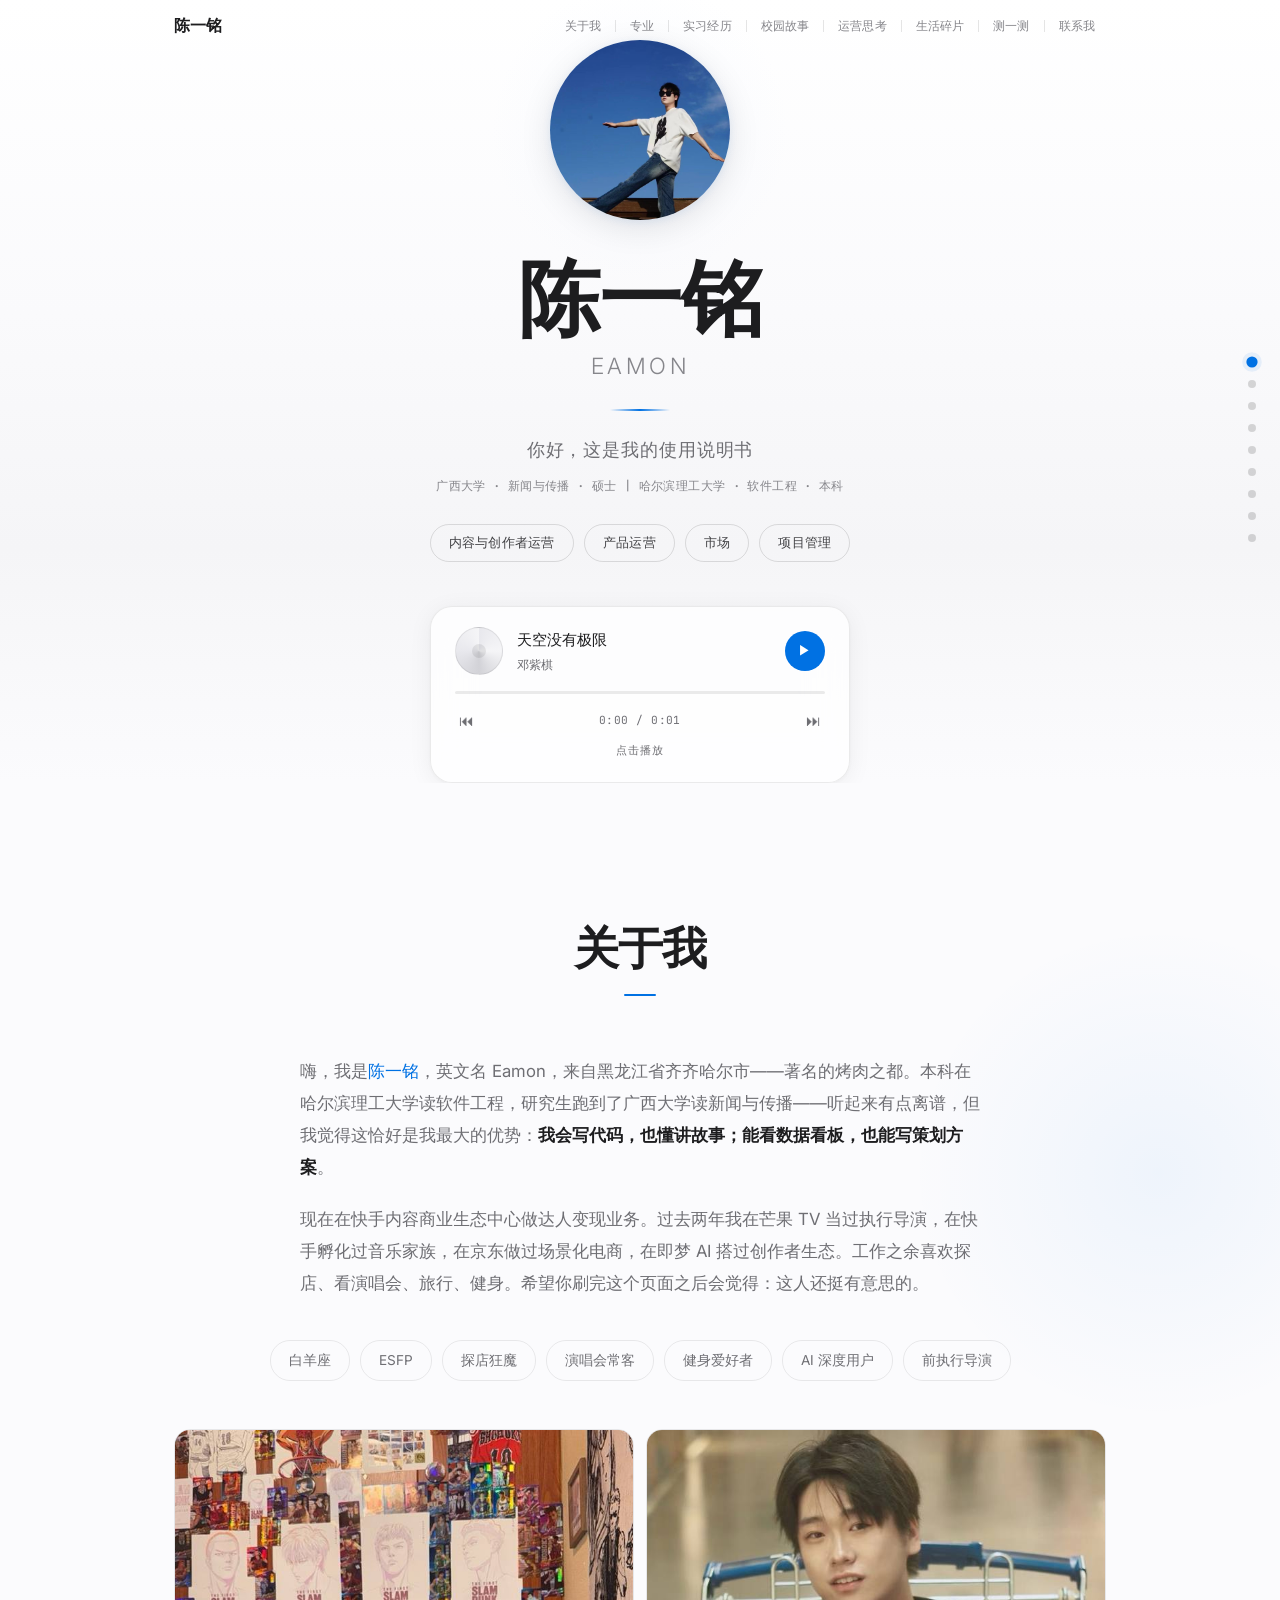
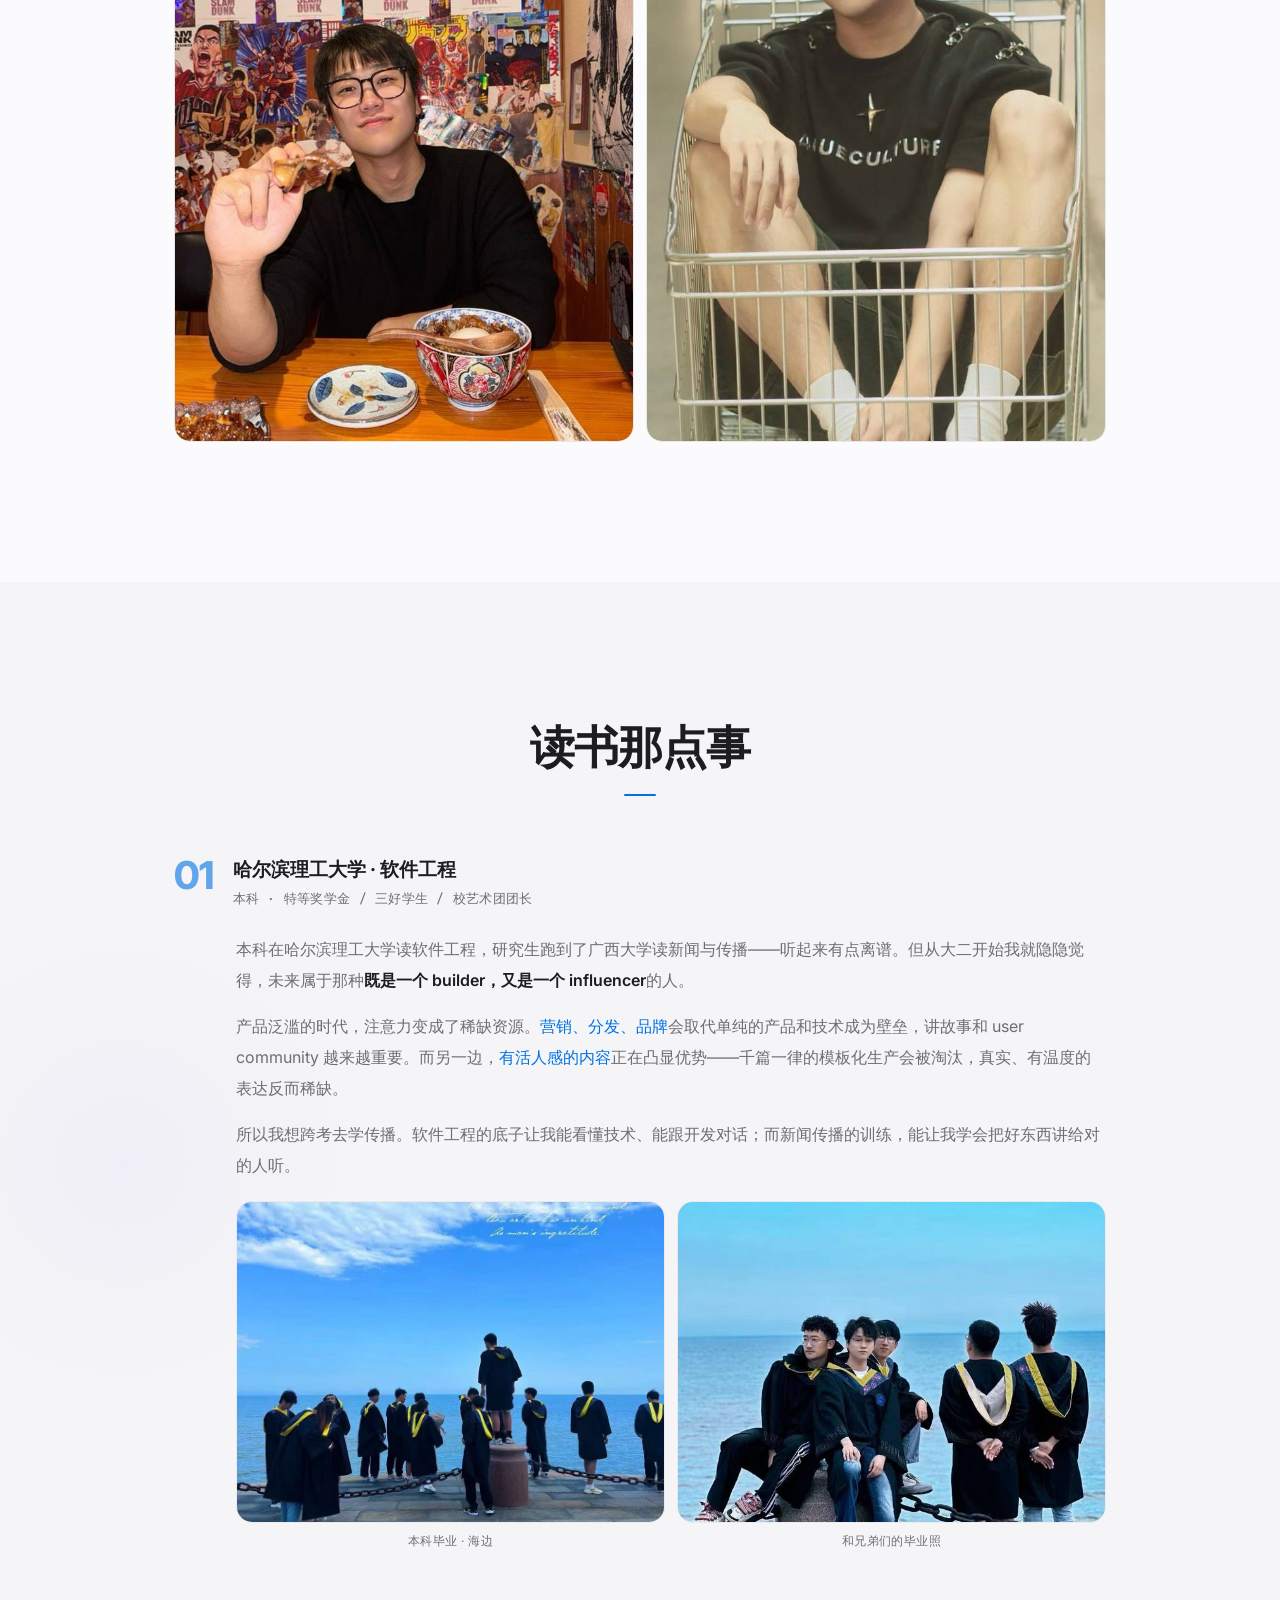
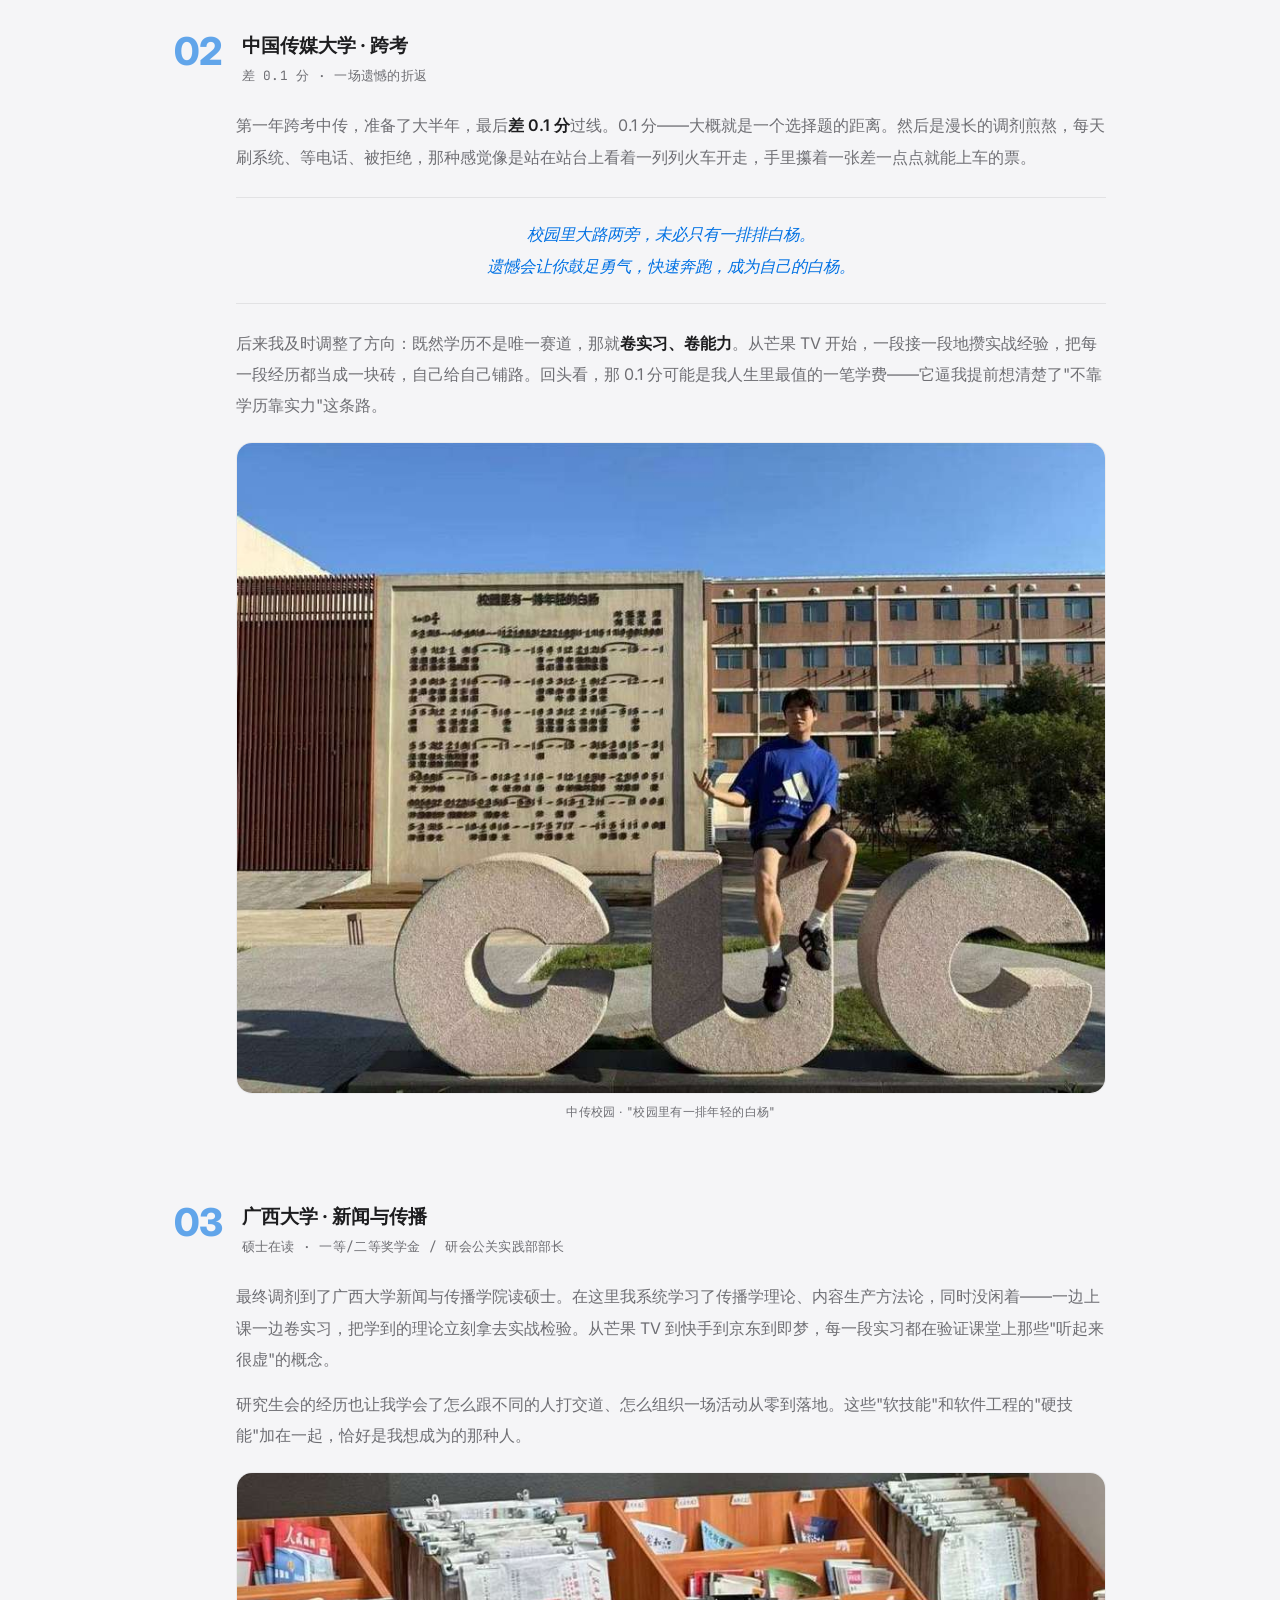
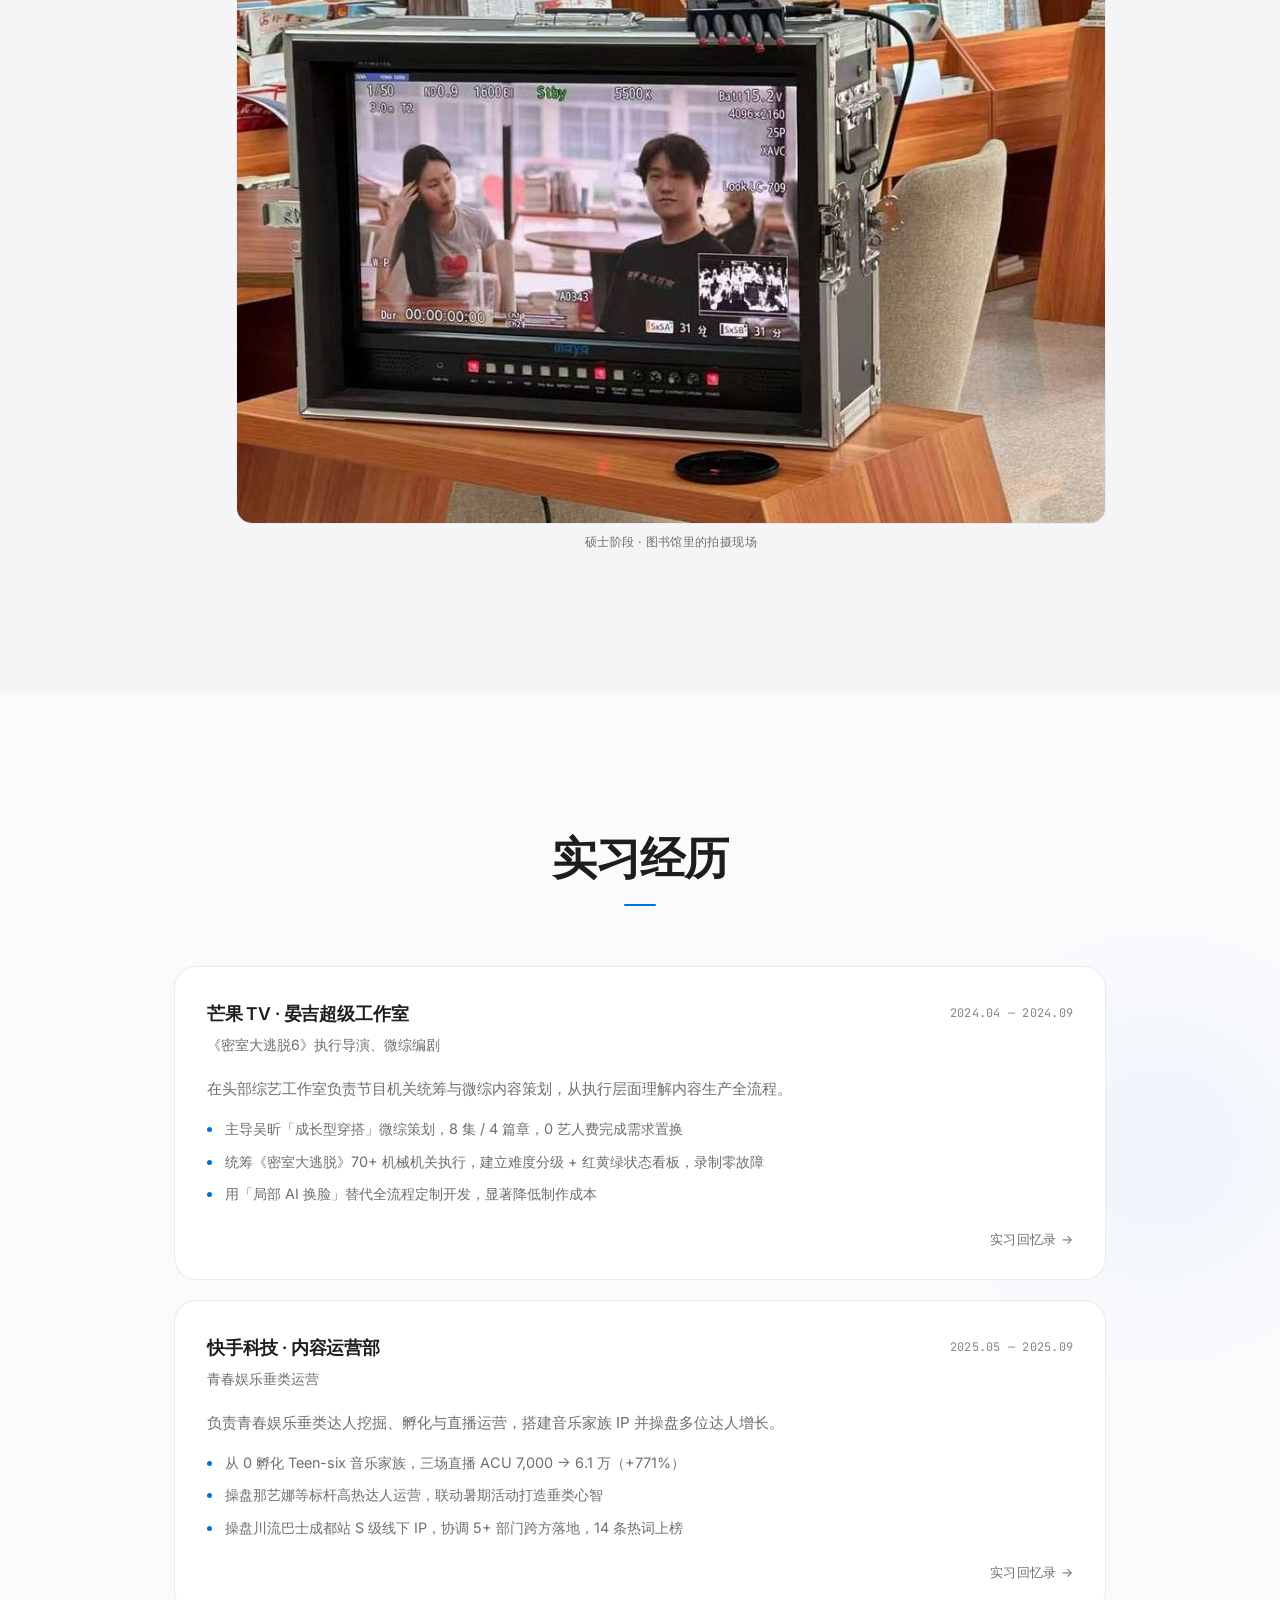
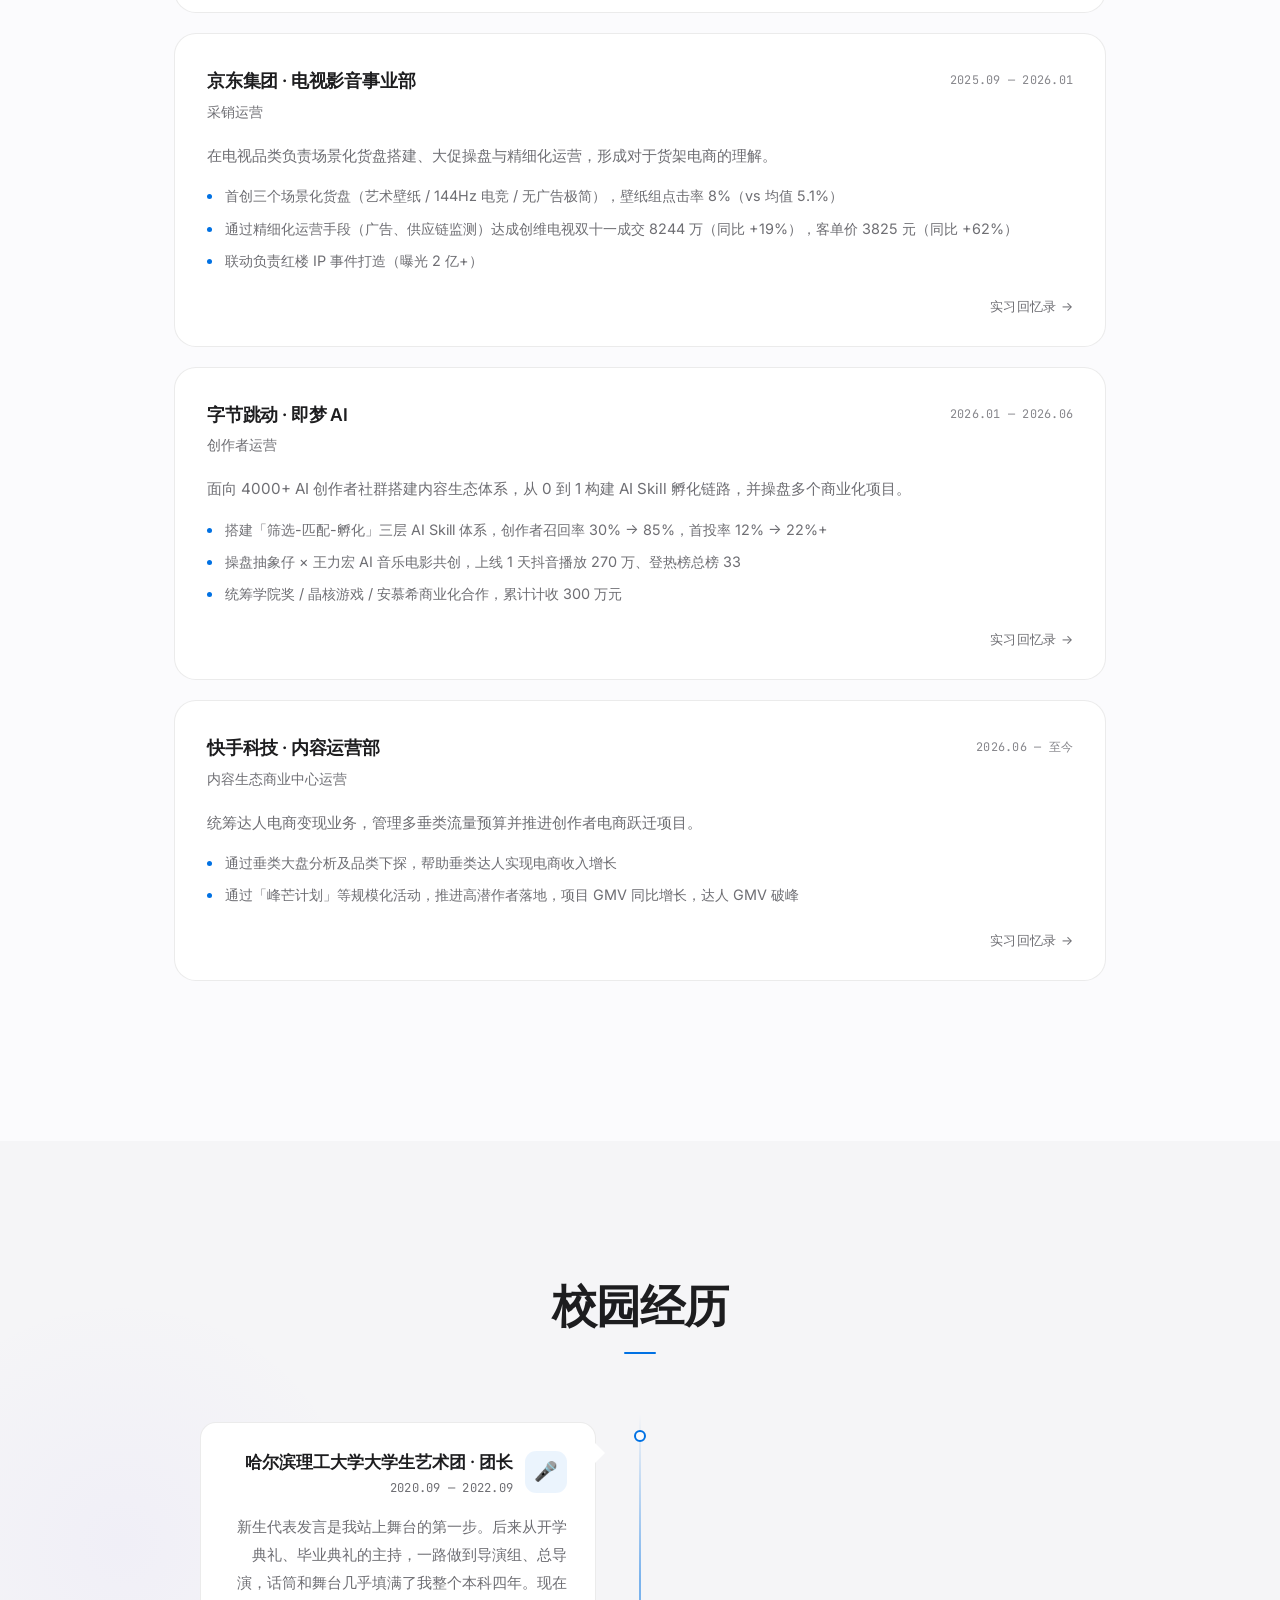
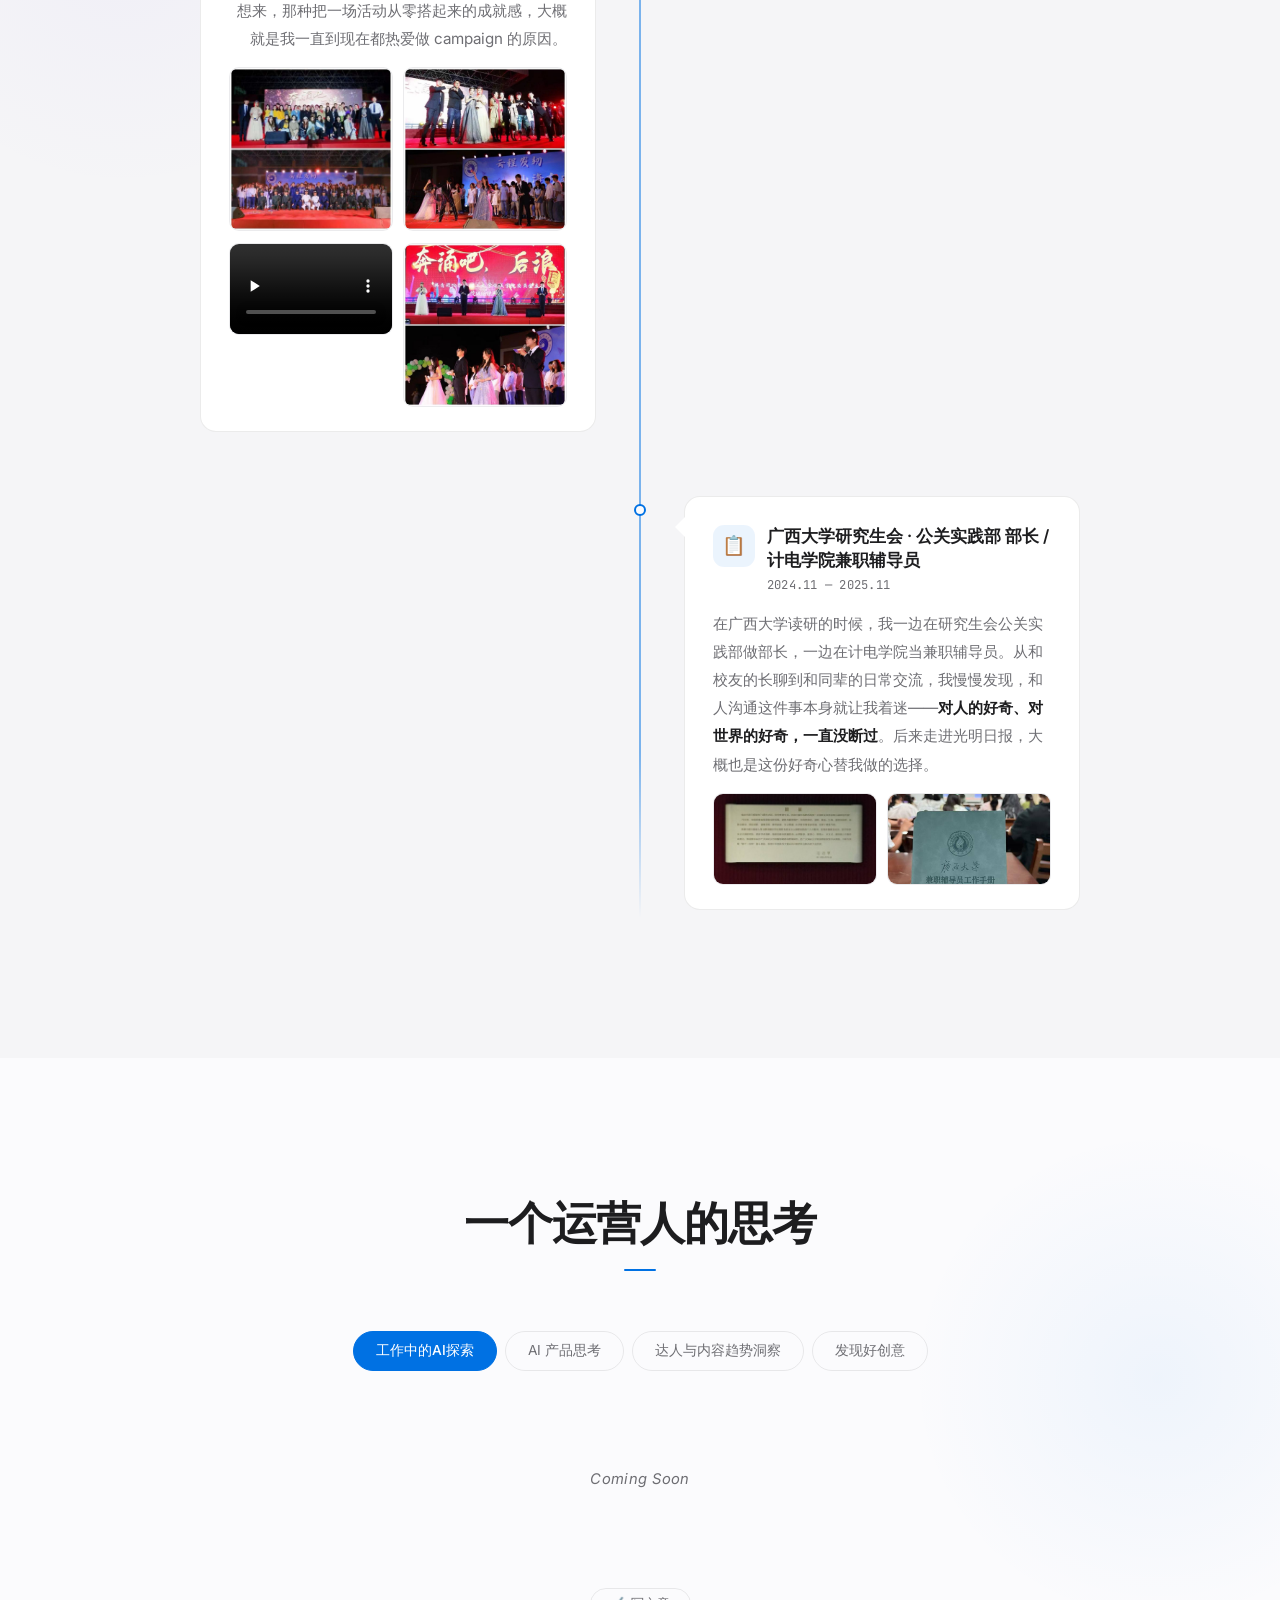
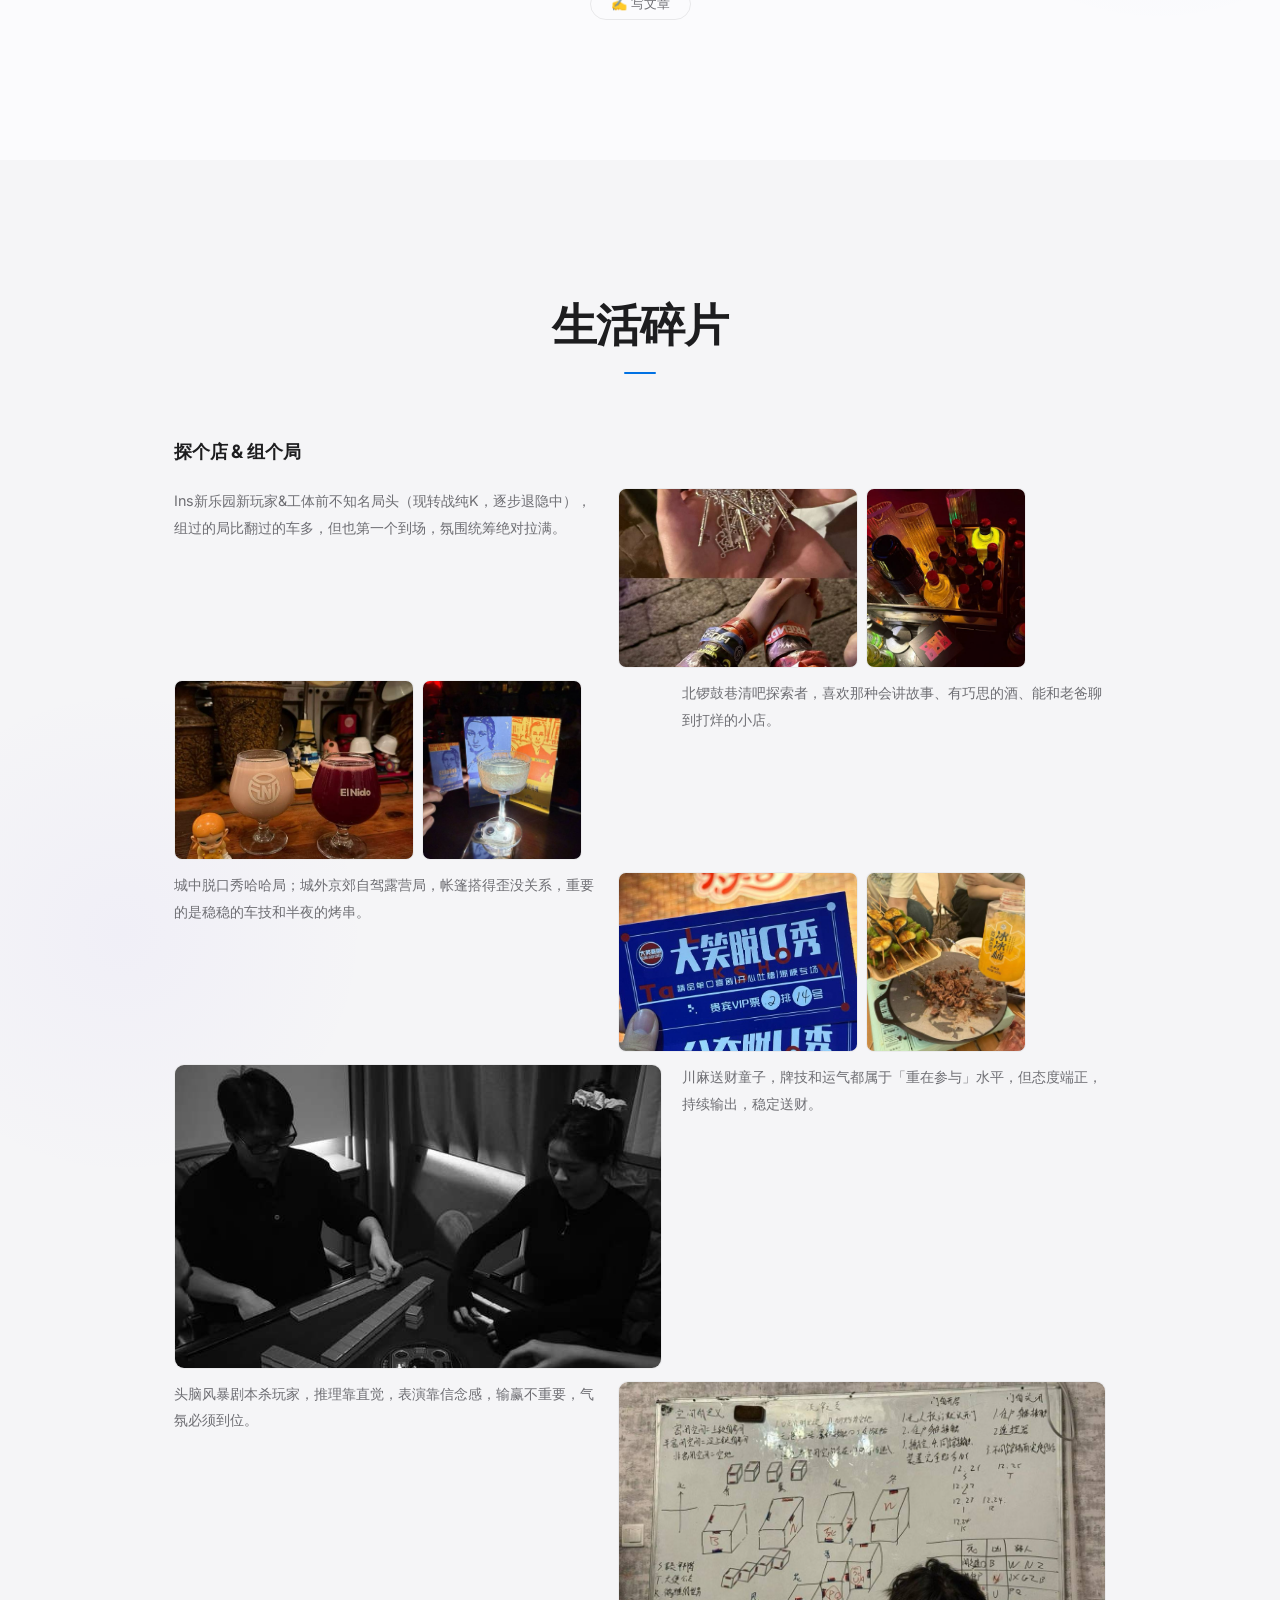
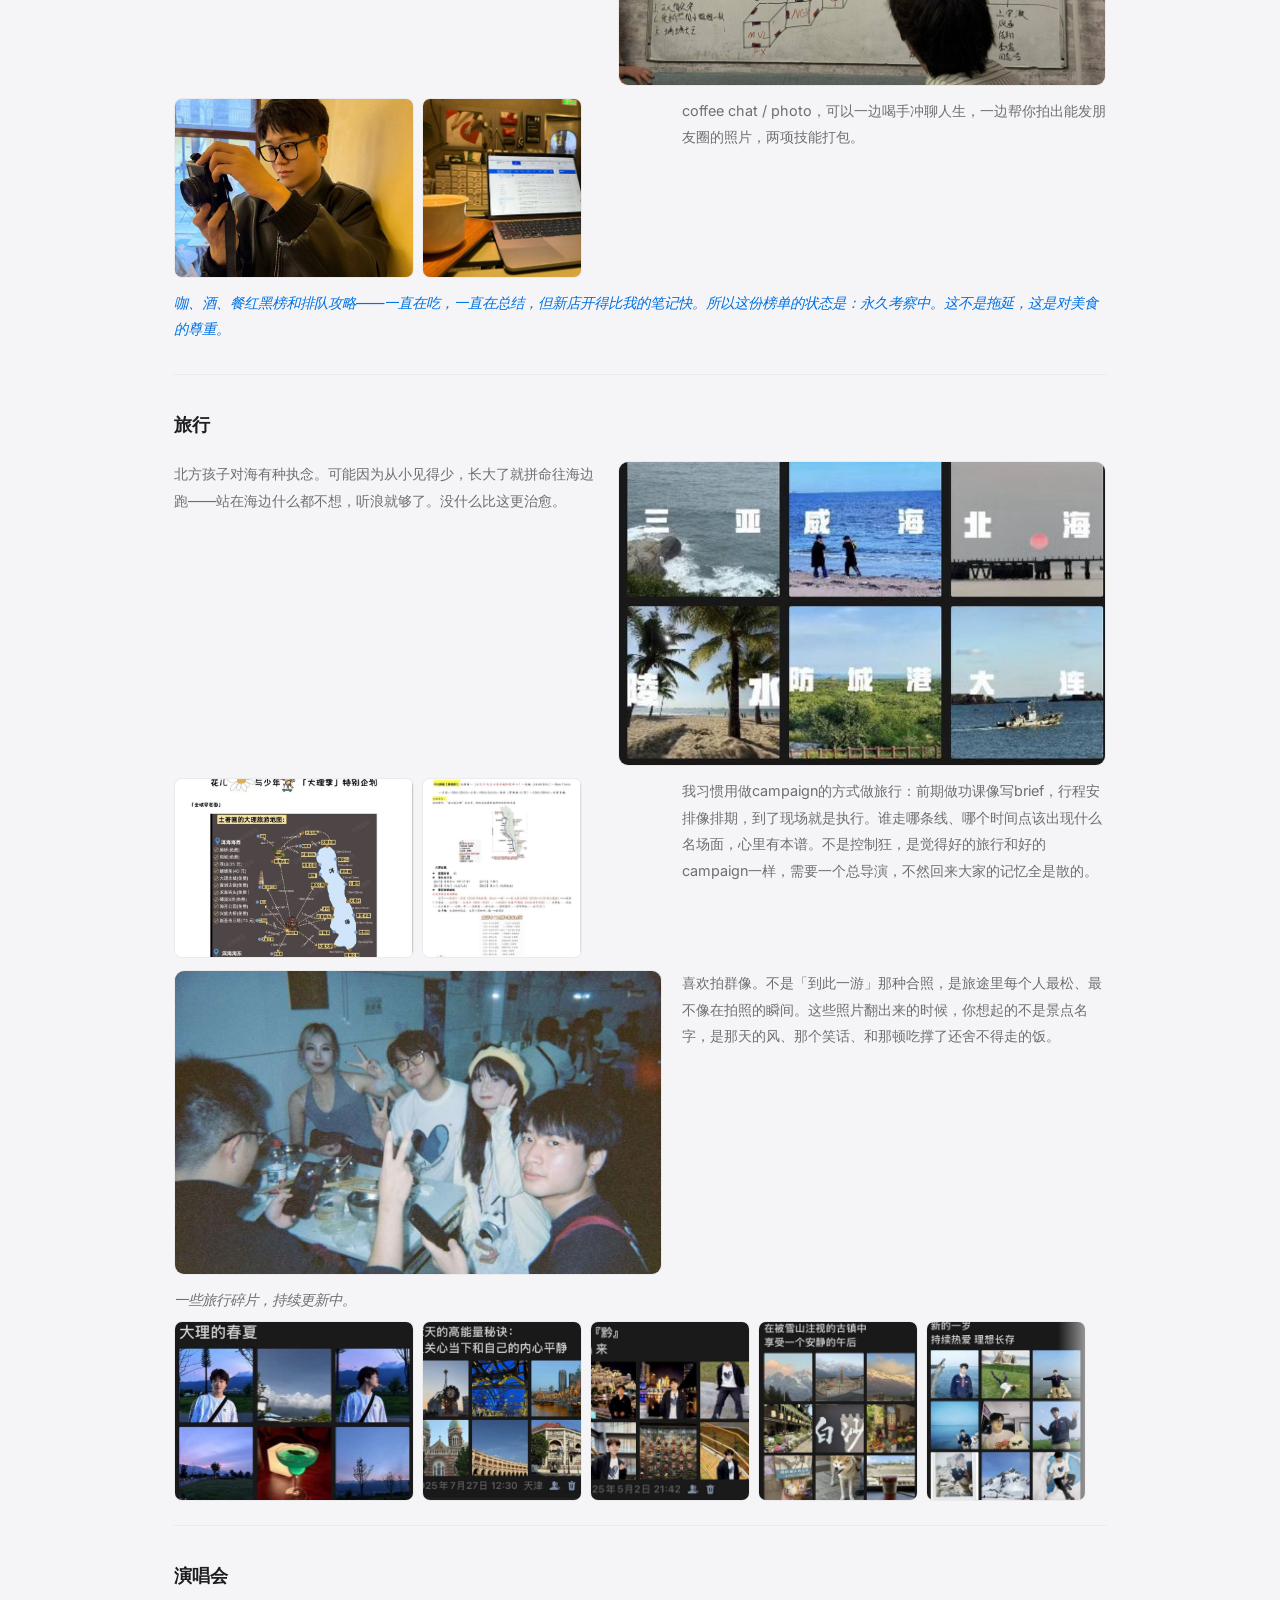
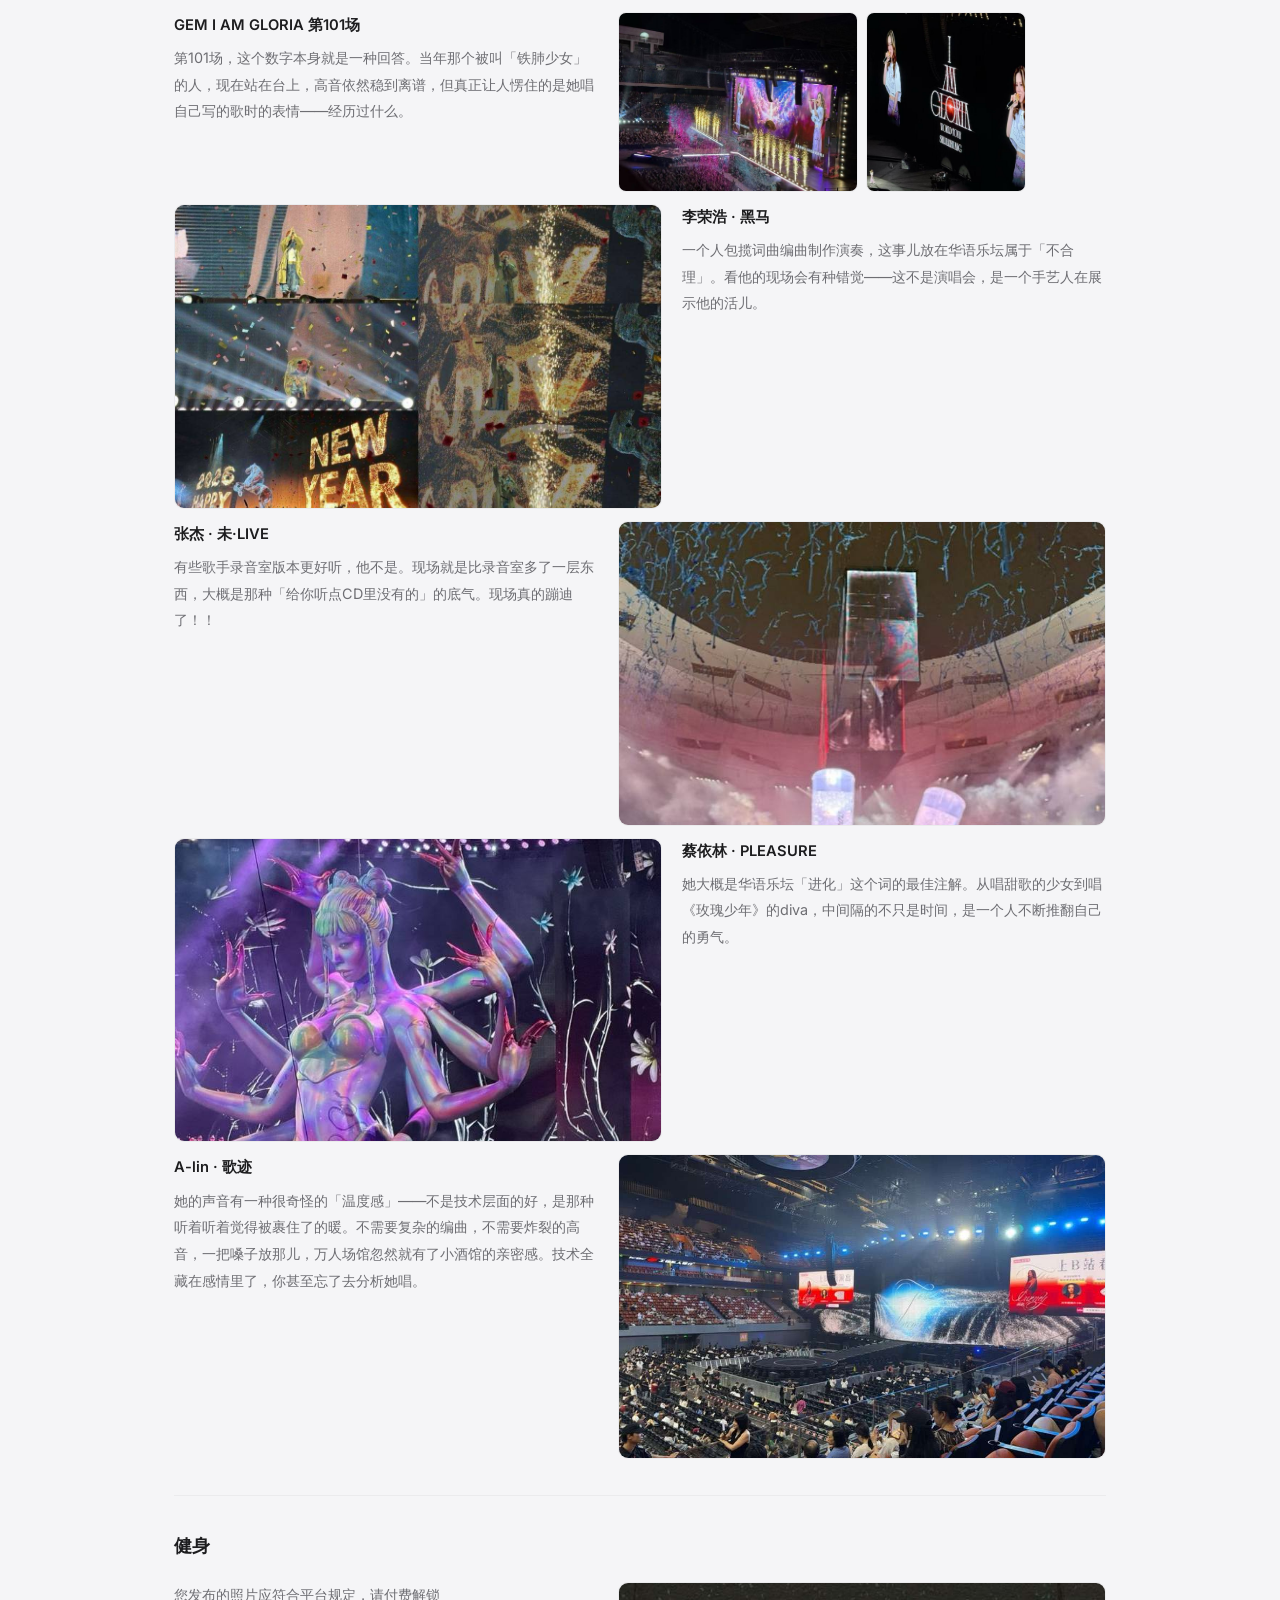
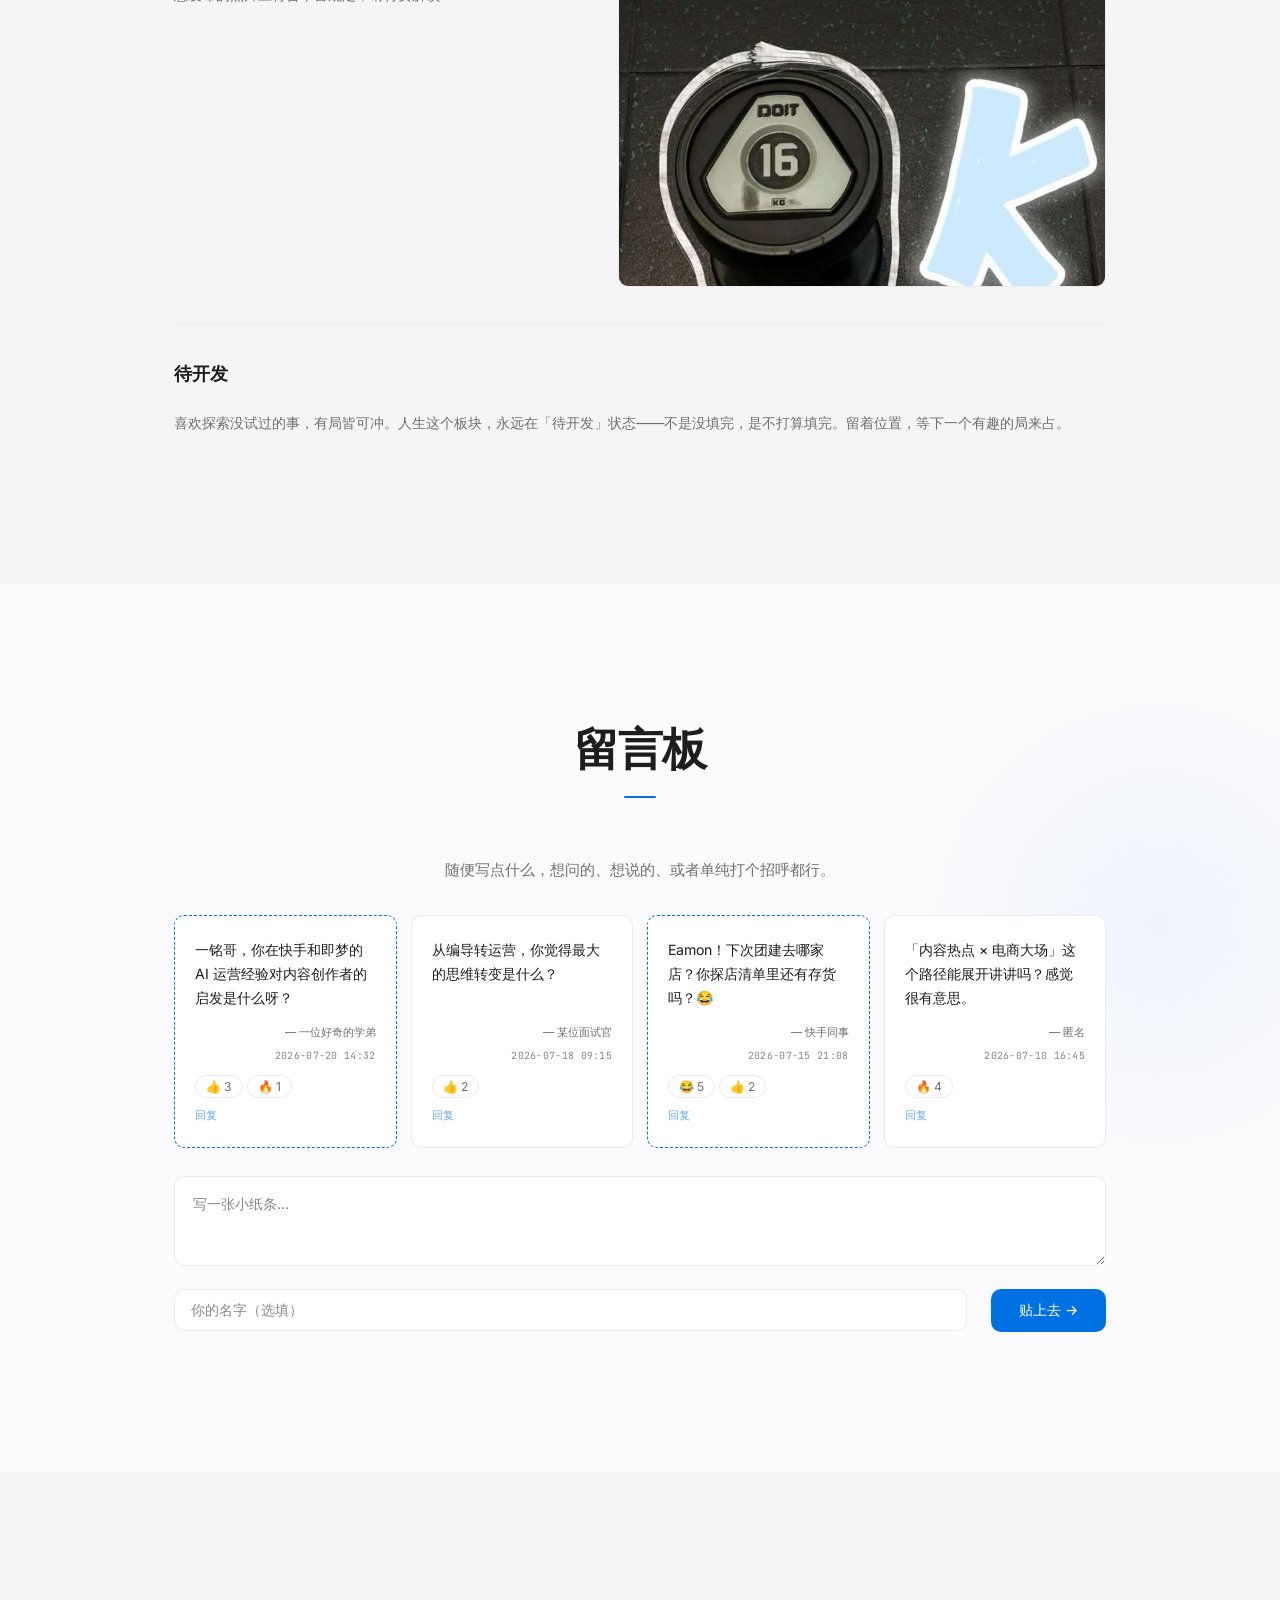
==== index.html @ 67abf1c7 "feat: fix image overflow in editor + add image resize support - CSS: constrain all images in .editor" ====
<!DOCTYPE html>
<html lang="zh-CN">
<head>
<meta charset="UTF-8" />
<meta name="viewport" content="width=device-width, initial-scale=1.0" />
<title>陈一铭 Eamon</title>
<link rel="preconnect" href="https://fonts.googleapis.com" />
<link rel="preconnect" href="https://fonts.gstatic.com" crossorigin />
<link href="https://fonts.googleapis.com/css2?family=LXGW+WenKai:wght@300;400;700&family=JetBrains+Mono:wght@300;400;500&family=Inter:wght@300;400;500;600;700;800;900&display=swap" rel="stylesheet" media="print" onload="this.media='all'" />
<link rel="stylesheet" href="https://fonts.loli.net/css2?family=LXGW+WenKai:wght@300;400;700&family=JetBrains+Mono:wght@300;400;500&family=Inter:wght@300;400;500;600;700;800;900&display=swap" />
<style>
:root{
  --bg:#fbfbfd;
  --bg-light:#ffffff;
  --bg-card:#ffffff;
  --bg-card-hover:#f5f5f7;
  --text:#1d1d1f;
  --text-soft:#424245;
  --text-dim:#6e6e73;
  --text-faint:#86868b;
  --accent:#0071e3;
  --accent-soft:rgba(0,113,227,0.08);
  --accent-mid:rgba(0,113,227,0.18);
  --border:rgba(0,0,0,0.08);
  --border-light:rgba(0,0,0,0.04);
  --radius:16px;
  --radius-sm:10px;
  --radius-lg:22px;
  --font-sans:'Inter','SF Pro Display',-apple-system,BlinkMacSystemFont,'Helvetica Neue',sans-serif;
  --font-cn:'LXGW WenKai','Inter',-apple-system,BlinkMacSystemFont,sans-serif;
  --font-mono:'SF Mono','JetBrains Mono',ui-monospace,monospace;
}
*,*::before,*::after{margin:0;padding:0;box-sizing:border-box}
html{scroll-behavior:smooth;-webkit-font-smoothing:antialiased;-moz-osx-font-smoothing:grayscale}
body{
  background:var(--bg);color:var(--text);
  font-family:var(--font-cn);
  line-height:1.7;font-size:16px;
  overflow-x:hidden;
}
a{color:var(--accent);text-decoration:none;transition:color 0.2s}
a:hover{color:var(--accent)}
::selection{background:var(--accent);color:#fff}

/* ===== Scrollbar ===== */
::-webkit-scrollbar{width:6px}
::-webkit-scrollbar-track{background:var(--bg)}
::-webkit-scrollbar-thumb{background:#d2d2d7;border-radius:3px}
::-webkit-scrollbar-thumb:hover{background:var(--accent)}
html{scrollbar-width:thin;scrollbar-color:#d2d2d7 var(--bg)}

/* ===== Container ===== */
.wrap{max-width:980px;margin:0 auto;padding:0 24px}

/* ===== Section ===== */
.s{padding:140px 0;position:relative;overflow:hidden}
.s-alt{background:#f5f5f7}
/* subtle ambient glow */
.s::before{
  content:'';position:absolute;top:10%;right:-10%;width:500px;height:500px;
  background:radial-gradient(circle,rgba(0,113,227,0.05) 0%,transparent 70%);
  pointer-events:none;z-index:0;
}
.s-alt::before{
  content:'';position:absolute;bottom:10%;left:-10%;width:500px;height:500px;
  background:radial-gradient(circle,rgba(120,90,255,0.04) 0%,transparent 70%);
  pointer-events:none;z-index:0;
}
.s > .wrap{position:relative;z-index:1}

/* ===== Section title ===== */
.stitle{
  font-family:var(--font-sans);
  font-size:clamp(1.8rem,4vw,2.8rem);font-weight:700;
  letter-spacing:-0.02em;text-align:center;
  margin-bottom:60px;color:var(--text);
  line-height:1.15;
}
.stitle::after{
  content:'';display:block;width:32px;height:2px;
  background:var(--accent);margin:20px auto 0;border-radius:1px;
}
.s-alt .stitle{color:var(--text)}

/* ===== Fade reveal ===== */
.fade{opacity:0;transform:translateY(30px);transition:opacity 0.8s cubic-bezier(0.25,1,0.5,1),transform 0.8s cubic-bezier(0.25,1,0.5,1)}
.fade.in{opacity:1;transform:none}

/* ===== HERO ===== */
.hero{
  min-height:100vh;min-height:700px;
  display:flex;align-items:center;justify-content:center;
  text-align:center;position:relative;overflow:hidden;
  background:linear-gradient(180deg,#ffffff 0%,#fafafc 40%,#f5f5f7 70%,var(--bg) 100%);
}
.hero .wrap{display:flex;flex-direction:column;align-items:center;justify-content:center;position:relative;z-index:2;padding-top:40px}
.hero-portrait{
  position:relative;width:180px;height:180px;margin:0 auto 36px;
}
.hero-glow{
  position:absolute;inset:-60px;border-radius:50%;
  background:radial-gradient(circle,rgba(0,113,227,0.1) 0%,rgba(200,220,255,0.05) 40%,transparent 70%);
  pointer-events:none;z-index:0;
  animation:heroGlow 4s ease-in-out infinite alternate;
}
@keyframes heroGlow{
  0%{opacity:0.8;transform:scale(1)}
  100%{opacity:1;transform:scale(1.08)}
}
.hero-portrait img{
  width:100%;height:100%;border-radius:50%;object-fit:cover;
  position:relative;z-index:1;
  box-shadow:0 8px 32px rgba(0,0,0,0.1),0 2px 8px rgba(0,113,227,0.08);
}
.hero-name{
  font-family:var(--font-sans);
  font-size:clamp(2.8rem,6.5vw,5.2rem);font-weight:800;
  letter-spacing:-0.02em;color:#1d1d1f;line-height:1;
  margin-bottom:8px;
}
.hero-en{
  font-family:var(--font-sans);
  font-size:clamp(1rem,2vw,1.4rem);font-weight:300;
  letter-spacing:0.15em;color:#86868b;
  margin-bottom:24px;
}
.hero-line{
  width:60px;height:2px;background:linear-gradient(90deg,transparent,var(--accent),transparent);margin:0 auto 24px;
}
.hero-tagline{
  font-family:var(--font-cn);
  font-size:1.1rem;color:#6e6e73;letter-spacing:0.05em;
  margin-bottom:10px;
}
.hero-school{
  font-family:var(--font-mono);
  font-size:0.78rem;color:#86868b;letter-spacing:0.03em;
  margin-bottom:28px;
}
.hero-tags{display:flex;justify-content:center;gap:10px;flex-wrap:wrap;margin-bottom:44px}
.hero-tags .tag{
  font-family:var(--font-sans);font-size:0.8rem;
  padding:7px 18px;border-radius:20px;
  border:1px solid rgba(0,0,0,0.12);background:transparent;
  color:#424245;letter-spacing:0.02em;
  transition:all 0.25s;
}
.hero-tags .tag:hover{border-color:#86868b;color:#1d1d1f}

/* Music Player - Apple frosted glass */
.player-wrap{
  max-width:420px;margin:0 auto;width:100%;
  background:rgba(255,255,255,0.72);backdrop-filter:saturate(180%) blur(20px);-webkit-backdrop-filter:saturate(180%) blur(20px);
  border-radius:var(--radius-lg);
  padding:20px 24px 22px;text-align:left;
  border:1px solid var(--border);
  box-shadow:0 4px 24px rgba(0,0,0,0.06),0 1px 4px rgba(0,0,0,0.04);
}
.player-top{display:flex;align-items:center;gap:14px;margin-bottom:16px}
.player-disc{
  width:48px;height:48px;border-radius:50%;flex-shrink:0;
  background:conic-gradient(from 0deg,#e8e8ed,#f5f5f7,#d2d2d7,#e8e8ed,#f5f5f7);
  display:flex;align-items:center;justify-content:center;
  animation:spin 14s linear infinite paused;
  border:1px solid var(--border);
}
.player-disc.playing{animation-play-state:running}
.player-disc .hole{width:14px;height:14px;border-radius:50%;background:var(--border)}
@keyframes spin{to{transform:rotate(360deg)}}
.player-info{flex:1;min-width:0}
.player-info .song{
  font-family:var(--font-sans);font-weight:500;font-size:0.92rem;color:var(--text);
  white-space:nowrap;overflow:hidden;text-overflow:ellipsis;
}
.player-info .artist{font-family:var(--font-sans);font-size:0.74rem;color:var(--text-dim);margin-top:2px}
.player-btn{
  width:40px;height:40px;border-radius:50%;border:none;cursor:pointer;
  background:var(--accent);color:#fff;font-size:13px;
  display:flex;align-items:center;justify-content:center;
  transition:transform 0.25s,box-shadow 0.25s;flex-shrink:0;
}
.player-btn:hover{transform:scale(1.06);box-shadow:0 4px 16px rgba(41,151,255,0.4)}
.player-progress{height:3px;background:var(--border);border-radius:2px;margin-bottom:14px;cursor:pointer;position:relative}
.player-progress .bar{height:100%;background:var(--accent);border-radius:2px;width:0%;transition:width 0.3s linear}
.player-progress .dot{
  position:absolute;top:50%;right:0;width:10px;height:10px;
  background:var(--accent);border-radius:50%;transform:translate(50%,-50%);
  box-shadow:0 0 8px rgba(41,151,255,0.4);
  opacity:0;transition:opacity 0.2s;
}
.player-progress:hover .dot{opacity:1}
.player-controls{display:flex;align-items:center;justify-content:space-between;margin-top:10px}
.player-controls button{
  background:none;border:none;cursor:pointer;color:var(--text-dim);
  font-size:15px;padding:4px;transition:color 0.2s,transform 0.2s;
}
.player-controls button:hover{color:var(--accent);transform:scale(1.1)}
.player-controls .time{font-family:var(--font-mono);font-size:0.7rem;color:var(--text-dim);letter-spacing:0.04em}
.player-hint{
  margin-top:8px;text-align:center;font-size:0.68rem;color:var(--text-dim);
  letter-spacing:0.1em;transition:opacity 0.4s;
  font-family:var(--font-sans);
}
.player-hint.hide{opacity:0}

/* ===== ABOUT ===== */
.about-text{
  max-width:680px;margin:0 auto;font-size:1.05rem;line-height:1.9;color:var(--text-dim);
}
.about-text p{margin-bottom:1.2em}
.about-text strong{color:var(--text);font-weight:600}
.about-text .highlight{color:var(--accent);font-weight:500}
.about-tags{display:flex;flex-wrap:wrap;gap:10px;justify-content:center;margin-top:40px}
.about-tag{
  display:inline-flex;align-items:center;
  padding:8px 18px;border-radius:20px;font-size:0.85rem;font-weight:400;
  background:transparent;border:1px solid var(--border);color:var(--text-dim);
  font-family:var(--font-cn);
  transition:all 0.25s cubic-bezier(0.25,1,0.5,1);
}
.about-tag:hover{
  transform:translateY(-2px);
  border-color:var(--accent);color:var(--accent);
}
.about-photos{margin-top:48px;display:grid;grid-template-columns:1fr 1fr;gap:12px}
.about-photos img{
  width:100%;aspect-ratio:3/4;border-radius:var(--radius);
  object-fit:cover;display:block;
  border:1px solid var(--border);
  transition:transform 0.4s cubic-bezier(0.25,1,0.5,1);
}
.about-photos img:hover{transform:translateY(-4px) scale(1.01)}

/* ===== EDUCATION ===== */
.edu-chapter{margin-bottom:80px;position:relative}
.edu-chapter:last-child{margin-bottom:0}
.edu-chapter-head{display:flex;align-items:flex-start;gap:20px;margin-bottom:24px}
.edu-chapter-num{
  font-family:var(--font-sans);font-style:normal;font-weight:800;
  font-size:2.4rem;color:var(--accent);opacity:0.6;line-height:1;flex-shrink:0;
  letter-spacing:-0.03em;
}
.edu-chapter-title{font-family:var(--font-sans);font-weight:700;font-size:1.2rem;line-height:1.4;color:var(--text)}
.edu-chapter-role{font-family:var(--font-mono);font-size:0.8rem;color:var(--text-dim);margin-top:6px;letter-spacing:0.02em}
.edu-chapter-body{color:var(--text-dim);font-size:1rem;line-height:1.95;margin-bottom:20px;padding-left:62px}
.edu-chapter-body p{margin-bottom:0.9em}
.edu-chapter-body strong{color:var(--text);font-weight:600}
.edu-chapter-body .accent-text{color:var(--accent);font-weight:500}
.edu-chapter-body .poetic{
  font-family:var(--font-cn);font-style:italic;font-size:1.02rem;
  color:var(--accent);line-height:2;text-align:center;
  border-top:1px solid var(--border);border-bottom:1px solid var(--border);
  padding:20px 0;margin:24px 0;
}
.edu-images{display:grid;gap:12px;margin-top:20px;padding-left:62px}
.edu-images.cols-2{grid-template-columns:1fr 1fr}
.edu-images.cols-1{grid-template-columns:1fr}
.edu-img{
  border-radius:var(--radius);overflow:hidden;
  aspect-ratio:4/3;background:#f5f5f7;
  border:1px solid var(--border-light);
  transition:transform 0.35s;
}
.edu-img:hover{transform:translateY(-2px)}
.edu-img img{width:100%;height:100%;object-fit:cover;display:block}
.edu-img-cap{
  font-size:0.76rem;color:var(--text-dim);margin-top:8px;
  text-align:center;letter-spacing:0.03em;
  font-family:var(--font-sans);
}

/* ===== EXPERIENCE ===== */
.exp-card{
  background:var(--bg-card);border-radius:var(--radius-lg);padding:32px 32px 64px;
  margin-bottom:20px;cursor:pointer;position:relative;overflow:hidden;
  border:1px solid var(--border);
  transition:transform 0.35s cubic-bezier(0.25,1,0.5,1),background 0.35s,border-color 0.35s;
}
.exp-card::before{
  content:'';position:absolute;left:0;top:0;bottom:0;width:3px;
  background:var(--accent);transform:scaleY(0);transform-origin:top;
  transition:transform 0.35s cubic-bezier(0.25,1,0.5,1);
}
.exp-card:hover{
  transform:translateY(-3px);background:var(--bg-card-hover);
  border-color:rgba(58,155,252,0.15);
}
.exp-card:hover::before{transform:scaleY(1)}
.exp-card .open-hint{
  position:absolute;bottom:28px;right:32px;
  font-size:0.8rem;color:var(--text-dim);
  display:flex;align-items:center;gap:6px;
  transition:all 0.25s;z-index:2;
  font-family:var(--font-sans);letter-spacing:0.02em;
}
.exp-card:hover .open-hint{color:var(--accent);transform:translateX(4px)}
.exp-header{display:flex;justify-content:space-between;align-items:flex-start;margin-bottom:18px;flex-wrap:wrap;gap:8px}
.exp-header .co{font-family:var(--font-sans);font-weight:600;font-size:1.1rem;color:var(--text);letter-spacing:-0.01em}
.exp-header .role{color:var(--text-dim);font-size:0.88rem;font-weight:400;margin-top:4px}
.exp-header .date{
  font-family:var(--font-mono);font-size:0.74rem;color:var(--text-faint);
  margin-top:4px;letter-spacing:0.02em;text-align:right;
}
.exp-body{color:var(--text-dim);font-size:0.95rem;line-height:1.85}
.exp-body p{margin-bottom:0.9em}
.exp-body strong{color:var(--text);font-weight:600}
.exp-achieve{list-style:none;padding:0;margin-top:14px}
.exp-achieve li{
  position:relative;padding-left:18px;margin-bottom:8px;
  color:var(--text-dim);font-size:0.9rem;line-height:1.7;
}
.exp-achieve li::before{
  content:'';position:absolute;left:0;top:10px;
  width:5px;height:5px;border-radius:50%;
  background:var(--accent);
}

/* ===== MEMORY MODAL ===== */
.modal-overlay{
  position:fixed;inset:0;background:rgba(0,0,0,0.5);
  z-index:900;opacity:0;pointer-events:none;
  transition:opacity 0.4s;backdrop-filter:blur(20px);
  -webkit-backdrop-filter:blur(20px);
}
.modal-overlay.open{opacity:1;pointer-events:auto}
.modal{
  position:fixed;top:50%;left:50%;
  transform:translate(-50%,-50%) scale(0.96);
  background:var(--bg-card);border-radius:var(--radius-lg);
  width:min(720px,94vw);max-height:90vh;overflow-y:auto;
  z-index:901;opacity:0;pointer-events:none;
  transition:opacity 0.5s cubic-bezier(0.25,1,0.5,1),transform 0.5s cubic-bezier(0.25,1,0.5,1);
  border:1px solid var(--border);
}
.modal.open{opacity:1;pointer-events:auto;transform:translate(-50%,-50%) scale(1)}
.modal::-webkit-scrollbar{width:4px}
.modal::-webkit-scrollbar-track{background:transparent}
.modal::-webkit-scrollbar-thumb{background:var(--accent);border-radius:2px}
.modal-head{
  padding:32px 40px 20px;display:flex;justify-content:space-between;align-items:flex-start;
  position:relative;
}
.modal-head .mh-co{
  font-family:var(--font-sans);
  font-weight:700;font-size:1.3rem;letter-spacing:-0.01em;line-height:1.3;color:var(--text);
}
.modal-head .mh-role{
  color:var(--accent);font-size:0.86rem;margin-top:8px;font-weight:400;
  font-family:var(--font-sans);
}
.modal-close{
  width:36px;height:36px;border-radius:50%;border:none;cursor:pointer;
  background:var(--bg-card-hover);color:var(--text-dim);font-size:15px;
  display:flex;align-items:center;justify-content:center;
  transition:all 0.25s;flex-shrink:0;
  border:1px solid var(--border);
}
.modal-close:hover{background:var(--accent-soft);color:var(--accent);transform:rotate(90deg)}

/* Cover image full-bleed */
.memoir-cover{
  position:relative;width:100%;aspect-ratio:16/10;
  overflow:hidden;background:#f5f5f7;
}
.memoir-cover img{
  width:100%;height:100%;object-fit:cover;display:block;
  transition:transform 0.8s ease;
}
.memoir-cover:hover img{transform:scale(1.03)}
.memoir-cover::after{
  content:'';position:absolute;inset:0;
  background:linear-gradient(180deg,transparent 55%,rgba(0,0,0,0.5));
  pointer-events:none;
}
.memoir-cover .cover-label{
  position:absolute;bottom:18px;left:28px;
  font-family:var(--font-sans);
  color:#fff;font-size:0.85rem;letter-spacing:0.05em;
  text-shadow:0 1px 10px rgba(0,0,0,0.6);z-index:4;
}

/* Article body */
.memoir-article{padding:28px 40px 12px}
.memoir-article p{
  font-family:var(--font-cn);
  font-size:1rem;line-height:1.95;color:var(--text-dim);
  margin-bottom:1.2em;letter-spacing:0.01em;
}

/* Inline figure */
.memoir-fig{
  margin:24px 0 28px;border-radius:var(--radius);overflow:hidden;
  border:1px solid var(--border);
  transition:transform 0.3s ease;
}
.memoir-fig:hover{transform:scale(1.01)}
.memoir-fig img{
  width:100%;display:block;
}

/* Gallery */
.memoir-gallery{display:grid;gap:12px;margin:24px 0 0}
.memoir-gallery.cols-2{grid-template-columns:1fr 1fr}
.memoir-gallery.cols-3{grid-template-columns:repeat(3,1fr)}
.memoir-gallery .memoir-fig{margin:0}

/* Video inline */
.memoir-video{
  margin:24px 0;border-radius:var(--radius);overflow:hidden;
  background:var(--bg);position:relative;
  border:1px solid var(--border);
}
.memoir-video video{width:100%;display:block;outline:none;background:#000;min-height:120px}
.memoir-video .video-loader{
  position:absolute;top:50%;left:50%;transform:translate(-50%,-50%);
  color:var(--text-dim);font-size:0.8rem;font-family:var(--font-sans);
  padding:8px 20px;border:1px solid var(--border);border-radius:20px;
  background:var(--bg-card);transition:opacity 0.3s;
  pointer-events:none;animation:pulse 1.5s ease-in-out infinite;
}
@keyframes pulse{0%,100%{opacity:0.6}50%{opacity:1}}
.memoir-video .video-caption{
  padding:12px 18px;background:var(--bg-card);color:var(--text-dim);
  font-size:0.76rem;letter-spacing:0.04em;
  font-family:var(--font-sans);
  border-top:1px solid var(--border-light);
}

/* Link card */
.memoir-link{
  display:flex;align-items:center;gap:16px;
  margin:24px 0;padding:18px 20px;border-radius:var(--radius);
  background:var(--bg-card-hover);border:1px solid var(--border);
  cursor:pointer;
  transition:all 0.3s cubic-bezier(0.25,1,0.5,1);text-decoration:none !important;
  color:inherit !important;
}
.memoir-link:hover{
  transform:translateY(-2px);
  border-color:var(--accent);
}
.memoir-link .link-icon{
  width:44px;height:44px;border-radius:var(--radius-sm);flex-shrink:0;
  display:flex;align-items:center;justify-content:center;
  font-size:18px;background:var(--accent-soft);
  transition:all 0.3s;
}
.memoir-link:hover .link-icon{background:var(--accent);color:#fff}
.memoir-link .link-body{flex:1;min-width:0}
.memoir-link .link-title{
  font-weight:500;font-size:0.92rem;color:var(--text);
  white-space:nowrap;overflow:hidden;text-overflow:ellipsis;
  font-family:var(--font-sans);
}
.memoir-link .link-desc{
  font-size:0.78rem;color:var(--text-dim);margin-top:3px;
  white-space:nowrap;overflow:hidden;text-overflow:ellipsis;
}
.memoir-link .link-arrow{
  color:var(--accent);font-size:0.88rem;flex-shrink:0;
  transition:transform 0.2s;
}
.memoir-link:hover .link-arrow{transform:translateX(3px)}

/* End ornament */
.memoir-end{
  text-align:center;padding:26px 0 42px;color:var(--text-dim);
  font-family:var(--font-sans);font-size:1rem;letter-spacing:0.2em;
}

/* ===== CAMPUS TIMELINE ===== */
.timeline{position:relative;max-width:880px;margin:0 auto;padding:8px 0}
.timeline::before{
  content:'';position:absolute;top:0;bottom:0;left:50%;width:1px;
  background:linear-gradient(180deg,transparent 0%,var(--accent) 15%,var(--accent) 85%,transparent 100%);
  transform:translateX(-50%);
}
.timeline-item{position:relative;margin-bottom:64px;width:50%;padding:0 44px;box-sizing:border-box}
.timeline-item:last-child{margin-bottom:0}
.timeline-item:nth-child(odd){left:0;text-align:right;padding-right:44px;padding-left:0}
.timeline-item:nth-child(even){left:50%;padding-left:44px;padding-right:0}
.timeline-item:nth-child(odd) .campus-block-head{flex-direction:row-reverse}
.timeline-item:nth-child(odd) .campus-images{direction:rtl}
.timeline-item:nth-child(odd) .campus-images > *{direction:ltr}
.timeline-dot{
  position:absolute;top:8px;width:12px;height:12px;border-radius:50%;
  background:var(--bg);border:2px solid var(--accent);
  z-index:2;transition:transform 0.3s;
}
.timeline-item:nth-child(odd) .timeline-dot{right:-6px}
.timeline-item:nth-child(even) .timeline-dot{left:-6px}
.timeline-item:hover .timeline-dot{transform:scale(1.3)}
.timeline-content{
  background:var(--bg-card);border-radius:var(--radius);padding:28px 28px 24px;
  border:1px solid var(--border);
  position:relative;transition:transform 0.35s,background 0.35s;
}
.timeline-content::before{
  content:'';position:absolute;top:20px;width:0;height:0;border-style:solid;
}
.timeline-item:nth-child(odd) .timeline-content::before{
  right:-10px;border-width:10px 0 10px 10px;border-color:transparent transparent transparent var(--bg-card);
}
.timeline-item:nth-child(even) .timeline-content::before{
  left:-10px;border-width:10px 10px 10px 0;border-color:transparent var(--bg-card) transparent transparent;
}
.timeline-content:hover{transform:translateY(-3px);background:var(--bg-card-hover)}
.campus-block-head{display:flex;align-items:flex-start;gap:12px;margin-bottom:14px}
.campus-block-icon{
  width:42px;height:42px;border-radius:11px;flex-shrink:0;
  display:flex;align-items:center;justify-content:center;
  font-size:19px;background:var(--accent-soft);
}
.campus-block-title{font-family:var(--font-sans);font-weight:600;font-size:1.05rem;line-height:1.4;color:var(--text)}
.campus-block-sub{font-family:var(--font-mono);font-size:0.76rem;color:var(--text-dim);margin-top:3px;letter-spacing:0.02em}
.campus-block-body{color:var(--text-dim);font-size:0.95rem;line-height:1.85;margin-bottom:14px}
.campus-block-body p{margin-bottom:0.8em}
.campus-block-body strong{color:var(--text);font-weight:600}
.campus-images{display:grid;gap:10px;margin-top:14px}
.campus-images.cols-3{grid-template-columns:repeat(3,1fr)}
.campus-images.cols-2{grid-template-columns:1fr 1fr}
.campus-images.cols-1{grid-template-columns:1fr}
.campus-img{
  border-radius:var(--radius-sm);overflow:hidden;
  aspect-ratio:1/1;background:#f5f5f7;
  border:1px solid var(--border-light);transition:transform 0.35s;
}
.campus-img:hover{transform:translateY(-2px)}
.campus-img img{width:100%;height:100%;object-fit:cover;display:block}
.campus-img.wide{aspect-ratio:16/9}

/* timeline entrance animation */
.timeline-item{opacity:0;transform:translateY(28px);transition:opacity 0.8s cubic-bezier(0.25,1,0.5,1),transform 0.8s cubic-bezier(0.25,1,0.5,1)}
.timeline-item.in{opacity:1;transform:translateY(0)}

/* ===== THOUGHTS ===== */
.thoughts-tabs{display:flex;gap:8px;margin-bottom:40px;flex-wrap:wrap;justify-content:center}
.thoughts-tab{
  padding:10px 22px;border-radius:24px;border:1px solid var(--border);
  background:transparent;color:var(--text-dim);cursor:pointer;
  font-family:var(--font-cn);font-size:0.86rem;font-weight:400;transition:all 0.25s;
}
.thoughts-tab:hover{border-color:var(--accent);color:var(--accent)}
.thoughts-tab.active{background:var(--accent);color:#fff;border-color:var(--accent);font-weight:500}
.thoughts-panels{min-height:100px;margin-bottom:40px}
.thoughts-panel{display:none}
.thoughts-panel.active{display:block}
.thought-article{
  background:var(--bg-card);border-radius:var(--radius);padding:20px 28px;
  margin-bottom:12px;
  border:1px solid var(--border);
  cursor:pointer;
  transition:transform 0.3s cubic-bezier(0.25,1,0.5,1),background 0.3s,border-color 0.3s;
}
.thought-article:hover{transform:translateY(-2px);background:var(--bg-card-hover);border-color:var(--accent-mid)}
.thought-article-meta{
  display:flex;justify-content:space-between;align-items:center;
  margin-bottom:10px;font-size:0.74rem;color:var(--text-faint);
  font-family:var(--font-mono);letter-spacing:0.02em;
}
.thought-article-title{
  font-family:var(--font-sans);
  font-size:1.05rem;font-weight:600;margin-bottom:0;color:var(--text);
  letter-spacing:-0.01em;
  display:flex;align-items:center;justify-content:space-between;gap:12px;
}
.thought-article-title .arrow{color:var(--text-faint);font-size:0.8rem;transition:transform 0.2s,color 0.2s;flex-shrink:0}
.thought-article:hover .thought-article-title .arrow{color:var(--accent);transform:translateX(3px)}
.thought-article-actions{display:flex;gap:6px;flex-shrink:0}
.thought-article-actions button{
  background:none;border:none;color:var(--text-faint);cursor:pointer;
  font-size:0.72rem;font-family:inherit;opacity:0;transition:opacity 0.2s;
  padding:2px 8px;border-radius:6px;
}
.thought-article:hover .thought-article-actions button{opacity:0.6}
.thought-article-actions button:hover{opacity:1 !important;color:var(--accent)}
.thought-article-body{color:var(--text-dim);font-size:0.95rem;line-height:1.9}
.thought-article-body p{margin-bottom:0.9em}
.thought-empty{
  text-align:center;padding:56px 20px;color:var(--text-dim);
  font-size:0.92rem;font-style:italic;
  font-family:var(--font-sans);letter-spacing:0.03em;
}

/* Thought detail modal */
.thought-modal{
  position:fixed;inset:0;z-index:940;
  background:rgba(0,0,0,0.5);backdrop-filter:blur(20px);-webkit-backdrop-filter:blur(20px);
  display:flex;align-items:flex-start;justify-content:center;
  overflow-y:auto;padding:60px 24px;
  opacity:0;pointer-events:none;
  transition:opacity 0.35s cubic-bezier(0.25,1,0.5,1);
}
.thought-modal.open{opacity:1;pointer-events:auto}
.thought-modal-inner{
  background:var(--bg-card);border-radius:var(--radius-lg);
  max-width:680px;width:100%;padding:48px 52px;
  border:1px solid var(--border);
  transform:translateY(20px) scale(0.98);
  transition:transform 0.4s cubic-bezier(0.25,1,0.5,1);
  position:relative;
}
.thought-modal.open .thought-modal-inner{transform:translateY(0) scale(1)}
.thought-modal-close{
  position:absolute;top:20px;right:24px;
  width:36px;height:36px;border-radius:50%;border:1px solid var(--border);cursor:pointer;
  background:var(--bg-card-hover);color:var(--text-dim);font-size:15px;
  display:flex;align-items:center;justify-content:center;
  transition:all 0.25s;
}
.thought-modal-close:hover{background:var(--accent-soft);color:var(--accent);transform:rotate(90deg)}
.thought-modal-meta{font-size:0.76rem;color:var(--text-faint);font-family:var(--font-mono);letter-spacing:0.02em;margin-bottom:16px}
.thought-modal-title{font-family:var(--font-sans);font-size:1.6rem;font-weight:700;color:var(--text);letter-spacing:-0.01em;line-height:1.3;margin-bottom:24px;padding-bottom:20px;border-bottom:1px solid var(--border-light)}
.thought-modal-body{color:var(--text-dim);font-size:1rem;line-height:1.95;overflow-x:auto;word-wrap:break-word}
.thought-modal-body p{margin-bottom:1em}
.thought-modal-body img{max-width:100%;height:auto;border-radius:var(--radius-sm);display:block;margin:8px 0}
.thought-modal-attachments{margin-top:20px;display:flex;gap:12px;flex-wrap:wrap}
.thought-modal-attachments img{max-width:100%;border-radius:var(--radius-sm);margin-bottom:8px}
.thought-modal-attachments video{max-width:100%;border-radius:var(--radius-sm);margin-bottom:8px}
.thought-modal-attachments .thought-attach-item{
  display:inline-flex;align-items:center;gap:6px;padding:8px 14px;
  background:var(--bg-card-hover);border-radius:var(--radius-sm);
  font-size:0.82rem;color:var(--text-dim);text-decoration:none;
  transition:background 0.2s,color 0.2s;
}
.thought-modal-attachments .thought-attach-item:hover{background:var(--accent-soft);color:var(--accent)}
.thought-modal-actions{
  margin-top:32px;padding-top:24px;border-top:1px solid var(--border-light);
  display:flex;gap:12px;justify-content:flex-end;
}
.thought-modal-actions button{
  padding:6px 16px;border-radius:var(--radius-sm);font-size:0.78rem;
  background:none;border:1px solid var(--border);color:var(--text-dim);
  cursor:pointer;font-family:inherit;transition:all 0.2s;
}
.thought-modal-actions button:hover{border-color:var(--accent);color:var(--accent)}

/* Article comment count on cards */
.thought-article-comments{font-size:0.75rem;color:var(--text-dim);margin-top:4px}

/* Article comments section */
.article-comments-section{margin-top:32px;padding-top:24px;border-top:1px solid var(--border-light)}
.comments-title{font-size:1rem;font-weight:600;margin-bottom:16px}
.comments-list{display:flex;flex-direction:column;gap:12px;margin-bottom:16px;max-height:300px;overflow-y:auto}
.comments-empty{color:var(--text-dim);font-size:0.85rem;padding:12px 0;text-align:center}
.comment-item{padding:12px 16px;background:var(--bg);border-radius:var(--radius-sm);border:1px solid var(--border-light)}
.comment-head{display:flex;justify-content:space-between;align-items:center;margin-bottom:6px}
.comment-name{font-size:0.8rem;font-weight:600;color:var(--text)}
.comment-time{font-size:0.7rem;color:var(--text-dim)}
.comment-text{font-size:0.85rem;line-height:1.6;color:var(--text)}
.comment-input-area{display:flex;flex-direction:column;gap:8px}
.comment-input-area input{
  padding:8px 12px;border:1px solid var(--border);border-radius:var(--radius-sm);
  font-size:0.8rem;font-family:inherit;background:var(--card-bg);color:var(--text);
}
.comment-input-area textarea{
  padding:8px 12px;border:1px solid var(--border);border-radius:var(--radius-sm);
  font-size:0.85rem;font-family:inherit;background:var(--card-bg);color:var(--text);resize:vertical;
}
.comment-input-area button{
  align-self:flex-end;padding:6px 20px;border-radius:var(--radius-sm);
  background:var(--accent);color:#fff;border:none;font-size:0.8rem;
  cursor:pointer;font-family:inherit;transition:opacity 0.2s;
}
.comment-input-area button:hover{opacity:0.85}

/* Rich text editor toolbar */
.editor-toolbar{
  display:flex;align-items:center;gap:4px;flex-wrap:wrap;
  padding:8px 12px;background:var(--bg);border:1px solid var(--border);
  border-radius:var(--radius-sm) var(--radius-sm) 0 0;
  border-bottom:none;
}
.editor-toolbar .tb-btn{
  display:inline-flex;align-items:center;justify-content:center;
  min-width:30px;height:30px;padding:0 6px;border-radius:6px;
  border:1px solid transparent;background:transparent;cursor:pointer;
  font-family:var(--font-sans);font-size:0.82rem;font-weight:600;
  color:var(--text-dim);transition:all 0.15s;
}
.editor-toolbar .tb-btn:hover{background:var(--accent-soft);color:var(--accent)}
.editor-toolbar .tb-btn.active{background:var(--accent-soft);color:var(--accent)}
.editor-toolbar .tb-sep{width:1px;height:18px;background:var(--border);margin:0 4px}
.editor-toolbar .tb-select{
  height:28px;padding:0 8px;border-radius:6px;border:1px solid var(--border);
  background:var(--bg);color:var(--text-dim);font-family:inherit;font-size:0.78rem;
  cursor:pointer;outline:none;
}
.editor-toolbar .tb-color-wrap{position:relative;display:inline-flex;align-items:center}
.editor-toolbar .tb-color{
  width:28px;height:28px;border-radius:6px;border:1px solid var(--border);
  cursor:pointer;background:transparent;padding:0;overflow:hidden;
  display:flex;align-items:center;justify-content:center;font-size:0.7rem;color:var(--text-dim);
}
.editor-toolbar .tb-color-bar{position:absolute;bottom:2px;left:4px;right:4px;height:3px;border-radius:2px;background:var(--accent)}
.editor-toolbar input[type="color"]{
  position:absolute;inset:0;width:100%;height:100%;opacity:0;cursor:pointer;border:none;
}
.editor-content{
  width:100%;background:var(--bg);border:1px solid var(--border);border-radius:0 0 var(--radius-sm) var(--radius-sm);
  padding:16px;font-family:inherit;font-size:0.92rem;line-height:1.8;color:var(--text);
  min-height:140px;outline:none;transition:border-color 0.2s;
  overflow-x:auto;word-wrap:break-word;
}
.editor-content:focus{border-color:var(--accent)}
.editor-content:empty::before{content:attr(data-placeholder);color:var(--text-faint)}
/* Constrain images inside editor */
.editor-content img{max-width:100%;height:auto;border-radius:var(--radius-sm);display:block;margin:8px 0}
.editor-content img.resizable{
  outline:2px dashed var(--accent);outline-offset:2px;
}
.img-resize-handle{
  position:absolute;width:14px;height:14px;background:var(--accent);
  border:2px solid #fff;border-radius:50%;cursor:nwse-resize;z-index:10;
  box-shadow:0 1px 4px rgba(0,0,0,0.3);
}
/* Writer */
.thoughts-writer{display:none;
  background:var(--bg-card);border-radius:var(--radius);padding:28px;
  border:1px solid var(--border);
}
.writer-head{display:flex;gap:12px;margin-bottom:16px}
.writer-title{
  flex:2;padding:10px 16px;border:1px solid var(--border);border-radius:var(--radius-sm);
  font-family:inherit;font-size:0.92rem;outline:none;color:var(--text);
  background:var(--bg);transition:border-color 0.2s;
}
.writer-title:focus{border-color:var(--accent)}
.writer-category{
  flex:1;padding:10px 16px;border:1px solid var(--border);border-radius:var(--radius-sm);
  font-family:inherit;font-size:0.88rem;outline:none;
  background:var(--bg);color:var(--text-dim);cursor:pointer;
}
.writer-content{
  width:100%;background:var(--bg);border:1px solid var(--border);border-radius:var(--radius-sm);
  padding:16px;font-family:inherit;font-size:0.92rem;line-height:1.8;color:var(--text);
  resize:vertical;min-height:100px;outline:none;transition:border-color 0.2s;
}
.writer-content:focus{border-color:var(--accent)}
.writer-attachments{margin-top:12px}
.writer-attach-list{display:flex;gap:8px;flex-wrap:wrap;margin-top:8px}
.writer-attach-tag{
  display:inline-flex;align-items:center;gap:6px;padding:6px 12px;border-radius:var(--radius-sm);
  background:var(--bg);border:1px solid var(--border);font-size:0.78rem;color:var(--text-dim);
}
.writer-attach-tag .remove{cursor:pointer;color:var(--accent);font-weight:700}
.writer-attach-tag .remove:hover{color:var(--text)}
.writer-attach-btn{
  display:inline-flex;align-items:center;gap:6px;padding:6px 14px;border-radius:var(--radius-sm);
  background:var(--bg);border:1px dashed var(--border);color:var(--text-dim);font-size:0.8rem;
  cursor:pointer;transition:all 0.2s;font-family:inherit;
}
.writer-attach-btn:hover{border-color:var(--accent);color:var(--accent)}
.writer-actions{display:flex;justify-content:space-between;align-items:center;margin-top:12px}
.writer-hint{font-size:0.78rem;color:var(--text-dim)}
.writer-publish{
  background:var(--accent);color:#fff;border:none;border-radius:var(--radius-sm);
  padding:10px 28px;font-family:inherit;font-size:0.88rem;font-weight:600;
  cursor:pointer;transition:opacity 0.2s;
}
.writer-publish:hover{opacity:0.85}
.thoughts-writer.open{display:block}
.thoughts-admin-toggle{text-align:center;margin-top:24px}
.thoughts-admin-toggle button{
  background:none;border:1px solid var(--border);border-radius:20px;
  padding:6px 20px;color:var(--text-dim);font-family:inherit;
  font-size:0.82rem;cursor:pointer;transition:all 0.2s;
}
.thoughts-admin-toggle button:hover{border-color:var(--accent);color:var(--accent)}
.thought-article-attachments{margin-top:16px;display:flex;gap:10px;flex-wrap:wrap}
.thought-attach-item{
  display:inline-flex;align-items:center;gap:8px;padding:10px 14px;border-radius:var(--radius-sm);
  background:var(--bg);border:1px solid var(--border);font-size:0.82rem;color:var(--text-dim);
  cursor:pointer;transition:all 0.2s;text-decoration:none !important;
}
.thought-attach-item:hover{border-color:var(--accent)}
.thought-attach-item .icon{font-size:1.1rem}
.thought-attach-item .name{max-width:160px;overflow:hidden;text-overflow:ellipsis;white-space:nowrap}
.thought-attach-preview{margin-top:12px;border-radius:var(--radius-sm);overflow:hidden;max-width:100%}
.thought-attach-preview img{max-width:100%;display:block;border-radius:var(--radius-sm)}
.thought-attach-preview video{max-width:100%;display:block;border-radius:var(--radius-sm)}

/* ===== LIFE / INTERESTS — Cinema ===== */
.life-item{
  margin-bottom:32px;padding-bottom:24px;border-bottom:1px solid var(--border-light);
  position:relative;
}
.life-item:last-child{border-bottom:none;margin-bottom:0;padding-bottom:0}
.life-text{
  color:var(--text-dim);font-size:0.9rem;line-height:1.85;margin-bottom:0.5em;
}
.life-text strong{
  color:var(--text);font-family:var(--font-sans);
  font-size:1.15rem;font-weight:700;display:block;
  margin-bottom:20px;letter-spacing:-0.01em;
}
.life-text em,.life-text i{color:var(--accent);font-style:italic}

/* Alternating text+image pair */
.life-pair{
  display:flex;gap:20px;align-items:flex-start;margin-bottom:12px;
}
.life-pair.alt{flex-direction:row-reverse}
.life-pair-text{flex:1;min-width:0}
.life-pair-media{flex:1.15;min-width:0}

/* Filmstrip — horizontal scroll with hero first */
.life-grid{
  display:flex;gap:8px;
  overflow-x:auto;scroll-snap-type:x mandatory;
  scrollbar-width:none;-ms-overflow-style:none;
  -webkit-overflow-scrolling:touch;
}
.life-grid::-webkit-scrollbar{display:none}
.life-grid .life-img:first-child{
  width:240px;
}
.life-grid .life-img{
  flex:0 0 auto;width:160px;margin:0;scroll-snap-align:start;cursor:pointer;
  border-radius:8px;overflow:hidden;aspect-ratio:4/3;background:#f5f5f7;
  border:1px solid var(--border-light);
  transition:all 0.3s cubic-bezier(0.25,1,0.5,1);
}
.life-grid .life-img:hover{
  transform:translateY(-3px) scale(1.02);
  box-shadow:0 8px 24px rgba(0,0,0,0.1);
}
.life-grid .life-img img{width:100%;height:100%;object-fit:cover;display:block}

/* Standalone image inside pair */
.life-pair-media>.life-img{
  margin:0;border-radius:10px;overflow:hidden;
  aspect-ratio:16/10;background:#f5f5f7;
  border:1px solid var(--border-light);
  transition:all 0.35s cubic-bezier(0.25,1,0.5,1);
  cursor:pointer;max-width:100%;
}
.life-pair-media>.life-img:hover{transform:translateY(-3px);box-shadow:0 10px 30px rgba(0,0,0,0.12)}
.life-pair-media>.life-img img{width:100%;height:100%;object-fit:cover;display:block;transition:transform 0.6s ease}
.life-pair-media>.life-img:hover img{transform:scale(1.03)}

/* Filmstrip scroll fade hint */
.life-grid-wrap{position:relative}
.life-grid-wrap::after{
  content:'';position:absolute;right:0;top:0;bottom:0;width:48px;
  background:linear-gradient(90deg,transparent,#f5f5f7);
  pointer-events:none;border-radius:0 8px 8px 0;z-index:2;
}

/* Standalone text (no pair) */
.life-text.foot{margin-top:8px;font-style:italic}

/* Life responsive */
@media(max-width:768px){
  .life-pair,.life-pair.alt{flex-direction:column;gap:12px}
  .life-pair-media{width:100%}
  .life-grid .life-img:first-child{width:200px}
}

/* ===== CINEMA LIGHTBOX ===== */
.cinema-overlay{
  position:fixed;inset:0;z-index:950;
  background:rgba(0,0,0,0.92);
  backdrop-filter:blur(30px);-webkit-backdrop-filter:blur(30px);
  display:flex;align-items:center;justify-content:center;flex-direction:column;
  opacity:0;pointer-events:none;
  transition:opacity 0.4s cubic-bezier(0.25,1,0.5,1);
}
.cinema-overlay.open{opacity:1;pointer-events:auto}
.cinema-screen{
  position:relative;max-width:86vw;max-height:80vh;
  border-radius:10px;overflow:hidden;
  box-shadow:0 24px 80px rgba(0,0,0,0.5),0 0 0 1px rgba(255,255,255,0.06);
  transform:scale(0.92);transition:transform 0.5s cubic-bezier(0.25,1,0.5,1);
}
.cinema-overlay.open .cinema-screen{transform:scale(1)}
.cinema-screen img{
 display:block;max-width:86vw;max-height:80vh;object-fit:contain;
}
.cinema-caption{
  margin-top:16px;font-size:0.78rem;color:rgba(255,255,255,0.45);
  font-family:var(--font-mono);letter-spacing:0.08em;
  text-align:center;
}
.cinema-close{
  position:fixed;top:20px;right:24px;z-index:951;
  width:40px;height:40px;border-radius:50%;border:none;cursor:pointer;
  background:rgba(255,255,255,0.1);color:rgba(255,255,255,0.7);font-size:18px;
  display:flex;align-items:center;justify-content:center;
  transition:all 0.25s;backdrop-filter:blur(10px);
}
.cinema-close:hover{background:rgba(255,255,255,0.2);color:#fff;transform:rotate(90deg)}
.cinema-nav{
  position:fixed;top:50%;z-index:951;
  width:44px;height:44px;border-radius:50%;border:none;cursor:pointer;
  background:rgba(255,255,255,0.08);color:rgba(255,255,255,0.6);font-size:18px;
  display:flex;align-items:center;justify-content:center;
  transition:all 0.25s;backdrop-filter:blur(10px);
}
.cinema-nav:hover{background:rgba(255,255,255,0.18);color:#fff}
.cinema-prev{left:16px;transform:translateY(-50%)}
.cinema-next{right:16px;transform:translateY(-50%)}
.cinema-counter{
  position:fixed;bottom:20px;left:50%;transform:translateX(-50%);z-index:951;
  font-family:var(--font-mono);font-size:0.7rem;color:rgba(255,255,255,0.35);
  letter-spacing:0.12em;
}

/* ===== NOTES ===== */
.notes-intro{color:var(--text-dim);margin-bottom:32px;font-size:0.92rem;text-align:center}
.notes-board{
  display:grid;grid-template-columns:repeat(auto-fill,minmax(220px,1fr));gap:14px;
  margin-bottom:28px;
}
.note-card{
  background:var(--bg-card);border-radius:var(--radius-sm);padding:22px 20px;
  position:relative;transform:rotate(var(--rot,0deg));
  transition:all 0.3s cubic-bezier(0.25,1,0.5,1);min-height:130px;
  display:flex;flex-direction:column;justify-content:space-between;
  border:1px solid var(--border);
}
.note-card:hover{transform:rotate(0deg) translateY(-4px);z-index:2;background:var(--bg-card-hover)}
.note-card .q{font-size:0.88rem;color:var(--text);line-height:1.7;margin-bottom:14px;flex:1}
.note-card .from{font-size:0.7rem;color:var(--text-dim);text-align:right;font-family:var(--font-sans)}
.note-card.pin{border:1px dashed var(--accent)}
.note-reply-btn{
  font-size:0.7rem;color:var(--accent);background:none;border:none;
  cursor:pointer;padding:2px 0;font-family:inherit;opacity:0.6;transition:opacity 0.2s;
  text-align:left;margin-top:8px;
}
.note-reply-btn:hover{opacity:1;text-decoration:underline}
.note-reply-area{display:flex;flex-direction:column;gap:8px;margin-top:10px}
.note-reply-area input{
  background:var(--bg);border:1px solid var(--border);border-radius:6px;
  padding:8px 12px;color:var(--text);font-family:inherit;font-size:0.82rem;outline:none;
  transition:border-color 0.2s;
}
.note-reply-area input:focus{border-color:var(--accent)}
.note-reply-area > button{
  background:var(--accent);color:#fff;border:none;border-radius:6px;
  padding:7px 16px;font-family:inherit;font-size:0.8rem;cursor:pointer;
  align-self:flex-start;transition:opacity 0.2s;
}
.note-reply-area > button:hover{opacity:0.88}
.note-reply{
  margin-top:10px;padding:12px 14px;background:var(--bg);border-radius:6px;
  border-left:2px solid var(--accent);
}
.note-reply .reply-text{font-size:0.82rem;color:var(--text-dim);line-height:1.65}
.note-reply .reply-from{display:block;font-size:0.68rem;color:var(--accent);margin-top:6px;text-align:right;font-family:var(--font-sans)}
.note-reply .reply-time{display:block;font-size:0.62rem;color:var(--text-faint);margin-top:2px;text-align:right}
.note-time{font-size:0.62rem;color:var(--text-faint);margin-top:6px;text-align:right;font-family:var(--font-mono);letter-spacing:0.03em}
.note-emoji-bar{display:flex;gap:4px;margin-top:10px;flex-wrap:wrap}
.note-emoji-bar .emoji-btn{
  background:none;border:1px solid var(--border);border-radius:12px;padding:3px 10px;
  font-size:0.76rem;cursor:pointer;color:var(--text-dim);transition:all 0.2s;font-family:inherit;
}
.note-emoji-bar .emoji-btn:hover{border-color:var(--accent);color:var(--text)}
.note-emoji-bar .emoji-btn.picked{border-color:var(--accent);background:var(--accent-soft);color:#fff}
.note-emoji-picker{
  display:flex;gap:6px;padding:8px;background:var(--bg);border-radius:6px;flex-wrap:wrap;
  border:1px solid var(--border-light);
}
.note-emoji-picker span{cursor:pointer;font-size:1.05rem;padding:3px 5px;border-radius:4px;transition:background 0.2s}
.note-emoji-picker span:hover{background:var(--accent-soft)}
.note-form textarea{
  width:100%;background:var(--bg-card);border:1px solid var(--border);border-radius:var(--radius-sm);
  padding:18px;color:var(--text);font-family:inherit;font-size:0.9rem;
  resize:vertical;min-height:90px;outline:none;transition:border-color 0.3s;
}
.note-form textarea:focus{border-color:var(--accent)}
.note-form textarea::placeholder{color:var(--text-faint)}
.note-form .submit-row{display:flex;justify-content:space-between;align-items:center;margin-top:14px;gap:12px}
.note-form input{
  flex:1;background:var(--bg-card);border:1px solid var(--border);border-radius:var(--radius-sm);
  padding:12px 16px;color:var(--text);font-family:inherit;font-size:0.85rem;
  outline:none;transition:border-color 0.3s;
}
.note-form input:focus{border-color:var(--accent)}
.note-form input::placeholder{color:var(--text-faint)}
.note-form button{
  background:var(--accent);color:#fff;border:none;border-radius:var(--radius-sm);
  padding:12px 28px;font-family:inherit;font-size:0.88rem;font-weight:500;
  cursor:pointer;margin-left:12px;transition:all 0.25s;white-space:nowrap;
}
.note-form button:hover{background:#1a7fd6;transform:translateY(-1px)}

/* ===== CONTACT ===== */
.contact-grid{display:grid;grid-template-columns:repeat(auto-fit,minmax(200px,1fr));gap:16px}
.contact-card{
  background:var(--bg-card);border-radius:var(--radius);padding:32px 24px;
  text-align:center;
  transition:all 0.35s cubic-bezier(0.25,1,0.5,1);
  border:1px solid var(--border);
  text-decoration:none !important;color:inherit;display:block;
}
.contact-card:hover{
  transform:translateY(-4px);
  border-color:var(--accent);background:var(--bg-card-hover);
}
.contact-card .icon{font-size:1.8rem;margin-bottom:10px;transition:transform 0.3s}
.contact-card:hover .icon{transform:scale(1.15)}
.contact-card .label{font-size:0.7rem;color:var(--text-dim);text-transform:uppercase;letter-spacing:0.12em;margin-bottom:6px;font-family:var(--font-mono)}
.contact-card .val{font-size:0.92rem;font-weight:500;color:var(--text);line-height:1.5;word-break:break-all}
.contact-card .qr-img{
  width:88px;height:88px;border-radius:8px;margin:8px auto 0;display:block;
  border:1px solid var(--border);transition:transform 0.3s;
}
.contact-card:hover .qr-img{transform:scale(1.05)}

/* ===== FRIEND MATCH ===== */
.match-wrap{max-width:560px;margin:0 auto}
.match-card{
  background:var(--bg-card);border-radius:var(--radius-lg);padding:44px 36px;
  border:1px solid var(--border);
  text-align:center;position:relative;overflow:hidden;
}
.match-card::before{
  content:'';position:absolute;top:0;left:0;right:0;height:3px;
  background:linear-gradient(90deg,var(--accent),#4fb0ff,var(--accent));
}
.match-start .match-icon{
  width:80px;height:80px;border-radius:50%;
  background:var(--accent-soft);
  display:flex;align-items:center;justify-content:center;
  margin:0 auto 20px;font-size:2.2rem;
  animation:matchFloat 3s ease-in-out infinite;
  border:2px solid var(--accent-soft);
}
@keyframes matchFloat{0%,100%{transform:translateY(0)}50%{transform:translateY(-8px)}}
.match-start h3{
  font-family:var(--font-sans);font-size:1.5rem;font-weight:700;
  margin-bottom:8px;color:var(--text);letter-spacing:-0.01em;
}
.match-start .match-desc{
  font-size:0.88rem;color:var(--text-dim);line-height:1.7;margin-bottom:28px;
}
.match-btn{
  background:var(--accent);color:#fff;border:none;border-radius:var(--radius-sm);
  padding:14px 40px;font-family:inherit;font-size:1rem;font-weight:500;
  cursor:pointer;transition:all 0.3s cubic-bezier(0.25,1,0.5,1);
}
.match-btn:hover{transform:translateY(-2px);background:#1a7fd6}
/* Form */
.match-form{display:none;text-align:left}
.match-form.active{display:block;animation:matchFadeIn 0.4s ease}
@keyframes matchFadeIn{from{opacity:0}to{opacity:1}}
.match-form-group{margin-bottom:20px}
.match-form-group label{
  display:block;font-family:var(--font-mono);font-size:0.7rem;
  color:var(--text-dim);letter-spacing:0.08em;text-transform:uppercase;
  margin-bottom:8px;
}
.match-form-group input,
.match-form-group select{
  width:100%;padding:12px 16px;border-radius:var(--radius-sm);
  border:1px solid var(--border);background:var(--bg);
  font-family:inherit;font-size:0.95rem;color:var(--text);
  outline:none;transition:all 0.2s;
  -webkit-appearance:none;appearance:none;
}
.match-form-group input:focus,
.match-form-group select:focus{
  border-color:var(--accent);
  box-shadow:0 0 0 3px var(--accent-soft);
}
.match-form-row{display:grid;grid-template-columns:1fr 1fr;gap:16px}
.match-submit-btn{
  width:100%;background:var(--accent);color:#fff;border:none;
  border-radius:var(--radius-sm);padding:14px;font-family:inherit;
  font-size:1rem;font-weight:500;cursor:pointer;
  transition:all 0.3s;margin-top:8px;
}
.match-submit-btn:hover{background:#1a7fd6;transform:translateY(-1px)}
/* Loading */
.match-loading{display:none;text-align:center;padding:40px 0}
.match-loading.active{display:block}
.match-loading-spinner{
  width:60px;height:60px;margin:0 auto 20px;position:relative;
}
.match-loading-spinner::before{
  content:'';position:absolute;inset:0;
  border:2px solid var(--border);border-top-color:var(--accent);
  border-radius:50%;animation:matchSpin 1s linear infinite;
}
@keyframes matchSpin{to{transform:rotate(360deg)}}
.match-loading p{font-family:var(--font-sans);font-size:1.1rem;color:var(--text-dim)}
.match-loading-dots::after{content:'...';animation:matchDots 1.5s steps(4,end) infinite}
@keyframes matchDots{0%{content:''}25%{content:'.'}50%{content:'..'}75%{content:'...'}}
/* Result */
.match-result{display:none;text-align:center}
.match-result.active{display:block;animation:matchFadeInUp 0.6s ease}
@keyframes matchFadeInUp{from{opacity:0;transform:translateY(20px)}to{opacity:1;transform:none}}
.match-percent{
  font-family:var(--font-sans);font-size:5rem;font-weight:800;
  line-height:1;margin-bottom:4px;color:var(--accent);
  letter-spacing:-0.03em;
}
.match-percent-label{
  font-family:var(--font-mono);font-size:0.78rem;color:var(--text-dim);
  letter-spacing:0.1em;margin-bottom:24px;
}
.match-result-tag{
  display:inline-block;padding:8px 20px;border-radius:20px;
  background:var(--accent-soft);color:var(--accent);
  font-family:var(--font-sans);font-size:1.1rem;font-weight:600;
  margin-bottom:20px;border:1px solid var(--border);
}
.match-dimensions{display:grid;gap:14px;margin-bottom:28px;text-align:left}
.match-dim{
  background:var(--bg);border-radius:var(--radius-sm);padding:18px 20px;
  border:1px solid var(--border);
}
.match-dim-header{display:flex;align-items:center;gap:10px;margin-bottom:10px}
.match-dim-icon{
  width:32px;height:32px;border-radius:50%;
  display:flex;align-items:center;justify-content:center;
  font-size:1rem;background:var(--accent-soft);
}
.match-dim-title{font-family:var(--font-sans);font-size:1rem;font-weight:600;color:var(--text)}
.match-dim-score{font-family:var(--font-mono);font-size:0.75rem;color:var(--accent);margin-left:auto}
.match-dim-bar{height:4px;background:var(--border);border-radius:2px;margin-bottom:10px;overflow:hidden}
.match-dim-bar-inner{height:100%;border-radius:2px;transition:width 1s cubic-bezier(0.25,1,0.5,1)}
.match-dim-desc{font-size:0.85rem;color:var(--text-dim);line-height:1.65;margin:0}
.match-retry-btn{
  background:none;border:1.5px solid var(--accent);color:var(--accent);
  border-radius:var(--radius-sm);padding:12px 32px;
  font-family:inherit;font-size:0.92rem;font-weight:500;
  cursor:pointer;transition:all 0.3s;
}
.match-retry-btn:hover{background:var(--accent);color:#fff}

/* ===== FOOTER ===== */
footer{
  text-align:center;padding:80px 0 48px;color:var(--text-faint);font-size:0.8rem;
  font-family:var(--font-sans);letter-spacing:0.04em;
  background:var(--bg);
}
footer .footer-quote{
  font-family:var(--font-cn);font-size:0.95rem;color:var(--text-dim);
  margin-bottom:12px;letter-spacing:0.02em;
}
footer .footer-copy{opacity:0.7}
.visitor-counter{margin-top:8px;font-size:0.75rem;opacity:0.5}

/* ===== Toast ===== */
.toast{
  position:fixed;bottom:36px;left:50%;transform:translateX(-50%) translateY(20px);
  background:var(--bg-card);color:var(--text);padding:12px 28px;border-radius:var(--radius-sm);
  font-size:0.86rem;opacity:0;
  transition:opacity 0.3s,transform 0.4s cubic-bezier(0.25,1,0.5,1);z-index:1000;pointer-events:none;
  border:1px solid var(--border);
  border-left:3px solid var(--accent);
  font-family:inherit;
}
.toast.show{opacity:1;transform:translateX(-50%) translateY(0)}

/* ===== TOP NAV ===== */
.topnav{
  position:fixed;top:0;left:0;right:0;z-index:100;
  background:transparent;
  transition:transform 0.35s cubic-bezier(0.25,1,0.5,1),background 0.3s,backdrop-filter 0.3s;
}
.topnav.hidden{transform:translateY(-100%)}
.topnav.scrolled{
  background:rgba(255,255,255,0.72);
  backdrop-filter:blur(20px) saturate(180%);
  -webkit-backdrop-filter:blur(20px) saturate(180%);
  border-bottom:1px solid var(--border-light);
}
.topnav-inner{
  max-width:980px;margin:0 auto;padding:0 24px;
  display:flex;align-items:center;justify-content:space-between;
  height:52px;
}
.topnav-logo{
  font-family:var(--font-sans);
  font-weight:600;font-size:1rem;color:var(--text);
  text-decoration:none !important;letter-spacing:-0.01em;
  transition:color 0.2s;
}
.topnav:not(.scrolled) .topnav-logo{color:#1d1d1f}
.topnav-logo:hover{color:var(--accent)}
.topnav-links{display:flex;align-items:center;gap:2px;flex-shrink:1;min-width:0;overflow-x:auto;scrollbar-width:none}
.topnav-links::-webkit-scrollbar{display:none}
.topnav-link{
  font-size:0.76rem;color:var(--text-dim);text-decoration:none !important;
  padding:6px 11px;position:relative;transition:all 0.2s;white-space:nowrap;
  border-radius:6px;font-weight:400;letter-spacing:0.01em;
  font-family:var(--font-sans);
}
.topnav:not(.scrolled) .topnav-link{color:#86868b}
.topnav-link:hover{color:var(--text)}
.topnav:not(.scrolled) .topnav-link:hover{color:#1d1d1f}
.topnav-link.active{color:var(--accent);font-weight:500}
.topnav-divider{width:1px;height:12px;background:var(--border);margin:0 1px;flex-shrink:0}
.topnav:not(.scrolled) .topnav-divider{background:rgba(0,0,0,0.1)}

/* ===== SIDE NAV ===== */
.sidenav{
  position:fixed;right:24px;top:50%;transform:translateY(-50%);
  z-index:99;display:flex;flex-direction:column;gap:14px;
}
.sidenav-dot{
  width:8px;height:8px;border-radius:50%;
  background:rgba(0,0,0,0.15);display:block;
  transition:all 0.3s cubic-bezier(0.25,1,0.5,1);
  text-decoration:none !important;position:relative;
}
.sidenav-dot:hover{background:rgba(0,0,0,0.3);transform:scale(1.3)}
.sidenav-dot.active{
  background:var(--accent);transform:scale(1.4);
  box-shadow:0 0 0 3px var(--accent-soft);
}
.sidenav-dot::after{
  content:attr(data-label);position:absolute;right:20px;top:50%;transform:translateY(-50%);
  background:var(--bg-card);color:var(--text);font-size:0.7rem;padding:4px 10px;border-radius:6px;
  white-space:nowrap;opacity:0;pointer-events:none;transition:opacity 0.2s;
  font-family:var(--font-sans);border:1px solid var(--border);
}
.sidenav-dot:hover::after{opacity:1}

/* ===== Responsive ===== */
@media(max-width:768px){
  .s{padding:100px 0}
  .hero-name{font-size:clamp(2.8rem,12vw,4rem)}
  .hero-portrait{width:140px;height:140px;margin-bottom:28px}
  .hero-en{font-size:1rem;margin-bottom:20px}
  .hero-tagline{font-size:1rem}
  .timeline::before{left:24px}
  .timeline-item{width:100%;left:0 !important;padding-left:60px !important;padding-right:0 !important;text-align:left !important}
  .timeline-item:nth-child(odd) .campus-block-head{flex-direction:row}
  .timeline-item:nth-child(odd) .campus-images{direction:ltr}
  .timeline-dot{left:18px !important;right:auto !important}
  .timeline-content::before{display:none}
  .sidenav{display:none}
  .topnav-inner{justify-content:center}
  .topnav-logo{display:none}
  .topnav-links{gap:2px;width:100%;justify-content:center}
  .topnav-link{font-size:0.7rem;padding:5px 7px}
  .topnav-divider{height:10px;margin:0 1px}
  .about-photos{grid-template-columns:1fr}
  .edu-chapter-body{padding-left:0}
  .edu-images{padding-left:0}
  .notes-board{grid-template-columns:1fr}
  .life-grid.cols-3{grid-template-columns:1fr 1fr}
  .life-item{margin-bottom:36px;padding-bottom:28px}
  .match-form-row{grid-template-columns:1fr}
}
@media(max-width:480px){
  .s{padding:80px 0}
  .stitle{font-size:1.6rem;margin-bottom:40px}
  .wrap{padding:0 18px}
  .hero-portrait{width:120px;height:120px}
  .hero-name{font-size:2.6rem}
  .hero-school{font-size:0.7rem}
  .exp-card{padding:24px 20px 56px}
  .thought-article{padding:24px 20px}
  .writer-head{flex-direction:column}
  .writer-title,.writer-category{flex:1;width:100%}
  .life-grid.cols-3{grid-template-columns:1fr}
  .life-text strong{font-size:1.3rem}
  .match-card{padding:32px 24px}
  .modal-head{padding:24px 20px 16px}
  .modal-head .mh-co{font-size:1.1rem}
  .memoir-article{padding:20px 20px 8px}
}
</style>
</head>
<body>

<nav class="topnav" id="topnav">
  <div class="topnav-inner">
    <a href="#top" class="topnav-logo">陈一铭</a>
    <div class="topnav-links">
      <a href="#about" class="topnav-link">关于我</a>
      <span class="topnav-divider"></span>
      <a href="#education" class="topnav-link">专业</a>
      <span class="topnav-divider"></span>
      <a href="#experience" class="topnav-link">实习经历</a>
      <span class="topnav-divider"></span>
      <a href="#campus" class="topnav-link">校园故事</a>
      <span class="topnav-divider"></span>
      <a href="#thoughts" class="topnav-link">运营思考</a>
      <span class="topnav-divider"></span>
      <a href="#interests" class="topnav-link">生活碎片</a>
      <span class="topnav-divider"></span>
      <a href="#match" class="topnav-link">测一测</a>
      <span class="topnav-divider"></span>
      <a href="#contact" class="topnav-link">联系我</a>
    </div>
  </div>
</nav>

<!-- ===== HERO ===== -->
<header class="hero" id="top">
  <div class="wrap">
    <div class="hero-portrait fade">
      <div class="hero-glow"></div>
      <img src="assets/avatar.jpg" alt="Eamon" />
    </div>
    <h1 class="hero-name fade">陈一铭</h1>
    <p class="hero-en fade">EAMON</p>
    <div class="hero-line fade"></div>
    <p class="hero-tagline fade">你好，这是我的使用说明书</p>
    <p class="hero-school fade">广西大学 · 新闻与传播 · 硕士 | 哈尔滨理工大学 · 软件工程 · 本科</p>
    <div class="hero-tags fade">
      <span class="tag">内容与创作者运营</span>
      <span class="tag">产品运营</span>
      <span class="tag">市场</span>
      <span class="tag">项目管理</span>
    </div>
    <!-- Music Player - minimal style -->
    <div class="player-wrap fade" id="player">
      <div class="player-top">
        <div class="player-disc" id="disc"><div class="hole"></div></div>
        <div class="player-info">
          <div class="song" id="pSong">天空没有极限</div>
          <div class="artist" id="pArtist">邓紫棋</div>
        </div>
        <button class="player-btn" id="playBtn" aria-label="播放/暂停">▶</button>
      </div>
      <div class="player-progress" id="progress">
        <div class="bar" id="pBar"></div>
        <div class="dot"></div>
      </div>
      <div class="player-controls">
        <button id="prevBtn" aria-label="上一首">⏮</button>
        <span class="time" id="pTime">0:00 / 0:00</span>
        <button id="nextBtn" aria-label="下一首">⏭</button>
      </div>
      <div class="player-hint" id="pHint">点击播放</div>
    </div>
  </div>
</header>

<!-- ===== ABOUT ===== -->
<section class="s" id="about">
  <div class="wrap">
    <h2 class="stitle fade">关于我</h2>
    <div class="about-text fade">
      <p>嗨，我是<span class="highlight">陈一铭</span>，英文名 Eamon，来自黑龙江省齐齐哈尔市——著名的烤肉之都。本科在哈尔滨理工大学读软件工程，研究生跑到了广西大学读新闻与传播——听起来有点离谱，但我觉得这恰好是我最大的优势：<strong>我会写代码，也懂讲故事；能看数据看板，也能写策划方案</strong>。</p>
      <p>现在在快手内容商业生态中心做达人变现业务。过去两年我在芒果 TV 当过执行导演，在快手孵化过音乐家族，在京东做过场景化电商，在即梦 AI 搭过创作者生态。工作之余喜欢探店、看演唱会、旅行、健身。希望你刷完这个页面之后会觉得：这人还挺有意思的。</p>
    </div>
    <div class="about-tags fade">
      <span class="about-tag">白羊座</span>
      <span class="about-tag">ESFP</span>
      <span class="about-tag">探店狂魔</span>
      <span class="about-tag">演唱会常客</span>
      <span class="about-tag">健身爱好者</span>
      <span class="about-tag">AI 深度用户</span>
      <span class="about-tag">前执行导演</span>
    </div>
    <div class="about-photos fade">
      <img src="assets/decor/d2.jpg" alt="" loading="lazy" />
      <img src="assets/decor/d4.jpg" alt="" loading="lazy" />
    </div>
  </div>
</section>

<!-- ===== EDUCATION ===== -->
<section class="s s-alt" id="education">
  <div class="wrap">
    <h2 class="stitle fade">读书那点事</h2>
    <!-- Chapter 1 -->
    <div class="edu-chapter fade">
      <div class="edu-chapter-head">
        <span class="edu-chapter-num">01</span>
        <div>
          <div class="edu-chapter-title">哈尔滨理工大学 · 软件工程</div>
          <div class="edu-chapter-role">本科 · 特等奖学金 / 三好学生 / 校艺术团团长</div>
        </div>
      </div>
      <div class="edu-chapter-body">
        <p>本科在哈尔滨理工大学读软件工程，研究生跑到了广西大学读新闻与传播——听起来有点离谱。但从大二开始我就隐隐觉得，未来属于那种<strong>既是一个 builder，又是一个 influencer</strong>的人。</p>
        <p>产品泛滥的时代，注意力变成了稀缺资源。<span class="accent-text">营销、分发、品牌</span>会取代单纯的产品和技术成为壁垒，讲故事和 user community 越来越重要。而另一边，<span class="accent-text">有活人感的内容</span>正在凸显优势——千篇一律的模板化生产会被淘汰，真实、有温度的表达反而稀缺。</p>
        <p>所以我想跨考去学传播。软件工程的底子让我能看懂技术、能跟开发对话；而新闻传播的训练，能让我学会把好东西讲给对的人听。</p>
      </div>
      <div class="edu-images cols-2">
        <div>
          <div class="edu-img"><img src="assets/edu-bachelor-1.jpg" alt="本科毕业照" loading="lazy" /></div>
          <div class="edu-img-cap">本科毕业 · 海边</div>
        </div>
        <div>
          <div class="edu-img"><img src="assets/edu-bachelor-2.jpg" alt="本科兄弟合照" loading="lazy" /></div>
          <div class="edu-img-cap">和兄弟们的毕业照</div>
        </div>
      </div>
    </div>
    <!-- Chapter 2 -->
    <div class="edu-chapter fade">
      <div class="edu-chapter-head">
        <span class="edu-chapter-num">02</span>
        <div>
          <div class="edu-chapter-title">中国传媒大学 · 跨考</div>
          <div class="edu-chapter-role">差 0.1 分 · 一场遗憾的折返</div>
        </div>
      </div>
      <div class="edu-chapter-body">
        <p>第一年跨考中传，准备了大半年，最后<strong>差 0.1 分</strong>过线。0.1 分——大概就是一个选择题的距离。然后是漫长的调剂煎熬，每天刷系统、等电话、被拒绝，那种感觉像是站在站台上看着一列列火车开走，手里攥着一张差一点点就能上车的票。</p>
        <div class="poetic">校园里大路两旁，未必只有一排排白杨。<br/>遗憾会让你鼓足勇气，快速奔跑，成为自己的白杨。</div>
        <p>后来我及时调整了方向：既然学历不是唯一赛道，那就<strong>卷实习、卷能力</strong>。从芒果 TV 开始，一段接一段地攒实战经验，把每一段经历都当成一块砖，自己给自己铺路。回头看，那 0.1 分可能是我人生里最值的一笔学费——它逼我提前想清楚了"不靠学历靠实力"这条路。</p>
      </div>
      <div class="edu-images cols-1">
        <div>
          <div class="edu-img"><img src="assets/edu-cuc.jpg" alt="中国传媒大学校碑" loading="lazy" /></div>
          <div class="edu-img-cap">中传校园 · "校园里有一排年轻的白杨"</div>
        </div>
      </div>
    </div>
    <!-- Chapter 3 -->
    <div class="edu-chapter fade">
      <div class="edu-chapter-head">
        <span class="edu-chapter-num">03</span>
        <div>
          <div class="edu-chapter-title">广西大学 · 新闻与传播</div>
          <div class="edu-chapter-role">硕士在读 · 一等/二等奖学金 / 研会公关实践部部长</div>
        </div>
      </div>
      <div class="edu-chapter-body">
        <p>最终调剂到了广西大学新闻与传播学院读硕士。在这里我系统学习了传播学理论、内容生产方法论，同时没闲着——一边上课一边卷实习，把学到的理论立刻拿去实战检验。从芒果 TV 到快手到京东到即梦，每一段实习都在验证课堂上那些"听起来很虚"的概念。</p>
        <p>研究生会的经历也让我学会了怎么跟不同的人打交道、怎么组织一场活动从零到落地。这些"软技能"和软件工程的"硬技能"加在一起，恰好是我想成为的那种人。</p>
      </div>
      <div class="edu-images cols-1">
        <div>
          <div class="edu-img"><img src="assets/edu-master.jpg" alt="硕士阶段拍摄现场" loading="lazy" /></div>
          <div class="edu-img-cap">硕士阶段 · 图书馆里的拍摄现场</div>
        </div>
      </div>
    </div>
  </div>
</section>

<!-- ===== EXPERIENCE ===== -->
<section class="s" id="experience">
  <div class="wrap">
    <h2 class="stitle fade">实习经历</h2>
    <!-- 1. 芒果TV -->
    <div class="exp-card fade" onclick="openMemory(0)">
      <div class="exp-header">
        <div><div class="co">芒果 TV · 晏吉超级工作室</div><div class="role">《密室大逃脱6》执行导演、微综编剧</div></div>
        <div class="date">2024.04 — 2024.09</div>
      </div>
      <div class="exp-body">
        <p>在头部综艺工作室负责节目机关统筹与微综内容策划，从执行层面理解内容生产全流程。</p>
      </div>
      <ul class="exp-achieve">
        <li>主导吴昕「成长型穿搭」微综策划，8 集 / 4 篇章，0 艺人费完成需求置换</li>
        <li>统筹《密室大逃脱》70+ 机械机关执行，建立难度分级 + 红黄绿状态看板，录制零故障</li>
        <li>用「局部 AI 换脸」替代全流程定制开发，显著降低制作成本</li>
      </ul>
      <span class="open-hint">实习回忆录 →</span>
    </div>
    <!-- 2. 快手-青春娱乐 -->
    <div class="exp-card fade" onclick="openMemory(1)">
      <div class="exp-header">
        <div><div class="co">快手科技 · 内容运营部</div><div class="role">青春娱乐垂类运营</div></div>
        <div class="date">2025.05 — 2025.09</div>
      </div>
      <div class="exp-body">
        <p>负责青春娱乐垂类达人挖掘、孵化与直播运营，搭建音乐家族 IP 并操盘多位达人增长。</p>
      </div>
      <ul class="exp-achieve">
        <li>从 0 孵化 Teen-six 音乐家族，三场直播 ACU 7,000 → 6.1 万（+771%）</li>
        <li>操盘那艺娜等标杆高热达人运营，联动暑期活动打造垂类心智</li>
        <li>操盘川流巴士成都站 S 级线下 IP，协调 5+ 部门跨方落地，14 条热词上榜</li>
      </ul>
      <span class="open-hint">实习回忆录 →</span>
    </div>
    <!-- 3. 京东 -->
    <div class="exp-card fade" onclick="openMemory(2)">
      <div class="exp-header">
        <div><div class="co">京东集团 · 电视影音事业部</div><div class="role">采销运营</div></div>
        <div class="date">2025.09 — 2026.01</div>
      </div>
      <div class="exp-body">
        <p>在电视品类负责场景化货盘搭建、大促操盘与精细化运营，形成对于货架电商的理解。</p>
      </div>
      <ul class="exp-achieve">
        <li>首创三个场景化货盘（艺术壁纸 / 144Hz 电竞 / 无广告极简），壁纸组点击率 8%（vs 均值 5.1%）</li>
        <li>通过精细化运营手段（广告、供应链监测）达成创维电视双十一成交 8244 万（同比 +19%），客单价 3825 元（同比 +62%）</li>
        <li>联动负责红楼 IP 事件打造（曝光 2 亿+）</li>
      </ul>
      <span class="open-hint">实习回忆录 →</span>
    </div>
    <!-- 4. 即梦AI -->
    <div class="exp-card fade" onclick="openMemory(3)">
      <div class="exp-header">
        <div><div class="co">字节跳动 · 即梦 AI</div><div class="role">创作者运营</div></div>
        <div class="date">2026.01 — 2026.06</div>
      </div>
      <div class="exp-body">
        <p>面向 4000+ AI 创作者社群搭建内容生态体系，从 0 到 1 构建 AI Skill 孵化链路，并操盘多个商业化项目。</p>
      </div>
      <ul class="exp-achieve">
        <li>搭建「筛选-匹配-孵化」三层 AI Skill 体系，创作者召回率 30% → 85%，首投率 12% → 22%+</li>
        <li>操盘抽象仔 × 王力宏 AI 音乐电影共创，上线 1 天抖音播放 270 万、登热榜总榜 33</li>
        <li>统筹学院奖 / 晶核游戏 / 安慕希商业化合作，累计计收 300 万元</li>
      </ul>
      <span class="open-hint">实习回忆录 →</span>
    </div>
    <!-- 5. 快手-内容商业 -->
    <div class="exp-card fade" onclick="openMemory(4)">
      <div class="exp-header">
        <div><div class="co">快手科技 · 内容运营部</div><div class="role">内容生态商业中心运营</div></div>
        <div class="date">2026.06 — 至今</div>
      </div>
      <div class="exp-body">
        <p>统筹达人电商变现业务，管理多垂类流量预算并推进创作者电商跃迁项目。</p>
      </div>
      <ul class="exp-achieve">
        <li>通过垂类大盘分析及品类下探，帮助垂类达人实现电商收入增长</li>
        <li>通过「峰芒计划」等规模化活动，推进高潜作者落地，项目 GMV 同比增长，达人 GMV 破峰</li>
      </ul>
      <span class="open-hint">实习回忆录 →</span>
    </div>
  </div>
</section>

<!-- ===== MEMORY MODAL ===== -->
<div class="sidenav" id="sidenav">
  <a href="#top" class="sidenav-dot active" data-section="top" data-label="首页"></a>
  <a href="#about" class="sidenav-dot" data-section="about" data-label="关于我"></a>
  <a href="#education" class="sidenav-dot" data-section="education" data-label="专业"></a>
  <a href="#experience" class="sidenav-dot" data-section="experience" data-label="实习经历"></a>
  <a href="#campus" class="sidenav-dot" data-section="campus" data-label="校园故事"></a>
  <a href="#thoughts" class="sidenav-dot" data-section="thoughts" data-label="运营思考"></a>
  <a href="#interests" class="sidenav-dot" data-section="interests" data-label="生活碎片"></a>
  <a href="#match" class="sidenav-dot" data-section="match" data-label="测一测"></a>
  <a href="#contact" class="sidenav-dot" data-section="contact" data-label="联系我"></a>
</div>
<div class="modal-overlay" id="modalOverlay" onclick="closeMemory()"></div>
<div class="modal" id="modal">
  <div class="modal-head">
    <div><div class="mh-co" id="mCo"></div><div class="mh-role" id="mRole"></div></div>
    <button class="modal-close" onclick="closeMemory()">✕</button>
  </div>
  <div id="mCover"></div>
  <div class="memoir-article" id="mArticle"></div>
  <div id="mGallery"></div>
  <div class="memoir-end" id="mEnd">— ✦ —</div>
</div>

<!-- ===== CAMPUS ===== -->
<section class="s s-alt" id="campus">
  <div class="wrap">
    <h2 class="stitle fade">校园经历</h2>
    <div class="timeline">
      <div class="timeline-item fade">
        <div class="timeline-dot"></div>
        <div class="timeline-content">
          <div class="campus-block-head">
            <div class="campus-block-icon">🎤</div>
            <div>
              <div class="campus-block-title">哈尔滨理工大学大学生艺术团 · 团长</div>
              <div class="campus-block-sub">2020.09 — 2022.09</div>
            </div>
          </div>
          <div class="campus-block-body">
            <p>新生代表发言是我站上舞台的第一步。后来从开学典礼、毕业典礼的主持，一路做到导演组、总导演，话筒和舞台几乎填满了我整个本科四年。现在想来，那种把一场活动从零搭起来的成就感，大概就是我一直到现在都热爱做 campaign 的原因。</p>
          </div>
          <div class="campus-images cols-2">
            <div class="campus-img"><img src="assets/campus/c1.jpg" alt="" loading="lazy" /></div>
            <div class="campus-img"><img src="assets/campus/c2.jpg" alt="" loading="lazy" /></div>
          </div>
          <div class="campus-images cols-2" style="margin-top:12px">
            <div class="campus-img"><img src="assets/campus/c3.jpg" alt="" loading="lazy" /></div>
            <div class="campus-img wide"><video src="assets/campus/video1.mp4" controls preload="none" playsinline style="width:100%;height:100%;object-fit:contain;display:block;background:#f5f5f7"></video></div>
          </div>
        </div>
      </div>
      <div class="timeline-item fade">
        <div class="timeline-dot"></div>
        <div class="timeline-content">
          <div class="campus-block-head">
            <div class="campus-block-icon">📋</div>
            <div>
              <div class="campus-block-title">广西大学研究生会 · 公关实践部 部长 / 计电学院兼职辅导员</div>
              <div class="campus-block-sub">2024.11 — 2025.11</div>
            </div>
          </div>
          <div class="campus-block-body">
            <p>在广西大学读研的时候，我一边在研究生会公关实践部做部长，一边在计电学院当兼职辅导员。从和校友的长聊到和同辈的日常交流，我慢慢发现，和人沟通这件事本身就让我着迷——<strong>对人的好奇、对世界的好奇，一直没断过</strong>。后来走进光明日报，大概也是这份好奇心替我做的选择。</p>
          </div>
          <div class="campus-images cols-2">
            <div class="campus-img wide"><img src="assets/campus/c4.jpg" alt="" loading="lazy" /></div>
            <div class="campus-img wide"><img src="assets/campus/c5.jpg" alt="" loading="lazy" /></div>
          </div>
        </div>
      </div>
    </div>
  </div>
</section>

<!-- ===== THOUGHTS ===== -->
<section class="s" id="thoughts">
  <div class="wrap">
    <h2 class="stitle fade">一个运营人的思考</h2>
    <div class="thoughts-tabs fade">
      <button class="thoughts-tab active" data-tab="ai-use">工作中的AI探索</button>
      <button class="thoughts-tab" data-tab="ai-product">AI 产品思考</button>
      <button class="thoughts-tab" data-tab="creator">达人与内容趋势洞察</button>
      <button class="thoughts-tab" data-tab="campaign">发现好创意</button>
    </div>
    <div class="thoughts-panels fade">
      <div class="thoughts-panel active" id="panel-ai-use"></div>
      <div class="thoughts-panel" id="panel-ai-product"></div>
      <div class="thoughts-panel" id="panel-creator"></div>
      <div class="thoughts-panel" id="panel-campaign"></div>
    </div>
    <div class="thoughts-admin-toggle fade"><button onclick="toggleWriter()">✍️ 写文章</button></div>
    <div class="thoughts-writer fade">
      <div class="writer-head">
        <input type="text" class="writer-title" placeholder="标题…" />
        <select class="writer-category">
          <option value="ai-use">工作中的AI探索</option>
          <option value="ai-product">AI 产品思考</option>
          <option value="creator">达人与内容趋势洞察</option>
          <option value="campaign">发现好创意</option>
        </select>
      </div>
      <div class="editor-toolbar">
        <button class="tb-btn" data-cmd="bold" title="加粗 (Ctrl+B)"><b>B</b></button>
        <button class="tb-btn" data-cmd="italic" title="斜体 (Ctrl+I)"><i>I</i></button>
        <button class="tb-btn" data-cmd="underline" title="下划线 (Ctrl+U)"><u>U</u></button>
        <div class="tb-sep"></div>
        <select class="tb-select" data-cmd="fontSize" title="字号">
          <option value="2">小</option>
          <option value="3" selected>常规</option>
          <option value="4">大</option>
          <option value="5">特大</option>
          <option value="6">标题</option>
        </select>
        <div class="tb-color-wrap">
          <button class="tb-btn tb-color" title="文字颜色">
            A<span class="tb-color-bar"></span>
          </button>
          <input type="color" class="tb-color-input" value="#0071e3" />
        </div>
        <div class="tb-sep"></div>
        <button class="tb-btn" data-cmd="insertUnorderedList" title="无序列表">•</button>
        <button class="tb-btn" data-cmd="insertOrderedList" title="有序列表">1.</button>
      </div>
      <div class="editor-content" contenteditable="true" data-placeholder="写点什么…" spellcheck="false"></div>
      <div class="writer-attachments">
        <button class="writer-attach-btn" onclick="document.getElementById('attachInput').click()">📎 添加附件</button>
        <input type="file" id="attachInput" style="display:none" multiple onchange="handleAttachUpload(this)" />
        <div class="writer-attach-list" id="attachList"></div>
      </div>
      <div class="writer-actions">
        <span class="writer-hint">发布后会保存在本地浏览器中</span>
        <button class="writer-publish" onclick="publishThought()">发布</button>
      </div>
    </div>
  </div>
</section>

<!-- ===== INTERESTS / LIFE ===== -->
<section class="s s-alt" id="interests">
  <div class="wrap">
    <h2 class="stitle fade">生活碎片</h2>
    <!-- 探个店&组个局 -->
    <div class="life-item fade">
      <div class="life-text"><strong>探个店 & 组个局</strong></div>
      <div class="life-pair">
        <div class="life-pair-text">
          <div class="life-text">Ins新乐园新玩家&工体前不知名局头（现转战纯K，逐步退隐中），组过的局比翻过的车多，但也第一个到场，氛围统筹绝对拉满。</div>
        </div>
        <div class="life-pair-media">
          <div class="life-grid-wrap"><div class="life-grid" data-cinema>
            <div class="life-img" onclick="openCinema(this)"><img src="assets/life/life_shop1.jpg" alt="" loading="lazy" /></div>
            <div class="life-img" onclick="openCinema(this)"><img src="assets/life/life_shop2.jpg" alt="" loading="lazy" /></div>
          </div></div>
        </div>
      </div>
      <div class="life-pair alt">
        <div class="life-pair-text">
          <div class="life-text">北锣鼓巷清吧探索者，喜欢那种会讲故事、有巧思的酒、能和老爸聊到打烊的小店。</div>
        </div>
        <div class="life-pair-media">
          <div class="life-grid-wrap"><div class="life-grid" data-cinema>
            <div class="life-img" onclick="openCinema(this)"><img src="assets/life/life_bar1.jpg" alt="" loading="lazy" /></div>
            <div class="life-img" onclick="openCinema(this)"><img src="assets/life/life_bar2.jpg" alt="" loading="lazy" /></div>
          </div></div>
        </div>
      </div>
      <div class="life-pair">
        <div class="life-pair-text">
          <div class="life-text">城中脱口秀哈哈局；城外京郊自驾露营局，帐篷搭得歪没关系，重要的是稳稳的车技和半夜的烤串。</div>
        </div>
        <div class="life-pair-media">
          <div class="life-grid-wrap"><div class="life-grid" data-cinema>
            <div class="life-img" onclick="openCinema(this)"><img src="assets/life/life_jubilee1.jpg" alt="" loading="lazy" /></div>
            <div class="life-img" onclick="openCinema(this)"><img src="assets/life/life_jubilee2.jpg" alt="" loading="lazy" /></div>
          </div></div>
        </div>
      </div>
      <div class="life-pair alt">
        <div class="life-pair-text">
          <div class="life-text">川麻送财童子，牌技和运气都属于「重在参与」水平，但态度端正，持续输出，稳定送财。</div>
        </div>
        <div class="life-pair-media">
          <div class="life-img" onclick="openCinema(this)"><img src="assets/life/life_mahjong.jpg" alt="" loading="lazy" /></div>
        </div>
      </div>
      <div class="life-pair">
        <div class="life-pair-text">
          <div class="life-text">头脑风暴剧本杀玩家，推理靠直觉，表演靠信念感，输赢不重要，气氛必须到位。</div>
        </div>
        <div class="life-pair-media">
          <div class="life-img" onclick="openCinema(this)"><img src="assets/life/life_jubilee3.jpg" alt="" loading="lazy" /></div>
        </div>
      </div>
      <div class="life-pair alt">
        <div class="life-pair-text">
          <div class="life-text">coffee chat / photo，可以一边喝手冲聊人生，一边帮你拍出能发朋友圈的照片，两项技能打包。</div>
        </div>
        <div class="life-pair-media">
          <div class="life-grid-wrap"><div class="life-grid" data-cinema>
            <div class="life-img" onclick="openCinema(this)"><img src="assets/life/life_coffee1.jpg" alt="" loading="lazy" /></div>
            <div class="life-img" onclick="openCinema(this)"><img src="assets/life/life_coffee2.jpg" alt="" loading="lazy" /></div>
          </div></div>
        </div>
      </div>
      <div class="life-text foot" style="color:var(--accent)">咖、酒、餐红黑榜和排队攻略——一直在吃，一直在总结，但新店开得比我的笔记快。所以这份榜单的状态是：永久考察中。这不是拖延，这是对美食的尊重。</div>
    </div>
    <!-- 旅行 -->
    <div class="life-item fade">
      <div class="life-text"><strong>旅行</strong></div>
      <div class="life-pair">
        <div class="life-pair-text">
          <div class="life-text">北方孩子对海有种执念。可能因为从小见得少，长大了就拼命往海边跑——站在海边什么都不想，听浪就够了。没什么比这更治愈。</div>
        </div>
        <div class="life-pair-media">
          <div class="life-img" onclick="openCinema(this)"><img src="assets/life/life_sea1.jpg" alt="" loading="lazy" /></div>
        </div>
      </div>
      <div class="life-pair alt">
        <div class="life-pair-text">
          <div class="life-text">我习惯用做campaign的方式做旅行：前期做功课像写brief，行程安排像排期，到了现场就是执行。谁走哪条线、哪个时间点该出现什么名场面，心里有本谱。不是控制狂，是觉得好的旅行和好的campaign一样，需要一个总导演，不然回来大家的记忆全是散的。</div>
        </div>
        <div class="life-pair-media">
          <div class="life-grid-wrap"><div class="life-grid" data-cinema>
            <div class="life-img" onclick="openCinema(this)"><img src="assets/life/life_travel1.jpg" alt="" loading="lazy" /></div>
            <div class="life-img" onclick="openCinema(this)"><img src="assets/life/life_travel2.jpg" alt="" loading="lazy" /></div>
          </div></div>
        </div>
      </div>
      <div class="life-pair alt">
        <div class="life-pair-text">
          <div class="life-text">喜欢拍群像。不是「到此一游」那种合照，是旅途里每个人最松、最不像在拍照的瞬间。这些照片翻出来的时候，你想起的不是景点名字，是那天的风、那个笑话、和那顿吃撑了还舍不得走的饭。</div>
        </div>
        <div class="life-pair-media">
          <div class="life-img" onclick="openCinema(this)"><img src="assets/life/life_group.jpg" alt="" loading="lazy" /></div>
        </div>
      </div>
      <div class="life-text foot" style="color:var(--text-dim)">一些旅行碎片，持续更新中。</div>
      <div class="life-grid-wrap"><div class="life-grid" data-cinema>
        <div class="life-img" onclick="openCinema(this)"><img src="assets/life/life_frag1.jpg" alt="" loading="lazy" /></div>
        <div class="life-img" onclick="openCinema(this)"><img src="assets/life/life_frag2.jpg" alt="" loading="lazy" /></div>
        <div class="life-img" onclick="openCinema(this)"><img src="assets/life/life_frag3.jpg" alt="" loading="lazy" /></div>
        <div class="life-img" onclick="openCinema(this)"><img src="assets/life/life_frag4.jpg" alt="" loading="lazy" /></div>
        <div class="life-img" onclick="openCinema(this)"><img src="assets/life/life_frag5.jpg" alt="" loading="lazy" /></div>
      </div></div>
    </div>
    <!-- 演唱会 -->
    <div class="life-item fade">
      <div class="life-text"><strong>演唱会</strong></div>
      <div class="life-pair">
        <div class="life-pair-text">
          <div class="life-text" style="color:var(--text);font-family:var(--font-sans);font-weight:600;font-size:0.92rem;margin-bottom:6px">GEM I AM GLORIA 第101场</div>
          <div class="life-text">第101场，这个数字本身就是一种回答。当年那个被叫「铁肺少女」的人，现在站在台上，高音依然稳到离谱，但真正让人愣住的是她唱自己写的歌时的表情——经历过什么。</div>
        </div>
        <div class="life-pair-media">
          <div class="life-grid-wrap"><div class="life-grid" data-cinema>
            <div class="life-img" onclick="openCinema(this)"><img src="assets/life/life_gem1.jpg" alt="" loading="lazy" /></div>
            <div class="life-img" onclick="openCinema(this)"><img src="assets/life/life_gem2.jpg" alt="" loading="lazy" /></div>
          </div></div>
        </div>
      </div>
      <div class="life-pair alt">
        <div class="life-pair-text">
          <div class="life-text" style="color:var(--text);font-family:var(--font-sans);font-weight:600;font-size:0.92rem;margin-bottom:6px">李荣浩 · 黑马</div>
          <div class="life-text">一个人包揽词曲编曲制作演奏，这事儿放在华语乐坛属于「不合理」。看他的现场会有种错觉——这不是演唱会，是一个手艺人在展示他的活儿。</div>
        </div>
        <div class="life-pair-media">
          <div class="life-img" onclick="openCinema(this)"><img src="assets/life/life_lironghao.jpg" alt="" loading="lazy" /></div>
        </div>
      </div>
      <div class="life-pair">
        <div class="life-pair-text">
          <div class="life-text" style="color:var(--text);font-family:var(--font-sans);font-weight:600;font-size:0.92rem;margin-bottom:6px">张杰 · 未·LIVE</div>
          <div class="life-text">有些歌手录音室版本更好听，他不是。现场就是比录音室多了一层东西，大概是那种「给你听点CD里没有的」的底气。现场真的蹦迪了！！</div>
        </div>
        <div class="life-pair-media">
          <div class="life-img" onclick="openCinema(this)"><img src="assets/life/life_zhangjie.jpg" alt="" loading="lazy" /></div>
        </div>
      </div>
      <div class="life-pair alt">
        <div class="life-pair-text">
          <div class="life-text" style="color:var(--text);font-family:var(--font-sans);font-weight:600;font-size:0.92rem;margin-bottom:6px">蔡依林 · PLEASURE</div>
          <div class="life-text">她大概是华语乐坛「进化」这个词的最佳注解。从唱甜歌的少女到唱《玫瑰少年》的diva，中间隔的不只是时间，是一个人不断推翻自己的勇气。</div>
        </div>
        <div class="life-pair-media">
          <div class="life-img" onclick="openCinema(this)"><img src="assets/life/life_jolin.jpg" alt="" loading="lazy" /></div>
        </div>
      </div>
      <div class="life-pair">
        <div class="life-pair-text">
          <div class="life-text" style="color:var(--text);font-family:var(--font-sans);font-weight:600;font-size:0.92rem;margin-bottom:6px">A-lin · 歌迹</div>
          <div class="life-text">她的声音有一种很奇怪的「温度感」——不是技术层面的好，是那种听着听着觉得被裹住了的暖。不需要复杂的编曲，不需要炸裂的高音，一把嗓子放那儿，万人场馆忽然就有了小酒馆的亲密感。技术全藏在感情里了，你甚至忘了去分析她唱。</div>
        </div>
        <div class="life-pair-media">
          <div class="life-img" onclick="openCinema(this)"><img src="assets/life/life_alin.jpg" alt="" loading="lazy" /></div>
        </div>
      </div>
    </div>
    <!-- 健身 -->
    <div class="life-item fade">
      <div class="life-text"><strong>健身</strong></div>
      <div class="life-pair">
        <div class="life-pair-text">
          <div class="life-text">您发布的照片应符合平台规定，请付费解锁</div>
        </div>
        <div class="life-pair-media">
          <div class="life-img" onclick="openCinema(this)"><img src="assets/life/life_gym.jpg" alt="" loading="lazy" /></div>
        </div>
      </div>
    </div>
    <!-- 待开发 -->
    <div class="life-item fade">
      <div class="life-text"><strong>待开发</strong></div>
      <div class="life-text">喜欢探索没试过的事，有局皆可冲。人生这个板块，永远在「待开发」状态——不是没填完，是不打算填完。留着位置，等下一个有趣的局来占。</div>
    </div>
  </div>
</section>

<!-- ===== NOTES ===== -->
<section class="s" id="notes">
  <div class="wrap">
    <h2 class="stitle fade">留言板</h2>
    <p class="notes-intro fade">随便写点什么，想问的、想说的、或者单纯打个招呼都行。</p>
    <div class="notes-board" id="notesBoard">
      <div class="note-card pin fade" style="--rot:-1.2deg">
        <div class="q">一铭哥，你在快手和即梦的 AI 运营经验对内容创作者的启发是什么呀？</div>
        <div class="from">— 一位好奇的学弟</div>
        <div class="note-time">2026-07-20 14:32</div>
        <div class="note-emoji-bar"><button class="emoji-btn" onclick="pickEmoji(this)">👍 3</button><button class="emoji-btn" onclick="pickEmoji(this)">🔥 1</button></div>
        <button class="note-reply-btn" onclick="replyNote(this)">回复</button>
      </div>
      <div class="note-card fade" style="--rot:0.8deg">
        <div class="q">从编导转运营，你觉得最大的思维转变是什么？</div>
        <div class="from">— 某位面试官</div>
        <div class="note-time">2026-07-18 09:15</div>
        <div class="note-emoji-bar"><button class="emoji-btn" onclick="pickEmoji(this)">👍 2</button></div>
        <button class="note-reply-btn" onclick="replyNote(this)">回复</button>
      </div>
      <div class="note-card pin fade" style="--rot:-0.5deg">
        <div class="q">Eamon！下次团建去哪家店？你探店清单里还有存货吗？😂</div>
        <div class="from">— 快手同事</div>
        <div class="note-time">2026-07-15 21:08</div>
        <div class="note-emoji-bar"><button class="emoji-btn" onclick="pickEmoji(this)">😂 5</button><button class="emoji-btn" onclick="pickEmoji(this)">👍 2</button></div>
        <button class="note-reply-btn" onclick="replyNote(this)">回复</button>
      </div>
      <div class="note-card fade" style="--rot:1.5deg">
        <div class="q">「内容热点 × 电商大场」这个路径能展开讲讲吗？感觉很有意思。</div>
        <div class="from">— 匿名</div>
        <div class="note-time">2026-07-10 16:45</div>
        <div class="note-emoji-bar"><button class="emoji-btn" onclick="pickEmoji(this)">🔥 4</button></div>
        <button class="note-reply-btn" onclick="replyNote(this)">回复</button>
      </div>
    </div>
    <div class="note-form fade">
      <textarea id="noteInput" placeholder="写一张小纸条..." rows="3"></textarea>
      <div class="submit-row">
        <input type="text" id="noteFrom" placeholder="你的名字（选填）" />
        <button onclick="addNote()">贴上去 →</button>
      </div>
    </div>
  </div>
</section>

<!-- ===== CONTACT ===== -->
<section class="s s-alt" id="contact">
  <div class="wrap">
    <h2 class="stitle fade">找到我</h2>
    <div class="contact-grid">
      <a href="mailto:chenyiming.07@qq.com" class="contact-card fade" style="text-decoration:none">
        <div class="icon">📧</div>
        <div class="label">Email</div>
        <div class="val">chenyiming.07@qq.com</div>
      </a>
      <a href="tel:17645710825" class="contact-card fade" style="text-decoration:none">
        <div class="icon">📱</div>
        <div class="label">Phone</div>
        <div class="val">176 4571 0825</div>
      </a>
      <div class="contact-card fade">
        <div class="icon">💬</div>
        <div class="label">WeChat</div>
        <img src="assets/wechat-qr.jpg" class="qr-img" alt="微信二维码" />
      </div>
    </div>
  </div>
</section>

<!-- ===== FRIEND MATCH ===== -->
<section class="s" id="match">
  <div class="wrap">
    <h2 class="stitle fade">缘分测算</h2>
    <div class="match-wrap fade">
      <div class="match-card" id="matchCard">
        <!-- Start -->
        <div class="match-start" id="matchStart">
          <div class="match-icon">🔮</div>
          <h3>三合一玄学契合度</h3>
          <p class="match-desc">星座 × MBTI × 生辰密码<br/>输入你的信息，看看你和陈一铭的缘分指数</p>
          <button class="match-btn" onclick="startMatch()">开始测算</button>
        </div>
        <!-- Form -->
        <div class="match-form" id="matchForm">
          <div class="match-form-group">
            <label>你的名字（可选）</label>
            <input type="text" id="matchName" placeholder="怎么称呼你？" maxlength="10">
          </div>
          <div class="match-form-row">
            <div class="match-form-group">
              <label>出生日期</label>
              <input type="date" id="matchBirth">
            </div>
            <div class="match-form-group">
              <label>星座</label>
              <select id="matchZodiac">
                <option value="">自动计算</option>
                <option value="aries">白羊座 ♈</option>
                <option value="taurus">金牛座 ♉</option>
                <option value="gemini">双子座 ♊</option>
                <option value="cancer">巨蟹座 ♋</option>
                <option value="leo">狮子座 ♌</option>
                <option value="virgo">处女座 ♍</option>
                <option value="libra">天秤座 ♎</option>
                <option value="scorpio">天蝎座 ♏</option>
                <option value="sagittarius">射手座 ♐</option>
                <option value="capricorn">摩羯座 ♑</option>
                <option value="aquarius">水瓶座 ♒</option>
                <option value="pisces">双鱼座 ♓</option>
              </select>
            </div>
          </div>
          <div class="match-form-group">
            <label>你的 MBTI 类型</label>
            <select id="matchMbti">
              <option value="">请选择...</option>
              <option value="INTJ">INTJ 建筑师</option>
              <option value="INTP">INTP 逻辑学家</option>
              <option value="ENTJ">ENTJ 指挥官</option>
              <option value="ENTP">ENTP 辩论家</option>
              <option value="INFJ">INFJ 提倡者</option>
              <option value="INFP">INFP 调停者</option>
              <option value="ENFJ">ENFJ 主人公</option>
              <option value="ENFP">ENFP 竞选者</option>
              <option value="ISTJ">ISTJ 检查员</option>
              <option value="ISFJ">ISFJ 守卫者</option>
              <option value="ESTJ">ESTJ 总经理</option>
              <option value="ESFJ">ESFJ 执政官</option>
              <option value="ISTP">ISTP 鉴赏家</option>
              <option value="ISFP">ISFP 探险家</option>
              <option value="ESTP">ESTP 企业家</option>
              <option value="ESFP">ESFP 表演者</option>
            </select>
          </div>
          <button class="match-submit-btn" onclick="submitMatch()">✨ 揭晓缘分</button>
        </div>
        <!-- Loading -->
        <div class="match-loading" id="matchLoading">
          <div class="match-loading-spinner"></div>
          <p>正在推演星盘<span class="match-loading-dots"></span></p>
        </div>
        <!-- Result -->
        <div class="match-result" id="matchResult">
          <div class="match-percent" id="matchPercent">0%</div>
          <div class="match-percent-label">你和陈一铭的契合度</div>
          <div class="match-result-tag" id="matchTag">加载中...</div>
          <div class="match-dimensions" id="matchDimensions"></div>
          <button class="match-retry-btn" onclick="resetMatch()">再测一次</button>
        </div>
      </div>
    </div>
  </div>
</section>

<footer>
  <div class="wrap">
    <div class="footer-quote">愿我们都能在热爱里，闪闪发光 ✦</div>
    <p class="footer-copy">© 2026 陈一铭 Eamon · 用真心写的 readme</p>
    <div id="visitorCounter" class="visitor-counter"></div>
  </div>
</footer>

<div class="toast" id="toast"></div>

<!-- Thought detail modal -->
<div class="thought-modal" id="thoughtModal" onclick="if(event.target===this)closeThoughtModal()">
  <div class="thought-modal-inner">
    <button class="thought-modal-close" onclick="closeThoughtModal()">✕</button>
    <div class="thought-modal-meta" id="thoughtModalMeta"></div>
    <div class="thought-modal-title" id="thoughtModalTitle"></div>
    <div class="thought-modal-body" id="thoughtModalBody"></div>
    <div id="thoughtModalAttachments"></div>
    <div class="thought-modal-actions" id="thoughtModalActions"></div>
    <div id="thoughtModalComments"></div>
  </div>
</div>

<script>
/* ===== Firebase Config (cross-device message board) ===== */
const firebaseConfig = {
  apiKey: "AIzaSyBp1GZu2WHJN0KbS6z0quxr-hIT_6QVPWU",
  authDomain: "eamon-website.firebaseapp.com",
  databaseURL: "https://eamon-website-default-rtdb.asia-southeast1.firebasedatabase.app",
  projectId: "eamon-website",
  storageBucket: "eamon-website.firebasestorage.app",
  messagingSenderId: "238670882890",
  appId: "1:238670882890:web:e86eed464859cf6ca15eb3"
};
let db = null;
let useFirebase = false;

/* Load Firebase SDK asynchronously — non-blocking */
function loadFirebaseAsync() {
  var s1 = document.createElement('script');
  s1.src = 'https://cdn.bootcdn.net/ajax/libs/firebase/10.12.0/firebase-app-compat.min.js';
  s1.onload = function() {
    var s2 = document.createElement('script');
    s2.src = 'https://cdn.bootcdn.net/ajax/libs/firebase/10.12.0/firebase-database-compat.min.js';
    s2.onload = function() {
      try {
        if (typeof firebase !== 'undefined' && firebaseConfig.databaseURL) {
          firebase.initializeApp(firebaseConfig);
          db = firebase.database();
          useFirebase = true;
          initFirebaseListeners();
        }
      } catch(e) { console.warn('Firebase init skipped:', e.message); }
    };
    s2.onerror = function() { console.warn('Firebase database SDK failed to load'); };
    document.head.appendChild(s2);
  };
  s1.onerror = function() { console.warn('Firebase app SDK failed to load'); };
  document.head.appendChild(s1);
}

/* Deferred Firebase init — runs after page is fully interactive */
if (document.readyState === 'complete') {
  loadFirebaseAsync();
} else {
  window.addEventListener('load', loadFirebaseAsync);
}

/* ===== Visitor Tracking ===== */
function trackVisitor() {
  if (!useFirebase) return;
  var fingerprint = localStorage.getItem('eamon_visitor_id');
  var isNewVisitor = !fingerprint;
  if (!fingerprint) {
    fingerprint = 'v' + Date.now() + Math.random().toString(36).substr(2, 6);
    localStorage.setItem('eamon_visitor_id', fingerprint);
  }
  var now = new Date();
  var dateStr = now.getFullYear() + '-' + String(now.getMonth()+1).padStart(2,'0') + '-' + String(now.getDate()).padStart(2,'0');
  var timeStr = String(now.getHours()).padStart(2,'0') + ':' + String(now.getMinutes()).padStart(2,'0');
  var referrer = document.referrer || '直接访问';
  var screen = window.screen.width + 'x' + window.screen.height;
  var visitorData = {
    id: fingerprint,
    date: dateStr,
    time: timeStr,
    ts: Date.now(),
    referrer: referrer,
    screen: screen,
    ua: navigator.userAgent.substring(0, 100)
  };
  db.ref('visitors/' + fingerprint).set(visitorData);
  db.ref('visitor_stats/total').transaction(function(current) { return (current || 0) + 1; });
  if (isNewVisitor) {
    db.ref('visitor_stats/unique').transaction(function(current) { return (current || 0) + 1; });
  }
  db.ref('visitor_stats/daily/' + dateStr).transaction(function(current) { return (current || 0) + 1; });
}

/* Display visitor count in footer */
function initVisitorCounter() {
  if (!useFirebase) return;
  db.ref('visitor_stats').on('value', function(snapshot) {
    var stats = snapshot.val() || {};
    var total = stats.total || 0;
    var unique = stats.unique || 0;
    var todayStr = new Date().getFullYear() + '-' + String(new Date().getMonth()+1).padStart(2,'0') + '-' + String(new Date().getDate()).padStart(2,'0');
    var today = (stats.daily && stats.daily[todayStr]) || 0;
    var counterEl = document.getElementById('visitorCounter');
    if (counterEl) {
      counterEl.innerHTML = '👁 今日 ' + today + ' · 累计 ' + total + ' 次访问';
    }
  });
}

/* Run visitor tracking on page load */
trackVisitor();

/* ===== Firebase Listeners Init (called after async Firebase load) ===== */
function initFirebaseListeners() {
  trackVisitor();
  /* Reload notes with Firebase if available now */
  var board = document.getElementById('messageBoard');
  if (board) {
    var cards = board.querySelectorAll('.note-card');
    cards.forEach(function(c) { c.remove(); });
  }
  if (typeof loadNotes === 'function') loadNotes();
  /* Reload thoughts from Firebase (will overwrite localStorage fallback) */
  if (typeof loadThoughts === 'function') {
    loadThoughts();
    console.log('Firebase ready, reloaded thoughts from cloud');
  }
}

/* ===== Top Nav scroll behavior ===== */
const topnav = document.getElementById('topnav');
const sections = document.querySelectorAll('section[id],header[id]');
const sidenavDots = document.querySelectorAll('.sidenav-dot');
const topnavLinks = document.querySelectorAll('.topnav-link');

let lastScroll = 0;
window.addEventListener('scroll', () => {
  const st = window.scrollY;
  // hide/show on scroll direction
  if (st > lastScroll && st > 200) { topnav.classList.add('hidden'); } else { topnav.classList.remove('hidden'); }
  if (st > 10) { topnav.classList.add('scrolled'); } else { topnav.classList.remove('scrolled'); }
  lastScroll = st;
  // update active dot
  let current = '';
  sections.forEach(s => {
    if (st >= s.offsetTop - 200) current = s.id;
  });
  sidenavDots.forEach(d => {
    d.classList.toggle('active', d.dataset.section === current);
  });
  topnavLinks.forEach(l => {
    const href = l.getAttribute('href').replace('#','');
    l.classList.toggle('active', href === current);
  });
});

/* ===== Thoughts Blog (Firebase real-time + localStorage fallback) ===== */
const THOUGHTS_KEY = 'eamon_thoughts';
const ADMIN_PASSWORD = 'eamon2026';
let isAdmin = sessionStorage.getItem('eamon_admin') === '1';
let thoughtsData = {};
let currentEdit = null;
let pendingAttachments = [];

/* Convert Firebase object-with-numeric-keys to array; pass-through if already array */
function thoughtsAsArray(cat) {
  var raw = thoughtsData[cat];
  if (!raw) return [];
  if (Array.isArray(raw)) return raw;
  if (typeof raw === 'object') return Object.keys(raw).map(k => raw[k]).filter(p => p && p.ts);
  return [];
}

function getThoughts(cat) {
  return thoughtsAsArray(cat).sort((a,b) => b.ts - a.ts);
}

function saveThoughtsLocal() { localStorage.setItem(THOUGHTS_KEY, JSON.stringify(thoughtsData)); }

function getFileIcon(type, name) {
  if (type && type.startsWith('image/')) return '🖼️';
  if (type && type.startsWith('video/')) return '🎬';
  if (type === 'application/pdf' || name.endsWith('.pdf')) return '📄';
  if (name.endsWith('.md') || name.endsWith('.markdown')) return '📝';
  if (name.endsWith('.zip') || name.endsWith('.rar') || name.endsWith('.7z')) return '📦';
  return '📎';
}

function formatFileSize(bytes) {
  if (bytes < 1024) return bytes + 'B';
  if (bytes < 1024*1024) return (bytes/1024).toFixed(1) + 'KB';
  return (bytes/1024/1024).toFixed(1) + 'MB';
}

function renderAttachments(atts, inArticle) {
  if (!atts || !atts.length) return '';
  let html = '<div class="thought-article-attachments">';
  atts.forEach((att, idx) => {
    const icon = getFileIcon(att.type, att.name);
    if (inArticle && att.type && att.type.startsWith('image/')) {
      html += '<div class="thought-attach-preview"><img src="' + att.data + '" alt="' + att.name + '" /></div>';
    } else if (inArticle && att.type && att.type.startsWith('video/')) {
      html += '<div class="thought-attach-preview"><video src="' + att.data + '" controls preload="none" style="max-width:100%"></video></div>';
    } else {
      html += '<a class="thought-attach-item" href="' + att.data + '" download="' + att.name + '"><span class="icon">' + icon + '</span><span class="name">' + att.name + '</span></a>';
    }
  });
  html += '</div>';
  return html;
}

function renderPanel(cat) {
  const panel = document.getElementById('panel-' + cat);
  if (!panel) return;
  const posts = getThoughts(cat);
  if (!posts.length) {
    panel.innerHTML = '<div class="thought-empty">Coming Soon</div>';
    return;
  }
  panel.innerHTML = posts.map((p) => {
    const d = new Date(p.ts);
    const dateStr = d.getFullYear() + '.' + String(d.getMonth()+1).padStart(2,'0') + '.' + String(d.getDate()).padStart(2,'0');
    var actionsHtml = '';
    if (isAdmin) {
      actionsHtml = '<div class="thought-article-actions">' +
        '<button onclick="event.stopPropagation();editThought(\'' + cat + '\',' + p.ts + ')">编辑</button>' +
        '<button onclick="event.stopPropagation();deleteThought(\'' + cat + '\',' + p.ts + ')">删除</button>' +
        '</div>';
    }
    var commentCount = (p.commentCount || 0);
    return '<div class="thought-article" onclick="openThought(\'' + cat + '\',' + p.ts + ')" data-ts="' + p.ts + '">' +
      '<div class="thought-article-meta"><span>' + dateStr + '</span>' + actionsHtml + '</div>' +
      '<div class="thought-article-title"><span>' + p.title + '</span><span class="arrow">→</span></div>' +
      (commentCount ? '<div class="thought-article-comments">💬 ' + commentCount + ' 条评论</div>' : '') +
    '</div>';
  }).join('');
}

function renderAllPanels() {
  ['ai-use','ai-product','creator','campaign'].forEach(renderPanel);
}

/* Load thoughts from Firebase (real-time) or localStorage (fallback) */
function loadThoughts() {
  if (useFirebase) {
    /* Always keep localStorage as offline cache */
    try {
      var cached = JSON.parse(localStorage.getItem(THOUGHTS_KEY) || '{}');
      if (typeof cached === 'object' && !Array.isArray(cached)) thoughtsData = cached;
    } catch(e) {}
    renderAllPanels(); /* Show cached data immediately */
    db.ref('thoughts').on('value', function(snapshot) {
      const val = snapshot.val() || {};
      /* Normalize: convert Firebase object-with-numeric-keys to arrays */
      thoughtsData = {};
      Object.keys(val).forEach(function(cat) {
        var items = val[cat];
        if (Array.isArray(items)) {
          thoughtsData[cat] = items;
        } else if (items && typeof items === 'object') {
          thoughtsData[cat] = Object.keys(items).map(k => items[k]).filter(p => p && p.ts);
        }
      });
      /* Sync normalized data to localStorage as cache */
      try { localStorage.setItem(THOUGHTS_KEY, JSON.stringify(thoughtsData)); } catch(e) {}
      renderAllPanels();
    });
  } else {
    try { thoughtsData = JSON.parse(localStorage.getItem(THOUGHTS_KEY) || '{}'); } catch(e) { thoughtsData = {}; }
    if (typeof thoughtsData !== 'object' || Array.isArray(thoughtsData)) thoughtsData = {};
    renderAllPanels();
  }
}

function deleteThought(cat, ts) {
  if (!confirm('确定要删除这篇文章吗？')) return;
  if (useFirebase) {
    db.ref('thoughts/' + cat).once('value').then(function(snap) {
      const raw = snap.val();
      var arr = Array.isArray(raw) ? raw : (raw ? Object.keys(raw).map(k => raw[k]) : []);
      const filtered = arr.filter(p => p.ts !== ts);
      db.ref('thoughts/' + cat).set(filtered);
    });
  } else {
    var arr = thoughtsAsArray(cat);
    if (!arr.length) return;
    thoughtsData[cat] = arr.filter(p => p.ts !== ts);
    saveThoughtsLocal();
    renderPanel(cat);
  }
  showToast('已删除');
}

function editThought(cat, ts) {
  const post = thoughtsAsArray(cat).find(p => p.ts === ts);
  if (!post) return;
  currentEdit = { cat, ts };
  document.querySelector('.writer-title').value = post.title;
  document.querySelector('.editor-content').innerHTML = post.content;
  document.querySelector('.writer-category').value = cat;
  pendingAttachments = post.attachments ? JSON.parse(JSON.stringify(post.attachments)) : [];
  renderAttachList();
  document.querySelector('.thoughts-writer').classList.add('open');
  document.querySelector('.writer-publish').textContent = '保存修改';
  closeThoughtModal();
  showToast('进入编辑模式，修改后点击保存');
}

function publishThought() {
  const title = document.querySelector('.writer-title').value.trim();
  const content = document.querySelector('.editor-content').innerHTML.trim();
  const cat = document.querySelector('.writer-category').value;
  if (!title || !content || content === '<br>') { showToast('标题和内容不能为空'); return; }
  if (currentEdit) {
    if (useFirebase) {
      db.ref('thoughts/' + currentEdit.cat).once('value').then(function(snap) {
        const raw = snap.val();
        var arr = Array.isArray(raw) ? raw : (raw ? Object.keys(raw).map(k => raw[k]) : []);
        const idx = arr.findIndex(p => p.ts === currentEdit.ts);
        if (idx !== -1) {
          arr[idx].title = title;
          arr[idx].content = content;
          arr[idx].attachments = pendingAttachments.length ? pendingAttachments : null;
          arr[idx].updatedAt = Date.now();
          db.ref('thoughts/' + currentEdit.cat).set(arr);
        }
        showToast('修改成功');
      });
    } else {
      const post = thoughtsAsArray(currentEdit.cat).find(p => p.ts === currentEdit.ts);
      if (post) {
        post.title = title;
        post.content = content;
        post.attachments = pendingAttachments.length ? pendingAttachments : undefined;
        post.updatedAt = Date.now();
        saveThoughtsLocal();
        renderPanel(currentEdit.cat);
        showToast('修改成功');
      }
    }
    currentEdit = null;
    document.querySelector('.writer-publish').textContent = '发布';
  } else {
    const newPost = { title, content, ts: Date.now() };
    if (pendingAttachments.length) newPost.attachments = pendingAttachments;
    if (useFirebase) {
      db.ref('thoughts/' + cat).once('value').then(function(snap) {
        const raw = snap.val();
        var arr = Array.isArray(raw) ? raw : (raw ? Object.keys(raw).map(k => raw[k]) : []);
        arr.push(newPost);
        db.ref('thoughts/' + cat).set(arr);
        showToast('发布成功');
      });
    } else {
      if (!thoughtsData[cat]) thoughtsData[cat] = [];
      if (!Array.isArray(thoughtsData[cat])) thoughtsData[cat] = thoughtsAsArray(cat);
      thoughtsData[cat].push(newPost);
      saveThoughtsLocal();
      renderPanel(cat);
      showToast('发布成功');
    }
  }
  document.querySelector('.writer-title').value = '';
  document.querySelector('.editor-content').innerHTML = '';
  pendingAttachments = [];
  renderAttachList();
  document.querySelector('.thoughts-writer').classList.remove('open');
}

function handleAttachUpload(input) {
  const files = Array.from(input.files);
  if (!files.length) return;
  files.forEach(file => {
    if (file.size > 5 * 1024 * 1024) { showToast(file.name + ' 超过5MB限制，已跳过'); return; }
    const reader = new FileReader();
    reader.onload = e => {
      pendingAttachments.push({ name: file.name, type: file.type, size: file.size, data: e.target.result });
      renderAttachList();
    };
    reader.readAsDataURL(file);
  });
  input.value = '';
}

function renderAttachList() {
  const list = document.getElementById('attachList');
  if (!pendingAttachments.length) { list.innerHTML = ''; return; }
  list.innerHTML = pendingAttachments.map((att, i) => {
    const icon = getFileIcon(att.type, att.name);
    return '<div class="writer-attach-tag"><span>' + icon + ' ' + att.name + ' (' + formatFileSize(att.size) + ')</span><span class="remove" onclick="removeAttachment(' + i + ')">×</span></div>';
  }).join('');
}

function removeAttachment(idx) {
  pendingAttachments.splice(idx, 1);
  renderAttachList();
}

function switchThoughtTab(tabName) {
  const tab = document.querySelector('.thoughts-tab[data-tab="' + tabName + '"]');
  if (tab) tab.click();
}

document.querySelectorAll('.thoughts-tab').forEach(tab => {
  tab.addEventListener('click', () => {
    document.querySelectorAll('.thoughts-tab').forEach(t => t.classList.remove('active'));
    document.querySelectorAll('.thoughts-panel').forEach(p => p.classList.remove('active'));
    tab.classList.add('active');
    var panel = document.getElementById('panel-' + tab.dataset.tab);
    if (panel) panel.classList.add('active');
  });
});

loadThoughts();

/* ===== Thought Modal ===== */
function openThought(cat, ts) {
  const post = thoughtsAsArray(cat).find(p => p.ts === ts);
  if (!post) return;
  const d = new Date(post.ts);
  const dateStr = d.getFullYear() + '.' + String(d.getMonth()+1).padStart(2,'0') + '.' + String(d.getDate()).padStart(2,'0');
  document.getElementById('thoughtModalMeta').textContent = dateStr;
  document.getElementById('thoughtModalTitle').textContent = post.title;
  document.getElementById('thoughtModalBody').innerHTML = post.content;
  /* attachments */
  const attEl = document.getElementById('thoughtModalAttachments');
  const attachHtml = renderAttachments(post.attachments, true);
  if (attachHtml) {
    attEl.className = 'thought-modal-attachments';
    attEl.innerHTML = attachHtml;
  } else {
    attEl.className = '';
    attEl.innerHTML = '';
  }
  /* actions - only admin */
  const actionsEl = document.getElementById('thoughtModalActions');
  if (isAdmin) {
    actionsEl.style.display = '';
    actionsEl.innerHTML =
      '<button onclick="editThought(\'' + cat + '\',' + ts + ')">编辑</button>' +
      '<button onclick="deleteThought(\'' + cat + '\',' + ts + ');closeThoughtModal()">删除</button>' +
      '<button onclick="adminLogout()" style="margin-left:auto;opacity:0.6">退出管理</button>';
  } else {
    actionsEl.style.display = 'none';
    actionsEl.innerHTML = '';
  }
  /* comment section */
  loadArticleComments(cat, ts);
  document.getElementById('thoughtModal').classList.add('open');
  document.body.style.overflow = 'hidden';
}

function closeThoughtModal() {
  document.getElementById('thoughtModal').classList.remove('open');
  document.body.style.overflow = '';
}

/* ===== Admin Login ===== */
function adminLogin() {
  var input = prompt('请输入管理密码：');
  if (input === ADMIN_PASSWORD) {
    isAdmin = true;
    sessionStorage.setItem('eamon_admin', '1');
    renderAllPanels();
    showToast('管理员已登录');
  } else if (input !== null) {
    showToast('密码错误');
  }
}

function adminLogout() {
  isAdmin = false;
  sessionStorage.removeItem('eamon_admin');
  renderAllPanels();
  closeThoughtModal();
  showToast('已退出管理');
}

function toggleWriter() {
  if (!isAdmin) {
    adminLogin();
    return;
  }
  document.querySelector('.thoughts-writer').classList.toggle('open');
}

/* ===== Article Comments ===== */
function loadArticleComments(cat, ts) {
  var commentEl = document.getElementById('thoughtModalComments');
  if (!commentEl) return;
  var commentId = cat + '_' + ts;
  var html = '<div class="article-comments-section">';
  html += '<h4 class="comments-title">💬 评论区</h4>';
  html += '<div class="comments-list" id="commentsList"></div>';
  html += '<div class="comment-input-area">';
  html += '<input type="text" id="commentName" placeholder="你的名字（可选）" maxlength="20" />';
  html += '<textarea id="commentText" placeholder="写点什么..." maxlength="500" rows="2"></textarea>';
  html += '<button onclick="submitComment(\'' + cat + '\',' + ts + ')">发送</button>';
  html += '</div>';
  html += '</div>';
  commentEl.innerHTML = html;
  if (useFirebase) {
    db.ref('article_comments/' + commentId).on('value', function(snapshot) {
      var comments = snapshot.val() || {};
      renderComments(comments);
    });
  } else {
    var local = JSON.parse(localStorage.getItem('eamon_art_comments_' + commentId) || '{}');
    renderComments(local);
  }
}

function renderComments(comments) {
  var listEl = document.getElementById('commentsList');
  if (!listEl) return;
  var arr = [];
  if (Array.isArray(comments)) arr = comments;
  else { for (var k in comments) arr.push(comments[k]); }
  arr.sort(function(a,b) { return (a.ts||0) - (b.ts||0); });
  if (!arr.length) {
    listEl.innerHTML = '<div class="comments-empty">还没有评论，快来抢沙发～</div>';
    return;
  }
  listEl.innerHTML = arr.map(function(c) {
    var name = c.name ? c.name.replace(/</g,'&lt;') : '匿名访客';
    var text = c.text ? c.text.replace(/</g,'&lt;') : '';
    var d = new Date(c.ts || Date.now());
    var timeStr = (d.getMonth()+1) + '月' + d.getDate() + '日 ' + String(d.getHours()).padStart(2,'0') + ':' + String(d.getMinutes()).padStart(2,'0');
    return '<div class="comment-item">' +
      '<div class="comment-head"><span class="comment-name">' + name + '</span><span class="comment-time">' + timeStr + '</span></div>' +
      '<div class="comment-text">' + text + '</div>' +
    '</div>';
  }).join('');
}

function submitComment(cat, ts) {
  var nameEl = document.getElementById('commentName');
  var textEl = document.getElementById('commentText');
  if (!textEl) return;
  var name = nameEl ? nameEl.value.trim() : '';
  var text = textEl.value.trim();
  if (!text) { showToast('写点什么再发送呀'); return; }
  var comment = { name: name, text: text, ts: Date.now() };
  var commentId = cat + '_' + ts;
  if (useFirebase) {
    db.ref('article_comments/' + commentId).push().set(comment);
  } else {
    var local = JSON.parse(localStorage.getItem('eamon_art_comments_' + commentId) || '{}');
    var key = 'c' + Date.now();
    local[key] = comment;
    localStorage.setItem('eamon_art_comments_' + commentId, JSON.stringify(local));
    renderComments(local);
  }
  textEl.value = '';
  showToast('评论已发送');
}

document.addEventListener('keydown', e => {
  if (e.key === 'Escape') closeThoughtModal();
});

/* ===== Rich Text Editor Toolbar ===== */
(function initEditor() {
  const toolbarBtns = document.querySelectorAll('.editor-toolbar .tb-btn[data-cmd]');
  toolbarBtns.forEach(btn => {
    btn.addEventListener('click', e => {
      e.preventDefault();
      const cmd = btn.dataset.cmd;
      document.execCommand(cmd, false, null);
      const editor = document.querySelector('.editor-content');
      if (editor) editor.focus();
      btn.classList.toggle('active');
      setTimeout(() => updateToolbarState(), 0);
    });
  });

  const sizeSelect = document.querySelector('.tb-select[data-cmd]');
  if (sizeSelect) {
    sizeSelect.addEventListener('change', e => {
      document.execCommand('fontSize', false, e.target.value);
      const editor = document.querySelector('.editor-content');
      if (editor) editor.focus();
    });
  }

  const colorInput = document.querySelector('.tb-color-input');
  if (colorInput) {
    colorInput.addEventListener('input', e => {
      const bar = document.querySelector('.tb-color-bar');
      if (bar) bar.style.background = e.target.value;
      document.execCommand('foreColor', false, e.target.value);
      const editor = document.querySelector('.editor-content');
      if (editor) editor.focus();
    });
  }

  const colorBtn = document.querySelector('.tb-color');
  if (colorBtn) {
    colorBtn.addEventListener('click', e => {
      if (e.target.tagName === 'INPUT') return;
      e.preventDefault();
      const ci = document.querySelector('.tb-color-input');
      if (ci) ci.click();
    });
  }

  function updateToolbarState() {
    document.querySelectorAll('.editor-toolbar .tb-btn[data-cmd]').forEach(btn => {
      const cmd = btn.dataset.cmd;
      try {
        if (document.queryCommandState(cmd)) btn.classList.add('active');
        else btn.classList.remove('active');
      } catch(e) {}
    });
  }

  const editorEl = document.querySelector('.editor-content');
  if (editorEl) {
    editorEl.addEventListener('keyup', updateToolbarState);
    editorEl.addEventListener('mouseup', updateToolbarState);

    /* Handle paste: constrain image width on paste */
    editorEl.addEventListener('paste', function(e) {
      var items = e.clipboardData && e.clipboardData.items;
      if (!items) return;
      var hasImage = false;
      for (var i = 0; i < items.length; i++) {
        if (items[i].type.indexOf('image') !== -1) {
          hasImage = true;
          var blob = items[i].getAsFile();
          var reader = new FileReader();
          reader.onload = function(ev) {
            var img = document.createElement('img');
            img.src = ev.target.result;
            img.style.maxWidth = '100%';
            img.style.height = 'auto';
            img.style.borderRadius = 'var(--radius-sm)';
            img.style.display = 'block';
            img.style.margin = '8px 0';
            /* Insert at cursor position */
            var sel = window.getSelection();
            if (sel && sel.rangeCount > 0) {
              var range = sel.getRangeAt(0);
              range.deleteContents();
              range.insertNode(img);
              range.setStartAfter(img);
              range.setEndAfter(img);
              sel.removeAllRanges();
              sel.addRange(range);
            } else {
              editorEl.appendChild(img);
            }
            attachImageResize(img);
          };
          reader.readAsDataURL(blob);
        }
      }
      if (hasImage) {
        e.preventDefault();
      }
    });

    /* Click to select image for resize */
    editorEl.addEventListener('click', function(e) {
      /* Remove previous selection */
      editorEl.querySelectorAll('img.resizable').forEach(function(img) {
        img.classList.remove('resizable');
      });
      var handles = editorEl.querySelectorAll('.img-resize-handle');
      handles.forEach(function(h) { h.remove(); });

      if (e.target.tagName === 'IMG' && e.target.closest('.editor-content')) {
        attachImageResize(e.target);
      }
    });

    /* Deselect on click outside images */
    document.addEventListener('click', function(e) {
      if (!e.target.closest('.editor-content') && !e.target.classList.contains('img-resize-handle')) {
        editorEl.querySelectorAll('img.resizable').forEach(function(img) {
          img.classList.remove('resizable');
        });
        var handles = editorEl.querySelectorAll('.img-resize-handle');
        handles.forEach(function(h) { h.remove(); });
      }
    });
  }

  /* Attach resize handle to an image in the editor */
  function attachImageResize(img) {
    if (!img || !img.closest('.editor-content')) return;
    /* Make image relatively positioned for handle positioning */
    img.style.position = 'relative';
    img.classList.add('resizable');

    /* Remove old handles */
    img.parentElement.querySelectorAll('.img-resize-handle').forEach(function(h) { h.remove(); });

    /* Create resize handle */
    var handle = document.createElement('div');
    handle.className = 'img-resize-handle';
    img.parentElement.style.position = img.parentElement.style.position || 'relative';
    img.parentElement.appendChild(handle);

    function positionHandle() {
      var rect = img.getBoundingClientRect();
      var parentRect = img.parentElement.getBoundingClientRect();
      handle.style.left = (rect.right - parentRect.left - 7) + 'px';
      handle.style.top = (rect.bottom - parentRect.top - 7) + 'px';
    }
    positionHandle();
    /* Reposition on image load */
    if (!img.complete) {
      img.addEventListener('load', positionHandle);
    }

    var isResizing = false;
    var startX = 0, startY = 0, startW = 0, startH = 0;

    handle.addEventListener('mousedown', function(e) {
      e.preventDefault();
      e.stopPropagation();
      isResizing = true;
      startX = e.clientX;
      startY = e.clientY;
      startW = img.offsetWidth;
      startH = img.offsetHeight;
      document.body.style.userSelect = 'none';
    });

    document.addEventListener('mousemove', function(e) {
      if (!isResizing) return;
      var dx = e.clientX - startX;
      var newW = Math.max(80, Math.min(startW + dx, editorEl.clientWidth - 40));
      var ratio = startH / startW;
      img.style.width = newW + 'px';
      img.style.height = 'auto';
      img.style.maxWidth = 'none';
      positionHandle();
    });

    document.addEventListener('mouseup', function() {
      if (isResizing) {
        isResizing = false;
        document.body.style.userSelect = '';
      }
    });
  }
})();

/* ===== Scroll Reveal ===== */
const io = new IntersectionObserver((entries) => {
  entries.forEach(e => { if (e.isIntersecting) { e.target.classList.add('in'); io.unobserve(e.target); } });
}, { threshold: 0.1 });
document.querySelectorAll('.fade').forEach(el => io.observe(el));

/* ===== Hero Staggered Entrance ===== */
document.querySelectorAll('.hero .fade').forEach((el, i) => {
  el.style.transitionDelay = (0.1 + i * 0.12) + 's';
  setTimeout(() => el.classList.add('in'), 50);
});

/* ===== Timeline Stagger ===== */
document.querySelectorAll('.timeline-item.fade').forEach((el, i) => {
  el.style.transitionDelay = (i * 0.18) + 's';
});

/* ===== Toast ===== */
function showToast(msg) {
  const t = document.getElementById('toast');
  t.textContent = msg; t.classList.add('show');
  setTimeout(() => t.classList.remove('show'), 2400);
}

/* ===== Notes (Firebase real-time + localStorage fallback) ===== */
const NOTES_KEY = 'eamon_notes';
let notesData = [];

function saveNotes() { localStorage.setItem(NOTES_KEY, JSON.stringify(notesData)); }

function renderNoteCard(note) {
  const card = document.createElement('div');
  card.className = 'note-card pin fade in';
  card.style.cssText = `--rot:${note.rot}deg`;
  card.dataset.ts = note.ts;
  if (note.id) card.dataset.id = note.id;
  let emojiHtml = '<div class="note-emoji-bar">';
  ['👍','🔥','😂'].forEach(e => {
    const count = (note.emojis && note.emojis[e]) || 0;
    emojiHtml += `<button class="emoji-btn" onclick="pickEmoji(this,'${e}')">${e} ${count}</button>`;
  });
  emojiHtml += '</div>';
  let repliesHtml = '';
  let replies = note.replies;
  if (replies && !Array.isArray(replies)) replies = Object.values(replies);
  if (replies && replies.length) {
    replies.forEach(r => {
      repliesHtml += `<div class="note-reply"><span class="reply-text">${r.text.replace(/</g,'&lt;')}</span><span class="reply-from">— Eamon</span><span class="reply-time">${r.time}</span></div>`;
    });
  }
  card.innerHTML = `<div class="q">${note.q.replace(/</g,'&lt;')}</div><div class="from">${note.from ? '— ' + note.from.replace(/</g,'&lt;') : '— 匿名'}</div><div class="note-time">${note.time}</div>${emojiHtml}<button class="note-reply-btn" onclick="replyNote(this)">回复</button>${repliesHtml}`;
  document.getElementById('notesBoard').prepend(card);
}

/* Real-time update: only refresh emoji counts and add new replies (no full re-render) */
function updateNoteCard(note) {
  const card = document.querySelector('.note-card[data-id="' + note.id + '"]');
  if (!card) return;
  card.querySelectorAll('.emoji-btn').forEach(b => {
    const parts = b.textContent.trim().split(' ');
    const em = parts[0];
    const count = (note.emojis && note.emojis[em]) || 0;
    b.textContent = em + ' ' + count;
  });
  let replies = note.replies;
  if (replies && !Array.isArray(replies)) replies = Object.values(replies);
  if (!replies) replies = [];
  const existingReplies = card.querySelectorAll('.note-reply').length;
  const replyBtn = card.querySelector('.note-reply-btn');
  if (replies.length > existingReplies && replyBtn) {
    for (let i = existingReplies; i < replies.length; i++) {
      const r = replies[i];
      const reply = document.createElement('div');
      reply.className = 'note-reply';
      reply.innerHTML = '<span class="reply-text">' + r.text.replace(/</g,'&lt;') + '</span><span class="reply-from">— Eamon</span><span class="reply-time">' + r.time + '</span>';
      card.insertBefore(reply, replyBtn);
    }
    const replyArea = card.querySelector('.note-reply-area');
    if (replyArea) replyArea.remove();
  }
}

function loadNotes() {
  if (useFirebase) {
    /* child_added: fires for all existing messages in order, then for new ones */
    db.ref('messages').orderByChild('ts').on('child_added', function(snapshot) {
      const note = snapshot.val();
      note.id = snapshot.key;
      if (note.replies && !Array.isArray(note.replies)) note.replies = Object.values(note.replies);
      if (!note.replies) note.replies = [];
      if (!note.emojis) note.emojis = {};
      renderNoteCard(note);
    });
    /* child_changed: fires when a message is updated (replies, emoji likes) */
    db.ref('messages').on('child_changed', function(snapshot) {
      const note = snapshot.val();
      note.id = snapshot.key;
      if (note.replies && !Array.isArray(note.replies)) note.replies = Object.values(note.replies);
      if (!note.replies) note.replies = [];
      if (!note.emojis) note.emojis = {};
      updateNoteCard(note);
    });
  } else {
    try { notesData = JSON.parse(localStorage.getItem(NOTES_KEY) || '[]'); } catch(e) { notesData = []; }
    if (!Array.isArray(notesData)) notesData = [];
    notesData.forEach(note => renderNoteCard(note));
  }
}

function addNote() {
  const q = document.getElementById('noteInput').value.trim();
  const from = document.getElementById('noteFrom').value.trim();
  if (!q) { showToast('写点什么再贴上去呀'); return; }
  const rot = parseFloat((Math.random() * 3 - 1.5).toFixed(1));
  const now = new Date();
  const timeStr = now.getFullYear() + '-' + String(now.getMonth()+1).padStart(2,'0') + '-' + String(now.getDate()).padStart(2,'0') + ' ' + String(now.getHours()).padStart(2,'0') + ':' + String(now.getMinutes()).padStart(2,'0');
  const note = { q, from, time: timeStr, rot, ts: Date.now(), replies: [], emojis: {} };
  if (useFirebase) {
    db.ref('messages').push().set(note);
  } else {
    notesData.unshift(note);
    saveNotes();
    renderNoteCard(note);
  }
  document.getElementById('noteInput').value = '';
  document.getElementById('noteFrom').value = '';
  showToast('贴上去了');
}

function replyNote(btn) {
  const card = btn.closest('.note-card');
  if (!card) return;
  let replyArea = card.querySelector('.note-reply-area');
  if (replyArea) { replyArea.remove(); return; }
  replyArea = document.createElement('div');
  replyArea.className = 'note-reply-area';
  replyArea.innerHTML = '<input type="text" placeholder="回复..." /><button onclick="submitReply(this)">发送</button><div class="note-emoji-picker"><span onclick="addEmojiToReply(this)">👍</span><span onclick="addEmojiToReply(this)">❤️</span><span onclick="addEmojiToReply(this)">🔥</span><span onclick="addEmojiToReply(this)">😂</span><span onclick="addEmojiToReply(this)">🎉</span><span onclick="addEmojiToReply(this)">💯</span><span onclick="addEmojiToReply(this)">👏</span><span onclick="addEmojiToReply(this)">🙏</span></div>';
  card.appendChild(replyArea);
  replyArea.querySelector('input').focus();
}

function addEmojiToReply(span) {
  const input = span.closest('.note-reply-area').querySelector('input');
  input.value += span.textContent;
  input.focus();
}

function submitReply(btn) {
  const area = btn.closest('.note-reply-area');
  const card = btn.closest('.note-card');
  const text = area.querySelector('input').value.trim();
  if (!text) return;
  const now = new Date();
  const timeStr = now.getFullYear() + '-' + String(now.getMonth()+1).padStart(2,'0') + '-' + String(now.getDate()).padStart(2,'0') + ' ' + String(now.getHours()).padStart(2,'0') + ':' + String(now.getMinutes()).padStart(2,'0');
  if (useFirebase && card.dataset.id) {
    db.ref('messages/' + card.dataset.id + '/replies').push().set({ text, time: timeStr });
    area.remove();
  } else {
    const reply = document.createElement('div');
    reply.className = 'note-reply';
    reply.innerHTML = '<span class="reply-text">' + text.replace(/</g,'&lt;') + '</span><span class="reply-from">— Eamon</span><span class="reply-time">' + timeStr + '</span>';
    area.replaceWith(reply);
    const ts = parseInt(card.dataset.ts);
    const note = notesData.find(n => n.ts === ts);
    if (note) {
      if (!note.replies) note.replies = [];
      note.replies.push({ text, time: timeStr });
      saveNotes();
    }
  }
  showToast('已回复');
}

function pickEmoji(btn, emoji) {
  const card = btn.closest('.note-card');
  const parts = btn.textContent.trim().split(' ');
  const em = emoji || parts[0];
  let count = parseInt(parts[1] || 0);
  if (btn.classList.contains('picked')) {
    count = Math.max(0, count - 1);
    btn.classList.remove('picked');
  } else {
    count += 1;
    btn.classList.add('picked');
  }
  btn.textContent = em + ' ' + count;
  if (useFirebase && card.dataset.id) {
    /* Write to Firebase — all devices see the update in real-time */
    db.ref('messages/' + card.dataset.id + '/emojis/' + em).set(count);
  } else if (card && card.dataset.ts) {
    const ts = parseInt(card.dataset.ts);
    const note = notesData.find(n => n.ts === ts);
    if (note) {
      if (!note.emojis) note.emojis = {};
      note.emojis[em] = count;
      saveNotes();
    }
  }
}

/* load saved notes on page load */
loadNotes();

/* ===== Memory Modal ===== */
const memories = [
  {
    co: '芒果 TV · 晏吉超级工作室',
    role: '《密室大逃脱6》执行导演、微综编剧',
    cover: 'assets/mango/01.jpg',
    coverLabel: '湖南广播电视台 · 长沙',
    coverPos: 'center 55%',
    content: [
      { type: 'p', text: '从《快乐大本营》入坑湖南卫视，童年记忆里的悲欢与综艺交织，第一次的实习谢谢雨凝姐帮我圆了电视梦！' },
      { type: 'fig', src: 'assets/mango/02.jpg' },
      { type: 'p', text: '无限宠爱，一路高歌，谢谢你芒果TV，八岁生日快乐！' },
      { type: 'fig', src: 'assets/mango/03.jpg' },
      { type: 'p', text: '微综立项发布！ah- moment！谢谢堃，带我在一次次逻辑闭环里，完成自己的第一个编剧作品。' },
      { type: 'p', text: '多奇妙的缘分，我们密逃小分队都来了北京，依旧做着自己喜欢的事情！' },
    ],
    gallery: ['assets/mango/04.jpg']
  },
  {
    co: '快手科技 · 内容运营部',
    role: '青春娱乐垂类运营',
    cover: 'assets/kuaishou1/01.jpg',
    coverLabel: '快手工牌 · 北京',
    content: [
      { type: 'p', text: '爱青娱！我的第一份互联网实习，帅杰是我的第一个面试官！' },
      { type: 'fig', src: 'assets/kuaishou1/02.jpg' },
      { type: 'p', text: '爱三金！爱乐瑶！一起出差两个月的革命友谊，一起熬过无数的夜！快手初代三人组会长长久久！我们在快手做了 Teen-six，做了高热达人，做了很 fancy 的事情。' },
      { type: 'video', src: 'assets/kuaishou1/video1.mp4', caption: 'Teen-six 直播' },
      { type: 'video', src: 'assets/kuaishou1/video2.mp4', caption: '那艺娜 直播' },
      { type: 'p', text: '西二旗的晚霞真的很好看，还有一直陪着我的实习搭子！' },
      { type: 'fig', src: 'assets/kuaishou1/03.jpg' },
    ],
    gallery: ['assets/kuaishou1/04.jpg', 'assets/kuaishou1/05.jpg']
  },
  {
    co: '京东集团 · 电视影音事业部',
    role: '采销运营',
    cover: 'assets/jd/01.jpg',
    coverLabel: '京东直播间 · 亦庄',
    coverPos: 'center 20%',
    content: [
      { type: 'p', text: '在京东，我从台前走到了幕后，以直播新人的身份重新上岗。' },
      { type: 'fig', src: 'assets/jd/02.jpg' },
      { type: 'p', text: '入职培训三天，我们组拿了第一，那股子热血现在想起来还烫手。' },
      { type: 'fig', src: 'assets/jd/03.jpg' },
      { type: 'p', text: '后来就是为京东卖命的无数个凌晨，说战斗一触即发一点都不夸张，但那些熬过来的夜晚，最后都变成了最踏实的东西。' },
    ],
    gallery: ['assets/jd/04.jpg', 'assets/jd/05.jpg']
  },
  {
    co: '字节跳动 · 即梦 AI',
    role: '创作者运营',
    cover: 'assets/jimeng/01.jpg',
    coverLabel: '中关村 · 北京',
    content: [
      { type: 'p', text: '我经历了成长最快的一段日子。最前沿的视野、最体系的思维，这些词听起来很大，但落到每天的工作里，就是实打实的磨炼。谢谢你字节跳动，谢谢即梦，让我看见了自己还能走多远。' },
      { type: 'fig', src: 'assets/jimeng/02.jpg' },
      { type: 'p', text: 'Seedance 2.0 上线，和正清就这样冲向热搜！当时的压力大大大大大！' },
      { type: 'p', text: '和王力宏合作全球首支交互式 AI 音乐电影上线！成就感满满。' },
      { type: 'link', icon: '🎵', title: '王力宏 × 即梦AI · Come What May', desc: '全球首支交互式 AI 音乐电影 · 抖音', href: 'https://v.douyin.com/WBkoRvDUQrE/' },
      { type: 'p', text: '通过策略、市场宣传让越来越多的 AI 短片创作者被看见有收益。' },
      { type: 'link', icon: '📄', title: 'AI 短片创作者生态实践', desc: '即梦 AI 创作者运营方法论', href: 'https://mp.weixin.qq.com/s/-OziPXMFtnqVEt_jQ5PwqQ' },
      { type: 'link', icon: '📄', title: 'AI 创作者增长策略', desc: '从 0 到 1 搭建 AI Skill 孵化体系', href: 'https://mp.weixin.qq.com/s/D-EWY-8LJ7A-yarCbkKLuA' },
      { type: 'p', text: '谢谢我的饭搭子们：立凯、玉涵、孙旭。谢谢职场互助所：舒凡、晨熙。谢谢神秘组织：C蒙、Yb、麻麻。' },
    ],
    gallery: []
  },
  {
    co: '快手科技 · 内容运营部',
    role: '内容生态商业中心运营',
    cover: 'assets/kuaishou2/01.jpg',
    coverLabel: '北京',
    content: [
      { type: 'p', text: '通过信任和背书得到的暑期实习机会！和花姐、凯哥的故事 ing。' },
      { type: 'p', text: '离开的人也都会越来越好。' },
    ],
    gallery: []
  }
];

function openMemory(i) {
  const m = memories[i];
  document.getElementById('mCo').textContent = m.co;
  document.getElementById('mRole').textContent = m.role;
  document.getElementById('mEnd').textContent = '— ✦ —';

  // Cover
  const coverEl = document.getElementById('mCover');
  if (m.cover) {
    const pos = m.coverPos || '';
    coverEl.innerHTML = `<div class="memoir-cover"><img src="${m.cover}" alt="" loading="lazy" decoding="async"${pos ? ` style="object-position:${pos}"` : ''} />${m.coverLabel ? `<span class="cover-label">${m.coverLabel}</span>` : ''}</div>`;
  } else {
    coverEl.innerHTML = '';
  }

  // Article body: interleave text, figures, videos, links
  const articleEl = document.getElementById('mArticle');
  articleEl.innerHTML = m.content.map(c => {
    if (c.type === 'p') return `<p>${c.text}</p>`;
    if (c.type === 'fig') return `<div class="memoir-fig"><img src="${c.src}" alt="" loading="lazy" decoding="async" /></div>`;
    if (c.type === 'video') return `<div class="memoir-video"><video data-src="${c.src}" controls preload="none" playsinline></video><div class="video-loader">视频加载中…</div>${c.caption ? `<div class="video-caption">${c.caption}</div>` : ''}</div>`;
    if (c.type === 'link') return `<a class="memoir-link" href="${c.href}" target="_blank" rel="noopener"><div class="link-icon">${c.icon || '🔗'}</div><div class="link-body"><div class="link-title">${c.title}</div><div class="link-desc">${c.desc || ''}</div></div><span class="link-arrow">→</span></a>`;
    return '';
  }).join('');

  // Lazy-load videos via Intersection Observer
  var lazyVideos = articleEl.querySelectorAll('video[data-src]');
  if (lazyVideos.length > 0) {
    var videoObserver = new IntersectionObserver(function(entries) {
      entries.forEach(function(entry) {
        if (entry.isIntersecting) {
          var v = entry.target;
          var loader = v.nextElementSibling;
          v.src = v.dataset.src;
          v.preload = 'metadata';
          v.addEventListener('loadedmetadata', function() {
            if (loader) loader.style.display = 'none';
          }, { once: true });
          videoObserver.unobserve(v);
        }
      });
    }, { rootMargin: '200px' });
    lazyVideos.forEach(function(v) { videoObserver.observe(v); });
  }

  // Gallery for remaining photos
  const galleryEl = document.getElementById('mGallery');
  if (m.gallery && m.gallery.length > 0) {
    const cols = m.gallery.length >= 3 ? 'cols-3' : 'cols-2';
    galleryEl.innerHTML = `<div class="memoir-gallery ${cols}">${m.gallery.map(src =>
      `<div class="memoir-fig"><img src="${src}" alt="" loading="lazy" decoding="async" /></div>`
    ).join('')}</div>`;
  } else {
    galleryEl.innerHTML = '';
  }

  // Scroll modal to top & open
  document.getElementById('modal').scrollTop = 0;
  document.getElementById('modalOverlay').classList.add('open');
  document.getElementById('modal').classList.add('open');
  document.body.style.overflow = 'hidden';
}

function closeMemory() {
  document.getElementById('modalOverlay').classList.remove('open');
  document.getElementById('modal').classList.remove('open');
  document.body.style.overflow = '';
}

document.addEventListener('keydown', e => { if (e.key === 'Escape') closeMemory(); });

/* ===== Music Player ===== */
const playlist = [
  { song: '天空没有极限', artist: '邓紫棋', src: 'assets/sky-no-limit.mp3' }
];

let currentTrack = 0;
let isPlaying = false;
const audio = new Audio();
audio.preload = 'metadata';
let audioLoaded = false;

const pSong = document.getElementById('pSong');
const pArtist = document.getElementById('pArtist');
const pBar = document.getElementById('pBar');
const pTime = document.getElementById('pTime');
const disc = document.getElementById('disc');
const playBtn = document.getElementById('playBtn');

function loadTrack(i) {
  currentTrack = i;
  const t = playlist[i];
  if (pSong) pSong.textContent = t.song;
  if (pArtist) pArtist.textContent = t.artist;
  audioLoaded = false;
  updateProgress();
}

function updateProgress() {
  const ct = audio.currentTime || 0;
  const dur = audio.duration || 1;
  const pct = (ct / dur) * 100;
  if (pBar) pBar.style.width = Math.min(pct, 100) + '%';
  if (!pTime) return;
  const cm = Math.floor(ct / 60);
  const cs = Math.floor(ct % 60);
  const dm = Math.floor(dur / 60);
  const ds = Math.floor(dur % 60);
  pTime.textContent = `${cm}:${String(cs).padStart(2,'0')} / ${dm}:${String(ds).padStart(2,'0')}`;
}

audio.addEventListener('timeupdate', updateProgress);
audio.addEventListener('waiting', function() {
  if (isPlaying && playBtn) playBtn.textContent = '⟳';
});
audio.addEventListener('playing', function() {
  if (isPlaying && playBtn) playBtn.textContent = '⏸';
});
audio.addEventListener('ended', () => {
  // loop
  audio.currentTime = 0;
  audio.play().catch(function(e) { console.warn('Loop play failed:', e); });
});

function togglePlay() {
  if (isPlaying) {
    pause();
  } else {
    play();
  }
}

function play() {
  isPlaying = true;
  if (disc) disc.classList.add('playing');
  var pHint = document.getElementById('pHint');
  if (pHint) pHint.classList.add('hide');
  if (!audioLoaded || audio.error) {
    /* Reset and retry load */
    audioLoaded = false;
    if (playBtn) playBtn.textContent = '⟳';
    audio.removeAttribute('src');
    audio.load(); /* Abort any previous load */
    var playStarted = false;
    function attemptPlay() {
      if (playStarted || !isPlaying) return;
      playStarted = true;
      audio.play().then(function() {
        if (playBtn) playBtn.textContent = '⏸';
      }).catch(function(err) {
        console.warn('Audio play failed:', err);
        if (playBtn) playBtn.textContent = '▶';
        isPlaying = false;
        if (disc) disc.classList.remove('playing');
      });
    }
    setTimeout(function() {
      audio.src = playlist[currentTrack].src;
      audio.load();
      audioLoaded = true;
    }, 50);
    audio.addEventListener('canplaythrough', function onReady() {
      audio.removeEventListener('canplaythrough', onReady);
      if (isPlaying) attemptPlay();
    });
    /* Fallback: if canplaythrough doesn't fire in 4s, try anyway */
    setTimeout(function() {
      if (isPlaying && !playStarted && audio.readyState >= 2) attemptPlay();
    }, 4000);
    audio.addEventListener('error', function onErr() {
      audio.removeEventListener('error', onErr);
      console.error('Audio load error, code:', audio.error ? audio.error.code : 'unknown');
      audioLoaded = false; /* Allow retry on next click */
      if (playBtn) playBtn.textContent = '▶';
      isPlaying = false;
      if (disc) disc.classList.remove('playing');
    });
  } else {
    audio.play().then(function() {
      if (playBtn) playBtn.textContent = '⏸';
    }).catch(function(err) {
      console.warn('Audio play failed:', err);
      if (playBtn) playBtn.textContent = '▶';
      isPlaying = false;
      if (disc) disc.classList.remove('playing');
    });
  }
}

function pause() {
  isPlaying = false;
  if (playBtn) playBtn.textContent = '▶';
  if (disc) disc.classList.remove('playing');
  audio.pause();
}

function next() {
  pause();
  loadTrack((currentTrack + 1) % playlist.length);
  play();
}

function prev() {
  pause();
  loadTrack((currentTrack - 1 + playlist.length) % playlist.length);
  play();
}

if(playBtn) playBtn.addEventListener('click', togglePlay);
var _nextBtn = document.getElementById('nextBtn');
if(_nextBtn) _nextBtn.addEventListener('click', next);
var _prevBtn = document.getElementById('prevBtn');
if(_prevBtn) _prevBtn.addEventListener('click', prev);

// progress bar click seek
var _progress = document.getElementById('progress');
if(_progress) _progress.addEventListener('click', (e) => {
  const rect = e.currentTarget.getBoundingClientRect();
  const pct = (e.clientX - rect.left) / rect.width;
  const dur = audio.duration || 1;
  audio.currentTime = pct * dur;
});

// init
loadTrack(0);

// ===== FRIEND MATCH =====
const zodiacData = {
  aries:   { name: '白羊座',   element: 'fire',  emoji: '♈' },
  taurus:  { name: '金牛座',   element: 'earth', emoji: '♉' },
  gemini:  { name: '双子座',   element: 'air',   emoji: '♊' },
  cancer:  { name: '巨蟹座',   element: 'water', emoji: '♋' },
  leo:     { name: '狮子座',   element: 'fire',  emoji: '♌' },
  virgo:   { name: '处女座',   element: 'earth', emoji: '♍' },
  libra:   { name: '天秤座',   element: 'air',   emoji: '♎' },
  scorpio: { name: '天蝎座',   element: 'water', emoji: '♏' },
  sagittarius: { name: '射手座', element: 'fire', emoji: '♐' },
  capricorn:   { name: '摩羯座', element: 'earth', emoji: '♑' },
  aquarius:    { name: '水瓶座', element: 'air',   emoji: '♒' },
  pisces:      { name: '双鱼座', element: 'water', emoji: '♓' }
};

const mbtiData = {
  INTJ: { name: '建筑师',   role: 'analyst' },
  INTP: { name: '逻辑学家', role: 'analyst' },
  ENTJ: { name: '指挥官',   role: 'analyst' },
  ENTP: { name: '辩论家',   role: 'analyst' },
  INFJ: { name: '提倡者',   role: 'diplomat' },
  INFP: { name: '调停者',   role: 'diplomat' },
  ENFJ: { name: '主人公',   role: 'diplomat' },
  ENFP: { name: '竞选者',   role: 'diplomat' },
  ISTJ: { name: '检查员',   role: 'sentinel' },
  ISFJ: { name: '守卫者',   role: 'sentinel' },
  ESTJ: { name: '总经理',   role: 'sentinel' },
  ESFJ: { name: '执政官',   role: 'sentinel' },
  ISTP: { name: '鉴赏家',   role: 'explorer' },
  ISFP: { name: '探险家',   role: 'explorer' },
  ESTP: { name: '企业家',   role: 'explorer' },
  ESFP: { name: '表演者',   role: 'explorer' }
};

function getZodiacFromDate(dateStr) {
  if (!dateStr) return null;
  const d = new Date(dateStr);
  const m = d.getMonth() + 1;
  const day = d.getDate();
  if ((m === 3 && day >= 21) || (m === 4 && day <= 19)) return 'aries';
  if ((m === 4 && day >= 20) || (m === 5 && day <= 20)) return 'taurus';
  if ((m === 5 && day >= 21) || (m === 6 && day <= 21)) return 'gemini';
  if ((m === 6 && day >= 22) || (m === 7 && day <= 22)) return 'cancer';
  if ((m === 7 && day >= 23) || (m === 8 && day <= 22)) return 'leo';
  if ((m === 8 && day >= 23) || (m === 9 && day <= 22)) return 'virgo';
  if ((m === 9 && day >= 23) || (m === 10 && day <= 23)) return 'libra';
  if ((m === 10 && day >= 24) || (m === 11 && day <= 22)) return 'scorpio';
  if ((m === 11 && day >= 23) || (m === 12 && day <= 21)) return 'sagittarius';
  if ((m === 12 && day >= 22) || (m === 1 && day <= 19)) return 'capricorn';
  if ((m === 1 && day >= 20) || (m === 2 && day <= 18)) return 'aquarius';
  return 'pisces';
}

function getChineseZodiac(dateStr) {
  if (!dateStr) return null;
  const year = new Date(dateStr).getFullYear();
  const animals = ['猴', '鸡', '狗', '猪', '鼠', '牛', '虎', '兔', '龙', '蛇', '马', '羊'];
  return animals[year % 12];
}

function calcLifeNumber(dateStr) {
  if (!dateStr) return 0;
  const d = new Date(dateStr);
  let sum = d.getDate() + (d.getMonth() + 1);
  while (sum > 9) {
    let s = 0;
    while (sum > 0) { s += sum % 10; sum = Math.floor(sum / 10); }
    sum = s;
  }
  return sum || 1;
}

function calcZodiacScore(zodiac) {
  if (!zodiac) return Math.floor(Math.random() * 20) + 60;
  const el = zodiacData[zodiac].element;
  const scores = { fire: 85, air: 82, earth: 72, water: 68 };
  let base = scores[el] || 70;
  base += Math.floor(Math.random() * 12) - 6;
  return Math.min(98, Math.max(50, base));
}

function calcMbtiScore(mbti) {
  if (!mbti || !mbtiData[mbti]) return Math.floor(Math.random() * 20) + 60;
  const role = mbtiData[mbti].role;
  const scores = { diplomat: 88, analyst: 80, explorer: 75, sentinel: 70 };
  let base = scores[role] || 70;
  if (['ENFP', 'ENFJ', 'ENTP', 'ENTJ'].indexOf(mbti) !== -1) base += 5;
  base += Math.floor(Math.random() * 10) - 5;
  return Math.min(98, Math.max(50, base));
}

function calcDestinyScore(dateStr) {
  if (!dateStr) return Math.floor(Math.random() * 20) + 60;
  const lifeNum = calcLifeNumber(dateStr);
  const numScores = { 1: 90, 2: 75, 3: 88, 4: 72, 5: 85, 6: 78, 7: 82, 8: 80, 9: 87 };
  let base = numScores[lifeNum] || 75;
  base += Math.floor(Math.random() * 10) - 5;
  return Math.min(98, Math.max(50, base));
}

function startMatch() {
  document.getElementById('matchStart').style.display = 'none';
  document.getElementById('matchForm').classList.add('active');
  /* Auto-match zodiac when birthday is entered */
  var birthInput = document.getElementById('matchBirth');
  if (birthInput && !birthInput.dataset.zodiacBound) {
    birthInput.dataset.zodiacBound = '1';
    birthInput.addEventListener('change', function() {
      if (this.value) {
        var autoZodiac = getZodiacFromDate(this.value);
        if (autoZodiac) {
          var zodiacSelect = document.getElementById('matchZodiac');
          zodiacSelect.value = autoZodiac;
          zodiacSelect.style.transition = 'background 0.3s';
          zodiacSelect.style.background = 'rgba(0,113,227,0.1)';
          setTimeout(function() { zodiacSelect.style.background = ''; }, 800);
        }
      }
    });
  }
}

function submitMatch() {
  var birth = document.getElementById('matchBirth').value;
  var zodiac = document.getElementById('matchZodiac').value;
  var mbti = document.getElementById('matchMbti').value;

  if (!birth && !zodiac) {
    showToast('请至少填写出生日期或选择星座~');
    return;
  }

  if (birth && !zodiac) {
    zodiac = getZodiacFromDate(birth);
    document.getElementById('matchZodiac').value = zodiac;
  }

  document.getElementById('matchForm').classList.remove('active');
  document.getElementById('matchLoading').classList.add('active');

  setTimeout(function() {
    showMatchResult(birth, zodiac, mbti);
  }, 2000);
}

function showMatchResult(birth, zodiac, mbti) {
  document.getElementById('matchLoading').classList.remove('active');
  document.getElementById('matchResult').classList.add('active');

  var zScore = calcZodiacScore(zodiac);
  var mScore = calcMbtiScore(mbti);
  var dScore = calcDestinyScore(birth);
  var total = Math.round((zScore * 0.35 + mScore * 0.35 + dScore * 0.3));

  var current = 0;
  var interval = setInterval(function() {
    current += 2;
    if (current >= total) {
      current = total;
      clearInterval(interval);
    }
    document.getElementById('matchPercent').textContent = current + '%';
  }, 25);

  var tag = '';
  if (total >= 90) tag = '天作之合';
  else if (total >= 80) tag = '灵魂共振';
  else if (total >= 70) tag = '志趣相投';
  else if (total >= 60) tag = '互补良缘';
  else tag = '缘分待续';
  document.getElementById('matchTag').textContent = tag;

  var zName = zodiac ? zodiacData[zodiac].name + ' ' + zodiacData[zodiac].emoji : '未知星座';
  var mName = mbti ? mbti + ' · ' + mbtiData[mbti].name : '未知类型';
  var animal = birth ? getChineseZodiac(birth) : '?';
  var lifeNum = birth ? calcLifeNumber(birth) : '?';

  var dims = [
    {
      icon: '🔮',
      title: '星座能量',
      score: zScore,
      color: 'var(--accent)',
      desc: '你的' + zName + '与陈一铭的星座磁场' + (zScore >= 80 ? '高度共振，你们在天性上就有很多共鸣。' : zScore >= 70 ? '相处融洽，星座特质互补。' : '虽然星座属性不同，但差异也是一种吸引力。')
    },
    {
      icon: '🧠',
      title: 'MBTI 契合',
      score: mScore,
      color: '#4fb0ff',
      desc: mName + '在思维方式上与陈一铭' + (mScore >= 80 ? '天然适配，你们的思维模式非常接近。' : mScore >= 70 ? '有不错的契合度，能互相理解。' : '有不同的思考角度，正好可以互相补充。')
    },
    {
      icon: '📿',
      title: '生辰密码',
      score: dScore,
      color: '#2997ff',
      desc: '生肖「' + animal + '」· 生命灵数「' + lifeNum + '」· 你的命理特质' + (dScore >= 80 ? '与陈一铭的气场高度匹配。' : dScore >= 70 ? '和陈一铭的能量场相处和谐。' : '与陈一铭形成了有趣的互补格局。')
    }
  ];

  var dimsEl = document.getElementById('matchDimensions');
  dimsEl.innerHTML = '';
  dims.forEach(function(dim) {
    var div = document.createElement('div');
    div.className = 'match-dim';
    div.innerHTML =
      '<div class="match-dim-header">' +
        '<div class="match-dim-icon">' + dim.icon + '</div>' +
        '<div class="match-dim-title">' + dim.title + '</div>' +
        '<div class="match-dim-score">' + dim.score + '分</div>' +
      '</div>' +
      '<div class="match-dim-bar">' +
        '<div class="match-dim-bar-inner" style="width:0%;background:' + dim.color + '"></div>' +
      '</div>' +
      '<p class="match-dim-desc">' + dim.desc + '</p>';
    dimsEl.appendChild(div);
    setTimeout(function() {
      div.querySelector('.match-dim-bar-inner').style.width = dim.score + '%';
    }, 300);
  });
}

function resetMatch() {
  document.getElementById('matchResult').classList.remove('active');
  document.getElementById('matchStart').style.display = 'block';
  document.getElementById('matchBirth').value = '';
  document.getElementById('matchZodiac').value = '';
  document.getElementById('matchMbti').value = '';
  document.getElementById('matchName').value = '';
}

// ===== CINEMA LIGHTBOX =====
var cinemaImgs = [], cinemaIdx = 0;
function openCinema(el) {
  var grid = el.closest('[data-cinema]');
  if (grid) {
    cinemaImgs = Array.from(grid.querySelectorAll('img')).map(function(i){return i.src});
    cinemaIdx = Array.from(grid.querySelectorAll('.life-img')).indexOf(el);
    if (cinemaIdx < 0) cinemaIdx = 0;
  } else {
    cinemaImgs = [el.querySelector('img').src];
    cinemaIdx = 0;
  }
  document.getElementById('cinemaImg').src = cinemaImgs[cinemaIdx];
  document.getElementById('cinemaCounter').textContent = cinemaImgs.length > 1 ? (cinemaIdx+1) + ' / ' + cinemaImgs.length : '';
  document.getElementById('cinemaCaption').textContent = '';
  var ov = document.getElementById('cinemaOverlay');
  ov.classList.add('open');
  document.body.style.overflow = 'hidden';
}
function closeCinema() {
  document.getElementById('cinemaOverlay').classList.remove('open');
  document.body.style.overflow = '';
}
function cinemaNav(dir) {
  if (cinemaImgs.length <= 1) return;
  cinemaIdx = (cinemaIdx + dir + cinemaImgs.length) % cinemaImgs.length;
  var img = document.getElementById('cinemaImg');
  img.style.opacity = '0';
  img.style.transform = dir > 0 ? 'scale(0.95) translateX(20px)' : 'scale(0.95) translateX(-20px)';
  setTimeout(function(){
    img.src = cinemaImgs[cinemaIdx];
    document.getElementById('cinemaCounter').textContent = (cinemaIdx+1) + ' / ' + cinemaImgs.length;
    img.style.opacity = '1';
    img.style.transform = 'scale(1) translateX(0)';
  }, 150);
}
// cinema keyboard nav
document.addEventListener('keydown', function(e){
  var ov = document.getElementById('cinemaOverlay');
  if (!ov || !ov.classList.contains('open')) return;
  if (e.key === 'Escape') closeCinema();
  if (e.key === 'ArrowLeft') cinemaNav(-1);
  if (e.key === 'ArrowRight') cinemaNav(1);
});
// cinema init (runs after DOM ready because elements are after this script)
document.addEventListener('DOMContentLoaded', function(){
  var ov = document.getElementById('cinemaOverlay');
  if (ov) {
    ov.addEventListener('click', function(e){
      if (e.target === this || e.target.classList.contains('cinema-screen')) closeCinema();
    });
  }
  var cImg = document.getElementById('cinemaImg');
  if (cImg) {
    cImg.style.transition = 'opacity 0.15s ease, transform 0.25s cubic-bezier(0.25,1,0.5,1)';
  }
  /* Set decoding=async on all lazy images for non-blocking decode */
  document.querySelectorAll('img[loading="lazy"]:not([decoding])').forEach(function(img) {
    img.decoding = 'async';
  });
  /* Preload memoir images & videos during idle time */
  if (window.requestIdleCallback) {
    requestIdleCallback(preloadMemoirAssets, { timeout: 5000 });
  } else {
    setTimeout(preloadMemoirAssets, 3000);
  }
  /* Init visitor counter display */
  initVisitorCounter();
});

/* ===== Memoir Asset Preloader ===== */
function preloadMemoirAssets() {
  var preloaded = window._memoirPreloaded || {};
  window._memoirPreloaded = preloaded;
  memories.forEach(function(m) {
    if (m.cover && !preloaded[m.cover]) {
      preloaded[m.cover] = new Image();
      preloaded[m.cover].src = m.cover;
    }
    if (m.content) {
      m.content.forEach(function(c) {
        if (c.type === 'fig' && c.src && !preloaded[c.src]) {
          preloaded[c.src] = new Image();
          preloaded[c.src].src = c.src;
        }
        if (c.type === 'video' && c.src && !preloaded[c.src]) {
          var v = document.createElement('video');
          v.preload = 'metadata';
          v.src = c.src;
          preloaded[c.src] = v;
        }
      });
    }
    if (m.gallery) {
      m.gallery.forEach(function(src) {
        if (!preloaded[src]) {
          preloaded[src] = new Image();
          preloaded[src].src = src;
        }
      });
    }
  });
}

</script>

<!-- Cinema Lightbox -->
<div class="cinema-overlay" id="cinemaOverlay">
  <button class="cinema-close" onclick="closeCinema()">×</button>
  <button class="cinema-nav cinema-prev" onclick="cinemaNav(-1)">‹</button>
  <div class="cinema-screen"><img id="cinemaImg" src="" alt="" /></div>
  <button class="cinema-nav cinema-next" onclick="cinemaNav(1)">›</button>
  <div class="cinema-caption" id="cinemaCaption"></div>
  <div class="cinema-counter" id="cinemaCounter"></div>
</div>
</body>
</html>
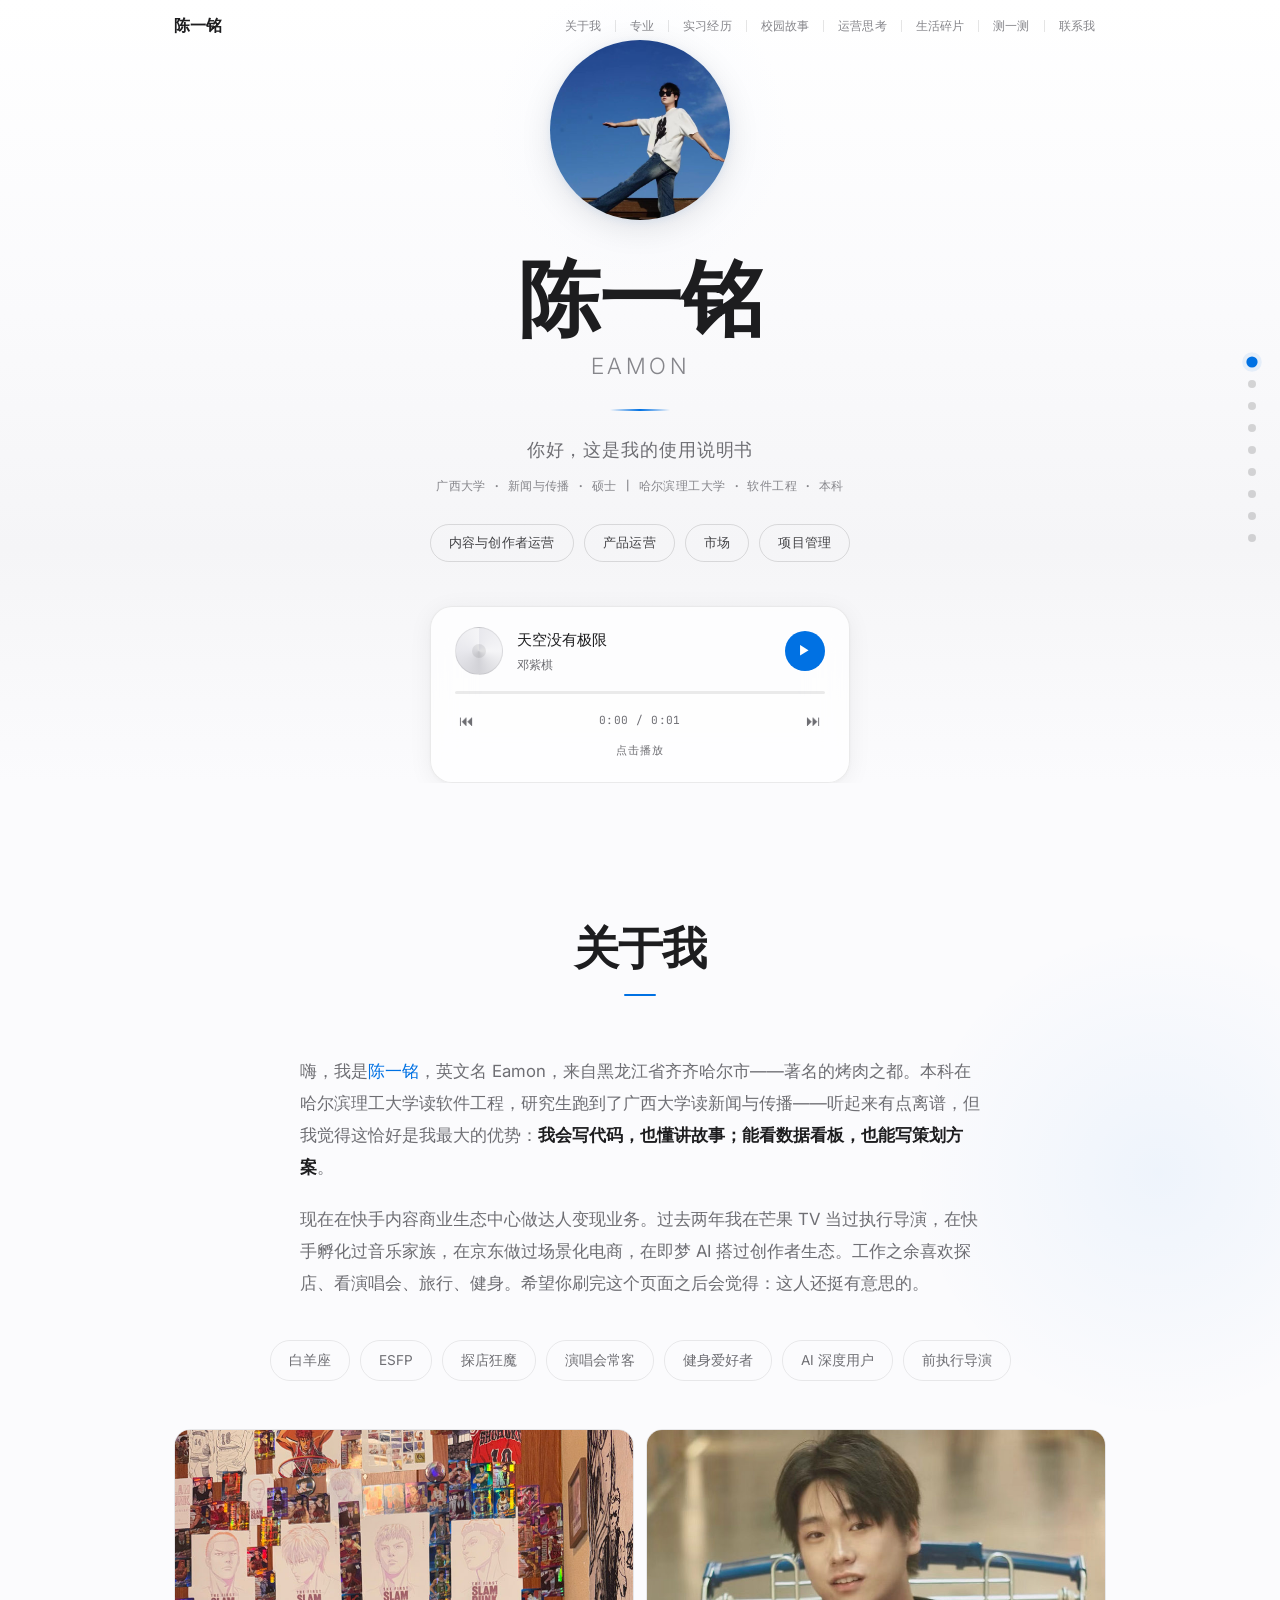
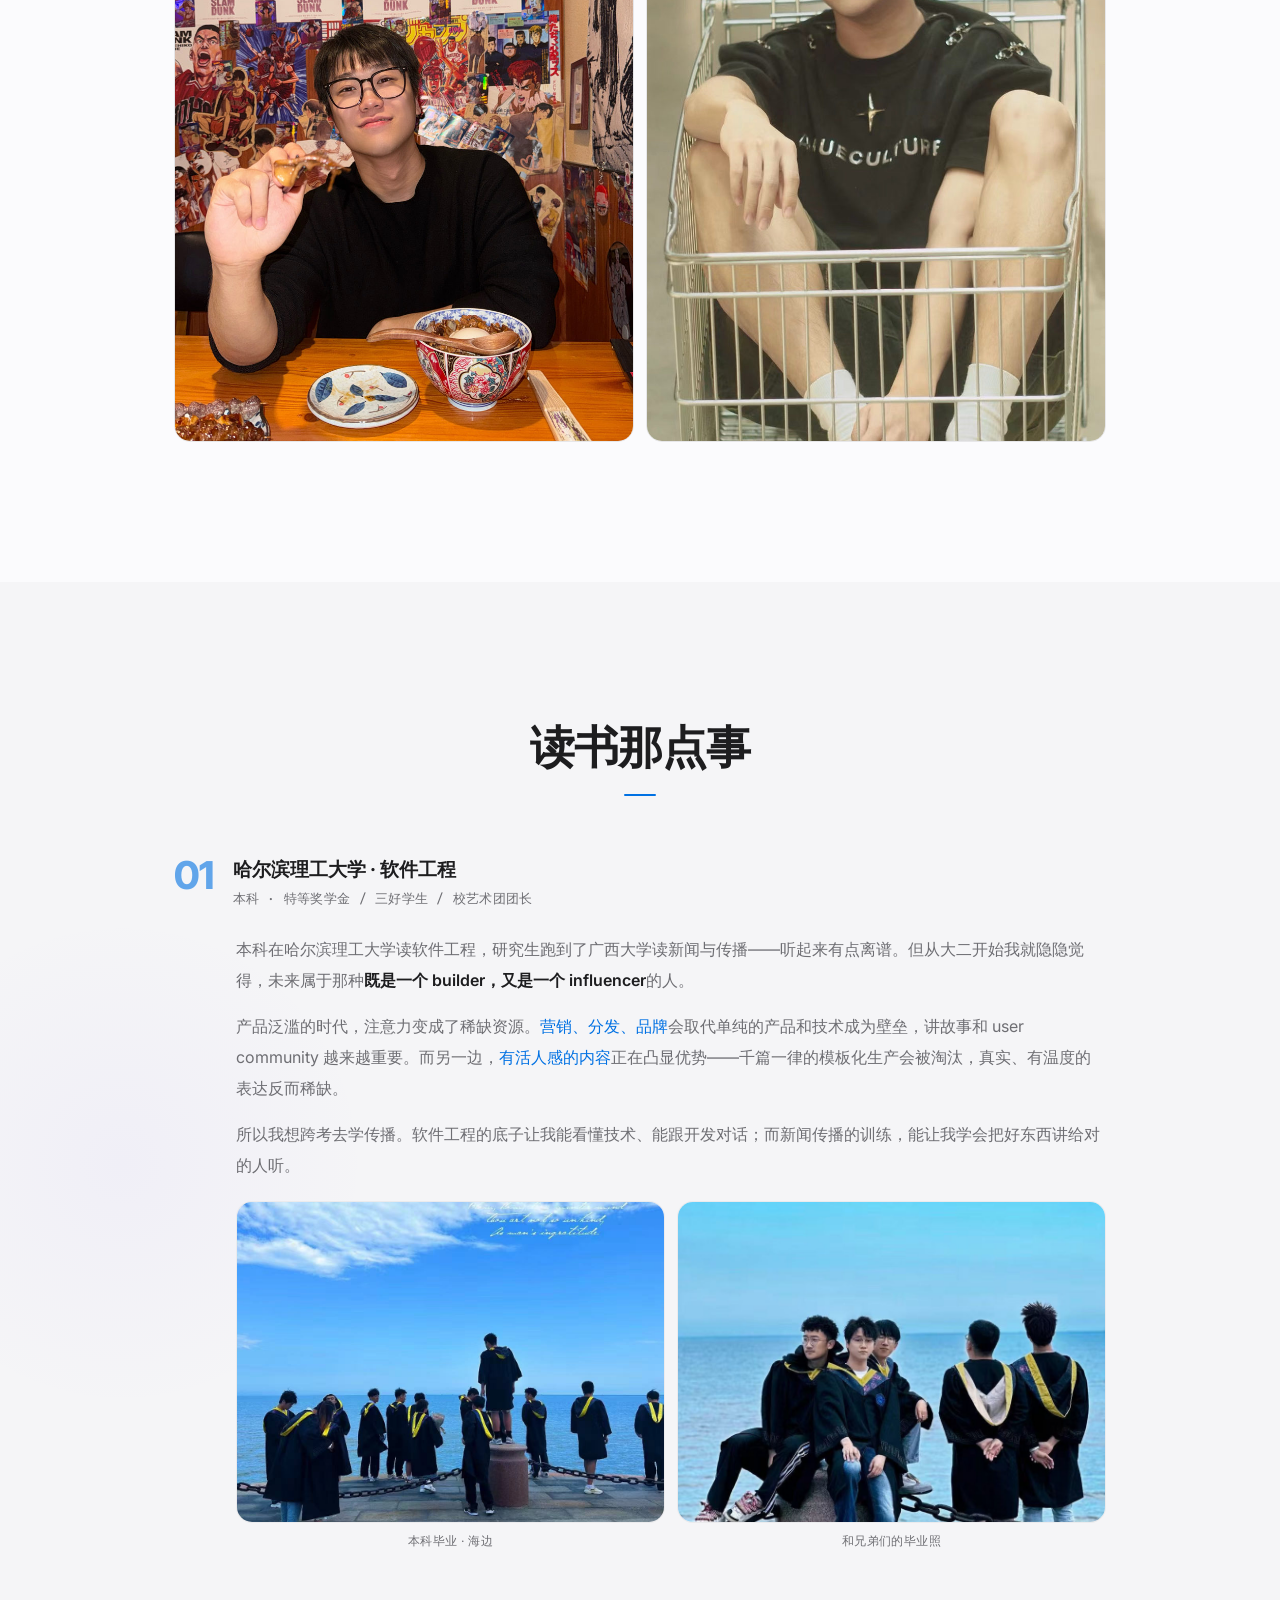
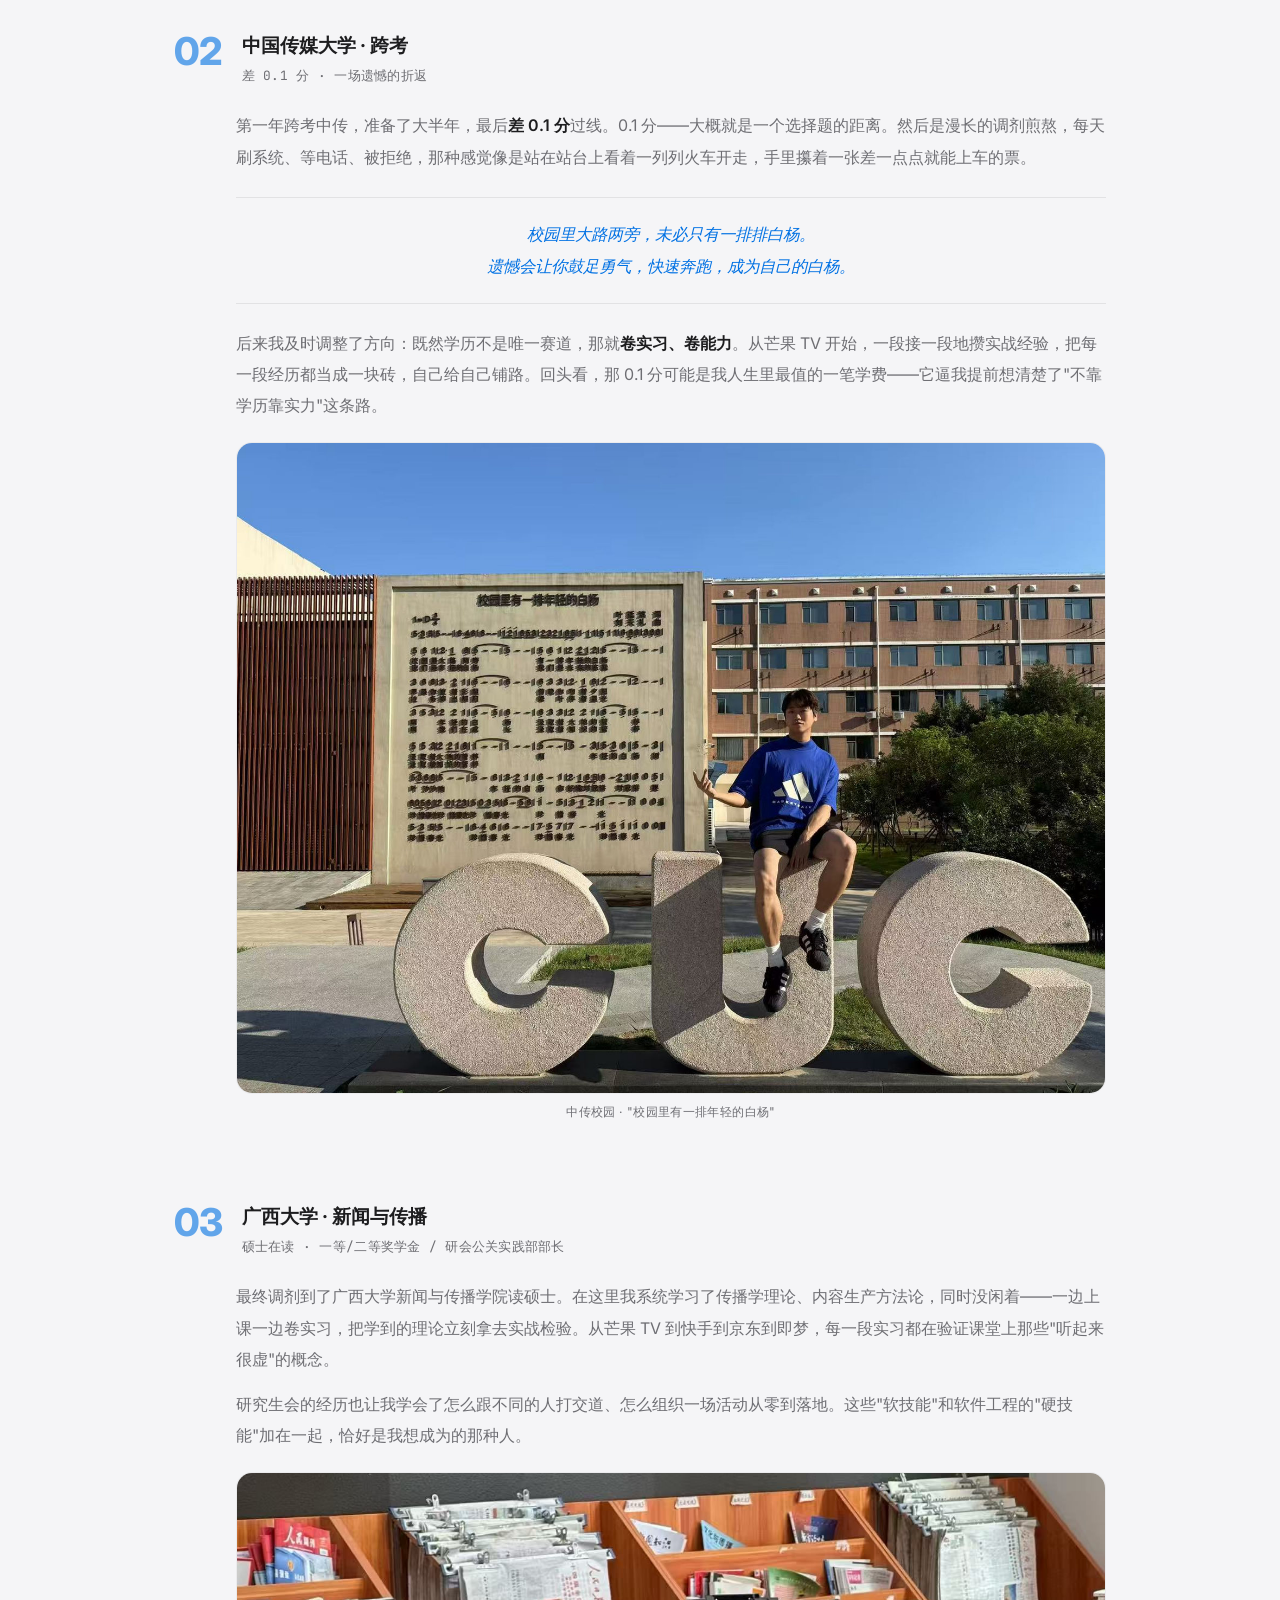
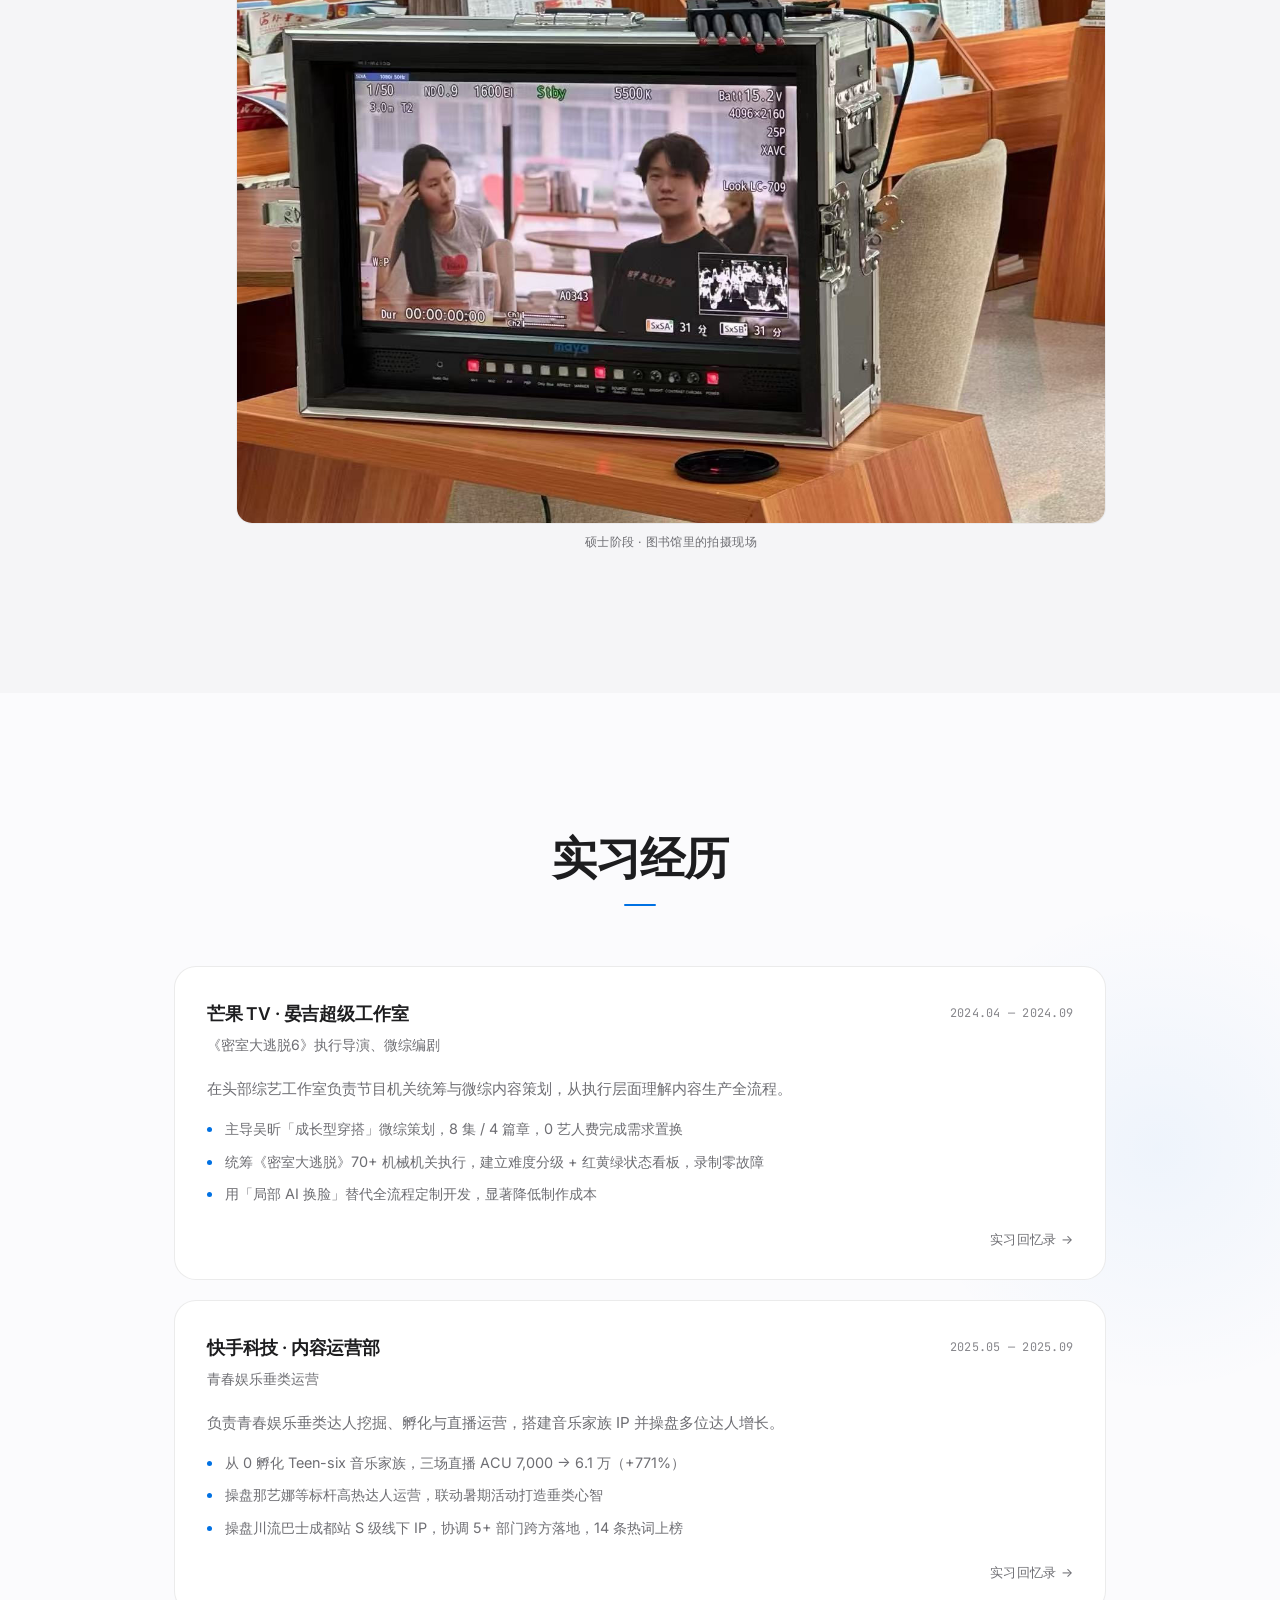
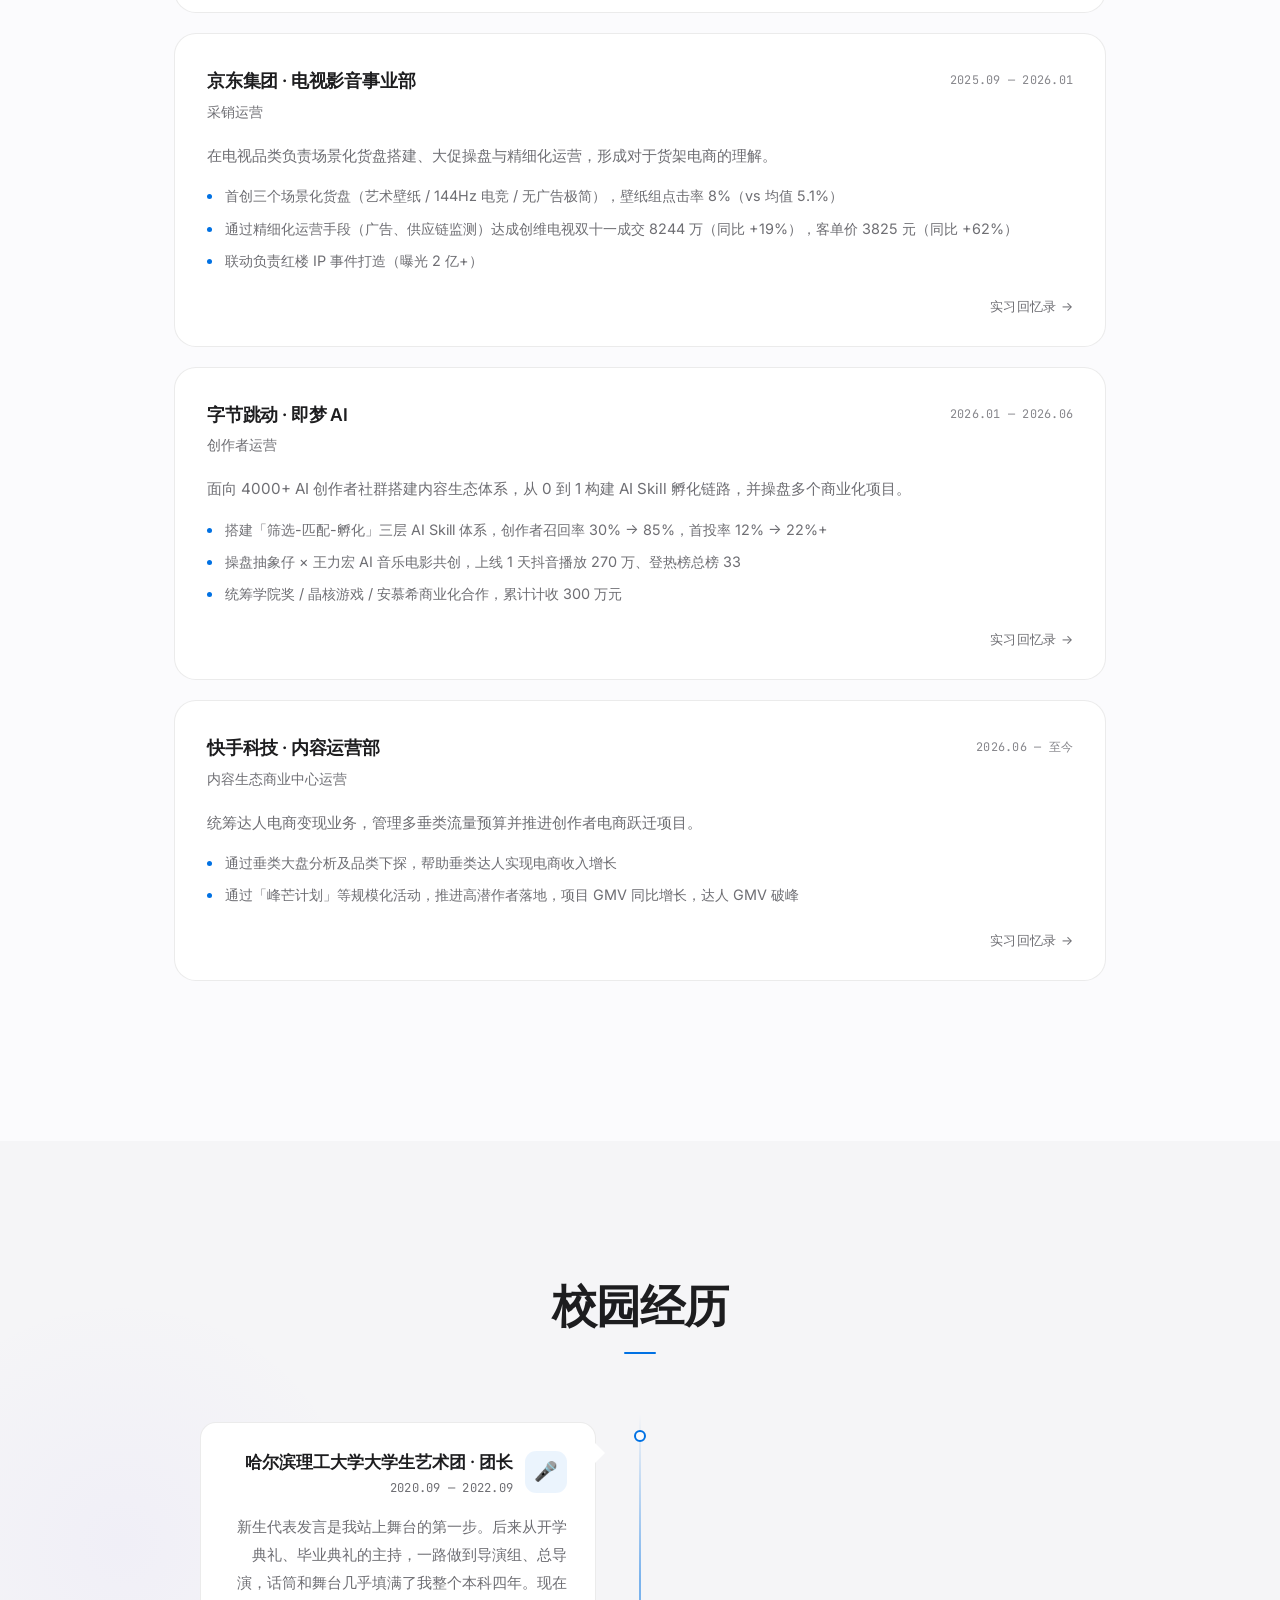
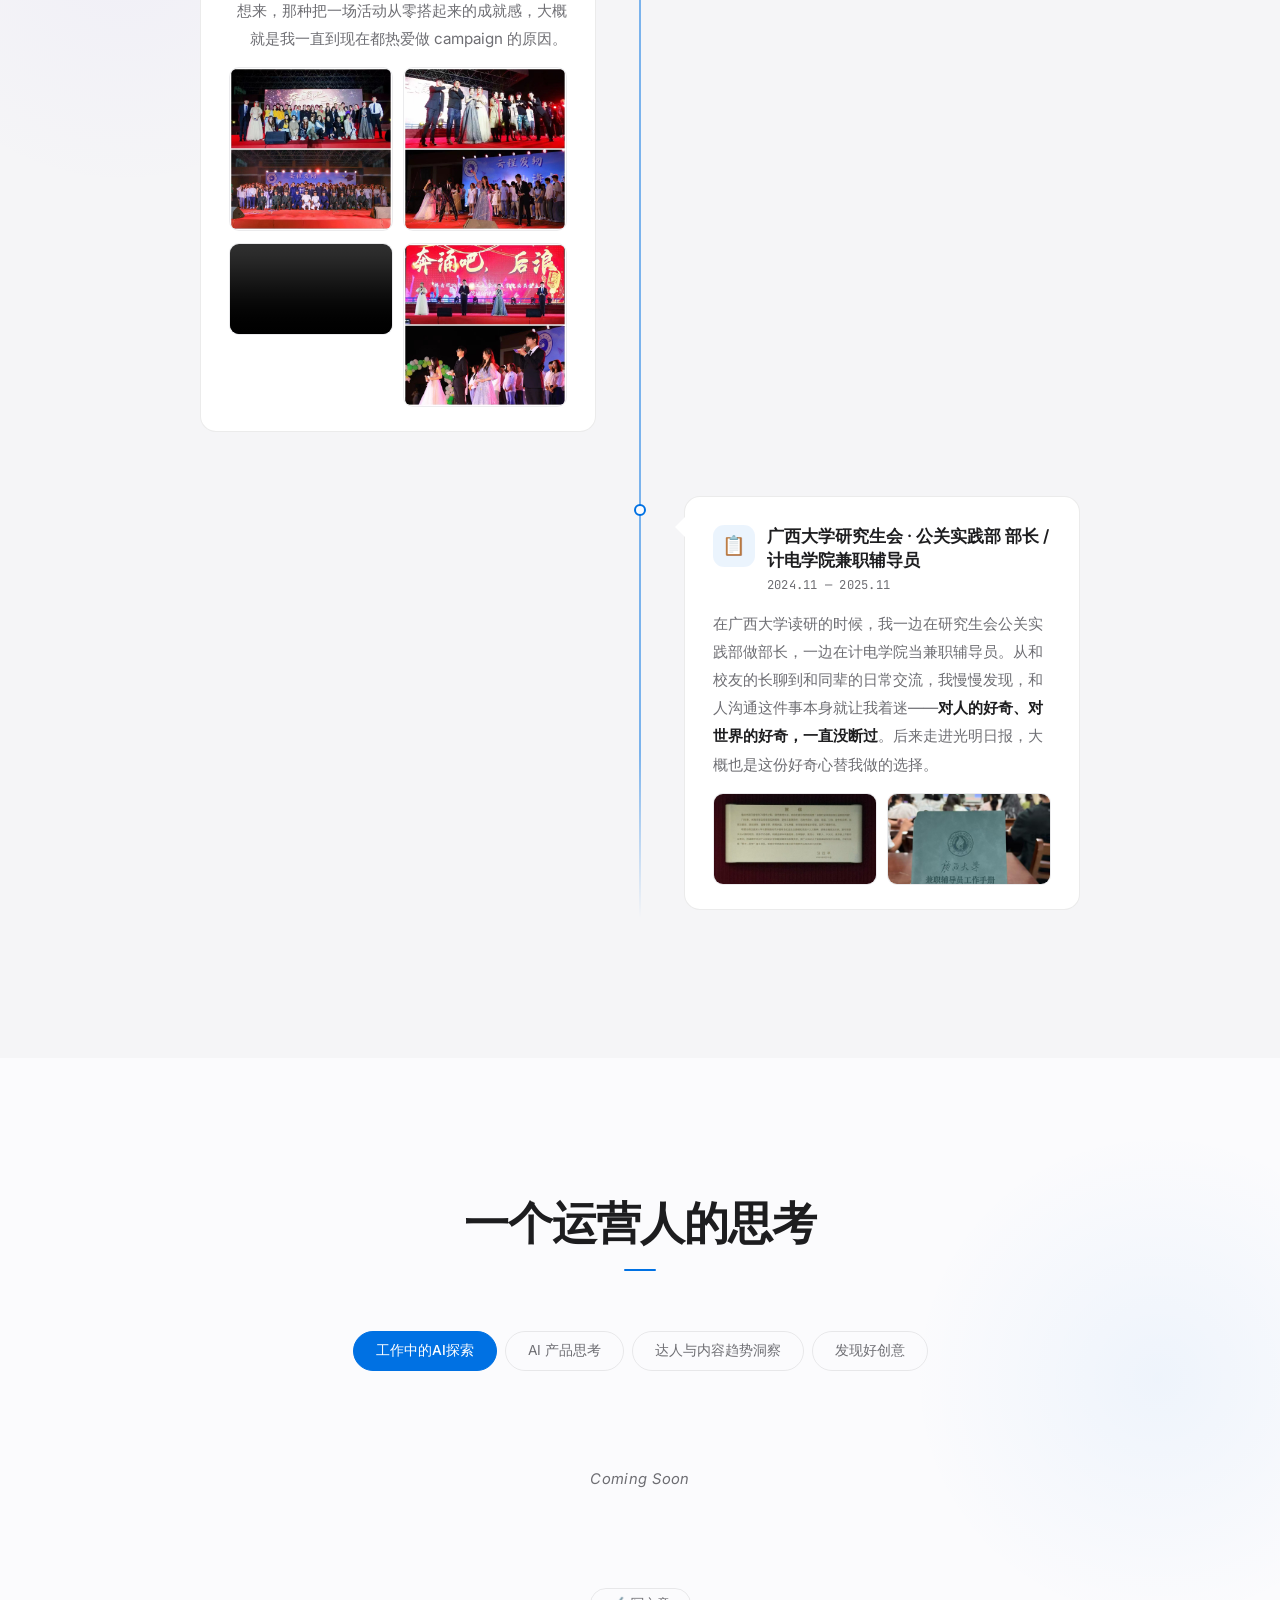
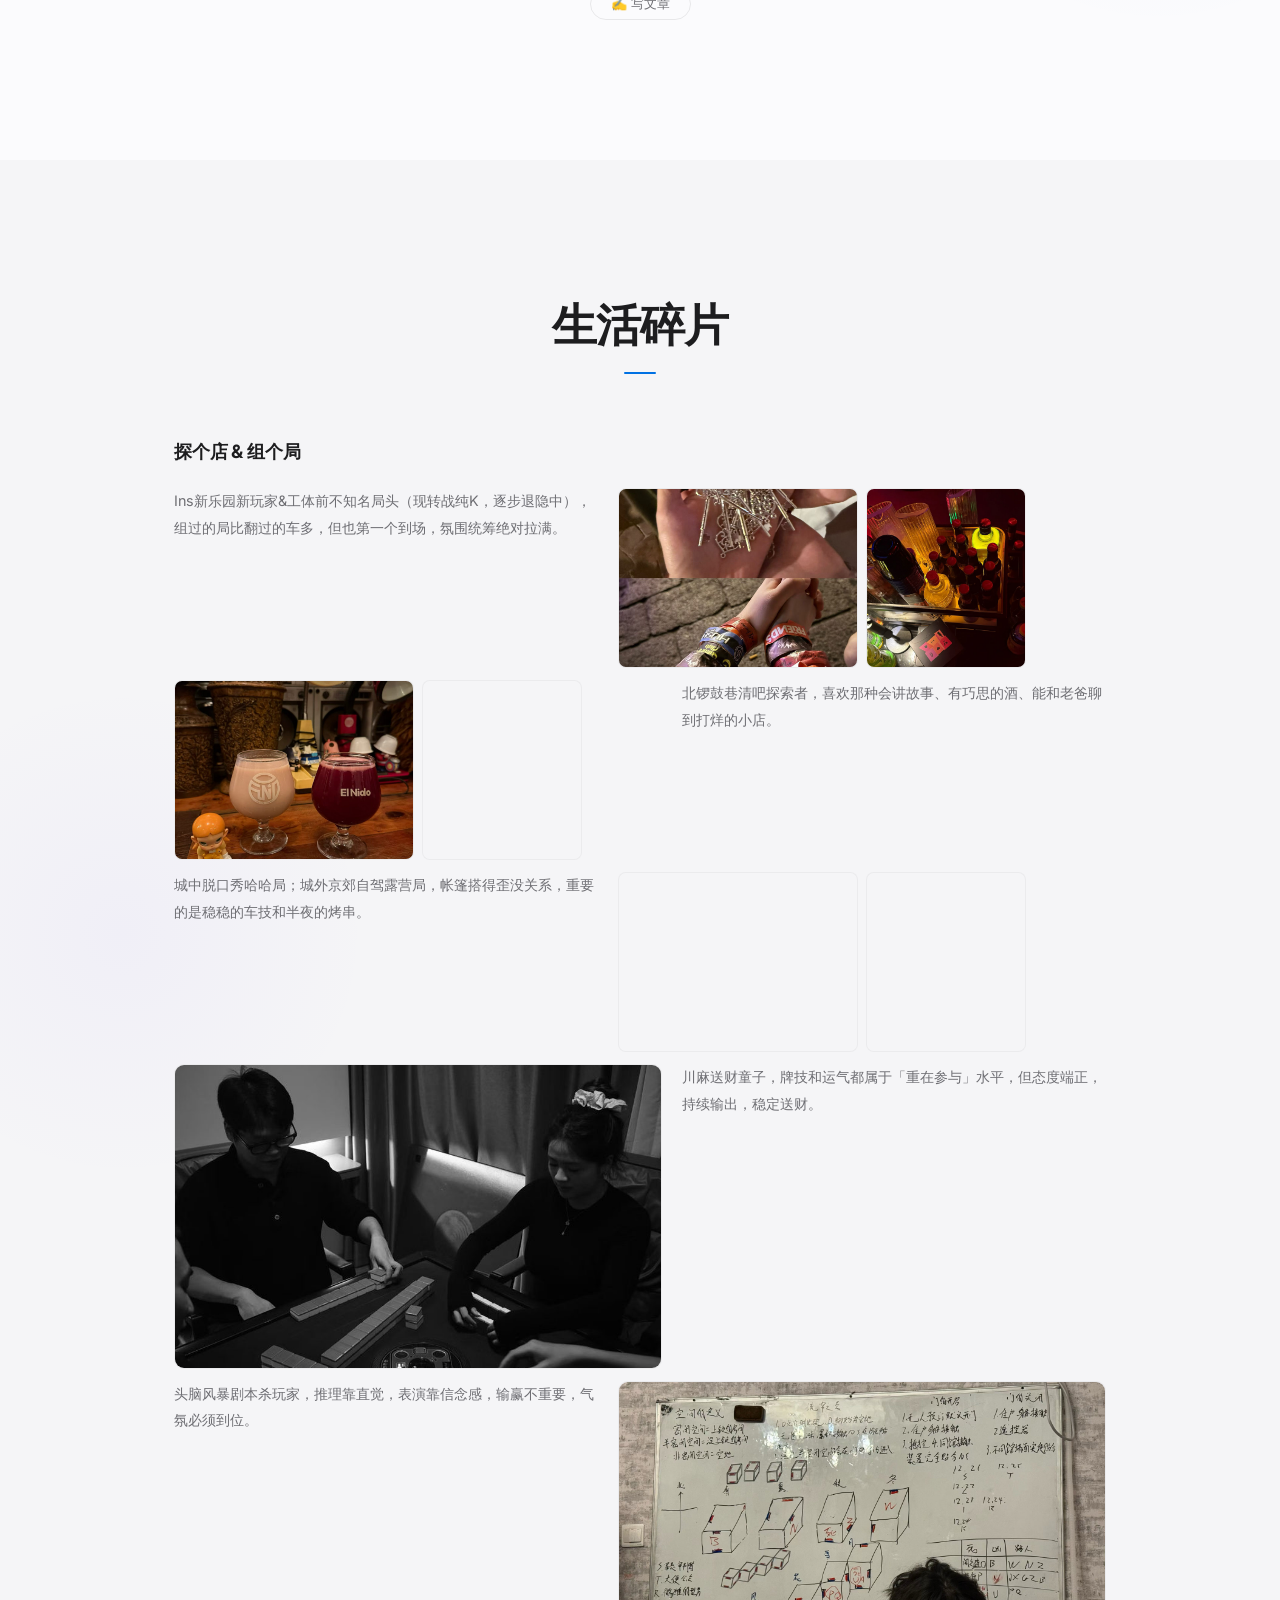
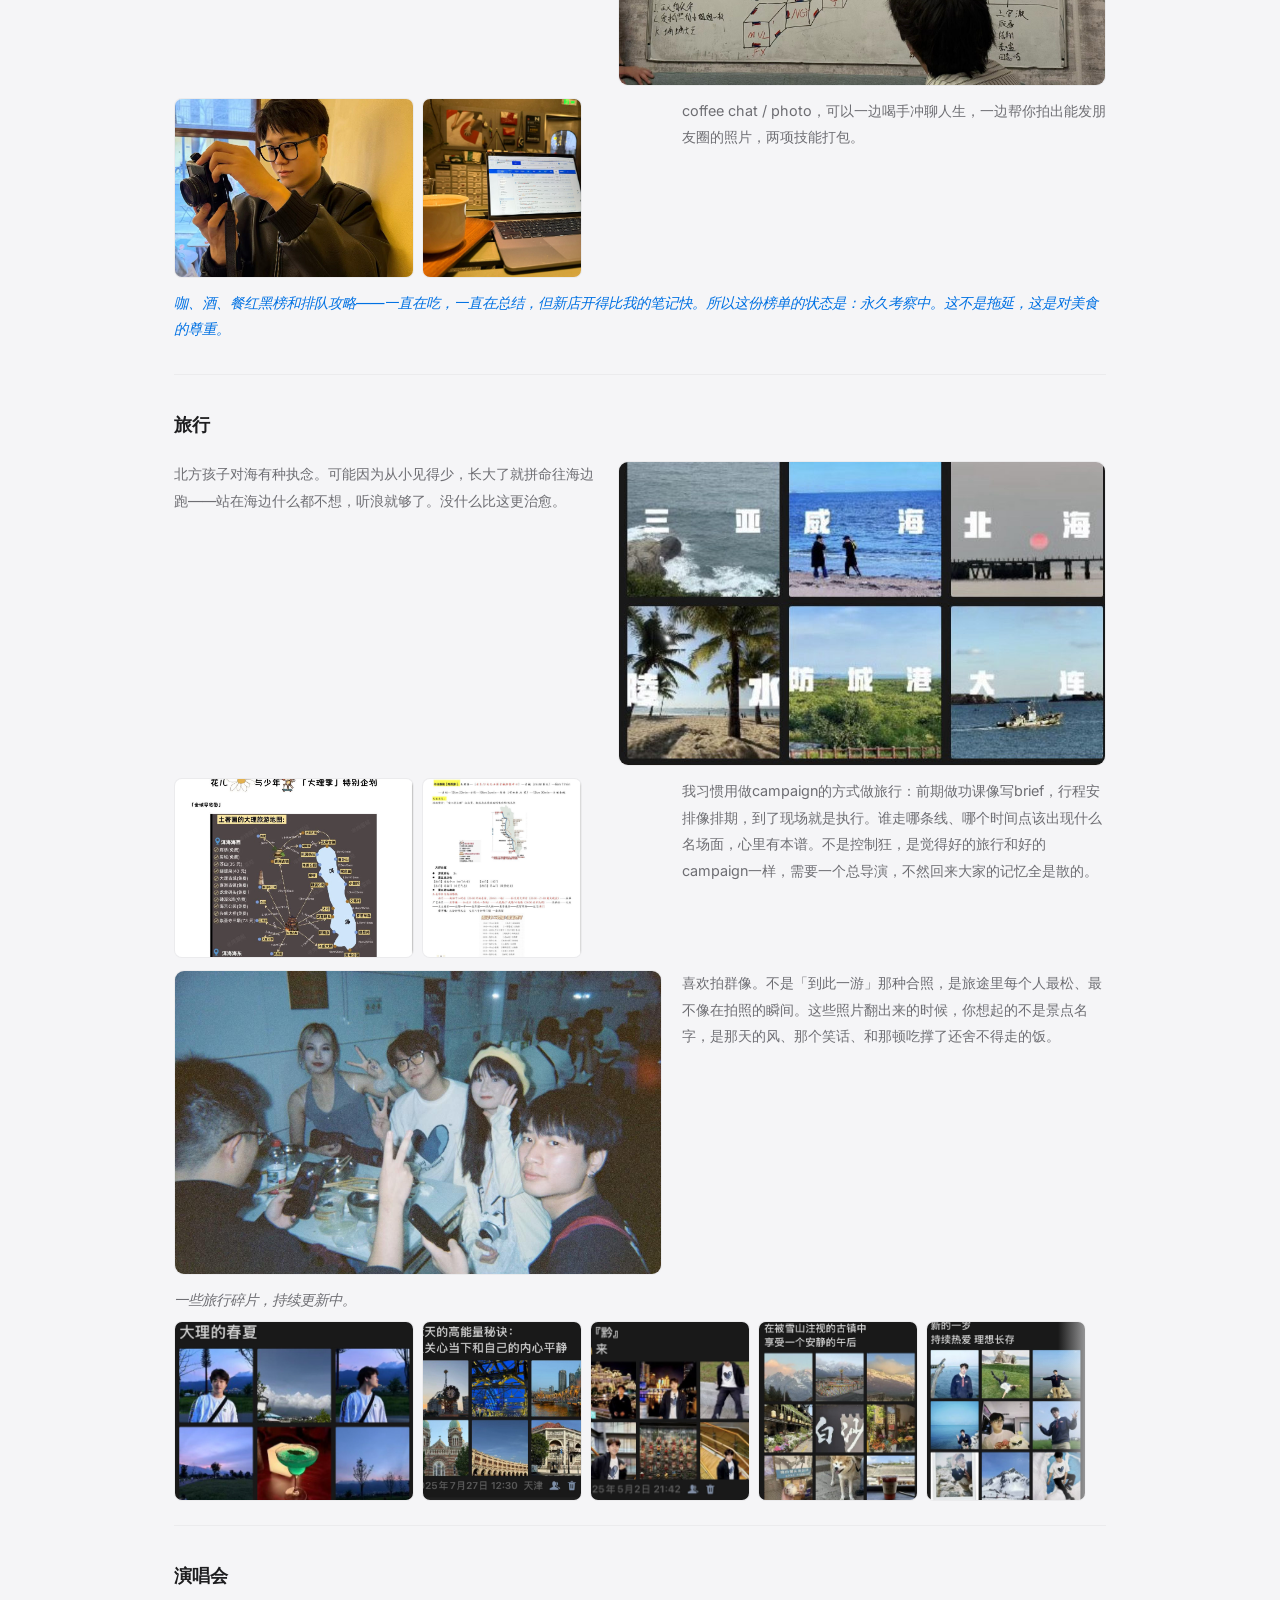
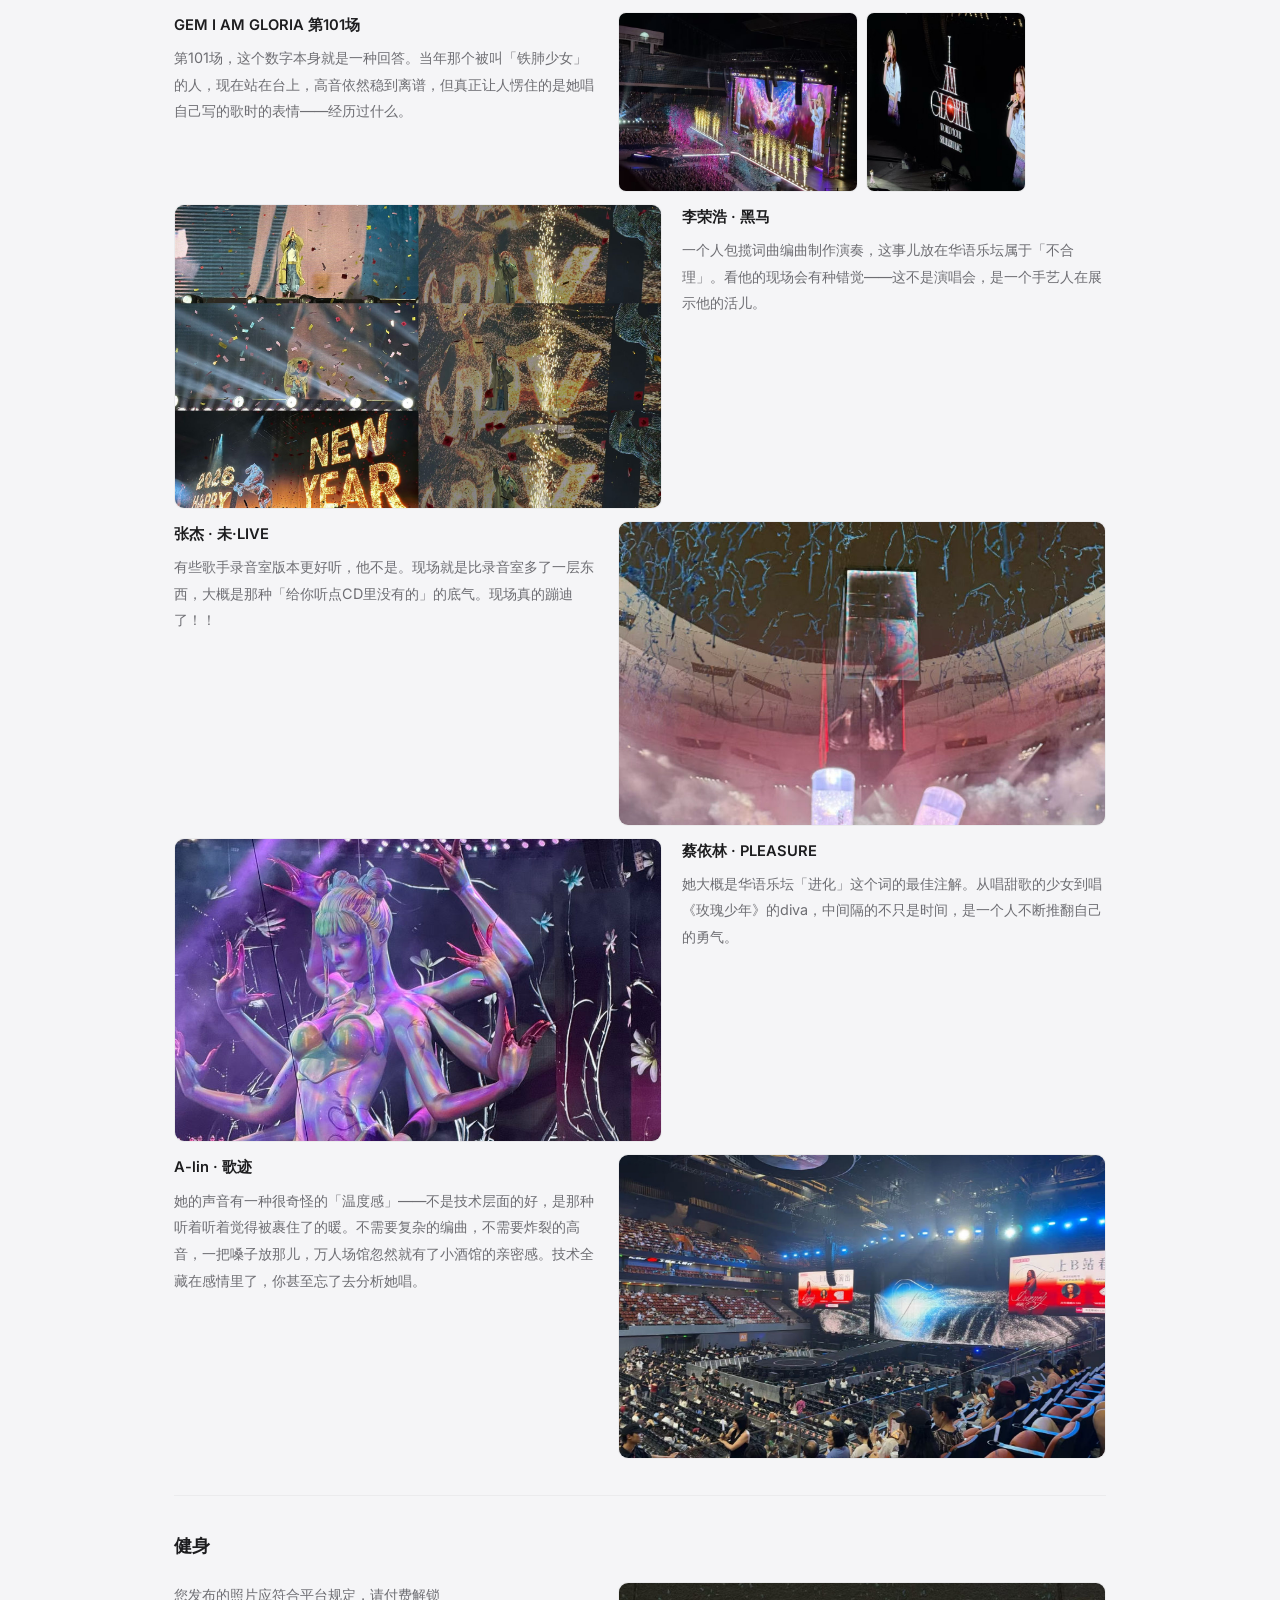
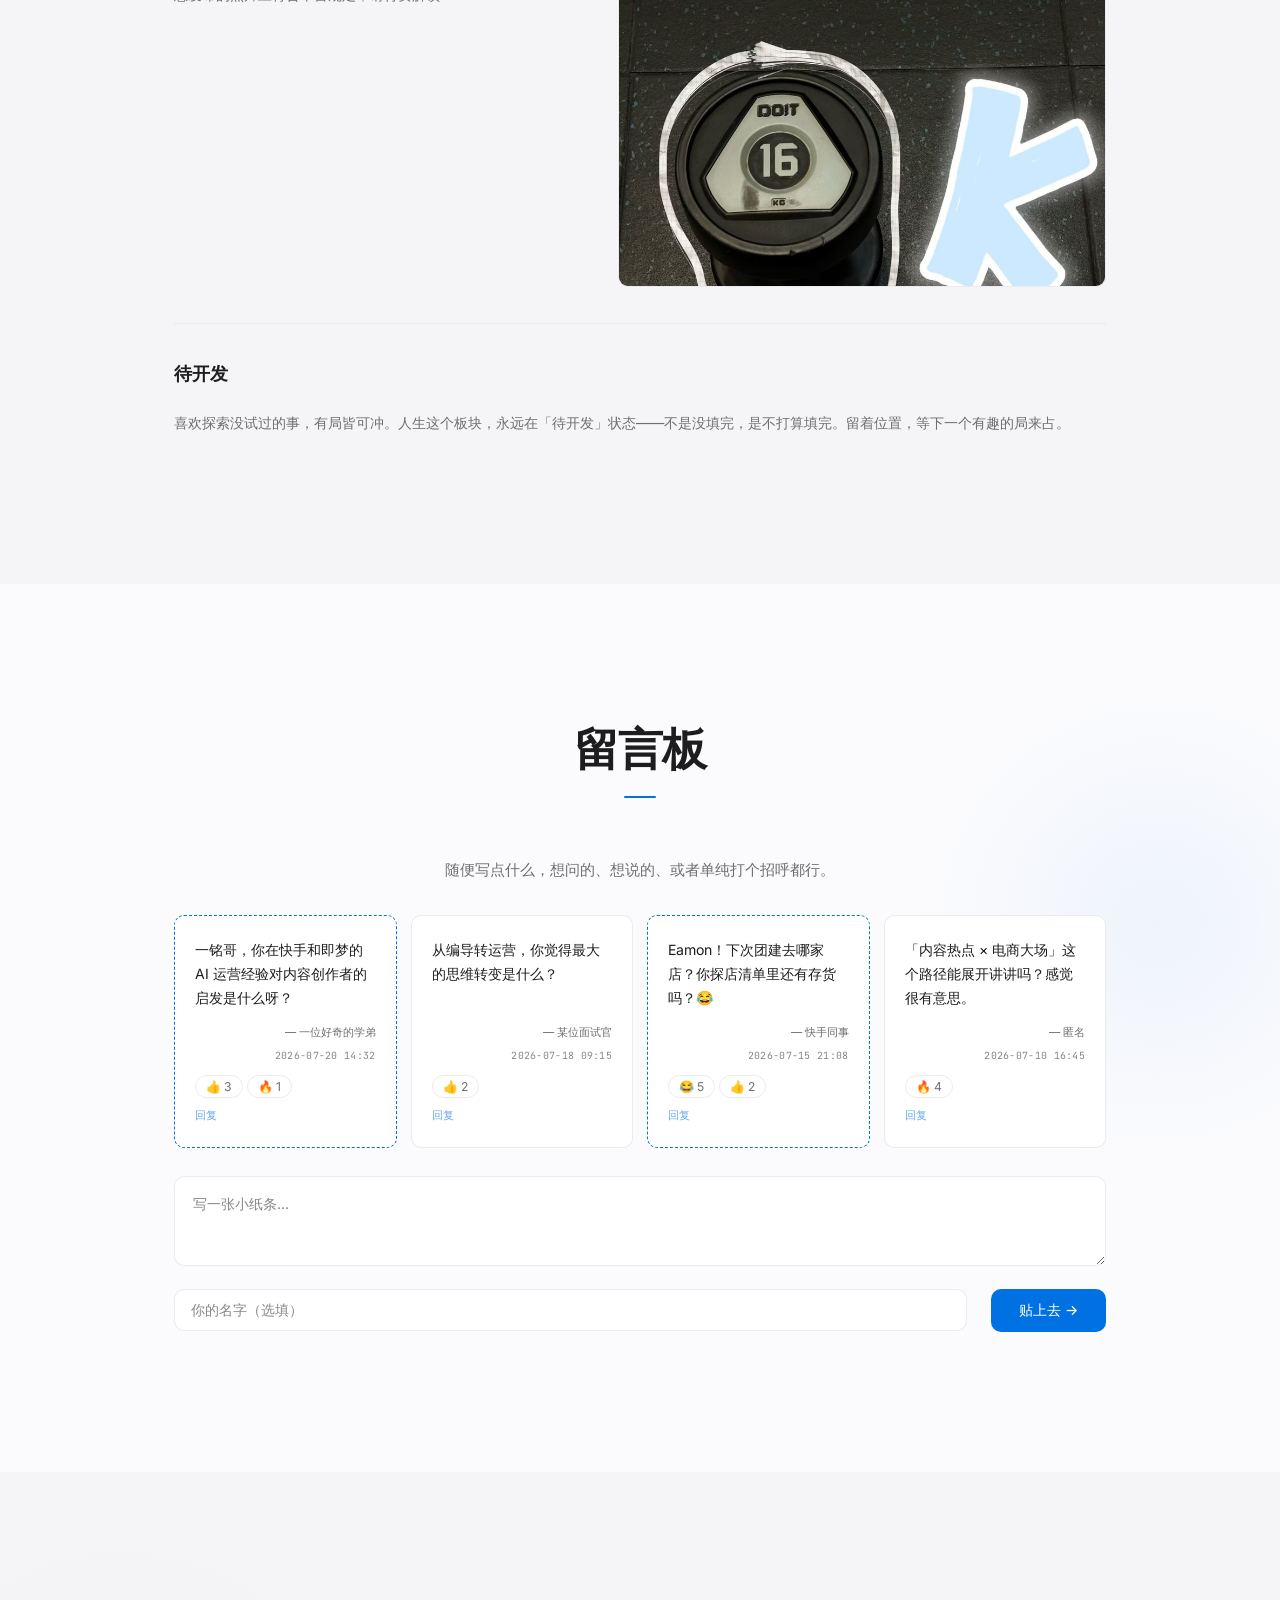
==== commit 7b8770ab: "fix: higher quality image recompression + message board instant sync Images: - Restored originals fr" ====
--- a/index.html
+++ b/index.html
@@ -2829,14 +2829,30 @@
 
 function loadNotes() {
   if (useFirebase) {
-    /* child_added: fires for all existing messages in order, then for new ones */
-    db.ref('messages').orderByChild('ts').on('child_added', function(snapshot) {
-      const note = snapshot.val();
-      note.id = snapshot.key;
-      if (note.replies && !Array.isArray(note.replies)) note.replies = Object.values(note.replies);
-      if (!note.replies) note.replies = [];
-      if (!note.emojis) note.emojis = {};
-      renderNoteCard(note);
+    var loadedOnce = false;
+    /* value: load ALL messages at once for complete initial render */
+    db.ref('messages').orderByChild('ts').on('value', function(snapshot) {
+      var board = document.getElementById('notesBoard');
+      if (!board) return;
+      /* Clear existing cards on first load or full refresh */
+      board.querySelectorAll('.note-card').forEach(function(c) { c.remove(); });
+      var val = snapshot.val();
+      if (val) {
+        /* Convert to array and sort by timestamp */
+        var notes = Object.keys(val).map(function(key) {
+          var note = val[key];
+          note.id = key;
+          if (note.replies && !Array.isArray(note.replies)) note.replies = Object.values(note.replies);
+          if (!note.replies) note.replies = [];
+          if (!note.emojis) note.emojis = {};
+          return note;
+        }).sort(function(a, b) { return (b.ts || 0) - (a.ts || 0); });
+        /* Render all notes at once */
+        notes.forEach(function(note) { renderNoteCard(note); });
+      }
+      /* Also cache to localStorage */
+      try { localStorage.setItem(NOTES_KEY, JSON.stringify(notesData)); } catch(e) {}
+      loadedOnce = true;
     });
     /* child_changed: fires when a message is updated (replies, emoji likes) */
     db.ref('messages').on('child_changed', function(snapshot) {
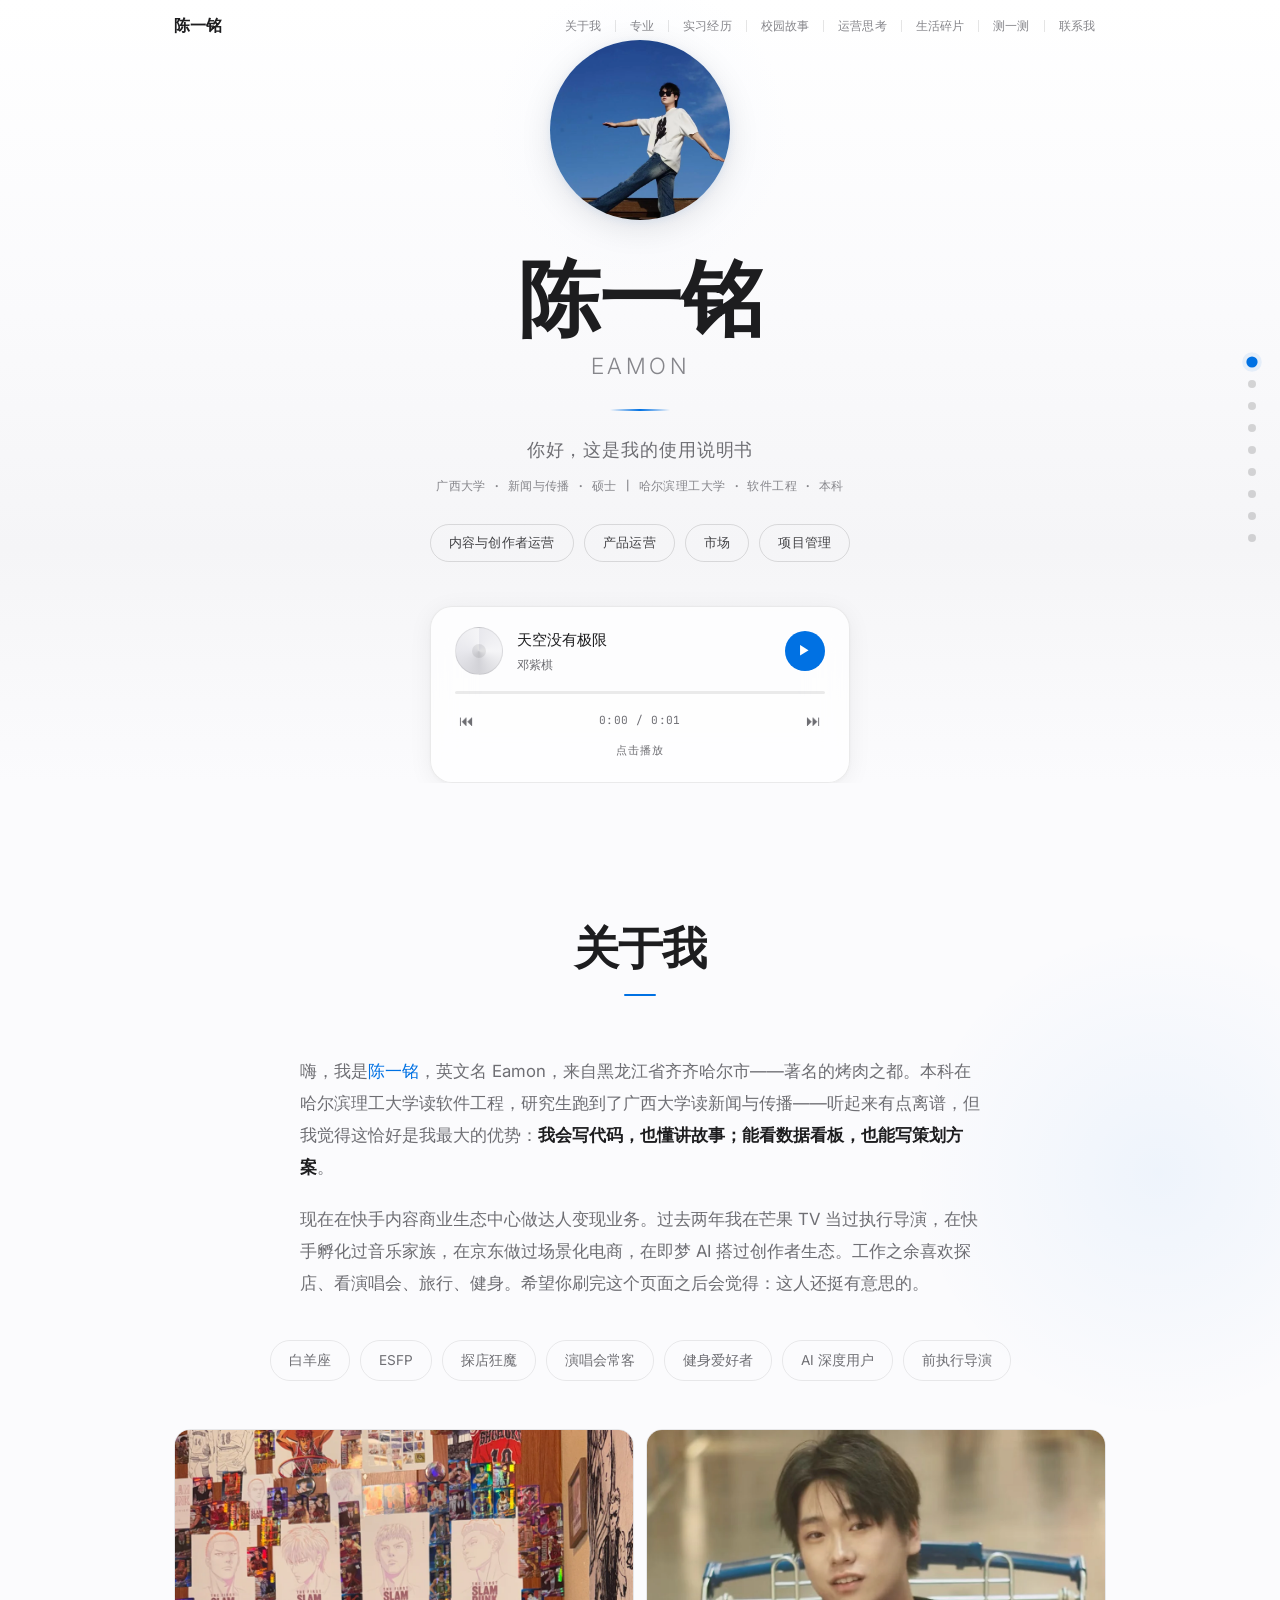
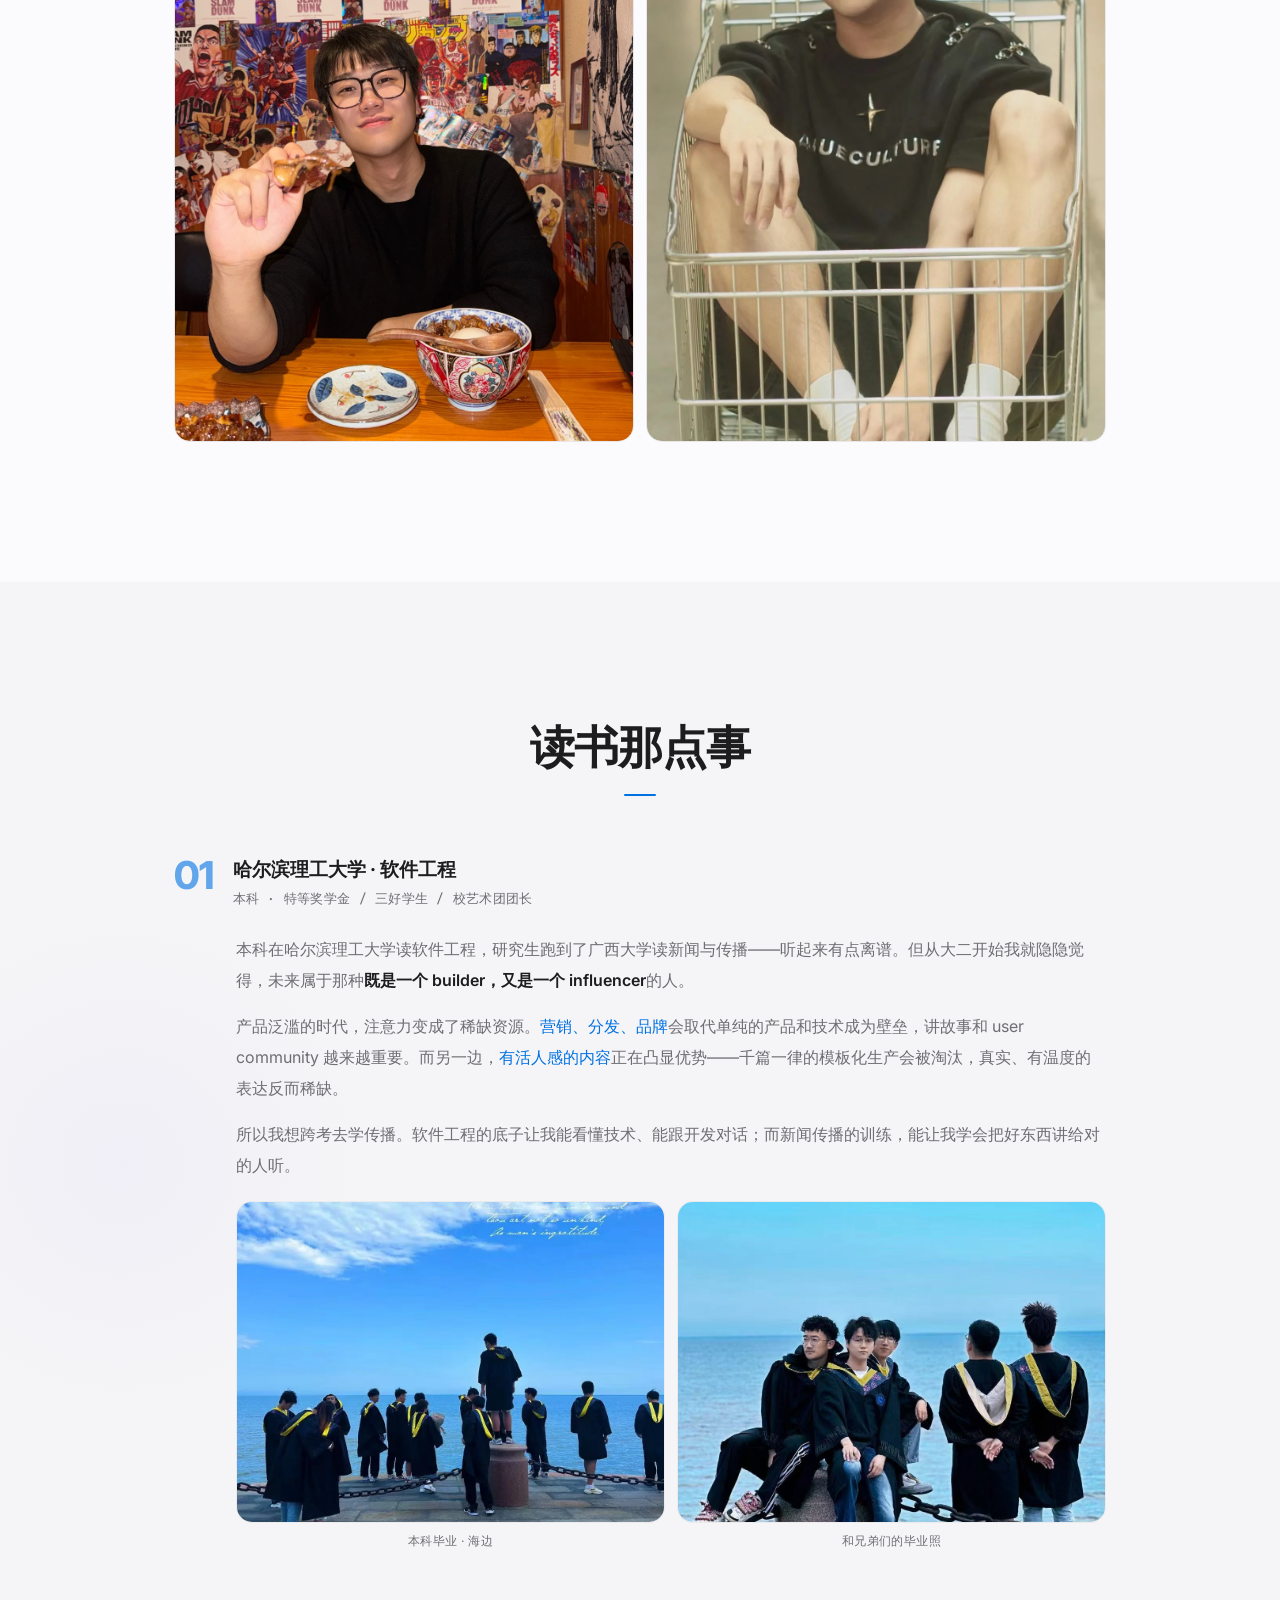
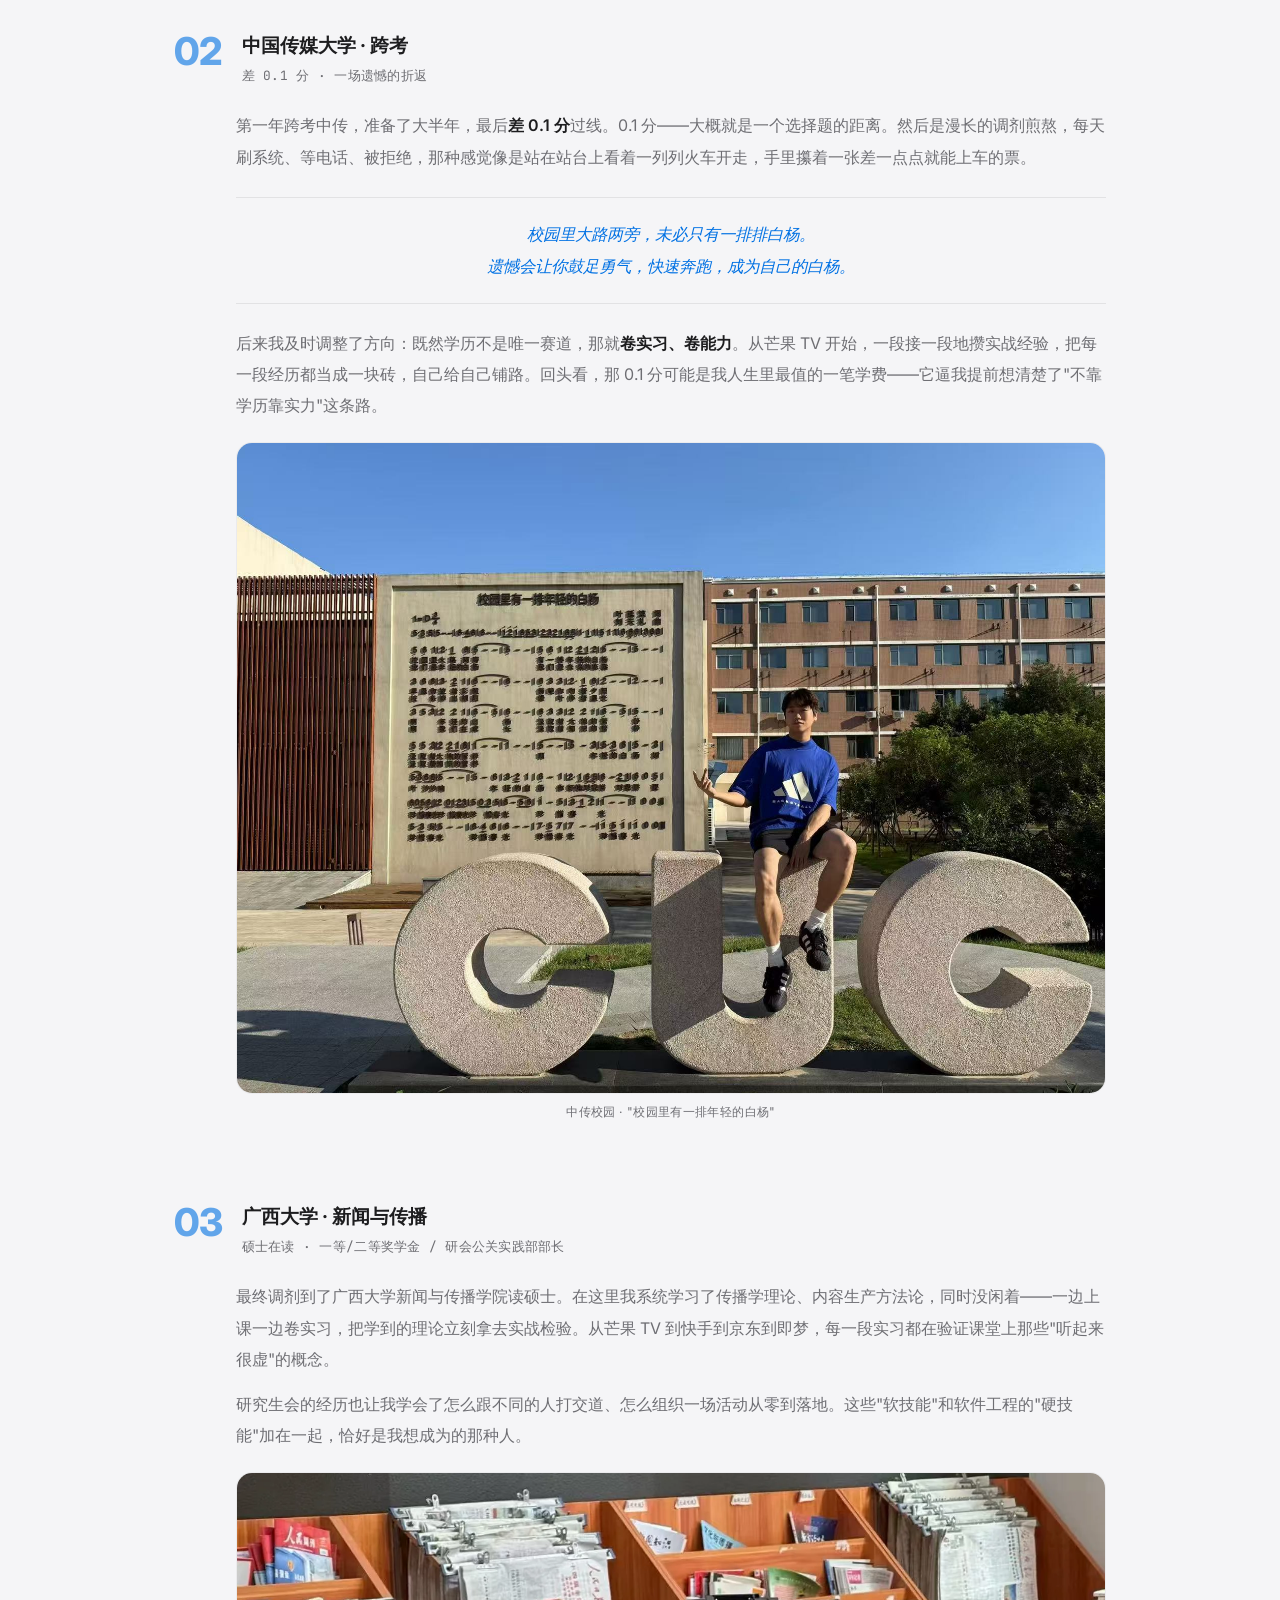
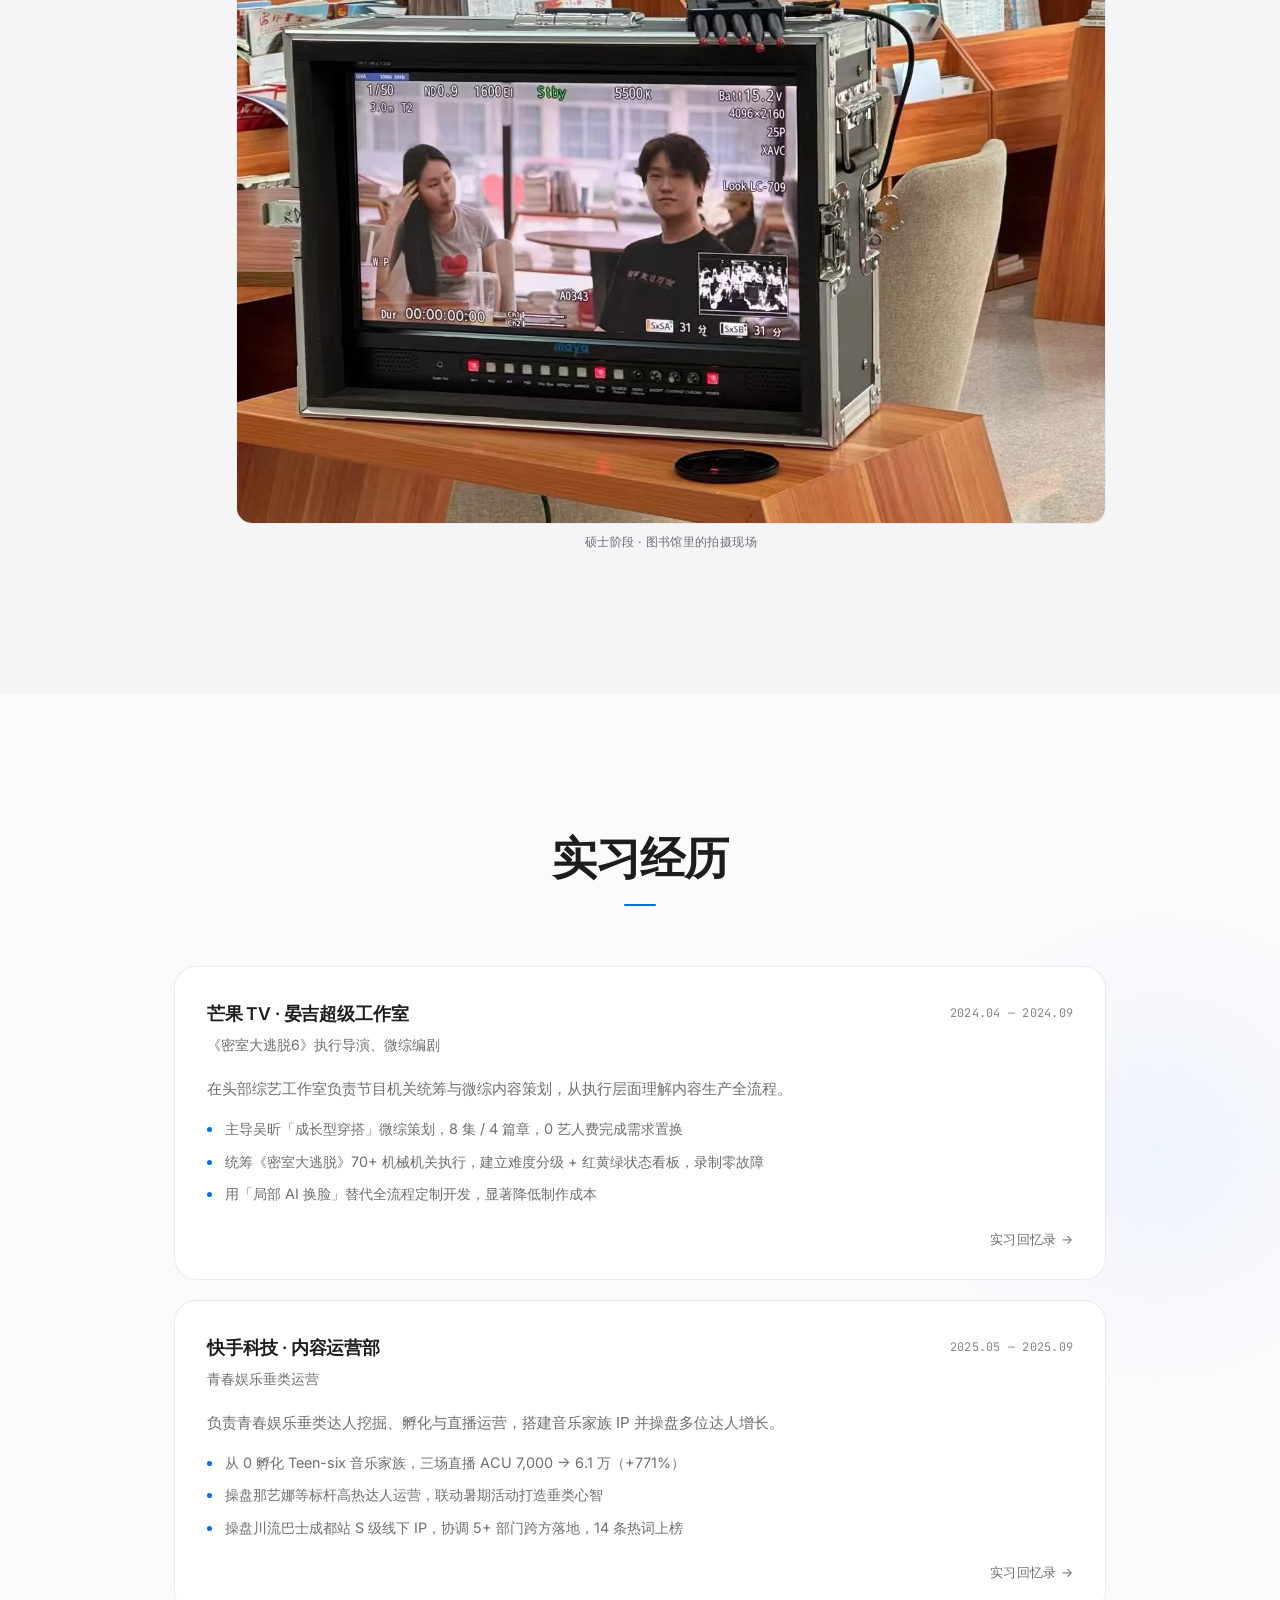
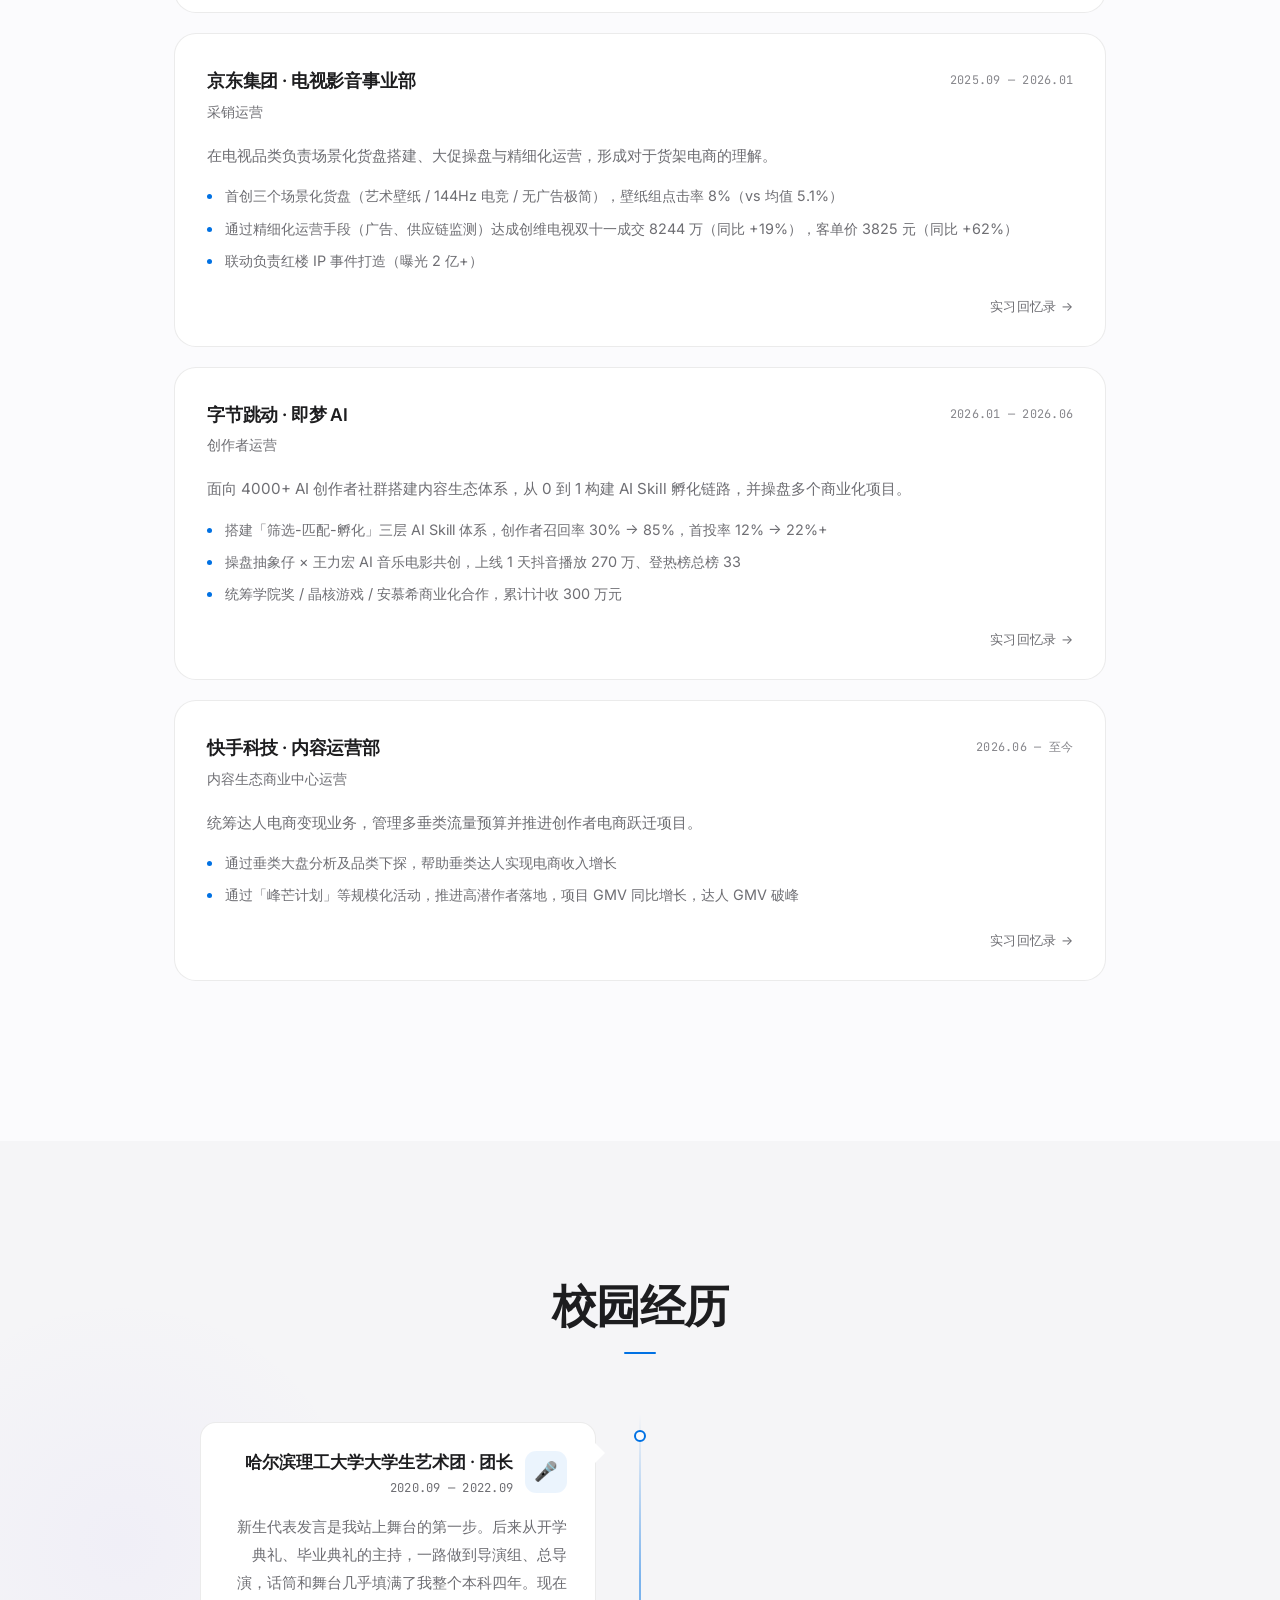
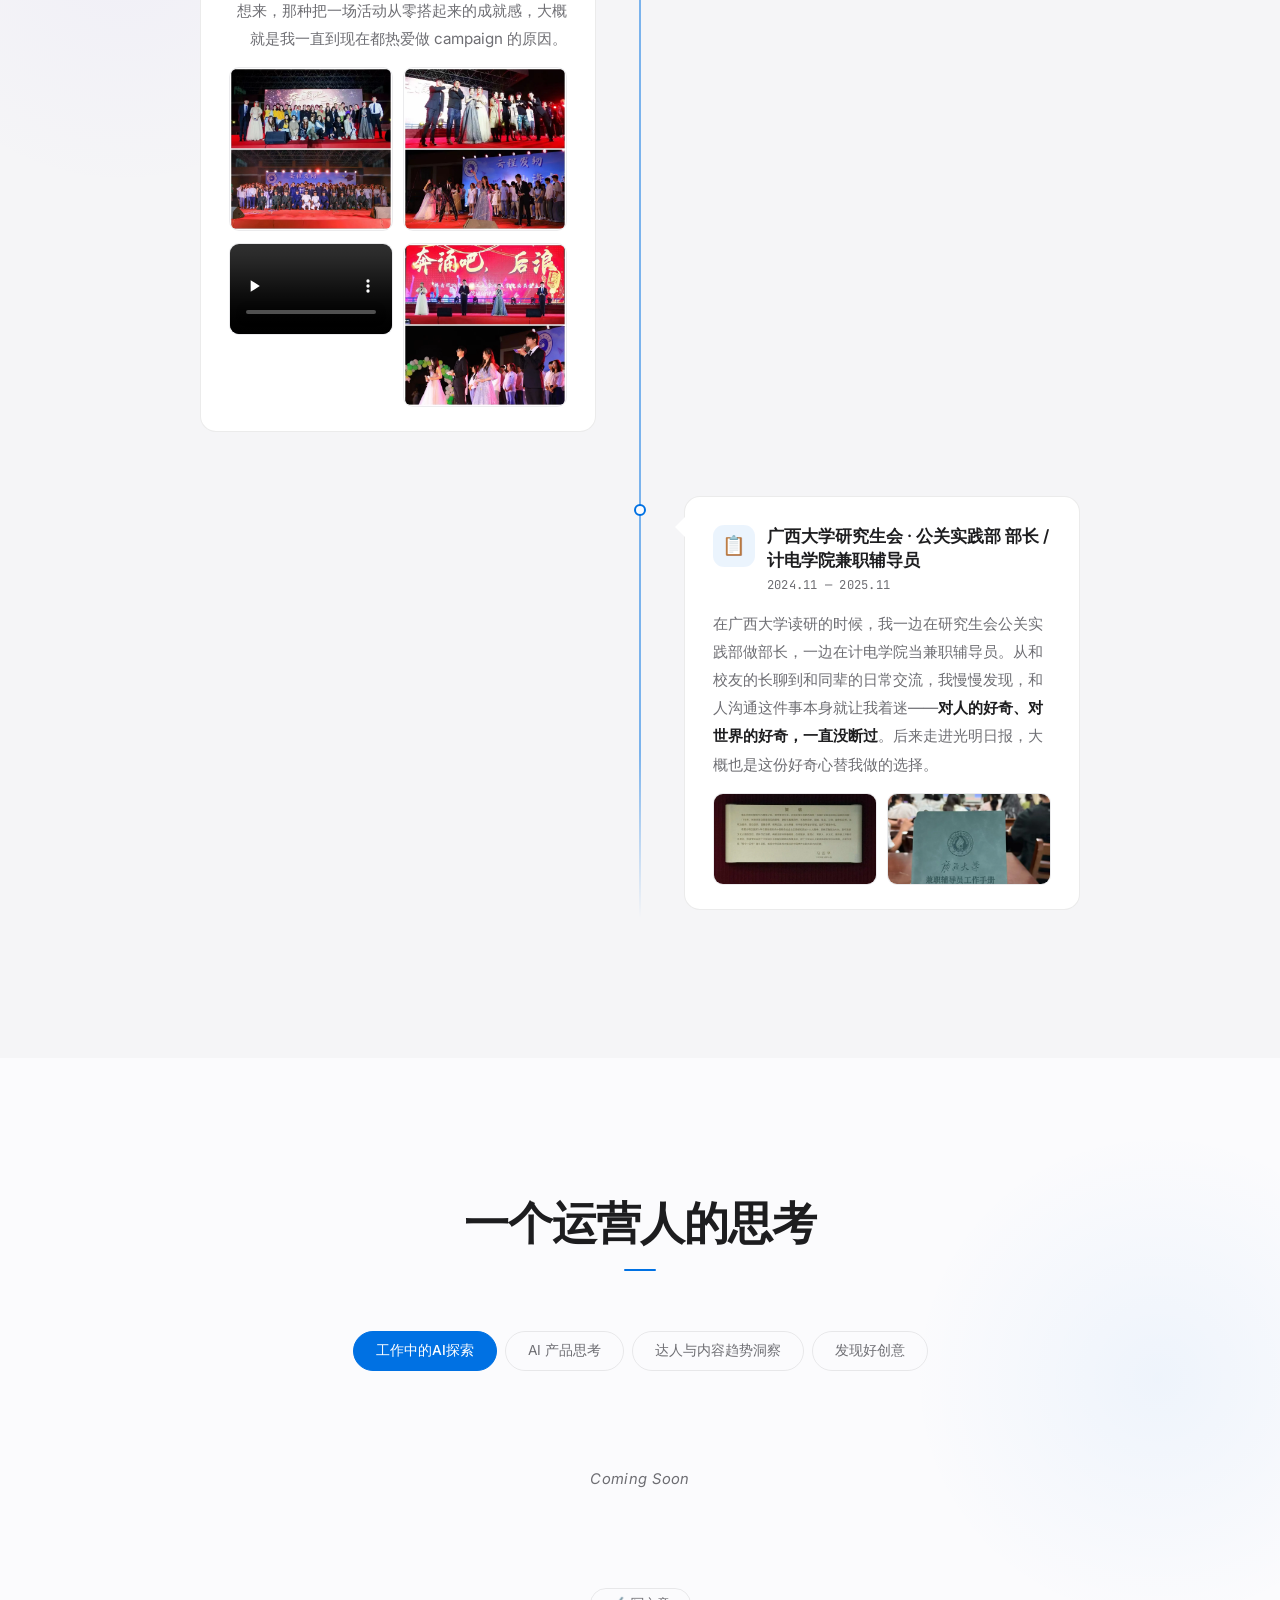
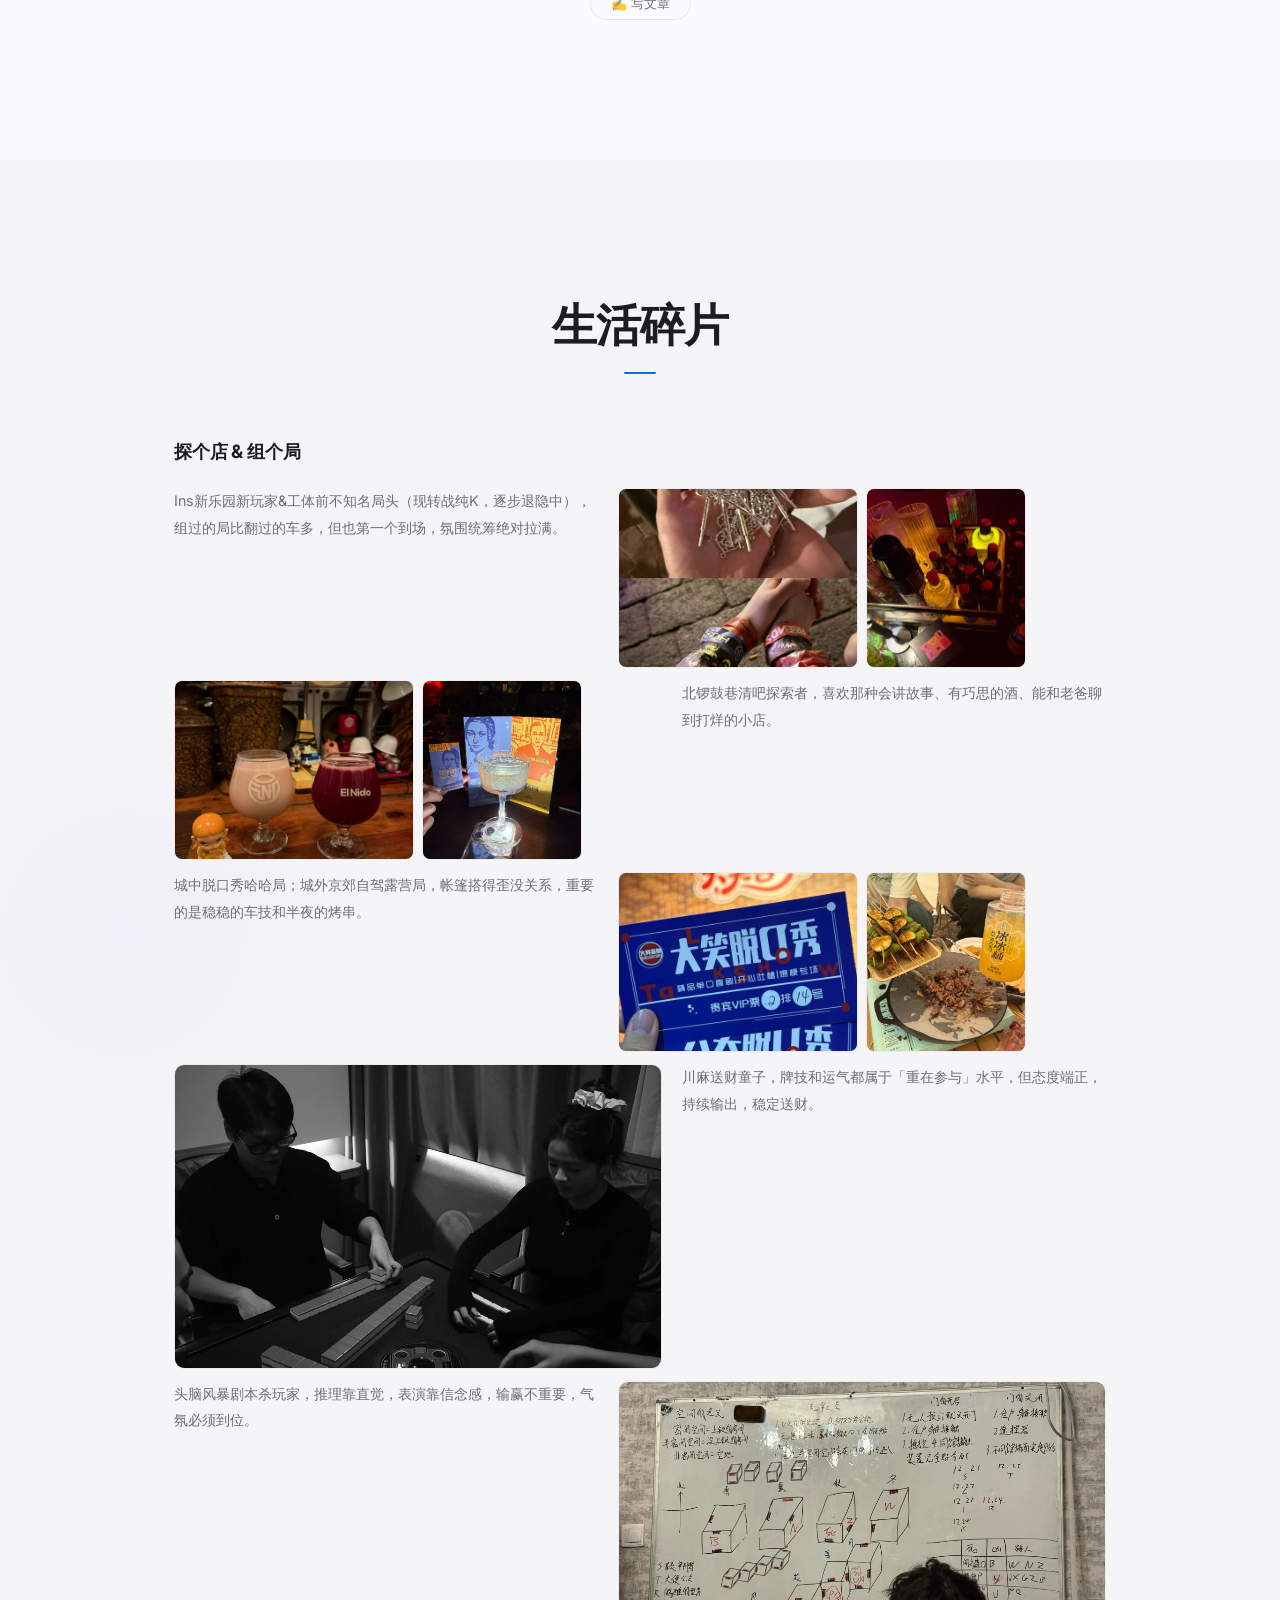
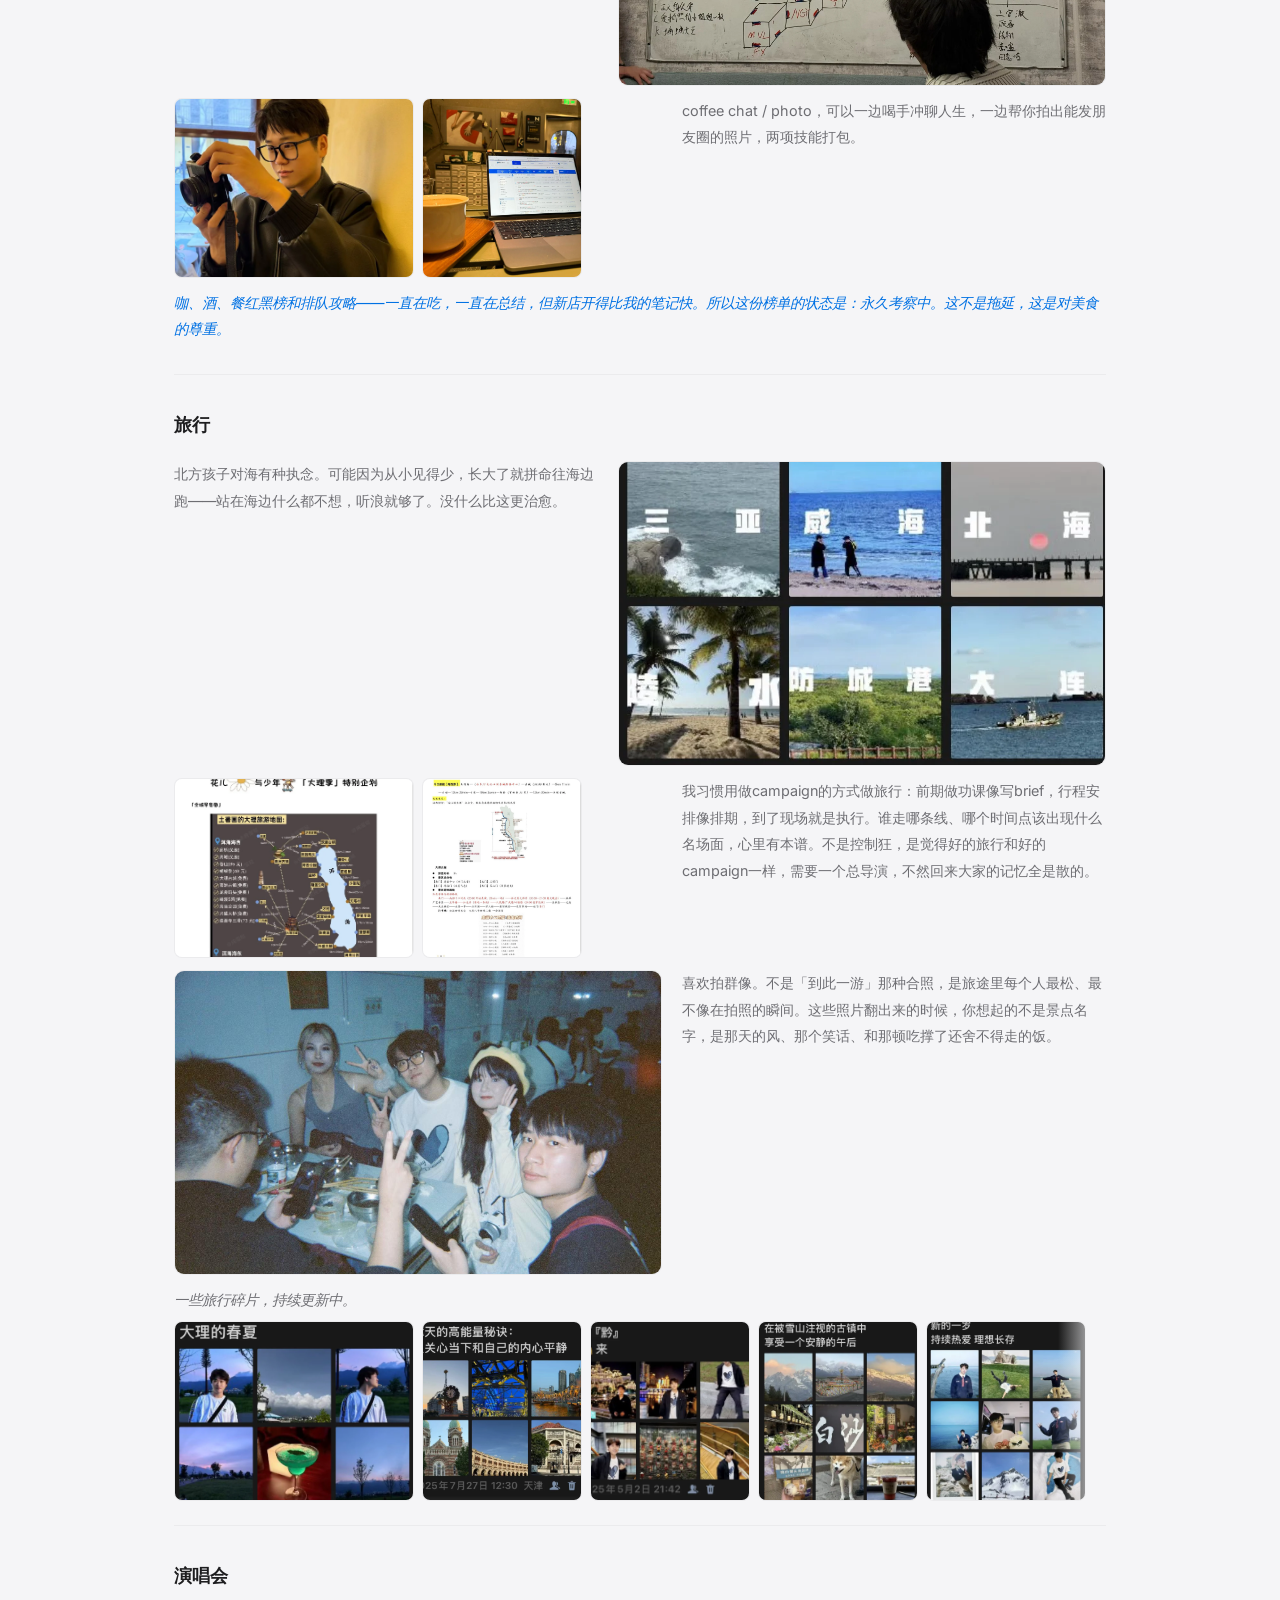
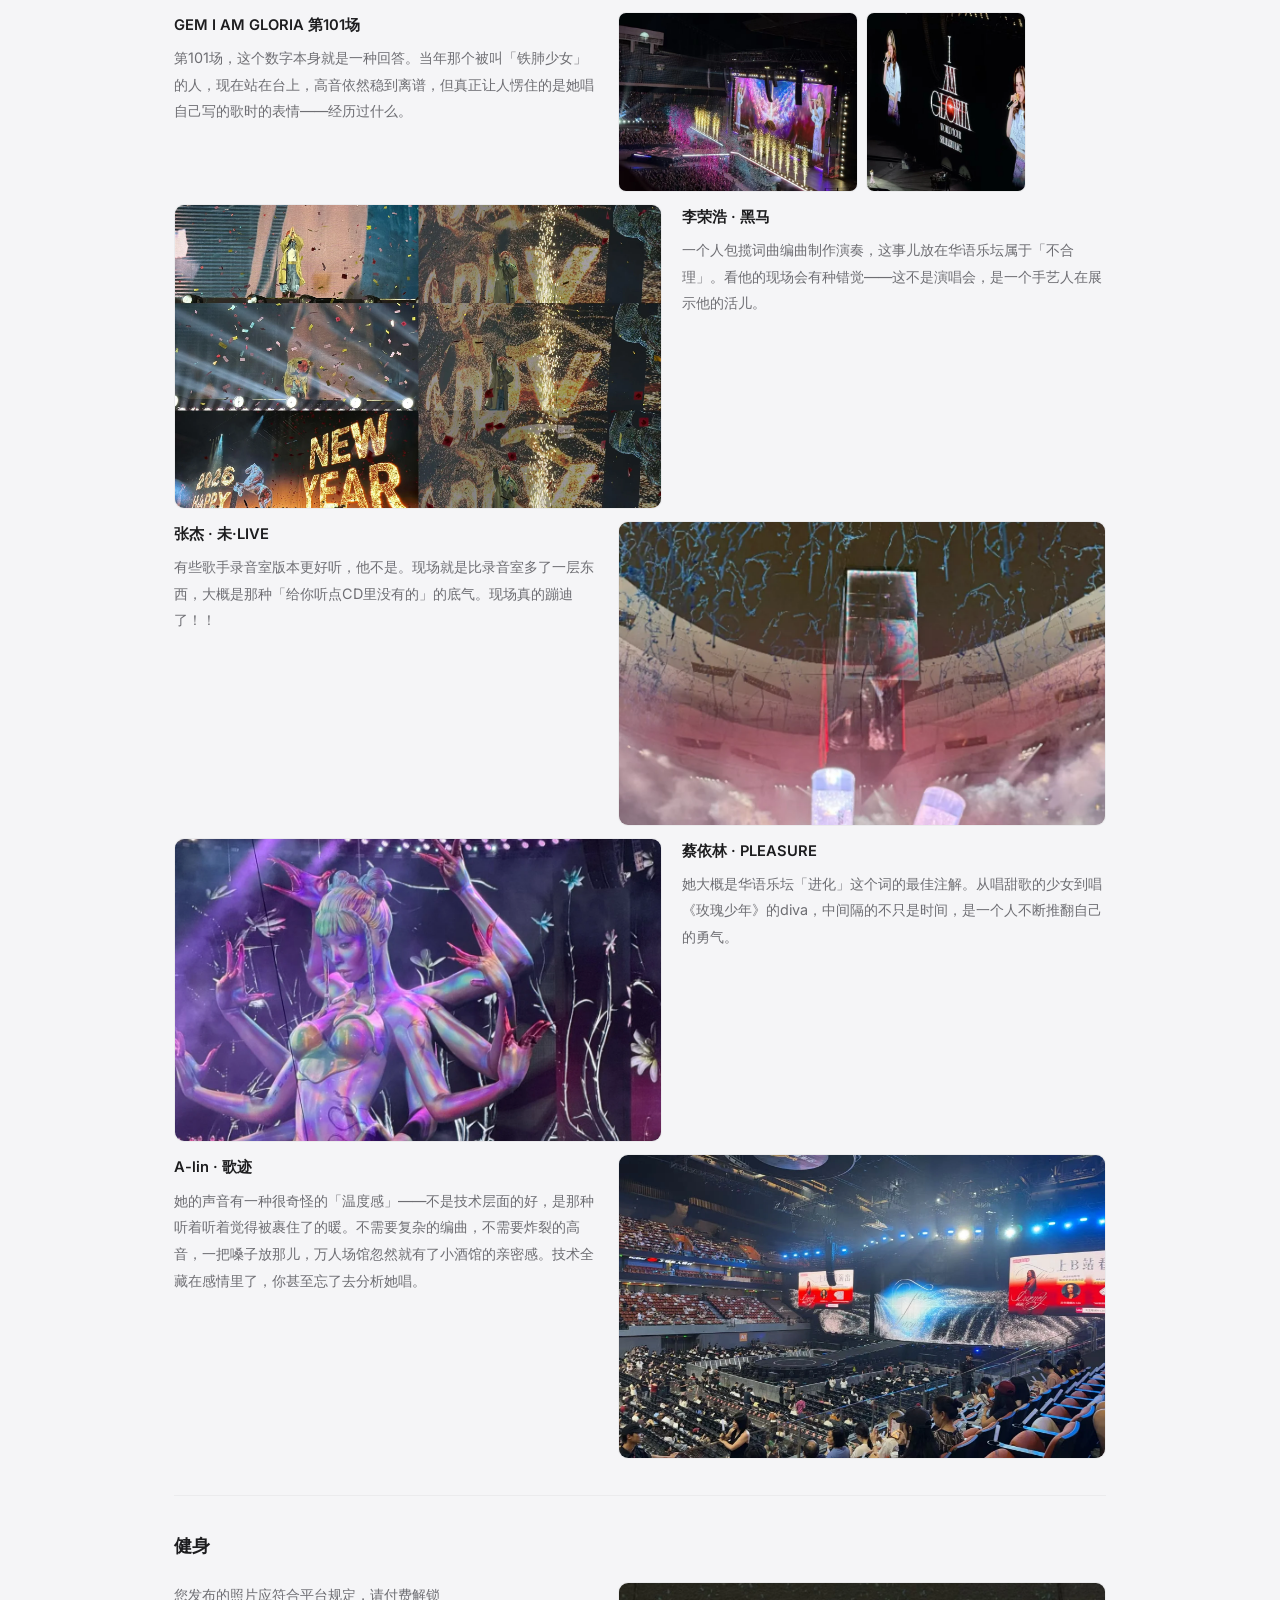
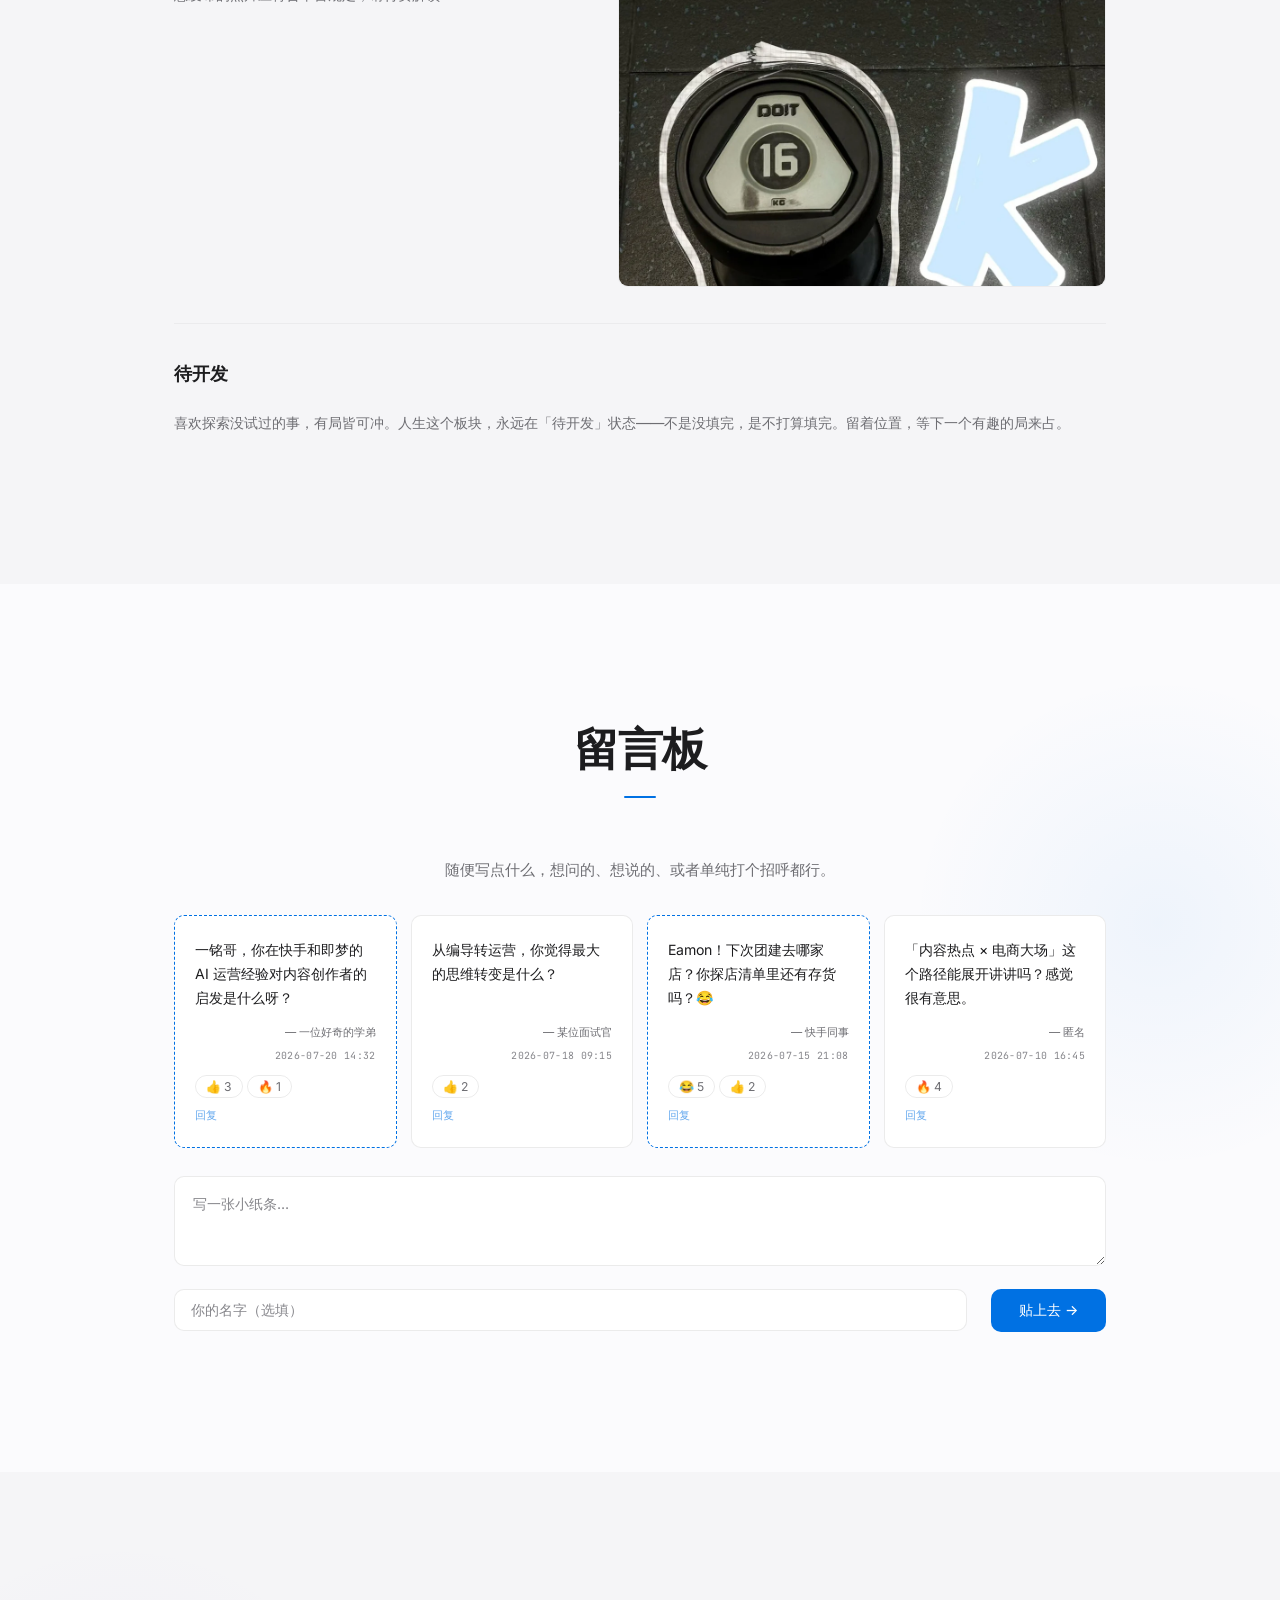
==== commit b5f42c10: "perf: WebP images + split CSS/JS + HD video + fix video seek + fix visitor counter" ====
--- a/index.html
+++ b/index.html
@@ -4,1268 +4,10 @@
 <meta charset="UTF-8" />
 <meta name="viewport" content="width=device-width, initial-scale=1.0" />
 <title>陈一铭 Eamon</title>
-<link rel="preconnect" href="https://fonts.googleapis.com" />
-<link rel="preconnect" href="https://fonts.gstatic.com" crossorigin />
-<link href="https://fonts.googleapis.com/css2?family=LXGW+WenKai:wght@300;400;700&family=JetBrains+Mono:wght@300;400;500&family=Inter:wght@300;400;500;600;700;800;900&display=swap" rel="stylesheet" media="print" onload="this.media='all'" />
-<link rel="stylesheet" href="https://fonts.loli.net/css2?family=LXGW+WenKai:wght@300;400;700&family=JetBrains+Mono:wght@300;400;500&family=Inter:wght@300;400;500;600;700;800;900&display=swap" />
-<style>
-:root{
-  --bg:#fbfbfd;
-  --bg-light:#ffffff;
-  --bg-card:#ffffff;
-  --bg-card-hover:#f5f5f7;
-  --text:#1d1d1f;
-  --text-soft:#424245;
-  --text-dim:#6e6e73;
-  --text-faint:#86868b;
-  --accent:#0071e3;
-  --accent-soft:rgba(0,113,227,0.08);
-  --accent-mid:rgba(0,113,227,0.18);
-  --border:rgba(0,0,0,0.08);
-  --border-light:rgba(0,0,0,0.04);
-  --radius:16px;
-  --radius-sm:10px;
-  --radius-lg:22px;
-  --font-sans:'Inter','SF Pro Display',-apple-system,BlinkMacSystemFont,'Helvetica Neue',sans-serif;
-  --font-cn:'LXGW WenKai','Inter',-apple-system,BlinkMacSystemFont,sans-serif;
-  --font-mono:'SF Mono','JetBrains Mono',ui-monospace,monospace;
-}
-*,*::before,*::after{margin:0;padding:0;box-sizing:border-box}
-html{scroll-behavior:smooth;-webkit-font-smoothing:antialiased;-moz-osx-font-smoothing:grayscale}
-body{
-  background:var(--bg);color:var(--text);
-  font-family:var(--font-cn);
-  line-height:1.7;font-size:16px;
-  overflow-x:hidden;
-}
-a{color:var(--accent);text-decoration:none;transition:color 0.2s}
-a:hover{color:var(--accent)}
-::selection{background:var(--accent);color:#fff}
-
-/* ===== Scrollbar ===== */
-::-webkit-scrollbar{width:6px}
-::-webkit-scrollbar-track{background:var(--bg)}
-::-webkit-scrollbar-thumb{background:#d2d2d7;border-radius:3px}
-::-webkit-scrollbar-thumb:hover{background:var(--accent)}
-html{scrollbar-width:thin;scrollbar-color:#d2d2d7 var(--bg)}
-
-/* ===== Container ===== */
-.wrap{max-width:980px;margin:0 auto;padding:0 24px}
-
-/* ===== Section ===== */
-.s{padding:140px 0;position:relative;overflow:hidden}
-.s-alt{background:#f5f5f7}
-/* subtle ambient glow */
-.s::before{
-  content:'';position:absolute;top:10%;right:-10%;width:500px;height:500px;
-  background:radial-gradient(circle,rgba(0,113,227,0.05) 0%,transparent 70%);
-  pointer-events:none;z-index:0;
-}
-.s-alt::before{
-  content:'';position:absolute;bottom:10%;left:-10%;width:500px;height:500px;
-  background:radial-gradient(circle,rgba(120,90,255,0.04) 0%,transparent 70%);
-  pointer-events:none;z-index:0;
-}
-.s > .wrap{position:relative;z-index:1}
-
-/* ===== Section title ===== */
-.stitle{
-  font-family:var(--font-sans);
-  font-size:clamp(1.8rem,4vw,2.8rem);font-weight:700;
-  letter-spacing:-0.02em;text-align:center;
-  margin-bottom:60px;color:var(--text);
-  line-height:1.15;
-}
-.stitle::after{
-  content:'';display:block;width:32px;height:2px;
-  background:var(--accent);margin:20px auto 0;border-radius:1px;
-}
-.s-alt .stitle{color:var(--text)}
-
-/* ===== Fade reveal ===== */
-.fade{opacity:0;transform:translateY(30px);transition:opacity 0.8s cubic-bezier(0.25,1,0.5,1),transform 0.8s cubic-bezier(0.25,1,0.5,1)}
-.fade.in{opacity:1;transform:none}
-
-/* ===== HERO ===== */
-.hero{
-  min-height:100vh;min-height:700px;
-  display:flex;align-items:center;justify-content:center;
-  text-align:center;position:relative;overflow:hidden;
-  background:linear-gradient(180deg,#ffffff 0%,#fafafc 40%,#f5f5f7 70%,var(--bg) 100%);
-}
-.hero .wrap{display:flex;flex-direction:column;align-items:center;justify-content:center;position:relative;z-index:2;padding-top:40px}
-.hero-portrait{
-  position:relative;width:180px;height:180px;margin:0 auto 36px;
-}
-.hero-glow{
-  position:absolute;inset:-60px;border-radius:50%;
-  background:radial-gradient(circle,rgba(0,113,227,0.1) 0%,rgba(200,220,255,0.05) 40%,transparent 70%);
-  pointer-events:none;z-index:0;
-  animation:heroGlow 4s ease-in-out infinite alternate;
-}
-@keyframes heroGlow{
-  0%{opacity:0.8;transform:scale(1)}
-  100%{opacity:1;transform:scale(1.08)}
-}
-.hero-portrait img{
-  width:100%;height:100%;border-radius:50%;object-fit:cover;
-  position:relative;z-index:1;
-  box-shadow:0 8px 32px rgba(0,0,0,0.1),0 2px 8px rgba(0,113,227,0.08);
-}
-.hero-name{
-  font-family:var(--font-sans);
-  font-size:clamp(2.8rem,6.5vw,5.2rem);font-weight:800;
-  letter-spacing:-0.02em;color:#1d1d1f;line-height:1;
-  margin-bottom:8px;
-}
-.hero-en{
-  font-family:var(--font-sans);
-  font-size:clamp(1rem,2vw,1.4rem);font-weight:300;
-  letter-spacing:0.15em;color:#86868b;
-  margin-bottom:24px;
-}
-.hero-line{
-  width:60px;height:2px;background:linear-gradient(90deg,transparent,var(--accent),transparent);margin:0 auto 24px;
-}
-.hero-tagline{
-  font-family:var(--font-cn);
-  font-size:1.1rem;color:#6e6e73;letter-spacing:0.05em;
-  margin-bottom:10px;
-}
-.hero-school{
-  font-family:var(--font-mono);
-  font-size:0.78rem;color:#86868b;letter-spacing:0.03em;
-  margin-bottom:28px;
-}
-.hero-tags{display:flex;justify-content:center;gap:10px;flex-wrap:wrap;margin-bottom:44px}
-.hero-tags .tag{
-  font-family:var(--font-sans);font-size:0.8rem;
-  padding:7px 18px;border-radius:20px;
-  border:1px solid rgba(0,0,0,0.12);background:transparent;
-  color:#424245;letter-spacing:0.02em;
-  transition:all 0.25s;
-}
-.hero-tags .tag:hover{border-color:#86868b;color:#1d1d1f}
-
-/* Music Player - Apple frosted glass */
-.player-wrap{
-  max-width:420px;margin:0 auto;width:100%;
-  background:rgba(255,255,255,0.72);backdrop-filter:saturate(180%) blur(20px);-webkit-backdrop-filter:saturate(180%) blur(20px);
-  border-radius:var(--radius-lg);
-  padding:20px 24px 22px;text-align:left;
-  border:1px solid var(--border);
-  box-shadow:0 4px 24px rgba(0,0,0,0.06),0 1px 4px rgba(0,0,0,0.04);
-}
-.player-top{display:flex;align-items:center;gap:14px;margin-bottom:16px}
-.player-disc{
-  width:48px;height:48px;border-radius:50%;flex-shrink:0;
-  background:conic-gradient(from 0deg,#e8e8ed,#f5f5f7,#d2d2d7,#e8e8ed,#f5f5f7);
-  display:flex;align-items:center;justify-content:center;
-  animation:spin 14s linear infinite paused;
-  border:1px solid var(--border);
-}
-.player-disc.playing{animation-play-state:running}
-.player-disc .hole{width:14px;height:14px;border-radius:50%;background:var(--border)}
-@keyframes spin{to{transform:rotate(360deg)}}
-.player-info{flex:1;min-width:0}
-.player-info .song{
-  font-family:var(--font-sans);font-weight:500;font-size:0.92rem;color:var(--text);
-  white-space:nowrap;overflow:hidden;text-overflow:ellipsis;
-}
-.player-info .artist{font-family:var(--font-sans);font-size:0.74rem;color:var(--text-dim);margin-top:2px}
-.player-btn{
-  width:40px;height:40px;border-radius:50%;border:none;cursor:pointer;
-  background:var(--accent);color:#fff;font-size:13px;
-  display:flex;align-items:center;justify-content:center;
-  transition:transform 0.25s,box-shadow 0.25s;flex-shrink:0;
-}
-.player-btn:hover{transform:scale(1.06);box-shadow:0 4px 16px rgba(41,151,255,0.4)}
-.player-progress{height:3px;background:var(--border);border-radius:2px;margin-bottom:14px;cursor:pointer;position:relative}
-.player-progress .bar{height:100%;background:var(--accent);border-radius:2px;width:0%;transition:width 0.3s linear}
-.player-progress .dot{
-  position:absolute;top:50%;right:0;width:10px;height:10px;
-  background:var(--accent);border-radius:50%;transform:translate(50%,-50%);
-  box-shadow:0 0 8px rgba(41,151,255,0.4);
-  opacity:0;transition:opacity 0.2s;
-}
-.player-progress:hover .dot{opacity:1}
-.player-controls{display:flex;align-items:center;justify-content:space-between;margin-top:10px}
-.player-controls button{
-  background:none;border:none;cursor:pointer;color:var(--text-dim);
-  font-size:15px;padding:4px;transition:color 0.2s,transform 0.2s;
-}
-.player-controls button:hover{color:var(--accent);transform:scale(1.1)}
-.player-controls .time{font-family:var(--font-mono);font-size:0.7rem;color:var(--text-dim);letter-spacing:0.04em}
-.player-hint{
-  margin-top:8px;text-align:center;font-size:0.68rem;color:var(--text-dim);
-  letter-spacing:0.1em;transition:opacity 0.4s;
-  font-family:var(--font-sans);
-}
-.player-hint.hide{opacity:0}
-
-/* ===== ABOUT ===== */
-.about-text{
-  max-width:680px;margin:0 auto;font-size:1.05rem;line-height:1.9;color:var(--text-dim);
-}
-.about-text p{margin-bottom:1.2em}
-.about-text strong{color:var(--text);font-weight:600}
-.about-text .highlight{color:var(--accent);font-weight:500}
-.about-tags{display:flex;flex-wrap:wrap;gap:10px;justify-content:center;margin-top:40px}
-.about-tag{
-  display:inline-flex;align-items:center;
-  padding:8px 18px;border-radius:20px;font-size:0.85rem;font-weight:400;
-  background:transparent;border:1px solid var(--border);color:var(--text-dim);
-  font-family:var(--font-cn);
-  transition:all 0.25s cubic-bezier(0.25,1,0.5,1);
-}
-.about-tag:hover{
-  transform:translateY(-2px);
-  border-color:var(--accent);color:var(--accent);
-}
-.about-photos{margin-top:48px;display:grid;grid-template-columns:1fr 1fr;gap:12px}
-.about-photos img{
-  width:100%;aspect-ratio:3/4;border-radius:var(--radius);
-  object-fit:cover;display:block;
-  border:1px solid var(--border);
-  transition:transform 0.4s cubic-bezier(0.25,1,0.5,1);
-}
-.about-photos img:hover{transform:translateY(-4px) scale(1.01)}
-
-/* ===== EDUCATION ===== */
-.edu-chapter{margin-bottom:80px;position:relative}
-.edu-chapter:last-child{margin-bottom:0}
-.edu-chapter-head{display:flex;align-items:flex-start;gap:20px;margin-bottom:24px}
-.edu-chapter-num{
-  font-family:var(--font-sans);font-style:normal;font-weight:800;
-  font-size:2.4rem;color:var(--accent);opacity:0.6;line-height:1;flex-shrink:0;
-  letter-spacing:-0.03em;
-}
-.edu-chapter-title{font-family:var(--font-sans);font-weight:700;font-size:1.2rem;line-height:1.4;color:var(--text)}
-.edu-chapter-role{font-family:var(--font-mono);font-size:0.8rem;color:var(--text-dim);margin-top:6px;letter-spacing:0.02em}
-.edu-chapter-body{color:var(--text-dim);font-size:1rem;line-height:1.95;margin-bottom:20px;padding-left:62px}
-.edu-chapter-body p{margin-bottom:0.9em}
-.edu-chapter-body strong{color:var(--text);font-weight:600}
-.edu-chapter-body .accent-text{color:var(--accent);font-weight:500}
-.edu-chapter-body .poetic{
-  font-family:var(--font-cn);font-style:italic;font-size:1.02rem;
-  color:var(--accent);line-height:2;text-align:center;
-  border-top:1px solid var(--border);border-bottom:1px solid var(--border);
-  padding:20px 0;margin:24px 0;
-}
-.edu-images{display:grid;gap:12px;margin-top:20px;padding-left:62px}
-.edu-images.cols-2{grid-template-columns:1fr 1fr}
-.edu-images.cols-1{grid-template-columns:1fr}
-.edu-img{
-  border-radius:var(--radius);overflow:hidden;
-  aspect-ratio:4/3;background:#f5f5f7;
-  border:1px solid var(--border-light);
-  transition:transform 0.35s;
-}
-.edu-img:hover{transform:translateY(-2px)}
-.edu-img img{width:100%;height:100%;object-fit:cover;display:block}
-.edu-img-cap{
-  font-size:0.76rem;color:var(--text-dim);margin-top:8px;
-  text-align:center;letter-spacing:0.03em;
-  font-family:var(--font-sans);
-}
-
-/* ===== EXPERIENCE ===== */
-.exp-card{
-  background:var(--bg-card);border-radius:var(--radius-lg);padding:32px 32px 64px;
-  margin-bottom:20px;cursor:pointer;position:relative;overflow:hidden;
-  border:1px solid var(--border);
-  transition:transform 0.35s cubic-bezier(0.25,1,0.5,1),background 0.35s,border-color 0.35s;
-}
-.exp-card::before{
-  content:'';position:absolute;left:0;top:0;bottom:0;width:3px;
-  background:var(--accent);transform:scaleY(0);transform-origin:top;
-  transition:transform 0.35s cubic-bezier(0.25,1,0.5,1);
-}
-.exp-card:hover{
-  transform:translateY(-3px);background:var(--bg-card-hover);
-  border-color:rgba(58,155,252,0.15);
-}
-.exp-card:hover::before{transform:scaleY(1)}
-.exp-card .open-hint{
-  position:absolute;bottom:28px;right:32px;
-  font-size:0.8rem;color:var(--text-dim);
-  display:flex;align-items:center;gap:6px;
-  transition:all 0.25s;z-index:2;
-  font-family:var(--font-sans);letter-spacing:0.02em;
-}
-.exp-card:hover .open-hint{color:var(--accent);transform:translateX(4px)}
-.exp-header{display:flex;justify-content:space-between;align-items:flex-start;margin-bottom:18px;flex-wrap:wrap;gap:8px}
-.exp-header .co{font-family:var(--font-sans);font-weight:600;font-size:1.1rem;color:var(--text);letter-spacing:-0.01em}
-.exp-header .role{color:var(--text-dim);font-size:0.88rem;font-weight:400;margin-top:4px}
-.exp-header .date{
-  font-family:var(--font-mono);font-size:0.74rem;color:var(--text-faint);
-  margin-top:4px;letter-spacing:0.02em;text-align:right;
-}
-.exp-body{color:var(--text-dim);font-size:0.95rem;line-height:1.85}
-.exp-body p{margin-bottom:0.9em}
-.exp-body strong{color:var(--text);font-weight:600}
-.exp-achieve{list-style:none;padding:0;margin-top:14px}
-.exp-achieve li{
-  position:relative;padding-left:18px;margin-bottom:8px;
-  color:var(--text-dim);font-size:0.9rem;line-height:1.7;
-}
-.exp-achieve li::before{
-  content:'';position:absolute;left:0;top:10px;
-  width:5px;height:5px;border-radius:50%;
-  background:var(--accent);
-}
-
-/* ===== MEMORY MODAL ===== */
-.modal-overlay{
-  position:fixed;inset:0;background:rgba(0,0,0,0.5);
-  z-index:900;opacity:0;pointer-events:none;
-  transition:opacity 0.4s;backdrop-filter:blur(20px);
-  -webkit-backdrop-filter:blur(20px);
-}
-.modal-overlay.open{opacity:1;pointer-events:auto}
-.modal{
-  position:fixed;top:50%;left:50%;
-  transform:translate(-50%,-50%) scale(0.96);
-  background:var(--bg-card);border-radius:var(--radius-lg);
-  width:min(720px,94vw);max-height:90vh;overflow-y:auto;
-  z-index:901;opacity:0;pointer-events:none;
-  transition:opacity 0.5s cubic-bezier(0.25,1,0.5,1),transform 0.5s cubic-bezier(0.25,1,0.5,1);
-  border:1px solid var(--border);
-}
-.modal.open{opacity:1;pointer-events:auto;transform:translate(-50%,-50%) scale(1)}
-.modal::-webkit-scrollbar{width:4px}
-.modal::-webkit-scrollbar-track{background:transparent}
-.modal::-webkit-scrollbar-thumb{background:var(--accent);border-radius:2px}
-.modal-head{
-  padding:32px 40px 20px;display:flex;justify-content:space-between;align-items:flex-start;
-  position:relative;
-}
-.modal-head .mh-co{
-  font-family:var(--font-sans);
-  font-weight:700;font-size:1.3rem;letter-spacing:-0.01em;line-height:1.3;color:var(--text);
-}
-.modal-head .mh-role{
-  color:var(--accent);font-size:0.86rem;margin-top:8px;font-weight:400;
-  font-family:var(--font-sans);
-}
-.modal-close{
-  width:36px;height:36px;border-radius:50%;border:none;cursor:pointer;
-  background:var(--bg-card-hover);color:var(--text-dim);font-size:15px;
-  display:flex;align-items:center;justify-content:center;
-  transition:all 0.25s;flex-shrink:0;
-  border:1px solid var(--border);
-}
-.modal-close:hover{background:var(--accent-soft);color:var(--accent);transform:rotate(90deg)}
-
-/* Cover image full-bleed */
-.memoir-cover{
-  position:relative;width:100%;aspect-ratio:16/10;
-  overflow:hidden;background:#f5f5f7;
-}
-.memoir-cover img{
-  width:100%;height:100%;object-fit:cover;display:block;
-  transition:transform 0.8s ease;
-}
-.memoir-cover:hover img{transform:scale(1.03)}
-.memoir-cover::after{
-  content:'';position:absolute;inset:0;
-  background:linear-gradient(180deg,transparent 55%,rgba(0,0,0,0.5));
-  pointer-events:none;
-}
-.memoir-cover .cover-label{
-  position:absolute;bottom:18px;left:28px;
-  font-family:var(--font-sans);
-  color:#fff;font-size:0.85rem;letter-spacing:0.05em;
-  text-shadow:0 1px 10px rgba(0,0,0,0.6);z-index:4;
-}
-
-/* Article body */
-.memoir-article{padding:28px 40px 12px}
-.memoir-article p{
-  font-family:var(--font-cn);
-  font-size:1rem;line-height:1.95;color:var(--text-dim);
-  margin-bottom:1.2em;letter-spacing:0.01em;
-}
-
-/* Inline figure */
-.memoir-fig{
-  margin:24px 0 28px;border-radius:var(--radius);overflow:hidden;
-  border:1px solid var(--border);
-  transition:transform 0.3s ease;
-}
-.memoir-fig:hover{transform:scale(1.01)}
-.memoir-fig img{
-  width:100%;display:block;
-}
-
-/* Gallery */
-.memoir-gallery{display:grid;gap:12px;margin:24px 0 0}
-.memoir-gallery.cols-2{grid-template-columns:1fr 1fr}
-.memoir-gallery.cols-3{grid-template-columns:repeat(3,1fr)}
-.memoir-gallery .memoir-fig{margin:0}
-
-/* Video inline */
-.memoir-video{
-  margin:24px 0;border-radius:var(--radius);overflow:hidden;
-  background:var(--bg);position:relative;
-  border:1px solid var(--border);
-}
-.memoir-video video{width:100%;display:block;outline:none;background:#000;min-height:120px}
-.memoir-video .video-loader{
-  position:absolute;top:50%;left:50%;transform:translate(-50%,-50%);
-  color:var(--text-dim);font-size:0.8rem;font-family:var(--font-sans);
-  padding:8px 20px;border:1px solid var(--border);border-radius:20px;
-  background:var(--bg-card);transition:opacity 0.3s;
-  pointer-events:none;animation:pulse 1.5s ease-in-out infinite;
-}
-@keyframes pulse{0%,100%{opacity:0.6}50%{opacity:1}}
-.memoir-video .video-caption{
-  padding:12px 18px;background:var(--bg-card);color:var(--text-dim);
-  font-size:0.76rem;letter-spacing:0.04em;
-  font-family:var(--font-sans);
-  border-top:1px solid var(--border-light);
-}
-
-/* Link card */
-.memoir-link{
-  display:flex;align-items:center;gap:16px;
-  margin:24px 0;padding:18px 20px;border-radius:var(--radius);
-  background:var(--bg-card-hover);border:1px solid var(--border);
-  cursor:pointer;
-  transition:all 0.3s cubic-bezier(0.25,1,0.5,1);text-decoration:none !important;
-  color:inherit !important;
-}
-.memoir-link:hover{
-  transform:translateY(-2px);
-  border-color:var(--accent);
-}
-.memoir-link .link-icon{
-  width:44px;height:44px;border-radius:var(--radius-sm);flex-shrink:0;
-  display:flex;align-items:center;justify-content:center;
-  font-size:18px;background:var(--accent-soft);
-  transition:all 0.3s;
-}
-.memoir-link:hover .link-icon{background:var(--accent);color:#fff}
-.memoir-link .link-body{flex:1;min-width:0}
-.memoir-link .link-title{
-  font-weight:500;font-size:0.92rem;color:var(--text);
-  white-space:nowrap;overflow:hidden;text-overflow:ellipsis;
-  font-family:var(--font-sans);
-}
-.memoir-link .link-desc{
-  font-size:0.78rem;color:var(--text-dim);margin-top:3px;
-  white-space:nowrap;overflow:hidden;text-overflow:ellipsis;
-}
-.memoir-link .link-arrow{
-  color:var(--accent);font-size:0.88rem;flex-shrink:0;
-  transition:transform 0.2s;
-}
-.memoir-link:hover .link-arrow{transform:translateX(3px)}
-
-/* End ornament */
-.memoir-end{
-  text-align:center;padding:26px 0 42px;color:var(--text-dim);
-  font-family:var(--font-sans);font-size:1rem;letter-spacing:0.2em;
-}
-
-/* ===== CAMPUS TIMELINE ===== */
-.timeline{position:relative;max-width:880px;margin:0 auto;padding:8px 0}
-.timeline::before{
-  content:'';position:absolute;top:0;bottom:0;left:50%;width:1px;
-  background:linear-gradient(180deg,transparent 0%,var(--accent) 15%,var(--accent) 85%,transparent 100%);
-  transform:translateX(-50%);
-}
-.timeline-item{position:relative;margin-bottom:64px;width:50%;padding:0 44px;box-sizing:border-box}
-.timeline-item:last-child{margin-bottom:0}
-.timeline-item:nth-child(odd){left:0;text-align:right;padding-right:44px;padding-left:0}
-.timeline-item:nth-child(even){left:50%;padding-left:44px;padding-right:0}
-.timeline-item:nth-child(odd) .campus-block-head{flex-direction:row-reverse}
-.timeline-item:nth-child(odd) .campus-images{direction:rtl}
-.timeline-item:nth-child(odd) .campus-images > *{direction:ltr}
-.timeline-dot{
-  position:absolute;top:8px;width:12px;height:12px;border-radius:50%;
-  background:var(--bg);border:2px solid var(--accent);
-  z-index:2;transition:transform 0.3s;
-}
-.timeline-item:nth-child(odd) .timeline-dot{right:-6px}
-.timeline-item:nth-child(even) .timeline-dot{left:-6px}
-.timeline-item:hover .timeline-dot{transform:scale(1.3)}
-.timeline-content{
-  background:var(--bg-card);border-radius:var(--radius);padding:28px 28px 24px;
-  border:1px solid var(--border);
-  position:relative;transition:transform 0.35s,background 0.35s;
-}
-.timeline-content::before{
-  content:'';position:absolute;top:20px;width:0;height:0;border-style:solid;
-}
-.timeline-item:nth-child(odd) .timeline-content::before{
-  right:-10px;border-width:10px 0 10px 10px;border-color:transparent transparent transparent var(--bg-card);
-}
-.timeline-item:nth-child(even) .timeline-content::before{
-  left:-10px;border-width:10px 10px 10px 0;border-color:transparent var(--bg-card) transparent transparent;
-}
-.timeline-content:hover{transform:translateY(-3px);background:var(--bg-card-hover)}
-.campus-block-head{display:flex;align-items:flex-start;gap:12px;margin-bottom:14px}
-.campus-block-icon{
-  width:42px;height:42px;border-radius:11px;flex-shrink:0;
-  display:flex;align-items:center;justify-content:center;
-  font-size:19px;background:var(--accent-soft);
-}
-.campus-block-title{font-family:var(--font-sans);font-weight:600;font-size:1.05rem;line-height:1.4;color:var(--text)}
-.campus-block-sub{font-family:var(--font-mono);font-size:0.76rem;color:var(--text-dim);margin-top:3px;letter-spacing:0.02em}
-.campus-block-body{color:var(--text-dim);font-size:0.95rem;line-height:1.85;margin-bottom:14px}
-.campus-block-body p{margin-bottom:0.8em}
-.campus-block-body strong{color:var(--text);font-weight:600}
-.campus-images{display:grid;gap:10px;margin-top:14px}
-.campus-images.cols-3{grid-template-columns:repeat(3,1fr)}
-.campus-images.cols-2{grid-template-columns:1fr 1fr}
-.campus-images.cols-1{grid-template-columns:1fr}
-.campus-img{
-  border-radius:var(--radius-sm);overflow:hidden;
-  aspect-ratio:1/1;background:#f5f5f7;
-  border:1px solid var(--border-light);transition:transform 0.35s;
-}
-.campus-img:hover{transform:translateY(-2px)}
-.campus-img img{width:100%;height:100%;object-fit:cover;display:block}
-.campus-img.wide{aspect-ratio:16/9}
-
-/* timeline entrance animation */
-.timeline-item{opacity:0;transform:translateY(28px);transition:opacity 0.8s cubic-bezier(0.25,1,0.5,1),transform 0.8s cubic-bezier(0.25,1,0.5,1)}
-.timeline-item.in{opacity:1;transform:translateY(0)}
-
-/* ===== THOUGHTS ===== */
-.thoughts-tabs{display:flex;gap:8px;margin-bottom:40px;flex-wrap:wrap;justify-content:center}
-.thoughts-tab{
-  padding:10px 22px;border-radius:24px;border:1px solid var(--border);
-  background:transparent;color:var(--text-dim);cursor:pointer;
-  font-family:var(--font-cn);font-size:0.86rem;font-weight:400;transition:all 0.25s;
-}
-.thoughts-tab:hover{border-color:var(--accent);color:var(--accent)}
-.thoughts-tab.active{background:var(--accent);color:#fff;border-color:var(--accent);font-weight:500}
-.thoughts-panels{min-height:100px;margin-bottom:40px}
-.thoughts-panel{display:none}
-.thoughts-panel.active{display:block}
-.thought-article{
-  background:var(--bg-card);border-radius:var(--radius);padding:20px 28px;
-  margin-bottom:12px;
-  border:1px solid var(--border);
-  cursor:pointer;
-  transition:transform 0.3s cubic-bezier(0.25,1,0.5,1),background 0.3s,border-color 0.3s;
-}
-.thought-article:hover{transform:translateY(-2px);background:var(--bg-card-hover);border-color:var(--accent-mid)}
-.thought-article-meta{
-  display:flex;justify-content:space-between;align-items:center;
-  margin-bottom:10px;font-size:0.74rem;color:var(--text-faint);
-  font-family:var(--font-mono);letter-spacing:0.02em;
-}
-.thought-article-title{
-  font-family:var(--font-sans);
-  font-size:1.05rem;font-weight:600;margin-bottom:0;color:var(--text);
-  letter-spacing:-0.01em;
-  display:flex;align-items:center;justify-content:space-between;gap:12px;
-}
-.thought-article-title .arrow{color:var(--text-faint);font-size:0.8rem;transition:transform 0.2s,color 0.2s;flex-shrink:0}
-.thought-article:hover .thought-article-title .arrow{color:var(--accent);transform:translateX(3px)}
-.thought-article-actions{display:flex;gap:6px;flex-shrink:0}
-.thought-article-actions button{
-  background:none;border:none;color:var(--text-faint);cursor:pointer;
-  font-size:0.72rem;font-family:inherit;opacity:0;transition:opacity 0.2s;
-  padding:2px 8px;border-radius:6px;
-}
-.thought-article:hover .thought-article-actions button{opacity:0.6}
-.thought-article-actions button:hover{opacity:1 !important;color:var(--accent)}
-.thought-article-body{color:var(--text-dim);font-size:0.95rem;line-height:1.9}
-.thought-article-body p{margin-bottom:0.9em}
-.thought-empty{
-  text-align:center;padding:56px 20px;color:var(--text-dim);
-  font-size:0.92rem;font-style:italic;
-  font-family:var(--font-sans);letter-spacing:0.03em;
-}
-
-/* Thought detail modal */
-.thought-modal{
-  position:fixed;inset:0;z-index:940;
-  background:rgba(0,0,0,0.5);backdrop-filter:blur(20px);-webkit-backdrop-filter:blur(20px);
-  display:flex;align-items:flex-start;justify-content:center;
-  overflow-y:auto;padding:60px 24px;
-  opacity:0;pointer-events:none;
-  transition:opacity 0.35s cubic-bezier(0.25,1,0.5,1);
-}
-.thought-modal.open{opacity:1;pointer-events:auto}
-.thought-modal-inner{
-  background:var(--bg-card);border-radius:var(--radius-lg);
-  max-width:680px;width:100%;padding:48px 52px;
-  border:1px solid var(--border);
-  transform:translateY(20px) scale(0.98);
-  transition:transform 0.4s cubic-bezier(0.25,1,0.5,1);
-  position:relative;
-}
-.thought-modal.open .thought-modal-inner{transform:translateY(0) scale(1)}
-.thought-modal-close{
-  position:absolute;top:20px;right:24px;
-  width:36px;height:36px;border-radius:50%;border:1px solid var(--border);cursor:pointer;
-  background:var(--bg-card-hover);color:var(--text-dim);font-size:15px;
-  display:flex;align-items:center;justify-content:center;
-  transition:all 0.25s;
-}
-.thought-modal-close:hover{background:var(--accent-soft);color:var(--accent);transform:rotate(90deg)}
-.thought-modal-meta{font-size:0.76rem;color:var(--text-faint);font-family:var(--font-mono);letter-spacing:0.02em;margin-bottom:16px}
-.thought-modal-title{font-family:var(--font-sans);font-size:1.6rem;font-weight:700;color:var(--text);letter-spacing:-0.01em;line-height:1.3;margin-bottom:24px;padding-bottom:20px;border-bottom:1px solid var(--border-light)}
-.thought-modal-body{color:var(--text-dim);font-size:1rem;line-height:1.95;overflow-x:auto;word-wrap:break-word}
-.thought-modal-body p{margin-bottom:1em}
-.thought-modal-body img{max-width:100%;height:auto;border-radius:var(--radius-sm);display:block;margin:8px 0}
-.thought-modal-attachments{margin-top:20px;display:flex;gap:12px;flex-wrap:wrap}
-.thought-modal-attachments img{max-width:100%;border-radius:var(--radius-sm);margin-bottom:8px}
-.thought-modal-attachments video{max-width:100%;border-radius:var(--radius-sm);margin-bottom:8px}
-.thought-modal-attachments .thought-attach-item{
-  display:inline-flex;align-items:center;gap:6px;padding:8px 14px;
-  background:var(--bg-card-hover);border-radius:var(--radius-sm);
-  font-size:0.82rem;color:var(--text-dim);text-decoration:none;
-  transition:background 0.2s,color 0.2s;
-}
-.thought-modal-attachments .thought-attach-item:hover{background:var(--accent-soft);color:var(--accent)}
-.thought-modal-actions{
-  margin-top:32px;padding-top:24px;border-top:1px solid var(--border-light);
-  display:flex;gap:12px;justify-content:flex-end;
-}
-.thought-modal-actions button{
-  padding:6px 16px;border-radius:var(--radius-sm);font-size:0.78rem;
-  background:none;border:1px solid var(--border);color:var(--text-dim);
-  cursor:pointer;font-family:inherit;transition:all 0.2s;
-}
-.thought-modal-actions button:hover{border-color:var(--accent);color:var(--accent)}
-
-/* Article comment count on cards */
-.thought-article-comments{font-size:0.75rem;color:var(--text-dim);margin-top:4px}
-
-/* Article comments section */
-.article-comments-section{margin-top:32px;padding-top:24px;border-top:1px solid var(--border-light)}
-.comments-title{font-size:1rem;font-weight:600;margin-bottom:16px}
-.comments-list{display:flex;flex-direction:column;gap:12px;margin-bottom:16px;max-height:300px;overflow-y:auto}
-.comments-empty{color:var(--text-dim);font-size:0.85rem;padding:12px 0;text-align:center}
-.comment-item{padding:12px 16px;background:var(--bg);border-radius:var(--radius-sm);border:1px solid var(--border-light)}
-.comment-head{display:flex;justify-content:space-between;align-items:center;margin-bottom:6px}
-.comment-name{font-size:0.8rem;font-weight:600;color:var(--text)}
-.comment-time{font-size:0.7rem;color:var(--text-dim)}
-.comment-text{font-size:0.85rem;line-height:1.6;color:var(--text)}
-.comment-input-area{display:flex;flex-direction:column;gap:8px}
-.comment-input-area input{
-  padding:8px 12px;border:1px solid var(--border);border-radius:var(--radius-sm);
-  font-size:0.8rem;font-family:inherit;background:var(--card-bg);color:var(--text);
-}
-.comment-input-area textarea{
-  padding:8px 12px;border:1px solid var(--border);border-radius:var(--radius-sm);
-  font-size:0.85rem;font-family:inherit;background:var(--card-bg);color:var(--text);resize:vertical;
-}
-.comment-input-area button{
-  align-self:flex-end;padding:6px 20px;border-radius:var(--radius-sm);
-  background:var(--accent);color:#fff;border:none;font-size:0.8rem;
-  cursor:pointer;font-family:inherit;transition:opacity 0.2s;
-}
-.comment-input-area button:hover{opacity:0.85}
-
-/* Rich text editor toolbar */
-.editor-toolbar{
-  display:flex;align-items:center;gap:4px;flex-wrap:wrap;
-  padding:8px 12px;background:var(--bg);border:1px solid var(--border);
-  border-radius:var(--radius-sm) var(--radius-sm) 0 0;
-  border-bottom:none;
-}
-.editor-toolbar .tb-btn{
-  display:inline-flex;align-items:center;justify-content:center;
-  min-width:30px;height:30px;padding:0 6px;border-radius:6px;
-  border:1px solid transparent;background:transparent;cursor:pointer;
-  font-family:var(--font-sans);font-size:0.82rem;font-weight:600;
-  color:var(--text-dim);transition:all 0.15s;
-}
-.editor-toolbar .tb-btn:hover{background:var(--accent-soft);color:var(--accent)}
-.editor-toolbar .tb-btn.active{background:var(--accent-soft);color:var(--accent)}
-.editor-toolbar .tb-sep{width:1px;height:18px;background:var(--border);margin:0 4px}
-.editor-toolbar .tb-select{
-  height:28px;padding:0 8px;border-radius:6px;border:1px solid var(--border);
-  background:var(--bg);color:var(--text-dim);font-family:inherit;font-size:0.78rem;
-  cursor:pointer;outline:none;
-}
-.editor-toolbar .tb-color-wrap{position:relative;display:inline-flex;align-items:center}
-.editor-toolbar .tb-color{
-  width:28px;height:28px;border-radius:6px;border:1px solid var(--border);
-  cursor:pointer;background:transparent;padding:0;overflow:hidden;
-  display:flex;align-items:center;justify-content:center;font-size:0.7rem;color:var(--text-dim);
-}
-.editor-toolbar .tb-color-bar{position:absolute;bottom:2px;left:4px;right:4px;height:3px;border-radius:2px;background:var(--accent)}
-.editor-toolbar input[type="color"]{
-  position:absolute;inset:0;width:100%;height:100%;opacity:0;cursor:pointer;border:none;
-}
-.editor-content{
-  width:100%;background:var(--bg);border:1px solid var(--border);border-radius:0 0 var(--radius-sm) var(--radius-sm);
-  padding:16px;font-family:inherit;font-size:0.92rem;line-height:1.8;color:var(--text);
-  min-height:140px;outline:none;transition:border-color 0.2s;
-  overflow-x:auto;word-wrap:break-word;
-}
-.editor-content:focus{border-color:var(--accent)}
-.editor-content:empty::before{content:attr(data-placeholder);color:var(--text-faint)}
-/* Constrain images inside editor */
-.editor-content img{max-width:100%;height:auto;border-radius:var(--radius-sm);display:block;margin:8px 0}
-.editor-content img.resizable{
-  outline:2px dashed var(--accent);outline-offset:2px;
-}
-.img-resize-handle{
-  position:absolute;width:14px;height:14px;background:var(--accent);
-  border:2px solid #fff;border-radius:50%;cursor:nwse-resize;z-index:10;
-  box-shadow:0 1px 4px rgba(0,0,0,0.3);
-}
-/* Writer */
-.thoughts-writer{display:none;
-  background:var(--bg-card);border-radius:var(--radius);padding:28px;
-  border:1px solid var(--border);
-}
-.writer-head{display:flex;gap:12px;margin-bottom:16px}
-.writer-title{
-  flex:2;padding:10px 16px;border:1px solid var(--border);border-radius:var(--radius-sm);
-  font-family:inherit;font-size:0.92rem;outline:none;color:var(--text);
-  background:var(--bg);transition:border-color 0.2s;
-}
-.writer-title:focus{border-color:var(--accent)}
-.writer-category{
-  flex:1;padding:10px 16px;border:1px solid var(--border);border-radius:var(--radius-sm);
-  font-family:inherit;font-size:0.88rem;outline:none;
-  background:var(--bg);color:var(--text-dim);cursor:pointer;
-}
-.writer-content{
-  width:100%;background:var(--bg);border:1px solid var(--border);border-radius:var(--radius-sm);
-  padding:16px;font-family:inherit;font-size:0.92rem;line-height:1.8;color:var(--text);
-  resize:vertical;min-height:100px;outline:none;transition:border-color 0.2s;
-}
-.writer-content:focus{border-color:var(--accent)}
-.writer-attachments{margin-top:12px}
-.writer-attach-list{display:flex;gap:8px;flex-wrap:wrap;margin-top:8px}
-.writer-attach-tag{
-  display:inline-flex;align-items:center;gap:6px;padding:6px 12px;border-radius:var(--radius-sm);
-  background:var(--bg);border:1px solid var(--border);font-size:0.78rem;color:var(--text-dim);
-}
-.writer-attach-tag .remove{cursor:pointer;color:var(--accent);font-weight:700}
-.writer-attach-tag .remove:hover{color:var(--text)}
-.writer-attach-btn{
-  display:inline-flex;align-items:center;gap:6px;padding:6px 14px;border-radius:var(--radius-sm);
-  background:var(--bg);border:1px dashed var(--border);color:var(--text-dim);font-size:0.8rem;
-  cursor:pointer;transition:all 0.2s;font-family:inherit;
-}
-.writer-attach-btn:hover{border-color:var(--accent);color:var(--accent)}
-.writer-actions{display:flex;justify-content:space-between;align-items:center;margin-top:12px}
-.writer-hint{font-size:0.78rem;color:var(--text-dim)}
-.writer-publish{
-  background:var(--accent);color:#fff;border:none;border-radius:var(--radius-sm);
-  padding:10px 28px;font-family:inherit;font-size:0.88rem;font-weight:600;
-  cursor:pointer;transition:opacity 0.2s;
-}
-.writer-publish:hover{opacity:0.85}
-.thoughts-writer.open{display:block}
-.thoughts-admin-toggle{text-align:center;margin-top:24px}
-.thoughts-admin-toggle button{
-  background:none;border:1px solid var(--border);border-radius:20px;
-  padding:6px 20px;color:var(--text-dim);font-family:inherit;
-  font-size:0.82rem;cursor:pointer;transition:all 0.2s;
-}
-.thoughts-admin-toggle button:hover{border-color:var(--accent);color:var(--accent)}
-.thought-article-attachments{margin-top:16px;display:flex;gap:10px;flex-wrap:wrap}
-.thought-attach-item{
-  display:inline-flex;align-items:center;gap:8px;padding:10px 14px;border-radius:var(--radius-sm);
-  background:var(--bg);border:1px solid var(--border);font-size:0.82rem;color:var(--text-dim);
-  cursor:pointer;transition:all 0.2s;text-decoration:none !important;
-}
-.thought-attach-item:hover{border-color:var(--accent)}
-.thought-attach-item .icon{font-size:1.1rem}
-.thought-attach-item .name{max-width:160px;overflow:hidden;text-overflow:ellipsis;white-space:nowrap}
-.thought-attach-preview{margin-top:12px;border-radius:var(--radius-sm);overflow:hidden;max-width:100%}
-.thought-attach-preview img{max-width:100%;display:block;border-radius:var(--radius-sm)}
-.thought-attach-preview video{max-width:100%;display:block;border-radius:var(--radius-sm)}
-
-/* ===== LIFE / INTERESTS — Cinema ===== */
-.life-item{
-  margin-bottom:32px;padding-bottom:24px;border-bottom:1px solid var(--border-light);
-  position:relative;
-}
-.life-item:last-child{border-bottom:none;margin-bottom:0;padding-bottom:0}
-.life-text{
-  color:var(--text-dim);font-size:0.9rem;line-height:1.85;margin-bottom:0.5em;
-}
-.life-text strong{
-  color:var(--text);font-family:var(--font-sans);
-  font-size:1.15rem;font-weight:700;display:block;
-  margin-bottom:20px;letter-spacing:-0.01em;
-}
-.life-text em,.life-text i{color:var(--accent);font-style:italic}
-
-/* Alternating text+image pair */
-.life-pair{
-  display:flex;gap:20px;align-items:flex-start;margin-bottom:12px;
-}
-.life-pair.alt{flex-direction:row-reverse}
-.life-pair-text{flex:1;min-width:0}
-.life-pair-media{flex:1.15;min-width:0}
-
-/* Filmstrip — horizontal scroll with hero first */
-.life-grid{
-  display:flex;gap:8px;
-  overflow-x:auto;scroll-snap-type:x mandatory;
-  scrollbar-width:none;-ms-overflow-style:none;
-  -webkit-overflow-scrolling:touch;
-}
-.life-grid::-webkit-scrollbar{display:none}
-.life-grid .life-img:first-child{
-  width:240px;
-}
-.life-grid .life-img{
-  flex:0 0 auto;width:160px;margin:0;scroll-snap-align:start;cursor:pointer;
-  border-radius:8px;overflow:hidden;aspect-ratio:4/3;background:#f5f5f7;
-  border:1px solid var(--border-light);
-  transition:all 0.3s cubic-bezier(0.25,1,0.5,1);
-}
-.life-grid .life-img:hover{
-  transform:translateY(-3px) scale(1.02);
-  box-shadow:0 8px 24px rgba(0,0,0,0.1);
-}
-.life-grid .life-img img{width:100%;height:100%;object-fit:cover;display:block}
-
-/* Standalone image inside pair */
-.life-pair-media>.life-img{
-  margin:0;border-radius:10px;overflow:hidden;
-  aspect-ratio:16/10;background:#f5f5f7;
-  border:1px solid var(--border-light);
-  transition:all 0.35s cubic-bezier(0.25,1,0.5,1);
-  cursor:pointer;max-width:100%;
-}
-.life-pair-media>.life-img:hover{transform:translateY(-3px);box-shadow:0 10px 30px rgba(0,0,0,0.12)}
-.life-pair-media>.life-img img{width:100%;height:100%;object-fit:cover;display:block;transition:transform 0.6s ease}
-.life-pair-media>.life-img:hover img{transform:scale(1.03)}
-
-/* Filmstrip scroll fade hint */
-.life-grid-wrap{position:relative}
-.life-grid-wrap::after{
-  content:'';position:absolute;right:0;top:0;bottom:0;width:48px;
-  background:linear-gradient(90deg,transparent,#f5f5f7);
-  pointer-events:none;border-radius:0 8px 8px 0;z-index:2;
-}
-
-/* Standalone text (no pair) */
-.life-text.foot{margin-top:8px;font-style:italic}
-
-/* Life responsive */
-@media(max-width:768px){
-  .life-pair,.life-pair.alt{flex-direction:column;gap:12px}
-  .life-pair-media{width:100%}
-  .life-grid .life-img:first-child{width:200px}
-}
-
-/* ===== CINEMA LIGHTBOX ===== */
-.cinema-overlay{
-  position:fixed;inset:0;z-index:950;
-  background:rgba(0,0,0,0.92);
-  backdrop-filter:blur(30px);-webkit-backdrop-filter:blur(30px);
-  display:flex;align-items:center;justify-content:center;flex-direction:column;
-  opacity:0;pointer-events:none;
-  transition:opacity 0.4s cubic-bezier(0.25,1,0.5,1);
-}
-.cinema-overlay.open{opacity:1;pointer-events:auto}
-.cinema-screen{
-  position:relative;max-width:86vw;max-height:80vh;
-  border-radius:10px;overflow:hidden;
-  box-shadow:0 24px 80px rgba(0,0,0,0.5),0 0 0 1px rgba(255,255,255,0.06);
-  transform:scale(0.92);transition:transform 0.5s cubic-bezier(0.25,1,0.5,1);
-}
-.cinema-overlay.open .cinema-screen{transform:scale(1)}
-.cinema-screen img{
- display:block;max-width:86vw;max-height:80vh;object-fit:contain;
-}
-.cinema-caption{
-  margin-top:16px;font-size:0.78rem;color:rgba(255,255,255,0.45);
-  font-family:var(--font-mono);letter-spacing:0.08em;
-  text-align:center;
-}
-.cinema-close{
-  position:fixed;top:20px;right:24px;z-index:951;
-  width:40px;height:40px;border-radius:50%;border:none;cursor:pointer;
-  background:rgba(255,255,255,0.1);color:rgba(255,255,255,0.7);font-size:18px;
-  display:flex;align-items:center;justify-content:center;
-  transition:all 0.25s;backdrop-filter:blur(10px);
-}
-.cinema-close:hover{background:rgba(255,255,255,0.2);color:#fff;transform:rotate(90deg)}
-.cinema-nav{
-  position:fixed;top:50%;z-index:951;
-  width:44px;height:44px;border-radius:50%;border:none;cursor:pointer;
-  background:rgba(255,255,255,0.08);color:rgba(255,255,255,0.6);font-size:18px;
-  display:flex;align-items:center;justify-content:center;
-  transition:all 0.25s;backdrop-filter:blur(10px);
-}
-.cinema-nav:hover{background:rgba(255,255,255,0.18);color:#fff}
-.cinema-prev{left:16px;transform:translateY(-50%)}
-.cinema-next{right:16px;transform:translateY(-50%)}
-.cinema-counter{
-  position:fixed;bottom:20px;left:50%;transform:translateX(-50%);z-index:951;
-  font-family:var(--font-mono);font-size:0.7rem;color:rgba(255,255,255,0.35);
-  letter-spacing:0.12em;
-}
-
-/* ===== NOTES ===== */
-.notes-intro{color:var(--text-dim);margin-bottom:32px;font-size:0.92rem;text-align:center}
-.notes-board{
-  display:grid;grid-template-columns:repeat(auto-fill,minmax(220px,1fr));gap:14px;
-  margin-bottom:28px;
-}
-.note-card{
-  background:var(--bg-card);border-radius:var(--radius-sm);padding:22px 20px;
-  position:relative;transform:rotate(var(--rot,0deg));
-  transition:all 0.3s cubic-bezier(0.25,1,0.5,1);min-height:130px;
-  display:flex;flex-direction:column;justify-content:space-between;
-  border:1px solid var(--border);
-}
-.note-card:hover{transform:rotate(0deg) translateY(-4px);z-index:2;background:var(--bg-card-hover)}
-.note-card .q{font-size:0.88rem;color:var(--text);line-height:1.7;margin-bottom:14px;flex:1}
-.note-card .from{font-size:0.7rem;color:var(--text-dim);text-align:right;font-family:var(--font-sans)}
-.note-card.pin{border:1px dashed var(--accent)}
-.note-reply-btn{
-  font-size:0.7rem;color:var(--accent);background:none;border:none;
-  cursor:pointer;padding:2px 0;font-family:inherit;opacity:0.6;transition:opacity 0.2s;
-  text-align:left;margin-top:8px;
-}
-.note-reply-btn:hover{opacity:1;text-decoration:underline}
-.note-reply-area{display:flex;flex-direction:column;gap:8px;margin-top:10px}
-.note-reply-area input{
-  background:var(--bg);border:1px solid var(--border);border-radius:6px;
-  padding:8px 12px;color:var(--text);font-family:inherit;font-size:0.82rem;outline:none;
-  transition:border-color 0.2s;
-}
-.note-reply-area input:focus{border-color:var(--accent)}
-.note-reply-area > button{
-  background:var(--accent);color:#fff;border:none;border-radius:6px;
-  padding:7px 16px;font-family:inherit;font-size:0.8rem;cursor:pointer;
-  align-self:flex-start;transition:opacity 0.2s;
-}
-.note-reply-area > button:hover{opacity:0.88}
-.note-reply{
-  margin-top:10px;padding:12px 14px;background:var(--bg);border-radius:6px;
-  border-left:2px solid var(--accent);
-}
-.note-reply .reply-text{font-size:0.82rem;color:var(--text-dim);line-height:1.65}
-.note-reply .reply-from{display:block;font-size:0.68rem;color:var(--accent);margin-top:6px;text-align:right;font-family:var(--font-sans)}
-.note-reply .reply-time{display:block;font-size:0.62rem;color:var(--text-faint);margin-top:2px;text-align:right}
-.note-time{font-size:0.62rem;color:var(--text-faint);margin-top:6px;text-align:right;font-family:var(--font-mono);letter-spacing:0.03em}
-.note-emoji-bar{display:flex;gap:4px;margin-top:10px;flex-wrap:wrap}
-.note-emoji-bar .emoji-btn{
-  background:none;border:1px solid var(--border);border-radius:12px;padding:3px 10px;
-  font-size:0.76rem;cursor:pointer;color:var(--text-dim);transition:all 0.2s;font-family:inherit;
-}
-.note-emoji-bar .emoji-btn:hover{border-color:var(--accent);color:var(--text)}
-.note-emoji-bar .emoji-btn.picked{border-color:var(--accent);background:var(--accent-soft);color:#fff}
-.note-emoji-picker{
-  display:flex;gap:6px;padding:8px;background:var(--bg);border-radius:6px;flex-wrap:wrap;
-  border:1px solid var(--border-light);
-}
-.note-emoji-picker span{cursor:pointer;font-size:1.05rem;padding:3px 5px;border-radius:4px;transition:background 0.2s}
-.note-emoji-picker span:hover{background:var(--accent-soft)}
-.note-form textarea{
-  width:100%;background:var(--bg-card);border:1px solid var(--border);border-radius:var(--radius-sm);
-  padding:18px;color:var(--text);font-family:inherit;font-size:0.9rem;
-  resize:vertical;min-height:90px;outline:none;transition:border-color 0.3s;
-}
-.note-form textarea:focus{border-color:var(--accent)}
-.note-form textarea::placeholder{color:var(--text-faint)}
-.note-form .submit-row{display:flex;justify-content:space-between;align-items:center;margin-top:14px;gap:12px}
-.note-form input{
-  flex:1;background:var(--bg-card);border:1px solid var(--border);border-radius:var(--radius-sm);
-  padding:12px 16px;color:var(--text);font-family:inherit;font-size:0.85rem;
-  outline:none;transition:border-color 0.3s;
-}
-.note-form input:focus{border-color:var(--accent)}
-.note-form input::placeholder{color:var(--text-faint)}
-.note-form button{
-  background:var(--accent);color:#fff;border:none;border-radius:var(--radius-sm);
-  padding:12px 28px;font-family:inherit;font-size:0.88rem;font-weight:500;
-  cursor:pointer;margin-left:12px;transition:all 0.25s;white-space:nowrap;
-}
-.note-form button:hover{background:#1a7fd6;transform:translateY(-1px)}
-
-/* ===== CONTACT ===== */
-.contact-grid{display:grid;grid-template-columns:repeat(auto-fit,minmax(200px,1fr));gap:16px}
-.contact-card{
-  background:var(--bg-card);border-radius:var(--radius);padding:32px 24px;
-  text-align:center;
-  transition:all 0.35s cubic-bezier(0.25,1,0.5,1);
-  border:1px solid var(--border);
-  text-decoration:none !important;color:inherit;display:block;
-}
-.contact-card:hover{
-  transform:translateY(-4px);
-  border-color:var(--accent);background:var(--bg-card-hover);
-}
-.contact-card .icon{font-size:1.8rem;margin-bottom:10px;transition:transform 0.3s}
-.contact-card:hover .icon{transform:scale(1.15)}
-.contact-card .label{font-size:0.7rem;color:var(--text-dim);text-transform:uppercase;letter-spacing:0.12em;margin-bottom:6px;font-family:var(--font-mono)}
-.contact-card .val{font-size:0.92rem;font-weight:500;color:var(--text);line-height:1.5;word-break:break-all}
-.contact-card .qr-img{
-  width:88px;height:88px;border-radius:8px;margin:8px auto 0;display:block;
-  border:1px solid var(--border);transition:transform 0.3s;
-}
-.contact-card:hover .qr-img{transform:scale(1.05)}
-
-/* ===== FRIEND MATCH ===== */
-.match-wrap{max-width:560px;margin:0 auto}
-.match-card{
-  background:var(--bg-card);border-radius:var(--radius-lg);padding:44px 36px;
-  border:1px solid var(--border);
-  text-align:center;position:relative;overflow:hidden;
-}
-.match-card::before{
-  content:'';position:absolute;top:0;left:0;right:0;height:3px;
-  background:linear-gradient(90deg,var(--accent),#4fb0ff,var(--accent));
-}
-.match-start .match-icon{
-  width:80px;height:80px;border-radius:50%;
-  background:var(--accent-soft);
-  display:flex;align-items:center;justify-content:center;
-  margin:0 auto 20px;font-size:2.2rem;
-  animation:matchFloat 3s ease-in-out infinite;
-  border:2px solid var(--accent-soft);
-}
-@keyframes matchFloat{0%,100%{transform:translateY(0)}50%{transform:translateY(-8px)}}
-.match-start h3{
-  font-family:var(--font-sans);font-size:1.5rem;font-weight:700;
-  margin-bottom:8px;color:var(--text);letter-spacing:-0.01em;
-}
-.match-start .match-desc{
-  font-size:0.88rem;color:var(--text-dim);line-height:1.7;margin-bottom:28px;
-}
-.match-btn{
-  background:var(--accent);color:#fff;border:none;border-radius:var(--radius-sm);
-  padding:14px 40px;font-family:inherit;font-size:1rem;font-weight:500;
-  cursor:pointer;transition:all 0.3s cubic-bezier(0.25,1,0.5,1);
-}
-.match-btn:hover{transform:translateY(-2px);background:#1a7fd6}
-/* Form */
-.match-form{display:none;text-align:left}
-.match-form.active{display:block;animation:matchFadeIn 0.4s ease}
-@keyframes matchFadeIn{from{opacity:0}to{opacity:1}}
-.match-form-group{margin-bottom:20px}
-.match-form-group label{
-  display:block;font-family:var(--font-mono);font-size:0.7rem;
-  color:var(--text-dim);letter-spacing:0.08em;text-transform:uppercase;
-  margin-bottom:8px;
-}
-.match-form-group input,
-.match-form-group select{
-  width:100%;padding:12px 16px;border-radius:var(--radius-sm);
-  border:1px solid var(--border);background:var(--bg);
-  font-family:inherit;font-size:0.95rem;color:var(--text);
-  outline:none;transition:all 0.2s;
-  -webkit-appearance:none;appearance:none;
-}
-.match-form-group input:focus,
-.match-form-group select:focus{
-  border-color:var(--accent);
-  box-shadow:0 0 0 3px var(--accent-soft);
-}
-.match-form-row{display:grid;grid-template-columns:1fr 1fr;gap:16px}
-.match-submit-btn{
-  width:100%;background:var(--accent);color:#fff;border:none;
-  border-radius:var(--radius-sm);padding:14px;font-family:inherit;
-  font-size:1rem;font-weight:500;cursor:pointer;
-  transition:all 0.3s;margin-top:8px;
-}
-.match-submit-btn:hover{background:#1a7fd6;transform:translateY(-1px)}
-/* Loading */
-.match-loading{display:none;text-align:center;padding:40px 0}
-.match-loading.active{display:block}
-.match-loading-spinner{
-  width:60px;height:60px;margin:0 auto 20px;position:relative;
-}
-.match-loading-spinner::before{
-  content:'';position:absolute;inset:0;
-  border:2px solid var(--border);border-top-color:var(--accent);
-  border-radius:50%;animation:matchSpin 1s linear infinite;
-}
-@keyframes matchSpin{to{transform:rotate(360deg)}}
-.match-loading p{font-family:var(--font-sans);font-size:1.1rem;color:var(--text-dim)}
-.match-loading-dots::after{content:'...';animation:matchDots 1.5s steps(4,end) infinite}
-@keyframes matchDots{0%{content:''}25%{content:'.'}50%{content:'..'}75%{content:'...'}}
-/* Result */
-.match-result{display:none;text-align:center}
-.match-result.active{display:block;animation:matchFadeInUp 0.6s ease}
-@keyframes matchFadeInUp{from{opacity:0;transform:translateY(20px)}to{opacity:1;transform:none}}
-.match-percent{
-  font-family:var(--font-sans);font-size:5rem;font-weight:800;
-  line-height:1;margin-bottom:4px;color:var(--accent);
-  letter-spacing:-0.03em;
-}
-.match-percent-label{
-  font-family:var(--font-mono);font-size:0.78rem;color:var(--text-dim);
-  letter-spacing:0.1em;margin-bottom:24px;
-}
-.match-result-tag{
-  display:inline-block;padding:8px 20px;border-radius:20px;
-  background:var(--accent-soft);color:var(--accent);
-  font-family:var(--font-sans);font-size:1.1rem;font-weight:600;
-  margin-bottom:20px;border:1px solid var(--border);
-}
-.match-dimensions{display:grid;gap:14px;margin-bottom:28px;text-align:left}
-.match-dim{
-  background:var(--bg);border-radius:var(--radius-sm);padding:18px 20px;
-  border:1px solid var(--border);
-}
-.match-dim-header{display:flex;align-items:center;gap:10px;margin-bottom:10px}
-.match-dim-icon{
-  width:32px;height:32px;border-radius:50%;
-  display:flex;align-items:center;justify-content:center;
-  font-size:1rem;background:var(--accent-soft);
-}
-.match-dim-title{font-family:var(--font-sans);font-size:1rem;font-weight:600;color:var(--text)}
-.match-dim-score{font-family:var(--font-mono);font-size:0.75rem;color:var(--accent);margin-left:auto}
-.match-dim-bar{height:4px;background:var(--border);border-radius:2px;margin-bottom:10px;overflow:hidden}
-.match-dim-bar-inner{height:100%;border-radius:2px;transition:width 1s cubic-bezier(0.25,1,0.5,1)}
-.match-dim-desc{font-size:0.85rem;color:var(--text-dim);line-height:1.65;margin:0}
-.match-retry-btn{
-  background:none;border:1.5px solid var(--accent);color:var(--accent);
-  border-radius:var(--radius-sm);padding:12px 32px;
-  font-family:inherit;font-size:0.92rem;font-weight:500;
-  cursor:pointer;transition:all 0.3s;
-}
-.match-retry-btn:hover{background:var(--accent);color:#fff}
-
-/* ===== FOOTER ===== */
-footer{
-  text-align:center;padding:80px 0 48px;color:var(--text-faint);font-size:0.8rem;
-  font-family:var(--font-sans);letter-spacing:0.04em;
-  background:var(--bg);
-}
-footer .footer-quote{
-  font-family:var(--font-cn);font-size:0.95rem;color:var(--text-dim);
-  margin-bottom:12px;letter-spacing:0.02em;
-}
-footer .footer-copy{opacity:0.7}
-.visitor-counter{margin-top:8px;font-size:0.75rem;opacity:0.5}
-
-/* ===== Toast ===== */
-.toast{
-  position:fixed;bottom:36px;left:50%;transform:translateX(-50%) translateY(20px);
-  background:var(--bg-card);color:var(--text);padding:12px 28px;border-radius:var(--radius-sm);
-  font-size:0.86rem;opacity:0;
-  transition:opacity 0.3s,transform 0.4s cubic-bezier(0.25,1,0.5,1);z-index:1000;pointer-events:none;
-  border:1px solid var(--border);
-  border-left:3px solid var(--accent);
-  font-family:inherit;
-}
-.toast.show{opacity:1;transform:translateX(-50%) translateY(0)}
-
-/* ===== TOP NAV ===== */
-.topnav{
-  position:fixed;top:0;left:0;right:0;z-index:100;
-  background:transparent;
-  transition:transform 0.35s cubic-bezier(0.25,1,0.5,1),background 0.3s,backdrop-filter 0.3s;
-}
-.topnav.hidden{transform:translateY(-100%)}
-.topnav.scrolled{
-  background:rgba(255,255,255,0.72);
-  backdrop-filter:blur(20px) saturate(180%);
-  -webkit-backdrop-filter:blur(20px) saturate(180%);
-  border-bottom:1px solid var(--border-light);
-}
-.topnav-inner{
-  max-width:980px;margin:0 auto;padding:0 24px;
-  display:flex;align-items:center;justify-content:space-between;
-  height:52px;
-}
-.topnav-logo{
-  font-family:var(--font-sans);
-  font-weight:600;font-size:1rem;color:var(--text);
-  text-decoration:none !important;letter-spacing:-0.01em;
-  transition:color 0.2s;
-}
-.topnav:not(.scrolled) .topnav-logo{color:#1d1d1f}
-.topnav-logo:hover{color:var(--accent)}
-.topnav-links{display:flex;align-items:center;gap:2px;flex-shrink:1;min-width:0;overflow-x:auto;scrollbar-width:none}
-.topnav-links::-webkit-scrollbar{display:none}
-.topnav-link{
-  font-size:0.76rem;color:var(--text-dim);text-decoration:none !important;
-  padding:6px 11px;position:relative;transition:all 0.2s;white-space:nowrap;
-  border-radius:6px;font-weight:400;letter-spacing:0.01em;
-  font-family:var(--font-sans);
-}
-.topnav:not(.scrolled) .topnav-link{color:#86868b}
-.topnav-link:hover{color:var(--text)}
-.topnav:not(.scrolled) .topnav-link:hover{color:#1d1d1f}
-.topnav-link.active{color:var(--accent);font-weight:500}
-.topnav-divider{width:1px;height:12px;background:var(--border);margin:0 1px;flex-shrink:0}
-.topnav:not(.scrolled) .topnav-divider{background:rgba(0,0,0,0.1)}
-
-/* ===== SIDE NAV ===== */
-.sidenav{
-  position:fixed;right:24px;top:50%;transform:translateY(-50%);
-  z-index:99;display:flex;flex-direction:column;gap:14px;
-}
-.sidenav-dot{
-  width:8px;height:8px;border-radius:50%;
-  background:rgba(0,0,0,0.15);display:block;
-  transition:all 0.3s cubic-bezier(0.25,1,0.5,1);
-  text-decoration:none !important;position:relative;
-}
-.sidenav-dot:hover{background:rgba(0,0,0,0.3);transform:scale(1.3)}
-.sidenav-dot.active{
-  background:var(--accent);transform:scale(1.4);
-  box-shadow:0 0 0 3px var(--accent-soft);
-}
-.sidenav-dot::after{
-  content:attr(data-label);position:absolute;right:20px;top:50%;transform:translateY(-50%);
-  background:var(--bg-card);color:var(--text);font-size:0.7rem;padding:4px 10px;border-radius:6px;
-  white-space:nowrap;opacity:0;pointer-events:none;transition:opacity 0.2s;
-  font-family:var(--font-sans);border:1px solid var(--border);
-}
-.sidenav-dot:hover::after{opacity:1}
-
-/* ===== Responsive ===== */
-@media(max-width:768px){
-  .s{padding:100px 0}
-  .hero-name{font-size:clamp(2.8rem,12vw,4rem)}
-  .hero-portrait{width:140px;height:140px;margin-bottom:28px}
-  .hero-en{font-size:1rem;margin-bottom:20px}
-  .hero-tagline{font-size:1rem}
-  .timeline::before{left:24px}
-  .timeline-item{width:100%;left:0 !important;padding-left:60px !important;padding-right:0 !important;text-align:left !important}
-  .timeline-item:nth-child(odd) .campus-block-head{flex-direction:row}
-  .timeline-item:nth-child(odd) .campus-images{direction:ltr}
-  .timeline-dot{left:18px !important;right:auto !important}
-  .timeline-content::before{display:none}
-  .sidenav{display:none}
-  .topnav-inner{justify-content:center}
-  .topnav-logo{display:none}
-  .topnav-links{gap:2px;width:100%;justify-content:center}
-  .topnav-link{font-size:0.7rem;padding:5px 7px}
-  .topnav-divider{height:10px;margin:0 1px}
-  .about-photos{grid-template-columns:1fr}
-  .edu-chapter-body{padding-left:0}
-  .edu-images{padding-left:0}
-  .notes-board{grid-template-columns:1fr}
-  .life-grid.cols-3{grid-template-columns:1fr 1fr}
-  .life-item{margin-bottom:36px;padding-bottom:28px}
-  .match-form-row{grid-template-columns:1fr}
-}
-@media(max-width:480px){
-  .s{padding:80px 0}
-  .stitle{font-size:1.6rem;margin-bottom:40px}
-  .wrap{padding:0 18px}
-  .hero-portrait{width:120px;height:120px}
-  .hero-name{font-size:2.6rem}
-  .hero-school{font-size:0.7rem}
-  .exp-card{padding:24px 20px 56px}
-  .thought-article{padding:24px 20px}
-  .writer-head{flex-direction:column}
-  .writer-title,.writer-category{flex:1;width:100%}
-  .life-grid.cols-3{grid-template-columns:1fr}
-  .life-text strong{font-size:1.3rem}
-  .match-card{padding:32px 24px}
-  .modal-head{padding:24px 20px 16px}
-  .modal-head .mh-co{font-size:1.1rem}
-  .memoir-article{padding:20px 20px 8px}
-}
-</style>
+<link rel="preconnect" href="https://fonts.loli.net" crossorigin />
+<link rel="stylesheet" href="https://fonts.loli.net/css2?family=LXGW+WenKai:wght@300;400;700&family=JetBrains+Mono:wght@300;400;500&family=Inter:wght@300;400;500;600;700;800;900&display=swap" media="print" onload="this.media='all'" />
+<link rel="preload" href="assets/style.css" as="style" />
+<link rel="stylesheet" href="assets/style.css" />
 </head>
 <body>
 
@@ -1297,7 +39,7 @@
   <div class="wrap">
     <div class="hero-portrait fade">
       <div class="hero-glow"></div>
-      <img src="assets/avatar.jpg" alt="Eamon" />
+      <img src="assets/avatar.webp" alt="Eamon" />
     </div>
     <h1 class="hero-name fade">陈一铭</h1>
     <p class="hero-en fade">EAMON</p>
@@ -1352,8 +94,8 @@
       <span class="about-tag">前执行导演</span>
     </div>
     <div class="about-photos fade">
-      <img src="assets/decor/d2.jpg" alt="" loading="lazy" />
-      <img src="assets/decor/d4.jpg" alt="" loading="lazy" />
+      <img src="assets/decor/d2.webp" alt="" loading="lazy" />
+      <img src="assets/decor/d4.webp" alt="" loading="lazy" />
     </div>
   </div>
 </section>
@@ -1378,7 +120,7 @@
       </div>
       <div class="edu-images cols-2">
         <div>
-          <div class="edu-img"><img src="assets/edu-bachelor-1.jpg" alt="本科毕业照" loading="lazy" /></div>
+          <div class="edu-img"><img src="assets/edu-bachelor-1.webp" alt="本科毕业照" loading="lazy" /></div>
           <div class="edu-img-cap">本科毕业 · 海边</div>
         </div>
         <div>
@@ -1423,7 +165,7 @@
       </div>
       <div class="edu-images cols-1">
         <div>
-          <div class="edu-img"><img src="assets/edu-master.jpg" alt="硕士阶段拍摄现场" loading="lazy" /></div>
+          <div class="edu-img"><img src="assets/edu-master.webp" alt="硕士阶段拍摄现场" loading="lazy" /></div>
           <div class="edu-img-cap">硕士阶段 · 图书馆里的拍摄现场</div>
         </div>
       </div>
@@ -1560,11 +302,11 @@
             <p>新生代表发言是我站上舞台的第一步。后来从开学典礼、毕业典礼的主持，一路做到导演组、总导演，话筒和舞台几乎填满了我整个本科四年。现在想来，那种把一场活动从零搭起来的成就感，大概就是我一直到现在都热爱做 campaign 的原因。</p>
           </div>
           <div class="campus-images cols-2">
-            <div class="campus-img"><img src="assets/campus/c1.jpg" alt="" loading="lazy" /></div>
-            <div class="campus-img"><img src="assets/campus/c2.jpg" alt="" loading="lazy" /></div>
+            <div class="campus-img"><img src="assets/campus/c1.webp" alt="" loading="lazy" /></div>
+            <div class="campus-img"><img src="assets/campus/c2.webp" alt="" loading="lazy" /></div>
           </div>
           <div class="campus-images cols-2" style="margin-top:12px">
-            <div class="campus-img"><img src="assets/campus/c3.jpg" alt="" loading="lazy" /></div>
+            <div class="campus-img"><img src="assets/campus/c3.webp" alt="" loading="lazy" /></div>
             <div class="campus-img wide"><video src="assets/campus/video1.mp4" controls preload="none" playsinline style="width:100%;height:100%;object-fit:contain;display:block;background:#f5f5f7"></video></div>
           </div>
         </div>
@@ -1583,8 +325,8 @@
             <p>在广西大学读研的时候，我一边在研究生会公关实践部做部长，一边在计电学院当兼职辅导员。从和校友的长聊到和同辈的日常交流，我慢慢发现，和人沟通这件事本身就让我着迷——<strong>对人的好奇、对世界的好奇，一直没断过</strong>。后来走进光明日报，大概也是这份好奇心替我做的选择。</p>
           </div>
           <div class="campus-images cols-2">
-            <div class="campus-img wide"><img src="assets/campus/c4.jpg" alt="" loading="lazy" /></div>
-            <div class="campus-img wide"><img src="assets/campus/c5.jpg" alt="" loading="lazy" /></div>
+            <div class="campus-img wide"><img src="assets/campus/c4.webp" alt="" loading="lazy" /></div>
+            <div class="campus-img wide"><img src="assets/campus/c5.webp" alt="" loading="lazy" /></div>
           </div>
         </div>
       </div>
@@ -1668,8 +410,8 @@
         </div>
         <div class="life-pair-media">
           <div class="life-grid-wrap"><div class="life-grid" data-cinema>
-            <div class="life-img" onclick="openCinema(this)"><img src="assets/life/life_shop1.jpg" alt="" loading="lazy" /></div>
-            <div class="life-img" onclick="openCinema(this)"><img src="assets/life/life_shop2.jpg" alt="" loading="lazy" /></div>
+            <div class="life-img" onclick="openCinema(this)"><img src="assets/life/life_shop1.webp" alt="" loading="lazy" /></div>
+            <div class="life-img" onclick="openCinema(this)"><img src="assets/life/life_shop2.webp" alt="" loading="lazy" /></div>
           </div></div>
         </div>
       </div>
@@ -1679,8 +421,8 @@
         </div>
         <div class="life-pair-media">
           <div class="life-grid-wrap"><div class="life-grid" data-cinema>
-            <div class="life-img" onclick="openCinema(this)"><img src="assets/life/life_bar1.jpg" alt="" loading="lazy" /></div>
-            <div class="life-img" onclick="openCinema(this)"><img src="assets/life/life_bar2.jpg" alt="" loading="lazy" /></div>
+            <div class="life-img" onclick="openCinema(this)"><img src="assets/life/life_bar1.webp" alt="" loading="lazy" /></div>
+            <div class="life-img" onclick="openCinema(this)"><img src="assets/life/life_bar2.webp" alt="" loading="lazy" /></div>
           </div></div>
         </div>
       </div>
@@ -1690,8 +432,8 @@
         </div>
         <div class="life-pair-media">
           <div class="life-grid-wrap"><div class="life-grid" data-cinema>
-            <div class="life-img" onclick="openCinema(this)"><img src="assets/life/life_jubilee1.jpg" alt="" loading="lazy" /></div>
-            <div class="life-img" onclick="openCinema(this)"><img src="assets/life/life_jubilee2.jpg" alt="" loading="lazy" /></div>
+            <div class="life-img" onclick="openCinema(this)"><img src="assets/life/life_jubilee1.webp" alt="" loading="lazy" /></div>
+            <div class="life-img" onclick="openCinema(this)"><img src="assets/life/life_jubilee2.webp" alt="" loading="lazy" /></div>
           </div></div>
         </div>
       </div>
@@ -1700,7 +442,7 @@
           <div class="life-text">川麻送财童子，牌技和运气都属于「重在参与」水平，但态度端正，持续输出，稳定送财。</div>
         </div>
         <div class="life-pair-media">
-          <div class="life-img" onclick="openCinema(this)"><img src="assets/life/life_mahjong.jpg" alt="" loading="lazy" /></div>
+          <div class="life-img" onclick="openCinema(this)"><img src="assets/life/life_mahjong.webp" alt="" loading="lazy" /></div>
         </div>
       </div>
       <div class="life-pair">
@@ -1708,7 +450,7 @@
           <div class="life-text">头脑风暴剧本杀玩家，推理靠直觉，表演靠信念感，输赢不重要，气氛必须到位。</div>
         </div>
         <div class="life-pair-media">
-          <div class="life-img" onclick="openCinema(this)"><img src="assets/life/life_jubilee3.jpg" alt="" loading="lazy" /></div>
+          <div class="life-img" onclick="openCinema(this)"><img src="assets/life/life_jubilee3.webp" alt="" loading="lazy" /></div>
         </div>
       </div>
       <div class="life-pair alt">
@@ -1717,8 +459,8 @@
         </div>
         <div class="life-pair-media">
           <div class="life-grid-wrap"><div class="life-grid" data-cinema>
-            <div class="life-img" onclick="openCinema(this)"><img src="assets/life/life_coffee1.jpg" alt="" loading="lazy" /></div>
-            <div class="life-img" onclick="openCinema(this)"><img src="assets/life/life_coffee2.jpg" alt="" loading="lazy" /></div>
+            <div class="life-img" onclick="openCinema(this)"><img src="assets/life/life_coffee1.webp" alt="" loading="lazy" /></div>
+            <div class="life-img" onclick="openCinema(this)"><img src="assets/life/life_coffee2.webp" alt="" loading="lazy" /></div>
           </div></div>
         </div>
       </div>
@@ -1732,7 +474,7 @@
           <div class="life-text">北方孩子对海有种执念。可能因为从小见得少，长大了就拼命往海边跑——站在海边什么都不想，听浪就够了。没什么比这更治愈。</div>
         </div>
         <div class="life-pair-media">
-          <div class="life-img" onclick="openCinema(this)"><img src="assets/life/life_sea1.jpg" alt="" loading="lazy" /></div>
+          <div class="life-img" onclick="openCinema(this)"><img src="assets/life/life_sea1.webp" alt="" loading="lazy" /></div>
         </div>
       </div>
       <div class="life-pair alt">
@@ -1741,8 +483,8 @@
         </div>
         <div class="life-pair-media">
           <div class="life-grid-wrap"><div class="life-grid" data-cinema>
-            <div class="life-img" onclick="openCinema(this)"><img src="assets/life/life_travel1.jpg" alt="" loading="lazy" /></div>
-            <div class="life-img" onclick="openCinema(this)"><img src="assets/life/life_travel2.jpg" alt="" loading="lazy" /></div>
+            <div class="life-img" onclick="openCinema(this)"><img src="assets/life/life_travel1.webp" alt="" loading="lazy" /></div>
+            <div class="life-img" onclick="openCinema(this)"><img src="assets/life/life_travel2.webp" alt="" loading="lazy" /></div>
           </div></div>
         </div>
       </div>
@@ -1756,11 +498,11 @@
       </div>
       <div class="life-text foot" style="color:var(--text-dim)">一些旅行碎片，持续更新中。</div>
       <div class="life-grid-wrap"><div class="life-grid" data-cinema>
-        <div class="life-img" onclick="openCinema(this)"><img src="assets/life/life_frag1.jpg" alt="" loading="lazy" /></div>
-        <div class="life-img" onclick="openCinema(this)"><img src="assets/life/life_frag2.jpg" alt="" loading="lazy" /></div>
-        <div class="life-img" onclick="openCinema(this)"><img src="assets/life/life_frag3.jpg" alt="" loading="lazy" /></div>
-        <div class="life-img" onclick="openCinema(this)"><img src="assets/life/life_frag4.jpg" alt="" loading="lazy" /></div>
-        <div class="life-img" onclick="openCinema(this)"><img src="assets/life/life_frag5.jpg" alt="" loading="lazy" /></div>
+        <div class="life-img" onclick="openCinema(this)"><img src="assets/life/life_frag1.webp" alt="" loading="lazy" /></div>
+        <div class="life-img" onclick="openCinema(this)"><img src="assets/life/life_frag2.webp" alt="" loading="lazy" /></div>
+        <div class="life-img" onclick="openCinema(this)"><img src="assets/life/life_frag3.webp" alt="" loading="lazy" /></div>
+        <div class="life-img" onclick="openCinema(this)"><img src="assets/life/life_frag4.webp" alt="" loading="lazy" /></div>
+        <div class="life-img" onclick="openCinema(this)"><img src="assets/life/life_frag5.webp" alt="" loading="lazy" /></div>
       </div></div>
     </div>
     <!-- 演唱会 -->
@@ -1773,8 +515,8 @@
         </div>
         <div class="life-pair-media">
           <div class="life-grid-wrap"><div class="life-grid" data-cinema>
-            <div class="life-img" onclick="openCinema(this)"><img src="assets/life/life_gem1.jpg" alt="" loading="lazy" /></div>
-            <div class="life-img" onclick="openCinema(this)"><img src="assets/life/life_gem2.jpg" alt="" loading="lazy" /></div>
+            <div class="life-img" onclick="openCinema(this)"><img src="assets/life/life_gem1.webp" alt="" loading="lazy" /></div>
+            <div class="life-img" onclick="openCinema(this)"><img src="assets/life/life_gem2.webp" alt="" loading="lazy" /></div>
           </div></div>
         </div>
       </div>
@@ -1784,7 +526,7 @@
           <div class="life-text">一个人包揽词曲编曲制作演奏，这事儿放在华语乐坛属于「不合理」。看他的现场会有种错觉——这不是演唱会，是一个手艺人在展示他的活儿。</div>
         </div>
         <div class="life-pair-media">
-          <div class="life-img" onclick="openCinema(this)"><img src="assets/life/life_lironghao.jpg" alt="" loading="lazy" /></div>
+          <div class="life-img" onclick="openCinema(this)"><img src="assets/life/life_lironghao.webp" alt="" loading="lazy" /></div>
         </div>
       </div>
       <div class="life-pair">
@@ -1793,7 +535,7 @@
           <div class="life-text">有些歌手录音室版本更好听，他不是。现场就是比录音室多了一层东西，大概是那种「给你听点CD里没有的」的底气。现场真的蹦迪了！！</div>
         </div>
         <div class="life-pair-media">
-          <div class="life-img" onclick="openCinema(this)"><img src="assets/life/life_zhangjie.jpg" alt="" loading="lazy" /></div>
+          <div class="life-img" onclick="openCinema(this)"><img src="assets/life/life_zhangjie.webp" alt="" loading="lazy" /></div>
         </div>
       </div>
       <div class="life-pair alt">
@@ -1802,7 +544,7 @@
           <div class="life-text">她大概是华语乐坛「进化」这个词的最佳注解。从唱甜歌的少女到唱《玫瑰少年》的diva，中间隔的不只是时间，是一个人不断推翻自己的勇气。</div>
         </div>
         <div class="life-pair-media">
-          <div class="life-img" onclick="openCinema(this)"><img src="assets/life/life_jolin.jpg" alt="" loading="lazy" /></div>
+          <div class="life-img" onclick="openCinema(this)"><img src="assets/life/life_jolin.webp" alt="" loading="lazy" /></div>
         </div>
       </div>
       <div class="life-pair">
@@ -1811,7 +553,7 @@
           <div class="life-text">她的声音有一种很奇怪的「温度感」——不是技术层面的好，是那种听着听着觉得被裹住了的暖。不需要复杂的编曲，不需要炸裂的高音，一把嗓子放那儿，万人场馆忽然就有了小酒馆的亲密感。技术全藏在感情里了，你甚至忘了去分析她唱。</div>
         </div>
         <div class="life-pair-media">
-          <div class="life-img" onclick="openCinema(this)"><img src="assets/life/life_alin.jpg" alt="" loading="lazy" /></div>
+          <div class="life-img" onclick="openCinema(this)"><img src="assets/life/life_alin.webp" alt="" loading="lazy" /></div>
         </div>
       </div>
     </div>
@@ -1823,7 +565,7 @@
           <div class="life-text">您发布的照片应符合平台规定，请付费解锁</div>
         </div>
         <div class="life-pair-media">
-          <div class="life-img" onclick="openCinema(this)"><img src="assets/life/life_gym.jpg" alt="" loading="lazy" /></div>
+          <div class="life-img" onclick="openCinema(this)"><img src="assets/life/life_gym.webp" alt="" loading="lazy" /></div>
         </div>
       </div>
     </div>
@@ -1898,7 +640,7 @@
       <div class="contact-card fade">
         <div class="icon">💬</div>
         <div class="label">WeChat</div>
-        <img src="assets/wechat-qr.jpg" class="qr-img" alt="微信二维码" />
+        <img src="assets/wechat-qr.webp" class="qr-img" alt="微信二维码" />
       </div>
     </div>
   </div>
@@ -2012,1603 +754,6 @@
   </div>
 </div>
 
-<script>
-/* ===== Firebase Config (cross-device message board) ===== */
-const firebaseConfig = {
-  apiKey: "AIzaSyBp1GZu2WHJN0KbS6z0quxr-hIT_6QVPWU",
-  authDomain: "eamon-website.firebaseapp.com",
-  databaseURL: "https://eamon-website-default-rtdb.asia-southeast1.firebasedatabase.app",
-  projectId: "eamon-website",
-  storageBucket: "eamon-website.firebasestorage.app",
-  messagingSenderId: "238670882890",
-  appId: "1:238670882890:web:e86eed464859cf6ca15eb3"
-};
-let db = null;
-let useFirebase = false;
-
-/* Load Firebase SDK asynchronously — non-blocking */
-function loadFirebaseAsync() {
-  var s1 = document.createElement('script');
-  s1.src = 'https://cdn.bootcdn.net/ajax/libs/firebase/10.12.0/firebase-app-compat.min.js';
-  s1.onload = function() {
-    var s2 = document.createElement('script');
-    s2.src = 'https://cdn.bootcdn.net/ajax/libs/firebase/10.12.0/firebase-database-compat.min.js';
-    s2.onload = function() {
-      try {
-        if (typeof firebase !== 'undefined' && firebaseConfig.databaseURL) {
-          firebase.initializeApp(firebaseConfig);
-          db = firebase.database();
-          useFirebase = true;
-          initFirebaseListeners();
-        }
-      } catch(e) { console.warn('Firebase init skipped:', e.message); }
-    };
-    s2.onerror = function() { console.warn('Firebase database SDK failed to load'); };
-    document.head.appendChild(s2);
-  };
-  s1.onerror = function() { console.warn('Firebase app SDK failed to load'); };
-  document.head.appendChild(s1);
-}
-
-/* Deferred Firebase init — runs after page is fully interactive */
-if (document.readyState === 'complete') {
-  loadFirebaseAsync();
-} else {
-  window.addEventListener('load', loadFirebaseAsync);
-}
-
-/* ===== Visitor Tracking ===== */
-function trackVisitor() {
-  if (!useFirebase) return;
-  var fingerprint = localStorage.getItem('eamon_visitor_id');
-  var isNewVisitor = !fingerprint;
-  if (!fingerprint) {
-    fingerprint = 'v' + Date.now() + Math.random().toString(36).substr(2, 6);
-    localStorage.setItem('eamon_visitor_id', fingerprint);
-  }
-  var now = new Date();
-  var dateStr = now.getFullYear() + '-' + String(now.getMonth()+1).padStart(2,'0') + '-' + String(now.getDate()).padStart(2,'0');
-  var timeStr = String(now.getHours()).padStart(2,'0') + ':' + String(now.getMinutes()).padStart(2,'0');
-  var referrer = document.referrer || '直接访问';
-  var screen = window.screen.width + 'x' + window.screen.height;
-  var visitorData = {
-    id: fingerprint,
-    date: dateStr,
-    time: timeStr,
-    ts: Date.now(),
-    referrer: referrer,
-    screen: screen,
-    ua: navigator.userAgent.substring(0, 100)
-  };
-  db.ref('visitors/' + fingerprint).set(visitorData);
-  db.ref('visitor_stats/total').transaction(function(current) { return (current || 0) + 1; });
-  if (isNewVisitor) {
-    db.ref('visitor_stats/unique').transaction(function(current) { return (current || 0) + 1; });
-  }
-  db.ref('visitor_stats/daily/' + dateStr).transaction(function(current) { return (current || 0) + 1; });
-}
-
-/* Display visitor count in footer */
-function initVisitorCounter() {
-  if (!useFirebase) return;
-  db.ref('visitor_stats').on('value', function(snapshot) {
-    var stats = snapshot.val() || {};
-    var total = stats.total || 0;
-    var unique = stats.unique || 0;
-    var todayStr = new Date().getFullYear() + '-' + String(new Date().getMonth()+1).padStart(2,'0') + '-' + String(new Date().getDate()).padStart(2,'0');
-    var today = (stats.daily && stats.daily[todayStr]) || 0;
-    var counterEl = document.getElementById('visitorCounter');
-    if (counterEl) {
-      counterEl.innerHTML = '👁 今日 ' + today + ' · 累计 ' + total + ' 次访问';
-    }
-  });
-}
-
-/* Run visitor tracking on page load */
-trackVisitor();
-
-/* ===== Firebase Listeners Init (called after async Firebase load) ===== */
-function initFirebaseListeners() {
-  trackVisitor();
-  /* Reload notes with Firebase if available now */
-  var board = document.getElementById('messageBoard');
-  if (board) {
-    var cards = board.querySelectorAll('.note-card');
-    cards.forEach(function(c) { c.remove(); });
-  }
-  if (typeof loadNotes === 'function') loadNotes();
-  /* Reload thoughts from Firebase (will overwrite localStorage fallback) */
-  if (typeof loadThoughts === 'function') {
-    loadThoughts();
-    console.log('Firebase ready, reloaded thoughts from cloud');
-  }
-}
-
-/* ===== Top Nav scroll behavior ===== */
-const topnav = document.getElementById('topnav');
-const sections = document.querySelectorAll('section[id],header[id]');
-const sidenavDots = document.querySelectorAll('.sidenav-dot');
-const topnavLinks = document.querySelectorAll('.topnav-link');
-
-let lastScroll = 0;
-window.addEventListener('scroll', () => {
-  const st = window.scrollY;
-  // hide/show on scroll direction
-  if (st > lastScroll && st > 200) { topnav.classList.add('hidden'); } else { topnav.classList.remove('hidden'); }
-  if (st > 10) { topnav.classList.add('scrolled'); } else { topnav.classList.remove('scrolled'); }
-  lastScroll = st;
-  // update active dot
-  let current = '';
-  sections.forEach(s => {
-    if (st >= s.offsetTop - 200) current = s.id;
-  });
-  sidenavDots.forEach(d => {
-    d.classList.toggle('active', d.dataset.section === current);
-  });
-  topnavLinks.forEach(l => {
-    const href = l.getAttribute('href').replace('#','');
-    l.classList.toggle('active', href === current);
-  });
-});
-
-/* ===== Thoughts Blog (Firebase real-time + localStorage fallback) ===== */
-const THOUGHTS_KEY = 'eamon_thoughts';
-const ADMIN_PASSWORD = 'eamon2026';
-let isAdmin = sessionStorage.getItem('eamon_admin') === '1';
-let thoughtsData = {};
-let currentEdit = null;
-let pendingAttachments = [];
-
-/* Convert Firebase object-with-numeric-keys to array; pass-through if already array */
-function thoughtsAsArray(cat) {
-  var raw = thoughtsData[cat];
-  if (!raw) return [];
-  if (Array.isArray(raw)) return raw;
-  if (typeof raw === 'object') return Object.keys(raw).map(k => raw[k]).filter(p => p && p.ts);
-  return [];
-}
-
-function getThoughts(cat) {
-  return thoughtsAsArray(cat).sort((a,b) => b.ts - a.ts);
-}
-
-function saveThoughtsLocal() { localStorage.setItem(THOUGHTS_KEY, JSON.stringify(thoughtsData)); }
-
-function getFileIcon(type, name) {
-  if (type && type.startsWith('image/')) return '🖼️';
-  if (type && type.startsWith('video/')) return '🎬';
-  if (type === 'application/pdf' || name.endsWith('.pdf')) return '📄';
-  if (name.endsWith('.md') || name.endsWith('.markdown')) return '📝';
-  if (name.endsWith('.zip') || name.endsWith('.rar') || name.endsWith('.7z')) return '📦';
-  return '📎';
-}
-
-function formatFileSize(bytes) {
-  if (bytes < 1024) return bytes + 'B';
-  if (bytes < 1024*1024) return (bytes/1024).toFixed(1) + 'KB';
-  return (bytes/1024/1024).toFixed(1) + 'MB';
-}
-
-function renderAttachments(atts, inArticle) {
-  if (!atts || !atts.length) return '';
-  let html = '<div class="thought-article-attachments">';
-  atts.forEach((att, idx) => {
-    const icon = getFileIcon(att.type, att.name);
-    if (inArticle && att.type && att.type.startsWith('image/')) {
-      html += '<div class="thought-attach-preview"><img src="' + att.data + '" alt="' + att.name + '" /></div>';
-    } else if (inArticle && att.type && att.type.startsWith('video/')) {
-      html += '<div class="thought-attach-preview"><video src="' + att.data + '" controls preload="none" style="max-width:100%"></video></div>';
-    } else {
-      html += '<a class="thought-attach-item" href="' + att.data + '" download="' + att.name + '"><span class="icon">' + icon + '</span><span class="name">' + att.name + '</span></a>';
-    }
-  });
-  html += '</div>';
-  return html;
-}
-
-function renderPanel(cat) {
-  const panel = document.getElementById('panel-' + cat);
-  if (!panel) return;
-  const posts = getThoughts(cat);
-  if (!posts.length) {
-    panel.innerHTML = '<div class="thought-empty">Coming Soon</div>';
-    return;
-  }
-  panel.innerHTML = posts.map((p) => {
-    const d = new Date(p.ts);
-    const dateStr = d.getFullYear() + '.' + String(d.getMonth()+1).padStart(2,'0') + '.' + String(d.getDate()).padStart(2,'0');
-    var actionsHtml = '';
-    if (isAdmin) {
-      actionsHtml = '<div class="thought-article-actions">' +
-        '<button onclick="event.stopPropagation();editThought(\'' + cat + '\',' + p.ts + ')">编辑</button>' +
-        '<button onclick="event.stopPropagation();deleteThought(\'' + cat + '\',' + p.ts + ')">删除</button>' +
-        '</div>';
-    }
-    var commentCount = (p.commentCount || 0);
-    return '<div class="thought-article" onclick="openThought(\'' + cat + '\',' + p.ts + ')" data-ts="' + p.ts + '">' +
-      '<div class="thought-article-meta"><span>' + dateStr + '</span>' + actionsHtml + '</div>' +
-      '<div class="thought-article-title"><span>' + p.title + '</span><span class="arrow">→</span></div>' +
-      (commentCount ? '<div class="thought-article-comments">💬 ' + commentCount + ' 条评论</div>' : '') +
-    '</div>';
-  }).join('');
-}
-
-function renderAllPanels() {
-  ['ai-use','ai-product','creator','campaign'].forEach(renderPanel);
-}
-
-/* Load thoughts from Firebase (real-time) or localStorage (fallback) */
-function loadThoughts() {
-  if (useFirebase) {
-    /* Always keep localStorage as offline cache */
-    try {
-      var cached = JSON.parse(localStorage.getItem(THOUGHTS_KEY) || '{}');
-      if (typeof cached === 'object' && !Array.isArray(cached)) thoughtsData = cached;
-    } catch(e) {}
-    renderAllPanels(); /* Show cached data immediately */
-    db.ref('thoughts').on('value', function(snapshot) {
-      const val = snapshot.val() || {};
-      /* Normalize: convert Firebase object-with-numeric-keys to arrays */
-      thoughtsData = {};
-      Object.keys(val).forEach(function(cat) {
-        var items = val[cat];
-        if (Array.isArray(items)) {
-          thoughtsData[cat] = items;
-        } else if (items && typeof items === 'object') {
-          thoughtsData[cat] = Object.keys(items).map(k => items[k]).filter(p => p && p.ts);
-        }
-      });
-      /* Sync normalized data to localStorage as cache */
-      try { localStorage.setItem(THOUGHTS_KEY, JSON.stringify(thoughtsData)); } catch(e) {}
-      renderAllPanels();
-    });
-  } else {
-    try { thoughtsData = JSON.parse(localStorage.getItem(THOUGHTS_KEY) || '{}'); } catch(e) { thoughtsData = {}; }
-    if (typeof thoughtsData !== 'object' || Array.isArray(thoughtsData)) thoughtsData = {};
-    renderAllPanels();
-  }
-}
-
-function deleteThought(cat, ts) {
-  if (!confirm('确定要删除这篇文章吗？')) return;
-  if (useFirebase) {
-    db.ref('thoughts/' + cat).once('value').then(function(snap) {
-      const raw = snap.val();
-      var arr = Array.isArray(raw) ? raw : (raw ? Object.keys(raw).map(k => raw[k]) : []);
-      const filtered = arr.filter(p => p.ts !== ts);
-      db.ref('thoughts/' + cat).set(filtered);
-    });
-  } else {
-    var arr = thoughtsAsArray(cat);
-    if (!arr.length) return;
-    thoughtsData[cat] = arr.filter(p => p.ts !== ts);
-    saveThoughtsLocal();
-    renderPanel(cat);
-  }
-  showToast('已删除');
-}
-
-function editThought(cat, ts) {
-  const post = thoughtsAsArray(cat).find(p => p.ts === ts);
-  if (!post) return;
-  currentEdit = { cat, ts };
-  document.querySelector('.writer-title').value = post.title;
-  document.querySelector('.editor-content').innerHTML = post.content;
-  document.querySelector('.writer-category').value = cat;
-  pendingAttachments = post.attachments ? JSON.parse(JSON.stringify(post.attachments)) : [];
-  renderAttachList();
-  document.querySelector('.thoughts-writer').classList.add('open');
-  document.querySelector('.writer-publish').textContent = '保存修改';
-  closeThoughtModal();
-  showToast('进入编辑模式，修改后点击保存');
-}
-
-function publishThought() {
-  const title = document.querySelector('.writer-title').value.trim();
-  const content = document.querySelector('.editor-content').innerHTML.trim();
-  const cat = document.querySelector('.writer-category').value;
-  if (!title || !content || content === '<br>') { showToast('标题和内容不能为空'); return; }
-  if (currentEdit) {
-    if (useFirebase) {
-      db.ref('thoughts/' + currentEdit.cat).once('value').then(function(snap) {
-        const raw = snap.val();
-        var arr = Array.isArray(raw) ? raw : (raw ? Object.keys(raw).map(k => raw[k]) : []);
-        const idx = arr.findIndex(p => p.ts === currentEdit.ts);
-        if (idx !== -1) {
-          arr[idx].title = title;
-          arr[idx].content = content;
-          arr[idx].attachments = pendingAttachments.length ? pendingAttachments : null;
-          arr[idx].updatedAt = Date.now();
-          db.ref('thoughts/' + currentEdit.cat).set(arr);
-        }
-        showToast('修改成功');
-      });
-    } else {
-      const post = thoughtsAsArray(currentEdit.cat).find(p => p.ts === currentEdit.ts);
-      if (post) {
-        post.title = title;
-        post.content = content;
-        post.attachments = pendingAttachments.length ? pendingAttachments : undefined;
-        post.updatedAt = Date.now();
-        saveThoughtsLocal();
-        renderPanel(currentEdit.cat);
-        showToast('修改成功');
-      }
-    }
-    currentEdit = null;
-    document.querySelector('.writer-publish').textContent = '发布';
-  } else {
-    const newPost = { title, content, ts: Date.now() };
-    if (pendingAttachments.length) newPost.attachments = pendingAttachments;
-    if (useFirebase) {
-      db.ref('thoughts/' + cat).once('value').then(function(snap) {
-        const raw = snap.val();
-        var arr = Array.isArray(raw) ? raw : (raw ? Object.keys(raw).map(k => raw[k]) : []);
-        arr.push(newPost);
-        db.ref('thoughts/' + cat).set(arr);
-        showToast('发布成功');
-      });
-    } else {
-      if (!thoughtsData[cat]) thoughtsData[cat] = [];
-      if (!Array.isArray(thoughtsData[cat])) thoughtsData[cat] = thoughtsAsArray(cat);
-      thoughtsData[cat].push(newPost);
-      saveThoughtsLocal();
-      renderPanel(cat);
-      showToast('发布成功');
-    }
-  }
-  document.querySelector('.writer-title').value = '';
-  document.querySelector('.editor-content').innerHTML = '';
-  pendingAttachments = [];
-  renderAttachList();
-  document.querySelector('.thoughts-writer').classList.remove('open');
-}
-
-function handleAttachUpload(input) {
-  const files = Array.from(input.files);
-  if (!files.length) return;
-  files.forEach(file => {
-    if (file.size > 5 * 1024 * 1024) { showToast(file.name + ' 超过5MB限制，已跳过'); return; }
-    const reader = new FileReader();
-    reader.onload = e => {
-      pendingAttachments.push({ name: file.name, type: file.type, size: file.size, data: e.target.result });
-      renderAttachList();
-    };
-    reader.readAsDataURL(file);
-  });
-  input.value = '';
-}
-
-function renderAttachList() {
-  const list = document.getElementById('attachList');
-  if (!pendingAttachments.length) { list.innerHTML = ''; return; }
-  list.innerHTML = pendingAttachments.map((att, i) => {
-    const icon = getFileIcon(att.type, att.name);
-    return '<div class="writer-attach-tag"><span>' + icon + ' ' + att.name + ' (' + formatFileSize(att.size) + ')</span><span class="remove" onclick="removeAttachment(' + i + ')">×</span></div>';
-  }).join('');
-}
-
-function removeAttachment(idx) {
-  pendingAttachments.splice(idx, 1);
-  renderAttachList();
-}
-
-function switchThoughtTab(tabName) {
-  const tab = document.querySelector('.thoughts-tab[data-tab="' + tabName + '"]');
-  if (tab) tab.click();
-}
-
-document.querySelectorAll('.thoughts-tab').forEach(tab => {
-  tab.addEventListener('click', () => {
-    document.querySelectorAll('.thoughts-tab').forEach(t => t.classList.remove('active'));
-    document.querySelectorAll('.thoughts-panel').forEach(p => p.classList.remove('active'));
-    tab.classList.add('active');
-    var panel = document.getElementById('panel-' + tab.dataset.tab);
-    if (panel) panel.classList.add('active');
-  });
-});
-
-loadThoughts();
-
-/* ===== Thought Modal ===== */
-function openThought(cat, ts) {
-  const post = thoughtsAsArray(cat).find(p => p.ts === ts);
-  if (!post) return;
-  const d = new Date(post.ts);
-  const dateStr = d.getFullYear() + '.' + String(d.getMonth()+1).padStart(2,'0') + '.' + String(d.getDate()).padStart(2,'0');
-  document.getElementById('thoughtModalMeta').textContent = dateStr;
-  document.getElementById('thoughtModalTitle').textContent = post.title;
-  document.getElementById('thoughtModalBody').innerHTML = post.content;
-  /* attachments */
-  const attEl = document.getElementById('thoughtModalAttachments');
-  const attachHtml = renderAttachments(post.attachments, true);
-  if (attachHtml) {
-    attEl.className = 'thought-modal-attachments';
-    attEl.innerHTML = attachHtml;
-  } else {
-    attEl.className = '';
-    attEl.innerHTML = '';
-  }
-  /* actions - only admin */
-  const actionsEl = document.getElementById('thoughtModalActions');
-  if (isAdmin) {
-    actionsEl.style.display = '';
-    actionsEl.innerHTML =
-      '<button onclick="editThought(\'' + cat + '\',' + ts + ')">编辑</button>' +
-      '<button onclick="deleteThought(\'' + cat + '\',' + ts + ');closeThoughtModal()">删除</button>' +
-      '<button onclick="adminLogout()" style="margin-left:auto;opacity:0.6">退出管理</button>';
-  } else {
-    actionsEl.style.display = 'none';
-    actionsEl.innerHTML = '';
-  }
-  /* comment section */
-  loadArticleComments(cat, ts);
-  document.getElementById('thoughtModal').classList.add('open');
-  document.body.style.overflow = 'hidden';
-}
-
-function closeThoughtModal() {
-  document.getElementById('thoughtModal').classList.remove('open');
-  document.body.style.overflow = '';
-}
-
-/* ===== Admin Login ===== */
-function adminLogin() {
-  var input = prompt('请输入管理密码：');
-  if (input === ADMIN_PASSWORD) {
-    isAdmin = true;
-    sessionStorage.setItem('eamon_admin', '1');
-    renderAllPanels();
-    showToast('管理员已登录');
-  } else if (input !== null) {
-    showToast('密码错误');
-  }
-}
-
-function adminLogout() {
-  isAdmin = false;
-  sessionStorage.removeItem('eamon_admin');
-  renderAllPanels();
-  closeThoughtModal();
-  showToast('已退出管理');
-}
-
-function toggleWriter() {
-  if (!isAdmin) {
-    adminLogin();
-    return;
-  }
-  document.querySelector('.thoughts-writer').classList.toggle('open');
-}
-
-/* ===== Article Comments ===== */
-function loadArticleComments(cat, ts) {
-  var commentEl = document.getElementById('thoughtModalComments');
-  if (!commentEl) return;
-  var commentId = cat + '_' + ts;
-  var html = '<div class="article-comments-section">';
-  html += '<h4 class="comments-title">💬 评论区</h4>';
-  html += '<div class="comments-list" id="commentsList"></div>';
-  html += '<div class="comment-input-area">';
-  html += '<input type="text" id="commentName" placeholder="你的名字（可选）" maxlength="20" />';
-  html += '<textarea id="commentText" placeholder="写点什么..." maxlength="500" rows="2"></textarea>';
-  html += '<button onclick="submitComment(\'' + cat + '\',' + ts + ')">发送</button>';
-  html += '</div>';
-  html += '</div>';
-  commentEl.innerHTML = html;
-  if (useFirebase) {
-    db.ref('article_comments/' + commentId).on('value', function(snapshot) {
-      var comments = snapshot.val() || {};
-      renderComments(comments);
-    });
-  } else {
-    var local = JSON.parse(localStorage.getItem('eamon_art_comments_' + commentId) || '{}');
-    renderComments(local);
-  }
-}
-
-function renderComments(comments) {
-  var listEl = document.getElementById('commentsList');
-  if (!listEl) return;
-  var arr = [];
-  if (Array.isArray(comments)) arr = comments;
-  else { for (var k in comments) arr.push(comments[k]); }
-  arr.sort(function(a,b) { return (a.ts||0) - (b.ts||0); });
-  if (!arr.length) {
-    listEl.innerHTML = '<div class="comments-empty">还没有评论，快来抢沙发～</div>';
-    return;
-  }
-  listEl.innerHTML = arr.map(function(c) {
-    var name = c.name ? c.name.replace(/</g,'&lt;') : '匿名访客';
-    var text = c.text ? c.text.replace(/</g,'&lt;') : '';
-    var d = new Date(c.ts || Date.now());
-    var timeStr = (d.getMonth()+1) + '月' + d.getDate() + '日 ' + String(d.getHours()).padStart(2,'0') + ':' + String(d.getMinutes()).padStart(2,'0');
-    return '<div class="comment-item">' +
-      '<div class="comment-head"><span class="comment-name">' + name + '</span><span class="comment-time">' + timeStr + '</span></div>' +
-      '<div class="comment-text">' + text + '</div>' +
-    '</div>';
-  }).join('');
-}
-
-function submitComment(cat, ts) {
-  var nameEl = document.getElementById('commentName');
-  var textEl = document.getElementById('commentText');
-  if (!textEl) return;
-  var name = nameEl ? nameEl.value.trim() : '';
-  var text = textEl.value.trim();
-  if (!text) { showToast('写点什么再发送呀'); return; }
-  var comment = { name: name, text: text, ts: Date.now() };
-  var commentId = cat + '_' + ts;
-  if (useFirebase) {
-    db.ref('article_comments/' + commentId).push().set(comment);
-  } else {
-    var local = JSON.parse(localStorage.getItem('eamon_art_comments_' + commentId) || '{}');
-    var key = 'c' + Date.now();
-    local[key] = comment;
-    localStorage.setItem('eamon_art_comments_' + commentId, JSON.stringify(local));
-    renderComments(local);
-  }
-  textEl.value = '';
-  showToast('评论已发送');
-}
-
-document.addEventListener('keydown', e => {
-  if (e.key === 'Escape') closeThoughtModal();
-});
-
-/* ===== Rich Text Editor Toolbar ===== */
-(function initEditor() {
-  const toolbarBtns = document.querySelectorAll('.editor-toolbar .tb-btn[data-cmd]');
-  toolbarBtns.forEach(btn => {
-    btn.addEventListener('click', e => {
-      e.preventDefault();
-      const cmd = btn.dataset.cmd;
-      document.execCommand(cmd, false, null);
-      const editor = document.querySelector('.editor-content');
-      if (editor) editor.focus();
-      btn.classList.toggle('active');
-      setTimeout(() => updateToolbarState(), 0);
-    });
-  });
-
-  const sizeSelect = document.querySelector('.tb-select[data-cmd]');
-  if (sizeSelect) {
-    sizeSelect.addEventListener('change', e => {
-      document.execCommand('fontSize', false, e.target.value);
-      const editor = document.querySelector('.editor-content');
-      if (editor) editor.focus();
-    });
-  }
-
-  const colorInput = document.querySelector('.tb-color-input');
-  if (colorInput) {
-    colorInput.addEventListener('input', e => {
-      const bar = document.querySelector('.tb-color-bar');
-      if (bar) bar.style.background = e.target.value;
-      document.execCommand('foreColor', false, e.target.value);
-      const editor = document.querySelector('.editor-content');
-      if (editor) editor.focus();
-    });
-  }
-
-  const colorBtn = document.querySelector('.tb-color');
-  if (colorBtn) {
-    colorBtn.addEventListener('click', e => {
-      if (e.target.tagName === 'INPUT') return;
-      e.preventDefault();
-      const ci = document.querySelector('.tb-color-input');
-      if (ci) ci.click();
-    });
-  }
-
-  function updateToolbarState() {
-    document.querySelectorAll('.editor-toolbar .tb-btn[data-cmd]').forEach(btn => {
-      const cmd = btn.dataset.cmd;
-      try {
-        if (document.queryCommandState(cmd)) btn.classList.add('active');
-        else btn.classList.remove('active');
-      } catch(e) {}
-    });
-  }
-
-  const editorEl = document.querySelector('.editor-content');
-  if (editorEl) {
-    editorEl.addEventListener('keyup', updateToolbarState);
-    editorEl.addEventListener('mouseup', updateToolbarState);
-
-    /* Handle paste: constrain image width on paste */
-    editorEl.addEventListener('paste', function(e) {
-      var items = e.clipboardData && e.clipboardData.items;
-      if (!items) return;
-      var hasImage = false;
-      for (var i = 0; i < items.length; i++) {
-        if (items[i].type.indexOf('image') !== -1) {
-          hasImage = true;
-          var blob = items[i].getAsFile();
-          var reader = new FileReader();
-          reader.onload = function(ev) {
-            var img = document.createElement('img');
-            img.src = ev.target.result;
-            img.style.maxWidth = '100%';
-            img.style.height = 'auto';
-            img.style.borderRadius = 'var(--radius-sm)';
-            img.style.display = 'block';
-            img.style.margin = '8px 0';
-            /* Insert at cursor position */
-            var sel = window.getSelection();
-            if (sel && sel.rangeCount > 0) {
-              var range = sel.getRangeAt(0);
-              range.deleteContents();
-              range.insertNode(img);
-              range.setStartAfter(img);
-              range.setEndAfter(img);
-              sel.removeAllRanges();
-              sel.addRange(range);
-            } else {
-              editorEl.appendChild(img);
-            }
-            attachImageResize(img);
-          };
-          reader.readAsDataURL(blob);
-        }
-      }
-      if (hasImage) {
-        e.preventDefault();
-      }
-    });
-
-    /* Click to select image for resize */
-    editorEl.addEventListener('click', function(e) {
-      /* Remove previous selection */
-      editorEl.querySelectorAll('img.resizable').forEach(function(img) {
-        img.classList.remove('resizable');
-      });
-      var handles = editorEl.querySelectorAll('.img-resize-handle');
-      handles.forEach(function(h) { h.remove(); });
-
-      if (e.target.tagName === 'IMG' && e.target.closest('.editor-content')) {
-        attachImageResize(e.target);
-      }
-    });
-
-    /* Deselect on click outside images */
-    document.addEventListener('click', function(e) {
-      if (!e.target.closest('.editor-content') && !e.target.classList.contains('img-resize-handle')) {
-        editorEl.querySelectorAll('img.resizable').forEach(function(img) {
-          img.classList.remove('resizable');
-        });
-        var handles = editorEl.querySelectorAll('.img-resize-handle');
-        handles.forEach(function(h) { h.remove(); });
-      }
-    });
-  }
-
-  /* Attach resize handle to an image in the editor */
-  function attachImageResize(img) {
-    if (!img || !img.closest('.editor-content')) return;
-    /* Make image relatively positioned for handle positioning */
-    img.style.position = 'relative';
-    img.classList.add('resizable');
-
-    /* Remove old handles */
-    img.parentElement.querySelectorAll('.img-resize-handle').forEach(function(h) { h.remove(); });
-
-    /* Create resize handle */
-    var handle = document.createElement('div');
-    handle.className = 'img-resize-handle';
-    img.parentElement.style.position = img.parentElement.style.position || 'relative';
-    img.parentElement.appendChild(handle);
-
-    function positionHandle() {
-      var rect = img.getBoundingClientRect();
-      var parentRect = img.parentElement.getBoundingClientRect();
-      handle.style.left = (rect.right - parentRect.left - 7) + 'px';
-      handle.style.top = (rect.bottom - parentRect.top - 7) + 'px';
-    }
-    positionHandle();
-    /* Reposition on image load */
-    if (!img.complete) {
-      img.addEventListener('load', positionHandle);
-    }
-
-    var isResizing = false;
-    var startX = 0, startY = 0, startW = 0, startH = 0;
-
-    handle.addEventListener('mousedown', function(e) {
-      e.preventDefault();
-      e.stopPropagation();
-      isResizing = true;
-      startX = e.clientX;
-      startY = e.clientY;
-      startW = img.offsetWidth;
-      startH = img.offsetHeight;
-      document.body.style.userSelect = 'none';
-    });
-
-    document.addEventListener('mousemove', function(e) {
-      if (!isResizing) return;
-      var dx = e.clientX - startX;
-      var newW = Math.max(80, Math.min(startW + dx, editorEl.clientWidth - 40));
-      var ratio = startH / startW;
-      img.style.width = newW + 'px';
-      img.style.height = 'auto';
-      img.style.maxWidth = 'none';
-      positionHandle();
-    });
-
-    document.addEventListener('mouseup', function() {
-      if (isResizing) {
-        isResizing = false;
-        document.body.style.userSelect = '';
-      }
-    });
-  }
-})();
-
-/* ===== Scroll Reveal ===== */
-const io = new IntersectionObserver((entries) => {
-  entries.forEach(e => { if (e.isIntersecting) { e.target.classList.add('in'); io.unobserve(e.target); } });
-}, { threshold: 0.1 });
-document.querySelectorAll('.fade').forEach(el => io.observe(el));
-
-/* ===== Hero Staggered Entrance ===== */
-document.querySelectorAll('.hero .fade').forEach((el, i) => {
-  el.style.transitionDelay = (0.1 + i * 0.12) + 's';
-  setTimeout(() => el.classList.add('in'), 50);
-});
-
-/* ===== Timeline Stagger ===== */
-document.querySelectorAll('.timeline-item.fade').forEach((el, i) => {
-  el.style.transitionDelay = (i * 0.18) + 's';
-});
-
-/* ===== Toast ===== */
-function showToast(msg) {
-  const t = document.getElementById('toast');
-  t.textContent = msg; t.classList.add('show');
-  setTimeout(() => t.classList.remove('show'), 2400);
-}
-
-/* ===== Notes (Firebase real-time + localStorage fallback) ===== */
-const NOTES_KEY = 'eamon_notes';
-let notesData = [];
-
-function saveNotes() { localStorage.setItem(NOTES_KEY, JSON.stringify(notesData)); }
-
-function renderNoteCard(note) {
-  const card = document.createElement('div');
-  card.className = 'note-card pin fade in';
-  card.style.cssText = `--rot:${note.rot}deg`;
-  card.dataset.ts = note.ts;
-  if (note.id) card.dataset.id = note.id;
-  let emojiHtml = '<div class="note-emoji-bar">';
-  ['👍','🔥','😂'].forEach(e => {
-    const count = (note.emojis && note.emojis[e]) || 0;
-    emojiHtml += `<button class="emoji-btn" onclick="pickEmoji(this,'${e}')">${e} ${count}</button>`;
-  });
-  emojiHtml += '</div>';
-  let repliesHtml = '';
-  let replies = note.replies;
-  if (replies && !Array.isArray(replies)) replies = Object.values(replies);
-  if (replies && replies.length) {
-    replies.forEach(r => {
-      repliesHtml += `<div class="note-reply"><span class="reply-text">${r.text.replace(/</g,'&lt;')}</span><span class="reply-from">— Eamon</span><span class="reply-time">${r.time}</span></div>`;
-    });
-  }
-  card.innerHTML = `<div class="q">${note.q.replace(/</g,'&lt;')}</div><div class="from">${note.from ? '— ' + note.from.replace(/</g,'&lt;') : '— 匿名'}</div><div class="note-time">${note.time}</div>${emojiHtml}<button class="note-reply-btn" onclick="replyNote(this)">回复</button>${repliesHtml}`;
-  document.getElementById('notesBoard').prepend(card);
-}
-
-/* Real-time update: only refresh emoji counts and add new replies (no full re-render) */
-function updateNoteCard(note) {
-  const card = document.querySelector('.note-card[data-id="' + note.id + '"]');
-  if (!card) return;
-  card.querySelectorAll('.emoji-btn').forEach(b => {
-    const parts = b.textContent.trim().split(' ');
-    const em = parts[0];
-    const count = (note.emojis && note.emojis[em]) || 0;
-    b.textContent = em + ' ' + count;
-  });
-  let replies = note.replies;
-  if (replies && !Array.isArray(replies)) replies = Object.values(replies);
-  if (!replies) replies = [];
-  const existingReplies = card.querySelectorAll('.note-reply').length;
-  const replyBtn = card.querySelector('.note-reply-btn');
-  if (replies.length > existingReplies && replyBtn) {
-    for (let i = existingReplies; i < replies.length; i++) {
-      const r = replies[i];
-      const reply = document.createElement('div');
-      reply.className = 'note-reply';
-      reply.innerHTML = '<span class="reply-text">' + r.text.replace(/</g,'&lt;') + '</span><span class="reply-from">— Eamon</span><span class="reply-time">' + r.time + '</span>';
-      card.insertBefore(reply, replyBtn);
-    }
-    const replyArea = card.querySelector('.note-reply-area');
-    if (replyArea) replyArea.remove();
-  }
-}
-
-function loadNotes() {
-  if (useFirebase) {
-    var loadedOnce = false;
-    /* value: load ALL messages at once for complete initial render */
-    db.ref('messages').orderByChild('ts').on('value', function(snapshot) {
-      var board = document.getElementById('notesBoard');
-      if (!board) return;
-      /* Clear existing cards on first load or full refresh */
-      board.querySelectorAll('.note-card').forEach(function(c) { c.remove(); });
-      var val = snapshot.val();
-      if (val) {
-        /* Convert to array and sort by timestamp */
-        var notes = Object.keys(val).map(function(key) {
-          var note = val[key];
-          note.id = key;
-          if (note.replies && !Array.isArray(note.replies)) note.replies = Object.values(note.replies);
-          if (!note.replies) note.replies = [];
-          if (!note.emojis) note.emojis = {};
-          return note;
-        }).sort(function(a, b) { return (b.ts || 0) - (a.ts || 0); });
-        /* Render all notes at once */
-        notes.forEach(function(note) { renderNoteCard(note); });
-      }
-      /* Also cache to localStorage */
-      try { localStorage.setItem(NOTES_KEY, JSON.stringify(notesData)); } catch(e) {}
-      loadedOnce = true;
-    });
-    /* child_changed: fires when a message is updated (replies, emoji likes) */
-    db.ref('messages').on('child_changed', function(snapshot) {
-      const note = snapshot.val();
-      note.id = snapshot.key;
-      if (note.replies && !Array.isArray(note.replies)) note.replies = Object.values(note.replies);
-      if (!note.replies) note.replies = [];
-      if (!note.emojis) note.emojis = {};
-      updateNoteCard(note);
-    });
-  } else {
-    try { notesData = JSON.parse(localStorage.getItem(NOTES_KEY) || '[]'); } catch(e) { notesData = []; }
-    if (!Array.isArray(notesData)) notesData = [];
-    notesData.forEach(note => renderNoteCard(note));
-  }
-}
-
-function addNote() {
-  const q = document.getElementById('noteInput').value.trim();
-  const from = document.getElementById('noteFrom').value.trim();
-  if (!q) { showToast('写点什么再贴上去呀'); return; }
-  const rot = parseFloat((Math.random() * 3 - 1.5).toFixed(1));
-  const now = new Date();
-  const timeStr = now.getFullYear() + '-' + String(now.getMonth()+1).padStart(2,'0') + '-' + String(now.getDate()).padStart(2,'0') + ' ' + String(now.getHours()).padStart(2,'0') + ':' + String(now.getMinutes()).padStart(2,'0');
-  const note = { q, from, time: timeStr, rot, ts: Date.now(), replies: [], emojis: {} };
-  if (useFirebase) {
-    db.ref('messages').push().set(note);
-  } else {
-    notesData.unshift(note);
-    saveNotes();
-    renderNoteCard(note);
-  }
-  document.getElementById('noteInput').value = '';
-  document.getElementById('noteFrom').value = '';
-  showToast('贴上去了');
-}
-
-function replyNote(btn) {
-  const card = btn.closest('.note-card');
-  if (!card) return;
-  let replyArea = card.querySelector('.note-reply-area');
-  if (replyArea) { replyArea.remove(); return; }
-  replyArea = document.createElement('div');
-  replyArea.className = 'note-reply-area';
-  replyArea.innerHTML = '<input type="text" placeholder="回复..." /><button onclick="submitReply(this)">发送</button><div class="note-emoji-picker"><span onclick="addEmojiToReply(this)">👍</span><span onclick="addEmojiToReply(this)">❤️</span><span onclick="addEmojiToReply(this)">🔥</span><span onclick="addEmojiToReply(this)">😂</span><span onclick="addEmojiToReply(this)">🎉</span><span onclick="addEmojiToReply(this)">💯</span><span onclick="addEmojiToReply(this)">👏</span><span onclick="addEmojiToReply(this)">🙏</span></div>';
-  card.appendChild(replyArea);
-  replyArea.querySelector('input').focus();
-}
-
-function addEmojiToReply(span) {
-  const input = span.closest('.note-reply-area').querySelector('input');
-  input.value += span.textContent;
-  input.focus();
-}
-
-function submitReply(btn) {
-  const area = btn.closest('.note-reply-area');
-  const card = btn.closest('.note-card');
-  const text = area.querySelector('input').value.trim();
-  if (!text) return;
-  const now = new Date();
-  const timeStr = now.getFullYear() + '-' + String(now.getMonth()+1).padStart(2,'0') + '-' + String(now.getDate()).padStart(2,'0') + ' ' + String(now.getHours()).padStart(2,'0') + ':' + String(now.getMinutes()).padStart(2,'0');
-  if (useFirebase && card.dataset.id) {
-    db.ref('messages/' + card.dataset.id + '/replies').push().set({ text, time: timeStr });
-    area.remove();
-  } else {
-    const reply = document.createElement('div');
-    reply.className = 'note-reply';
-    reply.innerHTML = '<span class="reply-text">' + text.replace(/</g,'&lt;') + '</span><span class="reply-from">— Eamon</span><span class="reply-time">' + timeStr + '</span>';
-    area.replaceWith(reply);
-    const ts = parseInt(card.dataset.ts);
-    const note = notesData.find(n => n.ts === ts);
-    if (note) {
-      if (!note.replies) note.replies = [];
-      note.replies.push({ text, time: timeStr });
-      saveNotes();
-    }
-  }
-  showToast('已回复');
-}
-
-function pickEmoji(btn, emoji) {
-  const card = btn.closest('.note-card');
-  const parts = btn.textContent.trim().split(' ');
-  const em = emoji || parts[0];
-  let count = parseInt(parts[1] || 0);
-  if (btn.classList.contains('picked')) {
-    count = Math.max(0, count - 1);
-    btn.classList.remove('picked');
-  } else {
-    count += 1;
-    btn.classList.add('picked');
-  }
-  btn.textContent = em + ' ' + count;
-  if (useFirebase && card.dataset.id) {
-    /* Write to Firebase — all devices see the update in real-time */
-    db.ref('messages/' + card.dataset.id + '/emojis/' + em).set(count);
-  } else if (card && card.dataset.ts) {
-    const ts = parseInt(card.dataset.ts);
-    const note = notesData.find(n => n.ts === ts);
-    if (note) {
-      if (!note.emojis) note.emojis = {};
-      note.emojis[em] = count;
-      saveNotes();
-    }
-  }
-}
-
-/* load saved notes on page load */
-loadNotes();
-
-/* ===== Memory Modal ===== */
-const memories = [
-  {
-    co: '芒果 TV · 晏吉超级工作室',
-    role: '《密室大逃脱6》执行导演、微综编剧',
-    cover: 'assets/mango/01.jpg',
-    coverLabel: '湖南广播电视台 · 长沙',
-    coverPos: 'center 55%',
-    content: [
-      { type: 'p', text: '从《快乐大本营》入坑湖南卫视，童年记忆里的悲欢与综艺交织，第一次的实习谢谢雨凝姐帮我圆了电视梦！' },
-      { type: 'fig', src: 'assets/mango/02.jpg' },
-      { type: 'p', text: '无限宠爱，一路高歌，谢谢你芒果TV，八岁生日快乐！' },
-      { type: 'fig', src: 'assets/mango/03.jpg' },
-      { type: 'p', text: '微综立项发布！ah- moment！谢谢堃，带我在一次次逻辑闭环里，完成自己的第一个编剧作品。' },
-      { type: 'p', text: '多奇妙的缘分，我们密逃小分队都来了北京，依旧做着自己喜欢的事情！' },
-    ],
-    gallery: ['assets/mango/04.jpg']
-  },
-  {
-    co: '快手科技 · 内容运营部',
-    role: '青春娱乐垂类运营',
-    cover: 'assets/kuaishou1/01.jpg',
-    coverLabel: '快手工牌 · 北京',
-    content: [
-      { type: 'p', text: '爱青娱！我的第一份互联网实习，帅杰是我的第一个面试官！' },
-      { type: 'fig', src: 'assets/kuaishou1/02.jpg' },
-      { type: 'p', text: '爱三金！爱乐瑶！一起出差两个月的革命友谊，一起熬过无数的夜！快手初代三人组会长长久久！我们在快手做了 Teen-six，做了高热达人，做了很 fancy 的事情。' },
-      { type: 'video', src: 'assets/kuaishou1/video1.mp4', caption: 'Teen-six 直播' },
-      { type: 'video', src: 'assets/kuaishou1/video2.mp4', caption: '那艺娜 直播' },
-      { type: 'p', text: '西二旗的晚霞真的很好看，还有一直陪着我的实习搭子！' },
-      { type: 'fig', src: 'assets/kuaishou1/03.jpg' },
-    ],
-    gallery: ['assets/kuaishou1/04.jpg', 'assets/kuaishou1/05.jpg']
-  },
-  {
-    co: '京东集团 · 电视影音事业部',
-    role: '采销运营',
-    cover: 'assets/jd/01.jpg',
-    coverLabel: '京东直播间 · 亦庄',
-    coverPos: 'center 20%',
-    content: [
-      { type: 'p', text: '在京东，我从台前走到了幕后，以直播新人的身份重新上岗。' },
-      { type: 'fig', src: 'assets/jd/02.jpg' },
-      { type: 'p', text: '入职培训三天，我们组拿了第一，那股子热血现在想起来还烫手。' },
-      { type: 'fig', src: 'assets/jd/03.jpg' },
-      { type: 'p', text: '后来就是为京东卖命的无数个凌晨，说战斗一触即发一点都不夸张，但那些熬过来的夜晚，最后都变成了最踏实的东西。' },
-    ],
-    gallery: ['assets/jd/04.jpg', 'assets/jd/05.jpg']
-  },
-  {
-    co: '字节跳动 · 即梦 AI',
-    role: '创作者运营',
-    cover: 'assets/jimeng/01.jpg',
-    coverLabel: '中关村 · 北京',
-    content: [
-      { type: 'p', text: '我经历了成长最快的一段日子。最前沿的视野、最体系的思维，这些词听起来很大，但落到每天的工作里，就是实打实的磨炼。谢谢你字节跳动，谢谢即梦，让我看见了自己还能走多远。' },
-      { type: 'fig', src: 'assets/jimeng/02.jpg' },
-      { type: 'p', text: 'Seedance 2.0 上线，和正清就这样冲向热搜！当时的压力大大大大大！' },
-      { type: 'p', text: '和王力宏合作全球首支交互式 AI 音乐电影上线！成就感满满。' },
-      { type: 'link', icon: '🎵', title: '王力宏 × 即梦AI · Come What May', desc: '全球首支交互式 AI 音乐电影 · 抖音', href: 'https://v.douyin.com/WBkoRvDUQrE/' },
-      { type: 'p', text: '通过策略、市场宣传让越来越多的 AI 短片创作者被看见有收益。' },
-      { type: 'link', icon: '📄', title: 'AI 短片创作者生态实践', desc: '即梦 AI 创作者运营方法论', href: 'https://mp.weixin.qq.com/s/-OziPXMFtnqVEt_jQ5PwqQ' },
-      { type: 'link', icon: '📄', title: 'AI 创作者增长策略', desc: '从 0 到 1 搭建 AI Skill 孵化体系', href: 'https://mp.weixin.qq.com/s/D-EWY-8LJ7A-yarCbkKLuA' },
-      { type: 'p', text: '谢谢我的饭搭子们：立凯、玉涵、孙旭。谢谢职场互助所：舒凡、晨熙。谢谢神秘组织：C蒙、Yb、麻麻。' },
-    ],
-    gallery: []
-  },
-  {
-    co: '快手科技 · 内容运营部',
-    role: '内容生态商业中心运营',
-    cover: 'assets/kuaishou2/01.jpg',
-    coverLabel: '北京',
-    content: [
-      { type: 'p', text: '通过信任和背书得到的暑期实习机会！和花姐、凯哥的故事 ing。' },
-      { type: 'p', text: '离开的人也都会越来越好。' },
-    ],
-    gallery: []
-  }
-];
-
-function openMemory(i) {
-  const m = memories[i];
-  document.getElementById('mCo').textContent = m.co;
-  document.getElementById('mRole').textContent = m.role;
-  document.getElementById('mEnd').textContent = '— ✦ —';
-
-  // Cover
-  const coverEl = document.getElementById('mCover');
-  if (m.cover) {
-    const pos = m.coverPos || '';
-    coverEl.innerHTML = `<div class="memoir-cover"><img src="${m.cover}" alt="" loading="lazy" decoding="async"${pos ? ` style="object-position:${pos}"` : ''} />${m.coverLabel ? `<span class="cover-label">${m.coverLabel}</span>` : ''}</div>`;
-  } else {
-    coverEl.innerHTML = '';
-  }
-
-  // Article body: interleave text, figures, videos, links
-  const articleEl = document.getElementById('mArticle');
-  articleEl.innerHTML = m.content.map(c => {
-    if (c.type === 'p') return `<p>${c.text}</p>`;
-    if (c.type === 'fig') return `<div class="memoir-fig"><img src="${c.src}" alt="" loading="lazy" decoding="async" /></div>`;
-    if (c.type === 'video') return `<div class="memoir-video"><video data-src="${c.src}" controls preload="none" playsinline></video><div class="video-loader">视频加载中…</div>${c.caption ? `<div class="video-caption">${c.caption}</div>` : ''}</div>`;
-    if (c.type === 'link') return `<a class="memoir-link" href="${c.href}" target="_blank" rel="noopener"><div class="link-icon">${c.icon || '🔗'}</div><div class="link-body"><div class="link-title">${c.title}</div><div class="link-desc">${c.desc || ''}</div></div><span class="link-arrow">→</span></a>`;
-    return '';
-  }).join('');
-
-  // Lazy-load videos via Intersection Observer
-  var lazyVideos = articleEl.querySelectorAll('video[data-src]');
-  if (lazyVideos.length > 0) {
-    var videoObserver = new IntersectionObserver(function(entries) {
-      entries.forEach(function(entry) {
-        if (entry.isIntersecting) {
-          var v = entry.target;
-          var loader = v.nextElementSibling;
-          v.src = v.dataset.src;
-          v.preload = 'metadata';
-          v.addEventListener('loadedmetadata', function() {
-            if (loader) loader.style.display = 'none';
-          }, { once: true });
-          videoObserver.unobserve(v);
-        }
-      });
-    }, { rootMargin: '200px' });
-    lazyVideos.forEach(function(v) { videoObserver.observe(v); });
-  }
-
-  // Gallery for remaining photos
-  const galleryEl = document.getElementById('mGallery');
-  if (m.gallery && m.gallery.length > 0) {
-    const cols = m.gallery.length >= 3 ? 'cols-3' : 'cols-2';
-    galleryEl.innerHTML = `<div class="memoir-gallery ${cols}">${m.gallery.map(src =>
-      `<div class="memoir-fig"><img src="${src}" alt="" loading="lazy" decoding="async" /></div>`
-    ).join('')}</div>`;
-  } else {
-    galleryEl.innerHTML = '';
-  }
-
-  // Scroll modal to top & open
-  document.getElementById('modal').scrollTop = 0;
-  document.getElementById('modalOverlay').classList.add('open');
-  document.getElementById('modal').classList.add('open');
-  document.body.style.overflow = 'hidden';
-}
-
-function closeMemory() {
-  document.getElementById('modalOverlay').classList.remove('open');
-  document.getElementById('modal').classList.remove('open');
-  document.body.style.overflow = '';
-}
-
-document.addEventListener('keydown', e => { if (e.key === 'Escape') closeMemory(); });
-
-/* ===== Music Player ===== */
-const playlist = [
-  { song: '天空没有极限', artist: '邓紫棋', src: 'assets/sky-no-limit.mp3' }
-];
-
-let currentTrack = 0;
-let isPlaying = false;
-const audio = new Audio();
-audio.preload = 'metadata';
-let audioLoaded = false;
-
-const pSong = document.getElementById('pSong');
-const pArtist = document.getElementById('pArtist');
-const pBar = document.getElementById('pBar');
-const pTime = document.getElementById('pTime');
-const disc = document.getElementById('disc');
-const playBtn = document.getElementById('playBtn');
-
-function loadTrack(i) {
-  currentTrack = i;
-  const t = playlist[i];
-  if (pSong) pSong.textContent = t.song;
-  if (pArtist) pArtist.textContent = t.artist;
-  audioLoaded = false;
-  updateProgress();
-}
-
-function updateProgress() {
-  const ct = audio.currentTime || 0;
-  const dur = audio.duration || 1;
-  const pct = (ct / dur) * 100;
-  if (pBar) pBar.style.width = Math.min(pct, 100) + '%';
-  if (!pTime) return;
-  const cm = Math.floor(ct / 60);
-  const cs = Math.floor(ct % 60);
-  const dm = Math.floor(dur / 60);
-  const ds = Math.floor(dur % 60);
-  pTime.textContent = `${cm}:${String(cs).padStart(2,'0')} / ${dm}:${String(ds).padStart(2,'0')}`;
-}
-
-audio.addEventListener('timeupdate', updateProgress);
-audio.addEventListener('waiting', function() {
-  if (isPlaying && playBtn) playBtn.textContent = '⟳';
-});
-audio.addEventListener('playing', function() {
-  if (isPlaying && playBtn) playBtn.textContent = '⏸';
-});
-audio.addEventListener('ended', () => {
-  // loop
-  audio.currentTime = 0;
-  audio.play().catch(function(e) { console.warn('Loop play failed:', e); });
-});
-
-function togglePlay() {
-  if (isPlaying) {
-    pause();
-  } else {
-    play();
-  }
-}
-
-function play() {
-  isPlaying = true;
-  if (disc) disc.classList.add('playing');
-  var pHint = document.getElementById('pHint');
-  if (pHint) pHint.classList.add('hide');
-  if (!audioLoaded || audio.error) {
-    /* Reset and retry load */
-    audioLoaded = false;
-    if (playBtn) playBtn.textContent = '⟳';
-    audio.removeAttribute('src');
-    audio.load(); /* Abort any previous load */
-    var playStarted = false;
-    function attemptPlay() {
-      if (playStarted || !isPlaying) return;
-      playStarted = true;
-      audio.play().then(function() {
-        if (playBtn) playBtn.textContent = '⏸';
-      }).catch(function(err) {
-        console.warn('Audio play failed:', err);
-        if (playBtn) playBtn.textContent = '▶';
-        isPlaying = false;
-        if (disc) disc.classList.remove('playing');
-      });
-    }
-    setTimeout(function() {
-      audio.src = playlist[currentTrack].src;
-      audio.load();
-      audioLoaded = true;
-    }, 50);
-    audio.addEventListener('canplaythrough', function onReady() {
-      audio.removeEventListener('canplaythrough', onReady);
-      if (isPlaying) attemptPlay();
-    });
-    /* Fallback: if canplaythrough doesn't fire in 4s, try anyway */
-    setTimeout(function() {
-      if (isPlaying && !playStarted && audio.readyState >= 2) attemptPlay();
-    }, 4000);
-    audio.addEventListener('error', function onErr() {
-      audio.removeEventListener('error', onErr);
-      console.error('Audio load error, code:', audio.error ? audio.error.code : 'unknown');
-      audioLoaded = false; /* Allow retry on next click */
-      if (playBtn) playBtn.textContent = '▶';
-      isPlaying = false;
-      if (disc) disc.classList.remove('playing');
-    });
-  } else {
-    audio.play().then(function() {
-      if (playBtn) playBtn.textContent = '⏸';
-    }).catch(function(err) {
-      console.warn('Audio play failed:', err);
-      if (playBtn) playBtn.textContent = '▶';
-      isPlaying = false;
-      if (disc) disc.classList.remove('playing');
-    });
-  }
-}
-
-function pause() {
-  isPlaying = false;
-  if (playBtn) playBtn.textContent = '▶';
-  if (disc) disc.classList.remove('playing');
-  audio.pause();
-}
-
-function next() {
-  pause();
-  loadTrack((currentTrack + 1) % playlist.length);
-  play();
-}
-
-function prev() {
-  pause();
-  loadTrack((currentTrack - 1 + playlist.length) % playlist.length);
-  play();
-}
-
-if(playBtn) playBtn.addEventListener('click', togglePlay);
-var _nextBtn = document.getElementById('nextBtn');
-if(_nextBtn) _nextBtn.addEventListener('click', next);
-var _prevBtn = document.getElementById('prevBtn');
-if(_prevBtn) _prevBtn.addEventListener('click', prev);
-
-// progress bar click seek
-var _progress = document.getElementById('progress');
-if(_progress) _progress.addEventListener('click', (e) => {
-  const rect = e.currentTarget.getBoundingClientRect();
-  const pct = (e.clientX - rect.left) / rect.width;
-  const dur = audio.duration || 1;
-  audio.currentTime = pct * dur;
-});
-
-// init
-loadTrack(0);
-
-// ===== FRIEND MATCH =====
-const zodiacData = {
-  aries:   { name: '白羊座',   element: 'fire',  emoji: '♈' },
-  taurus:  { name: '金牛座',   element: 'earth', emoji: '♉' },
-  gemini:  { name: '双子座',   element: 'air',   emoji: '♊' },
-  cancer:  { name: '巨蟹座',   element: 'water', emoji: '♋' },
-  leo:     { name: '狮子座',   element: 'fire',  emoji: '♌' },
-  virgo:   { name: '处女座',   element: 'earth', emoji: '♍' },
-  libra:   { name: '天秤座',   element: 'air',   emoji: '♎' },
-  scorpio: { name: '天蝎座',   element: 'water', emoji: '♏' },
-  sagittarius: { name: '射手座', element: 'fire', emoji: '♐' },
-  capricorn:   { name: '摩羯座', element: 'earth', emoji: '♑' },
-  aquarius:    { name: '水瓶座', element: 'air',   emoji: '♒' },
-  pisces:      { name: '双鱼座', element: 'water', emoji: '♓' }
-};
-
-const mbtiData = {
-  INTJ: { name: '建筑师',   role: 'analyst' },
-  INTP: { name: '逻辑学家', role: 'analyst' },
-  ENTJ: { name: '指挥官',   role: 'analyst' },
-  ENTP: { name: '辩论家',   role: 'analyst' },
-  INFJ: { name: '提倡者',   role: 'diplomat' },
-  INFP: { name: '调停者',   role: 'diplomat' },
-  ENFJ: { name: '主人公',   role: 'diplomat' },
-  ENFP: { name: '竞选者',   role: 'diplomat' },
-  ISTJ: { name: '检查员',   role: 'sentinel' },
-  ISFJ: { name: '守卫者',   role: 'sentinel' },
-  ESTJ: { name: '总经理',   role: 'sentinel' },
-  ESFJ: { name: '执政官',   role: 'sentinel' },
-  ISTP: { name: '鉴赏家',   role: 'explorer' },
-  ISFP: { name: '探险家',   role: 'explorer' },
-  ESTP: { name: '企业家',   role: 'explorer' },
-  ESFP: { name: '表演者',   role: 'explorer' }
-};
-
-function getZodiacFromDate(dateStr) {
-  if (!dateStr) return null;
-  const d = new Date(dateStr);
-  const m = d.getMonth() + 1;
-  const day = d.getDate();
-  if ((m === 3 && day >= 21) || (m === 4 && day <= 19)) return 'aries';
-  if ((m === 4 && day >= 20) || (m === 5 && day <= 20)) return 'taurus';
-  if ((m === 5 && day >= 21) || (m === 6 && day <= 21)) return 'gemini';
-  if ((m === 6 && day >= 22) || (m === 7 && day <= 22)) return 'cancer';
-  if ((m === 7 && day >= 23) || (m === 8 && day <= 22)) return 'leo';
-  if ((m === 8 && day >= 23) || (m === 9 && day <= 22)) return 'virgo';
-  if ((m === 9 && day >= 23) || (m === 10 && day <= 23)) return 'libra';
-  if ((m === 10 && day >= 24) || (m === 11 && day <= 22)) return 'scorpio';
-  if ((m === 11 && day >= 23) || (m === 12 && day <= 21)) return 'sagittarius';
-  if ((m === 12 && day >= 22) || (m === 1 && day <= 19)) return 'capricorn';
-  if ((m === 1 && day >= 20) || (m === 2 && day <= 18)) return 'aquarius';
-  return 'pisces';
-}
-
-function getChineseZodiac(dateStr) {
-  if (!dateStr) return null;
-  const year = new Date(dateStr).getFullYear();
-  const animals = ['猴', '鸡', '狗', '猪', '鼠', '牛', '虎', '兔', '龙', '蛇', '马', '羊'];
-  return animals[year % 12];
-}
-
-function calcLifeNumber(dateStr) {
-  if (!dateStr) return 0;
-  const d = new Date(dateStr);
-  let sum = d.getDate() + (d.getMonth() + 1);
-  while (sum > 9) {
-    let s = 0;
-    while (sum > 0) { s += sum % 10; sum = Math.floor(sum / 10); }
-    sum = s;
-  }
-  return sum || 1;
-}
-
-function calcZodiacScore(zodiac) {
-  if (!zodiac) return Math.floor(Math.random() * 20) + 60;
-  const el = zodiacData[zodiac].element;
-  const scores = { fire: 85, air: 82, earth: 72, water: 68 };
-  let base = scores[el] || 70;
-  base += Math.floor(Math.random() * 12) - 6;
-  return Math.min(98, Math.max(50, base));
-}
-
-function calcMbtiScore(mbti) {
-  if (!mbti || !mbtiData[mbti]) return Math.floor(Math.random() * 20) + 60;
-  const role = mbtiData[mbti].role;
-  const scores = { diplomat: 88, analyst: 80, explorer: 75, sentinel: 70 };
-  let base = scores[role] || 70;
-  if (['ENFP', 'ENFJ', 'ENTP', 'ENTJ'].indexOf(mbti) !== -1) base += 5;
-  base += Math.floor(Math.random() * 10) - 5;
-  return Math.min(98, Math.max(50, base));
-}
-
-function calcDestinyScore(dateStr) {
-  if (!dateStr) return Math.floor(Math.random() * 20) + 60;
-  const lifeNum = calcLifeNumber(dateStr);
-  const numScores = { 1: 90, 2: 75, 3: 88, 4: 72, 5: 85, 6: 78, 7: 82, 8: 80, 9: 87 };
-  let base = numScores[lifeNum] || 75;
-  base += Math.floor(Math.random() * 10) - 5;
-  return Math.min(98, Math.max(50, base));
-}
-
-function startMatch() {
-  document.getElementById('matchStart').style.display = 'none';
-  document.getElementById('matchForm').classList.add('active');
-  /* Auto-match zodiac when birthday is entered */
-  var birthInput = document.getElementById('matchBirth');
-  if (birthInput && !birthInput.dataset.zodiacBound) {
-    birthInput.dataset.zodiacBound = '1';
-    birthInput.addEventListener('change', function() {
-      if (this.value) {
-        var autoZodiac = getZodiacFromDate(this.value);
-        if (autoZodiac) {
-          var zodiacSelect = document.getElementById('matchZodiac');
-          zodiacSelect.value = autoZodiac;
-          zodiacSelect.style.transition = 'background 0.3s';
-          zodiacSelect.style.background = 'rgba(0,113,227,0.1)';
-          setTimeout(function() { zodiacSelect.style.background = ''; }, 800);
-        }
-      }
-    });
-  }
-}
-
-function submitMatch() {
-  var birth = document.getElementById('matchBirth').value;
-  var zodiac = document.getElementById('matchZodiac').value;
-  var mbti = document.getElementById('matchMbti').value;
-
-  if (!birth && !zodiac) {
-    showToast('请至少填写出生日期或选择星座~');
-    return;
-  }
-
-  if (birth && !zodiac) {
-    zodiac = getZodiacFromDate(birth);
-    document.getElementById('matchZodiac').value = zodiac;
-  }
-
-  document.getElementById('matchForm').classList.remove('active');
-  document.getElementById('matchLoading').classList.add('active');
-
-  setTimeout(function() {
-    showMatchResult(birth, zodiac, mbti);
-  }, 2000);
-}
-
-function showMatchResult(birth, zodiac, mbti) {
-  document.getElementById('matchLoading').classList.remove('active');
-  document.getElementById('matchResult').classList.add('active');
-
-  var zScore = calcZodiacScore(zodiac);
-  var mScore = calcMbtiScore(mbti);
-  var dScore = calcDestinyScore(birth);
-  var total = Math.round((zScore * 0.35 + mScore * 0.35 + dScore * 0.3));
-
-  var current = 0;
-  var interval = setInterval(function() {
-    current += 2;
-    if (current >= total) {
-      current = total;
-      clearInterval(interval);
-    }
-    document.getElementById('matchPercent').textContent = current + '%';
-  }, 25);
-
-  var tag = '';
-  if (total >= 90) tag = '天作之合';
-  else if (total >= 80) tag = '灵魂共振';
-  else if (total >= 70) tag = '志趣相投';
-  else if (total >= 60) tag = '互补良缘';
-  else tag = '缘分待续';
-  document.getElementById('matchTag').textContent = tag;
-
-  var zName = zodiac ? zodiacData[zodiac].name + ' ' + zodiacData[zodiac].emoji : '未知星座';
-  var mName = mbti ? mbti + ' · ' + mbtiData[mbti].name : '未知类型';
-  var animal = birth ? getChineseZodiac(birth) : '?';
-  var lifeNum = birth ? calcLifeNumber(birth) : '?';
-
-  var dims = [
-    {
-      icon: '🔮',
-      title: '星座能量',
-      score: zScore,
-      color: 'var(--accent)',
-      desc: '你的' + zName + '与陈一铭的星座磁场' + (zScore >= 80 ? '高度共振，你们在天性上就有很多共鸣。' : zScore >= 70 ? '相处融洽，星座特质互补。' : '虽然星座属性不同，但差异也是一种吸引力。')
-    },
-    {
-      icon: '🧠',
-      title: 'MBTI 契合',
-      score: mScore,
-      color: '#4fb0ff',
-      desc: mName + '在思维方式上与陈一铭' + (mScore >= 80 ? '天然适配，你们的思维模式非常接近。' : mScore >= 70 ? '有不错的契合度，能互相理解。' : '有不同的思考角度，正好可以互相补充。')
-    },
-    {
-      icon: '📿',
-      title: '生辰密码',
-      score: dScore,
-      color: '#2997ff',
-      desc: '生肖「' + animal + '」· 生命灵数「' + lifeNum + '」· 你的命理特质' + (dScore >= 80 ? '与陈一铭的气场高度匹配。' : dScore >= 70 ? '和陈一铭的能量场相处和谐。' : '与陈一铭形成了有趣的互补格局。')
-    }
-  ];
-
-  var dimsEl = document.getElementById('matchDimensions');
-  dimsEl.innerHTML = '';
-  dims.forEach(function(dim) {
-    var div = document.createElement('div');
-    div.className = 'match-dim';
-    div.innerHTML =
-      '<div class="match-dim-header">' +
-        '<div class="match-dim-icon">' + dim.icon + '</div>' +
-        '<div class="match-dim-title">' + dim.title + '</div>' +
-        '<div class="match-dim-score">' + dim.score + '分</div>' +
-      '</div>' +
-      '<div class="match-dim-bar">' +
-        '<div class="match-dim-bar-inner" style="width:0%;background:' + dim.color + '"></div>' +
-      '</div>' +
-      '<p class="match-dim-desc">' + dim.desc + '</p>';
-    dimsEl.appendChild(div);
-    setTimeout(function() {
-      div.querySelector('.match-dim-bar-inner').style.width = dim.score + '%';
-    }, 300);
-  });
-}
-
-function resetMatch() {
-  document.getElementById('matchResult').classList.remove('active');
-  document.getElementById('matchStart').style.display = 'block';
-  document.getElementById('matchBirth').value = '';
-  document.getElementById('matchZodiac').value = '';
-  document.getElementById('matchMbti').value = '';
-  document.getElementById('matchName').value = '';
-}
-
-// ===== CINEMA LIGHTBOX =====
-var cinemaImgs = [], cinemaIdx = 0;
-function openCinema(el) {
-  var grid = el.closest('[data-cinema]');
-  if (grid) {
-    cinemaImgs = Array.from(grid.querySelectorAll('img')).map(function(i){return i.src});
-    cinemaIdx = Array.from(grid.querySelectorAll('.life-img')).indexOf(el);
-    if (cinemaIdx < 0) cinemaIdx = 0;
-  } else {
-    cinemaImgs = [el.querySelector('img').src];
-    cinemaIdx = 0;
-  }
-  document.getElementById('cinemaImg').src = cinemaImgs[cinemaIdx];
-  document.getElementById('cinemaCounter').textContent = cinemaImgs.length > 1 ? (cinemaIdx+1) + ' / ' + cinemaImgs.length : '';
-  document.getElementById('cinemaCaption').textContent = '';
-  var ov = document.getElementById('cinemaOverlay');
-  ov.classList.add('open');
-  document.body.style.overflow = 'hidden';
-}
-function closeCinema() {
-  document.getElementById('cinemaOverlay').classList.remove('open');
-  document.body.style.overflow = '';
-}
-function cinemaNav(dir) {
-  if (cinemaImgs.length <= 1) return;
-  cinemaIdx = (cinemaIdx + dir + cinemaImgs.length) % cinemaImgs.length;
-  var img = document.getElementById('cinemaImg');
-  img.style.opacity = '0';
-  img.style.transform = dir > 0 ? 'scale(0.95) translateX(20px)' : 'scale(0.95) translateX(-20px)';
-  setTimeout(function(){
-    img.src = cinemaImgs[cinemaIdx];
-    document.getElementById('cinemaCounter').textContent = (cinemaIdx+1) + ' / ' + cinemaImgs.length;
-    img.style.opacity = '1';
-    img.style.transform = 'scale(1) translateX(0)';
-  }, 150);
-}
-// cinema keyboard nav
-document.addEventListener('keydown', function(e){
-  var ov = document.getElementById('cinemaOverlay');
-  if (!ov || !ov.classList.contains('open')) return;
-  if (e.key === 'Escape') closeCinema();
-  if (e.key === 'ArrowLeft') cinemaNav(-1);
-  if (e.key === 'ArrowRight') cinemaNav(1);
-});
-// cinema init (runs after DOM ready because elements are after this script)
-document.addEventListener('DOMContentLoaded', function(){
-  var ov = document.getElementById('cinemaOverlay');
-  if (ov) {
-    ov.addEventListener('click', function(e){
-      if (e.target === this || e.target.classList.contains('cinema-screen')) closeCinema();
-    });
-  }
-  var cImg = document.getElementById('cinemaImg');
-  if (cImg) {
-    cImg.style.transition = 'opacity 0.15s ease, transform 0.25s cubic-bezier(0.25,1,0.5,1)';
-  }
-  /* Set decoding=async on all lazy images for non-blocking decode */
-  document.querySelectorAll('img[loading="lazy"]:not([decoding])').forEach(function(img) {
-    img.decoding = 'async';
-  });
-  /* Preload memoir images & videos during idle time */
-  if (window.requestIdleCallback) {
-    requestIdleCallback(preloadMemoirAssets, { timeout: 5000 });
-  } else {
-    setTimeout(preloadMemoirAssets, 3000);
-  }
-  /* Init visitor counter display */
-  initVisitorCounter();
-});
-
-/* ===== Memoir Asset Preloader ===== */
-function preloadMemoirAssets() {
-  var preloaded = window._memoirPreloaded || {};
-  window._memoirPreloaded = preloaded;
-  memories.forEach(function(m) {
-    if (m.cover && !preloaded[m.cover]) {
-      preloaded[m.cover] = new Image();
-      preloaded[m.cover].src = m.cover;
-    }
-    if (m.content) {
-      m.content.forEach(function(c) {
-        if (c.type === 'fig' && c.src && !preloaded[c.src]) {
-          preloaded[c.src] = new Image();
-          preloaded[c.src].src = c.src;
-        }
-        if (c.type === 'video' && c.src && !preloaded[c.src]) {
-          var v = document.createElement('video');
-          v.preload = 'metadata';
-          v.src = c.src;
-          preloaded[c.src] = v;
-        }
-      });
-    }
-    if (m.gallery) {
-      m.gallery.forEach(function(src) {
-        if (!preloaded[src]) {
-          preloaded[src] = new Image();
-          preloaded[src].src = src;
-        }
-      });
-    }
-  });
-}
-
-</script>
-
 <!-- Cinema Lightbox -->
 <div class="cinema-overlay" id="cinemaOverlay">
   <button class="cinema-close" onclick="closeCinema()">×</button>
@@ -3618,5 +763,6 @@
   <div class="cinema-caption" id="cinemaCaption"></div>
   <div class="cinema-counter" id="cinemaCounter"></div>
 </div>
+<script defer src="assets/app.js"></script>
 </body>
 </html>
--- a/assets/style.css
+++ b/assets/style.css
@@ -0,0 +1,1256 @@
+:root{
+  --bg:#fbfbfd;
+  --bg-light:#ffffff;
+  --bg-card:#ffffff;
+  --bg-card-hover:#f5f5f7;
+  --text:#1d1d1f;
+  --text-soft:#424245;
+  --text-dim:#6e6e73;
+  --text-faint:#86868b;
+  --accent:#0071e3;
+  --accent-soft:rgba(0,113,227,0.08);
+  --accent-mid:rgba(0,113,227,0.18);
+  --border:rgba(0,0,0,0.08);
+  --border-light:rgba(0,0,0,0.04);
+  --radius:16px;
+  --radius-sm:10px;
+  --radius-lg:22px;
+  --font-sans:'Inter','SF Pro Display',-apple-system,BlinkMacSystemFont,'Helvetica Neue',sans-serif;
+  --font-cn:'LXGW WenKai','Inter',-apple-system,BlinkMacSystemFont,sans-serif;
+  --font-mono:'SF Mono','JetBrains Mono',ui-monospace,monospace;
+}
+*,*::before,*::after{margin:0;padding:0;box-sizing:border-box}
+html{scroll-behavior:smooth;-webkit-font-smoothing:antialiased;-moz-osx-font-smoothing:grayscale}
+body{
+  background:var(--bg);color:var(--text);
+  font-family:var(--font-cn);
+  line-height:1.7;font-size:16px;
+  overflow-x:hidden;
+}
+a{color:var(--accent);text-decoration:none;transition:color 0.2s}
+a:hover{color:var(--accent)}
+::selection{background:var(--accent);color:#fff}
+
+/* ===== Scrollbar ===== */
+::-webkit-scrollbar{width:6px}
+::-webkit-scrollbar-track{background:var(--bg)}
+::-webkit-scrollbar-thumb{background:#d2d2d7;border-radius:3px}
+::-webkit-scrollbar-thumb:hover{background:var(--accent)}
+html{scrollbar-width:thin;scrollbar-color:#d2d2d7 var(--bg)}
+
+/* ===== Container ===== */
+.wrap{max-width:980px;margin:0 auto;padding:0 24px}
+
+/* ===== Section ===== */
+.s{padding:140px 0;position:relative;overflow:hidden}
+.s-alt{background:#f5f5f7}
+/* subtle ambient glow */
+.s::before{
+  content:'';position:absolute;top:10%;right:-10%;width:500px;height:500px;
+  background:radial-gradient(circle,rgba(0,113,227,0.05) 0%,transparent 70%);
+  pointer-events:none;z-index:0;
+}
+.s-alt::before{
+  content:'';position:absolute;bottom:10%;left:-10%;width:500px;height:500px;
+  background:radial-gradient(circle,rgba(120,90,255,0.04) 0%,transparent 70%);
+  pointer-events:none;z-index:0;
+}
+.s > .wrap{position:relative;z-index:1}
+
+/* ===== Section title ===== */
+.stitle{
+  font-family:var(--font-sans);
+  font-size:clamp(1.8rem,4vw,2.8rem);font-weight:700;
+  letter-spacing:-0.02em;text-align:center;
+  margin-bottom:60px;color:var(--text);
+  line-height:1.15;
+}
+.stitle::after{
+  content:'';display:block;width:32px;height:2px;
+  background:var(--accent);margin:20px auto 0;border-radius:1px;
+}
+.s-alt .stitle{color:var(--text)}
+
+/* ===== Fade reveal ===== */
+.fade{opacity:0;transform:translateY(30px);transition:opacity 0.8s cubic-bezier(0.25,1,0.5,1),transform 0.8s cubic-bezier(0.25,1,0.5,1)}
+.fade.in{opacity:1;transform:none}
+
+/* ===== HERO ===== */
+.hero{
+  min-height:100vh;min-height:700px;
+  display:flex;align-items:center;justify-content:center;
+  text-align:center;position:relative;overflow:hidden;
+  background:linear-gradient(180deg,#ffffff 0%,#fafafc 40%,#f5f5f7 70%,var(--bg) 100%);
+}
+.hero .wrap{display:flex;flex-direction:column;align-items:center;justify-content:center;position:relative;z-index:2;padding-top:40px}
+.hero-portrait{
+  position:relative;width:180px;height:180px;margin:0 auto 36px;
+}
+.hero-glow{
+  position:absolute;inset:-60px;border-radius:50%;
+  background:radial-gradient(circle,rgba(0,113,227,0.1) 0%,rgba(200,220,255,0.05) 40%,transparent 70%);
+  pointer-events:none;z-index:0;
+  animation:heroGlow 4s ease-in-out infinite alternate;
+}
+@keyframes heroGlow{
+  0%{opacity:0.8;transform:scale(1)}
+  100%{opacity:1;transform:scale(1.08)}
+}
+.hero-portrait img{
+  width:100%;height:100%;border-radius:50%;object-fit:cover;
+  position:relative;z-index:1;
+  box-shadow:0 8px 32px rgba(0,0,0,0.1),0 2px 8px rgba(0,113,227,0.08);
+}
+.hero-name{
+  font-family:var(--font-sans);
+  font-size:clamp(2.8rem,6.5vw,5.2rem);font-weight:800;
+  letter-spacing:-0.02em;color:#1d1d1f;line-height:1;
+  margin-bottom:8px;
+}
+.hero-en{
+  font-family:var(--font-sans);
+  font-size:clamp(1rem,2vw,1.4rem);font-weight:300;
+  letter-spacing:0.15em;color:#86868b;
+  margin-bottom:24px;
+}
+.hero-line{
+  width:60px;height:2px;background:linear-gradient(90deg,transparent,var(--accent),transparent);margin:0 auto 24px;
+}
+.hero-tagline{
+  font-family:var(--font-cn);
+  font-size:1.1rem;color:#6e6e73;letter-spacing:0.05em;
+  margin-bottom:10px;
+}
+.hero-school{
+  font-family:var(--font-mono);
+  font-size:0.78rem;color:#86868b;letter-spacing:0.03em;
+  margin-bottom:28px;
+}
+.hero-tags{display:flex;justify-content:center;gap:10px;flex-wrap:wrap;margin-bottom:44px}
+.hero-tags .tag{
+  font-family:var(--font-sans);font-size:0.8rem;
+  padding:7px 18px;border-radius:20px;
+  border:1px solid rgba(0,0,0,0.12);background:transparent;
+  color:#424245;letter-spacing:0.02em;
+  transition:all 0.25s;
+}
+.hero-tags .tag:hover{border-color:#86868b;color:#1d1d1f}
+
+/* Music Player - Apple frosted glass */
+.player-wrap{
+  max-width:420px;margin:0 auto;width:100%;
+  background:rgba(255,255,255,0.72);backdrop-filter:saturate(180%) blur(20px);-webkit-backdrop-filter:saturate(180%) blur(20px);
+  border-radius:var(--radius-lg);
+  padding:20px 24px 22px;text-align:left;
+  border:1px solid var(--border);
+  box-shadow:0 4px 24px rgba(0,0,0,0.06),0 1px 4px rgba(0,0,0,0.04);
+}
+.player-top{display:flex;align-items:center;gap:14px;margin-bottom:16px}
+.player-disc{
+  width:48px;height:48px;border-radius:50%;flex-shrink:0;
+  background:conic-gradient(from 0deg,#e8e8ed,#f5f5f7,#d2d2d7,#e8e8ed,#f5f5f7);
+  display:flex;align-items:center;justify-content:center;
+  animation:spin 14s linear infinite paused;
+  border:1px solid var(--border);
+}
+.player-disc.playing{animation-play-state:running}
+.player-disc .hole{width:14px;height:14px;border-radius:50%;background:var(--border)}
+@keyframes spin{to{transform:rotate(360deg)}}
+.player-info{flex:1;min-width:0}
+.player-info .song{
+  font-family:var(--font-sans);font-weight:500;font-size:0.92rem;color:var(--text);
+  white-space:nowrap;overflow:hidden;text-overflow:ellipsis;
+}
+.player-info .artist{font-family:var(--font-sans);font-size:0.74rem;color:var(--text-dim);margin-top:2px}
+.player-btn{
+  width:40px;height:40px;border-radius:50%;border:none;cursor:pointer;
+  background:var(--accent);color:#fff;font-size:13px;
+  display:flex;align-items:center;justify-content:center;
+  transition:transform 0.25s,box-shadow 0.25s;flex-shrink:0;
+}
+.player-btn:hover{transform:scale(1.06);box-shadow:0 4px 16px rgba(41,151,255,0.4)}
+.player-progress{height:3px;background:var(--border);border-radius:2px;margin-bottom:14px;cursor:pointer;position:relative}
+.player-progress .bar{height:100%;background:var(--accent);border-radius:2px;width:0%;transition:width 0.3s linear}
+.player-progress .dot{
+  position:absolute;top:50%;right:0;width:10px;height:10px;
+  background:var(--accent);border-radius:50%;transform:translate(50%,-50%);
+  box-shadow:0 0 8px rgba(41,151,255,0.4);
+  opacity:0;transition:opacity 0.2s;
+}
+.player-progress:hover .dot{opacity:1}
+.player-controls{display:flex;align-items:center;justify-content:space-between;margin-top:10px}
+.player-controls button{
+  background:none;border:none;cursor:pointer;color:var(--text-dim);
+  font-size:15px;padding:4px;transition:color 0.2s,transform 0.2s;
+}
+.player-controls button:hover{color:var(--accent);transform:scale(1.1)}
+.player-controls .time{font-family:var(--font-mono);font-size:0.7rem;color:var(--text-dim);letter-spacing:0.04em}
+.player-hint{
+  margin-top:8px;text-align:center;font-size:0.68rem;color:var(--text-dim);
+  letter-spacing:0.1em;transition:opacity 0.4s;
+  font-family:var(--font-sans);
+}
+.player-hint.hide{opacity:0}
+
+/* ===== ABOUT ===== */
+.about-text{
+  max-width:680px;margin:0 auto;font-size:1.05rem;line-height:1.9;color:var(--text-dim);
+}
+.about-text p{margin-bottom:1.2em}
+.about-text strong{color:var(--text);font-weight:600}
+.about-text .highlight{color:var(--accent);font-weight:500}
+.about-tags{display:flex;flex-wrap:wrap;gap:10px;justify-content:center;margin-top:40px}
+.about-tag{
+  display:inline-flex;align-items:center;
+  padding:8px 18px;border-radius:20px;font-size:0.85rem;font-weight:400;
+  background:transparent;border:1px solid var(--border);color:var(--text-dim);
+  font-family:var(--font-cn);
+  transition:all 0.25s cubic-bezier(0.25,1,0.5,1);
+}
+.about-tag:hover{
+  transform:translateY(-2px);
+  border-color:var(--accent);color:var(--accent);
+}
+.about-photos{margin-top:48px;display:grid;grid-template-columns:1fr 1fr;gap:12px}
+.about-photos img{
+  width:100%;aspect-ratio:3/4;border-radius:var(--radius);
+  object-fit:cover;display:block;
+  border:1px solid var(--border);
+  transition:transform 0.4s cubic-bezier(0.25,1,0.5,1);
+}
+.about-photos img:hover{transform:translateY(-4px) scale(1.01)}
+
+/* ===== EDUCATION ===== */
+.edu-chapter{margin-bottom:80px;position:relative}
+.edu-chapter:last-child{margin-bottom:0}
+.edu-chapter-head{display:flex;align-items:flex-start;gap:20px;margin-bottom:24px}
+.edu-chapter-num{
+  font-family:var(--font-sans);font-style:normal;font-weight:800;
+  font-size:2.4rem;color:var(--accent);opacity:0.6;line-height:1;flex-shrink:0;
+  letter-spacing:-0.03em;
+}
+.edu-chapter-title{font-family:var(--font-sans);font-weight:700;font-size:1.2rem;line-height:1.4;color:var(--text)}
+.edu-chapter-role{font-family:var(--font-mono);font-size:0.8rem;color:var(--text-dim);margin-top:6px;letter-spacing:0.02em}
+.edu-chapter-body{color:var(--text-dim);font-size:1rem;line-height:1.95;margin-bottom:20px;padding-left:62px}
+.edu-chapter-body p{margin-bottom:0.9em}
+.edu-chapter-body strong{color:var(--text);font-weight:600}
+.edu-chapter-body .accent-text{color:var(--accent);font-weight:500}
+.edu-chapter-body .poetic{
+  font-family:var(--font-cn);font-style:italic;font-size:1.02rem;
+  color:var(--accent);line-height:2;text-align:center;
+  border-top:1px solid var(--border);border-bottom:1px solid var(--border);
+  padding:20px 0;margin:24px 0;
+}
+.edu-images{display:grid;gap:12px;margin-top:20px;padding-left:62px}
+.edu-images.cols-2{grid-template-columns:1fr 1fr}
+.edu-images.cols-1{grid-template-columns:1fr}
+.edu-img{
+  border-radius:var(--radius);overflow:hidden;
+  aspect-ratio:4/3;background:#f5f5f7;
+  border:1px solid var(--border-light);
+  transition:transform 0.35s;
+}
+.edu-img:hover{transform:translateY(-2px)}
+.edu-img img{width:100%;height:100%;object-fit:cover;display:block}
+.edu-img-cap{
+  font-size:0.76rem;color:var(--text-dim);margin-top:8px;
+  text-align:center;letter-spacing:0.03em;
+  font-family:var(--font-sans);
+}
+
+/* ===== EXPERIENCE ===== */
+.exp-card{
+  background:var(--bg-card);border-radius:var(--radius-lg);padding:32px 32px 64px;
+  margin-bottom:20px;cursor:pointer;position:relative;overflow:hidden;
+  border:1px solid var(--border);
+  transition:transform 0.35s cubic-bezier(0.25,1,0.5,1),background 0.35s,border-color 0.35s;
+}
+.exp-card::before{
+  content:'';position:absolute;left:0;top:0;bottom:0;width:3px;
+  background:var(--accent);transform:scaleY(0);transform-origin:top;
+  transition:transform 0.35s cubic-bezier(0.25,1,0.5,1);
+}
+.exp-card:hover{
+  transform:translateY(-3px);background:var(--bg-card-hover);
+  border-color:rgba(58,155,252,0.15);
+}
+.exp-card:hover::before{transform:scaleY(1)}
+.exp-card .open-hint{
+  position:absolute;bottom:28px;right:32px;
+  font-size:0.8rem;color:var(--text-dim);
+  display:flex;align-items:center;gap:6px;
+  transition:all 0.25s;z-index:2;
+  font-family:var(--font-sans);letter-spacing:0.02em;
+}
+.exp-card:hover .open-hint{color:var(--accent);transform:translateX(4px)}
+.exp-header{display:flex;justify-content:space-between;align-items:flex-start;margin-bottom:18px;flex-wrap:wrap;gap:8px}
+.exp-header .co{font-family:var(--font-sans);font-weight:600;font-size:1.1rem;color:var(--text);letter-spacing:-0.01em}
+.exp-header .role{color:var(--text-dim);font-size:0.88rem;font-weight:400;margin-top:4px}
+.exp-header .date{
+  font-family:var(--font-mono);font-size:0.74rem;color:var(--text-faint);
+  margin-top:4px;letter-spacing:0.02em;text-align:right;
+}
+.exp-body{color:var(--text-dim);font-size:0.95rem;line-height:1.85}
+.exp-body p{margin-bottom:0.9em}
+.exp-body strong{color:var(--text);font-weight:600}
+.exp-achieve{list-style:none;padding:0;margin-top:14px}
+.exp-achieve li{
+  position:relative;padding-left:18px;margin-bottom:8px;
+  color:var(--text-dim);font-size:0.9rem;line-height:1.7;
+}
+.exp-achieve li::before{
+  content:'';position:absolute;left:0;top:10px;
+  width:5px;height:5px;border-radius:50%;
+  background:var(--accent);
+}
+
+/* ===== MEMORY MODAL ===== */
+.modal-overlay{
+  position:fixed;inset:0;background:rgba(0,0,0,0.5);
+  z-index:900;opacity:0;pointer-events:none;
+  transition:opacity 0.4s;backdrop-filter:blur(20px);
+  -webkit-backdrop-filter:blur(20px);
+}
+.modal-overlay.open{opacity:1;pointer-events:auto}
+.modal{
+  position:fixed;top:50%;left:50%;
+  transform:translate(-50%,-50%) scale(0.96);
+  background:var(--bg-card);border-radius:var(--radius-lg);
+  width:min(720px,94vw);max-height:90vh;overflow-y:auto;
+  z-index:901;opacity:0;pointer-events:none;
+  transition:opacity 0.5s cubic-bezier(0.25,1,0.5,1),transform 0.5s cubic-bezier(0.25,1,0.5,1);
+  border:1px solid var(--border);
+}
+.modal.open{opacity:1;pointer-events:auto;transform:translate(-50%,-50%) scale(1)}
+.modal::-webkit-scrollbar{width:4px}
+.modal::-webkit-scrollbar-track{background:transparent}
+.modal::-webkit-scrollbar-thumb{background:var(--accent);border-radius:2px}
+.modal-head{
+  padding:32px 40px 20px;display:flex;justify-content:space-between;align-items:flex-start;
+  position:relative;
+}
+.modal-head .mh-co{
+  font-family:var(--font-sans);
+  font-weight:700;font-size:1.3rem;letter-spacing:-0.01em;line-height:1.3;color:var(--text);
+}
+.modal-head .mh-role{
+  color:var(--accent);font-size:0.86rem;margin-top:8px;font-weight:400;
+  font-family:var(--font-sans);
+}
+.modal-close{
+  width:36px;height:36px;border-radius:50%;border:none;cursor:pointer;
+  background:var(--bg-card-hover);color:var(--text-dim);font-size:15px;
+  display:flex;align-items:center;justify-content:center;
+  transition:all 0.25s;flex-shrink:0;
+  border:1px solid var(--border);
+}
+.modal-close:hover{background:var(--accent-soft);color:var(--accent);transform:rotate(90deg)}
+
+/* Cover image full-bleed */
+.memoir-cover{
+  position:relative;width:100%;aspect-ratio:16/10;
+  overflow:hidden;background:#f5f5f7;
+}
+.memoir-cover img{
+  width:100%;height:100%;object-fit:cover;display:block;
+  transition:transform 0.8s ease;
+}
+.memoir-cover:hover img{transform:scale(1.03)}
+.memoir-cover::after{
+  content:'';position:absolute;inset:0;
+  background:linear-gradient(180deg,transparent 55%,rgba(0,0,0,0.5));
+  pointer-events:none;
+}
+.memoir-cover .cover-label{
+  position:absolute;bottom:18px;left:28px;
+  font-family:var(--font-sans);
+  color:#fff;font-size:0.85rem;letter-spacing:0.05em;
+  text-shadow:0 1px 10px rgba(0,0,0,0.6);z-index:4;
+}
+
+/* Article body */
+.memoir-article{padding:28px 40px 12px}
+.memoir-article p{
+  font-family:var(--font-cn);
+  font-size:1rem;line-height:1.95;color:var(--text-dim);
+  margin-bottom:1.2em;letter-spacing:0.01em;
+}
+
+/* Inline figure */
+.memoir-fig{
+  margin:24px 0 28px;border-radius:var(--radius);overflow:hidden;
+  border:1px solid var(--border);
+  transition:transform 0.3s ease;
+}
+.memoir-fig:hover{transform:scale(1.01)}
+.memoir-fig img{
+  width:100%;display:block;
+}
+
+/* Gallery */
+.memoir-gallery{display:grid;gap:12px;margin:24px 0 0}
+.memoir-gallery.cols-2{grid-template-columns:1fr 1fr}
+.memoir-gallery.cols-3{grid-template-columns:repeat(3,1fr)}
+.memoir-gallery .memoir-fig{margin:0}
+
+/* Video inline */
+.memoir-video{
+  margin:24px 0;border-radius:var(--radius);overflow:hidden;
+  background:var(--bg);position:relative;
+  border:1px solid var(--border);
+}
+.memoir-video video{width:100%;display:block;outline:none;background:#000;min-height:120px}
+.memoir-video .video-loader{
+  position:absolute;top:50%;left:50%;transform:translate(-50%,-50%);
+  color:var(--text-dim);font-size:0.8rem;font-family:var(--font-sans);
+  padding:8px 20px;border:1px solid var(--border);border-radius:20px;
+  background:var(--bg-card);transition:opacity 0.3s;
+  pointer-events:none;animation:pulse 1.5s ease-in-out infinite;
+}
+@keyframes pulse{0%,100%{opacity:0.6}50%{opacity:1}}
+.memoir-video .video-caption{
+  padding:12px 18px;background:var(--bg-card);color:var(--text-dim);
+  font-size:0.76rem;letter-spacing:0.04em;
+  font-family:var(--font-sans);
+  border-top:1px solid var(--border-light);
+}
+
+/* Link card */
+.memoir-link{
+  display:flex;align-items:center;gap:16px;
+  margin:24px 0;padding:18px 20px;border-radius:var(--radius);
+  background:var(--bg-card-hover);border:1px solid var(--border);
+  cursor:pointer;
+  transition:all 0.3s cubic-bezier(0.25,1,0.5,1);text-decoration:none !important;
+  color:inherit !important;
+}
+.memoir-link:hover{
+  transform:translateY(-2px);
+  border-color:var(--accent);
+}
+.memoir-link .link-icon{
+  width:44px;height:44px;border-radius:var(--radius-sm);flex-shrink:0;
+  display:flex;align-items:center;justify-content:center;
+  font-size:18px;background:var(--accent-soft);
+  transition:all 0.3s;
+}
+.memoir-link:hover .link-icon{background:var(--accent);color:#fff}
+.memoir-link .link-body{flex:1;min-width:0}
+.memoir-link .link-title{
+  font-weight:500;font-size:0.92rem;color:var(--text);
+  white-space:nowrap;overflow:hidden;text-overflow:ellipsis;
+  font-family:var(--font-sans);
+}
+.memoir-link .link-desc{
+  font-size:0.78rem;color:var(--text-dim);margin-top:3px;
+  white-space:nowrap;overflow:hidden;text-overflow:ellipsis;
+}
+.memoir-link .link-arrow{
+  color:var(--accent);font-size:0.88rem;flex-shrink:0;
+  transition:transform 0.2s;
+}
+.memoir-link:hover .link-arrow{transform:translateX(3px)}
+
+/* End ornament */
+.memoir-end{
+  text-align:center;padding:26px 0 42px;color:var(--text-dim);
+  font-family:var(--font-sans);font-size:1rem;letter-spacing:0.2em;
+}
+
+/* ===== CAMPUS TIMELINE ===== */
+.timeline{position:relative;max-width:880px;margin:0 auto;padding:8px 0}
+.timeline::before{
+  content:'';position:absolute;top:0;bottom:0;left:50%;width:1px;
+  background:linear-gradient(180deg,transparent 0%,var(--accent) 15%,var(--accent) 85%,transparent 100%);
+  transform:translateX(-50%);
+}
+.timeline-item{position:relative;margin-bottom:64px;width:50%;padding:0 44px;box-sizing:border-box}
+.timeline-item:last-child{margin-bottom:0}
+.timeline-item:nth-child(odd){left:0;text-align:right;padding-right:44px;padding-left:0}
+.timeline-item:nth-child(even){left:50%;padding-left:44px;padding-right:0}
+.timeline-item:nth-child(odd) .campus-block-head{flex-direction:row-reverse}
+.timeline-item:nth-child(odd) .campus-images{direction:rtl}
+.timeline-item:nth-child(odd) .campus-images > *{direction:ltr}
+.timeline-dot{
+  position:absolute;top:8px;width:12px;height:12px;border-radius:50%;
+  background:var(--bg);border:2px solid var(--accent);
+  z-index:2;transition:transform 0.3s;
+}
+.timeline-item:nth-child(odd) .timeline-dot{right:-6px}
+.timeline-item:nth-child(even) .timeline-dot{left:-6px}
+.timeline-item:hover .timeline-dot{transform:scale(1.3)}
+.timeline-content{
+  background:var(--bg-card);border-radius:var(--radius);padding:28px 28px 24px;
+  border:1px solid var(--border);
+  position:relative;transition:transform 0.35s,background 0.35s;
+}
+.timeline-content::before{
+  content:'';position:absolute;top:20px;width:0;height:0;border-style:solid;
+}
+.timeline-item:nth-child(odd) .timeline-content::before{
+  right:-10px;border-width:10px 0 10px 10px;border-color:transparent transparent transparent var(--bg-card);
+}
+.timeline-item:nth-child(even) .timeline-content::before{
+  left:-10px;border-width:10px 10px 10px 0;border-color:transparent var(--bg-card) transparent transparent;
+}
+.timeline-content:hover{transform:translateY(-3px);background:var(--bg-card-hover)}
+.campus-block-head{display:flex;align-items:flex-start;gap:12px;margin-bottom:14px}
+.campus-block-icon{
+  width:42px;height:42px;border-radius:11px;flex-shrink:0;
+  display:flex;align-items:center;justify-content:center;
+  font-size:19px;background:var(--accent-soft);
+}
+.campus-block-title{font-family:var(--font-sans);font-weight:600;font-size:1.05rem;line-height:1.4;color:var(--text)}
+.campus-block-sub{font-family:var(--font-mono);font-size:0.76rem;color:var(--text-dim);margin-top:3px;letter-spacing:0.02em}
+.campus-block-body{color:var(--text-dim);font-size:0.95rem;line-height:1.85;margin-bottom:14px}
+.campus-block-body p{margin-bottom:0.8em}
+.campus-block-body strong{color:var(--text);font-weight:600}
+.campus-images{display:grid;gap:10px;margin-top:14px}
+.campus-images.cols-3{grid-template-columns:repeat(3,1fr)}
+.campus-images.cols-2{grid-template-columns:1fr 1fr}
+.campus-images.cols-1{grid-template-columns:1fr}
+.campus-img{
+  border-radius:var(--radius-sm);overflow:hidden;
+  aspect-ratio:1/1;background:#f5f5f7;
+  border:1px solid var(--border-light);transition:transform 0.35s;
+}
+.campus-img:hover{transform:translateY(-2px)}
+.campus-img img{width:100%;height:100%;object-fit:cover;display:block}
+.campus-img.wide{aspect-ratio:16/9}
+
+/* timeline entrance animation */
+.timeline-item{opacity:0;transform:translateY(28px);transition:opacity 0.8s cubic-bezier(0.25,1,0.5,1),transform 0.8s cubic-bezier(0.25,1,0.5,1)}
+.timeline-item.in{opacity:1;transform:translateY(0)}
+
+/* ===== THOUGHTS ===== */
+.thoughts-tabs{display:flex;gap:8px;margin-bottom:40px;flex-wrap:wrap;justify-content:center}
+.thoughts-tab{
+  padding:10px 22px;border-radius:24px;border:1px solid var(--border);
+  background:transparent;color:var(--text-dim);cursor:pointer;
+  font-family:var(--font-cn);font-size:0.86rem;font-weight:400;transition:all 0.25s;
+}
+.thoughts-tab:hover{border-color:var(--accent);color:var(--accent)}
+.thoughts-tab.active{background:var(--accent);color:#fff;border-color:var(--accent);font-weight:500}
+.thoughts-panels{min-height:100px;margin-bottom:40px}
+.thoughts-panel{display:none}
+.thoughts-panel.active{display:block}
+.thought-article{
+  background:var(--bg-card);border-radius:var(--radius);padding:20px 28px;
+  margin-bottom:12px;
+  border:1px solid var(--border);
+  cursor:pointer;
+  transition:transform 0.3s cubic-bezier(0.25,1,0.5,1),background 0.3s,border-color 0.3s;
+}
+.thought-article:hover{transform:translateY(-2px);background:var(--bg-card-hover);border-color:var(--accent-mid)}
+.thought-article-meta{
+  display:flex;justify-content:space-between;align-items:center;
+  margin-bottom:10px;font-size:0.74rem;color:var(--text-faint);
+  font-family:var(--font-mono);letter-spacing:0.02em;
+}
+.thought-article-title{
+  font-family:var(--font-sans);
+  font-size:1.05rem;font-weight:600;margin-bottom:0;color:var(--text);
+  letter-spacing:-0.01em;
+  display:flex;align-items:center;justify-content:space-between;gap:12px;
+}
+.thought-article-title .arrow{color:var(--text-faint);font-size:0.8rem;transition:transform 0.2s,color 0.2s;flex-shrink:0}
+.thought-article:hover .thought-article-title .arrow{color:var(--accent);transform:translateX(3px)}
+.thought-article-actions{display:flex;gap:6px;flex-shrink:0}
+.thought-article-actions button{
+  background:none;border:none;color:var(--text-faint);cursor:pointer;
+  font-size:0.72rem;font-family:inherit;opacity:0;transition:opacity 0.2s;
+  padding:2px 8px;border-radius:6px;
+}
+.thought-article:hover .thought-article-actions button{opacity:0.6}
+.thought-article-actions button:hover{opacity:1 !important;color:var(--accent)}
+.thought-article-body{color:var(--text-dim);font-size:0.95rem;line-height:1.9}
+.thought-article-body p{margin-bottom:0.9em}
+.thought-empty{
+  text-align:center;padding:56px 20px;color:var(--text-dim);
+  font-size:0.92rem;font-style:italic;
+  font-family:var(--font-sans);letter-spacing:0.03em;
+}
+
+/* Thought detail modal */
+.thought-modal{
+  position:fixed;inset:0;z-index:940;
+  background:rgba(0,0,0,0.5);backdrop-filter:blur(20px);-webkit-backdrop-filter:blur(20px);
+  display:flex;align-items:flex-start;justify-content:center;
+  overflow-y:auto;padding:60px 24px;
+  opacity:0;pointer-events:none;
+  transition:opacity 0.35s cubic-bezier(0.25,1,0.5,1);
+}
+.thought-modal.open{opacity:1;pointer-events:auto}
+.thought-modal-inner{
+  background:var(--bg-card);border-radius:var(--radius-lg);
+  max-width:680px;width:100%;padding:48px 52px;
+  border:1px solid var(--border);
+  transform:translateY(20px) scale(0.98);
+  transition:transform 0.4s cubic-bezier(0.25,1,0.5,1);
+  position:relative;
+}
+.thought-modal.open .thought-modal-inner{transform:translateY(0) scale(1)}
+.thought-modal-close{
+  position:absolute;top:20px;right:24px;
+  width:36px;height:36px;border-radius:50%;border:1px solid var(--border);cursor:pointer;
+  background:var(--bg-card-hover);color:var(--text-dim);font-size:15px;
+  display:flex;align-items:center;justify-content:center;
+  transition:all 0.25s;
+}
+.thought-modal-close:hover{background:var(--accent-soft);color:var(--accent);transform:rotate(90deg)}
+.thought-modal-meta{font-size:0.76rem;color:var(--text-faint);font-family:var(--font-mono);letter-spacing:0.02em;margin-bottom:16px}
+.thought-modal-title{font-family:var(--font-sans);font-size:1.6rem;font-weight:700;color:var(--text);letter-spacing:-0.01em;line-height:1.3;margin-bottom:24px;padding-bottom:20px;border-bottom:1px solid var(--border-light)}
+.thought-modal-body{color:var(--text-dim);font-size:1rem;line-height:1.95;overflow-x:auto;word-wrap:break-word}
+.thought-modal-body p{margin-bottom:1em}
+.thought-modal-body img{max-width:100%;height:auto;border-radius:var(--radius-sm);display:block;margin:8px 0}
+.thought-modal-attachments{margin-top:20px;display:flex;gap:12px;flex-wrap:wrap}
+.thought-modal-attachments img{max-width:100%;border-radius:var(--radius-sm);margin-bottom:8px}
+.thought-modal-attachments video{max-width:100%;border-radius:var(--radius-sm);margin-bottom:8px}
+.thought-modal-attachments .thought-attach-item{
+  display:inline-flex;align-items:center;gap:6px;padding:8px 14px;
+  background:var(--bg-card-hover);border-radius:var(--radius-sm);
+  font-size:0.82rem;color:var(--text-dim);text-decoration:none;
+  transition:background 0.2s,color 0.2s;
+}
+.thought-modal-attachments .thought-attach-item:hover{background:var(--accent-soft);color:var(--accent)}
+.thought-modal-actions{
+  margin-top:32px;padding-top:24px;border-top:1px solid var(--border-light);
+  display:flex;gap:12px;justify-content:flex-end;
+}
+.thought-modal-actions button{
+  padding:6px 16px;border-radius:var(--radius-sm);font-size:0.78rem;
+  background:none;border:1px solid var(--border);color:var(--text-dim);
+  cursor:pointer;font-family:inherit;transition:all 0.2s;
+}
+.thought-modal-actions button:hover{border-color:var(--accent);color:var(--accent)}
+
+/* Article comment count on cards */
+.thought-article-comments{font-size:0.75rem;color:var(--text-dim);margin-top:4px}
+
+/* Article comments section */
+.article-comments-section{margin-top:32px;padding-top:24px;border-top:1px solid var(--border-light)}
+.comments-title{font-size:1rem;font-weight:600;margin-bottom:16px}
+.comments-list{display:flex;flex-direction:column;gap:12px;margin-bottom:16px;max-height:300px;overflow-y:auto}
+.comments-empty{color:var(--text-dim);font-size:0.85rem;padding:12px 0;text-align:center}
+.comment-item{padding:12px 16px;background:var(--bg);border-radius:var(--radius-sm);border:1px solid var(--border-light)}
+.comment-head{display:flex;justify-content:space-between;align-items:center;margin-bottom:6px}
+.comment-name{font-size:0.8rem;font-weight:600;color:var(--text)}
+.comment-time{font-size:0.7rem;color:var(--text-dim)}
+.comment-text{font-size:0.85rem;line-height:1.6;color:var(--text)}
+.comment-input-area{display:flex;flex-direction:column;gap:8px}
+.comment-input-area input{
+  padding:8px 12px;border:1px solid var(--border);border-radius:var(--radius-sm);
+  font-size:0.8rem;font-family:inherit;background:var(--card-bg);color:var(--text);
+}
+.comment-input-area textarea{
+  padding:8px 12px;border:1px solid var(--border);border-radius:var(--radius-sm);
+  font-size:0.85rem;font-family:inherit;background:var(--card-bg);color:var(--text);resize:vertical;
+}
+.comment-input-area button{
+  align-self:flex-end;padding:6px 20px;border-radius:var(--radius-sm);
+  background:var(--accent);color:#fff;border:none;font-size:0.8rem;
+  cursor:pointer;font-family:inherit;transition:opacity 0.2s;
+}
+.comment-input-area button:hover{opacity:0.85}
+
+/* Rich text editor toolbar */
+.editor-toolbar{
+  display:flex;align-items:center;gap:4px;flex-wrap:wrap;
+  padding:8px 12px;background:var(--bg);border:1px solid var(--border);
+  border-radius:var(--radius-sm) var(--radius-sm) 0 0;
+  border-bottom:none;
+}
+.editor-toolbar .tb-btn{
+  display:inline-flex;align-items:center;justify-content:center;
+  min-width:30px;height:30px;padding:0 6px;border-radius:6px;
+  border:1px solid transparent;background:transparent;cursor:pointer;
+  font-family:var(--font-sans);font-size:0.82rem;font-weight:600;
+  color:var(--text-dim);transition:all 0.15s;
+}
+.editor-toolbar .tb-btn:hover{background:var(--accent-soft);color:var(--accent)}
+.editor-toolbar .tb-btn.active{background:var(--accent-soft);color:var(--accent)}
+.editor-toolbar .tb-sep{width:1px;height:18px;background:var(--border);margin:0 4px}
+.editor-toolbar .tb-select{
+  height:28px;padding:0 8px;border-radius:6px;border:1px solid var(--border);
+  background:var(--bg);color:var(--text-dim);font-family:inherit;font-size:0.78rem;
+  cursor:pointer;outline:none;
+}
+.editor-toolbar .tb-color-wrap{position:relative;display:inline-flex;align-items:center}
+.editor-toolbar .tb-color{
+  width:28px;height:28px;border-radius:6px;border:1px solid var(--border);
+  cursor:pointer;background:transparent;padding:0;overflow:hidden;
+  display:flex;align-items:center;justify-content:center;font-size:0.7rem;color:var(--text-dim);
+}
+.editor-toolbar .tb-color-bar{position:absolute;bottom:2px;left:4px;right:4px;height:3px;border-radius:2px;background:var(--accent)}
+.editor-toolbar input[type="color"]{
+  position:absolute;inset:0;width:100%;height:100%;opacity:0;cursor:pointer;border:none;
+}
+.editor-content{
+  width:100%;background:var(--bg);border:1px solid var(--border);border-radius:0 0 var(--radius-sm) var(--radius-sm);
+  padding:16px;font-family:inherit;font-size:0.92rem;line-height:1.8;color:var(--text);
+  min-height:140px;outline:none;transition:border-color 0.2s;
+  overflow-x:auto;word-wrap:break-word;
+}
+.editor-content:focus{border-color:var(--accent)}
+.editor-content:empty::before{content:attr(data-placeholder);color:var(--text-faint)}
+/* Constrain images inside editor */
+.editor-content img{max-width:100%;height:auto;border-radius:var(--radius-sm);display:block;margin:8px 0}
+.editor-content img.resizable{
+  outline:2px dashed var(--accent);outline-offset:2px;
+}
+.img-resize-handle{
+  position:absolute;width:14px;height:14px;background:var(--accent);
+  border:2px solid #fff;border-radius:50%;cursor:nwse-resize;z-index:10;
+  box-shadow:0 1px 4px rgba(0,0,0,0.3);
+}
+/* Writer */
+.thoughts-writer{display:none;
+  background:var(--bg-card);border-radius:var(--radius);padding:28px;
+  border:1px solid var(--border);
+}
+.writer-head{display:flex;gap:12px;margin-bottom:16px}
+.writer-title{
+  flex:2;padding:10px 16px;border:1px solid var(--border);border-radius:var(--radius-sm);
+  font-family:inherit;font-size:0.92rem;outline:none;color:var(--text);
+  background:var(--bg);transition:border-color 0.2s;
+}
+.writer-title:focus{border-color:var(--accent)}
+.writer-category{
+  flex:1;padding:10px 16px;border:1px solid var(--border);border-radius:var(--radius-sm);
+  font-family:inherit;font-size:0.88rem;outline:none;
+  background:var(--bg);color:var(--text-dim);cursor:pointer;
+}
+.writer-content{
+  width:100%;background:var(--bg);border:1px solid var(--border);border-radius:var(--radius-sm);
+  padding:16px;font-family:inherit;font-size:0.92rem;line-height:1.8;color:var(--text);
+  resize:vertical;min-height:100px;outline:none;transition:border-color 0.2s;
+}
+.writer-content:focus{border-color:var(--accent)}
+.writer-attachments{margin-top:12px}
+.writer-attach-list{display:flex;gap:8px;flex-wrap:wrap;margin-top:8px}
+.writer-attach-tag{
+  display:inline-flex;align-items:center;gap:6px;padding:6px 12px;border-radius:var(--radius-sm);
+  background:var(--bg);border:1px solid var(--border);font-size:0.78rem;color:var(--text-dim);
+}
+.writer-attach-tag .remove{cursor:pointer;color:var(--accent);font-weight:700}
+.writer-attach-tag .remove:hover{color:var(--text)}
+.writer-attach-btn{
+  display:inline-flex;align-items:center;gap:6px;padding:6px 14px;border-radius:var(--radius-sm);
+  background:var(--bg);border:1px dashed var(--border);color:var(--text-dim);font-size:0.8rem;
+  cursor:pointer;transition:all 0.2s;font-family:inherit;
+}
+.writer-attach-btn:hover{border-color:var(--accent);color:var(--accent)}
+.writer-actions{display:flex;justify-content:space-between;align-items:center;margin-top:12px}
+.writer-hint{font-size:0.78rem;color:var(--text-dim)}
+.writer-publish{
+  background:var(--accent);color:#fff;border:none;border-radius:var(--radius-sm);
+  padding:10px 28px;font-family:inherit;font-size:0.88rem;font-weight:600;
+  cursor:pointer;transition:opacity 0.2s;
+}
+.writer-publish:hover{opacity:0.85}
+.thoughts-writer.open{display:block}
+.thoughts-admin-toggle{text-align:center;margin-top:24px}
+.thoughts-admin-toggle button{
+  background:none;border:1px solid var(--border);border-radius:20px;
+  padding:6px 20px;color:var(--text-dim);font-family:inherit;
+  font-size:0.82rem;cursor:pointer;transition:all 0.2s;
+}
+.thoughts-admin-toggle button:hover{border-color:var(--accent);color:var(--accent)}
+.thought-article-attachments{margin-top:16px;display:flex;gap:10px;flex-wrap:wrap}
+.thought-attach-item{
+  display:inline-flex;align-items:center;gap:8px;padding:10px 14px;border-radius:var(--radius-sm);
+  background:var(--bg);border:1px solid var(--border);font-size:0.82rem;color:var(--text-dim);
+  cursor:pointer;transition:all 0.2s;text-decoration:none !important;
+}
+.thought-attach-item:hover{border-color:var(--accent)}
+.thought-attach-item .icon{font-size:1.1rem}
+.thought-attach-item .name{max-width:160px;overflow:hidden;text-overflow:ellipsis;white-space:nowrap}
+.thought-attach-preview{margin-top:12px;border-radius:var(--radius-sm);overflow:hidden;max-width:100%}
+.thought-attach-preview img{max-width:100%;display:block;border-radius:var(--radius-sm)}
+.thought-attach-preview video{max-width:100%;display:block;border-radius:var(--radius-sm)}
+
+/* ===== LIFE / INTERESTS — Cinema ===== */
+.life-item{
+  margin-bottom:32px;padding-bottom:24px;border-bottom:1px solid var(--border-light);
+  position:relative;
+}
+.life-item:last-child{border-bottom:none;margin-bottom:0;padding-bottom:0}
+.life-text{
+  color:var(--text-dim);font-size:0.9rem;line-height:1.85;margin-bottom:0.5em;
+}
+.life-text strong{
+  color:var(--text);font-family:var(--font-sans);
+  font-size:1.15rem;font-weight:700;display:block;
+  margin-bottom:20px;letter-spacing:-0.01em;
+}
+.life-text em,.life-text i{color:var(--accent);font-style:italic}
+
+/* Alternating text+image pair */
+.life-pair{
+  display:flex;gap:20px;align-items:flex-start;margin-bottom:12px;
+}
+.life-pair.alt{flex-direction:row-reverse}
+.life-pair-text{flex:1;min-width:0}
+.life-pair-media{flex:1.15;min-width:0}
+
+/* Filmstrip — horizontal scroll with hero first */
+.life-grid{
+  display:flex;gap:8px;
+  overflow-x:auto;scroll-snap-type:x mandatory;
+  scrollbar-width:none;-ms-overflow-style:none;
+  -webkit-overflow-scrolling:touch;
+}
+.life-grid::-webkit-scrollbar{display:none}
+.life-grid .life-img:first-child{
+  width:240px;
+}
+.life-grid .life-img{
+  flex:0 0 auto;width:160px;margin:0;scroll-snap-align:start;cursor:pointer;
+  border-radius:8px;overflow:hidden;aspect-ratio:4/3;background:#f5f5f7;
+  border:1px solid var(--border-light);
+  transition:all 0.3s cubic-bezier(0.25,1,0.5,1);
+}
+.life-grid .life-img:hover{
+  transform:translateY(-3px) scale(1.02);
+  box-shadow:0 8px 24px rgba(0,0,0,0.1);
+}
+.life-grid .life-img img{width:100%;height:100%;object-fit:cover;display:block}
+
+/* Standalone image inside pair */
+.life-pair-media>.life-img{
+  margin:0;border-radius:10px;overflow:hidden;
+  aspect-ratio:16/10;background:#f5f5f7;
+  border:1px solid var(--border-light);
+  transition:all 0.35s cubic-bezier(0.25,1,0.5,1);
+  cursor:pointer;max-width:100%;
+}
+.life-pair-media>.life-img:hover{transform:translateY(-3px);box-shadow:0 10px 30px rgba(0,0,0,0.12)}
+.life-pair-media>.life-img img{width:100%;height:100%;object-fit:cover;display:block;transition:transform 0.6s ease}
+.life-pair-media>.life-img:hover img{transform:scale(1.03)}
+
+/* Filmstrip scroll fade hint */
+.life-grid-wrap{position:relative}
+.life-grid-wrap::after{
+  content:'';position:absolute;right:0;top:0;bottom:0;width:48px;
+  background:linear-gradient(90deg,transparent,#f5f5f7);
+  pointer-events:none;border-radius:0 8px 8px 0;z-index:2;
+}
+
+/* Standalone text (no pair) */
+.life-text.foot{margin-top:8px;font-style:italic}
+
+/* Life responsive */
+@media(max-width:768px){
+  .life-pair,.life-pair.alt{flex-direction:column;gap:12px}
+  .life-pair-media{width:100%}
+  .life-grid .life-img:first-child{width:200px}
+}
+
+/* ===== CINEMA LIGHTBOX ===== */
+.cinema-overlay{
+  position:fixed;inset:0;z-index:950;
+  background:rgba(0,0,0,0.92);
+  backdrop-filter:blur(30px);-webkit-backdrop-filter:blur(30px);
+  display:flex;align-items:center;justify-content:center;flex-direction:column;
+  opacity:0;pointer-events:none;
+  transition:opacity 0.4s cubic-bezier(0.25,1,0.5,1);
+}
+.cinema-overlay.open{opacity:1;pointer-events:auto}
+.cinema-screen{
+  position:relative;max-width:86vw;max-height:80vh;
+  border-radius:10px;overflow:hidden;
+  box-shadow:0 24px 80px rgba(0,0,0,0.5),0 0 0 1px rgba(255,255,255,0.06);
+  transform:scale(0.92);transition:transform 0.5s cubic-bezier(0.25,1,0.5,1);
+}
+.cinema-overlay.open .cinema-screen{transform:scale(1)}
+.cinema-screen img{
+ display:block;max-width:86vw;max-height:80vh;object-fit:contain;
+}
+.cinema-caption{
+  margin-top:16px;font-size:0.78rem;color:rgba(255,255,255,0.45);
+  font-family:var(--font-mono);letter-spacing:0.08em;
+  text-align:center;
+}
+.cinema-close{
+  position:fixed;top:20px;right:24px;z-index:951;
+  width:40px;height:40px;border-radius:50%;border:none;cursor:pointer;
+  background:rgba(255,255,255,0.1);color:rgba(255,255,255,0.7);font-size:18px;
+  display:flex;align-items:center;justify-content:center;
+  transition:all 0.25s;backdrop-filter:blur(10px);
+}
+.cinema-close:hover{background:rgba(255,255,255,0.2);color:#fff;transform:rotate(90deg)}
+.cinema-nav{
+  position:fixed;top:50%;z-index:951;
+  width:44px;height:44px;border-radius:50%;border:none;cursor:pointer;
+  background:rgba(255,255,255,0.08);color:rgba(255,255,255,0.6);font-size:18px;
+  display:flex;align-items:center;justify-content:center;
+  transition:all 0.25s;backdrop-filter:blur(10px);
+}
+.cinema-nav:hover{background:rgba(255,255,255,0.18);color:#fff}
+.cinema-prev{left:16px;transform:translateY(-50%)}
+.cinema-next{right:16px;transform:translateY(-50%)}
+.cinema-counter{
+  position:fixed;bottom:20px;left:50%;transform:translateX(-50%);z-index:951;
+  font-family:var(--font-mono);font-size:0.7rem;color:rgba(255,255,255,0.35);
+  letter-spacing:0.12em;
+}
+
+/* ===== NOTES ===== */
+.notes-intro{color:var(--text-dim);margin-bottom:32px;font-size:0.92rem;text-align:center}
+.notes-board{
+  display:grid;grid-template-columns:repeat(auto-fill,minmax(220px,1fr));gap:14px;
+  margin-bottom:28px;
+}
+.note-card{
+  background:var(--bg-card);border-radius:var(--radius-sm);padding:22px 20px;
+  position:relative;transform:rotate(var(--rot,0deg));
+  transition:all 0.3s cubic-bezier(0.25,1,0.5,1);min-height:130px;
+  display:flex;flex-direction:column;justify-content:space-between;
+  border:1px solid var(--border);
+}
+.note-card:hover{transform:rotate(0deg) translateY(-4px);z-index:2;background:var(--bg-card-hover)}
+.note-card .q{font-size:0.88rem;color:var(--text);line-height:1.7;margin-bottom:14px;flex:1}
+.note-card .from{font-size:0.7rem;color:var(--text-dim);text-align:right;font-family:var(--font-sans)}
+.note-card.pin{border:1px dashed var(--accent)}
+.note-reply-btn{
+  font-size:0.7rem;color:var(--accent);background:none;border:none;
+  cursor:pointer;padding:2px 0;font-family:inherit;opacity:0.6;transition:opacity 0.2s;
+  text-align:left;margin-top:8px;
+}
+.note-reply-btn:hover{opacity:1;text-decoration:underline}
+.note-reply-area{display:flex;flex-direction:column;gap:8px;margin-top:10px}
+.note-reply-area input{
+  background:var(--bg);border:1px solid var(--border);border-radius:6px;
+  padding:8px 12px;color:var(--text);font-family:inherit;font-size:0.82rem;outline:none;
+  transition:border-color 0.2s;
+}
+.note-reply-area input:focus{border-color:var(--accent)}
+.note-reply-area > button{
+  background:var(--accent);color:#fff;border:none;border-radius:6px;
+  padding:7px 16px;font-family:inherit;font-size:0.8rem;cursor:pointer;
+  align-self:flex-start;transition:opacity 0.2s;
+}
+.note-reply-area > button:hover{opacity:0.88}
+.note-reply{
+  margin-top:10px;padding:12px 14px;background:var(--bg);border-radius:6px;
+  border-left:2px solid var(--accent);
+}
+.note-reply .reply-text{font-size:0.82rem;color:var(--text-dim);line-height:1.65}
+.note-reply .reply-from{display:block;font-size:0.68rem;color:var(--accent);margin-top:6px;text-align:right;font-family:var(--font-sans)}
+.note-reply .reply-time{display:block;font-size:0.62rem;color:var(--text-faint);margin-top:2px;text-align:right}
+.note-time{font-size:0.62rem;color:var(--text-faint);margin-top:6px;text-align:right;font-family:var(--font-mono);letter-spacing:0.03em}
+.note-emoji-bar{display:flex;gap:4px;margin-top:10px;flex-wrap:wrap}
+.note-emoji-bar .emoji-btn{
+  background:none;border:1px solid var(--border);border-radius:12px;padding:3px 10px;
+  font-size:0.76rem;cursor:pointer;color:var(--text-dim);transition:all 0.2s;font-family:inherit;
+}
+.note-emoji-bar .emoji-btn:hover{border-color:var(--accent);color:var(--text)}
+.note-emoji-bar .emoji-btn.picked{border-color:var(--accent);background:var(--accent-soft);color:#fff}
+.note-emoji-picker{
+  display:flex;gap:6px;padding:8px;background:var(--bg);border-radius:6px;flex-wrap:wrap;
+  border:1px solid var(--border-light);
+}
+.note-emoji-picker span{cursor:pointer;font-size:1.05rem;padding:3px 5px;border-radius:4px;transition:background 0.2s}
+.note-emoji-picker span:hover{background:var(--accent-soft)}
+.note-form textarea{
+  width:100%;background:var(--bg-card);border:1px solid var(--border);border-radius:var(--radius-sm);
+  padding:18px;color:var(--text);font-family:inherit;font-size:0.9rem;
+  resize:vertical;min-height:90px;outline:none;transition:border-color 0.3s;
+}
+.note-form textarea:focus{border-color:var(--accent)}
+.note-form textarea::placeholder{color:var(--text-faint)}
+.note-form .submit-row{display:flex;justify-content:space-between;align-items:center;margin-top:14px;gap:12px}
+.note-form input{
+  flex:1;background:var(--bg-card);border:1px solid var(--border);border-radius:var(--radius-sm);
+  padding:12px 16px;color:var(--text);font-family:inherit;font-size:0.85rem;
+  outline:none;transition:border-color 0.3s;
+}
+.note-form input:focus{border-color:var(--accent)}
+.note-form input::placeholder{color:var(--text-faint)}
+.note-form button{
+  background:var(--accent);color:#fff;border:none;border-radius:var(--radius-sm);
+  padding:12px 28px;font-family:inherit;font-size:0.88rem;font-weight:500;
+  cursor:pointer;margin-left:12px;transition:all 0.25s;white-space:nowrap;
+}
+.note-form button:hover{background:#1a7fd6;transform:translateY(-1px)}
+
+/* ===== CONTACT ===== */
+.contact-grid{display:grid;grid-template-columns:repeat(auto-fit,minmax(200px,1fr));gap:16px}
+.contact-card{
+  background:var(--bg-card);border-radius:var(--radius);padding:32px 24px;
+  text-align:center;
+  transition:all 0.35s cubic-bezier(0.25,1,0.5,1);
+  border:1px solid var(--border);
+  text-decoration:none !important;color:inherit;display:block;
+}
+.contact-card:hover{
+  transform:translateY(-4px);
+  border-color:var(--accent);background:var(--bg-card-hover);
+}
+.contact-card .icon{font-size:1.8rem;margin-bottom:10px;transition:transform 0.3s}
+.contact-card:hover .icon{transform:scale(1.15)}
+.contact-card .label{font-size:0.7rem;color:var(--text-dim);text-transform:uppercase;letter-spacing:0.12em;margin-bottom:6px;font-family:var(--font-mono)}
+.contact-card .val{font-size:0.92rem;font-weight:500;color:var(--text);line-height:1.5;word-break:break-all}
+.contact-card .qr-img{
+  width:88px;height:88px;border-radius:8px;margin:8px auto 0;display:block;
+  border:1px solid var(--border);transition:transform 0.3s;
+}
+.contact-card:hover .qr-img{transform:scale(1.05)}
+
+/* ===== FRIEND MATCH ===== */
+.match-wrap{max-width:560px;margin:0 auto}
+.match-card{
+  background:var(--bg-card);border-radius:var(--radius-lg);padding:44px 36px;
+  border:1px solid var(--border);
+  text-align:center;position:relative;overflow:hidden;
+}
+.match-card::before{
+  content:'';position:absolute;top:0;left:0;right:0;height:3px;
+  background:linear-gradient(90deg,var(--accent),#4fb0ff,var(--accent));
+}
+.match-start .match-icon{
+  width:80px;height:80px;border-radius:50%;
+  background:var(--accent-soft);
+  display:flex;align-items:center;justify-content:center;
+  margin:0 auto 20px;font-size:2.2rem;
+  animation:matchFloat 3s ease-in-out infinite;
+  border:2px solid var(--accent-soft);
+}
+@keyframes matchFloat{0%,100%{transform:translateY(0)}50%{transform:translateY(-8px)}}
+.match-start h3{
+  font-family:var(--font-sans);font-size:1.5rem;font-weight:700;
+  margin-bottom:8px;color:var(--text);letter-spacing:-0.01em;
+}
+.match-start .match-desc{
+  font-size:0.88rem;color:var(--text-dim);line-height:1.7;margin-bottom:28px;
+}
+.match-btn{
+  background:var(--accent);color:#fff;border:none;border-radius:var(--radius-sm);
+  padding:14px 40px;font-family:inherit;font-size:1rem;font-weight:500;
+  cursor:pointer;transition:all 0.3s cubic-bezier(0.25,1,0.5,1);
+}
+.match-btn:hover{transform:translateY(-2px);background:#1a7fd6}
+/* Form */
+.match-form{display:none;text-align:left}
+.match-form.active{display:block;animation:matchFadeIn 0.4s ease}
+@keyframes matchFadeIn{from{opacity:0}to{opacity:1}}
+.match-form-group{margin-bottom:20px}
+.match-form-group label{
+  display:block;font-family:var(--font-mono);font-size:0.7rem;
+  color:var(--text-dim);letter-spacing:0.08em;text-transform:uppercase;
+  margin-bottom:8px;
+}
+.match-form-group input,
+.match-form-group select{
+  width:100%;padding:12px 16px;border-radius:var(--radius-sm);
+  border:1px solid var(--border);background:var(--bg);
+  font-family:inherit;font-size:0.95rem;color:var(--text);
+  outline:none;transition:all 0.2s;
+  -webkit-appearance:none;appearance:none;
+}
+.match-form-group input:focus,
+.match-form-group select:focus{
+  border-color:var(--accent);
+  box-shadow:0 0 0 3px var(--accent-soft);
+}
+.match-form-row{display:grid;grid-template-columns:1fr 1fr;gap:16px}
+.match-submit-btn{
+  width:100%;background:var(--accent);color:#fff;border:none;
+  border-radius:var(--radius-sm);padding:14px;font-family:inherit;
+  font-size:1rem;font-weight:500;cursor:pointer;
+  transition:all 0.3s;margin-top:8px;
+}
+.match-submit-btn:hover{background:#1a7fd6;transform:translateY(-1px)}
+/* Loading */
+.match-loading{display:none;text-align:center;padding:40px 0}
+.match-loading.active{display:block}
+.match-loading-spinner{
+  width:60px;height:60px;margin:0 auto 20px;position:relative;
+}
+.match-loading-spinner::before{
+  content:'';position:absolute;inset:0;
+  border:2px solid var(--border);border-top-color:var(--accent);
+  border-radius:50%;animation:matchSpin 1s linear infinite;
+}
+@keyframes matchSpin{to{transform:rotate(360deg)}}
+.match-loading p{font-family:var(--font-sans);font-size:1.1rem;color:var(--text-dim)}
+.match-loading-dots::after{content:'...';animation:matchDots 1.5s steps(4,end) infinite}
+@keyframes matchDots{0%{content:''}25%{content:'.'}50%{content:'..'}75%{content:'...'}}
+/* Result */
+.match-result{display:none;text-align:center}
+.match-result.active{display:block;animation:matchFadeInUp 0.6s ease}
+@keyframes matchFadeInUp{from{opacity:0;transform:translateY(20px)}to{opacity:1;transform:none}}
+.match-percent{
+  font-family:var(--font-sans);font-size:5rem;font-weight:800;
+  line-height:1;margin-bottom:4px;color:var(--accent);
+  letter-spacing:-0.03em;
+}
+.match-percent-label{
+  font-family:var(--font-mono);font-size:0.78rem;color:var(--text-dim);
+  letter-spacing:0.1em;margin-bottom:24px;
+}
+.match-result-tag{
+  display:inline-block;padding:8px 20px;border-radius:20px;
+  background:var(--accent-soft);color:var(--accent);
+  font-family:var(--font-sans);font-size:1.1rem;font-weight:600;
+  margin-bottom:20px;border:1px solid var(--border);
+}
+.match-dimensions{display:grid;gap:14px;margin-bottom:28px;text-align:left}
+.match-dim{
+  background:var(--bg);border-radius:var(--radius-sm);padding:18px 20px;
+  border:1px solid var(--border);
+}
+.match-dim-header{display:flex;align-items:center;gap:10px;margin-bottom:10px}
+.match-dim-icon{
+  width:32px;height:32px;border-radius:50%;
+  display:flex;align-items:center;justify-content:center;
+  font-size:1rem;background:var(--accent-soft);
+}
+.match-dim-title{font-family:var(--font-sans);font-size:1rem;font-weight:600;color:var(--text)}
+.match-dim-score{font-family:var(--font-mono);font-size:0.75rem;color:var(--accent);margin-left:auto}
+.match-dim-bar{height:4px;background:var(--border);border-radius:2px;margin-bottom:10px;overflow:hidden}
+.match-dim-bar-inner{height:100%;border-radius:2px;transition:width 1s cubic-bezier(0.25,1,0.5,1)}
+.match-dim-desc{font-size:0.85rem;color:var(--text-dim);line-height:1.65;margin:0}
+.match-retry-btn{
+  background:none;border:1.5px solid var(--accent);color:var(--accent);
+  border-radius:var(--radius-sm);padding:12px 32px;
+  font-family:inherit;font-size:0.92rem;font-weight:500;
+  cursor:pointer;transition:all 0.3s;
+}
+.match-retry-btn:hover{background:var(--accent);color:#fff}
+
+/* ===== FOOTER ===== */
+footer{
+  text-align:center;padding:80px 0 48px;color:var(--text-faint);font-size:0.8rem;
+  font-family:var(--font-sans);letter-spacing:0.04em;
+  background:var(--bg);
+}
+footer .footer-quote{
+  font-family:var(--font-cn);font-size:0.95rem;color:var(--text-dim);
+  margin-bottom:12px;letter-spacing:0.02em;
+}
+footer .footer-copy{opacity:0.7}
+.visitor-counter{margin-top:8px;font-size:0.75rem;opacity:0.5}
+
+/* ===== Toast ===== */
+.toast{
+  position:fixed;bottom:36px;left:50%;transform:translateX(-50%) translateY(20px);
+  background:var(--bg-card);color:var(--text);padding:12px 28px;border-radius:var(--radius-sm);
+  font-size:0.86rem;opacity:0;
+  transition:opacity 0.3s,transform 0.4s cubic-bezier(0.25,1,0.5,1);z-index:1000;pointer-events:none;
+  border:1px solid var(--border);
+  border-left:3px solid var(--accent);
+  font-family:inherit;
+}
+.toast.show{opacity:1;transform:translateX(-50%) translateY(0)}
+
+/* ===== TOP NAV ===== */
+.topnav{
+  position:fixed;top:0;left:0;right:0;z-index:100;
+  background:transparent;
+  transition:transform 0.35s cubic-bezier(0.25,1,0.5,1),background 0.3s,backdrop-filter 0.3s;
+}
+.topnav.hidden{transform:translateY(-100%)}
+.topnav.scrolled{
+  background:rgba(255,255,255,0.72);
+  backdrop-filter:blur(20px) saturate(180%);
+  -webkit-backdrop-filter:blur(20px) saturate(180%);
+  border-bottom:1px solid var(--border-light);
+}
+.topnav-inner{
+  max-width:980px;margin:0 auto;padding:0 24px;
+  display:flex;align-items:center;justify-content:space-between;
+  height:52px;
+}
+.topnav-logo{
+  font-family:var(--font-sans);
+  font-weight:600;font-size:1rem;color:var(--text);
+  text-decoration:none !important;letter-spacing:-0.01em;
+  transition:color 0.2s;
+}
+.topnav:not(.scrolled) .topnav-logo{color:#1d1d1f}
+.topnav-logo:hover{color:var(--accent)}
+.topnav-links{display:flex;align-items:center;gap:2px;flex-shrink:1;min-width:0;overflow-x:auto;scrollbar-width:none}
+.topnav-links::-webkit-scrollbar{display:none}
+.topnav-link{
+  font-size:0.76rem;color:var(--text-dim);text-decoration:none !important;
+  padding:6px 11px;position:relative;transition:all 0.2s;white-space:nowrap;
+  border-radius:6px;font-weight:400;letter-spacing:0.01em;
+  font-family:var(--font-sans);
+}
+.topnav:not(.scrolled) .topnav-link{color:#86868b}
+.topnav-link:hover{color:var(--text)}
+.topnav:not(.scrolled) .topnav-link:hover{color:#1d1d1f}
+.topnav-link.active{color:var(--accent);font-weight:500}
+.topnav-divider{width:1px;height:12px;background:var(--border);margin:0 1px;flex-shrink:0}
+.topnav:not(.scrolled) .topnav-divider{background:rgba(0,0,0,0.1)}
+
+/* ===== SIDE NAV ===== */
+.sidenav{
+  position:fixed;right:24px;top:50%;transform:translateY(-50%);
+  z-index:99;display:flex;flex-direction:column;gap:14px;
+}
+.sidenav-dot{
+  width:8px;height:8px;border-radius:50%;
+  background:rgba(0,0,0,0.15);display:block;
+  transition:all 0.3s cubic-bezier(0.25,1,0.5,1);
+  text-decoration:none !important;position:relative;
+}
+.sidenav-dot:hover{background:rgba(0,0,0,0.3);transform:scale(1.3)}
+.sidenav-dot.active{
+  background:var(--accent);transform:scale(1.4);
+  box-shadow:0 0 0 3px var(--accent-soft);
+}
+.sidenav-dot::after{
+  content:attr(data-label);position:absolute;right:20px;top:50%;transform:translateY(-50%);
+  background:var(--bg-card);color:var(--text);font-size:0.7rem;padding:4px 10px;border-radius:6px;
+  white-space:nowrap;opacity:0;pointer-events:none;transition:opacity 0.2s;
+  font-family:var(--font-sans);border:1px solid var(--border);
+}
+.sidenav-dot:hover::after{opacity:1}
+
+/* ===== Responsive ===== */
+@media(max-width:768px){
+  .s{padding:100px 0}
+  .hero-name{font-size:clamp(2.8rem,12vw,4rem)}
+  .hero-portrait{width:140px;height:140px;margin-bottom:28px}
+  .hero-en{font-size:1rem;margin-bottom:20px}
+  .hero-tagline{font-size:1rem}
+  .timeline::before{left:24px}
+  .timeline-item{width:100%;left:0 !important;padding-left:60px !important;padding-right:0 !important;text-align:left !important}
+  .timeline-item:nth-child(odd) .campus-block-head{flex-direction:row}
+  .timeline-item:nth-child(odd) .campus-images{direction:ltr}
+  .timeline-dot{left:18px !important;right:auto !important}
+  .timeline-content::before{display:none}
+  .sidenav{display:none}
+  .topnav-inner{justify-content:center}
+  .topnav-logo{display:none}
+  .topnav-links{gap:2px;width:100%;justify-content:center}
+  .topnav-link{font-size:0.7rem;padding:5px 7px}
+  .topnav-divider{height:10px;margin:0 1px}
+  .about-photos{grid-template-columns:1fr}
+  .edu-chapter-body{padding-left:0}
+  .edu-images{padding-left:0}
+  .notes-board{grid-template-columns:1fr}
+  .life-grid.cols-3{grid-template-columns:1fr 1fr}
+  .life-item{margin-bottom:36px;padding-bottom:28px}
+  .match-form-row{grid-template-columns:1fr}
+}
+@media(max-width:480px){
+  .s{padding:80px 0}
+  .stitle{font-size:1.6rem;margin-bottom:40px}
+  .wrap{padding:0 18px}
+  .hero-portrait{width:120px;height:120px}
+  .hero-name{font-size:2.6rem}
+  .hero-school{font-size:0.7rem}
+  .exp-card{padding:24px 20px 56px}
+  .thought-article{padding:24px 20px}
+  .writer-head{flex-direction:column}
+  .writer-title,.writer-category{flex:1;width:100%}
+  .life-grid.cols-3{grid-template-columns:1fr}
+  .life-text strong{font-size:1.3rem}
+  .match-card{padding:32px 24px}
+  .modal-head{padding:24px 20px 16px}
+  .modal-head .mh-co{font-size:1.1rem}
+  .memoir-article{padding:20px 20px 8px}
+}
--- a/assets/style.css
+++ b/assets/style.css
@@ -0,0 +1,1256 @@
+:root{
+  --bg:#fbfbfd;
+  --bg-light:#ffffff;
+  --bg-card:#ffffff;
+  --bg-card-hover:#f5f5f7;
+  --text:#1d1d1f;
+  --text-soft:#424245;
+  --text-dim:#6e6e73;
+  --text-faint:#86868b;
+  --accent:#0071e3;
+  --accent-soft:rgba(0,113,227,0.08);
+  --accent-mid:rgba(0,113,227,0.18);
+  --border:rgba(0,0,0,0.08);
+  --border-light:rgba(0,0,0,0.04);
+  --radius:16px;
+  --radius-sm:10px;
+  --radius-lg:22px;
+  --font-sans:'Inter','SF Pro Display',-apple-system,BlinkMacSystemFont,'Helvetica Neue',sans-serif;
+  --font-cn:'LXGW WenKai','Inter',-apple-system,BlinkMacSystemFont,sans-serif;
+  --font-mono:'SF Mono','JetBrains Mono',ui-monospace,monospace;
+}
+*,*::before,*::after{margin:0;padding:0;box-sizing:border-box}
+html{scroll-behavior:smooth;-webkit-font-smoothing:antialiased;-moz-osx-font-smoothing:grayscale}
+body{
+  background:var(--bg);color:var(--text);
+  font-family:var(--font-cn);
+  line-height:1.7;font-size:16px;
+  overflow-x:hidden;
+}
+a{color:var(--accent);text-decoration:none;transition:color 0.2s}
+a:hover{color:var(--accent)}
+::selection{background:var(--accent);color:#fff}
+
+/* ===== Scrollbar ===== */
+::-webkit-scrollbar{width:6px}
+::-webkit-scrollbar-track{background:var(--bg)}
+::-webkit-scrollbar-thumb{background:#d2d2d7;border-radius:3px}
+::-webkit-scrollbar-thumb:hover{background:var(--accent)}
+html{scrollbar-width:thin;scrollbar-color:#d2d2d7 var(--bg)}
+
+/* ===== Container ===== */
+.wrap{max-width:980px;margin:0 auto;padding:0 24px}
+
+/* ===== Section ===== */
+.s{padding:140px 0;position:relative;overflow:hidden}
+.s-alt{background:#f5f5f7}
+/* subtle ambient glow */
+.s::before{
+  content:'';position:absolute;top:10%;right:-10%;width:500px;height:500px;
+  background:radial-gradient(circle,rgba(0,113,227,0.05) 0%,transparent 70%);
+  pointer-events:none;z-index:0;
+}
+.s-alt::before{
+  content:'';position:absolute;bottom:10%;left:-10%;width:500px;height:500px;
+  background:radial-gradient(circle,rgba(120,90,255,0.04) 0%,transparent 70%);
+  pointer-events:none;z-index:0;
+}
+.s > .wrap{position:relative;z-index:1}
+
+/* ===== Section title ===== */
+.stitle{
+  font-family:var(--font-sans);
+  font-size:clamp(1.8rem,4vw,2.8rem);font-weight:700;
+  letter-spacing:-0.02em;text-align:center;
+  margin-bottom:60px;color:var(--text);
+  line-height:1.15;
+}
+.stitle::after{
+  content:'';display:block;width:32px;height:2px;
+  background:var(--accent);margin:20px auto 0;border-radius:1px;
+}
+.s-alt .stitle{color:var(--text)}
+
+/* ===== Fade reveal ===== */
+.fade{opacity:0;transform:translateY(30px);transition:opacity 0.8s cubic-bezier(0.25,1,0.5,1),transform 0.8s cubic-bezier(0.25,1,0.5,1)}
+.fade.in{opacity:1;transform:none}
+
+/* ===== HERO ===== */
+.hero{
+  min-height:100vh;min-height:700px;
+  display:flex;align-items:center;justify-content:center;
+  text-align:center;position:relative;overflow:hidden;
+  background:linear-gradient(180deg,#ffffff 0%,#fafafc 40%,#f5f5f7 70%,var(--bg) 100%);
+}
+.hero .wrap{display:flex;flex-direction:column;align-items:center;justify-content:center;position:relative;z-index:2;padding-top:40px}
+.hero-portrait{
+  position:relative;width:180px;height:180px;margin:0 auto 36px;
+}
+.hero-glow{
+  position:absolute;inset:-60px;border-radius:50%;
+  background:radial-gradient(circle,rgba(0,113,227,0.1) 0%,rgba(200,220,255,0.05) 40%,transparent 70%);
+  pointer-events:none;z-index:0;
+  animation:heroGlow 4s ease-in-out infinite alternate;
+}
+@keyframes heroGlow{
+  0%{opacity:0.8;transform:scale(1)}
+  100%{opacity:1;transform:scale(1.08)}
+}
+.hero-portrait img{
+  width:100%;height:100%;border-radius:50%;object-fit:cover;
+  position:relative;z-index:1;
+  box-shadow:0 8px 32px rgba(0,0,0,0.1),0 2px 8px rgba(0,113,227,0.08);
+}
+.hero-name{
+  font-family:var(--font-sans);
+  font-size:clamp(2.8rem,6.5vw,5.2rem);font-weight:800;
+  letter-spacing:-0.02em;color:#1d1d1f;line-height:1;
+  margin-bottom:8px;
+}
+.hero-en{
+  font-family:var(--font-sans);
+  font-size:clamp(1rem,2vw,1.4rem);font-weight:300;
+  letter-spacing:0.15em;color:#86868b;
+  margin-bottom:24px;
+}
+.hero-line{
+  width:60px;height:2px;background:linear-gradient(90deg,transparent,var(--accent),transparent);margin:0 auto 24px;
+}
+.hero-tagline{
+  font-family:var(--font-cn);
+  font-size:1.1rem;color:#6e6e73;letter-spacing:0.05em;
+  margin-bottom:10px;
+}
+.hero-school{
+  font-family:var(--font-mono);
+  font-size:0.78rem;color:#86868b;letter-spacing:0.03em;
+  margin-bottom:28px;
+}
+.hero-tags{display:flex;justify-content:center;gap:10px;flex-wrap:wrap;margin-bottom:44px}
+.hero-tags .tag{
+  font-family:var(--font-sans);font-size:0.8rem;
+  padding:7px 18px;border-radius:20px;
+  border:1px solid rgba(0,0,0,0.12);background:transparent;
+  color:#424245;letter-spacing:0.02em;
+  transition:all 0.25s;
+}
+.hero-tags .tag:hover{border-color:#86868b;color:#1d1d1f}
+
+/* Music Player - Apple frosted glass */
+.player-wrap{
+  max-width:420px;margin:0 auto;width:100%;
+  background:rgba(255,255,255,0.72);backdrop-filter:saturate(180%) blur(20px);-webkit-backdrop-filter:saturate(180%) blur(20px);
+  border-radius:var(--radius-lg);
+  padding:20px 24px 22px;text-align:left;
+  border:1px solid var(--border);
+  box-shadow:0 4px 24px rgba(0,0,0,0.06),0 1px 4px rgba(0,0,0,0.04);
+}
+.player-top{display:flex;align-items:center;gap:14px;margin-bottom:16px}
+.player-disc{
+  width:48px;height:48px;border-radius:50%;flex-shrink:0;
+  background:conic-gradient(from 0deg,#e8e8ed,#f5f5f7,#d2d2d7,#e8e8ed,#f5f5f7);
+  display:flex;align-items:center;justify-content:center;
+  animation:spin 14s linear infinite paused;
+  border:1px solid var(--border);
+}
+.player-disc.playing{animation-play-state:running}
+.player-disc .hole{width:14px;height:14px;border-radius:50%;background:var(--border)}
+@keyframes spin{to{transform:rotate(360deg)}}
+.player-info{flex:1;min-width:0}
+.player-info .song{
+  font-family:var(--font-sans);font-weight:500;font-size:0.92rem;color:var(--text);
+  white-space:nowrap;overflow:hidden;text-overflow:ellipsis;
+}
+.player-info .artist{font-family:var(--font-sans);font-size:0.74rem;color:var(--text-dim);margin-top:2px}
+.player-btn{
+  width:40px;height:40px;border-radius:50%;border:none;cursor:pointer;
+  background:var(--accent);color:#fff;font-size:13px;
+  display:flex;align-items:center;justify-content:center;
+  transition:transform 0.25s,box-shadow 0.25s;flex-shrink:0;
+}
+.player-btn:hover{transform:scale(1.06);box-shadow:0 4px 16px rgba(41,151,255,0.4)}
+.player-progress{height:3px;background:var(--border);border-radius:2px;margin-bottom:14px;cursor:pointer;position:relative}
+.player-progress .bar{height:100%;background:var(--accent);border-radius:2px;width:0%;transition:width 0.3s linear}
+.player-progress .dot{
+  position:absolute;top:50%;right:0;width:10px;height:10px;
+  background:var(--accent);border-radius:50%;transform:translate(50%,-50%);
+  box-shadow:0 0 8px rgba(41,151,255,0.4);
+  opacity:0;transition:opacity 0.2s;
+}
+.player-progress:hover .dot{opacity:1}
+.player-controls{display:flex;align-items:center;justify-content:space-between;margin-top:10px}
+.player-controls button{
+  background:none;border:none;cursor:pointer;color:var(--text-dim);
+  font-size:15px;padding:4px;transition:color 0.2s,transform 0.2s;
+}
+.player-controls button:hover{color:var(--accent);transform:scale(1.1)}
+.player-controls .time{font-family:var(--font-mono);font-size:0.7rem;color:var(--text-dim);letter-spacing:0.04em}
+.player-hint{
+  margin-top:8px;text-align:center;font-size:0.68rem;color:var(--text-dim);
+  letter-spacing:0.1em;transition:opacity 0.4s;
+  font-family:var(--font-sans);
+}
+.player-hint.hide{opacity:0}
+
+/* ===== ABOUT ===== */
+.about-text{
+  max-width:680px;margin:0 auto;font-size:1.05rem;line-height:1.9;color:var(--text-dim);
+}
+.about-text p{margin-bottom:1.2em}
+.about-text strong{color:var(--text);font-weight:600}
+.about-text .highlight{color:var(--accent);font-weight:500}
+.about-tags{display:flex;flex-wrap:wrap;gap:10px;justify-content:center;margin-top:40px}
+.about-tag{
+  display:inline-flex;align-items:center;
+  padding:8px 18px;border-radius:20px;font-size:0.85rem;font-weight:400;
+  background:transparent;border:1px solid var(--border);color:var(--text-dim);
+  font-family:var(--font-cn);
+  transition:all 0.25s cubic-bezier(0.25,1,0.5,1);
+}
+.about-tag:hover{
+  transform:translateY(-2px);
+  border-color:var(--accent);color:var(--accent);
+}
+.about-photos{margin-top:48px;display:grid;grid-template-columns:1fr 1fr;gap:12px}
+.about-photos img{
+  width:100%;aspect-ratio:3/4;border-radius:var(--radius);
+  object-fit:cover;display:block;
+  border:1px solid var(--border);
+  transition:transform 0.4s cubic-bezier(0.25,1,0.5,1);
+}
+.about-photos img:hover{transform:translateY(-4px) scale(1.01)}
+
+/* ===== EDUCATION ===== */
+.edu-chapter{margin-bottom:80px;position:relative}
+.edu-chapter:last-child{margin-bottom:0}
+.edu-chapter-head{display:flex;align-items:flex-start;gap:20px;margin-bottom:24px}
+.edu-chapter-num{
+  font-family:var(--font-sans);font-style:normal;font-weight:800;
+  font-size:2.4rem;color:var(--accent);opacity:0.6;line-height:1;flex-shrink:0;
+  letter-spacing:-0.03em;
+}
+.edu-chapter-title{font-family:var(--font-sans);font-weight:700;font-size:1.2rem;line-height:1.4;color:var(--text)}
+.edu-chapter-role{font-family:var(--font-mono);font-size:0.8rem;color:var(--text-dim);margin-top:6px;letter-spacing:0.02em}
+.edu-chapter-body{color:var(--text-dim);font-size:1rem;line-height:1.95;margin-bottom:20px;padding-left:62px}
+.edu-chapter-body p{margin-bottom:0.9em}
+.edu-chapter-body strong{color:var(--text);font-weight:600}
+.edu-chapter-body .accent-text{color:var(--accent);font-weight:500}
+.edu-chapter-body .poetic{
+  font-family:var(--font-cn);font-style:italic;font-size:1.02rem;
+  color:var(--accent);line-height:2;text-align:center;
+  border-top:1px solid var(--border);border-bottom:1px solid var(--border);
+  padding:20px 0;margin:24px 0;
+}
+.edu-images{display:grid;gap:12px;margin-top:20px;padding-left:62px}
+.edu-images.cols-2{grid-template-columns:1fr 1fr}
+.edu-images.cols-1{grid-template-columns:1fr}
+.edu-img{
+  border-radius:var(--radius);overflow:hidden;
+  aspect-ratio:4/3;background:#f5f5f7;
+  border:1px solid var(--border-light);
+  transition:transform 0.35s;
+}
+.edu-img:hover{transform:translateY(-2px)}
+.edu-img img{width:100%;height:100%;object-fit:cover;display:block}
+.edu-img-cap{
+  font-size:0.76rem;color:var(--text-dim);margin-top:8px;
+  text-align:center;letter-spacing:0.03em;
+  font-family:var(--font-sans);
+}
+
+/* ===== EXPERIENCE ===== */
+.exp-card{
+  background:var(--bg-card);border-radius:var(--radius-lg);padding:32px 32px 64px;
+  margin-bottom:20px;cursor:pointer;position:relative;overflow:hidden;
+  border:1px solid var(--border);
+  transition:transform 0.35s cubic-bezier(0.25,1,0.5,1),background 0.35s,border-color 0.35s;
+}
+.exp-card::before{
+  content:'';position:absolute;left:0;top:0;bottom:0;width:3px;
+  background:var(--accent);transform:scaleY(0);transform-origin:top;
+  transition:transform 0.35s cubic-bezier(0.25,1,0.5,1);
+}
+.exp-card:hover{
+  transform:translateY(-3px);background:var(--bg-card-hover);
+  border-color:rgba(58,155,252,0.15);
+}
+.exp-card:hover::before{transform:scaleY(1)}
+.exp-card .open-hint{
+  position:absolute;bottom:28px;right:32px;
+  font-size:0.8rem;color:var(--text-dim);
+  display:flex;align-items:center;gap:6px;
+  transition:all 0.25s;z-index:2;
+  font-family:var(--font-sans);letter-spacing:0.02em;
+}
+.exp-card:hover .open-hint{color:var(--accent);transform:translateX(4px)}
+.exp-header{display:flex;justify-content:space-between;align-items:flex-start;margin-bottom:18px;flex-wrap:wrap;gap:8px}
+.exp-header .co{font-family:var(--font-sans);font-weight:600;font-size:1.1rem;color:var(--text);letter-spacing:-0.01em}
+.exp-header .role{color:var(--text-dim);font-size:0.88rem;font-weight:400;margin-top:4px}
+.exp-header .date{
+  font-family:var(--font-mono);font-size:0.74rem;color:var(--text-faint);
+  margin-top:4px;letter-spacing:0.02em;text-align:right;
+}
+.exp-body{color:var(--text-dim);font-size:0.95rem;line-height:1.85}
+.exp-body p{margin-bottom:0.9em}
+.exp-body strong{color:var(--text);font-weight:600}
+.exp-achieve{list-style:none;padding:0;margin-top:14px}
+.exp-achieve li{
+  position:relative;padding-left:18px;margin-bottom:8px;
+  color:var(--text-dim);font-size:0.9rem;line-height:1.7;
+}
+.exp-achieve li::before{
+  content:'';position:absolute;left:0;top:10px;
+  width:5px;height:5px;border-radius:50%;
+  background:var(--accent);
+}
+
+/* ===== MEMORY MODAL ===== */
+.modal-overlay{
+  position:fixed;inset:0;background:rgba(0,0,0,0.5);
+  z-index:900;opacity:0;pointer-events:none;
+  transition:opacity 0.4s;backdrop-filter:blur(20px);
+  -webkit-backdrop-filter:blur(20px);
+}
+.modal-overlay.open{opacity:1;pointer-events:auto}
+.modal{
+  position:fixed;top:50%;left:50%;
+  transform:translate(-50%,-50%) scale(0.96);
+  background:var(--bg-card);border-radius:var(--radius-lg);
+  width:min(720px,94vw);max-height:90vh;overflow-y:auto;
+  z-index:901;opacity:0;pointer-events:none;
+  transition:opacity 0.5s cubic-bezier(0.25,1,0.5,1),transform 0.5s cubic-bezier(0.25,1,0.5,1);
+  border:1px solid var(--border);
+}
+.modal.open{opacity:1;pointer-events:auto;transform:translate(-50%,-50%) scale(1)}
+.modal::-webkit-scrollbar{width:4px}
+.modal::-webkit-scrollbar-track{background:transparent}
+.modal::-webkit-scrollbar-thumb{background:var(--accent);border-radius:2px}
+.modal-head{
+  padding:32px 40px 20px;display:flex;justify-content:space-between;align-items:flex-start;
+  position:relative;
+}
+.modal-head .mh-co{
+  font-family:var(--font-sans);
+  font-weight:700;font-size:1.3rem;letter-spacing:-0.01em;line-height:1.3;color:var(--text);
+}
+.modal-head .mh-role{
+  color:var(--accent);font-size:0.86rem;margin-top:8px;font-weight:400;
+  font-family:var(--font-sans);
+}
+.modal-close{
+  width:36px;height:36px;border-radius:50%;border:none;cursor:pointer;
+  background:var(--bg-card-hover);color:var(--text-dim);font-size:15px;
+  display:flex;align-items:center;justify-content:center;
+  transition:all 0.25s;flex-shrink:0;
+  border:1px solid var(--border);
+}
+.modal-close:hover{background:var(--accent-soft);color:var(--accent);transform:rotate(90deg)}
+
+/* Cover image full-bleed */
+.memoir-cover{
+  position:relative;width:100%;aspect-ratio:16/10;
+  overflow:hidden;background:#f5f5f7;
+}
+.memoir-cover img{
+  width:100%;height:100%;object-fit:cover;display:block;
+  transition:transform 0.8s ease;
+}
+.memoir-cover:hover img{transform:scale(1.03)}
+.memoir-cover::after{
+  content:'';position:absolute;inset:0;
+  background:linear-gradient(180deg,transparent 55%,rgba(0,0,0,0.5));
+  pointer-events:none;
+}
+.memoir-cover .cover-label{
+  position:absolute;bottom:18px;left:28px;
+  font-family:var(--font-sans);
+  color:#fff;font-size:0.85rem;letter-spacing:0.05em;
+  text-shadow:0 1px 10px rgba(0,0,0,0.6);z-index:4;
+}
+
+/* Article body */
+.memoir-article{padding:28px 40px 12px}
+.memoir-article p{
+  font-family:var(--font-cn);
+  font-size:1rem;line-height:1.95;color:var(--text-dim);
+  margin-bottom:1.2em;letter-spacing:0.01em;
+}
+
+/* Inline figure */
+.memoir-fig{
+  margin:24px 0 28px;border-radius:var(--radius);overflow:hidden;
+  border:1px solid var(--border);
+  transition:transform 0.3s ease;
+}
+.memoir-fig:hover{transform:scale(1.01)}
+.memoir-fig img{
+  width:100%;display:block;
+}
+
+/* Gallery */
+.memoir-gallery{display:grid;gap:12px;margin:24px 0 0}
+.memoir-gallery.cols-2{grid-template-columns:1fr 1fr}
+.memoir-gallery.cols-3{grid-template-columns:repeat(3,1fr)}
+.memoir-gallery .memoir-fig{margin:0}
+
+/* Video inline */
+.memoir-video{
+  margin:24px 0;border-radius:var(--radius);overflow:hidden;
+  background:var(--bg);position:relative;
+  border:1px solid var(--border);
+}
+.memoir-video video{width:100%;display:block;outline:none;background:#000;min-height:120px}
+.memoir-video .video-loader{
+  position:absolute;top:50%;left:50%;transform:translate(-50%,-50%);
+  color:var(--text-dim);font-size:0.8rem;font-family:var(--font-sans);
+  padding:8px 20px;border:1px solid var(--border);border-radius:20px;
+  background:var(--bg-card);transition:opacity 0.3s;
+  pointer-events:none;animation:pulse 1.5s ease-in-out infinite;
+}
+@keyframes pulse{0%,100%{opacity:0.6}50%{opacity:1}}
+.memoir-video .video-caption{
+  padding:12px 18px;background:var(--bg-card);color:var(--text-dim);
+  font-size:0.76rem;letter-spacing:0.04em;
+  font-family:var(--font-sans);
+  border-top:1px solid var(--border-light);
+}
+
+/* Link card */
+.memoir-link{
+  display:flex;align-items:center;gap:16px;
+  margin:24px 0;padding:18px 20px;border-radius:var(--radius);
+  background:var(--bg-card-hover);border:1px solid var(--border);
+  cursor:pointer;
+  transition:all 0.3s cubic-bezier(0.25,1,0.5,1);text-decoration:none !important;
+  color:inherit !important;
+}
+.memoir-link:hover{
+  transform:translateY(-2px);
+  border-color:var(--accent);
+}
+.memoir-link .link-icon{
+  width:44px;height:44px;border-radius:var(--radius-sm);flex-shrink:0;
+  display:flex;align-items:center;justify-content:center;
+  font-size:18px;background:var(--accent-soft);
+  transition:all 0.3s;
+}
+.memoir-link:hover .link-icon{background:var(--accent);color:#fff}
+.memoir-link .link-body{flex:1;min-width:0}
+.memoir-link .link-title{
+  font-weight:500;font-size:0.92rem;color:var(--text);
+  white-space:nowrap;overflow:hidden;text-overflow:ellipsis;
+  font-family:var(--font-sans);
+}
+.memoir-link .link-desc{
+  font-size:0.78rem;color:var(--text-dim);margin-top:3px;
+  white-space:nowrap;overflow:hidden;text-overflow:ellipsis;
+}
+.memoir-link .link-arrow{
+  color:var(--accent);font-size:0.88rem;flex-shrink:0;
+  transition:transform 0.2s;
+}
+.memoir-link:hover .link-arrow{transform:translateX(3px)}
+
+/* End ornament */
+.memoir-end{
+  text-align:center;padding:26px 0 42px;color:var(--text-dim);
+  font-family:var(--font-sans);font-size:1rem;letter-spacing:0.2em;
+}
+
+/* ===== CAMPUS TIMELINE ===== */
+.timeline{position:relative;max-width:880px;margin:0 auto;padding:8px 0}
+.timeline::before{
+  content:'';position:absolute;top:0;bottom:0;left:50%;width:1px;
+  background:linear-gradient(180deg,transparent 0%,var(--accent) 15%,var(--accent) 85%,transparent 100%);
+  transform:translateX(-50%);
+}
+.timeline-item{position:relative;margin-bottom:64px;width:50%;padding:0 44px;box-sizing:border-box}
+.timeline-item:last-child{margin-bottom:0}
+.timeline-item:nth-child(odd){left:0;text-align:right;padding-right:44px;padding-left:0}
+.timeline-item:nth-child(even){left:50%;padding-left:44px;padding-right:0}
+.timeline-item:nth-child(odd) .campus-block-head{flex-direction:row-reverse}
+.timeline-item:nth-child(odd) .campus-images{direction:rtl}
+.timeline-item:nth-child(odd) .campus-images > *{direction:ltr}
+.timeline-dot{
+  position:absolute;top:8px;width:12px;height:12px;border-radius:50%;
+  background:var(--bg);border:2px solid var(--accent);
+  z-index:2;transition:transform 0.3s;
+}
+.timeline-item:nth-child(odd) .timeline-dot{right:-6px}
+.timeline-item:nth-child(even) .timeline-dot{left:-6px}
+.timeline-item:hover .timeline-dot{transform:scale(1.3)}
+.timeline-content{
+  background:var(--bg-card);border-radius:var(--radius);padding:28px 28px 24px;
+  border:1px solid var(--border);
+  position:relative;transition:transform 0.35s,background 0.35s;
+}
+.timeline-content::before{
+  content:'';position:absolute;top:20px;width:0;height:0;border-style:solid;
+}
+.timeline-item:nth-child(odd) .timeline-content::before{
+  right:-10px;border-width:10px 0 10px 10px;border-color:transparent transparent transparent var(--bg-card);
+}
+.timeline-item:nth-child(even) .timeline-content::before{
+  left:-10px;border-width:10px 10px 10px 0;border-color:transparent var(--bg-card) transparent transparent;
+}
+.timeline-content:hover{transform:translateY(-3px);background:var(--bg-card-hover)}
+.campus-block-head{display:flex;align-items:flex-start;gap:12px;margin-bottom:14px}
+.campus-block-icon{
+  width:42px;height:42px;border-radius:11px;flex-shrink:0;
+  display:flex;align-items:center;justify-content:center;
+  font-size:19px;background:var(--accent-soft);
+}
+.campus-block-title{font-family:var(--font-sans);font-weight:600;font-size:1.05rem;line-height:1.4;color:var(--text)}
+.campus-block-sub{font-family:var(--font-mono);font-size:0.76rem;color:var(--text-dim);margin-top:3px;letter-spacing:0.02em}
+.campus-block-body{color:var(--text-dim);font-size:0.95rem;line-height:1.85;margin-bottom:14px}
+.campus-block-body p{margin-bottom:0.8em}
+.campus-block-body strong{color:var(--text);font-weight:600}
+.campus-images{display:grid;gap:10px;margin-top:14px}
+.campus-images.cols-3{grid-template-columns:repeat(3,1fr)}
+.campus-images.cols-2{grid-template-columns:1fr 1fr}
+.campus-images.cols-1{grid-template-columns:1fr}
+.campus-img{
+  border-radius:var(--radius-sm);overflow:hidden;
+  aspect-ratio:1/1;background:#f5f5f7;
+  border:1px solid var(--border-light);transition:transform 0.35s;
+}
+.campus-img:hover{transform:translateY(-2px)}
+.campus-img img{width:100%;height:100%;object-fit:cover;display:block}
+.campus-img.wide{aspect-ratio:16/9}
+
+/* timeline entrance animation */
+.timeline-item{opacity:0;transform:translateY(28px);transition:opacity 0.8s cubic-bezier(0.25,1,0.5,1),transform 0.8s cubic-bezier(0.25,1,0.5,1)}
+.timeline-item.in{opacity:1;transform:translateY(0)}
+
+/* ===== THOUGHTS ===== */
+.thoughts-tabs{display:flex;gap:8px;margin-bottom:40px;flex-wrap:wrap;justify-content:center}
+.thoughts-tab{
+  padding:10px 22px;border-radius:24px;border:1px solid var(--border);
+  background:transparent;color:var(--text-dim);cursor:pointer;
+  font-family:var(--font-cn);font-size:0.86rem;font-weight:400;transition:all 0.25s;
+}
+.thoughts-tab:hover{border-color:var(--accent);color:var(--accent)}
+.thoughts-tab.active{background:var(--accent);color:#fff;border-color:var(--accent);font-weight:500}
+.thoughts-panels{min-height:100px;margin-bottom:40px}
+.thoughts-panel{display:none}
+.thoughts-panel.active{display:block}
+.thought-article{
+  background:var(--bg-card);border-radius:var(--radius);padding:20px 28px;
+  margin-bottom:12px;
+  border:1px solid var(--border);
+  cursor:pointer;
+  transition:transform 0.3s cubic-bezier(0.25,1,0.5,1),background 0.3s,border-color 0.3s;
+}
+.thought-article:hover{transform:translateY(-2px);background:var(--bg-card-hover);border-color:var(--accent-mid)}
+.thought-article-meta{
+  display:flex;justify-content:space-between;align-items:center;
+  margin-bottom:10px;font-size:0.74rem;color:var(--text-faint);
+  font-family:var(--font-mono);letter-spacing:0.02em;
+}
+.thought-article-title{
+  font-family:var(--font-sans);
+  font-size:1.05rem;font-weight:600;margin-bottom:0;color:var(--text);
+  letter-spacing:-0.01em;
+  display:flex;align-items:center;justify-content:space-between;gap:12px;
+}
+.thought-article-title .arrow{color:var(--text-faint);font-size:0.8rem;transition:transform 0.2s,color 0.2s;flex-shrink:0}
+.thought-article:hover .thought-article-title .arrow{color:var(--accent);transform:translateX(3px)}
+.thought-article-actions{display:flex;gap:6px;flex-shrink:0}
+.thought-article-actions button{
+  background:none;border:none;color:var(--text-faint);cursor:pointer;
+  font-size:0.72rem;font-family:inherit;opacity:0;transition:opacity 0.2s;
+  padding:2px 8px;border-radius:6px;
+}
+.thought-article:hover .thought-article-actions button{opacity:0.6}
+.thought-article-actions button:hover{opacity:1 !important;color:var(--accent)}
+.thought-article-body{color:var(--text-dim);font-size:0.95rem;line-height:1.9}
+.thought-article-body p{margin-bottom:0.9em}
+.thought-empty{
+  text-align:center;padding:56px 20px;color:var(--text-dim);
+  font-size:0.92rem;font-style:italic;
+  font-family:var(--font-sans);letter-spacing:0.03em;
+}
+
+/* Thought detail modal */
+.thought-modal{
+  position:fixed;inset:0;z-index:940;
+  background:rgba(0,0,0,0.5);backdrop-filter:blur(20px);-webkit-backdrop-filter:blur(20px);
+  display:flex;align-items:flex-start;justify-content:center;
+  overflow-y:auto;padding:60px 24px;
+  opacity:0;pointer-events:none;
+  transition:opacity 0.35s cubic-bezier(0.25,1,0.5,1);
+}
+.thought-modal.open{opacity:1;pointer-events:auto}
+.thought-modal-inner{
+  background:var(--bg-card);border-radius:var(--radius-lg);
+  max-width:680px;width:100%;padding:48px 52px;
+  border:1px solid var(--border);
+  transform:translateY(20px) scale(0.98);
+  transition:transform 0.4s cubic-bezier(0.25,1,0.5,1);
+  position:relative;
+}
+.thought-modal.open .thought-modal-inner{transform:translateY(0) scale(1)}
+.thought-modal-close{
+  position:absolute;top:20px;right:24px;
+  width:36px;height:36px;border-radius:50%;border:1px solid var(--border);cursor:pointer;
+  background:var(--bg-card-hover);color:var(--text-dim);font-size:15px;
+  display:flex;align-items:center;justify-content:center;
+  transition:all 0.25s;
+}
+.thought-modal-close:hover{background:var(--accent-soft);color:var(--accent);transform:rotate(90deg)}
+.thought-modal-meta{font-size:0.76rem;color:var(--text-faint);font-family:var(--font-mono);letter-spacing:0.02em;margin-bottom:16px}
+.thought-modal-title{font-family:var(--font-sans);font-size:1.6rem;font-weight:700;color:var(--text);letter-spacing:-0.01em;line-height:1.3;margin-bottom:24px;padding-bottom:20px;border-bottom:1px solid var(--border-light)}
+.thought-modal-body{color:var(--text-dim);font-size:1rem;line-height:1.95;overflow-x:auto;word-wrap:break-word}
+.thought-modal-body p{margin-bottom:1em}
+.thought-modal-body img{max-width:100%;height:auto;border-radius:var(--radius-sm);display:block;margin:8px 0}
+.thought-modal-attachments{margin-top:20px;display:flex;gap:12px;flex-wrap:wrap}
+.thought-modal-attachments img{max-width:100%;border-radius:var(--radius-sm);margin-bottom:8px}
+.thought-modal-attachments video{max-width:100%;border-radius:var(--radius-sm);margin-bottom:8px}
+.thought-modal-attachments .thought-attach-item{
+  display:inline-flex;align-items:center;gap:6px;padding:8px 14px;
+  background:var(--bg-card-hover);border-radius:var(--radius-sm);
+  font-size:0.82rem;color:var(--text-dim);text-decoration:none;
+  transition:background 0.2s,color 0.2s;
+}
+.thought-modal-attachments .thought-attach-item:hover{background:var(--accent-soft);color:var(--accent)}
+.thought-modal-actions{
+  margin-top:32px;padding-top:24px;border-top:1px solid var(--border-light);
+  display:flex;gap:12px;justify-content:flex-end;
+}
+.thought-modal-actions button{
+  padding:6px 16px;border-radius:var(--radius-sm);font-size:0.78rem;
+  background:none;border:1px solid var(--border);color:var(--text-dim);
+  cursor:pointer;font-family:inherit;transition:all 0.2s;
+}
+.thought-modal-actions button:hover{border-color:var(--accent);color:var(--accent)}
+
+/* Article comment count on cards */
+.thought-article-comments{font-size:0.75rem;color:var(--text-dim);margin-top:4px}
+
+/* Article comments section */
+.article-comments-section{margin-top:32px;padding-top:24px;border-top:1px solid var(--border-light)}
+.comments-title{font-size:1rem;font-weight:600;margin-bottom:16px}
+.comments-list{display:flex;flex-direction:column;gap:12px;margin-bottom:16px;max-height:300px;overflow-y:auto}
+.comments-empty{color:var(--text-dim);font-size:0.85rem;padding:12px 0;text-align:center}
+.comment-item{padding:12px 16px;background:var(--bg);border-radius:var(--radius-sm);border:1px solid var(--border-light)}
+.comment-head{display:flex;justify-content:space-between;align-items:center;margin-bottom:6px}
+.comment-name{font-size:0.8rem;font-weight:600;color:var(--text)}
+.comment-time{font-size:0.7rem;color:var(--text-dim)}
+.comment-text{font-size:0.85rem;line-height:1.6;color:var(--text)}
+.comment-input-area{display:flex;flex-direction:column;gap:8px}
+.comment-input-area input{
+  padding:8px 12px;border:1px solid var(--border);border-radius:var(--radius-sm);
+  font-size:0.8rem;font-family:inherit;background:var(--card-bg);color:var(--text);
+}
+.comment-input-area textarea{
+  padding:8px 12px;border:1px solid var(--border);border-radius:var(--radius-sm);
+  font-size:0.85rem;font-family:inherit;background:var(--card-bg);color:var(--text);resize:vertical;
+}
+.comment-input-area button{
+  align-self:flex-end;padding:6px 20px;border-radius:var(--radius-sm);
+  background:var(--accent);color:#fff;border:none;font-size:0.8rem;
+  cursor:pointer;font-family:inherit;transition:opacity 0.2s;
+}
+.comment-input-area button:hover{opacity:0.85}
+
+/* Rich text editor toolbar */
+.editor-toolbar{
+  display:flex;align-items:center;gap:4px;flex-wrap:wrap;
+  padding:8px 12px;background:var(--bg);border:1px solid var(--border);
+  border-radius:var(--radius-sm) var(--radius-sm) 0 0;
+  border-bottom:none;
+}
+.editor-toolbar .tb-btn{
+  display:inline-flex;align-items:center;justify-content:center;
+  min-width:30px;height:30px;padding:0 6px;border-radius:6px;
+  border:1px solid transparent;background:transparent;cursor:pointer;
+  font-family:var(--font-sans);font-size:0.82rem;font-weight:600;
+  color:var(--text-dim);transition:all 0.15s;
+}
+.editor-toolbar .tb-btn:hover{background:var(--accent-soft);color:var(--accent)}
+.editor-toolbar .tb-btn.active{background:var(--accent-soft);color:var(--accent)}
+.editor-toolbar .tb-sep{width:1px;height:18px;background:var(--border);margin:0 4px}
+.editor-toolbar .tb-select{
+  height:28px;padding:0 8px;border-radius:6px;border:1px solid var(--border);
+  background:var(--bg);color:var(--text-dim);font-family:inherit;font-size:0.78rem;
+  cursor:pointer;outline:none;
+}
+.editor-toolbar .tb-color-wrap{position:relative;display:inline-flex;align-items:center}
+.editor-toolbar .tb-color{
+  width:28px;height:28px;border-radius:6px;border:1px solid var(--border);
+  cursor:pointer;background:transparent;padding:0;overflow:hidden;
+  display:flex;align-items:center;justify-content:center;font-size:0.7rem;color:var(--text-dim);
+}
+.editor-toolbar .tb-color-bar{position:absolute;bottom:2px;left:4px;right:4px;height:3px;border-radius:2px;background:var(--accent)}
+.editor-toolbar input[type="color"]{
+  position:absolute;inset:0;width:100%;height:100%;opacity:0;cursor:pointer;border:none;
+}
+.editor-content{
+  width:100%;background:var(--bg);border:1px solid var(--border);border-radius:0 0 var(--radius-sm) var(--radius-sm);
+  padding:16px;font-family:inherit;font-size:0.92rem;line-height:1.8;color:var(--text);
+  min-height:140px;outline:none;transition:border-color 0.2s;
+  overflow-x:auto;word-wrap:break-word;
+}
+.editor-content:focus{border-color:var(--accent)}
+.editor-content:empty::before{content:attr(data-placeholder);color:var(--text-faint)}
+/* Constrain images inside editor */
+.editor-content img{max-width:100%;height:auto;border-radius:var(--radius-sm);display:block;margin:8px 0}
+.editor-content img.resizable{
+  outline:2px dashed var(--accent);outline-offset:2px;
+}
+.img-resize-handle{
+  position:absolute;width:14px;height:14px;background:var(--accent);
+  border:2px solid #fff;border-radius:50%;cursor:nwse-resize;z-index:10;
+  box-shadow:0 1px 4px rgba(0,0,0,0.3);
+}
+/* Writer */
+.thoughts-writer{display:none;
+  background:var(--bg-card);border-radius:var(--radius);padding:28px;
+  border:1px solid var(--border);
+}
+.writer-head{display:flex;gap:12px;margin-bottom:16px}
+.writer-title{
+  flex:2;padding:10px 16px;border:1px solid var(--border);border-radius:var(--radius-sm);
+  font-family:inherit;font-size:0.92rem;outline:none;color:var(--text);
+  background:var(--bg);transition:border-color 0.2s;
+}
+.writer-title:focus{border-color:var(--accent)}
+.writer-category{
+  flex:1;padding:10px 16px;border:1px solid var(--border);border-radius:var(--radius-sm);
+  font-family:inherit;font-size:0.88rem;outline:none;
+  background:var(--bg);color:var(--text-dim);cursor:pointer;
+}
+.writer-content{
+  width:100%;background:var(--bg);border:1px solid var(--border);border-radius:var(--radius-sm);
+  padding:16px;font-family:inherit;font-size:0.92rem;line-height:1.8;color:var(--text);
+  resize:vertical;min-height:100px;outline:none;transition:border-color 0.2s;
+}
+.writer-content:focus{border-color:var(--accent)}
+.writer-attachments{margin-top:12px}
+.writer-attach-list{display:flex;gap:8px;flex-wrap:wrap;margin-top:8px}
+.writer-attach-tag{
+  display:inline-flex;align-items:center;gap:6px;padding:6px 12px;border-radius:var(--radius-sm);
+  background:var(--bg);border:1px solid var(--border);font-size:0.78rem;color:var(--text-dim);
+}
+.writer-attach-tag .remove{cursor:pointer;color:var(--accent);font-weight:700}
+.writer-attach-tag .remove:hover{color:var(--text)}
+.writer-attach-btn{
+  display:inline-flex;align-items:center;gap:6px;padding:6px 14px;border-radius:var(--radius-sm);
+  background:var(--bg);border:1px dashed var(--border);color:var(--text-dim);font-size:0.8rem;
+  cursor:pointer;transition:all 0.2s;font-family:inherit;
+}
+.writer-attach-btn:hover{border-color:var(--accent);color:var(--accent)}
+.writer-actions{display:flex;justify-content:space-between;align-items:center;margin-top:12px}
+.writer-hint{font-size:0.78rem;color:var(--text-dim)}
+.writer-publish{
+  background:var(--accent);color:#fff;border:none;border-radius:var(--radius-sm);
+  padding:10px 28px;font-family:inherit;font-size:0.88rem;font-weight:600;
+  cursor:pointer;transition:opacity 0.2s;
+}
+.writer-publish:hover{opacity:0.85}
+.thoughts-writer.open{display:block}
+.thoughts-admin-toggle{text-align:center;margin-top:24px}
+.thoughts-admin-toggle button{
+  background:none;border:1px solid var(--border);border-radius:20px;
+  padding:6px 20px;color:var(--text-dim);font-family:inherit;
+  font-size:0.82rem;cursor:pointer;transition:all 0.2s;
+}
+.thoughts-admin-toggle button:hover{border-color:var(--accent);color:var(--accent)}
+.thought-article-attachments{margin-top:16px;display:flex;gap:10px;flex-wrap:wrap}
+.thought-attach-item{
+  display:inline-flex;align-items:center;gap:8px;padding:10px 14px;border-radius:var(--radius-sm);
+  background:var(--bg);border:1px solid var(--border);font-size:0.82rem;color:var(--text-dim);
+  cursor:pointer;transition:all 0.2s;text-decoration:none !important;
+}
+.thought-attach-item:hover{border-color:var(--accent)}
+.thought-attach-item .icon{font-size:1.1rem}
+.thought-attach-item .name{max-width:160px;overflow:hidden;text-overflow:ellipsis;white-space:nowrap}
+.thought-attach-preview{margin-top:12px;border-radius:var(--radius-sm);overflow:hidden;max-width:100%}
+.thought-attach-preview img{max-width:100%;display:block;border-radius:var(--radius-sm)}
+.thought-attach-preview video{max-width:100%;display:block;border-radius:var(--radius-sm)}
+
+/* ===== LIFE / INTERESTS — Cinema ===== */
+.life-item{
+  margin-bottom:32px;padding-bottom:24px;border-bottom:1px solid var(--border-light);
+  position:relative;
+}
+.life-item:last-child{border-bottom:none;margin-bottom:0;padding-bottom:0}
+.life-text{
+  color:var(--text-dim);font-size:0.9rem;line-height:1.85;margin-bottom:0.5em;
+}
+.life-text strong{
+  color:var(--text);font-family:var(--font-sans);
+  font-size:1.15rem;font-weight:700;display:block;
+  margin-bottom:20px;letter-spacing:-0.01em;
+}
+.life-text em,.life-text i{color:var(--accent);font-style:italic}
+
+/* Alternating text+image pair */
+.life-pair{
+  display:flex;gap:20px;align-items:flex-start;margin-bottom:12px;
+}
+.life-pair.alt{flex-direction:row-reverse}
+.life-pair-text{flex:1;min-width:0}
+.life-pair-media{flex:1.15;min-width:0}
+
+/* Filmstrip — horizontal scroll with hero first */
+.life-grid{
+  display:flex;gap:8px;
+  overflow-x:auto;scroll-snap-type:x mandatory;
+  scrollbar-width:none;-ms-overflow-style:none;
+  -webkit-overflow-scrolling:touch;
+}
+.life-grid::-webkit-scrollbar{display:none}
+.life-grid .life-img:first-child{
+  width:240px;
+}
+.life-grid .life-img{
+  flex:0 0 auto;width:160px;margin:0;scroll-snap-align:start;cursor:pointer;
+  border-radius:8px;overflow:hidden;aspect-ratio:4/3;background:#f5f5f7;
+  border:1px solid var(--border-light);
+  transition:all 0.3s cubic-bezier(0.25,1,0.5,1);
+}
+.life-grid .life-img:hover{
+  transform:translateY(-3px) scale(1.02);
+  box-shadow:0 8px 24px rgba(0,0,0,0.1);
+}
+.life-grid .life-img img{width:100%;height:100%;object-fit:cover;display:block}
+
+/* Standalone image inside pair */
+.life-pair-media>.life-img{
+  margin:0;border-radius:10px;overflow:hidden;
+  aspect-ratio:16/10;background:#f5f5f7;
+  border:1px solid var(--border-light);
+  transition:all 0.35s cubic-bezier(0.25,1,0.5,1);
+  cursor:pointer;max-width:100%;
+}
+.life-pair-media>.life-img:hover{transform:translateY(-3px);box-shadow:0 10px 30px rgba(0,0,0,0.12)}
+.life-pair-media>.life-img img{width:100%;height:100%;object-fit:cover;display:block;transition:transform 0.6s ease}
+.life-pair-media>.life-img:hover img{transform:scale(1.03)}
+
+/* Filmstrip scroll fade hint */
+.life-grid-wrap{position:relative}
+.life-grid-wrap::after{
+  content:'';position:absolute;right:0;top:0;bottom:0;width:48px;
+  background:linear-gradient(90deg,transparent,#f5f5f7);
+  pointer-events:none;border-radius:0 8px 8px 0;z-index:2;
+}
+
+/* Standalone text (no pair) */
+.life-text.foot{margin-top:8px;font-style:italic}
+
+/* Life responsive */
+@media(max-width:768px){
+  .life-pair,.life-pair.alt{flex-direction:column;gap:12px}
+  .life-pair-media{width:100%}
+  .life-grid .life-img:first-child{width:200px}
+}
+
+/* ===== CINEMA LIGHTBOX ===== */
+.cinema-overlay{
+  position:fixed;inset:0;z-index:950;
+  background:rgba(0,0,0,0.92);
+  backdrop-filter:blur(30px);-webkit-backdrop-filter:blur(30px);
+  display:flex;align-items:center;justify-content:center;flex-direction:column;
+  opacity:0;pointer-events:none;
+  transition:opacity 0.4s cubic-bezier(0.25,1,0.5,1);
+}
+.cinema-overlay.open{opacity:1;pointer-events:auto}
+.cinema-screen{
+  position:relative;max-width:86vw;max-height:80vh;
+  border-radius:10px;overflow:hidden;
+  box-shadow:0 24px 80px rgba(0,0,0,0.5),0 0 0 1px rgba(255,255,255,0.06);
+  transform:scale(0.92);transition:transform 0.5s cubic-bezier(0.25,1,0.5,1);
+}
+.cinema-overlay.open .cinema-screen{transform:scale(1)}
+.cinema-screen img{
+ display:block;max-width:86vw;max-height:80vh;object-fit:contain;
+}
+.cinema-caption{
+  margin-top:16px;font-size:0.78rem;color:rgba(255,255,255,0.45);
+  font-family:var(--font-mono);letter-spacing:0.08em;
+  text-align:center;
+}
+.cinema-close{
+  position:fixed;top:20px;right:24px;z-index:951;
+  width:40px;height:40px;border-radius:50%;border:none;cursor:pointer;
+  background:rgba(255,255,255,0.1);color:rgba(255,255,255,0.7);font-size:18px;
+  display:flex;align-items:center;justify-content:center;
+  transition:all 0.25s;backdrop-filter:blur(10px);
+}
+.cinema-close:hover{background:rgba(255,255,255,0.2);color:#fff;transform:rotate(90deg)}
+.cinema-nav{
+  position:fixed;top:50%;z-index:951;
+  width:44px;height:44px;border-radius:50%;border:none;cursor:pointer;
+  background:rgba(255,255,255,0.08);color:rgba(255,255,255,0.6);font-size:18px;
+  display:flex;align-items:center;justify-content:center;
+  transition:all 0.25s;backdrop-filter:blur(10px);
+}
+.cinema-nav:hover{background:rgba(255,255,255,0.18);color:#fff}
+.cinema-prev{left:16px;transform:translateY(-50%)}
+.cinema-next{right:16px;transform:translateY(-50%)}
+.cinema-counter{
+  position:fixed;bottom:20px;left:50%;transform:translateX(-50%);z-index:951;
+  font-family:var(--font-mono);font-size:0.7rem;color:rgba(255,255,255,0.35);
+  letter-spacing:0.12em;
+}
+
+/* ===== NOTES ===== */
+.notes-intro{color:var(--text-dim);margin-bottom:32px;font-size:0.92rem;text-align:center}
+.notes-board{
+  display:grid;grid-template-columns:repeat(auto-fill,minmax(220px,1fr));gap:14px;
+  margin-bottom:28px;
+}
+.note-card{
+  background:var(--bg-card);border-radius:var(--radius-sm);padding:22px 20px;
+  position:relative;transform:rotate(var(--rot,0deg));
+  transition:all 0.3s cubic-bezier(0.25,1,0.5,1);min-height:130px;
+  display:flex;flex-direction:column;justify-content:space-between;
+  border:1px solid var(--border);
+}
+.note-card:hover{transform:rotate(0deg) translateY(-4px);z-index:2;background:var(--bg-card-hover)}
+.note-card .q{font-size:0.88rem;color:var(--text);line-height:1.7;margin-bottom:14px;flex:1}
+.note-card .from{font-size:0.7rem;color:var(--text-dim);text-align:right;font-family:var(--font-sans)}
+.note-card.pin{border:1px dashed var(--accent)}
+.note-reply-btn{
+  font-size:0.7rem;color:var(--accent);background:none;border:none;
+  cursor:pointer;padding:2px 0;font-family:inherit;opacity:0.6;transition:opacity 0.2s;
+  text-align:left;margin-top:8px;
+}
+.note-reply-btn:hover{opacity:1;text-decoration:underline}
+.note-reply-area{display:flex;flex-direction:column;gap:8px;margin-top:10px}
+.note-reply-area input{
+  background:var(--bg);border:1px solid var(--border);border-radius:6px;
+  padding:8px 12px;color:var(--text);font-family:inherit;font-size:0.82rem;outline:none;
+  transition:border-color 0.2s;
+}
+.note-reply-area input:focus{border-color:var(--accent)}
+.note-reply-area > button{
+  background:var(--accent);color:#fff;border:none;border-radius:6px;
+  padding:7px 16px;font-family:inherit;font-size:0.8rem;cursor:pointer;
+  align-self:flex-start;transition:opacity 0.2s;
+}
+.note-reply-area > button:hover{opacity:0.88}
+.note-reply{
+  margin-top:10px;padding:12px 14px;background:var(--bg);border-radius:6px;
+  border-left:2px solid var(--accent);
+}
+.note-reply .reply-text{font-size:0.82rem;color:var(--text-dim);line-height:1.65}
+.note-reply .reply-from{display:block;font-size:0.68rem;color:var(--accent);margin-top:6px;text-align:right;font-family:var(--font-sans)}
+.note-reply .reply-time{display:block;font-size:0.62rem;color:var(--text-faint);margin-top:2px;text-align:right}
+.note-time{font-size:0.62rem;color:var(--text-faint);margin-top:6px;text-align:right;font-family:var(--font-mono);letter-spacing:0.03em}
+.note-emoji-bar{display:flex;gap:4px;margin-top:10px;flex-wrap:wrap}
+.note-emoji-bar .emoji-btn{
+  background:none;border:1px solid var(--border);border-radius:12px;padding:3px 10px;
+  font-size:0.76rem;cursor:pointer;color:var(--text-dim);transition:all 0.2s;font-family:inherit;
+}
+.note-emoji-bar .emoji-btn:hover{border-color:var(--accent);color:var(--text)}
+.note-emoji-bar .emoji-btn.picked{border-color:var(--accent);background:var(--accent-soft);color:#fff}
+.note-emoji-picker{
+  display:flex;gap:6px;padding:8px;background:var(--bg);border-radius:6px;flex-wrap:wrap;
+  border:1px solid var(--border-light);
+}
+.note-emoji-picker span{cursor:pointer;font-size:1.05rem;padding:3px 5px;border-radius:4px;transition:background 0.2s}
+.note-emoji-picker span:hover{background:var(--accent-soft)}
+.note-form textarea{
+  width:100%;background:var(--bg-card);border:1px solid var(--border);border-radius:var(--radius-sm);
+  padding:18px;color:var(--text);font-family:inherit;font-size:0.9rem;
+  resize:vertical;min-height:90px;outline:none;transition:border-color 0.3s;
+}
+.note-form textarea:focus{border-color:var(--accent)}
+.note-form textarea::placeholder{color:var(--text-faint)}
+.note-form .submit-row{display:flex;justify-content:space-between;align-items:center;margin-top:14px;gap:12px}
+.note-form input{
+  flex:1;background:var(--bg-card);border:1px solid var(--border);border-radius:var(--radius-sm);
+  padding:12px 16px;color:var(--text);font-family:inherit;font-size:0.85rem;
+  outline:none;transition:border-color 0.3s;
+}
+.note-form input:focus{border-color:var(--accent)}
+.note-form input::placeholder{color:var(--text-faint)}
+.note-form button{
+  background:var(--accent);color:#fff;border:none;border-radius:var(--radius-sm);
+  padding:12px 28px;font-family:inherit;font-size:0.88rem;font-weight:500;
+  cursor:pointer;margin-left:12px;transition:all 0.25s;white-space:nowrap;
+}
+.note-form button:hover{background:#1a7fd6;transform:translateY(-1px)}
+
+/* ===== CONTACT ===== */
+.contact-grid{display:grid;grid-template-columns:repeat(auto-fit,minmax(200px,1fr));gap:16px}
+.contact-card{
+  background:var(--bg-card);border-radius:var(--radius);padding:32px 24px;
+  text-align:center;
+  transition:all 0.35s cubic-bezier(0.25,1,0.5,1);
+  border:1px solid var(--border);
+  text-decoration:none !important;color:inherit;display:block;
+}
+.contact-card:hover{
+  transform:translateY(-4px);
+  border-color:var(--accent);background:var(--bg-card-hover);
+}
+.contact-card .icon{font-size:1.8rem;margin-bottom:10px;transition:transform 0.3s}
+.contact-card:hover .icon{transform:scale(1.15)}
+.contact-card .label{font-size:0.7rem;color:var(--text-dim);text-transform:uppercase;letter-spacing:0.12em;margin-bottom:6px;font-family:var(--font-mono)}
+.contact-card .val{font-size:0.92rem;font-weight:500;color:var(--text);line-height:1.5;word-break:break-all}
+.contact-card .qr-img{
+  width:88px;height:88px;border-radius:8px;margin:8px auto 0;display:block;
+  border:1px solid var(--border);transition:transform 0.3s;
+}
+.contact-card:hover .qr-img{transform:scale(1.05)}
+
+/* ===== FRIEND MATCH ===== */
+.match-wrap{max-width:560px;margin:0 auto}
+.match-card{
+  background:var(--bg-card);border-radius:var(--radius-lg);padding:44px 36px;
+  border:1px solid var(--border);
+  text-align:center;position:relative;overflow:hidden;
+}
+.match-card::before{
+  content:'';position:absolute;top:0;left:0;right:0;height:3px;
+  background:linear-gradient(90deg,var(--accent),#4fb0ff,var(--accent));
+}
+.match-start .match-icon{
+  width:80px;height:80px;border-radius:50%;
+  background:var(--accent-soft);
+  display:flex;align-items:center;justify-content:center;
+  margin:0 auto 20px;font-size:2.2rem;
+  animation:matchFloat 3s ease-in-out infinite;
+  border:2px solid var(--accent-soft);
+}
+@keyframes matchFloat{0%,100%{transform:translateY(0)}50%{transform:translateY(-8px)}}
+.match-start h3{
+  font-family:var(--font-sans);font-size:1.5rem;font-weight:700;
+  margin-bottom:8px;color:var(--text);letter-spacing:-0.01em;
+}
+.match-start .match-desc{
+  font-size:0.88rem;color:var(--text-dim);line-height:1.7;margin-bottom:28px;
+}
+.match-btn{
+  background:var(--accent);color:#fff;border:none;border-radius:var(--radius-sm);
+  padding:14px 40px;font-family:inherit;font-size:1rem;font-weight:500;
+  cursor:pointer;transition:all 0.3s cubic-bezier(0.25,1,0.5,1);
+}
+.match-btn:hover{transform:translateY(-2px);background:#1a7fd6}
+/* Form */
+.match-form{display:none;text-align:left}
+.match-form.active{display:block;animation:matchFadeIn 0.4s ease}
+@keyframes matchFadeIn{from{opacity:0}to{opacity:1}}
+.match-form-group{margin-bottom:20px}
+.match-form-group label{
+  display:block;font-family:var(--font-mono);font-size:0.7rem;
+  color:var(--text-dim);letter-spacing:0.08em;text-transform:uppercase;
+  margin-bottom:8px;
+}
+.match-form-group input,
+.match-form-group select{
+  width:100%;padding:12px 16px;border-radius:var(--radius-sm);
+  border:1px solid var(--border);background:var(--bg);
+  font-family:inherit;font-size:0.95rem;color:var(--text);
+  outline:none;transition:all 0.2s;
+  -webkit-appearance:none;appearance:none;
+}
+.match-form-group input:focus,
+.match-form-group select:focus{
+  border-color:var(--accent);
+  box-shadow:0 0 0 3px var(--accent-soft);
+}
+.match-form-row{display:grid;grid-template-columns:1fr 1fr;gap:16px}
+.match-submit-btn{
+  width:100%;background:var(--accent);color:#fff;border:none;
+  border-radius:var(--radius-sm);padding:14px;font-family:inherit;
+  font-size:1rem;font-weight:500;cursor:pointer;
+  transition:all 0.3s;margin-top:8px;
+}
+.match-submit-btn:hover{background:#1a7fd6;transform:translateY(-1px)}
+/* Loading */
+.match-loading{display:none;text-align:center;padding:40px 0}
+.match-loading.active{display:block}
+.match-loading-spinner{
+  width:60px;height:60px;margin:0 auto 20px;position:relative;
+}
+.match-loading-spinner::before{
+  content:'';position:absolute;inset:0;
+  border:2px solid var(--border);border-top-color:var(--accent);
+  border-radius:50%;animation:matchSpin 1s linear infinite;
+}
+@keyframes matchSpin{to{transform:rotate(360deg)}}
+.match-loading p{font-family:var(--font-sans);font-size:1.1rem;color:var(--text-dim)}
+.match-loading-dots::after{content:'...';animation:matchDots 1.5s steps(4,end) infinite}
+@keyframes matchDots{0%{content:''}25%{content:'.'}50%{content:'..'}75%{content:'...'}}
+/* Result */
+.match-result{display:none;text-align:center}
+.match-result.active{display:block;animation:matchFadeInUp 0.6s ease}
+@keyframes matchFadeInUp{from{opacity:0;transform:translateY(20px)}to{opacity:1;transform:none}}
+.match-percent{
+  font-family:var(--font-sans);font-size:5rem;font-weight:800;
+  line-height:1;margin-bottom:4px;color:var(--accent);
+  letter-spacing:-0.03em;
+}
+.match-percent-label{
+  font-family:var(--font-mono);font-size:0.78rem;color:var(--text-dim);
+  letter-spacing:0.1em;margin-bottom:24px;
+}
+.match-result-tag{
+  display:inline-block;padding:8px 20px;border-radius:20px;
+  background:var(--accent-soft);color:var(--accent);
+  font-family:var(--font-sans);font-size:1.1rem;font-weight:600;
+  margin-bottom:20px;border:1px solid var(--border);
+}
+.match-dimensions{display:grid;gap:14px;margin-bottom:28px;text-align:left}
+.match-dim{
+  background:var(--bg);border-radius:var(--radius-sm);padding:18px 20px;
+  border:1px solid var(--border);
+}
+.match-dim-header{display:flex;align-items:center;gap:10px;margin-bottom:10px}
+.match-dim-icon{
+  width:32px;height:32px;border-radius:50%;
+  display:flex;align-items:center;justify-content:center;
+  font-size:1rem;background:var(--accent-soft);
+}
+.match-dim-title{font-family:var(--font-sans);font-size:1rem;font-weight:600;color:var(--text)}
+.match-dim-score{font-family:var(--font-mono);font-size:0.75rem;color:var(--accent);margin-left:auto}
+.match-dim-bar{height:4px;background:var(--border);border-radius:2px;margin-bottom:10px;overflow:hidden}
+.match-dim-bar-inner{height:100%;border-radius:2px;transition:width 1s cubic-bezier(0.25,1,0.5,1)}
+.match-dim-desc{font-size:0.85rem;color:var(--text-dim);line-height:1.65;margin:0}
+.match-retry-btn{
+  background:none;border:1.5px solid var(--accent);color:var(--accent);
+  border-radius:var(--radius-sm);padding:12px 32px;
+  font-family:inherit;font-size:0.92rem;font-weight:500;
+  cursor:pointer;transition:all 0.3s;
+}
+.match-retry-btn:hover{background:var(--accent);color:#fff}
+
+/* ===== FOOTER ===== */
+footer{
+  text-align:center;padding:80px 0 48px;color:var(--text-faint);font-size:0.8rem;
+  font-family:var(--font-sans);letter-spacing:0.04em;
+  background:var(--bg);
+}
+footer .footer-quote{
+  font-family:var(--font-cn);font-size:0.95rem;color:var(--text-dim);
+  margin-bottom:12px;letter-spacing:0.02em;
+}
+footer .footer-copy{opacity:0.7}
+.visitor-counter{margin-top:8px;font-size:0.75rem;opacity:0.5}
+
+/* ===== Toast ===== */
+.toast{
+  position:fixed;bottom:36px;left:50%;transform:translateX(-50%) translateY(20px);
+  background:var(--bg-card);color:var(--text);padding:12px 28px;border-radius:var(--radius-sm);
+  font-size:0.86rem;opacity:0;
+  transition:opacity 0.3s,transform 0.4s cubic-bezier(0.25,1,0.5,1);z-index:1000;pointer-events:none;
+  border:1px solid var(--border);
+  border-left:3px solid var(--accent);
+  font-family:inherit;
+}
+.toast.show{opacity:1;transform:translateX(-50%) translateY(0)}
+
+/* ===== TOP NAV ===== */
+.topnav{
+  position:fixed;top:0;left:0;right:0;z-index:100;
+  background:transparent;
+  transition:transform 0.35s cubic-bezier(0.25,1,0.5,1),background 0.3s,backdrop-filter 0.3s;
+}
+.topnav.hidden{transform:translateY(-100%)}
+.topnav.scrolled{
+  background:rgba(255,255,255,0.72);
+  backdrop-filter:blur(20px) saturate(180%);
+  -webkit-backdrop-filter:blur(20px) saturate(180%);
+  border-bottom:1px solid var(--border-light);
+}
+.topnav-inner{
+  max-width:980px;margin:0 auto;padding:0 24px;
+  display:flex;align-items:center;justify-content:space-between;
+  height:52px;
+}
+.topnav-logo{
+  font-family:var(--font-sans);
+  font-weight:600;font-size:1rem;color:var(--text);
+  text-decoration:none !important;letter-spacing:-0.01em;
+  transition:color 0.2s;
+}
+.topnav:not(.scrolled) .topnav-logo{color:#1d1d1f}
+.topnav-logo:hover{color:var(--accent)}
+.topnav-links{display:flex;align-items:center;gap:2px;flex-shrink:1;min-width:0;overflow-x:auto;scrollbar-width:none}
+.topnav-links::-webkit-scrollbar{display:none}
+.topnav-link{
+  font-size:0.76rem;color:var(--text-dim);text-decoration:none !important;
+  padding:6px 11px;position:relative;transition:all 0.2s;white-space:nowrap;
+  border-radius:6px;font-weight:400;letter-spacing:0.01em;
+  font-family:var(--font-sans);
+}
+.topnav:not(.scrolled) .topnav-link{color:#86868b}
+.topnav-link:hover{color:var(--text)}
+.topnav:not(.scrolled) .topnav-link:hover{color:#1d1d1f}
+.topnav-link.active{color:var(--accent);font-weight:500}
+.topnav-divider{width:1px;height:12px;background:var(--border);margin:0 1px;flex-shrink:0}
+.topnav:not(.scrolled) .topnav-divider{background:rgba(0,0,0,0.1)}
+
+/* ===== SIDE NAV ===== */
+.sidenav{
+  position:fixed;right:24px;top:50%;transform:translateY(-50%);
+  z-index:99;display:flex;flex-direction:column;gap:14px;
+}
+.sidenav-dot{
+  width:8px;height:8px;border-radius:50%;
+  background:rgba(0,0,0,0.15);display:block;
+  transition:all 0.3s cubic-bezier(0.25,1,0.5,1);
+  text-decoration:none !important;position:relative;
+}
+.sidenav-dot:hover{background:rgba(0,0,0,0.3);transform:scale(1.3)}
+.sidenav-dot.active{
+  background:var(--accent);transform:scale(1.4);
+  box-shadow:0 0 0 3px var(--accent-soft);
+}
+.sidenav-dot::after{
+  content:attr(data-label);position:absolute;right:20px;top:50%;transform:translateY(-50%);
+  background:var(--bg-card);color:var(--text);font-size:0.7rem;padding:4px 10px;border-radius:6px;
+  white-space:nowrap;opacity:0;pointer-events:none;transition:opacity 0.2s;
+  font-family:var(--font-sans);border:1px solid var(--border);
+}
+.sidenav-dot:hover::after{opacity:1}
+
+/* ===== Responsive ===== */
+@media(max-width:768px){
+  .s{padding:100px 0}
+  .hero-name{font-size:clamp(2.8rem,12vw,4rem)}
+  .hero-portrait{width:140px;height:140px;margin-bottom:28px}
+  .hero-en{font-size:1rem;margin-bottom:20px}
+  .hero-tagline{font-size:1rem}
+  .timeline::before{left:24px}
+  .timeline-item{width:100%;left:0 !important;padding-left:60px !important;padding-right:0 !important;text-align:left !important}
+  .timeline-item:nth-child(odd) .campus-block-head{flex-direction:row}
+  .timeline-item:nth-child(odd) .campus-images{direction:ltr}
+  .timeline-dot{left:18px !important;right:auto !important}
+  .timeline-content::before{display:none}
+  .sidenav{display:none}
+  .topnav-inner{justify-content:center}
+  .topnav-logo{display:none}
+  .topnav-links{gap:2px;width:100%;justify-content:center}
+  .topnav-link{font-size:0.7rem;padding:5px 7px}
+  .topnav-divider{height:10px;margin:0 1px}
+  .about-photos{grid-template-columns:1fr}
+  .edu-chapter-body{padding-left:0}
+  .edu-images{padding-left:0}
+  .notes-board{grid-template-columns:1fr}
+  .life-grid.cols-3{grid-template-columns:1fr 1fr}
+  .life-item{margin-bottom:36px;padding-bottom:28px}
+  .match-form-row{grid-template-columns:1fr}
+}
+@media(max-width:480px){
+  .s{padding:80px 0}
+  .stitle{font-size:1.6rem;margin-bottom:40px}
+  .wrap{padding:0 18px}
+  .hero-portrait{width:120px;height:120px}
+  .hero-name{font-size:2.6rem}
+  .hero-school{font-size:0.7rem}
+  .exp-card{padding:24px 20px 56px}
+  .thought-article{padding:24px 20px}
+  .writer-head{flex-direction:column}
+  .writer-title,.writer-category{flex:1;width:100%}
+  .life-grid.cols-3{grid-template-columns:1fr}
+  .life-text strong{font-size:1.3rem}
+  .match-card{padding:32px 24px}
+  .modal-head{padding:24px 20px 16px}
+  .modal-head .mh-co{font-size:1.1rem}
+  .memoir-article{padding:20px 20px 8px}
+}
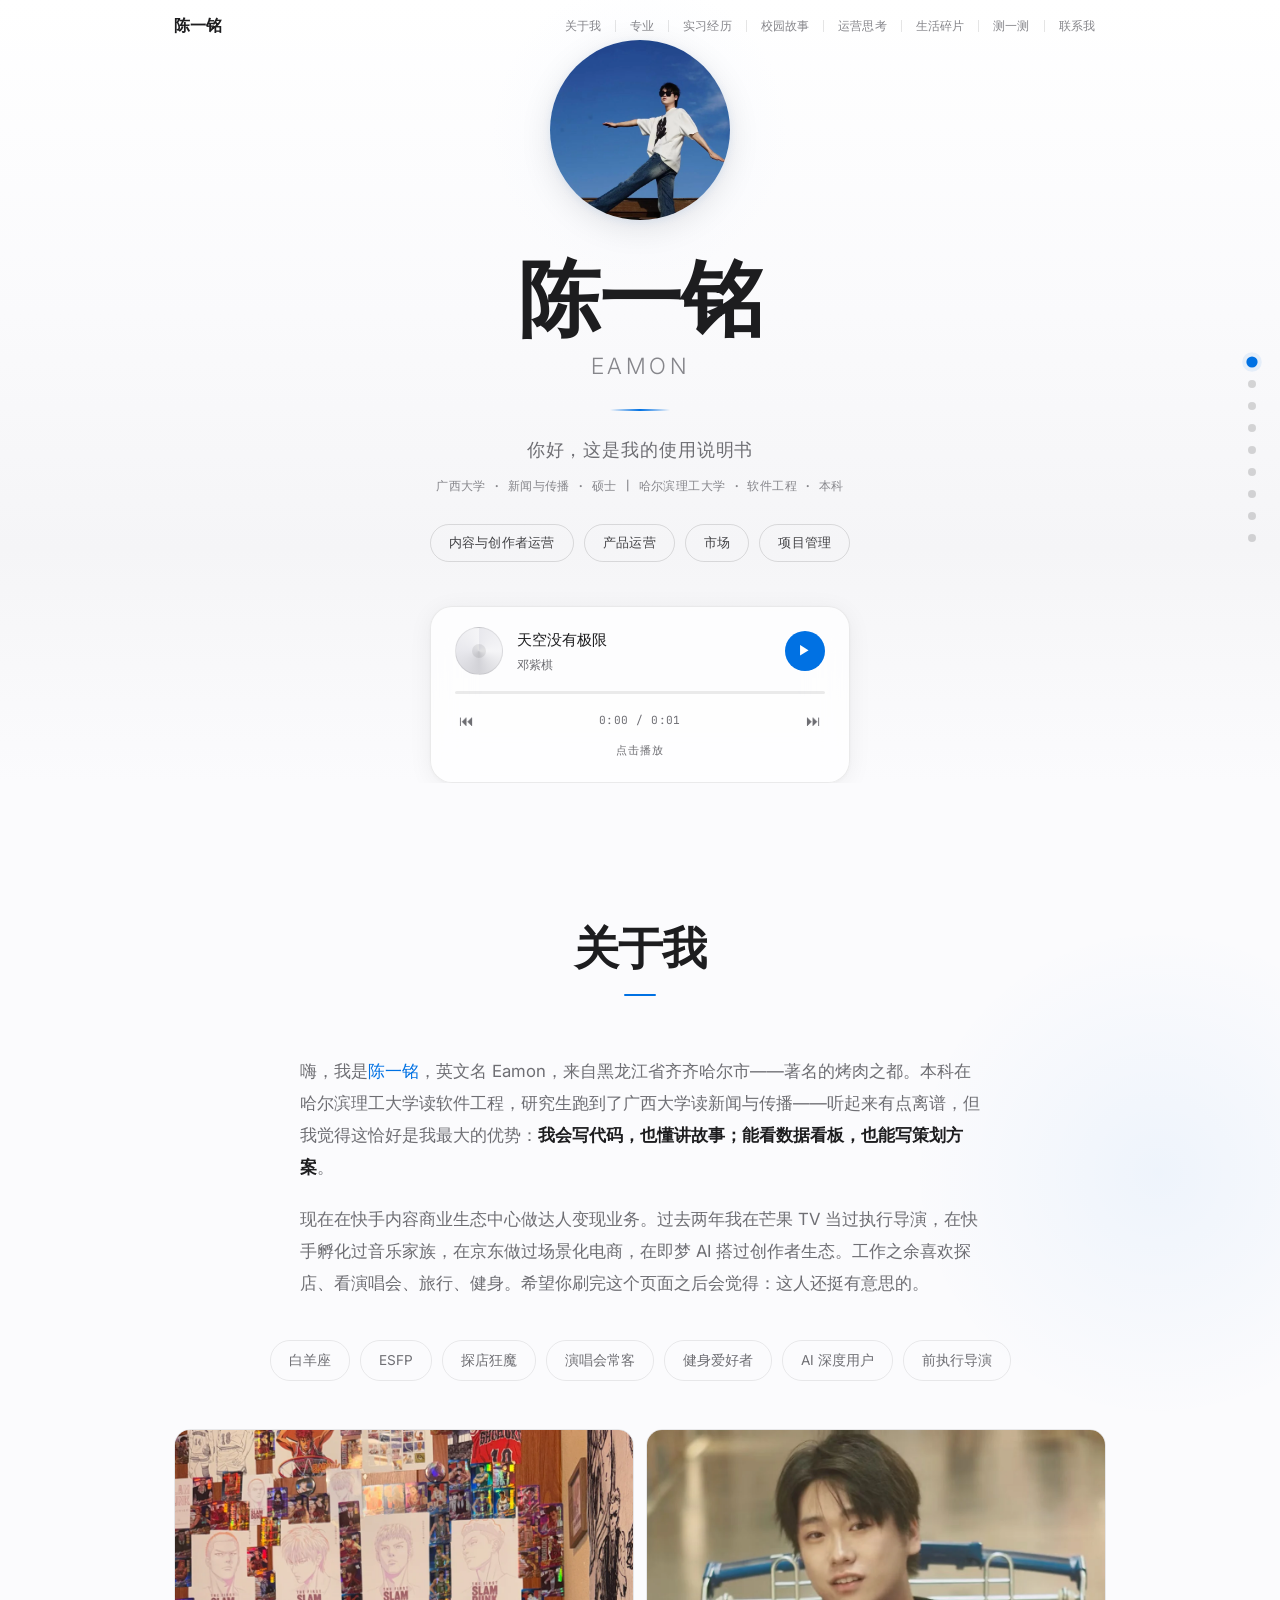
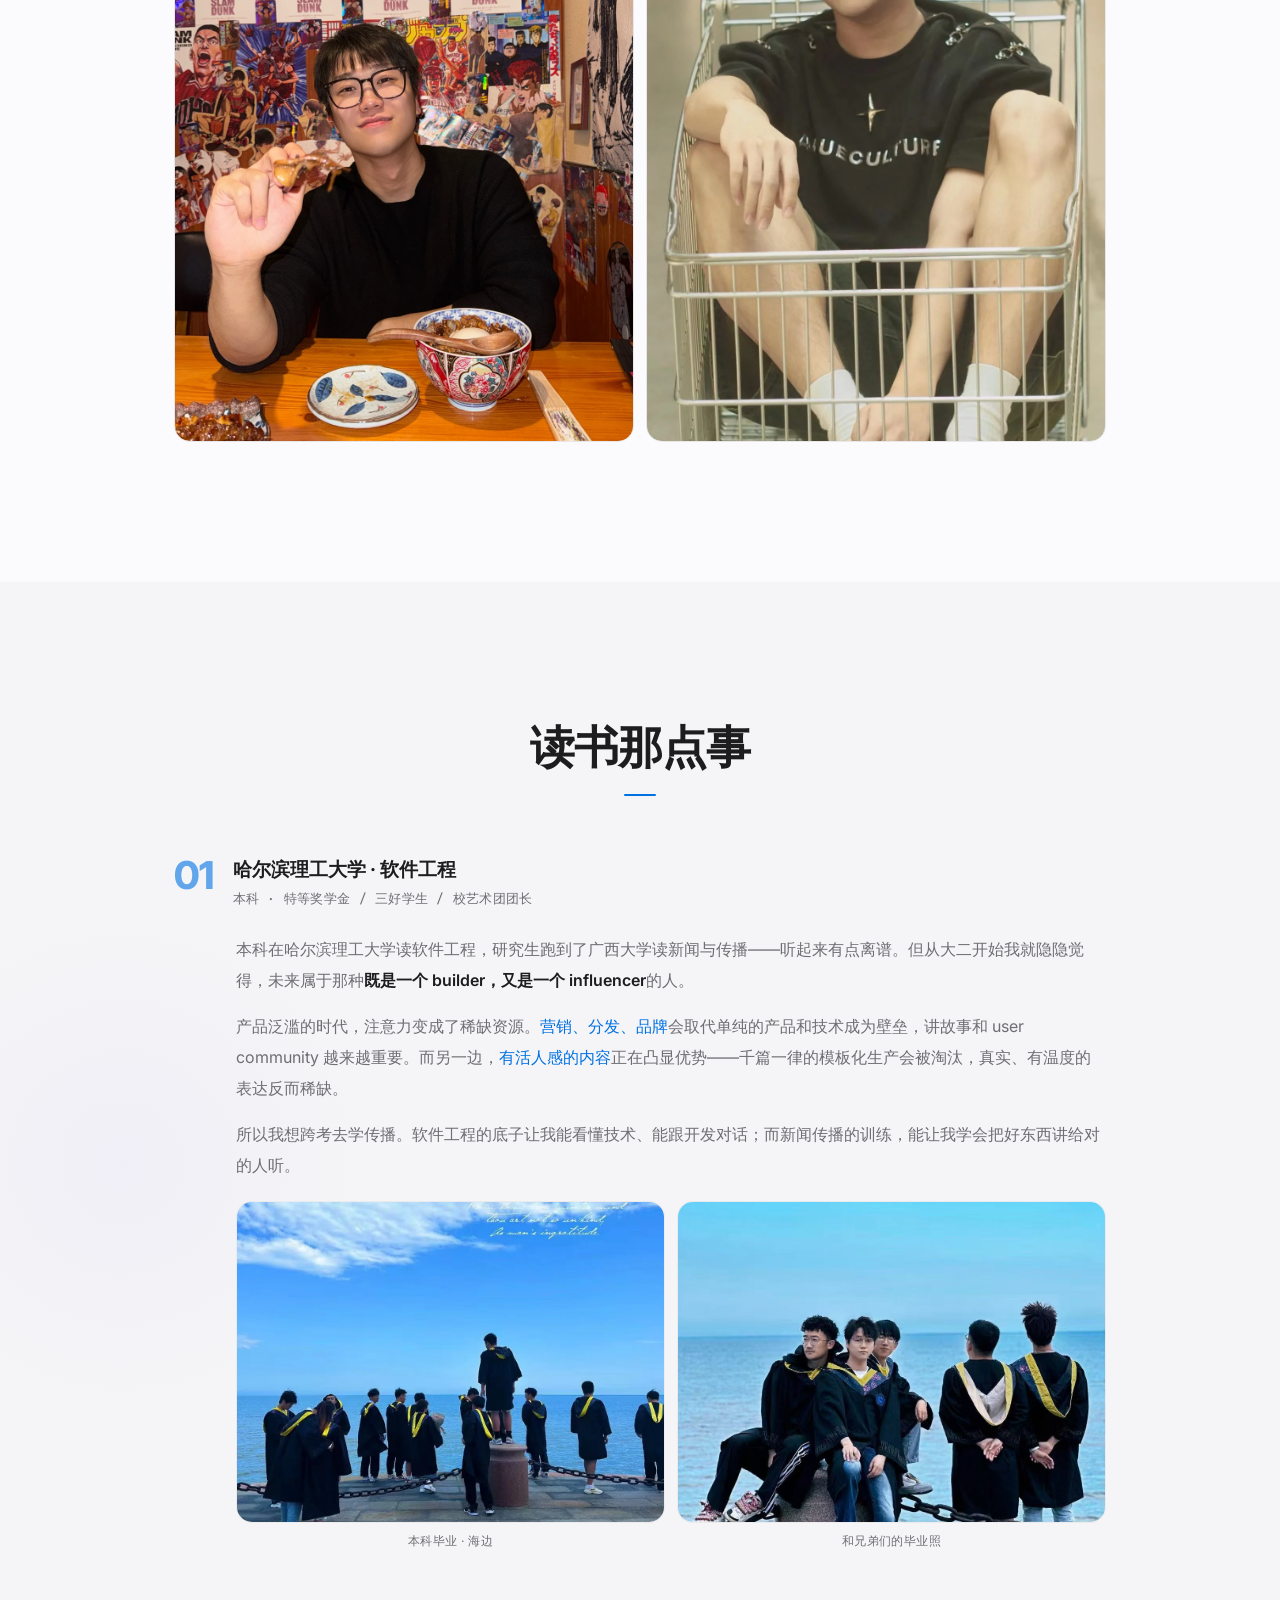
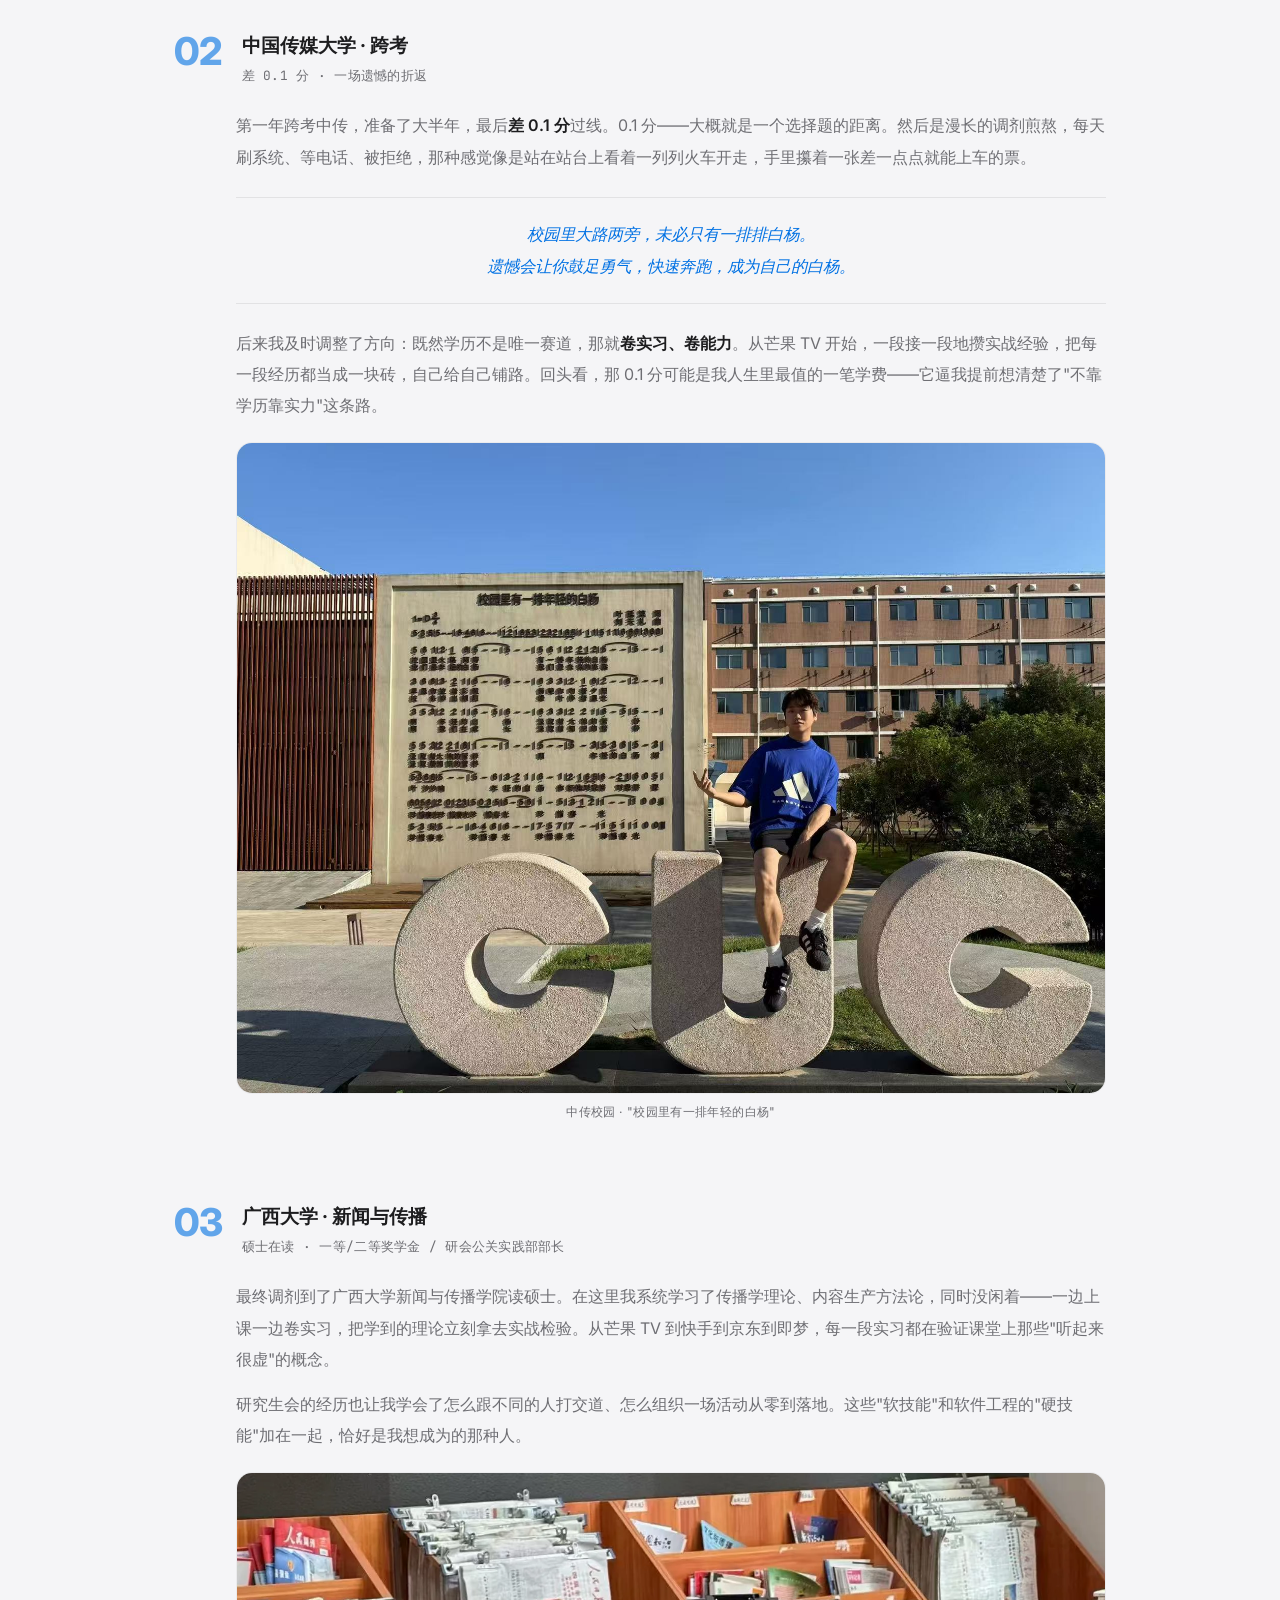
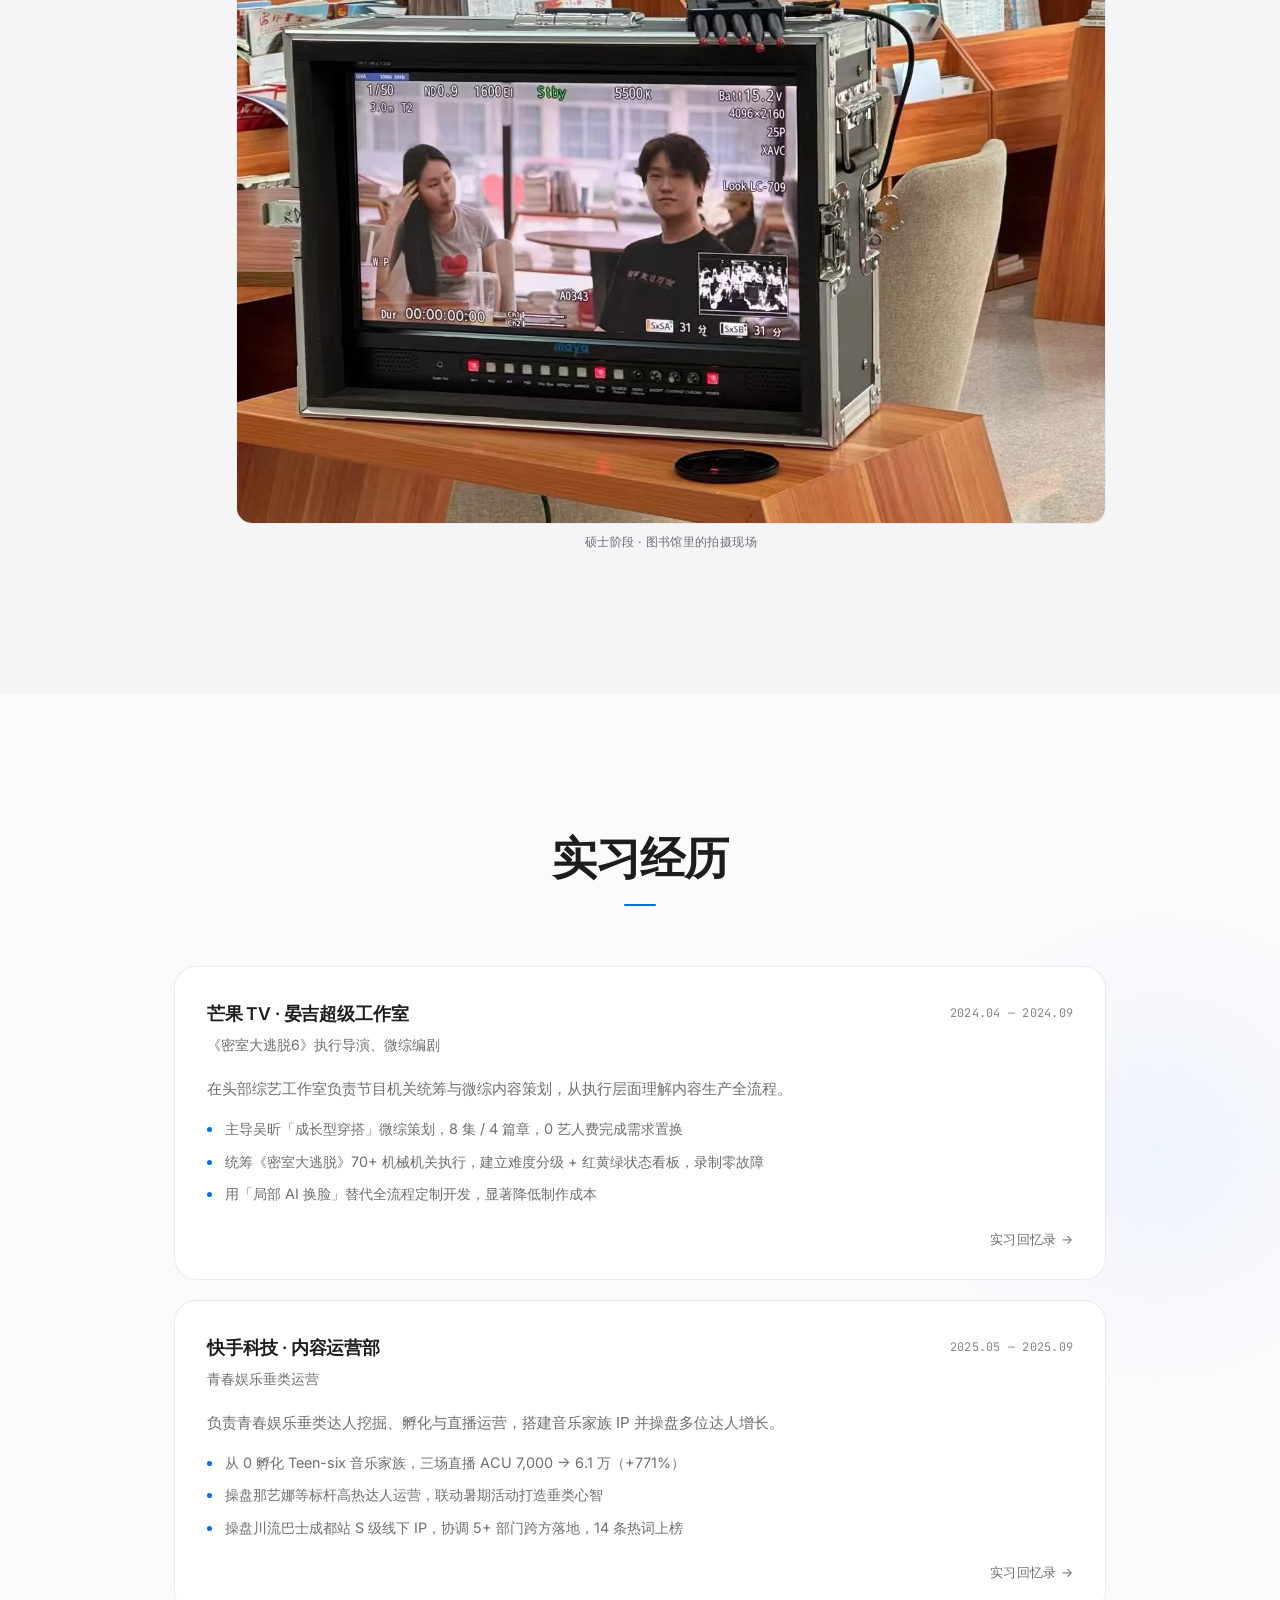
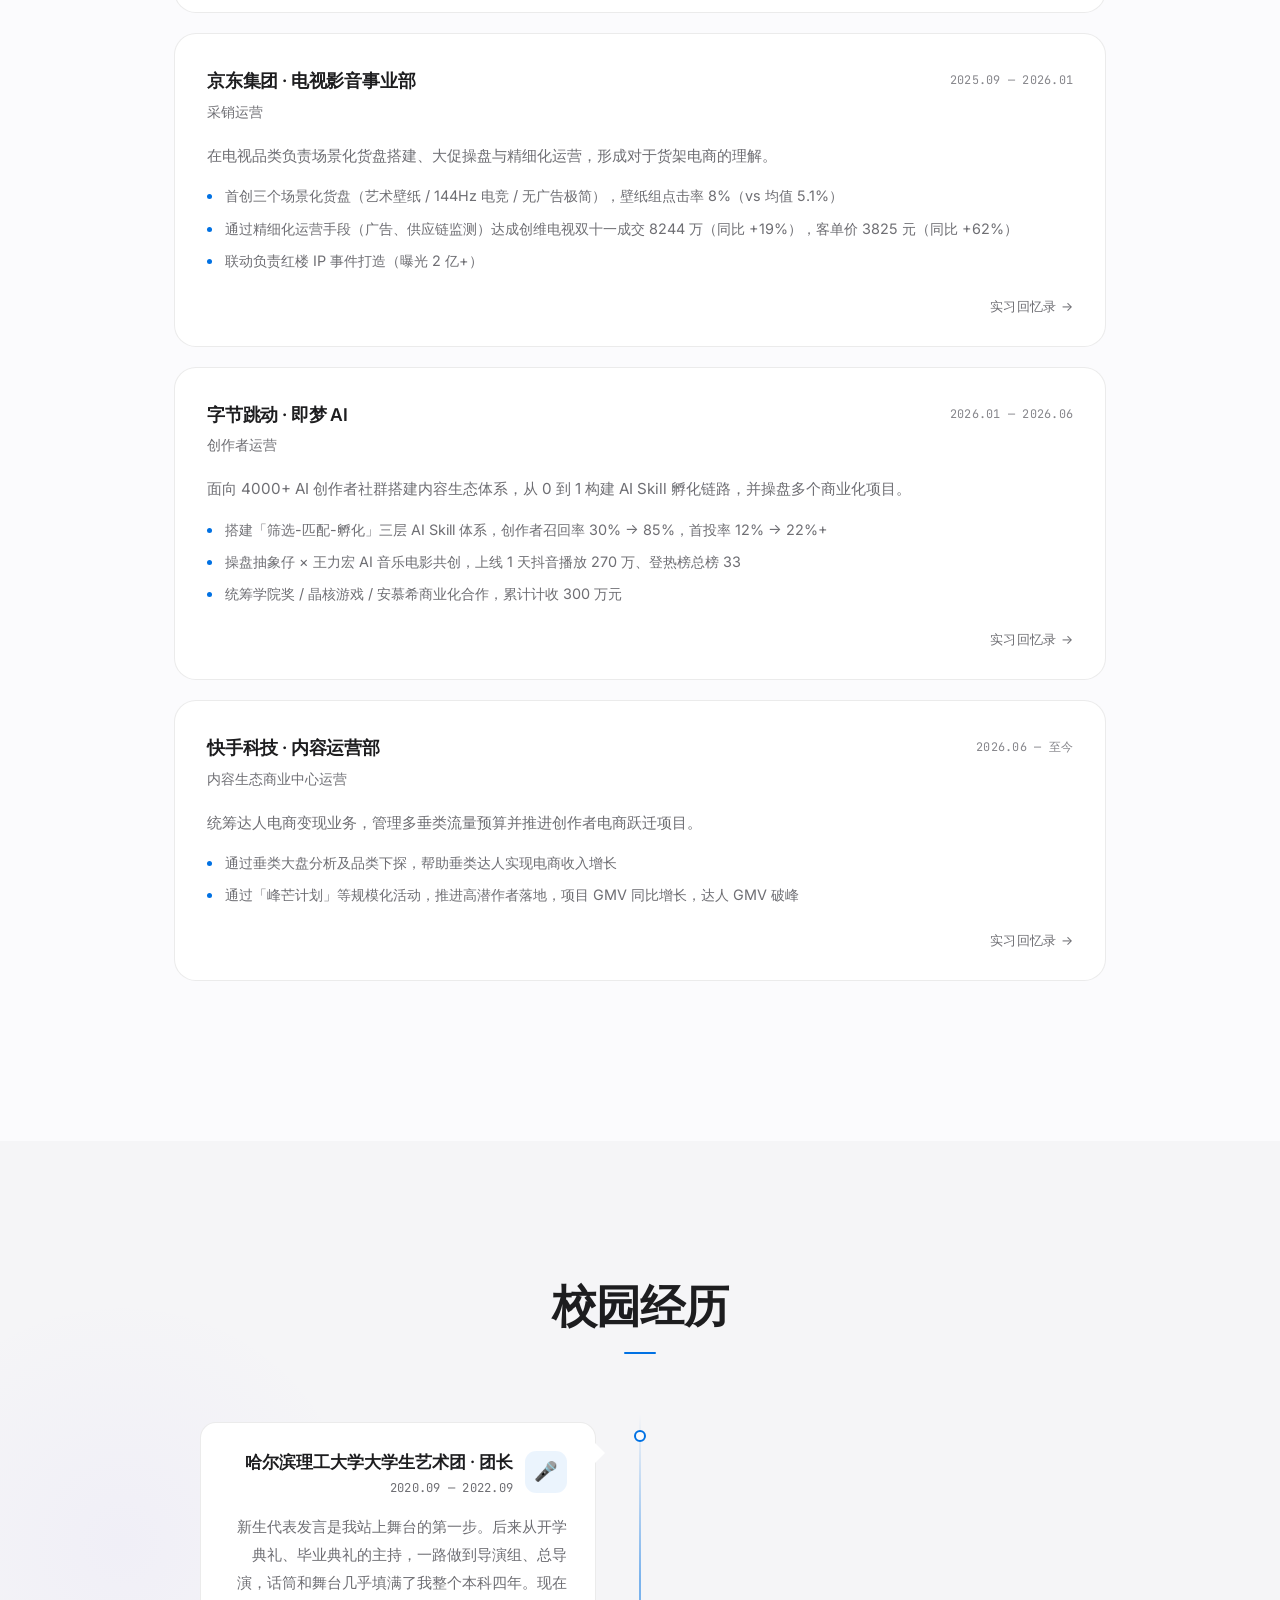
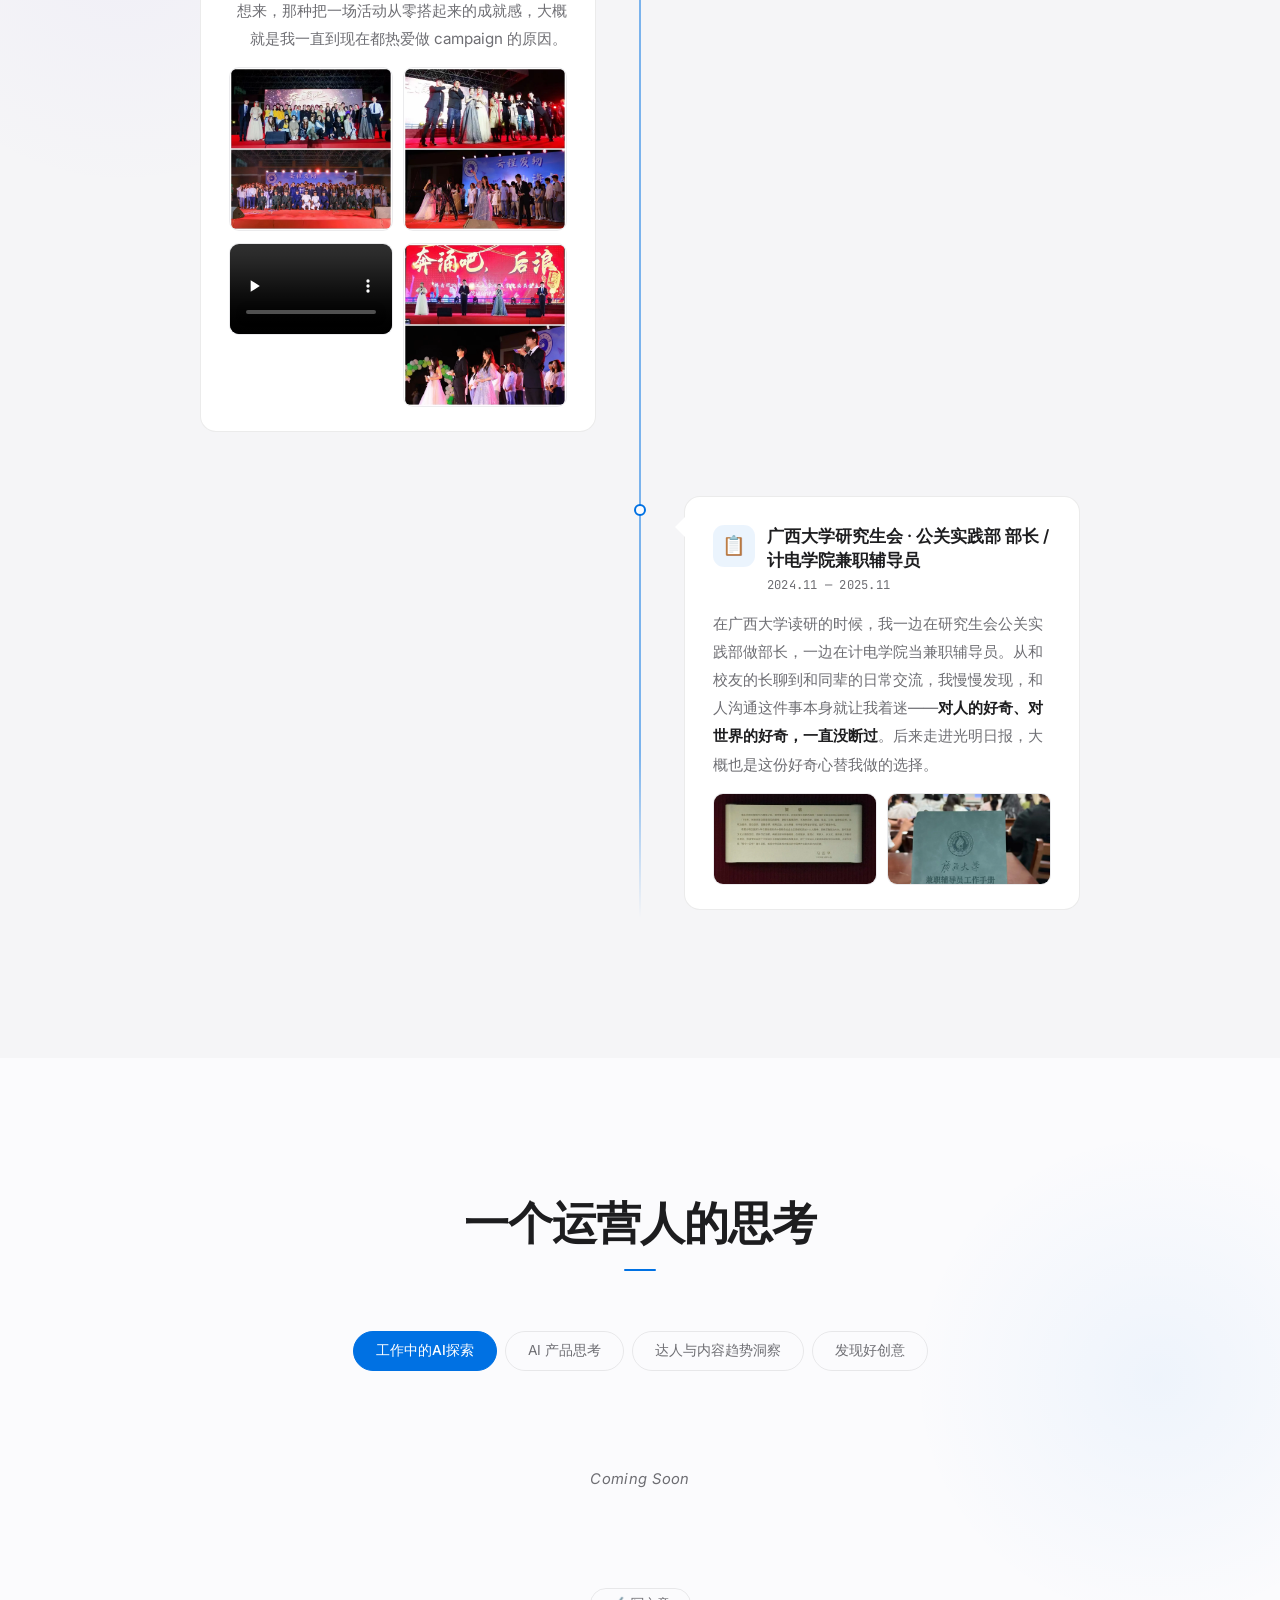
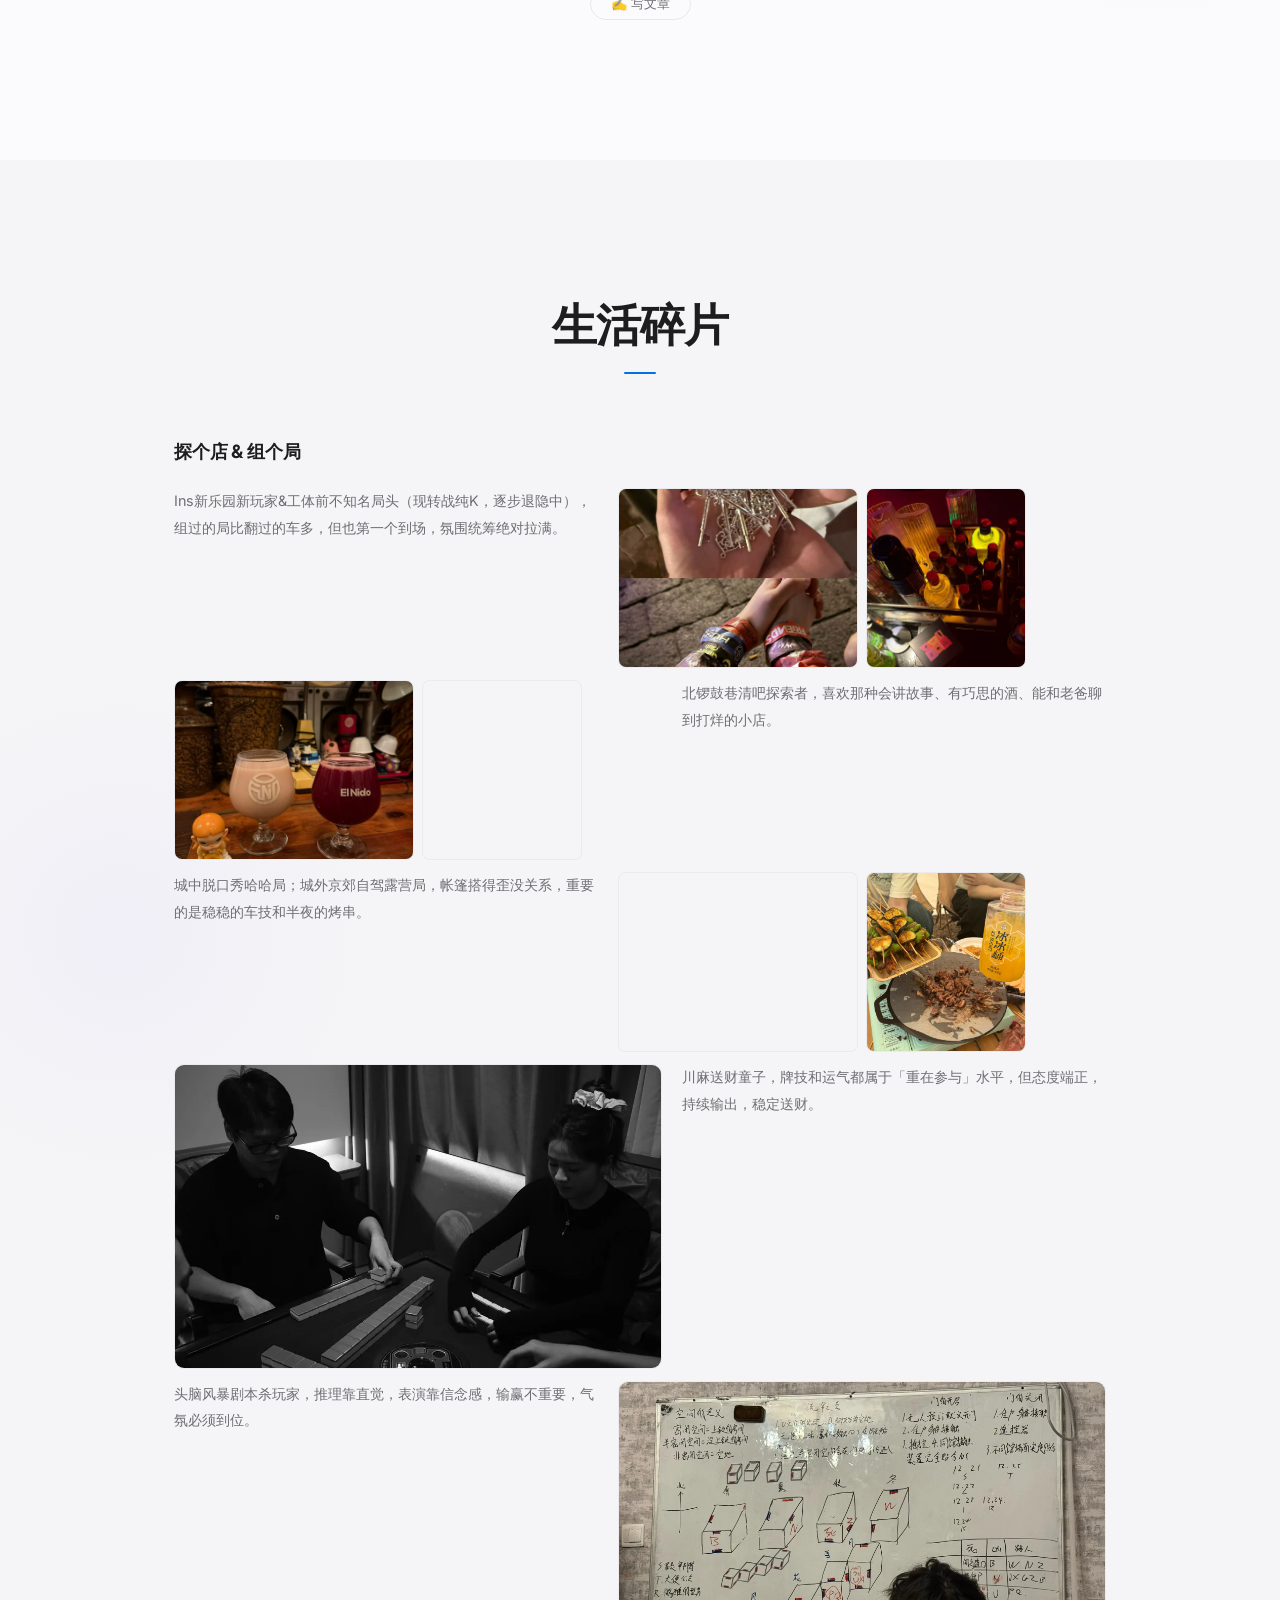
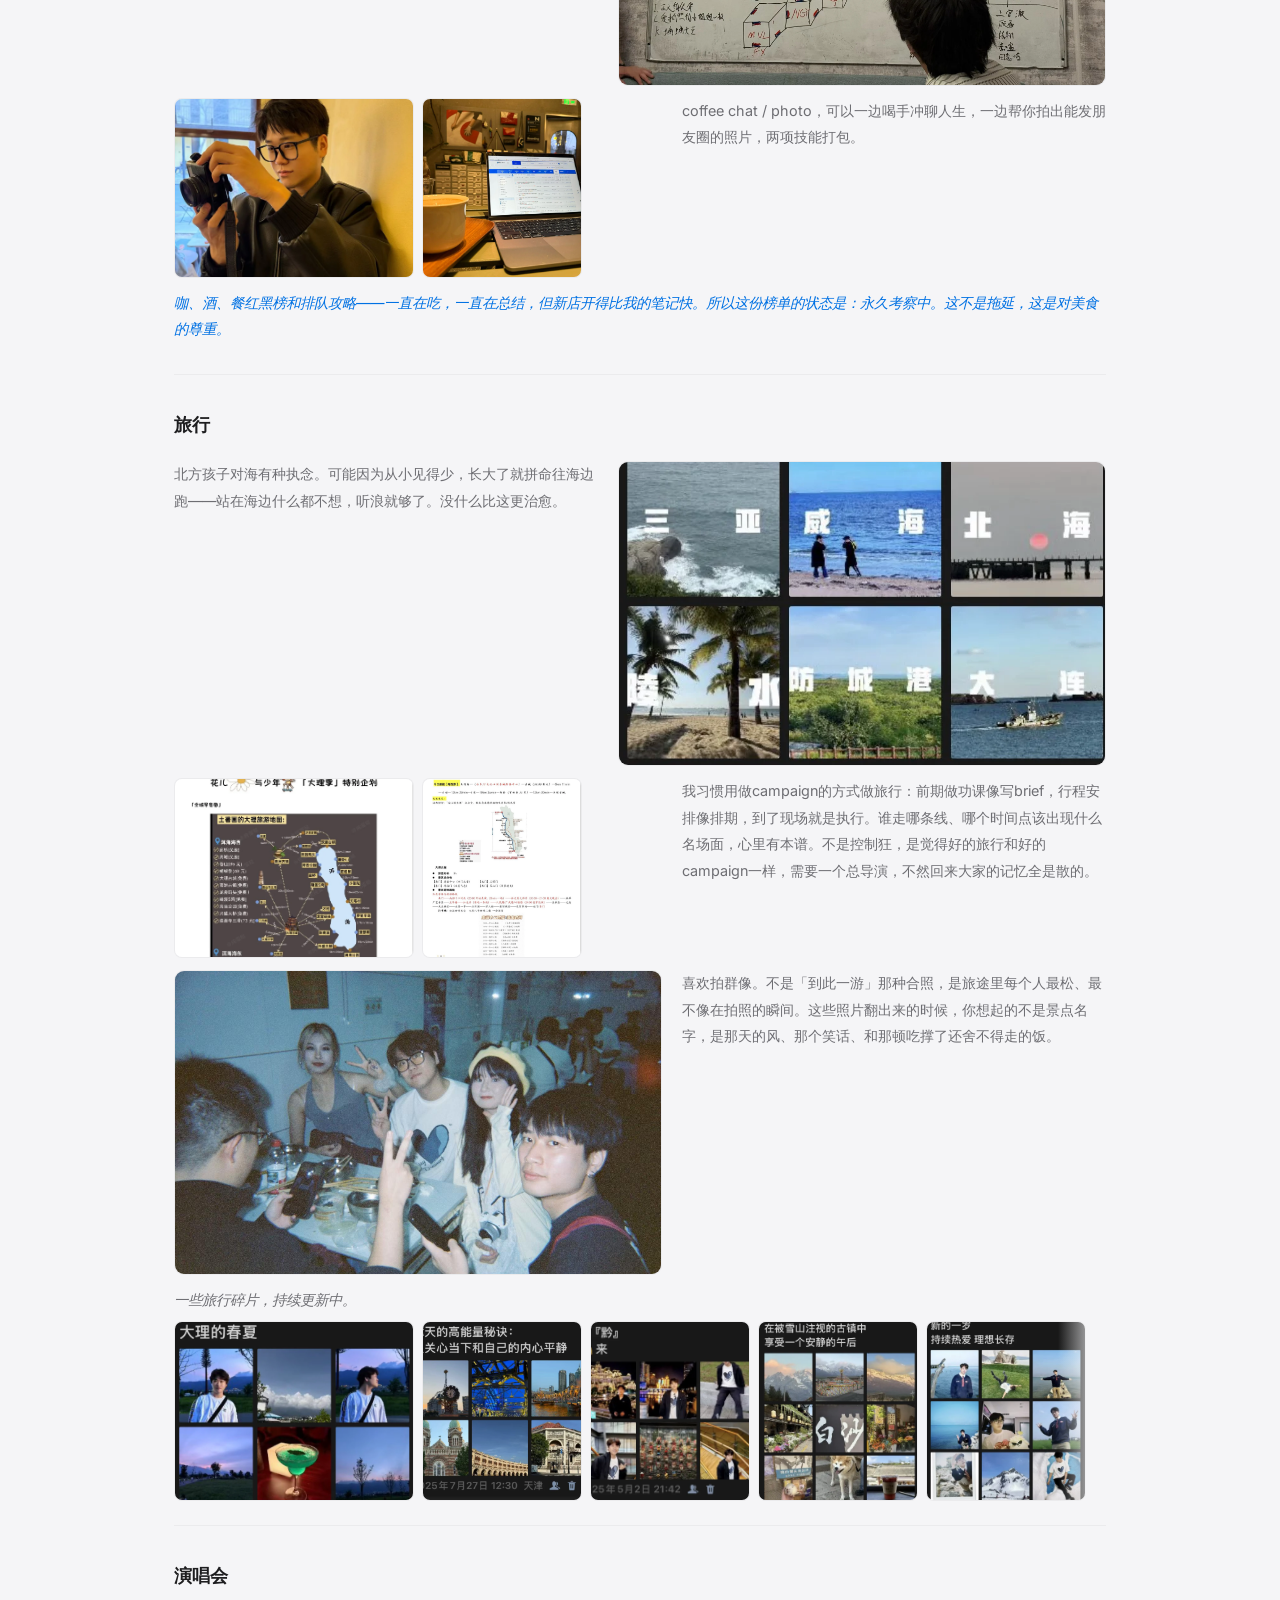
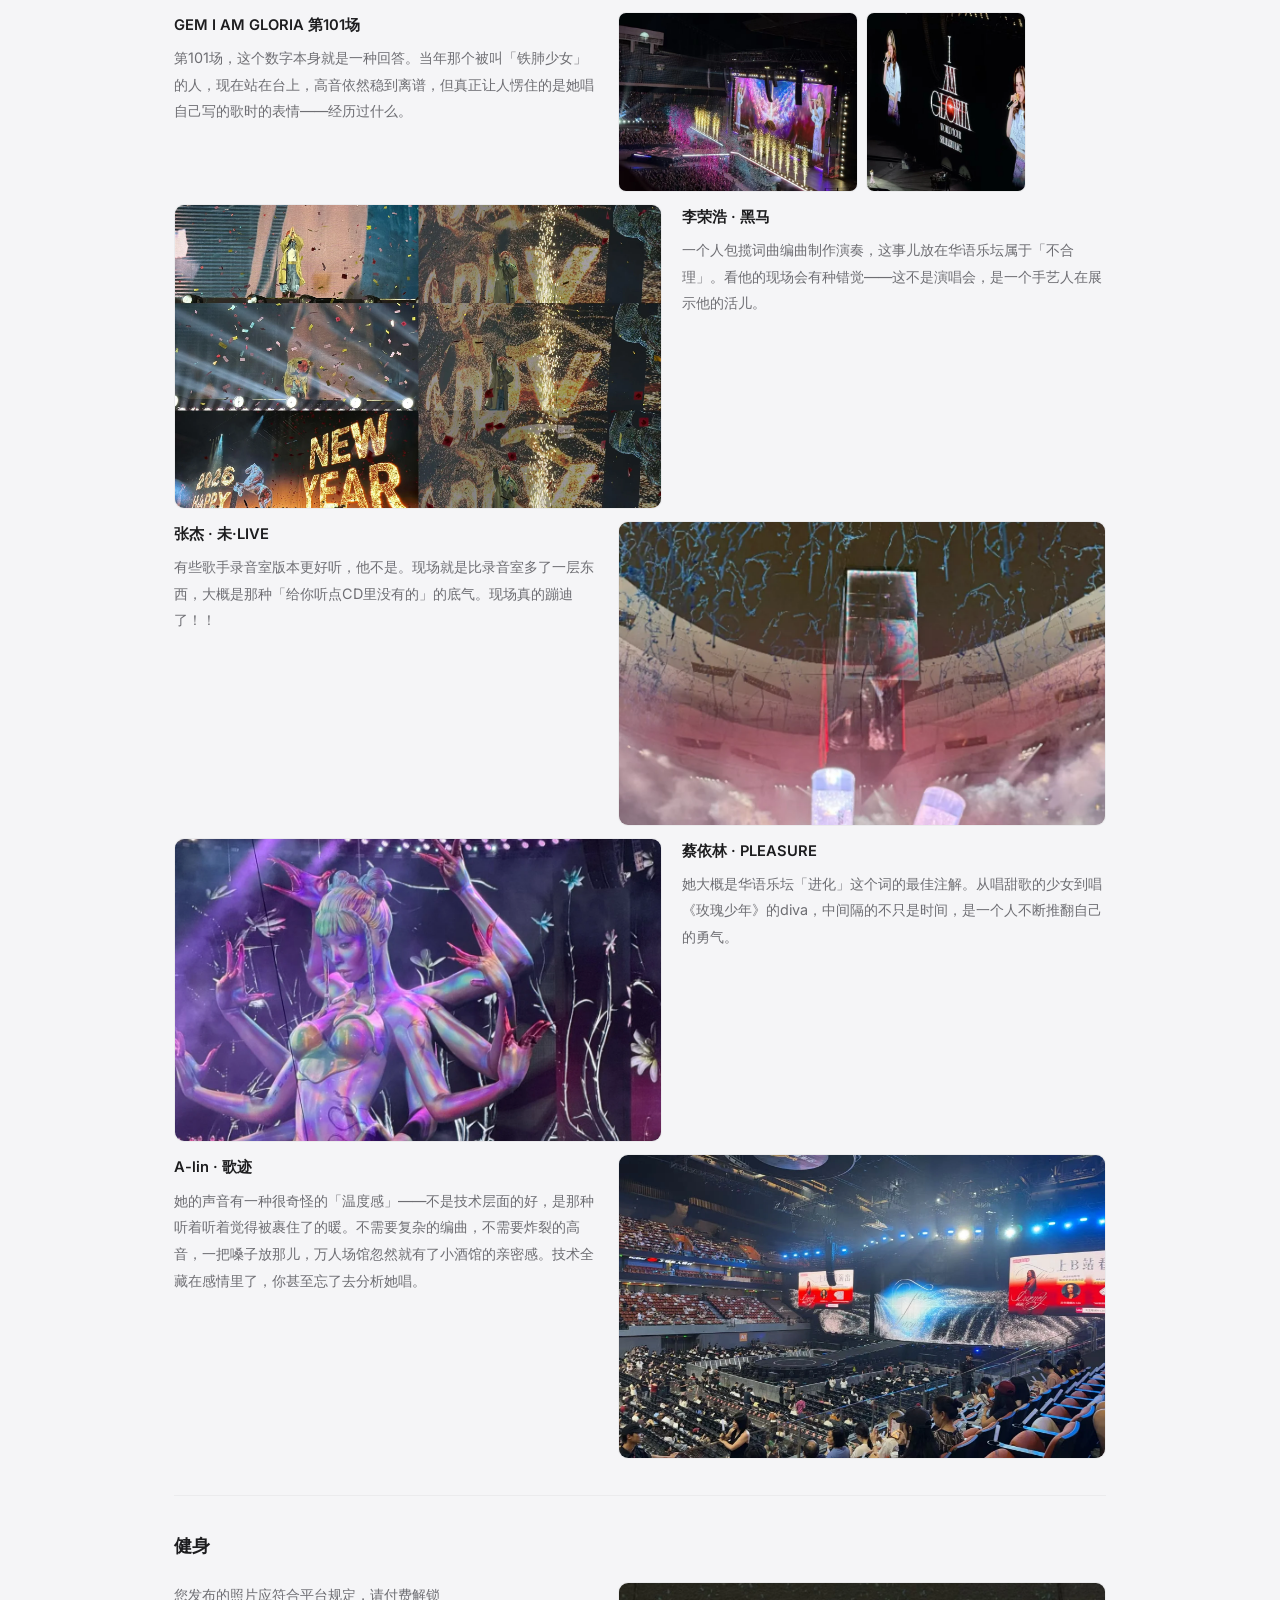
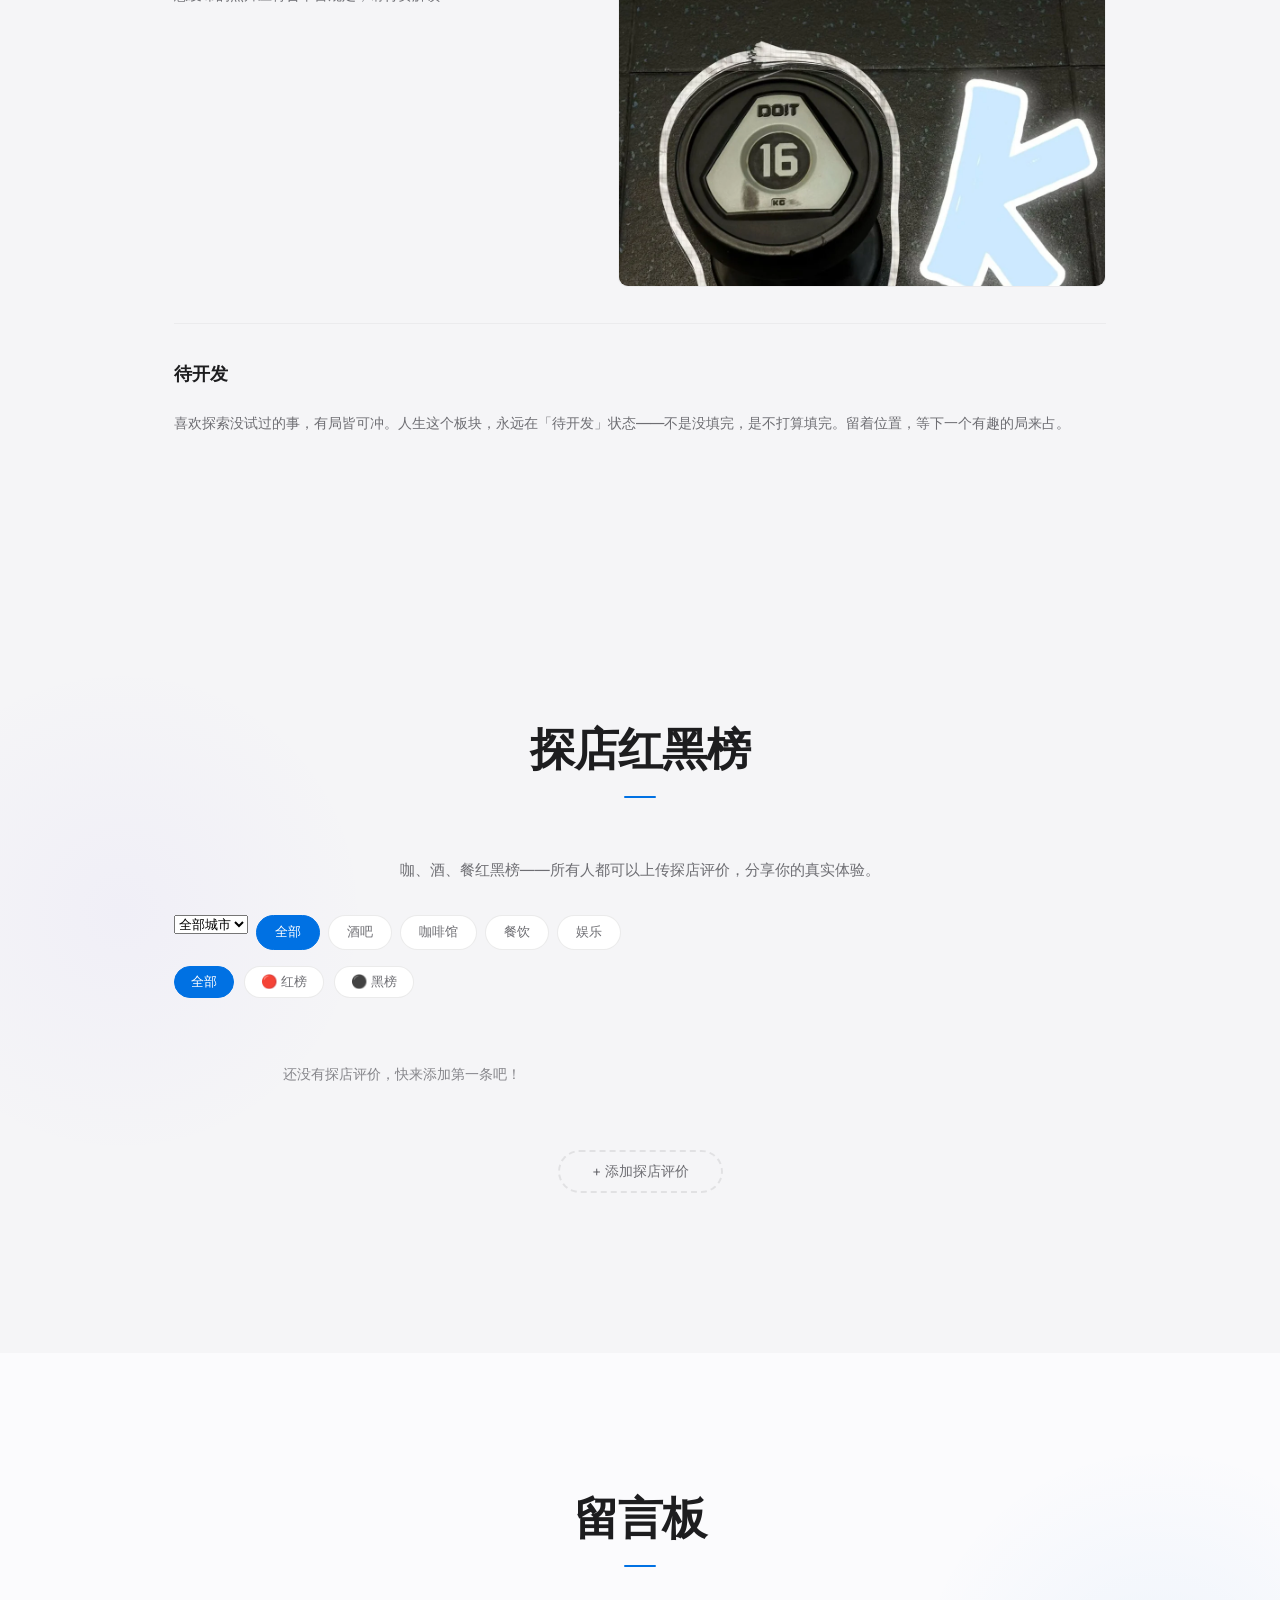
==== commit 3c1ebe7c: "feat: add food review board (探店红黑榜) with Firebase realtime sync" ====
--- a/index.html
+++ b/index.html
@@ -574,6 +574,136 @@
       <div class="life-text"><strong>待开发</strong></div>
       <div class="life-text">喜欢探索没试过的事，有局皆可冲。人生这个板块，永远在「待开发」状态——不是没填完，是不打算填完。留着位置，等下一个有趣的局来占。</div>
     </div>
+  </div>
+</section>
+
+<!-- ===== FOOD REVIEW (红黑榜) ===== -->
+<section class="s s-alt" id="food">
+  <div class="wrap">
+    <h2 class="stitle fade">探店红黑榜</h2>
+    <p class="notes-intro fade">咖、酒、餐红黑榜——所有人都可以上传探店评价，分享你的真实体验。</p>
+
+    <!-- 分类筛选 -->
+    <div class="food-filter-bar fade">
+      <select id="foodCityFilter" class="food-city-select" onchange="renderFoodBoard()">
+        <option value="all">全部城市</option>
+      </select>
+      <button class="food-filter-btn active" data-cat="all">全部</button>
+      <button class="food-filter-btn" data-cat="bar">酒吧</button>
+      <button class="food-filter-btn" data-cat="cafe">咖啡馆</button>
+      <button class="food-filter-btn" data-cat="food">餐饮</button>
+      <button class="food-filter-btn" data-cat="fun">娱乐</button>
+    </div>
+
+    <!-- 红黑榜切换 -->
+    <div class="food-list-bar fade">
+      <button class="food-list-btn active" data-list="all">全部</button>
+      <button class="food-list-btn red-btn" data-list="red">🔴 红榜</button>
+      <button class="food-list-btn black-btn" data-list="black">⚫ 黑榜</button>
+    </div>
+
+    <!-- 探店卡片列表 -->
+    <div class="food-board" id="foodBoard"></div>
+
+    <!-- 添加探店按钮 -->
+    <div class="food-add-section fade">
+      <button class="food-add-btn" id="foodAddBtn" onclick="toggleFoodForm()">+ 添加探店评价</button>
+    </div>
+
+    <!-- 探店表单（弹出） -->
+    <div class="food-form-overlay" id="foodFormOverlay">
+      <div class="food-form-modal">
+        <button class="food-form-close" onclick="toggleFoodForm()">×</button>
+        <h3 class="food-form-title">添加探店评价</h3>
+        <div class="food-form-body">
+          <div class="food-form-row">
+            <label>店铺名称 *</label>
+            <input type="text" id="foodName" placeholder="例如：Blue Bottle Coffee" />
+          </div>
+          <div class="food-form-row">
+            <label>所在城市 *</label>
+            <input type="text" id="foodCity" placeholder="例如：北京 / 上海 / 南宁" list="foodCityList" />
+            <datalist id="foodCityList">
+              <option value="北京"><option value="上海"><option value="广州"><option value="深圳">
+              <option value="杭州"><option value="成都"><option value="重庆"><option value="武汉">
+              <option value="南京"><option value="苏州"><option value="西安"><option value="长沙">
+              <option value="南宁"><option value="哈尔滨"><option value="齐齐哈尔"><option value="柳州">
+            </datalist>
+          </div>
+          <div class="food-form-row">
+            <label>店铺地址</label>
+            <div class="food-addr-row">
+              <input type="text" id="foodAddr" placeholder="详细地址（选填）" />
+              <button type="button" class="food-locate-btn" onclick="locateShop()">📍 定位</button>
+            </div>
+            <div class="food-map-preview" id="foodMapPreview" style="display:none">
+              <div class="food-map-info" id="foodMapInfo"></div>
+              <a id="foodMapLink" href="#" target="_blank" class="food-map-link">在地图中查看 →</a>
+            </div>
+          </div>
+          <div class="food-form-row">
+            <label>分类 *</label>
+            <div class="food-cat-tags" id="foodCatTags">
+              <button type="button" class="food-cat-btn" data-cat="bar">酒吧</button>
+              <button type="button" class="food-cat-btn" data-cat="cafe">咖啡馆</button>
+              <button type="button" class="food-cat-btn" data-cat="food">餐饮</button>
+              <button type="button" class="food-cat-btn" data-cat="fun">娱乐</button>
+            </div>
+          </div>
+          <div class="food-form-row food-subcat-row" id="foodSubcatRow" style="display:none">
+            <label>餐饮子类</label>
+            <div class="food-cat-tags" id="foodSubcatTags">
+              <button type="button" class="food-subcat-btn" data-subcat="韩餐">韩餐</button>
+              <button type="button" class="food-subcat-btn" data-subcat="泰餐">泰餐</button>
+              <button type="button" class="food-subcat-btn" data-subcat="日料">日料</button>
+              <button type="button" class="food-subcat-btn" data-subcat="东北菜">东北菜</button>
+              <button type="button" class="food-subcat-btn" data-subcat="烧烤">烧烤</button>
+              <button type="button" class="food-subcat-btn" data-subcat="粤菜">粤菜</button>
+              <button type="button" class="food-subcat-btn" data-subcat="火锅">火锅</button>
+              <button type="button" class="food-subcat-btn" data-subcat="__custom">自定义</button>
+            </div>
+            <input type="text" id="foodCustomSubcat" placeholder="输入自定义标签" style="display:none" />
+          </div>
+          <div class="food-form-row">
+            <label>红榜还是黑榜 *</label>
+            <div class="food-list-toggle">
+              <button type="button" class="food-listpick-btn red" data-list="red">🔴 红榜（推荐）</button>
+              <button type="button" class="food-listpick-btn black" data-list="black">⚫ 黑榜（避雷）</button>
+            </div>
+          </div>
+          <div class="food-form-row">
+            <label>星级评价 *</label>
+            <div class="food-stars-input" id="foodStarsInput">
+              <span class="star" data-val="1">★</span>
+              <span class="star" data-val="2">★</span>
+              <span class="star" data-val="3">★</span>
+              <span class="star" data-val="4">★</span>
+              <span class="star" data-val="5">★</span>
+            </div>
+          </div>
+          <div class="food-form-row">
+            <label>评价内容 *</label>
+            <textarea id="foodReview" rows="4" placeholder="分享你的真实体验..."></textarea>
+          </div>
+          <div class="food-form-row">
+            <label>上传照片</label>
+            <div class="food-photo-upload">
+              <div class="food-photo-grid" id="foodPhotoGrid"></div>
+              <button type="button" class="food-photo-add" onclick="document.getElementById('foodPhotoInput').click()">+ 添加照片</button>
+              <input type="file" id="foodPhotoInput" accept="image/*" multiple style="display:none" onchange="handleFoodPhotos(this)" />
+            </div>
+          </div>
+          <div class="food-form-row">
+            <label>你的昵称</label>
+            <input type="text" id="foodAuthor" placeholder="匿名访客" />
+          </div>
+        </div>
+        <div class="food-form-actions">
+          <button class="food-submit-btn" onclick="submitFoodReview()">发布评价</button>
+        </div>
+      </div>
+    </div>
+
   </div>
 </section>
 
--- a/assets/style.css
+++ b/assets/style.css
@@ -1254,3 +1254,144 @@
   .modal-head .mh-co{font-size:1.1rem}
   .memoir-article{padding:20px 20px 8px}
 }
+
+/* ===== Food Review (探店红黑榜) ===== */
+.food-filter-bar{display:flex;gap:8px;flex-wrap:wrap;margin-bottom:16px}
+.food-filter-btn{padding:6px 18px;border:1px solid var(--border);border-radius:20px;background:var(--bg-card);
+  color:var(--text-dim);font-size:0.82rem;font-family:var(--font-sans);cursor:pointer;transition:all 0.2s}
+.food-filter-btn:hover{border-color:var(--accent);color:var(--accent)}
+.food-filter-btn.active{background:var(--accent);color:#fff;border-color:var(--accent)}
+
+.food-list-bar{display:flex;gap:10px;margin-bottom:24px}
+.food-list-btn{padding:6px 16px;border:1px solid var(--border);border-radius:20px;background:var(--bg-card);
+  color:var(--text-dim);font-size:0.82rem;font-family:var(--font-sans);cursor:pointer;transition:all 0.2s}
+.food-list-btn:hover{transform:translateY(-1px)}
+.food-list-btn.active.red-btn{background:#e74c3e;color:#fff;border-color:#e74c3e}
+.food-list-btn.active.black-btn{background:#2c3e50;color:#fff;border-color:#2c3e50}
+.food-list-btn.active:not(.red-btn):not(.black-btn){background:var(--accent);color:#fff;border-color:var(--accent)}
+
+.food-board{display:grid;grid-template-columns:repeat(auto-fill,minmax(320px,1fr));gap:20px;margin-bottom:24px}
+
+.food-card{background:var(--bg-card);border:1px solid var(--border);border-radius:var(--radius);
+  overflow:hidden;transition:transform 0.2s,box-shadow 0.2s;position:relative}
+.food-card:hover{transform:translateY(-3px);box-shadow:0 8px 24px rgba(0,0,0,0.08)}
+.food-card.red{border-top:3px solid #e74c3e}
+.food-card.black{border-top:3px solid #2c3e50}
+
+.food-card-badge{position:absolute;top:10px;right:10px;padding:3px 10px;border-radius:12px;
+  font-size:0.7rem;font-weight:600;font-family:var(--font-sans);z-index:2}
+.food-card-badge.red{background:#e74c3e;color:#fff}
+.food-card-badge.black{background:#2c3e50;color:#fff}
+
+.food-card-photos{display:flex;gap:4px;overflow-x:auto;padding:0}
+.food-card-photos img{width:100%;height:200px;object-fit:cover;flex-shrink:0}
+.food-card-photos.multiple img{width:200px;height:150px}
+
+.food-card-body{padding:16px 18px}
+.food-card-name{font-size:1.05rem;font-weight:700;color:var(--text);margin-bottom:4px}
+.food-card-meta{display:flex;align-items:center;gap:8px;flex-wrap:wrap;margin-bottom:8px}
+.food-card-cat{padding:2px 8px;border-radius:10px;background:var(--accent-soft);color:var(--accent);
+  font-size:0.72rem;font-family:var(--font-sans)}
+.food-card-city{font-size:0.75rem;color:var(--text-faint);font-family:var(--font-sans)}
+.food-card-stars{color:#f39c12;font-size:0.9rem;letter-spacing:1px}
+.food-card-stars .dim{color:var(--border)}
+
+.food-card-addr{font-size:0.78rem;color:var(--text-dim);margin-bottom:8px;display:flex;align-items:center;gap:4px}
+.food-card-addr a{color:var(--accent);font-size:0.78rem}
+
+.food-card-review{font-size:0.88rem;color:var(--text-soft);line-height:1.6;margin-bottom:10px;
+  display:-webkit-box;-webkit-line-clamp:3;-webkit-box-orient:vertical;overflow:hidden}
+.food-card-review.expanded{display:block;-webkit-line-clamp:unset}
+
+.food-card-footer{display:flex;justify-content:space-between;align-items:center;
+  font-size:0.75rem;color:var(--text-faint);font-family:var(--font-sans)}
+.food-card-author{font-weight:500}
+.food-card-time{color:var(--text-faint)}
+
+.food-card-expand{color:var(--accent);font-size:0.75rem;cursor:pointer;font-family:var(--font-sans);
+  background:none;border:none;padding:0;margin-top:4px}
+
+.food-add-section{text-align:center;margin-bottom:20px}
+.food-add-btn{padding:10px 32px;border:2px dashed var(--border);border-radius:24px;background:transparent;
+  color:var(--text-dim);font-size:0.88rem;font-family:var(--font-sans);cursor:pointer;transition:all 0.2s}
+.food-add-btn:hover{border-color:var(--accent);color:var(--accent);background:var(--accent-soft)}
+
+/* Form Modal */
+.food-form-overlay{position:fixed;inset:0;background:rgba(0,0,0,0.45);z-index:1000;
+  display:none;align-items:flex-start;justify-content:center;overflow-y:auto;padding:40px 16px}
+.food-form-overlay.open{display:flex}
+.food-form-modal{background:var(--bg-card);border-radius:var(--radius-lg);width:100%;max-width:560px;
+  padding:28px;position:relative;animation:foodFormIn 0.3s ease}
+@keyframes foodFormIn{from{opacity:0;transform:translateY(20px)}to{opacity:1;transform:translateY(0)}}
+.food-form-close{position:absolute;top:16px;right:18px;font-size:1.5rem;background:none;border:none;
+  color:var(--text-dim);cursor:pointer;line-height:1}
+.food-form-title{font-size:1.2rem;font-weight:700;margin-bottom:20px;color:var(--text)}
+.food-form-body{max-height:60vh;overflow-y:auto}
+.food-form-row{margin-bottom:16px}
+.food-form-row label{display:block;font-size:0.82rem;font-weight:600;color:var(--text-soft);margin-bottom:6px}
+.food-form-row input[type="text"],.food-form-row textarea{
+  width:100%;padding:10px 14px;border:1px solid var(--border);border-radius:var(--radius-sm);
+  font-size:0.9rem;font-family:var(--font-sans);background:var(--bg);color:var(--text);
+  transition:border-color 0.2s}
+.food-form-row input:focus,.food-form-row textarea:focus{outline:none;border-color:var(--accent)}
+.food-form-row textarea{resize:vertical}
+
+.food-addr-row{display:flex;gap:8px}
+.food-addr-row input{flex:1}
+.food-locate-btn{padding:10px 14px;border:1px solid var(--border);border-radius:var(--radius-sm);
+  background:var(--bg-card);cursor:pointer;font-size:0.82rem;white-space:nowrap;transition:all 0.2s}
+.food-locate-btn:hover{border-color:var(--accent);color:var(--accent)}
+
+.food-map-preview{margin-top:8px;padding:10px 14px;background:var(--accent-soft);border-radius:var(--radius-sm);
+  border:1px solid var(--accent-mid)}
+.food-map-info{font-size:0.8rem;color:var(--text-soft);margin-bottom:4px}
+.food-map-link{font-size:0.8rem;color:var(--accent)}
+
+.food-cat-tags{display:flex;gap:8px;flex-wrap:wrap}
+.food-cat-btn,.food-subcat-btn{padding:5px 14px;border:1px solid var(--border);border-radius:16px;
+  background:var(--bg-card);color:var(--text-dim);font-size:0.8rem;cursor:pointer;
+  font-family:var(--font-sans);transition:all 0.2s}
+.food-cat-btn:hover,.food-subcat-btn:hover{border-color:var(--accent);color:var(--accent)}
+.food-cat-btn.active,.food-subcat-btn.active{background:var(--accent);color:#fff;border-color:var(--accent)}
+
+.food-list-toggle{display:flex;gap:10px}
+.food-listpick-btn{flex:1;padding:10px;border:1px solid var(--border);border-radius:var(--radius-sm);
+  font-size:0.85rem;cursor:pointer;font-family:var(--font-sans);transition:all 0.2s;background:var(--bg-card)}
+.food-listpick-btn:hover{transform:translateY(-1px)}
+.food-listpick-btn.active.red{background:#e74c3e;color:#fff;border-color:#e74c3e}
+.food-listpick-btn.active.black{background:#2c3e50;color:#fff;border-color:#2c3e50}
+
+.food-stars-input{display:flex;gap:4px;font-size:1.6rem}
+.food-stars-input .star{color:var(--border);cursor:pointer;transition:color 0.15s;user-select:none}
+.food-stars-input .star.active{color:#f39c12}
+.food-stars-input .star:hover{color:#f1c40f}
+
+.food-photo-grid{display:grid;grid-template-columns:repeat(3,1fr);gap:8px;margin-bottom:8px}
+.food-photo-item{position:relative;aspect-ratio:1;border-radius:8px;overflow:hidden}
+.food-photo-item img{width:100%;height:100%;object-fit:cover}
+.food-photo-remove{position:absolute;top:2px;right:2px;width:20px;height:20px;border-radius:50%;
+  background:rgba(0,0,0,0.6);color:#fff;border:none;font-size:0.7rem;cursor:pointer;line-height:1}
+.food-photo-add{padding:8px 16px;border:1px dashed var(--border);border-radius:8px;background:transparent;
+  color:var(--text-dim);font-size:0.8rem;cursor:pointer;font-family:var(--font-sans)}
+.food-photo-add:hover{border-color:var(--accent);color:var(--accent)}
+
+.food-submit-btn{width:100%;padding:12px;border:none;border-radius:var(--radius-sm);
+  background:var(--accent);color:#fff;font-size:0.95rem;font-weight:600;cursor:pointer;
+  font-family:var(--font-sans);transition:opacity 0.2s}
+.food-submit-btn:hover{opacity:0.9}
+.food-submit-btn:disabled{opacity:0.5;cursor:not-allowed}
+
+.food-form-actions{margin-top:20px}
+
+.food-empty{text-align:center;padding:40px 20px;color:var(--text-faint);font-size:0.9rem}
+
+.food-city-select{margin-bottom:16px}
+.food-city-select select{padding:8px 16px;border:1px solid var(--border);border-radius:20px;
+  background:var(--bg-card);color:var(--text-soft);font-size:0.82rem;font-family:var(--font-sans);cursor:pointer}
+
+@media(max-width:768px){
+  .food-board{grid-template-columns:1fr}
+  .food-form-modal{padding:20px}
+  .food-form-body{max-height:55vh}
+  .food-card-photos img{height:180px}
+}
--- a/assets/style.css
+++ b/assets/style.css
@@ -1254,3 +1254,144 @@
   .modal-head .mh-co{font-size:1.1rem}
   .memoir-article{padding:20px 20px 8px}
 }
+
+/* ===== Food Review (探店红黑榜) ===== */
+.food-filter-bar{display:flex;gap:8px;flex-wrap:wrap;margin-bottom:16px}
+.food-filter-btn{padding:6px 18px;border:1px solid var(--border);border-radius:20px;background:var(--bg-card);
+  color:var(--text-dim);font-size:0.82rem;font-family:var(--font-sans);cursor:pointer;transition:all 0.2s}
+.food-filter-btn:hover{border-color:var(--accent);color:var(--accent)}
+.food-filter-btn.active{background:var(--accent);color:#fff;border-color:var(--accent)}
+
+.food-list-bar{display:flex;gap:10px;margin-bottom:24px}
+.food-list-btn{padding:6px 16px;border:1px solid var(--border);border-radius:20px;background:var(--bg-card);
+  color:var(--text-dim);font-size:0.82rem;font-family:var(--font-sans);cursor:pointer;transition:all 0.2s}
+.food-list-btn:hover{transform:translateY(-1px)}
+.food-list-btn.active.red-btn{background:#e74c3e;color:#fff;border-color:#e74c3e}
+.food-list-btn.active.black-btn{background:#2c3e50;color:#fff;border-color:#2c3e50}
+.food-list-btn.active:not(.red-btn):not(.black-btn){background:var(--accent);color:#fff;border-color:var(--accent)}
+
+.food-board{display:grid;grid-template-columns:repeat(auto-fill,minmax(320px,1fr));gap:20px;margin-bottom:24px}
+
+.food-card{background:var(--bg-card);border:1px solid var(--border);border-radius:var(--radius);
+  overflow:hidden;transition:transform 0.2s,box-shadow 0.2s;position:relative}
+.food-card:hover{transform:translateY(-3px);box-shadow:0 8px 24px rgba(0,0,0,0.08)}
+.food-card.red{border-top:3px solid #e74c3e}
+.food-card.black{border-top:3px solid #2c3e50}
+
+.food-card-badge{position:absolute;top:10px;right:10px;padding:3px 10px;border-radius:12px;
+  font-size:0.7rem;font-weight:600;font-family:var(--font-sans);z-index:2}
+.food-card-badge.red{background:#e74c3e;color:#fff}
+.food-card-badge.black{background:#2c3e50;color:#fff}
+
+.food-card-photos{display:flex;gap:4px;overflow-x:auto;padding:0}
+.food-card-photos img{width:100%;height:200px;object-fit:cover;flex-shrink:0}
+.food-card-photos.multiple img{width:200px;height:150px}
+
+.food-card-body{padding:16px 18px}
+.food-card-name{font-size:1.05rem;font-weight:700;color:var(--text);margin-bottom:4px}
+.food-card-meta{display:flex;align-items:center;gap:8px;flex-wrap:wrap;margin-bottom:8px}
+.food-card-cat{padding:2px 8px;border-radius:10px;background:var(--accent-soft);color:var(--accent);
+  font-size:0.72rem;font-family:var(--font-sans)}
+.food-card-city{font-size:0.75rem;color:var(--text-faint);font-family:var(--font-sans)}
+.food-card-stars{color:#f39c12;font-size:0.9rem;letter-spacing:1px}
+.food-card-stars .dim{color:var(--border)}
+
+.food-card-addr{font-size:0.78rem;color:var(--text-dim);margin-bottom:8px;display:flex;align-items:center;gap:4px}
+.food-card-addr a{color:var(--accent);font-size:0.78rem}
+
+.food-card-review{font-size:0.88rem;color:var(--text-soft);line-height:1.6;margin-bottom:10px;
+  display:-webkit-box;-webkit-line-clamp:3;-webkit-box-orient:vertical;overflow:hidden}
+.food-card-review.expanded{display:block;-webkit-line-clamp:unset}
+
+.food-card-footer{display:flex;justify-content:space-between;align-items:center;
+  font-size:0.75rem;color:var(--text-faint);font-family:var(--font-sans)}
+.food-card-author{font-weight:500}
+.food-card-time{color:var(--text-faint)}
+
+.food-card-expand{color:var(--accent);font-size:0.75rem;cursor:pointer;font-family:var(--font-sans);
+  background:none;border:none;padding:0;margin-top:4px}
+
+.food-add-section{text-align:center;margin-bottom:20px}
+.food-add-btn{padding:10px 32px;border:2px dashed var(--border);border-radius:24px;background:transparent;
+  color:var(--text-dim);font-size:0.88rem;font-family:var(--font-sans);cursor:pointer;transition:all 0.2s}
+.food-add-btn:hover{border-color:var(--accent);color:var(--accent);background:var(--accent-soft)}
+
+/* Form Modal */
+.food-form-overlay{position:fixed;inset:0;background:rgba(0,0,0,0.45);z-index:1000;
+  display:none;align-items:flex-start;justify-content:center;overflow-y:auto;padding:40px 16px}
+.food-form-overlay.open{display:flex}
+.food-form-modal{background:var(--bg-card);border-radius:var(--radius-lg);width:100%;max-width:560px;
+  padding:28px;position:relative;animation:foodFormIn 0.3s ease}
+@keyframes foodFormIn{from{opacity:0;transform:translateY(20px)}to{opacity:1;transform:translateY(0)}}
+.food-form-close{position:absolute;top:16px;right:18px;font-size:1.5rem;background:none;border:none;
+  color:var(--text-dim);cursor:pointer;line-height:1}
+.food-form-title{font-size:1.2rem;font-weight:700;margin-bottom:20px;color:var(--text)}
+.food-form-body{max-height:60vh;overflow-y:auto}
+.food-form-row{margin-bottom:16px}
+.food-form-row label{display:block;font-size:0.82rem;font-weight:600;color:var(--text-soft);margin-bottom:6px}
+.food-form-row input[type="text"],.food-form-row textarea{
+  width:100%;padding:10px 14px;border:1px solid var(--border);border-radius:var(--radius-sm);
+  font-size:0.9rem;font-family:var(--font-sans);background:var(--bg);color:var(--text);
+  transition:border-color 0.2s}
+.food-form-row input:focus,.food-form-row textarea:focus{outline:none;border-color:var(--accent)}
+.food-form-row textarea{resize:vertical}
+
+.food-addr-row{display:flex;gap:8px}
+.food-addr-row input{flex:1}
+.food-locate-btn{padding:10px 14px;border:1px solid var(--border);border-radius:var(--radius-sm);
+  background:var(--bg-card);cursor:pointer;font-size:0.82rem;white-space:nowrap;transition:all 0.2s}
+.food-locate-btn:hover{border-color:var(--accent);color:var(--accent)}
+
+.food-map-preview{margin-top:8px;padding:10px 14px;background:var(--accent-soft);border-radius:var(--radius-sm);
+  border:1px solid var(--accent-mid)}
+.food-map-info{font-size:0.8rem;color:var(--text-soft);margin-bottom:4px}
+.food-map-link{font-size:0.8rem;color:var(--accent)}
+
+.food-cat-tags{display:flex;gap:8px;flex-wrap:wrap}
+.food-cat-btn,.food-subcat-btn{padding:5px 14px;border:1px solid var(--border);border-radius:16px;
+  background:var(--bg-card);color:var(--text-dim);font-size:0.8rem;cursor:pointer;
+  font-family:var(--font-sans);transition:all 0.2s}
+.food-cat-btn:hover,.food-subcat-btn:hover{border-color:var(--accent);color:var(--accent)}
+.food-cat-btn.active,.food-subcat-btn.active{background:var(--accent);color:#fff;border-color:var(--accent)}
+
+.food-list-toggle{display:flex;gap:10px}
+.food-listpick-btn{flex:1;padding:10px;border:1px solid var(--border);border-radius:var(--radius-sm);
+  font-size:0.85rem;cursor:pointer;font-family:var(--font-sans);transition:all 0.2s;background:var(--bg-card)}
+.food-listpick-btn:hover{transform:translateY(-1px)}
+.food-listpick-btn.active.red{background:#e74c3e;color:#fff;border-color:#e74c3e}
+.food-listpick-btn.active.black{background:#2c3e50;color:#fff;border-color:#2c3e50}
+
+.food-stars-input{display:flex;gap:4px;font-size:1.6rem}
+.food-stars-input .star{color:var(--border);cursor:pointer;transition:color 0.15s;user-select:none}
+.food-stars-input .star.active{color:#f39c12}
+.food-stars-input .star:hover{color:#f1c40f}
+
+.food-photo-grid{display:grid;grid-template-columns:repeat(3,1fr);gap:8px;margin-bottom:8px}
+.food-photo-item{position:relative;aspect-ratio:1;border-radius:8px;overflow:hidden}
+.food-photo-item img{width:100%;height:100%;object-fit:cover}
+.food-photo-remove{position:absolute;top:2px;right:2px;width:20px;height:20px;border-radius:50%;
+  background:rgba(0,0,0,0.6);color:#fff;border:none;font-size:0.7rem;cursor:pointer;line-height:1}
+.food-photo-add{padding:8px 16px;border:1px dashed var(--border);border-radius:8px;background:transparent;
+  color:var(--text-dim);font-size:0.8rem;cursor:pointer;font-family:var(--font-sans)}
+.food-photo-add:hover{border-color:var(--accent);color:var(--accent)}
+
+.food-submit-btn{width:100%;padding:12px;border:none;border-radius:var(--radius-sm);
+  background:var(--accent);color:#fff;font-size:0.95rem;font-weight:600;cursor:pointer;
+  font-family:var(--font-sans);transition:opacity 0.2s}
+.food-submit-btn:hover{opacity:0.9}
+.food-submit-btn:disabled{opacity:0.5;cursor:not-allowed}
+
+.food-form-actions{margin-top:20px}
+
+.food-empty{text-align:center;padding:40px 20px;color:var(--text-faint);font-size:0.9rem}
+
+.food-city-select{margin-bottom:16px}
+.food-city-select select{padding:8px 16px;border:1px solid var(--border);border-radius:20px;
+  background:var(--bg-card);color:var(--text-soft);font-size:0.82rem;font-family:var(--font-sans);cursor:pointer}
+
+@media(max-width:768px){
+  .food-board{grid-template-columns:1fr}
+  .food-form-modal{padding:20px}
+  .food-form-body{max-height:55vh}
+  .food-card-photos img{height:180px}
+}
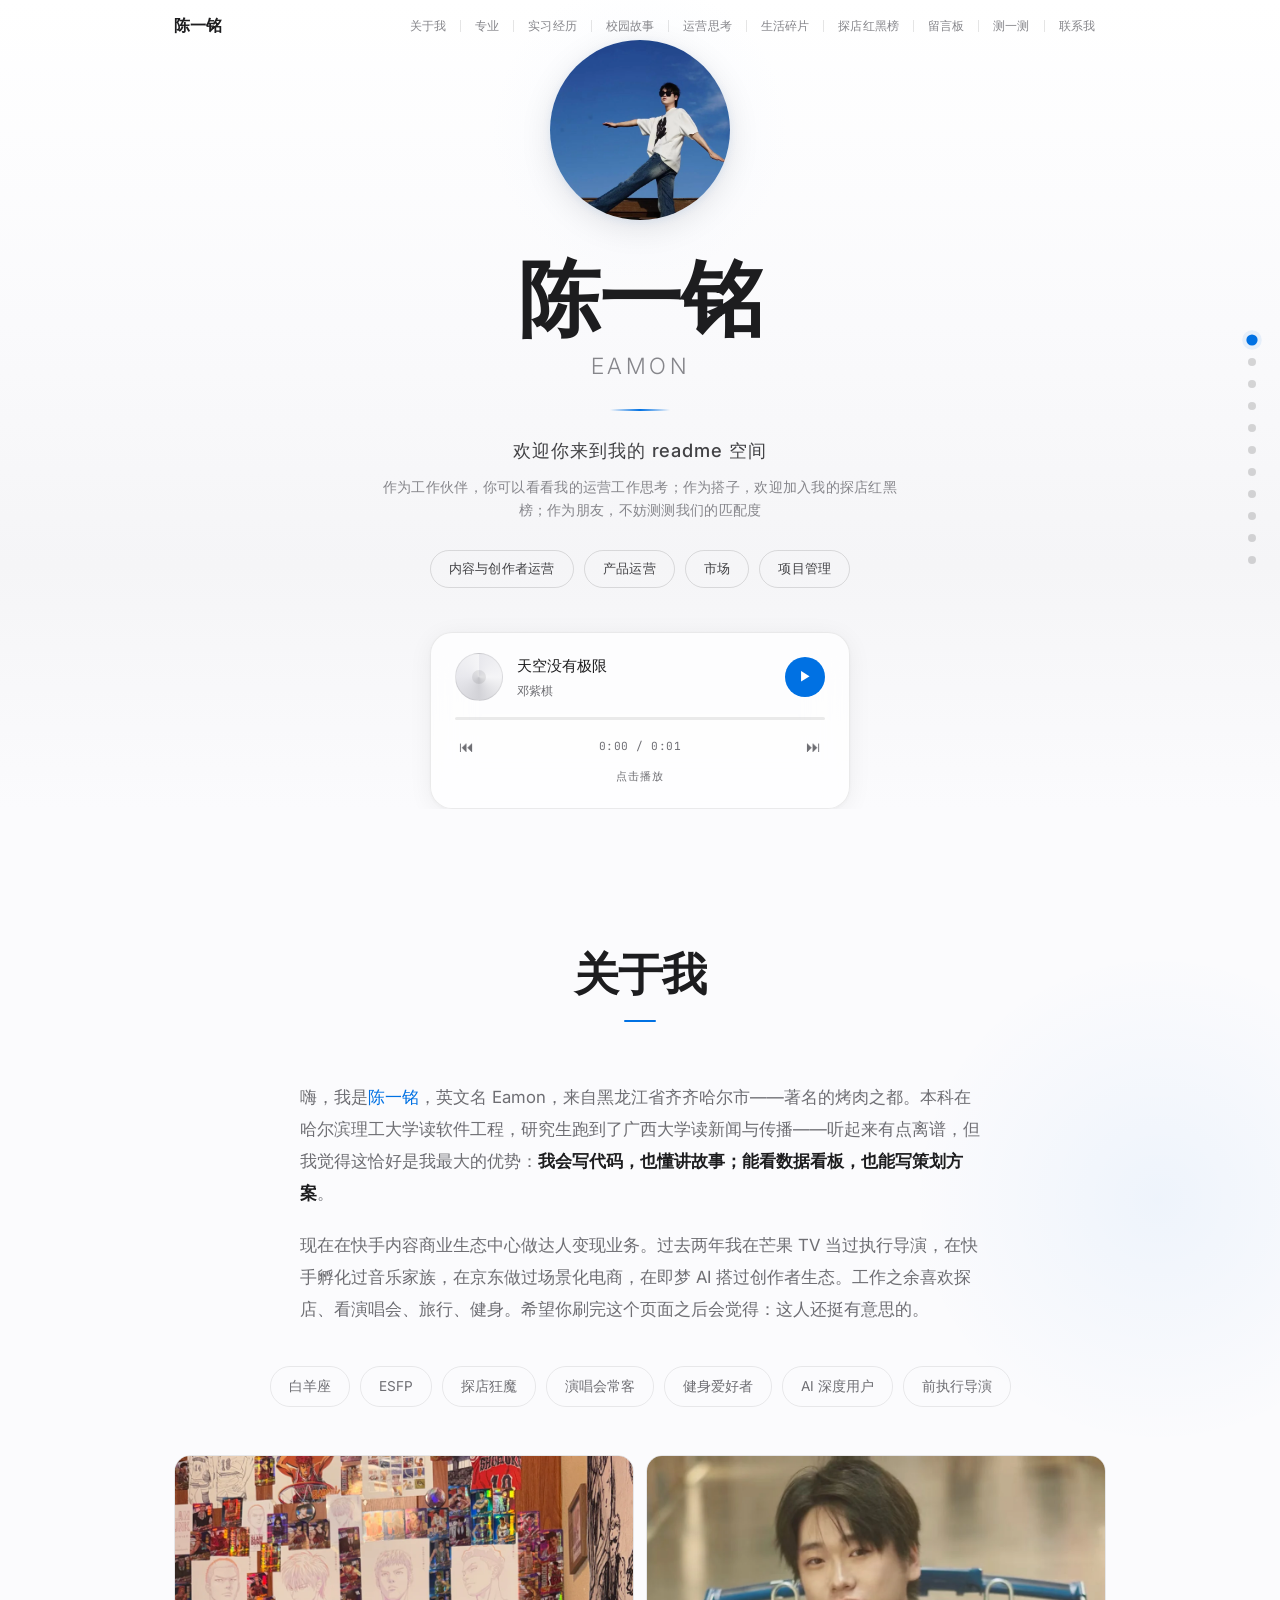
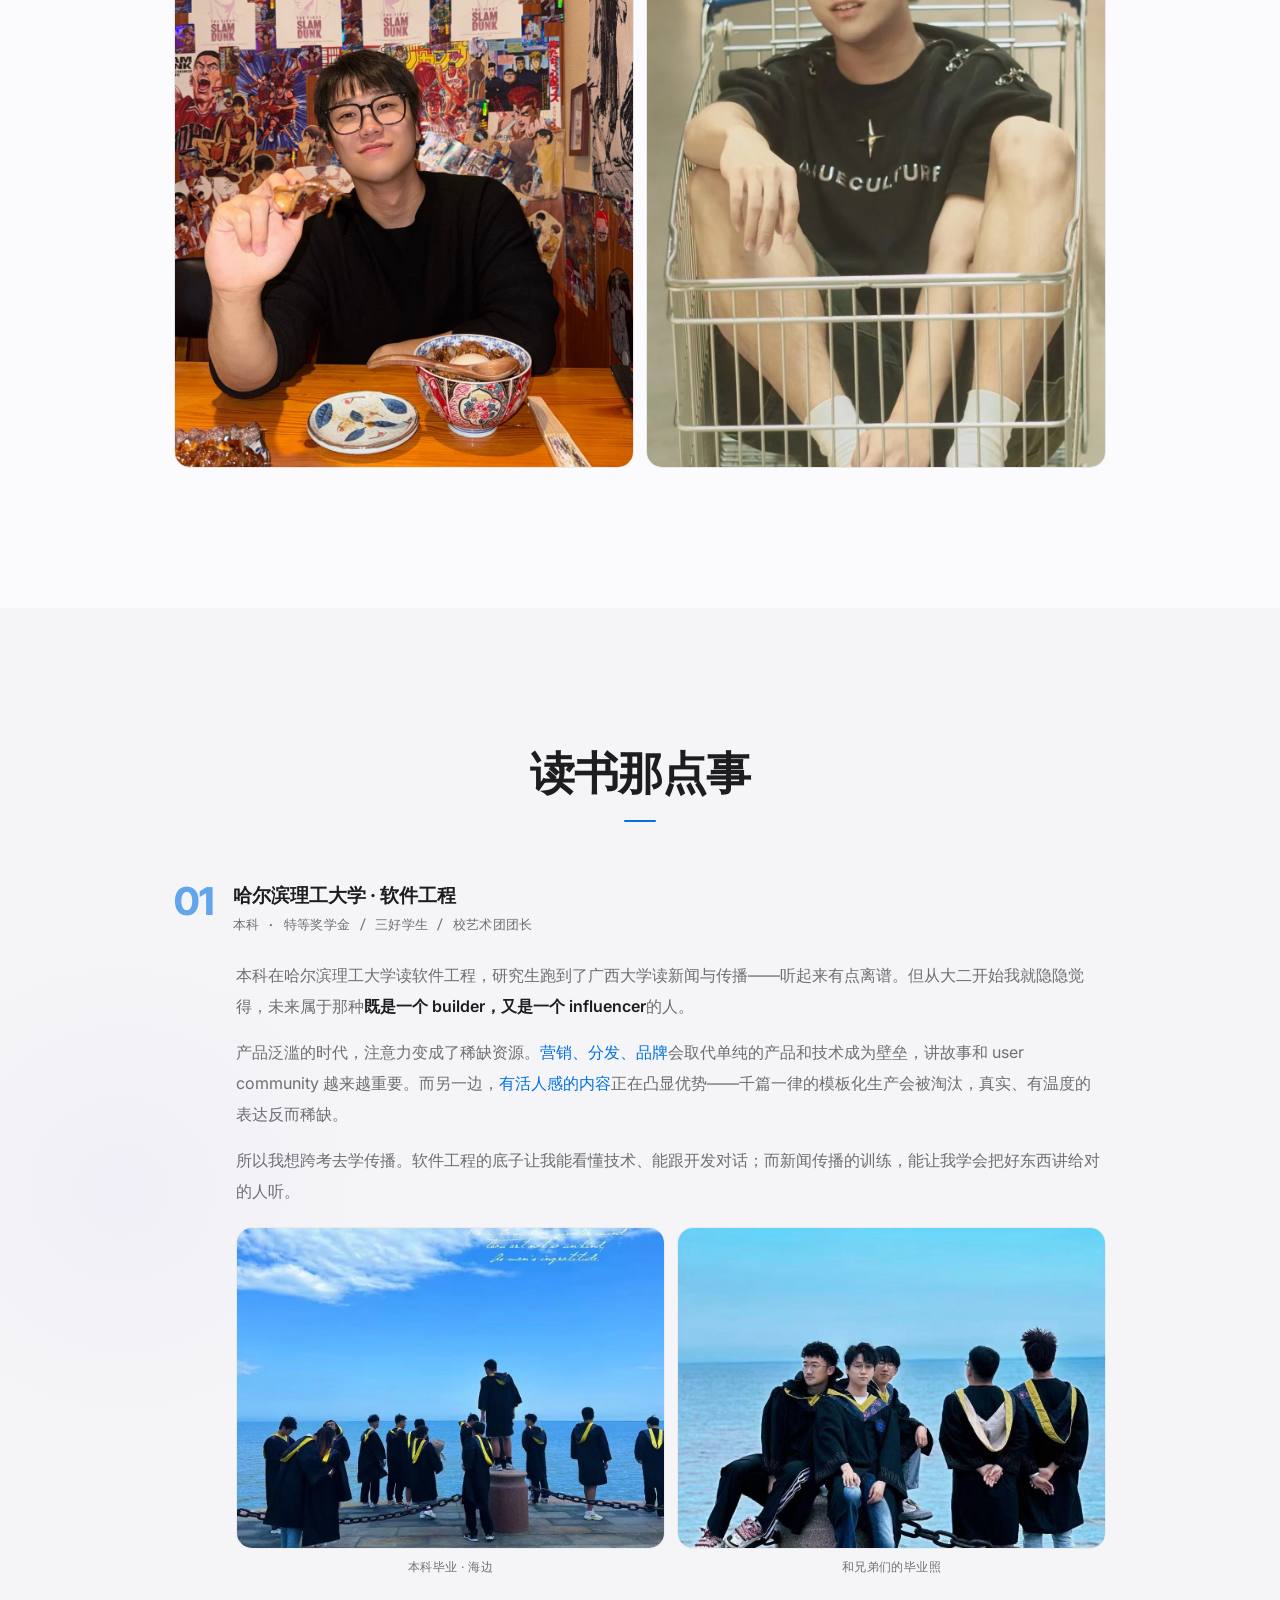
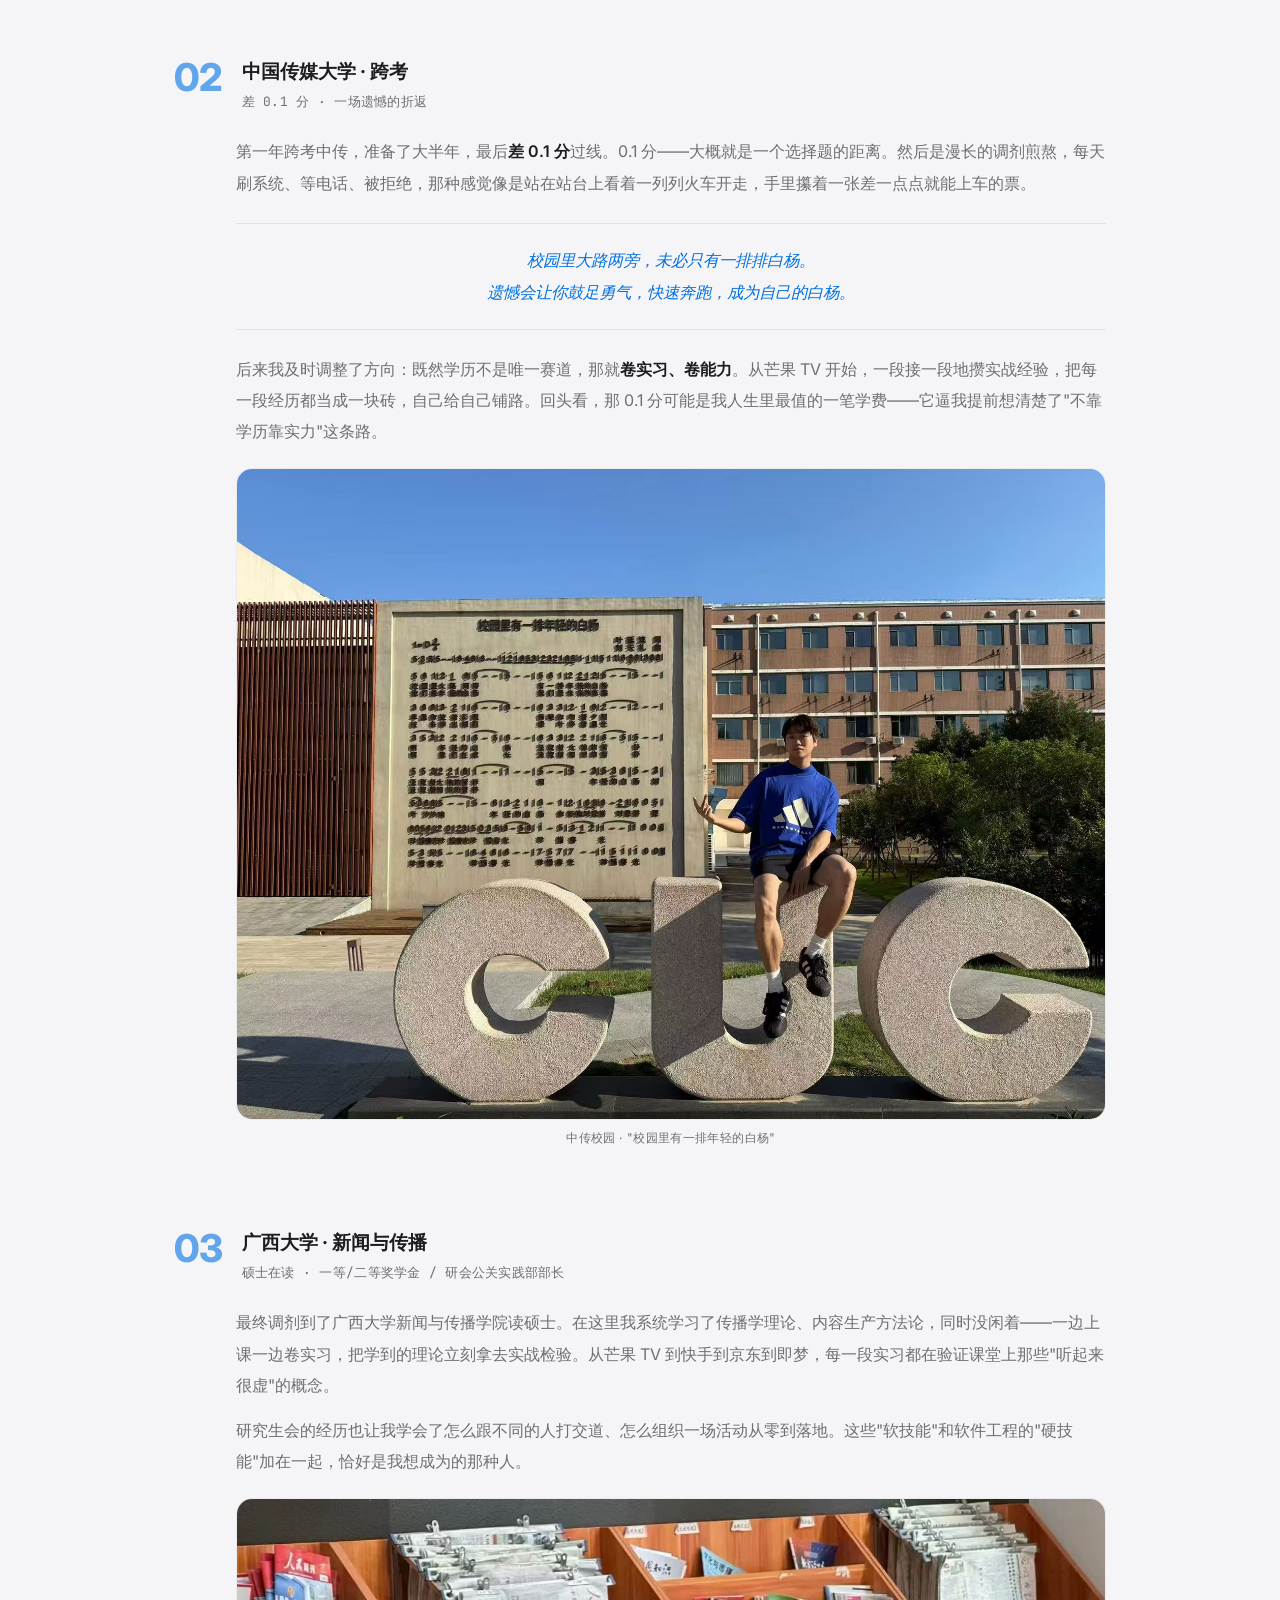
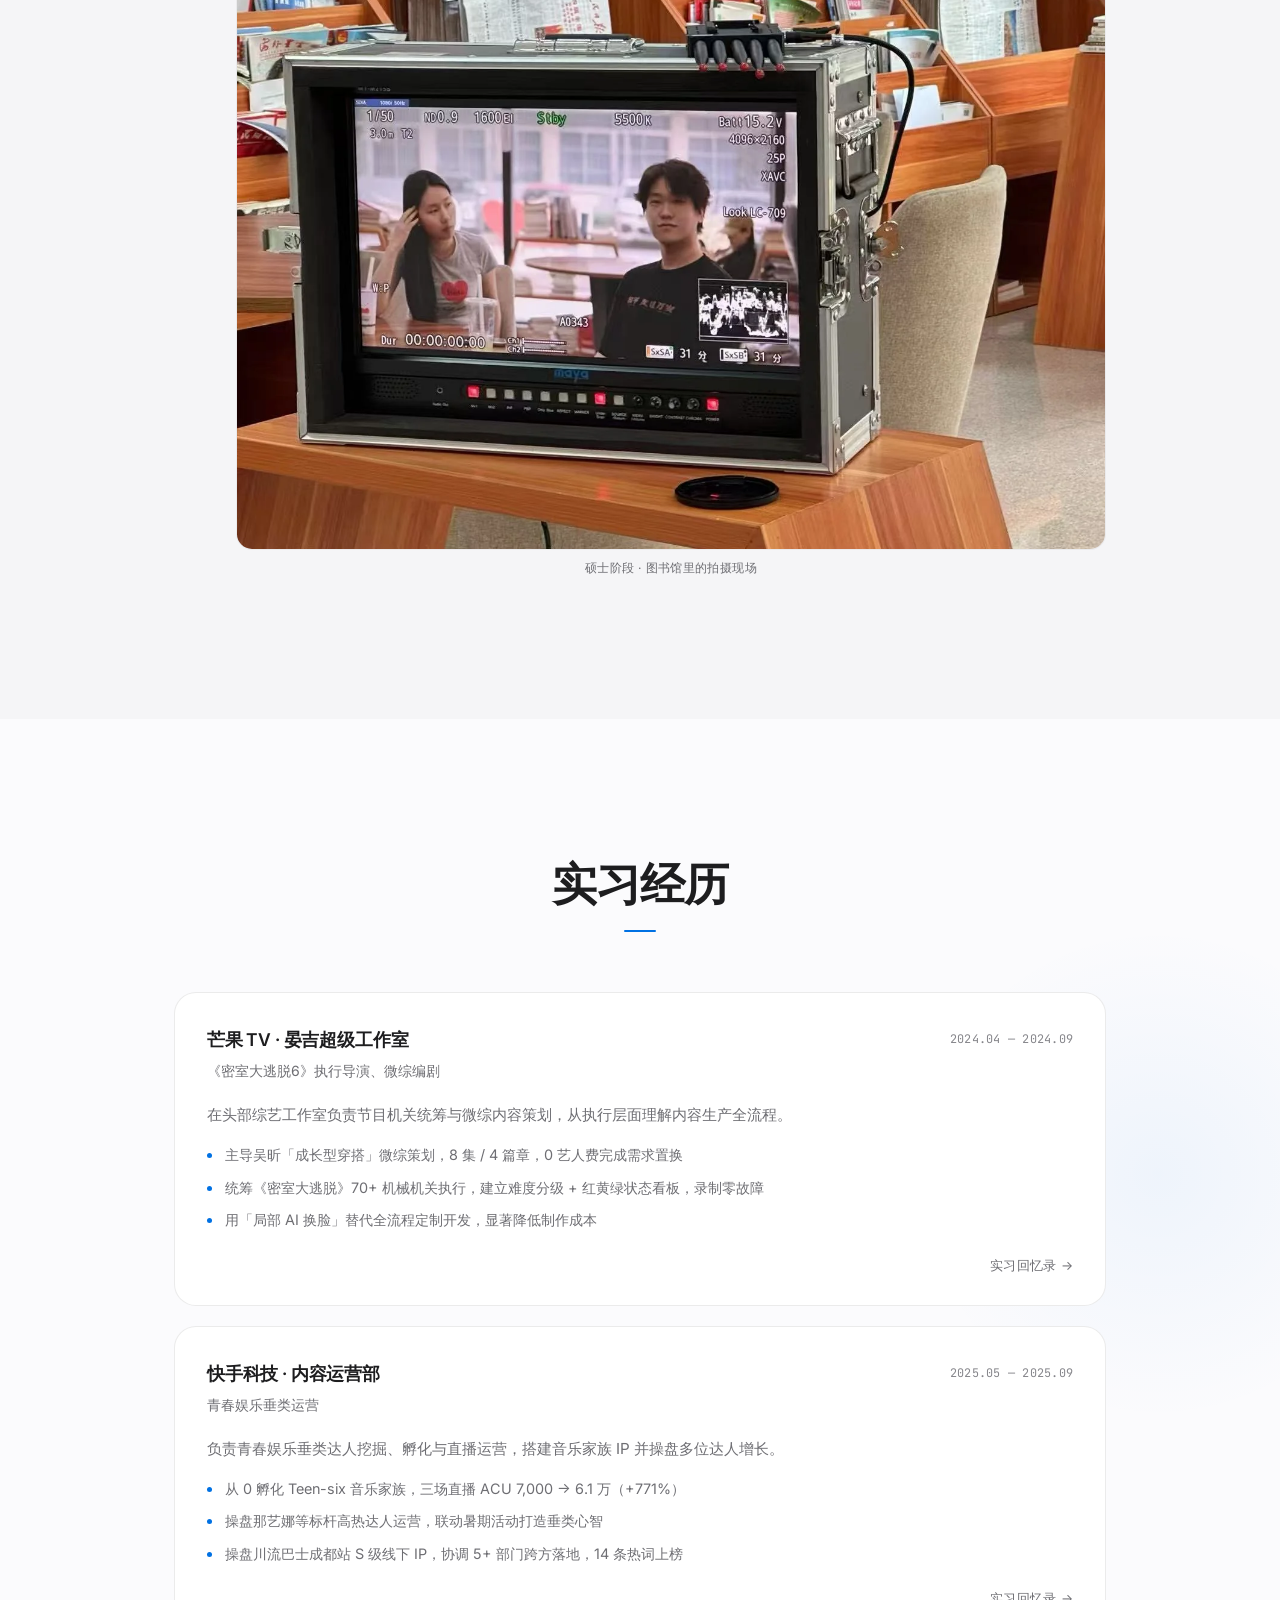
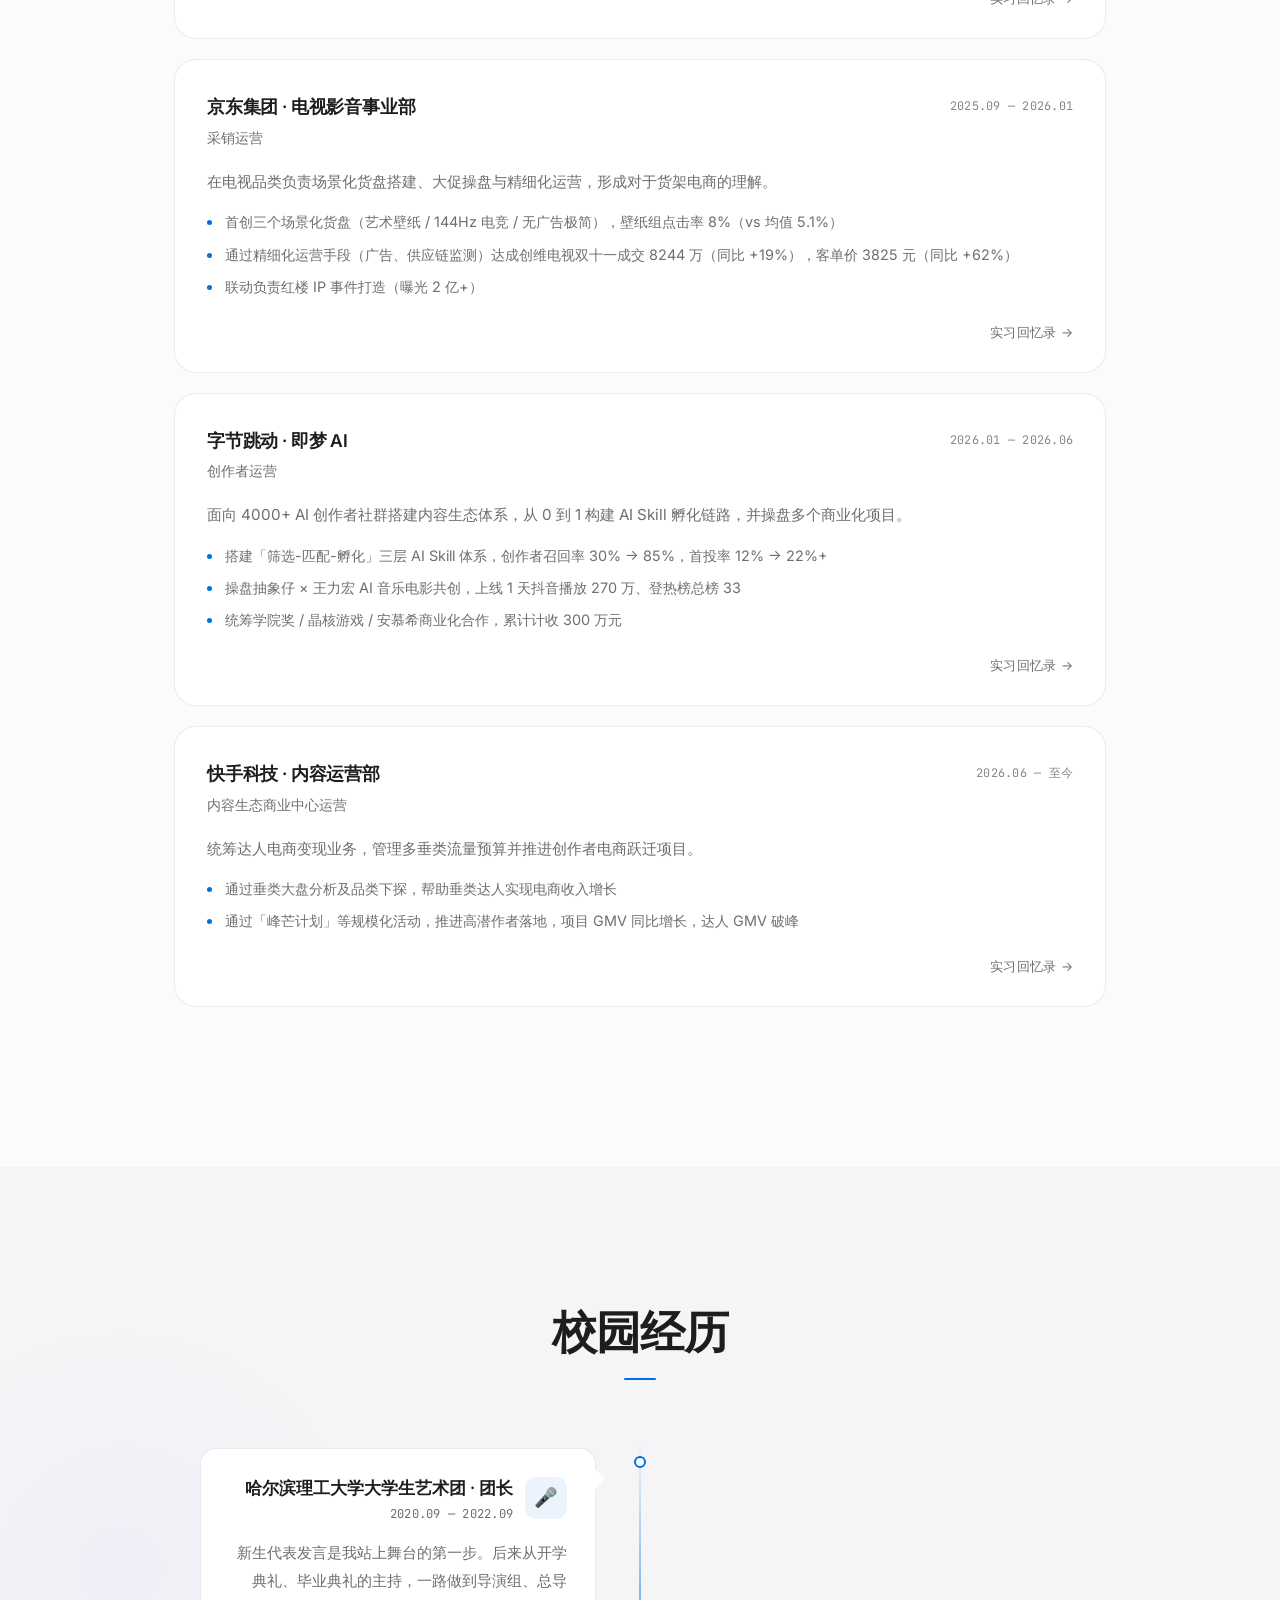
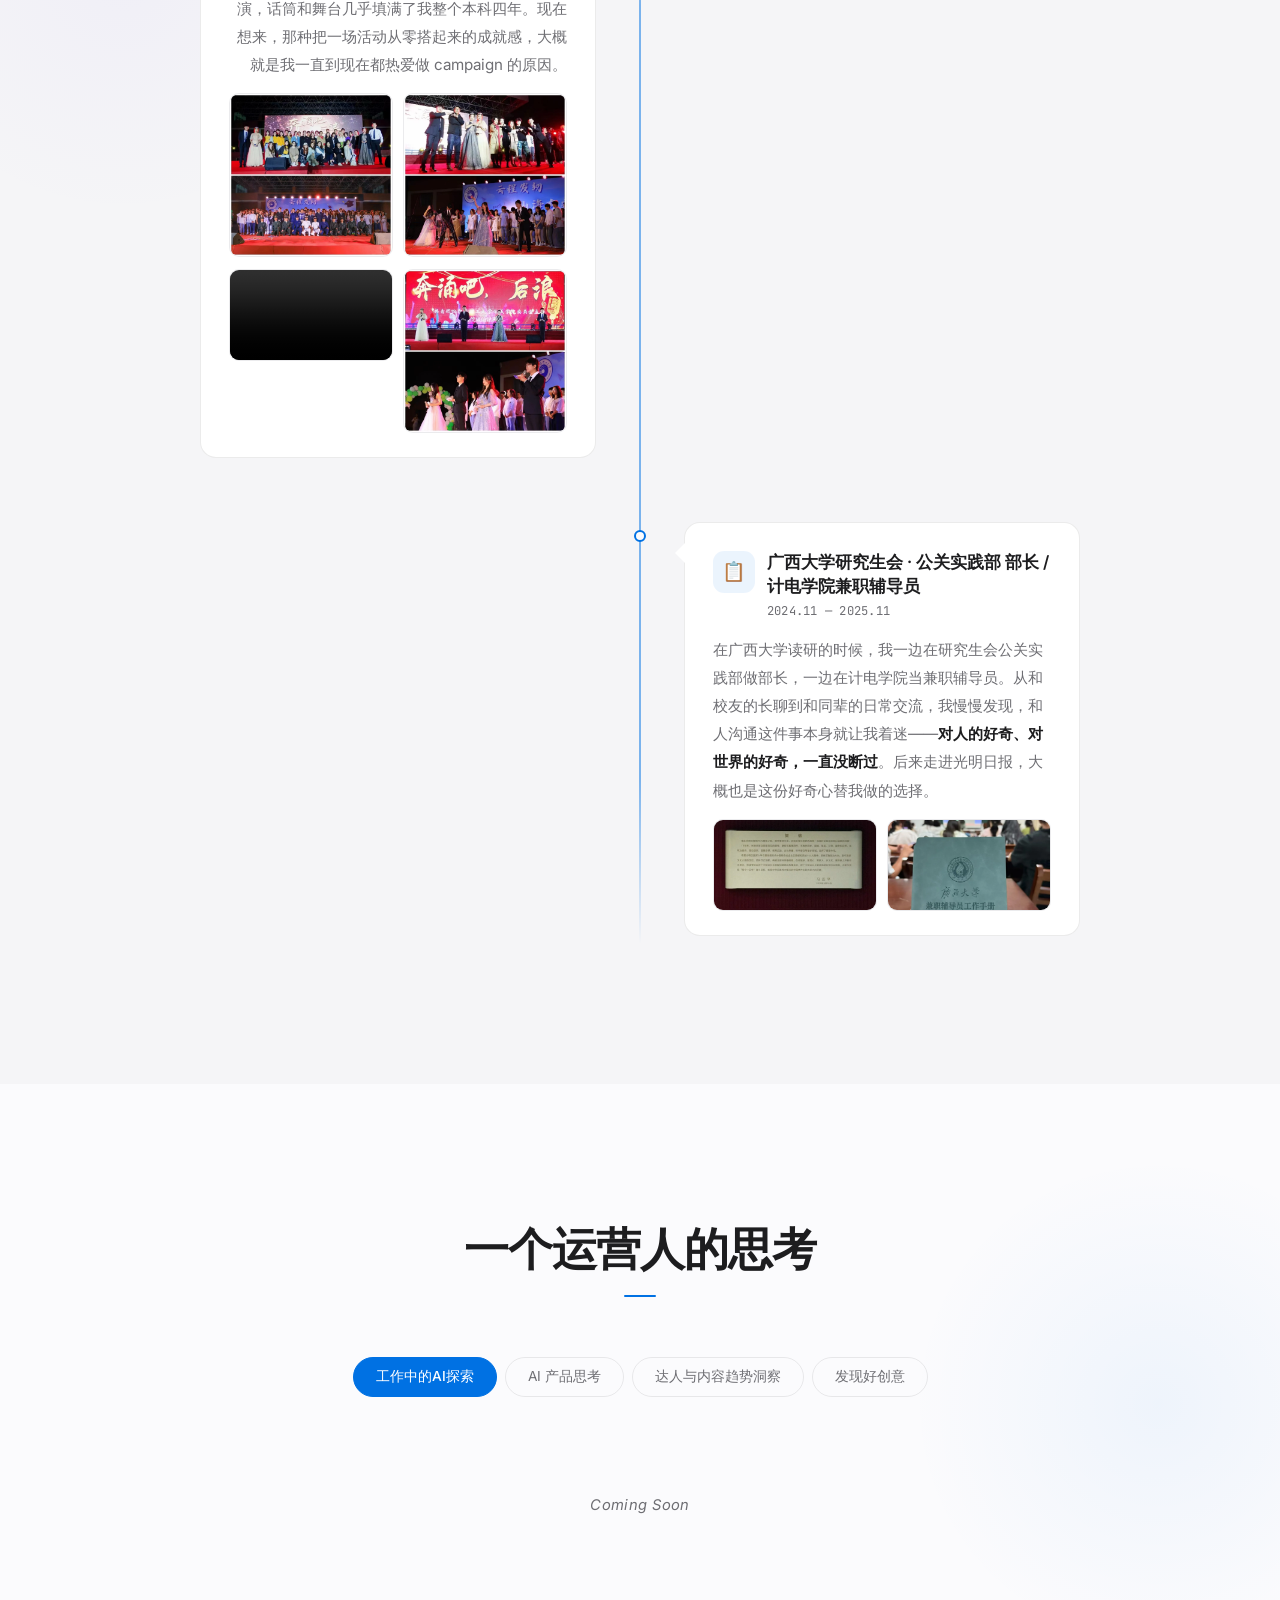
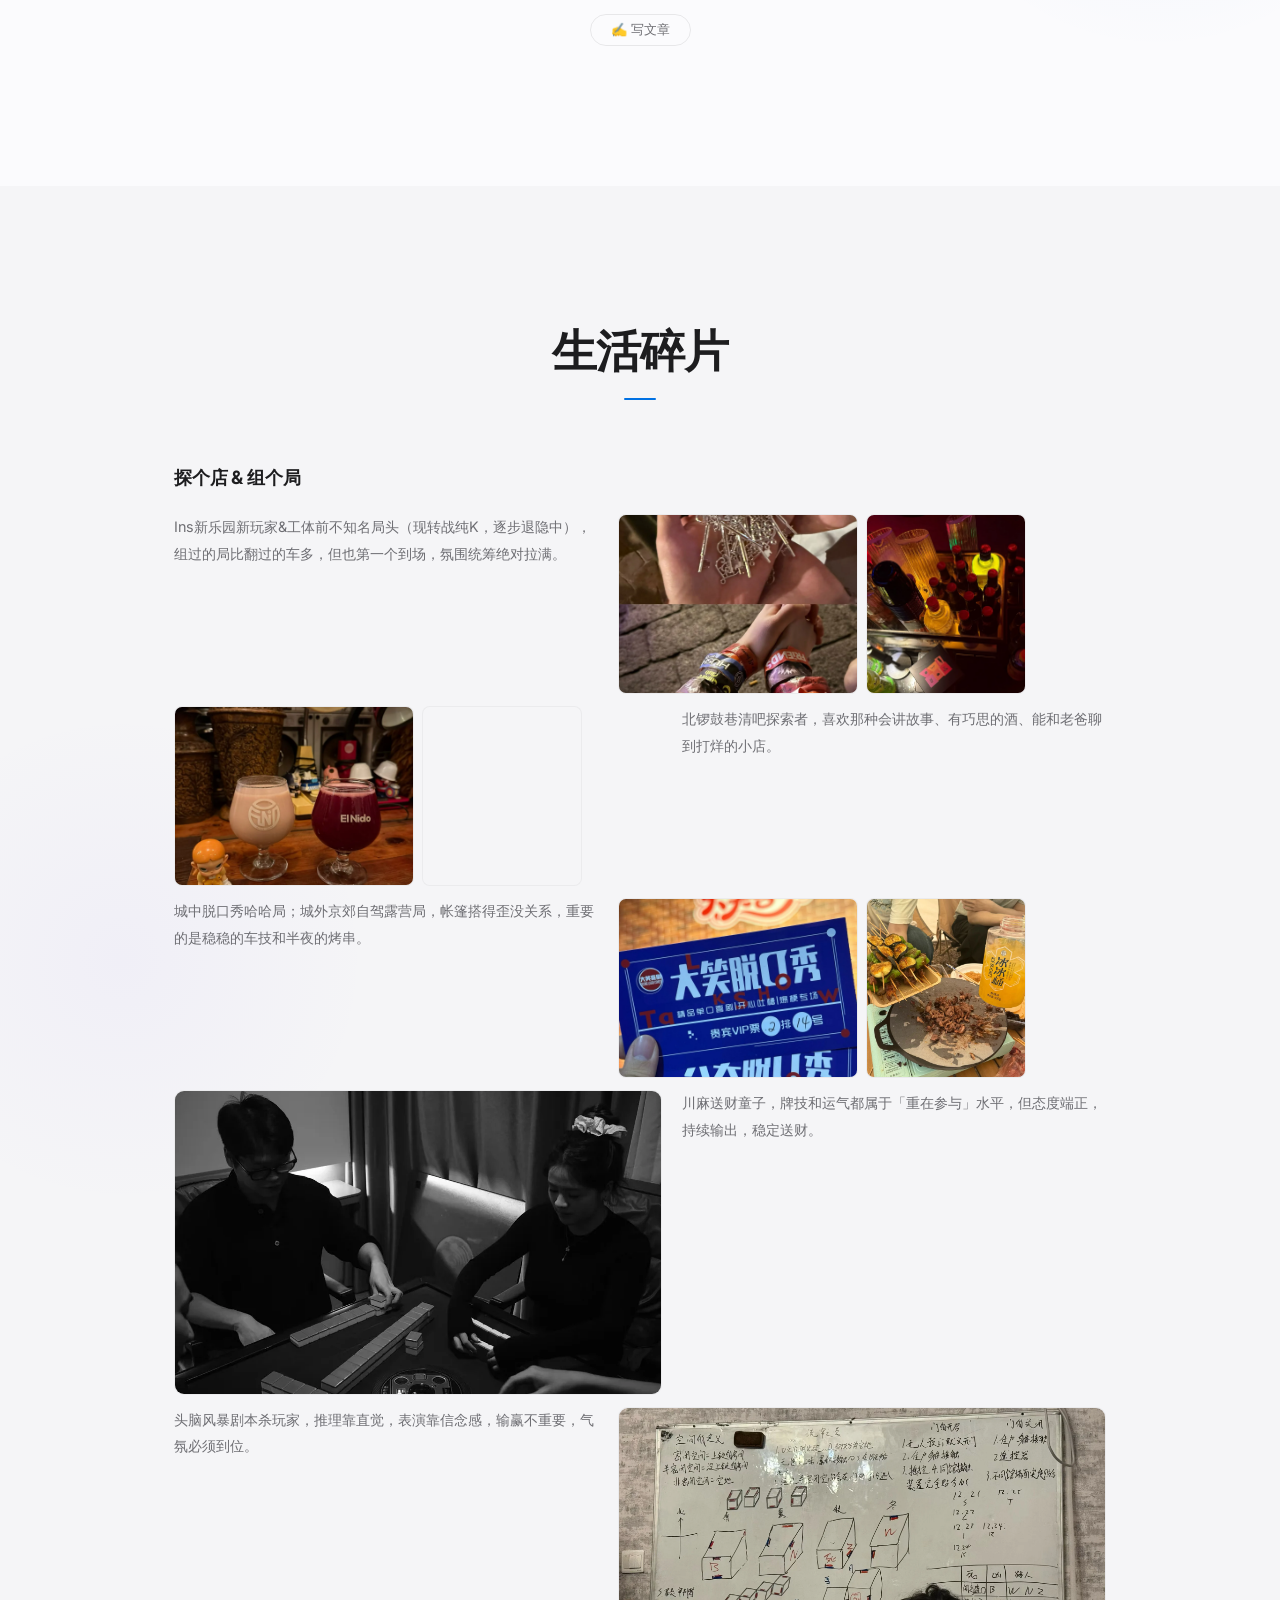
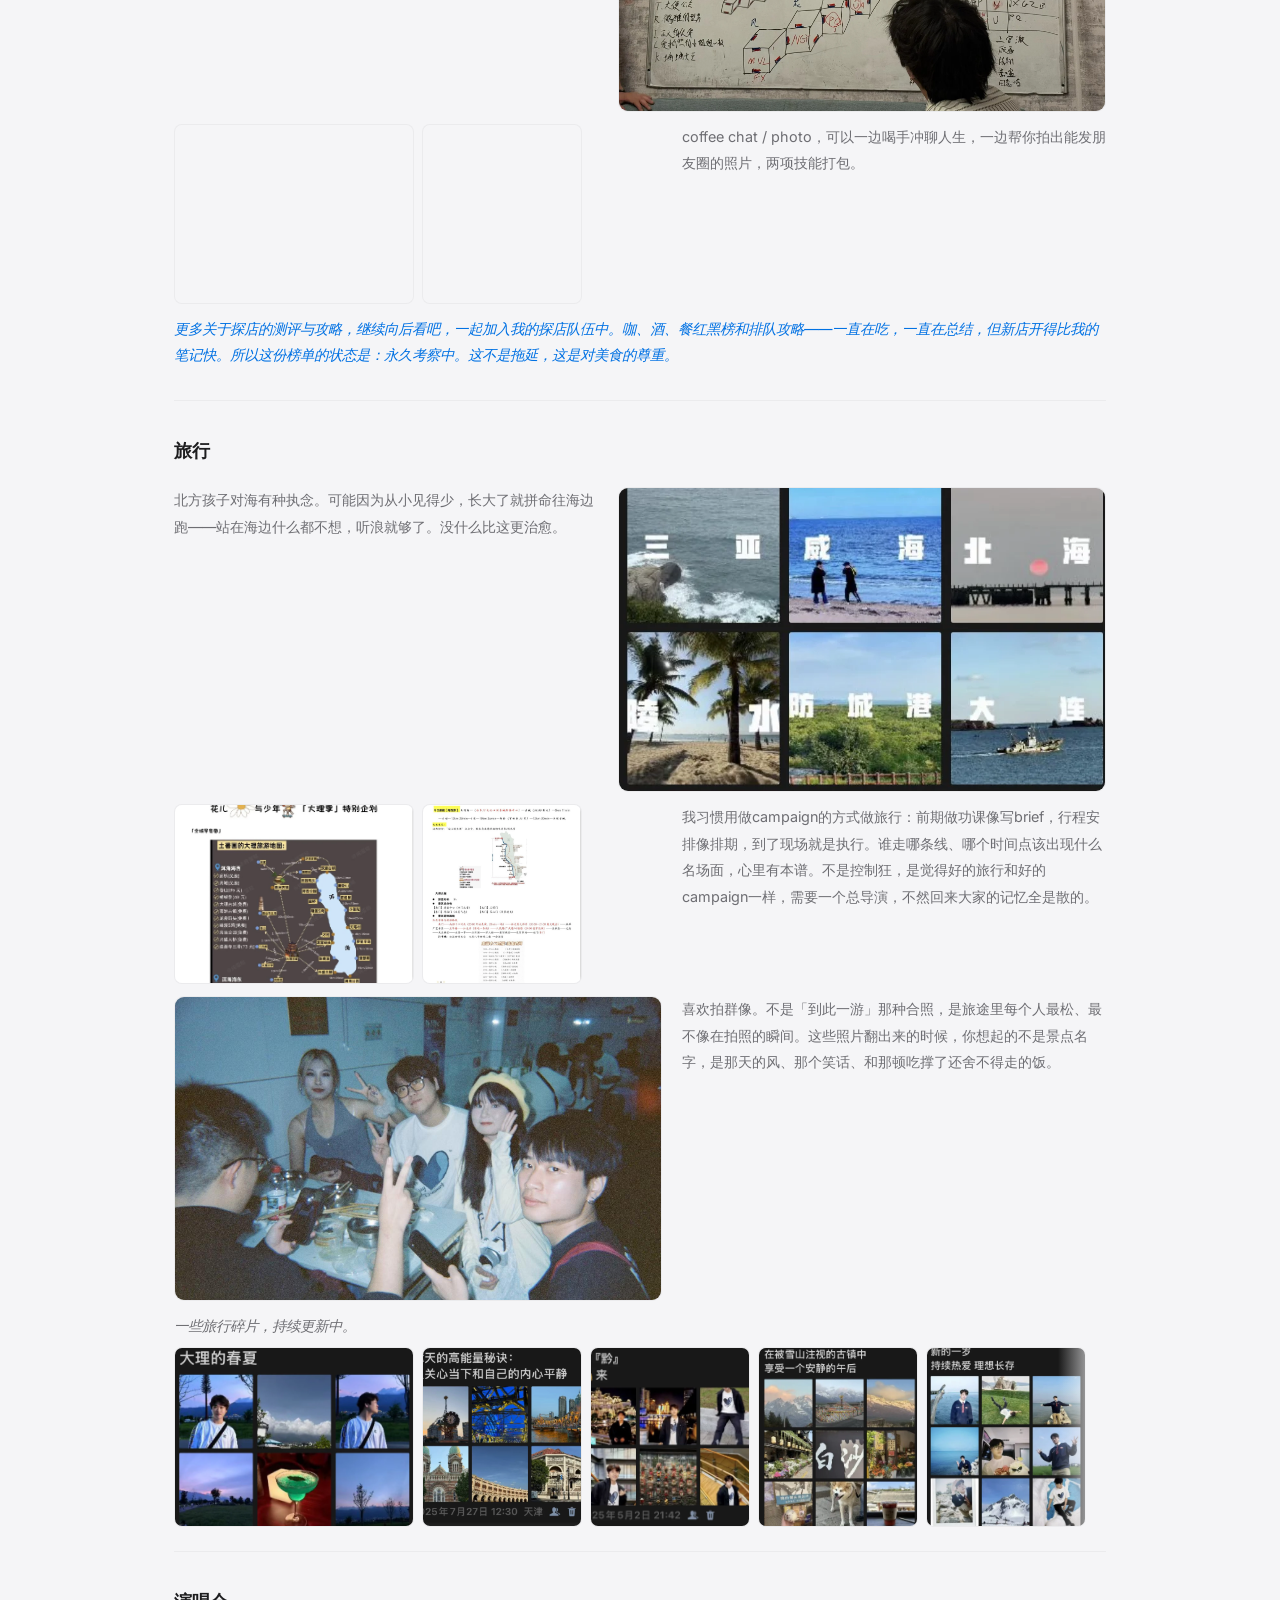
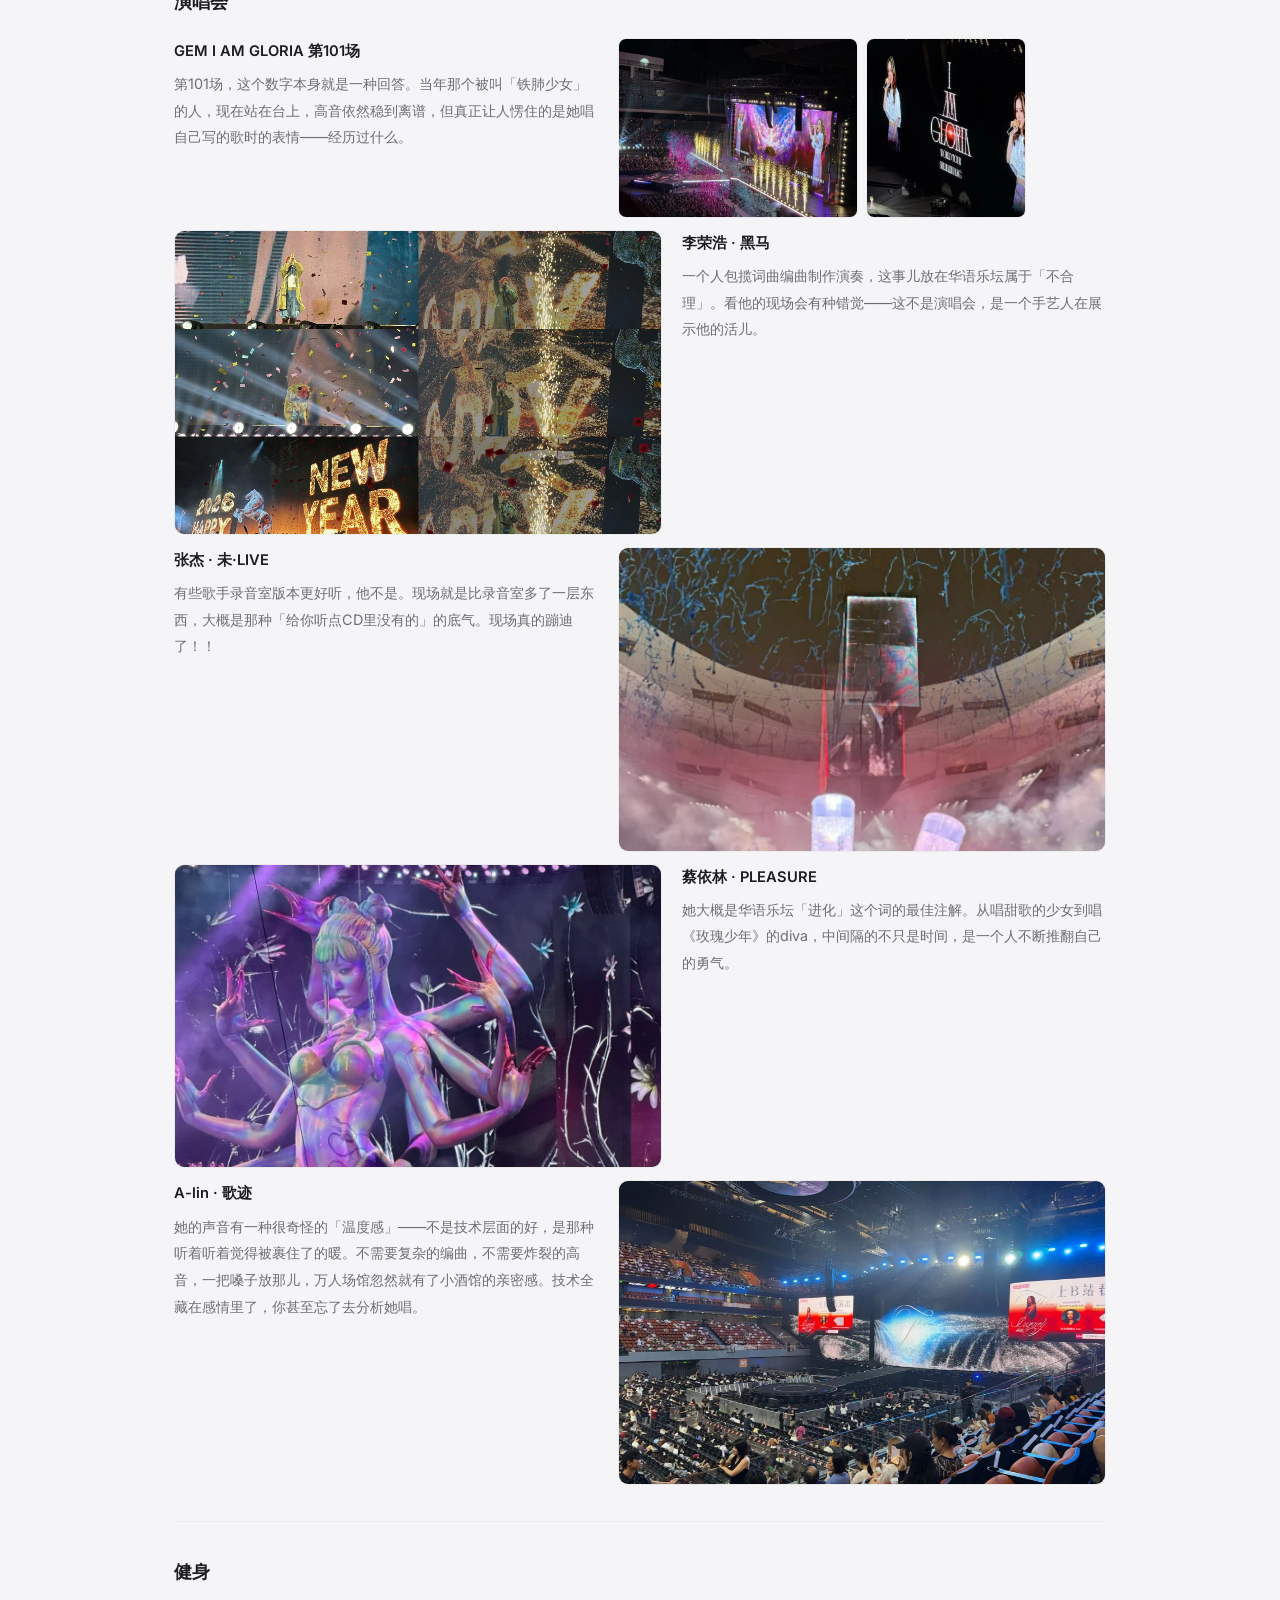
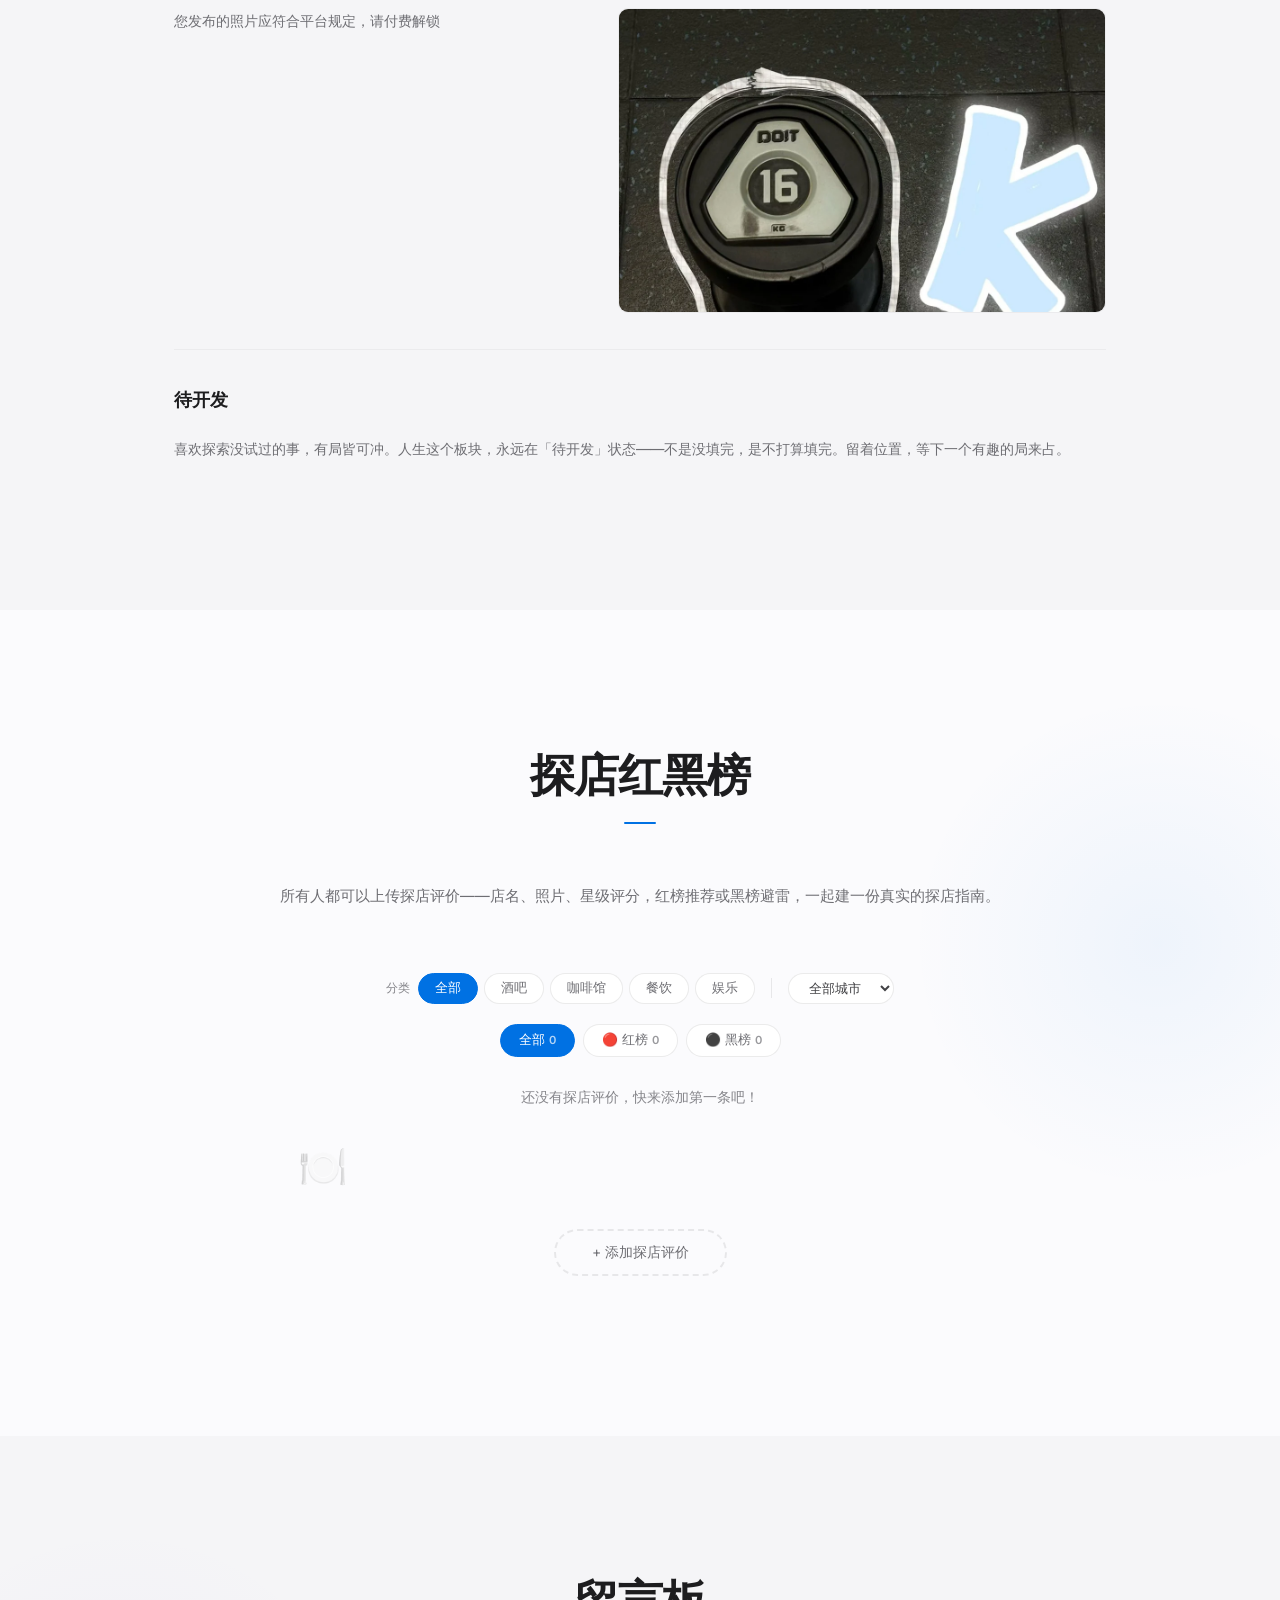
==== commit 8c891906: "feat: redesign food board + update nav/homepage text + reorder sections - 探店红黑榜: masonry layout, sta" ====
--- a/index.html
+++ b/index.html
@@ -27,6 +27,10 @@
       <span class="topnav-divider"></span>
       <a href="#interests" class="topnav-link">生活碎片</a>
       <span class="topnav-divider"></span>
+      <a href="#food" class="topnav-link">探店红黑榜</a>
+      <span class="topnav-divider"></span>
+      <a href="#notes" class="topnav-link">留言板</a>
+      <span class="topnav-divider"></span>
       <a href="#match" class="topnav-link">测一测</a>
       <span class="topnav-divider"></span>
       <a href="#contact" class="topnav-link">联系我</a>
@@ -44,8 +48,8 @@
     <h1 class="hero-name fade">陈一铭</h1>
     <p class="hero-en fade">EAMON</p>
     <div class="hero-line fade"></div>
-    <p class="hero-tagline fade">你好，这是我的使用说明书</p>
-    <p class="hero-school fade">广西大学 · 新闻与传播 · 硕士 | 哈尔滨理工大学 · 软件工程 · 本科</p>
+    <p class="hero-tagline fade">欢迎你来到我的 readme 空间</p>
+    <p class="hero-school fade">作为工作伙伴，你可以看看我的运营工作思考；作为搭子，欢迎加入我的探店红黑榜；作为朋友，不妨测测我们的匹配度</p>
     <div class="hero-tags fade">
       <span class="tag">内容与创作者运营</span>
       <span class="tag">产品运营</span>
@@ -268,6 +272,8 @@
   <a href="#campus" class="sidenav-dot" data-section="campus" data-label="校园故事"></a>
   <a href="#thoughts" class="sidenav-dot" data-section="thoughts" data-label="运营思考"></a>
   <a href="#interests" class="sidenav-dot" data-section="interests" data-label="生活碎片"></a>
+  <a href="#food" class="sidenav-dot" data-section="food" data-label="探店红黑榜"></a>
+  <a href="#notes" class="sidenav-dot" data-section="notes" data-label="留言板"></a>
   <a href="#match" class="sidenav-dot" data-section="match" data-label="测一测"></a>
   <a href="#contact" class="sidenav-dot" data-section="contact" data-label="联系我"></a>
 </div>
@@ -464,7 +470,7 @@
           </div></div>
         </div>
       </div>
-      <div class="life-text foot" style="color:var(--accent)">咖、酒、餐红黑榜和排队攻略——一直在吃，一直在总结，但新店开得比我的笔记快。所以这份榜单的状态是：永久考察中。这不是拖延，这是对美食的尊重。</div>
+      <div class="life-text foot" style="color:var(--accent)">更多关于探店的测评与攻略，继续向后看吧，一起加入我的探店队伍中。咖、酒、餐红黑榜和排队攻略——一直在吃，一直在总结，但新店开得比我的笔记快。所以这份榜单的状态是：永久考察中。这不是拖延，这是对美食的尊重。</div>
     </div>
     <!-- 旅行 -->
     <div class="life-item fade">
@@ -578,28 +584,35 @@
 </section>
 
 <!-- ===== FOOD REVIEW (红黑榜) ===== -->
-<section class="s s-alt" id="food">
+<section class="s" id="food">
   <div class="wrap">
     <h2 class="stitle fade">探店红黑榜</h2>
-    <p class="notes-intro fade">咖、酒、餐红黑榜——所有人都可以上传探店评价，分享你的真实体验。</p>
-
-    <!-- 分类筛选 -->
-    <div class="food-filter-bar fade">
+    <p class="notes-intro fade">所有人都可以上传探店评价——店名、照片、星级评分，红榜推荐或黑榜避雷，一起建一份真实的探店指南。</p>
+
+    <!-- Stats summary -->
+    <div class="food-stats fade" id="foodStats"></div>
+
+    <!-- Filter toolbar -->
+    <div class="food-toolbar fade">
+      <div class="food-filter-group">
+        <span class="food-filter-label">分类</span>
+        <button class="food-filter-btn active" data-cat="all">全部</button>
+        <button class="food-filter-btn" data-cat="bar">酒吧</button>
+        <button class="food-filter-btn" data-cat="cafe">咖啡馆</button>
+        <button class="food-filter-btn" data-cat="food">餐饮</button>
+        <button class="food-filter-btn" data-cat="fun">娱乐</button>
+      </div>
+      <span class="food-filter-divider"></span>
       <select id="foodCityFilter" class="food-city-select" onchange="renderFoodBoard()">
         <option value="all">全部城市</option>
       </select>
-      <button class="food-filter-btn active" data-cat="all">全部</button>
-      <button class="food-filter-btn" data-cat="bar">酒吧</button>
-      <button class="food-filter-btn" data-cat="cafe">咖啡馆</button>
-      <button class="food-filter-btn" data-cat="food">餐饮</button>
-      <button class="food-filter-btn" data-cat="fun">娱乐</button>
     </div>
 
     <!-- 红黑榜切换 -->
     <div class="food-list-bar fade">
-      <button class="food-list-btn active" data-list="all">全部</button>
-      <button class="food-list-btn red-btn" data-list="red">🔴 红榜</button>
-      <button class="food-list-btn black-btn" data-list="black">⚫ 黑榜</button>
+      <button class="food-list-btn active" data-list="all">全部 <span class="food-list-count" id="countAll">0</span></button>
+      <button class="food-list-btn red-btn" data-list="red">🔴 红榜 <span class="food-list-count" id="countRed">0</span></button>
+      <button class="food-list-btn black-btn" data-list="black">⚫ 黑榜 <span class="food-list-count" id="countBlack">0</span></button>
     </div>
 
     <!-- 探店卡片列表 -->
@@ -708,7 +721,7 @@
 </section>
 
 <!-- ===== NOTES ===== -->
-<section class="s" id="notes">
+<section class="s s-alt" id="notes">
   <div class="wrap">
     <h2 class="stitle fade">留言板</h2>
     <p class="notes-intro fade">随便写点什么，想问的、想说的、或者单纯打个招呼都行。</p>
@@ -747,30 +760,6 @@
       <div class="submit-row">
         <input type="text" id="noteFrom" placeholder="你的名字（选填）" />
         <button onclick="addNote()">贴上去 →</button>
-      </div>
-    </div>
-  </div>
-</section>
-
-<!-- ===== CONTACT ===== -->
-<section class="s s-alt" id="contact">
-  <div class="wrap">
-    <h2 class="stitle fade">找到我</h2>
-    <div class="contact-grid">
-      <a href="mailto:chenyiming.07@qq.com" class="contact-card fade" style="text-decoration:none">
-        <div class="icon">📧</div>
-        <div class="label">Email</div>
-        <div class="val">chenyiming.07@qq.com</div>
-      </a>
-      <a href="tel:17645710825" class="contact-card fade" style="text-decoration:none">
-        <div class="icon">📱</div>
-        <div class="label">Phone</div>
-        <div class="val">176 4571 0825</div>
-      </a>
-      <div class="contact-card fade">
-        <div class="icon">💬</div>
-        <div class="label">WeChat</div>
-        <img src="assets/wechat-qr.webp" class="qr-img" alt="微信二维码" />
       </div>
     </div>
   </div>
@@ -861,6 +850,30 @@
   </div>
 </section>
 
+<!-- ===== CONTACT ===== -->
+<section class="s s-alt" id="contact">
+  <div class="wrap">
+    <h2 class="stitle fade">找到我</h2>
+    <div class="contact-grid">
+      <a href="mailto:chenyiming.07@qq.com" class="contact-card fade" style="text-decoration:none">
+        <div class="icon">📧</div>
+        <div class="label">Email</div>
+        <div class="val">chenyiming.07@qq.com</div>
+      </a>
+      <a href="tel:17645710825" class="contact-card fade" style="text-decoration:none">
+        <div class="icon">📱</div>
+        <div class="label">Phone</div>
+        <div class="val">176 4571 0825</div>
+      </a>
+      <div class="contact-card fade">
+        <div class="icon">💬</div>
+        <div class="label">WeChat</div>
+        <img src="assets/wechat-qr.webp" class="qr-img" alt="微信二维码" />
+      </div>
+    </div>
+  </div>
+</section>
+
 <footer>
   <div class="wrap">
     <div class="footer-quote">愿我们都能在热爱里，闪闪发光 ✦</div>
--- a/assets/style.css
+++ b/assets/style.css
@@ -118,13 +118,13 @@
 }
 .hero-tagline{
   font-family:var(--font-cn);
-  font-size:1.1rem;color:#6e6e73;letter-spacing:0.05em;
-  margin-bottom:10px;
+  font-size:1.15rem;color:#424245;letter-spacing:0.05em;
+  margin-bottom:8px;font-weight:500;
 }
 .hero-school{
-  font-family:var(--font-mono);
-  font-size:0.78rem;color:#86868b;letter-spacing:0.03em;
-  margin-bottom:28px;
+  font-family:var(--font-cn);
+  font-size:0.88rem;color:#86868b;letter-spacing:0.02em;
+  margin-bottom:28px;max-width:520px;line-height:1.7;
 }
 .hero-tags{display:flex;justify-content:center;gap:10px;flex-wrap:wrap;margin-bottom:44px}
 .hero-tags .tag{
@@ -1256,75 +1256,135 @@
 }
 
 /* ===== Food Review (探店红黑榜) ===== */
-.food-filter-bar{display:flex;gap:8px;flex-wrap:wrap;margin-bottom:16px}
-.food-filter-btn{padding:6px 18px;border:1px solid var(--border);border-radius:20px;background:var(--bg-card);
-  color:var(--text-dim);font-size:0.82rem;font-family:var(--font-sans);cursor:pointer;transition:all 0.2s}
+
+/* Stats summary */
+.food-stats{display:flex;justify-content:center;gap:32px;margin-bottom:32px;flex-wrap:wrap}
+.food-stat{text-align:center}
+.food-stat-num{font-family:var(--font-sans);font-size:1.8rem;font-weight:800;letter-spacing:-0.02em}
+.food-stat-num.red{color:#e74c3e}
+.food-stat-num.black{color:#2c3e50}
+.food-stat-num.total{color:var(--accent)}
+.food-stat-label{font-size:0.75rem;color:var(--text-dim);font-family:var(--font-sans);letter-spacing:0.03em;margin-top:2px}
+
+/* Filter bar - unified pill design */
+.food-toolbar{display:flex;justify-content:center;align-items:center;gap:12px;flex-wrap:wrap;margin-bottom:20px}
+.food-filter-group{display:flex;gap:6px;flex-wrap:wrap;align-items:center}
+.food-filter-label{font-size:0.75rem;color:var(--text-faint);font-family:var(--font-sans);letter-spacing:0.04em;margin-right:2px}
+.food-filter-btn{padding:6px 16px;border:1px solid var(--border);border-radius:20px;background:var(--bg-card);
+  color:var(--text-dim);font-size:0.8rem;font-family:var(--font-sans);cursor:pointer;transition:all 0.2s}
 .food-filter-btn:hover{border-color:var(--accent);color:var(--accent)}
 .food-filter-btn.active{background:var(--accent);color:#fff;border-color:var(--accent)}
-
-.food-list-bar{display:flex;gap:10px;margin-bottom:24px}
-.food-list-btn{padding:6px 16px;border:1px solid var(--border);border-radius:20px;background:var(--bg-card);
-  color:var(--text-dim);font-size:0.82rem;font-family:var(--font-sans);cursor:pointer;transition:all 0.2s}
-.food-list-btn:hover{transform:translateY(-1px)}
+.food-filter-divider{width:1px;height:20px;background:var(--border);margin:0 4px}
+
+.food-list-bar{display:flex;gap:8px;margin-bottom:28px;justify-content:center}
+.food-list-btn{padding:7px 18px;border:1px solid var(--border);border-radius:20px;background:var(--bg-card);
+  color:var(--text-dim);font-size:0.8rem;font-family:var(--font-sans);cursor:pointer;transition:all 0.2s;
+  display:inline-flex;align-items:center;gap:4px}
+.food-list-btn:hover{transform:translateY(-1px);box-shadow:0 2px 8px rgba(0,0,0,0.06)}
 .food-list-btn.active.red-btn{background:#e74c3e;color:#fff;border-color:#e74c3e}
 .food-list-btn.active.black-btn{background:#2c3e50;color:#fff;border-color:#2c3e50}
 .food-list-btn.active:not(.red-btn):not(.black-btn){background:var(--accent);color:#fff;border-color:var(--accent)}
-
-.food-board{display:grid;grid-template-columns:repeat(auto-fill,minmax(320px,1fr));gap:20px;margin-bottom:24px}
-
-.food-card{background:var(--bg-card);border:1px solid var(--border);border-radius:var(--radius);
-  overflow:hidden;transition:transform 0.2s,box-shadow 0.2s;position:relative}
-.food-card:hover{transform:translateY(-3px);box-shadow:0 8px 24px rgba(0,0,0,0.08)}
-.food-card.red{border-top:3px solid #e74c3e}
-.food-card.black{border-top:3px solid #2c3e50}
-
-.food-card-badge{position:absolute;top:10px;right:10px;padding:3px 10px;border-radius:12px;
-  font-size:0.7rem;font-weight:600;font-family:var(--font-sans);z-index:2}
-.food-card-badge.red{background:#e74c3e;color:#fff}
-.food-card-badge.black{background:#2c3e50;color:#fff}
-
-.food-card-photos{display:flex;gap:4px;overflow-x:auto;padding:0}
-.food-card-photos img{width:100%;height:200px;object-fit:cover;flex-shrink:0}
-.food-card-photos.multiple img{width:200px;height:150px}
-
-.food-card-body{padding:16px 18px}
-.food-card-name{font-size:1.05rem;font-weight:700;color:var(--text);margin-bottom:4px}
-.food-card-meta{display:flex;align-items:center;gap:8px;flex-wrap:wrap;margin-bottom:8px}
-.food-card-cat{padding:2px 8px;border-radius:10px;background:var(--accent-soft);color:var(--accent);
-  font-size:0.72rem;font-family:var(--font-sans)}
-.food-card-city{font-size:0.75rem;color:var(--text-faint);font-family:var(--font-sans)}
-.food-card-stars{color:#f39c12;font-size:0.9rem;letter-spacing:1px}
+.food-list-count{font-size:0.7rem;opacity:0.7;font-weight:600}
+
+.food-city-select{padding:6px 16px;border:1px solid var(--border);border-radius:20px;
+  background:var(--bg-card);color:var(--text-soft);font-size:0.8rem;font-family:var(--font-sans);cursor:pointer;transition:all 0.2s}
+.food-city-select:hover{border-color:var(--accent)}
+.food-city-select:focus{outline:none;border-color:var(--accent)}
+
+/* Board - masonry layout */
+.food-board{columns:3;column-gap:18px;margin-bottom:28px}
+@media(max-width:1024px){.food-board{columns:2}}
+@media(max-width:640px){.food-board{columns:1}}
+
+/* Card */
+.food-card{
+  break-inside:avoid;margin-bottom:18px;
+  background:var(--bg-card);border:1px solid var(--border);border-radius:var(--radius);
+  overflow:hidden;position:relative;
+  transition:transform 0.25s cubic-bezier(0.25,1,0.5,1),box-shadow 0.25s,border-color 0.25s;
+  display:inline-block;width:100%;
+}
+.food-card:hover{transform:translateY(-4px);box-shadow:0 12px 32px rgba(0,0,0,0.08);border-color:rgba(0,113,227,0.12)}
+.food-card.red{border-left:3px solid #e74c3e}
+.food-card.black{border-left:3px solid #2c3e50}
+
+/* Badge */
+.food-card-badge{position:absolute;top:12px;right:12px;padding:4px 12px;border-radius:14px;
+  font-size:0.68rem;font-weight:700;font-family:var(--font-sans);z-index:3;letter-spacing:0.02em;
+  backdrop-filter:blur(8px);-webkit-backdrop-filter:blur(8px)}
+.food-card-badge.red{background:rgba(231,76,62,0.92);color:#fff}
+.food-card-badge.black{background:rgba(44,62,80,0.92);color:#fff}
+
+/* Photos */
+.food-card-photos{position:relative;display:flex;gap:2px;overflow:hidden}
+.food-card-photos img{width:100%;height:220px;object-fit:cover;flex-shrink:0}
+.food-card-photos.multiple{display:grid;grid-template-columns:1fr 1fr;gap:2px}
+.food-card-photos.multiple img{height:140px}
+.food-card-photos.multiple.three{grid-template-columns:2fr 1fr;grid-template-rows:1fr 1fr}
+.food-card-photos.multiple.three img:first-child{grid-row:1/3;height:100%}
+.food-card-photos.multiple.three img:nth-child(2),
+.food-card-photos.multiple.three img:nth-child(3){height:140px}
+.food-card-photo-more{position:absolute;bottom:8px;right:8px;background:rgba(0,0,0,0.65);color:#fff;
+  font-size:0.7rem;padding:3px 8px;border-radius:10px;font-family:var(--font-sans);backdrop-filter:blur(4px)}
+
+/* No-photo placeholder */
+.food-card-nophoto{height:80px;background:linear-gradient(135deg,var(--bg-card-hover) 0%,var(--accent-soft) 100%);
+  display:flex;align-items:center;justify-content:center;font-size:2rem}
+
+/* Card body */
+.food-card-body{padding:16px 18px 14px}
+.food-card-name{font-size:1.05rem;font-weight:700;color:var(--text);margin-bottom:6px;letter-spacing:-0.01em}
+.food-card-meta{display:flex;align-items:center;gap:6px;flex-wrap:wrap;margin-bottom:10px}
+.food-card-cat{padding:2px 10px;border-radius:10px;background:var(--accent-soft);color:var(--accent);
+  font-size:0.7rem;font-family:var(--font-sans);font-weight:500}
+.food-card-subcat{padding:2px 10px;border-radius:10px;background:rgba(243,156,18,0.1);color:#e67e22;
+  font-size:0.7rem;font-family:var(--font-sans);font-weight:500}
+.food-card-city{font-size:0.72rem;color:var(--text-faint);font-family:var(--font-sans);
+  display:inline-flex;align-items:center;gap:2px}
+.food-card-city::before{content:'📍';font-size:0.65rem}
+.food-card-stars{color:#f39c12;font-size:0.85rem;letter-spacing:1px;margin-left:auto}
 .food-card-stars .dim{color:var(--border)}
 
-.food-card-addr{font-size:0.78rem;color:var(--text-dim);margin-bottom:8px;display:flex;align-items:center;gap:4px}
-.food-card-addr a{color:var(--accent);font-size:0.78rem}
-
-.food-card-review{font-size:0.88rem;color:var(--text-soft);line-height:1.6;margin-bottom:10px;
+.food-card-addr{font-size:0.75rem;color:var(--text-dim);margin-bottom:8px;
+  display:-webkit-box;-webkit-line-clamp:1;-webkit-box-orient:vertical;overflow:hidden}
+.food-card-addr a{color:var(--accent);font-size:0.75rem;white-space:nowrap}
+
+.food-card-review{font-size:0.86rem;color:var(--text-soft);line-height:1.65;margin-bottom:10px;
   display:-webkit-box;-webkit-line-clamp:3;-webkit-box-orient:vertical;overflow:hidden}
 .food-card-review.expanded{display:block;-webkit-line-clamp:unset}
 
 .food-card-footer{display:flex;justify-content:space-between;align-items:center;
-  font-size:0.75rem;color:var(--text-faint);font-family:var(--font-sans)}
-.food-card-author{font-weight:500}
+  font-size:0.72rem;color:var(--text-faint);font-family:var(--font-sans);
+  padding-top:8px;border-top:1px solid var(--border-light)}
+.food-card-author{font-weight:500;color:var(--text-dim)}
 .food-card-time{color:var(--text-faint)}
 
-.food-card-expand{color:var(--accent);font-size:0.75rem;cursor:pointer;font-family:var(--font-sans);
-  background:none;border:none;padding:0;margin-top:4px}
-
+.food-card-expand{color:var(--accent);font-size:0.74rem;cursor:pointer;font-family:var(--font-sans);
+  background:none;border:none;padding:0;margin-top:6px;transition:opacity 0.2s}
+.food-card-expand:hover{opacity:0.7}
+
+/* Add button */
 .food-add-section{text-align:center;margin-bottom:20px}
-.food-add-btn{padding:10px 32px;border:2px dashed var(--border);border-radius:24px;background:transparent;
-  color:var(--text-dim);font-size:0.88rem;font-family:var(--font-sans);cursor:pointer;transition:all 0.2s}
-.food-add-btn:hover{border-color:var(--accent);color:var(--accent);background:var(--accent-soft)}
+.food-add-btn{padding:12px 36px;border:2px dashed var(--border);border-radius:24px;background:transparent;
+  color:var(--text-dim);font-size:0.88rem;font-family:var(--font-sans);cursor:pointer;transition:all 0.25s}
+.food-add-btn:hover{border-color:var(--accent);color:var(--accent);background:var(--accent-soft);transform:translateY(-1px)}
+
+/* Empty state */
+.food-empty{text-align:center;padding:48px 20px;color:var(--text-faint);font-size:0.9rem}
+.food-empty-icon{font-size:2.5rem;margin-bottom:12px;opacity:0.5}
 
 /* Form Modal */
 .food-form-overlay{position:fixed;inset:0;background:rgba(0,0,0,0.45);z-index:1000;
-  display:none;align-items:flex-start;justify-content:center;overflow-y:auto;padding:40px 16px}
+  display:none;align-items:flex-start;justify-content:center;overflow-y:auto;padding:40px 16px;
+  backdrop-filter:blur(4px);-webkit-backdrop-filter:blur(4px)}
 .food-form-overlay.open{display:flex}
 .food-form-modal{background:var(--bg-card);border-radius:var(--radius-lg);width:100%;max-width:560px;
-  padding:28px;position:relative;animation:foodFormIn 0.3s ease}
-@keyframes foodFormIn{from{opacity:0;transform:translateY(20px)}to{opacity:1;transform:translateY(0)}}
+  padding:28px;position:relative;animation:foodFormIn 0.3s ease;
+  box-shadow:0 20px 60px rgba(0,0,0,0.15)}
+@keyframes foodFormIn{from{opacity:0;transform:translateY(20px) scale(0.98)}to{opacity:1;transform:translateY(0) scale(1)}}
 .food-form-close{position:absolute;top:16px;right:18px;font-size:1.5rem;background:none;border:none;
-  color:var(--text-dim);cursor:pointer;line-height:1}
+  color:var(--text-dim);cursor:pointer;line-height:1;transition:color 0.2s;z-index:2}
+.food-form-close:hover{color:var(--text)}
 .food-form-title{font-size:1.2rem;font-weight:700;margin-bottom:20px;color:var(--text)}
 .food-form-body{max-height:60vh;overflow-y:auto}
 .food-form-row{margin-bottom:16px}
@@ -1383,15 +1443,9 @@
 
 .food-form-actions{margin-top:20px}
 
-.food-empty{text-align:center;padding:40px 20px;color:var(--text-faint);font-size:0.9rem}
-
-.food-city-select{margin-bottom:16px}
-.food-city-select select{padding:8px 16px;border:1px solid var(--border);border-radius:20px;
-  background:var(--bg-card);color:var(--text-soft);font-size:0.82rem;font-family:var(--font-sans);cursor:pointer}
-
 @media(max-width:768px){
-  .food-board{grid-template-columns:1fr}
   .food-form-modal{padding:20px}
   .food-form-body{max-height:55vh}
   .food-card-photos img{height:180px}
-}
+  .food-stats{gap:20px}
+}
--- a/assets/style.css
+++ b/assets/style.css
@@ -118,13 +118,13 @@
 }
 .hero-tagline{
   font-family:var(--font-cn);
-  font-size:1.1rem;color:#6e6e73;letter-spacing:0.05em;
-  margin-bottom:10px;
+  font-size:1.15rem;color:#424245;letter-spacing:0.05em;
+  margin-bottom:8px;font-weight:500;
 }
 .hero-school{
-  font-family:var(--font-mono);
-  font-size:0.78rem;color:#86868b;letter-spacing:0.03em;
-  margin-bottom:28px;
+  font-family:var(--font-cn);
+  font-size:0.88rem;color:#86868b;letter-spacing:0.02em;
+  margin-bottom:28px;max-width:520px;line-height:1.7;
 }
 .hero-tags{display:flex;justify-content:center;gap:10px;flex-wrap:wrap;margin-bottom:44px}
 .hero-tags .tag{
@@ -1256,75 +1256,135 @@
 }
 
 /* ===== Food Review (探店红黑榜) ===== */
-.food-filter-bar{display:flex;gap:8px;flex-wrap:wrap;margin-bottom:16px}
-.food-filter-btn{padding:6px 18px;border:1px solid var(--border);border-radius:20px;background:var(--bg-card);
-  color:var(--text-dim);font-size:0.82rem;font-family:var(--font-sans);cursor:pointer;transition:all 0.2s}
+
+/* Stats summary */
+.food-stats{display:flex;justify-content:center;gap:32px;margin-bottom:32px;flex-wrap:wrap}
+.food-stat{text-align:center}
+.food-stat-num{font-family:var(--font-sans);font-size:1.8rem;font-weight:800;letter-spacing:-0.02em}
+.food-stat-num.red{color:#e74c3e}
+.food-stat-num.black{color:#2c3e50}
+.food-stat-num.total{color:var(--accent)}
+.food-stat-label{font-size:0.75rem;color:var(--text-dim);font-family:var(--font-sans);letter-spacing:0.03em;margin-top:2px}
+
+/* Filter bar - unified pill design */
+.food-toolbar{display:flex;justify-content:center;align-items:center;gap:12px;flex-wrap:wrap;margin-bottom:20px}
+.food-filter-group{display:flex;gap:6px;flex-wrap:wrap;align-items:center}
+.food-filter-label{font-size:0.75rem;color:var(--text-faint);font-family:var(--font-sans);letter-spacing:0.04em;margin-right:2px}
+.food-filter-btn{padding:6px 16px;border:1px solid var(--border);border-radius:20px;background:var(--bg-card);
+  color:var(--text-dim);font-size:0.8rem;font-family:var(--font-sans);cursor:pointer;transition:all 0.2s}
 .food-filter-btn:hover{border-color:var(--accent);color:var(--accent)}
 .food-filter-btn.active{background:var(--accent);color:#fff;border-color:var(--accent)}
-
-.food-list-bar{display:flex;gap:10px;margin-bottom:24px}
-.food-list-btn{padding:6px 16px;border:1px solid var(--border);border-radius:20px;background:var(--bg-card);
-  color:var(--text-dim);font-size:0.82rem;font-family:var(--font-sans);cursor:pointer;transition:all 0.2s}
-.food-list-btn:hover{transform:translateY(-1px)}
+.food-filter-divider{width:1px;height:20px;background:var(--border);margin:0 4px}
+
+.food-list-bar{display:flex;gap:8px;margin-bottom:28px;justify-content:center}
+.food-list-btn{padding:7px 18px;border:1px solid var(--border);border-radius:20px;background:var(--bg-card);
+  color:var(--text-dim);font-size:0.8rem;font-family:var(--font-sans);cursor:pointer;transition:all 0.2s;
+  display:inline-flex;align-items:center;gap:4px}
+.food-list-btn:hover{transform:translateY(-1px);box-shadow:0 2px 8px rgba(0,0,0,0.06)}
 .food-list-btn.active.red-btn{background:#e74c3e;color:#fff;border-color:#e74c3e}
 .food-list-btn.active.black-btn{background:#2c3e50;color:#fff;border-color:#2c3e50}
 .food-list-btn.active:not(.red-btn):not(.black-btn){background:var(--accent);color:#fff;border-color:var(--accent)}
-
-.food-board{display:grid;grid-template-columns:repeat(auto-fill,minmax(320px,1fr));gap:20px;margin-bottom:24px}
-
-.food-card{background:var(--bg-card);border:1px solid var(--border);border-radius:var(--radius);
-  overflow:hidden;transition:transform 0.2s,box-shadow 0.2s;position:relative}
-.food-card:hover{transform:translateY(-3px);box-shadow:0 8px 24px rgba(0,0,0,0.08)}
-.food-card.red{border-top:3px solid #e74c3e}
-.food-card.black{border-top:3px solid #2c3e50}
-
-.food-card-badge{position:absolute;top:10px;right:10px;padding:3px 10px;border-radius:12px;
-  font-size:0.7rem;font-weight:600;font-family:var(--font-sans);z-index:2}
-.food-card-badge.red{background:#e74c3e;color:#fff}
-.food-card-badge.black{background:#2c3e50;color:#fff}
-
-.food-card-photos{display:flex;gap:4px;overflow-x:auto;padding:0}
-.food-card-photos img{width:100%;height:200px;object-fit:cover;flex-shrink:0}
-.food-card-photos.multiple img{width:200px;height:150px}
-
-.food-card-body{padding:16px 18px}
-.food-card-name{font-size:1.05rem;font-weight:700;color:var(--text);margin-bottom:4px}
-.food-card-meta{display:flex;align-items:center;gap:8px;flex-wrap:wrap;margin-bottom:8px}
-.food-card-cat{padding:2px 8px;border-radius:10px;background:var(--accent-soft);color:var(--accent);
-  font-size:0.72rem;font-family:var(--font-sans)}
-.food-card-city{font-size:0.75rem;color:var(--text-faint);font-family:var(--font-sans)}
-.food-card-stars{color:#f39c12;font-size:0.9rem;letter-spacing:1px}
+.food-list-count{font-size:0.7rem;opacity:0.7;font-weight:600}
+
+.food-city-select{padding:6px 16px;border:1px solid var(--border);border-radius:20px;
+  background:var(--bg-card);color:var(--text-soft);font-size:0.8rem;font-family:var(--font-sans);cursor:pointer;transition:all 0.2s}
+.food-city-select:hover{border-color:var(--accent)}
+.food-city-select:focus{outline:none;border-color:var(--accent)}
+
+/* Board - masonry layout */
+.food-board{columns:3;column-gap:18px;margin-bottom:28px}
+@media(max-width:1024px){.food-board{columns:2}}
+@media(max-width:640px){.food-board{columns:1}}
+
+/* Card */
+.food-card{
+  break-inside:avoid;margin-bottom:18px;
+  background:var(--bg-card);border:1px solid var(--border);border-radius:var(--radius);
+  overflow:hidden;position:relative;
+  transition:transform 0.25s cubic-bezier(0.25,1,0.5,1),box-shadow 0.25s,border-color 0.25s;
+  display:inline-block;width:100%;
+}
+.food-card:hover{transform:translateY(-4px);box-shadow:0 12px 32px rgba(0,0,0,0.08);border-color:rgba(0,113,227,0.12)}
+.food-card.red{border-left:3px solid #e74c3e}
+.food-card.black{border-left:3px solid #2c3e50}
+
+/* Badge */
+.food-card-badge{position:absolute;top:12px;right:12px;padding:4px 12px;border-radius:14px;
+  font-size:0.68rem;font-weight:700;font-family:var(--font-sans);z-index:3;letter-spacing:0.02em;
+  backdrop-filter:blur(8px);-webkit-backdrop-filter:blur(8px)}
+.food-card-badge.red{background:rgba(231,76,62,0.92);color:#fff}
+.food-card-badge.black{background:rgba(44,62,80,0.92);color:#fff}
+
+/* Photos */
+.food-card-photos{position:relative;display:flex;gap:2px;overflow:hidden}
+.food-card-photos img{width:100%;height:220px;object-fit:cover;flex-shrink:0}
+.food-card-photos.multiple{display:grid;grid-template-columns:1fr 1fr;gap:2px}
+.food-card-photos.multiple img{height:140px}
+.food-card-photos.multiple.three{grid-template-columns:2fr 1fr;grid-template-rows:1fr 1fr}
+.food-card-photos.multiple.three img:first-child{grid-row:1/3;height:100%}
+.food-card-photos.multiple.three img:nth-child(2),
+.food-card-photos.multiple.three img:nth-child(3){height:140px}
+.food-card-photo-more{position:absolute;bottom:8px;right:8px;background:rgba(0,0,0,0.65);color:#fff;
+  font-size:0.7rem;padding:3px 8px;border-radius:10px;font-family:var(--font-sans);backdrop-filter:blur(4px)}
+
+/* No-photo placeholder */
+.food-card-nophoto{height:80px;background:linear-gradient(135deg,var(--bg-card-hover) 0%,var(--accent-soft) 100%);
+  display:flex;align-items:center;justify-content:center;font-size:2rem}
+
+/* Card body */
+.food-card-body{padding:16px 18px 14px}
+.food-card-name{font-size:1.05rem;font-weight:700;color:var(--text);margin-bottom:6px;letter-spacing:-0.01em}
+.food-card-meta{display:flex;align-items:center;gap:6px;flex-wrap:wrap;margin-bottom:10px}
+.food-card-cat{padding:2px 10px;border-radius:10px;background:var(--accent-soft);color:var(--accent);
+  font-size:0.7rem;font-family:var(--font-sans);font-weight:500}
+.food-card-subcat{padding:2px 10px;border-radius:10px;background:rgba(243,156,18,0.1);color:#e67e22;
+  font-size:0.7rem;font-family:var(--font-sans);font-weight:500}
+.food-card-city{font-size:0.72rem;color:var(--text-faint);font-family:var(--font-sans);
+  display:inline-flex;align-items:center;gap:2px}
+.food-card-city::before{content:'📍';font-size:0.65rem}
+.food-card-stars{color:#f39c12;font-size:0.85rem;letter-spacing:1px;margin-left:auto}
 .food-card-stars .dim{color:var(--border)}
 
-.food-card-addr{font-size:0.78rem;color:var(--text-dim);margin-bottom:8px;display:flex;align-items:center;gap:4px}
-.food-card-addr a{color:var(--accent);font-size:0.78rem}
-
-.food-card-review{font-size:0.88rem;color:var(--text-soft);line-height:1.6;margin-bottom:10px;
+.food-card-addr{font-size:0.75rem;color:var(--text-dim);margin-bottom:8px;
+  display:-webkit-box;-webkit-line-clamp:1;-webkit-box-orient:vertical;overflow:hidden}
+.food-card-addr a{color:var(--accent);font-size:0.75rem;white-space:nowrap}
+
+.food-card-review{font-size:0.86rem;color:var(--text-soft);line-height:1.65;margin-bottom:10px;
   display:-webkit-box;-webkit-line-clamp:3;-webkit-box-orient:vertical;overflow:hidden}
 .food-card-review.expanded{display:block;-webkit-line-clamp:unset}
 
 .food-card-footer{display:flex;justify-content:space-between;align-items:center;
-  font-size:0.75rem;color:var(--text-faint);font-family:var(--font-sans)}
-.food-card-author{font-weight:500}
+  font-size:0.72rem;color:var(--text-faint);font-family:var(--font-sans);
+  padding-top:8px;border-top:1px solid var(--border-light)}
+.food-card-author{font-weight:500;color:var(--text-dim)}
 .food-card-time{color:var(--text-faint)}
 
-.food-card-expand{color:var(--accent);font-size:0.75rem;cursor:pointer;font-family:var(--font-sans);
-  background:none;border:none;padding:0;margin-top:4px}
-
+.food-card-expand{color:var(--accent);font-size:0.74rem;cursor:pointer;font-family:var(--font-sans);
+  background:none;border:none;padding:0;margin-top:6px;transition:opacity 0.2s}
+.food-card-expand:hover{opacity:0.7}
+
+/* Add button */
 .food-add-section{text-align:center;margin-bottom:20px}
-.food-add-btn{padding:10px 32px;border:2px dashed var(--border);border-radius:24px;background:transparent;
-  color:var(--text-dim);font-size:0.88rem;font-family:var(--font-sans);cursor:pointer;transition:all 0.2s}
-.food-add-btn:hover{border-color:var(--accent);color:var(--accent);background:var(--accent-soft)}
+.food-add-btn{padding:12px 36px;border:2px dashed var(--border);border-radius:24px;background:transparent;
+  color:var(--text-dim);font-size:0.88rem;font-family:var(--font-sans);cursor:pointer;transition:all 0.25s}
+.food-add-btn:hover{border-color:var(--accent);color:var(--accent);background:var(--accent-soft);transform:translateY(-1px)}
+
+/* Empty state */
+.food-empty{text-align:center;padding:48px 20px;color:var(--text-faint);font-size:0.9rem}
+.food-empty-icon{font-size:2.5rem;margin-bottom:12px;opacity:0.5}
 
 /* Form Modal */
 .food-form-overlay{position:fixed;inset:0;background:rgba(0,0,0,0.45);z-index:1000;
-  display:none;align-items:flex-start;justify-content:center;overflow-y:auto;padding:40px 16px}
+  display:none;align-items:flex-start;justify-content:center;overflow-y:auto;padding:40px 16px;
+  backdrop-filter:blur(4px);-webkit-backdrop-filter:blur(4px)}
 .food-form-overlay.open{display:flex}
 .food-form-modal{background:var(--bg-card);border-radius:var(--radius-lg);width:100%;max-width:560px;
-  padding:28px;position:relative;animation:foodFormIn 0.3s ease}
-@keyframes foodFormIn{from{opacity:0;transform:translateY(20px)}to{opacity:1;transform:translateY(0)}}
+  padding:28px;position:relative;animation:foodFormIn 0.3s ease;
+  box-shadow:0 20px 60px rgba(0,0,0,0.15)}
+@keyframes foodFormIn{from{opacity:0;transform:translateY(20px) scale(0.98)}to{opacity:1;transform:translateY(0) scale(1)}}
 .food-form-close{position:absolute;top:16px;right:18px;font-size:1.5rem;background:none;border:none;
-  color:var(--text-dim);cursor:pointer;line-height:1}
+  color:var(--text-dim);cursor:pointer;line-height:1;transition:color 0.2s;z-index:2}
+.food-form-close:hover{color:var(--text)}
 .food-form-title{font-size:1.2rem;font-weight:700;margin-bottom:20px;color:var(--text)}
 .food-form-body{max-height:60vh;overflow-y:auto}
 .food-form-row{margin-bottom:16px}
@@ -1383,15 +1443,9 @@
 
 .food-form-actions{margin-top:20px}
 
-.food-empty{text-align:center;padding:40px 20px;color:var(--text-faint);font-size:0.9rem}
-
-.food-city-select{margin-bottom:16px}
-.food-city-select select{padding:8px 16px;border:1px solid var(--border);border-radius:20px;
-  background:var(--bg-card);color:var(--text-soft);font-size:0.82rem;font-family:var(--font-sans);cursor:pointer}
-
 @media(max-width:768px){
-  .food-board{grid-template-columns:1fr}
   .food-form-modal{padding:20px}
   .food-form-body{max-height:55vh}
   .food-card-photos img{height:180px}
-}
+  .food-stats{gap:20px}
+}
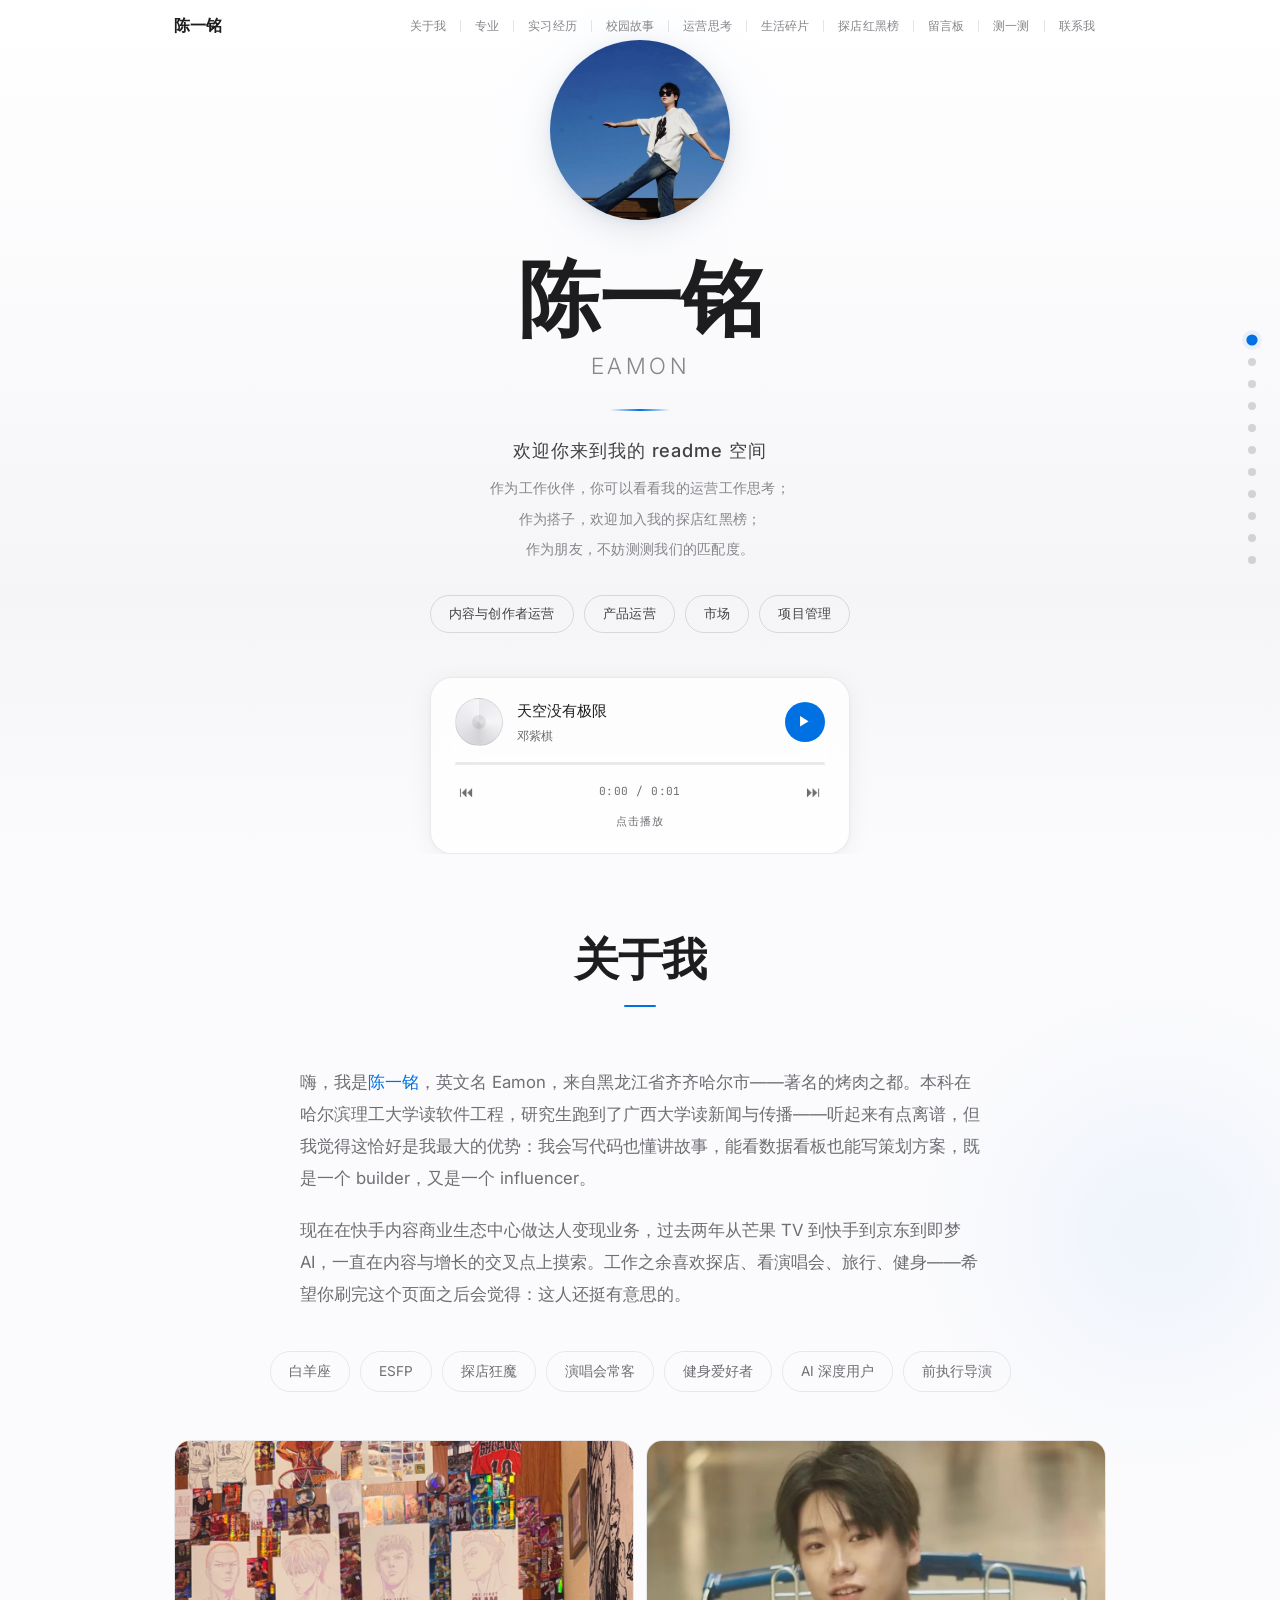
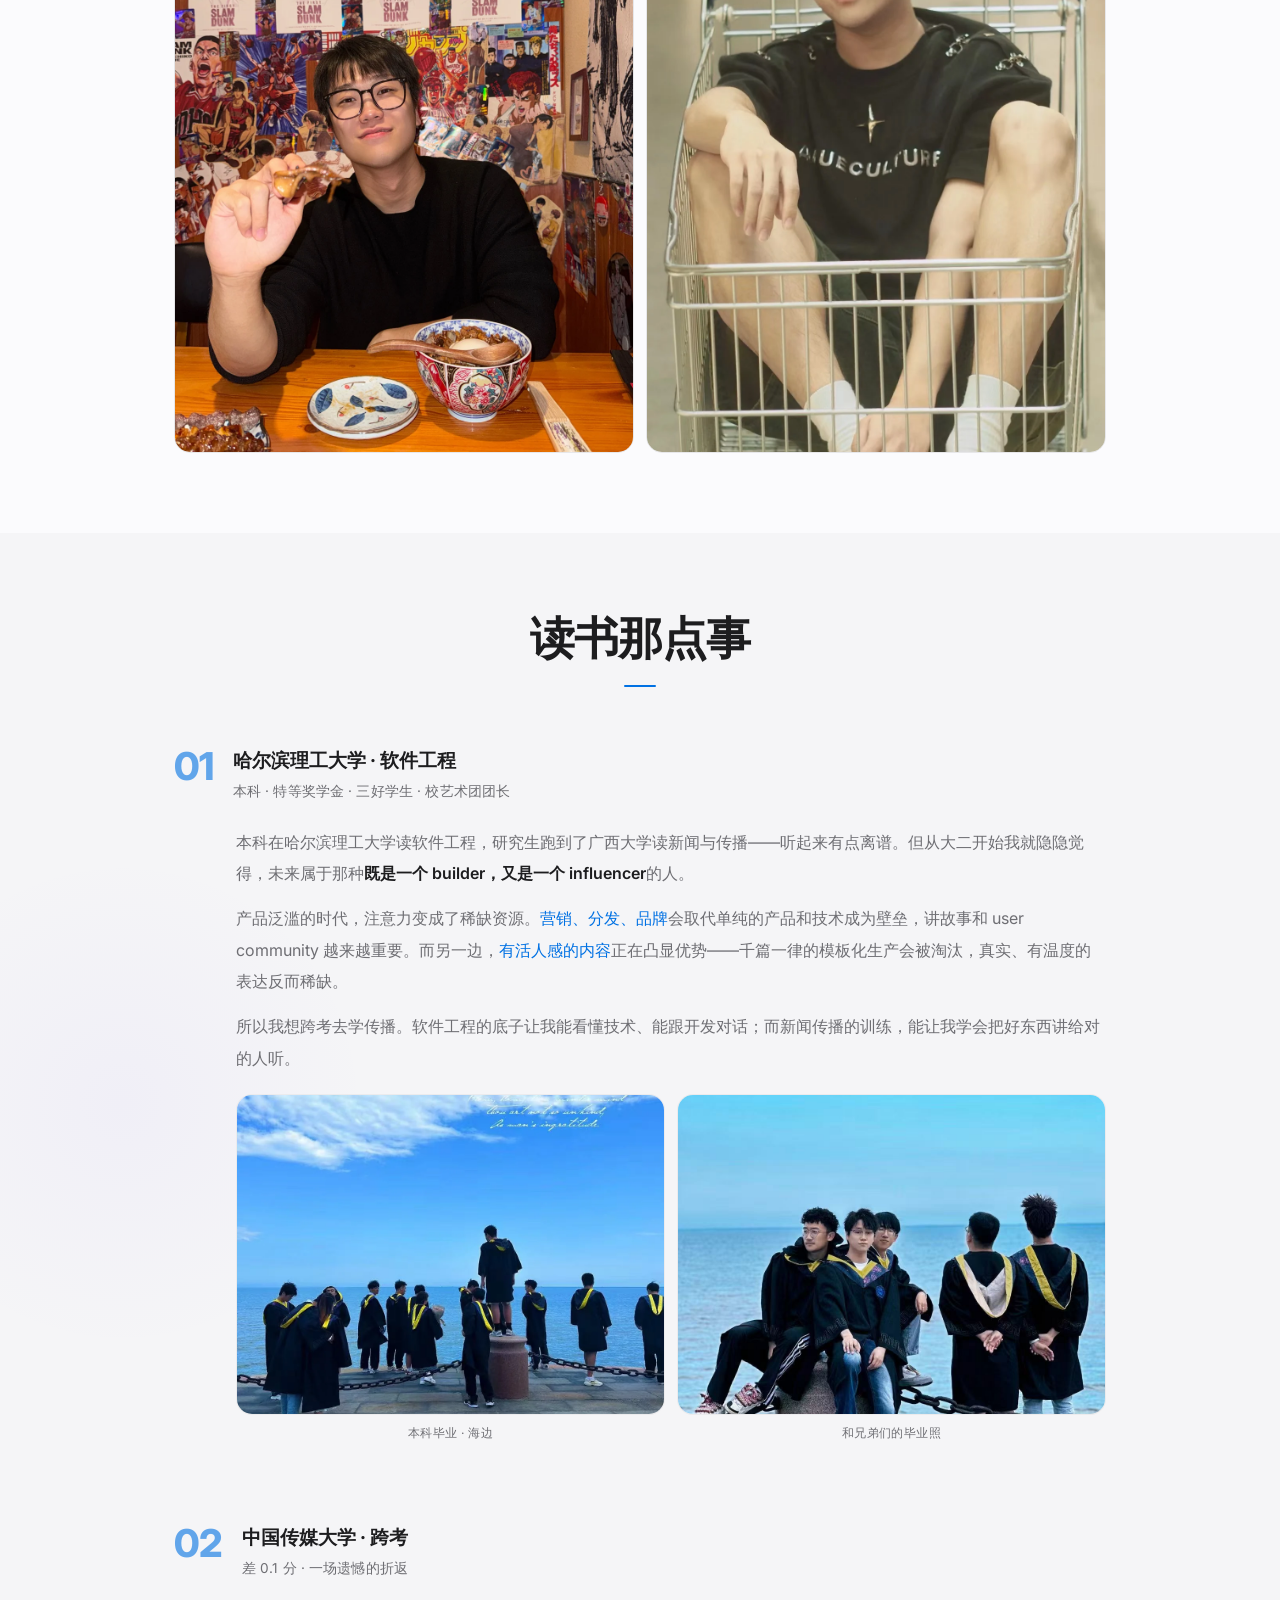
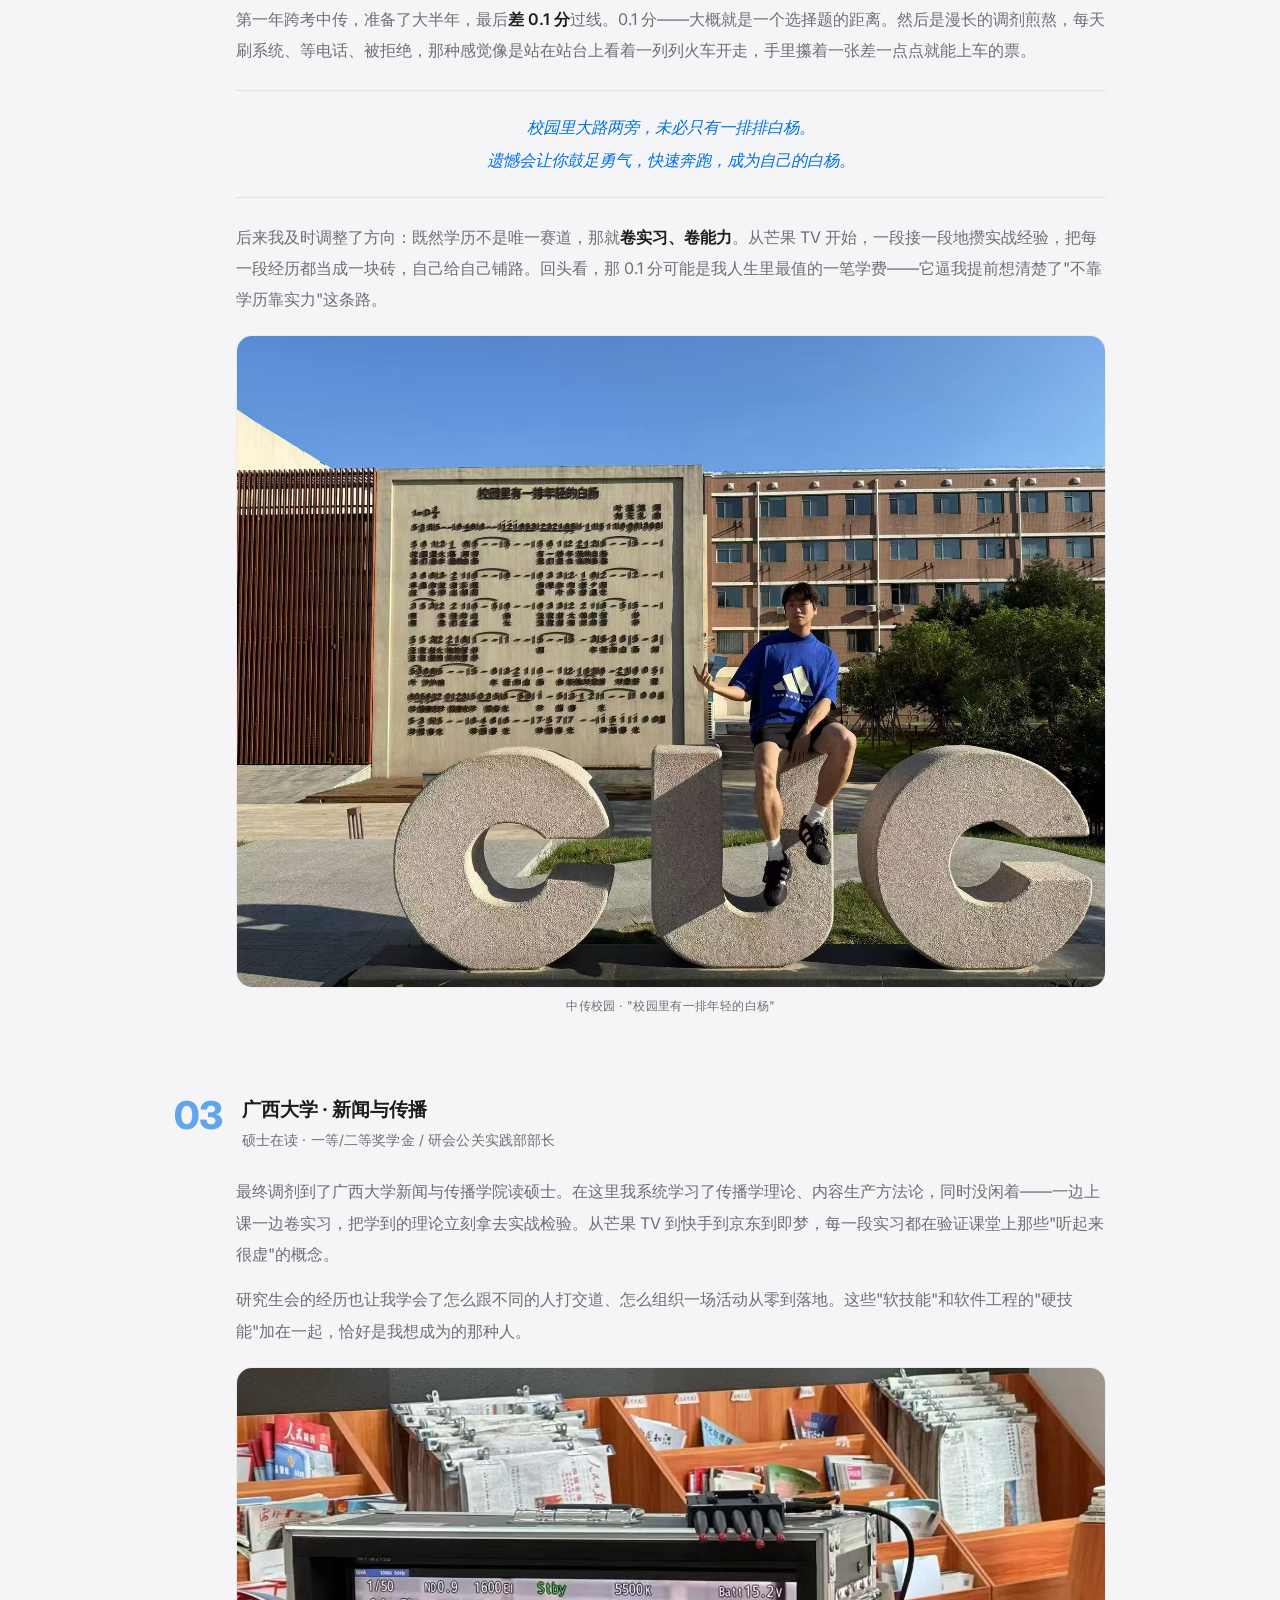
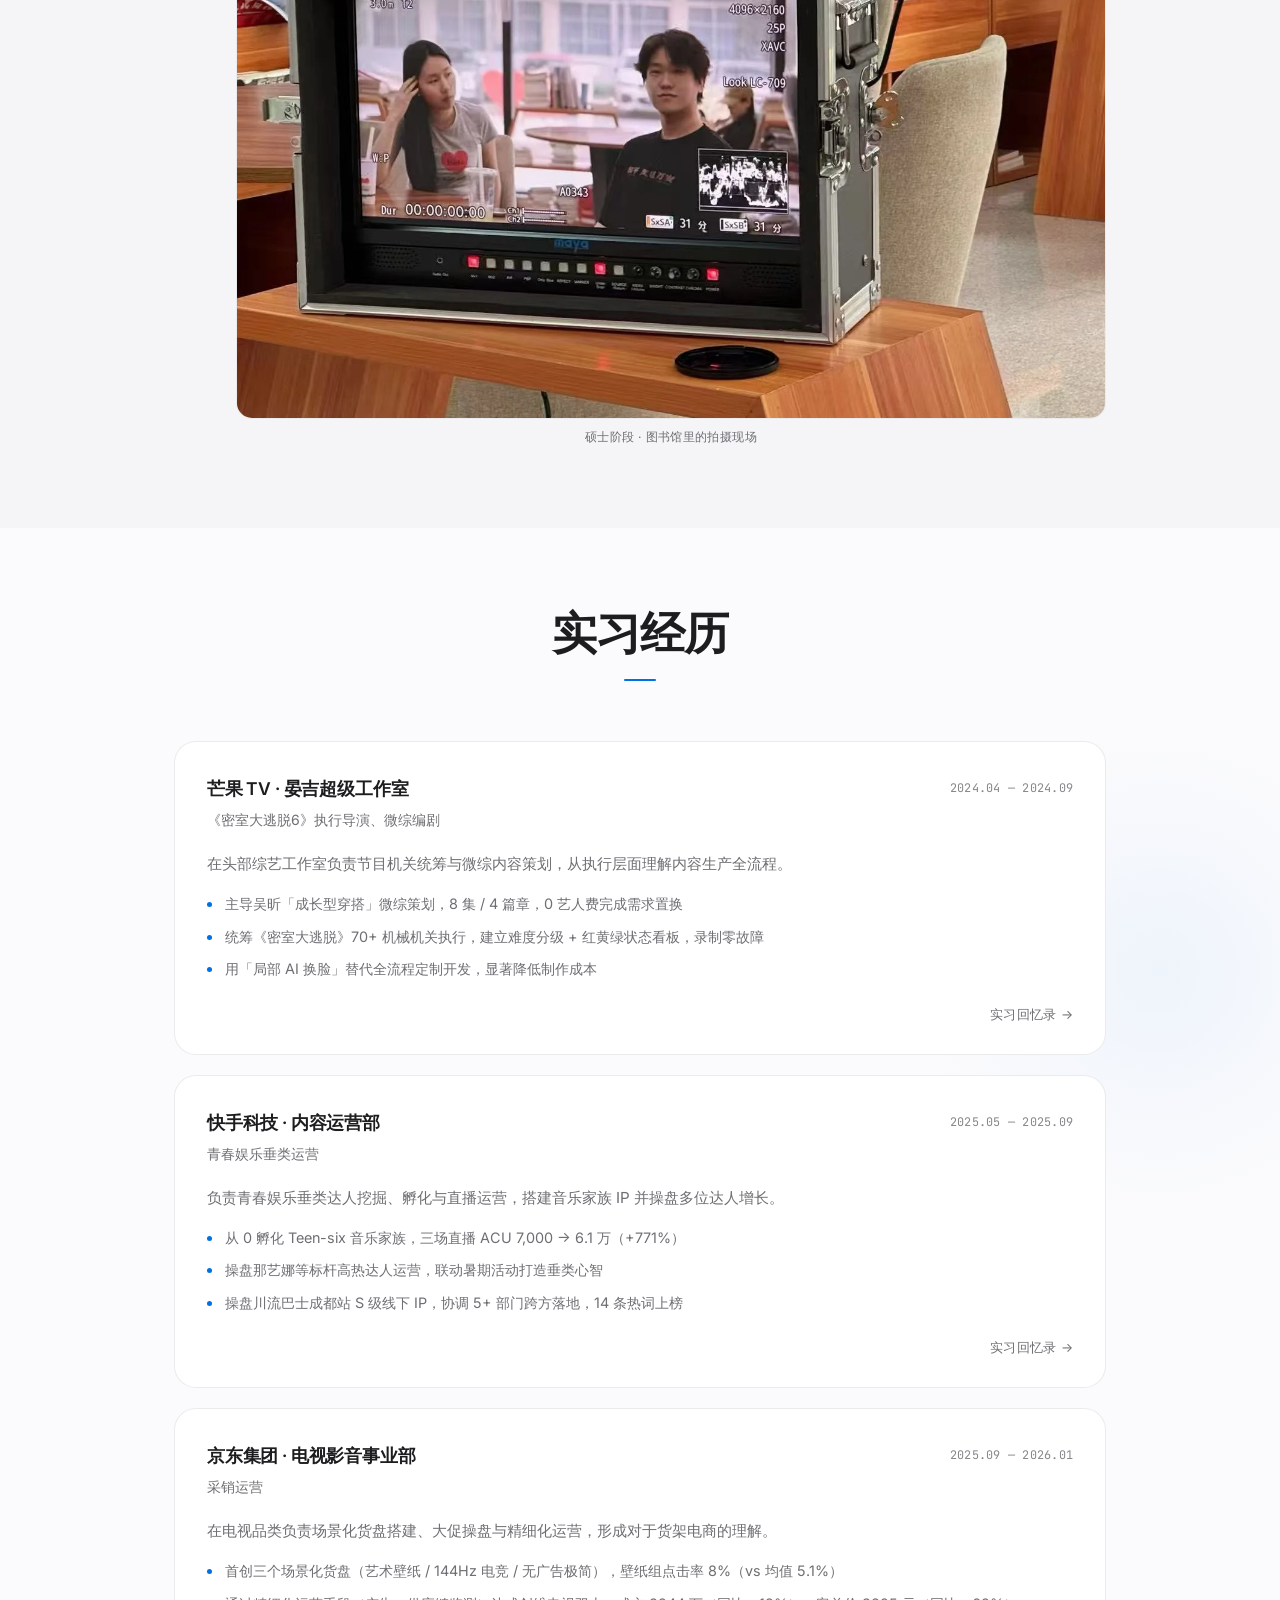
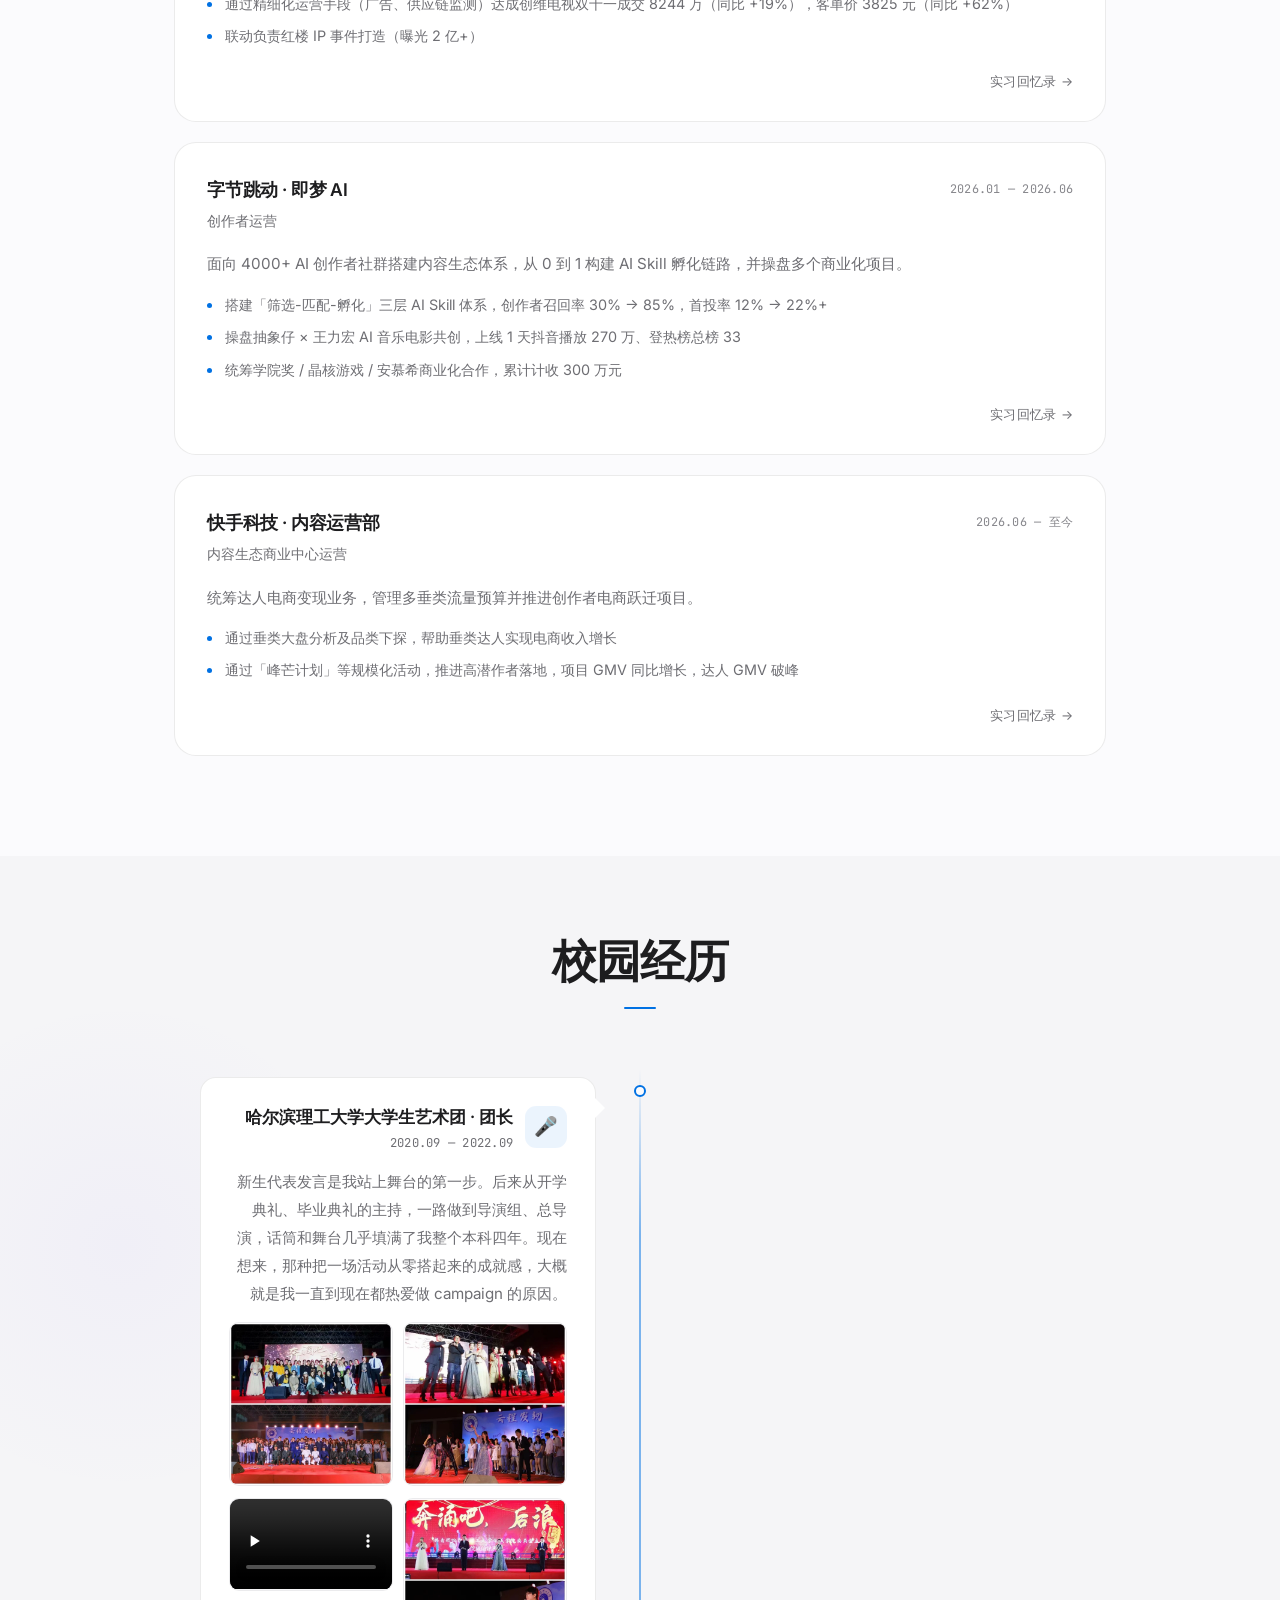
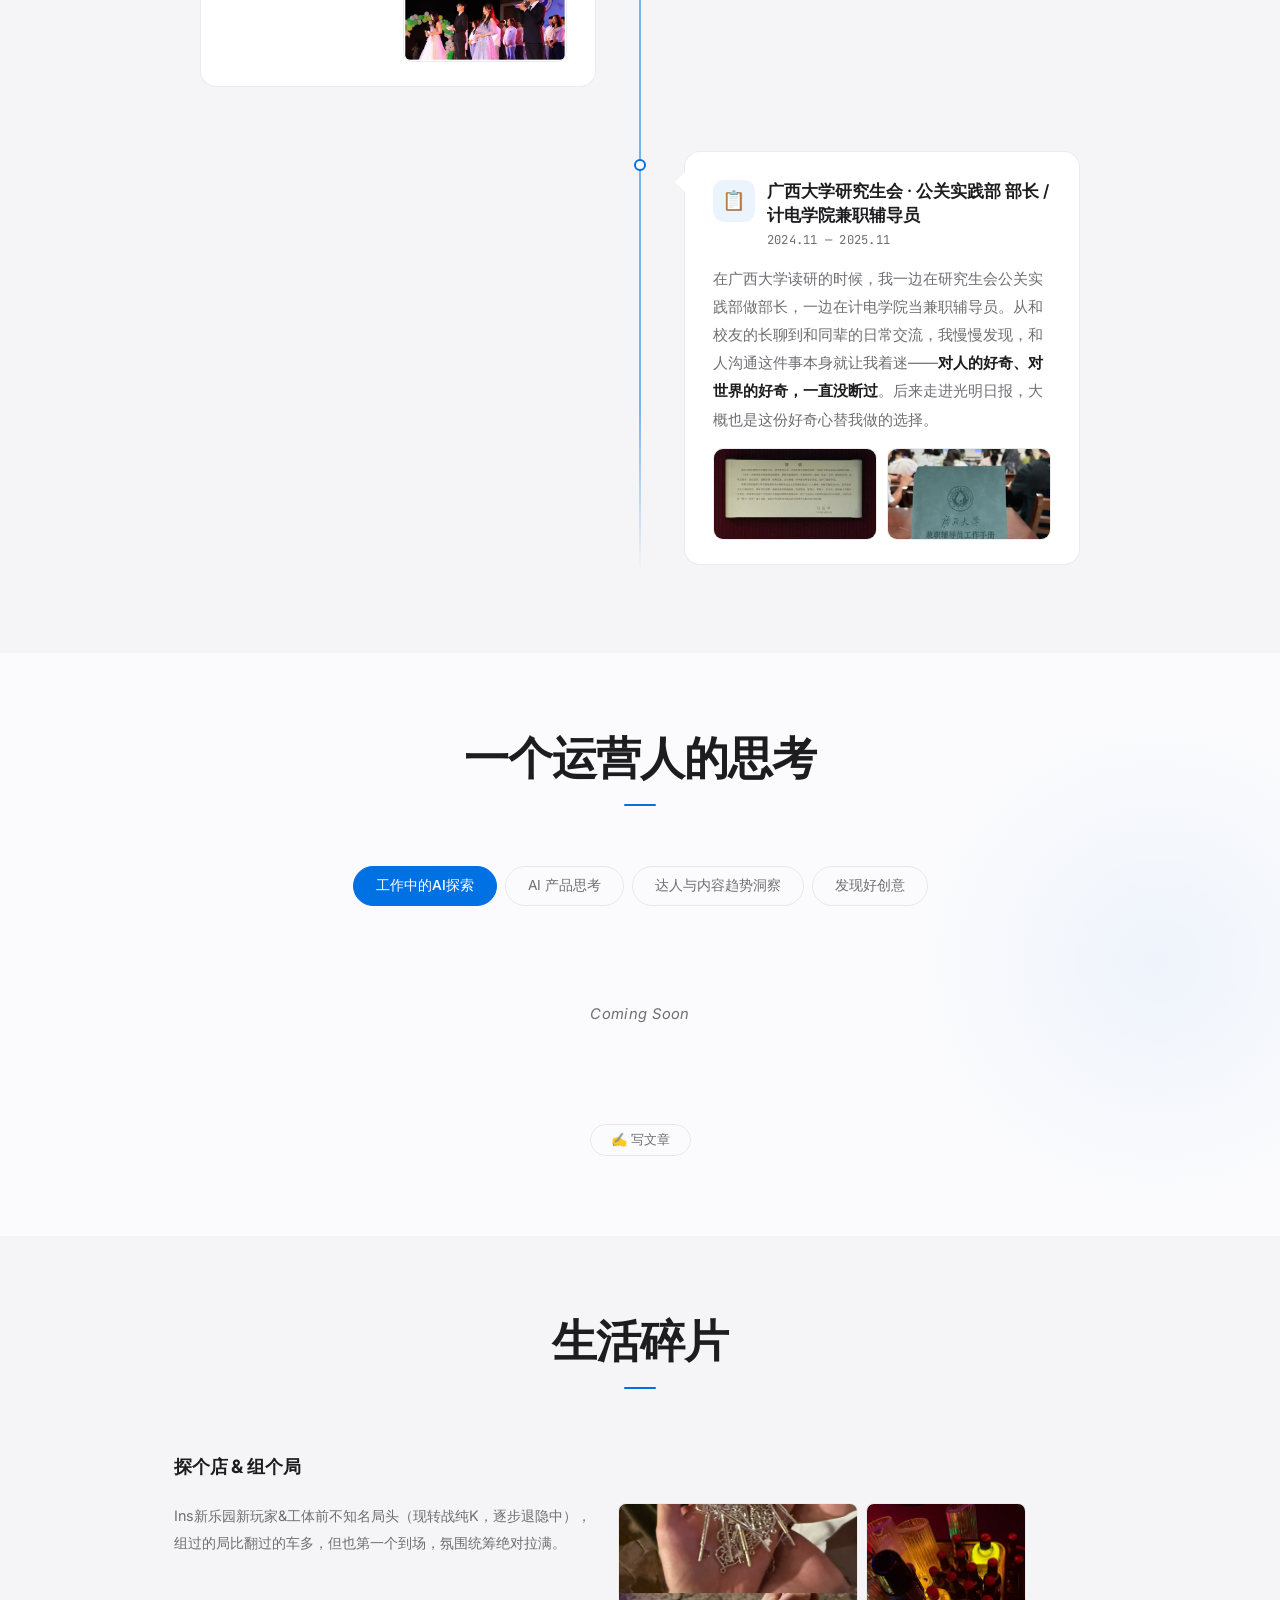
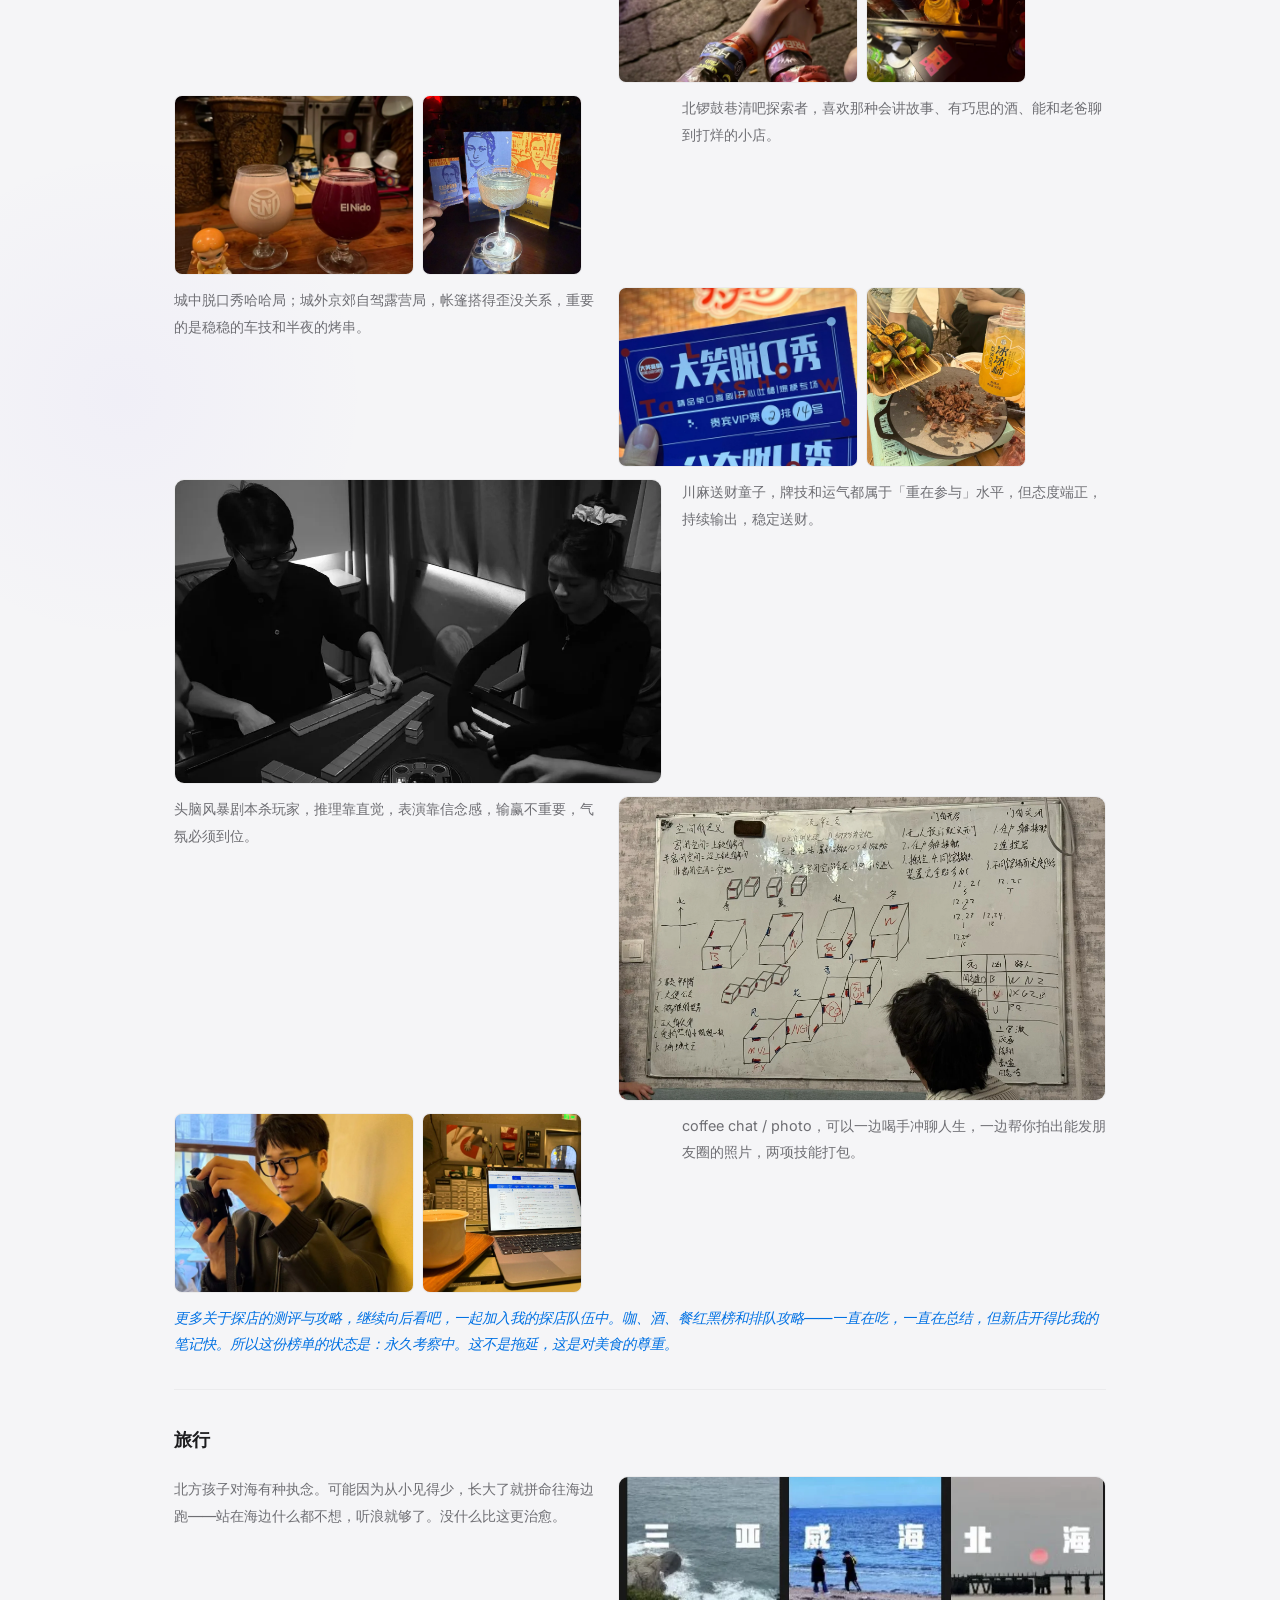
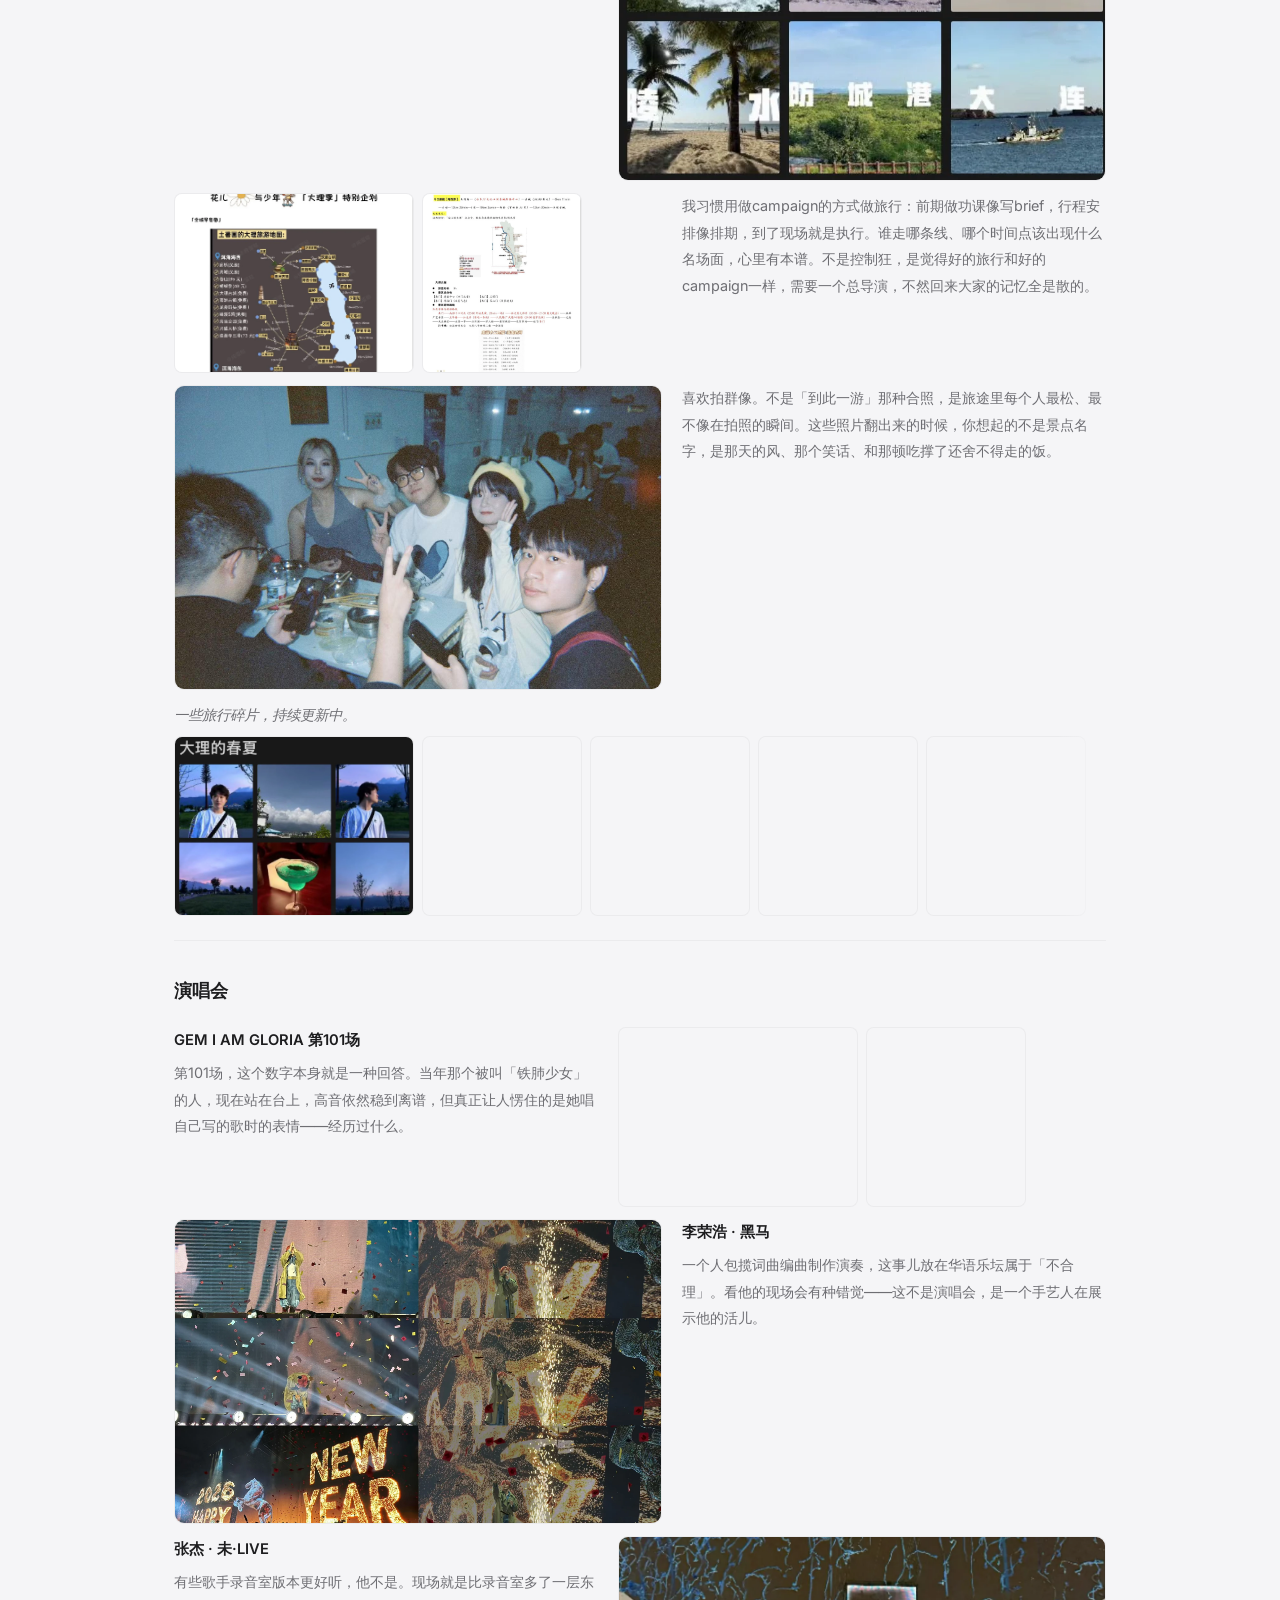
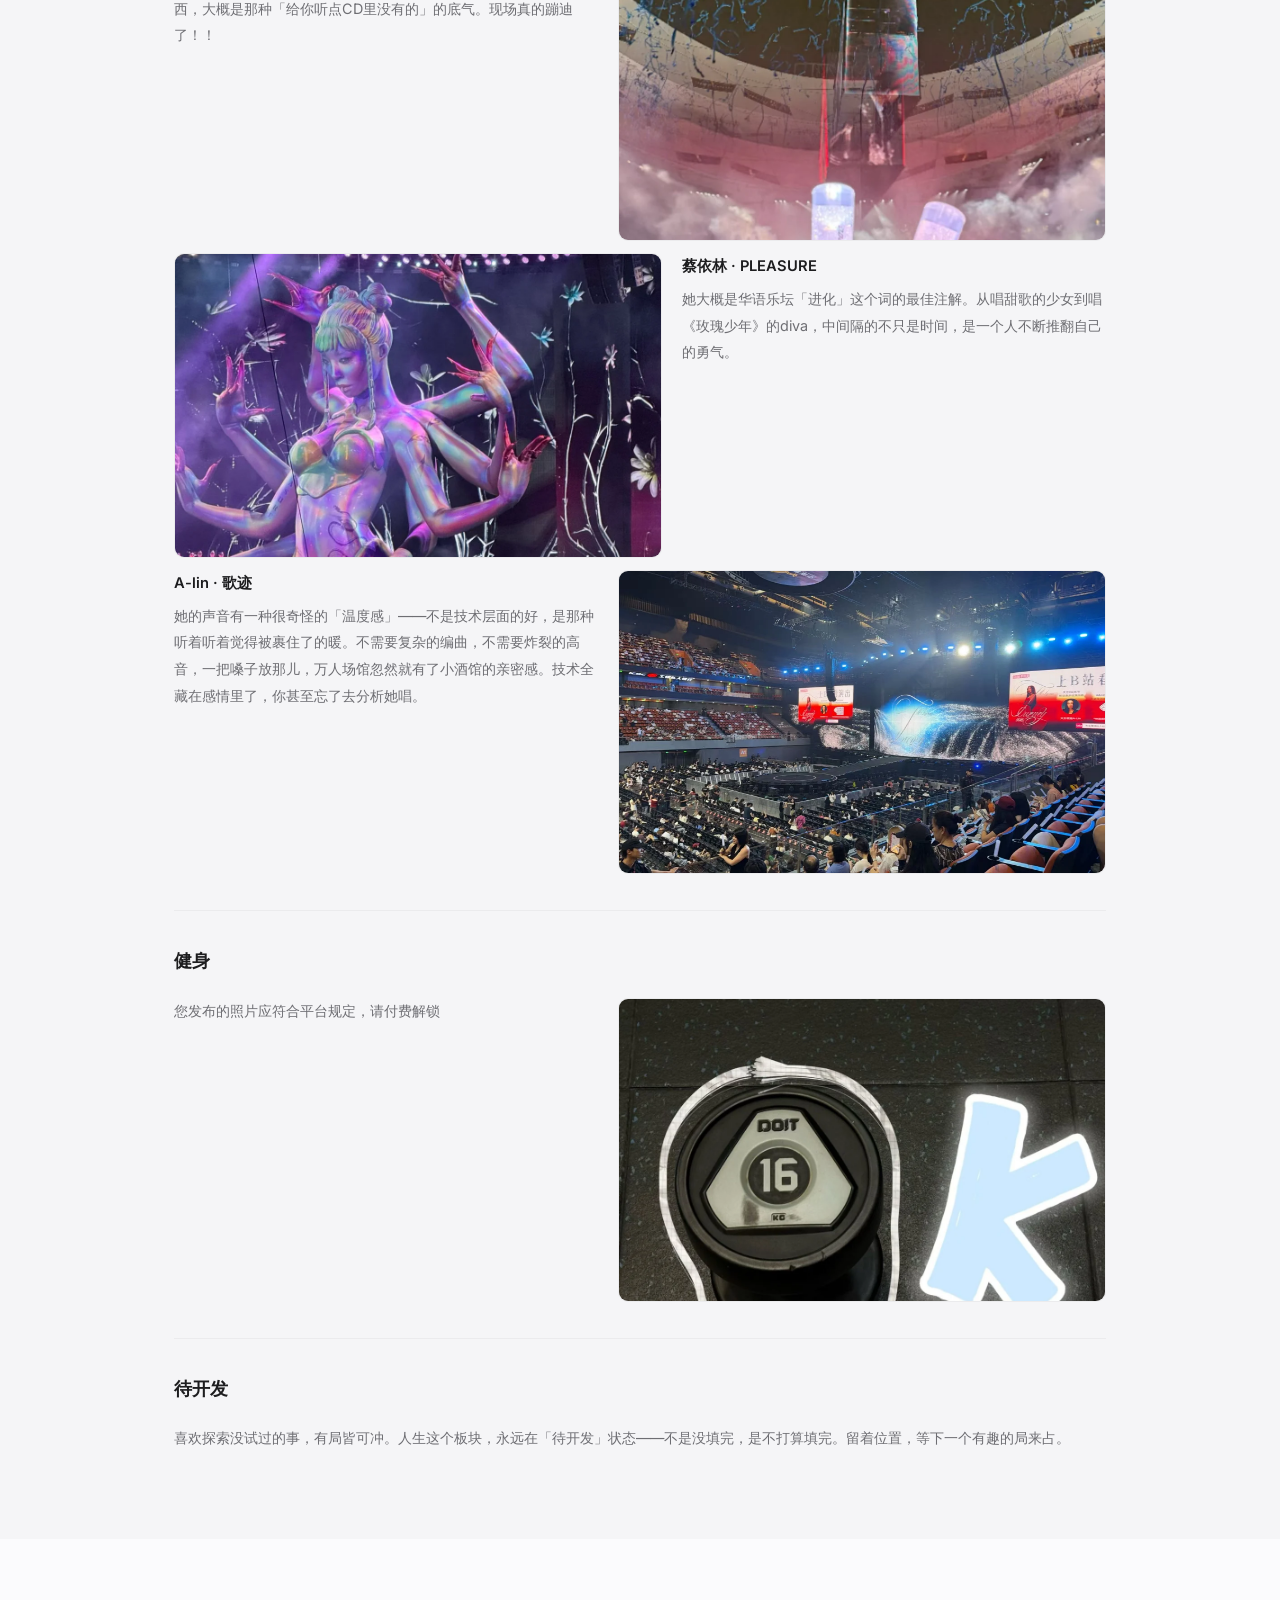
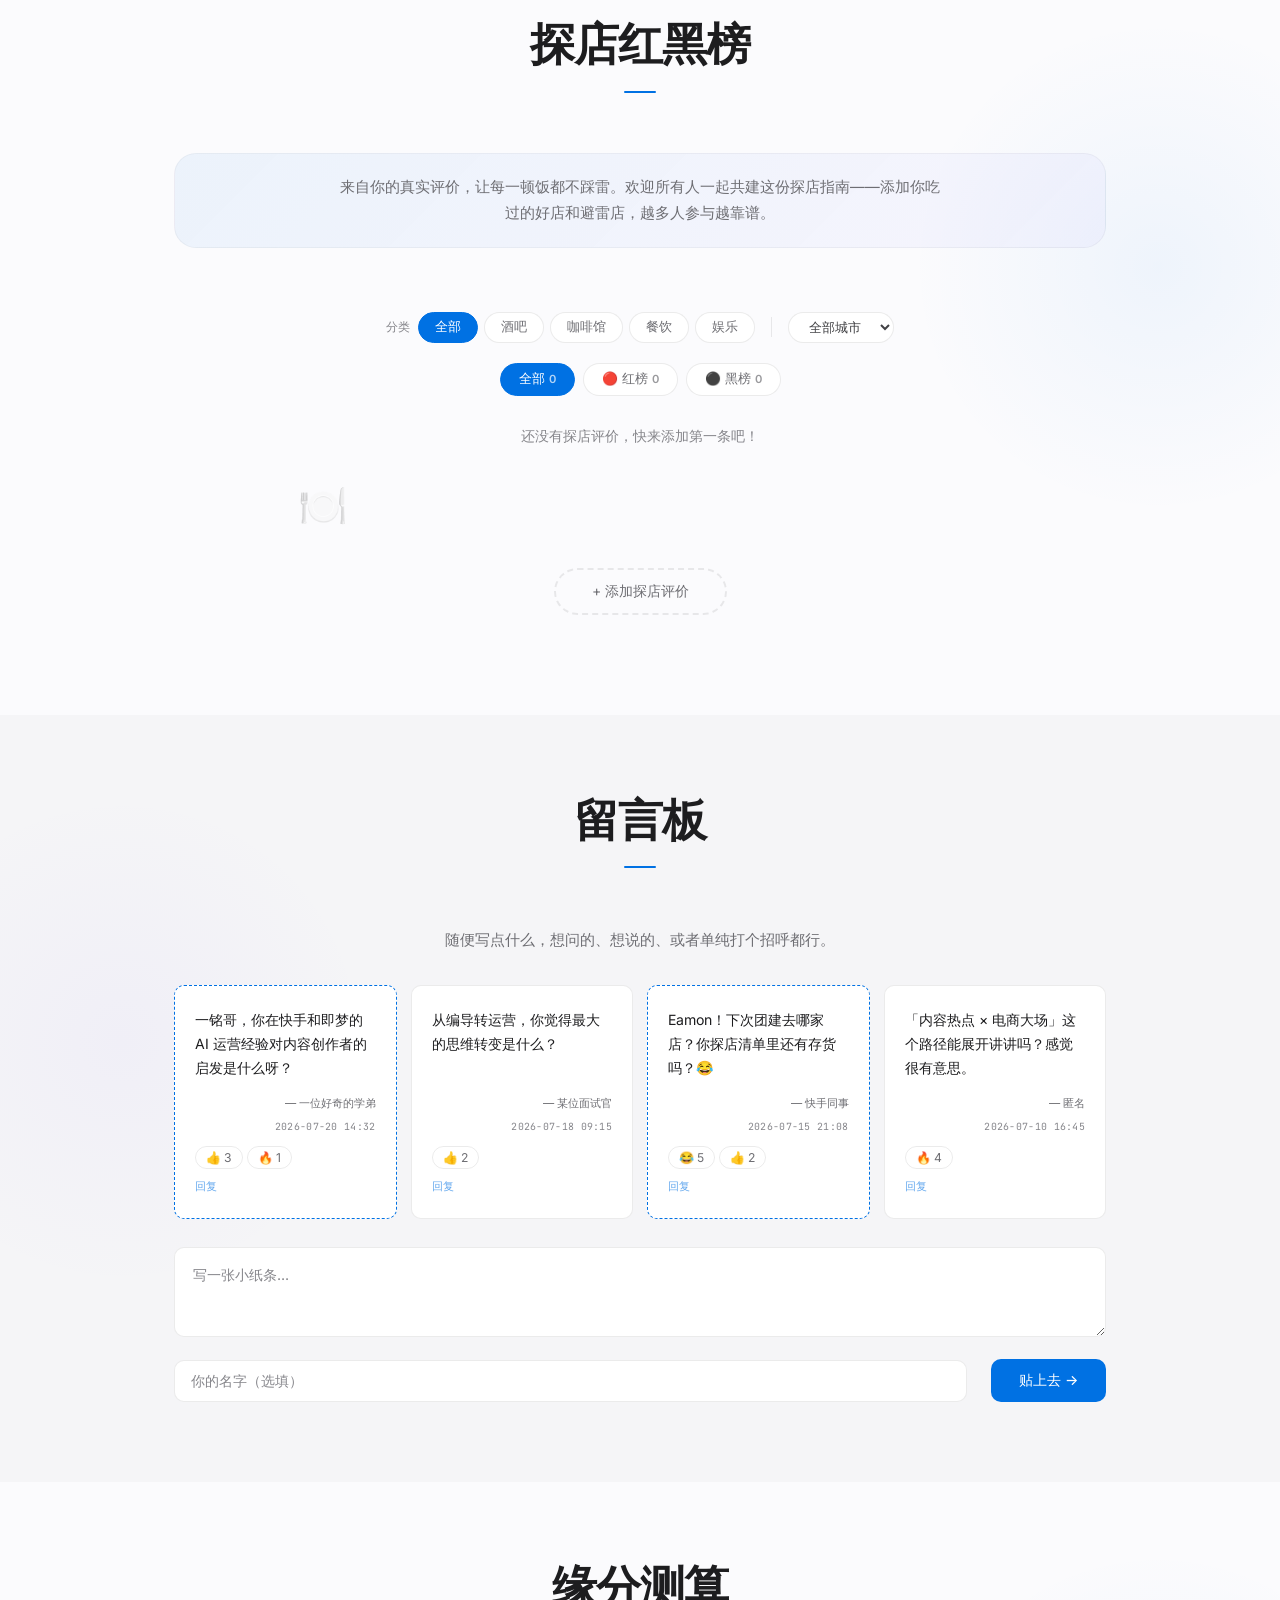
==== commit efa0f1aa: "UI优化: readme一句话一行 + 个人介绍排版 + 读书板块字体修正 + 探店共建引导 + 缩小板块间距" ====
--- a/index.html
+++ b/index.html
@@ -49,7 +49,11 @@
     <p class="hero-en fade">EAMON</p>
     <div class="hero-line fade"></div>
     <p class="hero-tagline fade">欢迎你来到我的 readme 空间</p>
-    <p class="hero-school fade">作为工作伙伴，你可以看看我的运营工作思考；作为搭子，欢迎加入我的探店红黑榜；作为朋友，不妨测测我们的匹配度</p>
+    <div class="hero-school fade">
+      <p>作为工作伙伴，你可以看看我的运营工作思考；</p>
+      <p>作为搭子，欢迎加入我的探店红黑榜；</p>
+      <p>作为朋友，不妨测测我们的匹配度。</p>
+    </div>
     <div class="hero-tags fade">
       <span class="tag">内容与创作者运营</span>
       <span class="tag">产品运营</span>
@@ -85,8 +89,8 @@
   <div class="wrap">
     <h2 class="stitle fade">关于我</h2>
     <div class="about-text fade">
-      <p>嗨，我是<span class="highlight">陈一铭</span>，英文名 Eamon，来自黑龙江省齐齐哈尔市——著名的烤肉之都。本科在哈尔滨理工大学读软件工程，研究生跑到了广西大学读新闻与传播——听起来有点离谱，但我觉得这恰好是我最大的优势：<strong>我会写代码，也懂讲故事；能看数据看板，也能写策划方案</strong>。</p>
-      <p>现在在快手内容商业生态中心做达人变现业务。过去两年我在芒果 TV 当过执行导演，在快手孵化过音乐家族，在京东做过场景化电商，在即梦 AI 搭过创作者生态。工作之余喜欢探店、看演唱会、旅行、健身。希望你刷完这个页面之后会觉得：这人还挺有意思的。</p>
+      <p>嗨，我是<span class="highlight">陈一铭</span>，英文名 Eamon，来自黑龙江省齐齐哈尔市——著名的烤肉之都。本科在哈尔滨理工大学读软件工程，研究生跑到了广西大学读新闻与传播——听起来有点离谱，但我觉得这恰好是我最大的优势：我会写代码也懂讲故事，能看数据看板也能写策划方案，既是一个 builder，又是一个 influencer。</p>
+      <p>现在在快手内容商业生态中心做达人变现业务，过去两年从芒果 TV 到快手到京东到即梦 AI，一直在内容与增长的交叉点上摸索。工作之余喜欢探店、看演唱会、旅行、健身——希望你刷完这个页面之后会觉得：这人还挺有意思的。</p>
     </div>
     <div class="about-tags fade">
       <span class="about-tag">白羊座</span>
@@ -114,7 +118,7 @@
         <span class="edu-chapter-num">01</span>
         <div>
           <div class="edu-chapter-title">哈尔滨理工大学 · 软件工程</div>
-          <div class="edu-chapter-role">本科 · 特等奖学金 / 三好学生 / 校艺术团团长</div>
+          <div class="edu-chapter-role">本科 · 特等奖学金 · 三好学生 · 校艺术团团长</div>
         </div>
       </div>
       <div class="edu-chapter-body">
@@ -587,7 +591,9 @@
 <section class="s" id="food">
   <div class="wrap">
     <h2 class="stitle fade">探店红黑榜</h2>
-    <p class="notes-intro fade">所有人都可以上传探店评价——店名、照片、星级评分，红榜推荐或黑榜避雷，一起建一份真实的探店指南。</p>
+    <div class="food-banner fade">
+      <div class="food-banner-text">来自你的真实评价，让每一顿饭都不踩雷。欢迎所有人一起共建这份探店指南——添加你吃过的好店和避雷店，越多人参与越靠谱。</div>
+    </div>
 
     <!-- Stats summary -->
     <div class="food-stats fade" id="foodStats"></div>
--- a/assets/style.css
+++ b/assets/style.css
@@ -42,7 +42,7 @@
 .wrap{max-width:980px;margin:0 auto;padding:0 24px}
 
 /* ===== Section ===== */
-.s{padding:140px 0;position:relative;overflow:hidden}
+.s{padding:80px 0;position:relative;overflow:hidden}
 .s-alt{background:#f5f5f7}
 /* subtle ambient glow */
 .s::before{
@@ -124,8 +124,9 @@
 .hero-school{
   font-family:var(--font-cn);
   font-size:0.88rem;color:#86868b;letter-spacing:0.02em;
-  margin-bottom:28px;max-width:520px;line-height:1.7;
-}
+  margin-bottom:28px;max-width:520px;line-height:1.9;
+}
+.hero-school p{margin-bottom:0.3em}
 .hero-tags{display:flex;justify-content:center;gap:10px;flex-wrap:wrap;margin-bottom:44px}
 .hero-tags .tag{
   font-family:var(--font-sans);font-size:0.8rem;
@@ -229,8 +230,8 @@
   font-size:2.4rem;color:var(--accent);opacity:0.6;line-height:1;flex-shrink:0;
   letter-spacing:-0.03em;
 }
-.edu-chapter-title{font-family:var(--font-sans);font-weight:700;font-size:1.2rem;line-height:1.4;color:var(--text)}
-.edu-chapter-role{font-family:var(--font-mono);font-size:0.8rem;color:var(--text-dim);margin-top:6px;letter-spacing:0.02em}
+.edu-chapter-title{font-family:var(--font-cn);font-weight:700;font-size:1.2rem;line-height:1.4;color:var(--text)}
+.edu-chapter-role{font-family:var(--font-cn);font-size:0.85rem;color:var(--text-dim);margin-top:6px;letter-spacing:0.01em}
 .edu-chapter-body{color:var(--text-dim);font-size:1rem;line-height:1.95;margin-bottom:20px;padding-left:62px}
 .edu-chapter-body p{margin-bottom:0.9em}
 .edu-chapter-body strong{color:var(--text);font-weight:600}
@@ -1258,6 +1259,12 @@
 /* ===== Food Review (探店红黑榜) ===== */
 
 /* Stats summary */
+.food-banner{
+  background:linear-gradient(135deg,rgba(0,113,227,0.06),rgba(120,90,255,0.04));
+  border:1px solid var(--border-light);border-radius:var(--radius-lg);
+  padding:20px 28px;margin-bottom:32px;text-align:center;
+}
+.food-banner-text{font-size:0.92rem;color:var(--text-dim);line-height:1.8;max-width:600px;margin:0 auto}
 .food-stats{display:flex;justify-content:center;gap:32px;margin-bottom:32px;flex-wrap:wrap}
 .food-stat{text-align:center}
 .food-stat-num{font-family:var(--font-sans);font-size:1.8rem;font-weight:800;letter-spacing:-0.02em}
--- a/assets/style.css
+++ b/assets/style.css
@@ -42,7 +42,7 @@
 .wrap{max-width:980px;margin:0 auto;padding:0 24px}
 
 /* ===== Section ===== */
-.s{padding:140px 0;position:relative;overflow:hidden}
+.s{padding:80px 0;position:relative;overflow:hidden}
 .s-alt{background:#f5f5f7}
 /* subtle ambient glow */
 .s::before{
@@ -124,8 +124,9 @@
 .hero-school{
   font-family:var(--font-cn);
   font-size:0.88rem;color:#86868b;letter-spacing:0.02em;
-  margin-bottom:28px;max-width:520px;line-height:1.7;
-}
+  margin-bottom:28px;max-width:520px;line-height:1.9;
+}
+.hero-school p{margin-bottom:0.3em}
 .hero-tags{display:flex;justify-content:center;gap:10px;flex-wrap:wrap;margin-bottom:44px}
 .hero-tags .tag{
   font-family:var(--font-sans);font-size:0.8rem;
@@ -229,8 +230,8 @@
   font-size:2.4rem;color:var(--accent);opacity:0.6;line-height:1;flex-shrink:0;
   letter-spacing:-0.03em;
 }
-.edu-chapter-title{font-family:var(--font-sans);font-weight:700;font-size:1.2rem;line-height:1.4;color:var(--text)}
-.edu-chapter-role{font-family:var(--font-mono);font-size:0.8rem;color:var(--text-dim);margin-top:6px;letter-spacing:0.02em}
+.edu-chapter-title{font-family:var(--font-cn);font-weight:700;font-size:1.2rem;line-height:1.4;color:var(--text)}
+.edu-chapter-role{font-family:var(--font-cn);font-size:0.85rem;color:var(--text-dim);margin-top:6px;letter-spacing:0.01em}
 .edu-chapter-body{color:var(--text-dim);font-size:1rem;line-height:1.95;margin-bottom:20px;padding-left:62px}
 .edu-chapter-body p{margin-bottom:0.9em}
 .edu-chapter-body strong{color:var(--text);font-weight:600}
@@ -1258,6 +1259,12 @@
 /* ===== Food Review (探店红黑榜) ===== */
 
 /* Stats summary */
+.food-banner{
+  background:linear-gradient(135deg,rgba(0,113,227,0.06),rgba(120,90,255,0.04));
+  border:1px solid var(--border-light);border-radius:var(--radius-lg);
+  padding:20px 28px;margin-bottom:32px;text-align:center;
+}
+.food-banner-text{font-size:0.92rem;color:var(--text-dim);line-height:1.8;max-width:600px;margin:0 auto}
 .food-stats{display:flex;justify-content:center;gap:32px;margin-bottom:32px;flex-wrap:wrap}
 .food-stat{text-align:center}
 .food-stat-num{font-family:var(--font-sans);font-size:1.8rem;font-weight:800;letter-spacing:-0.02em}
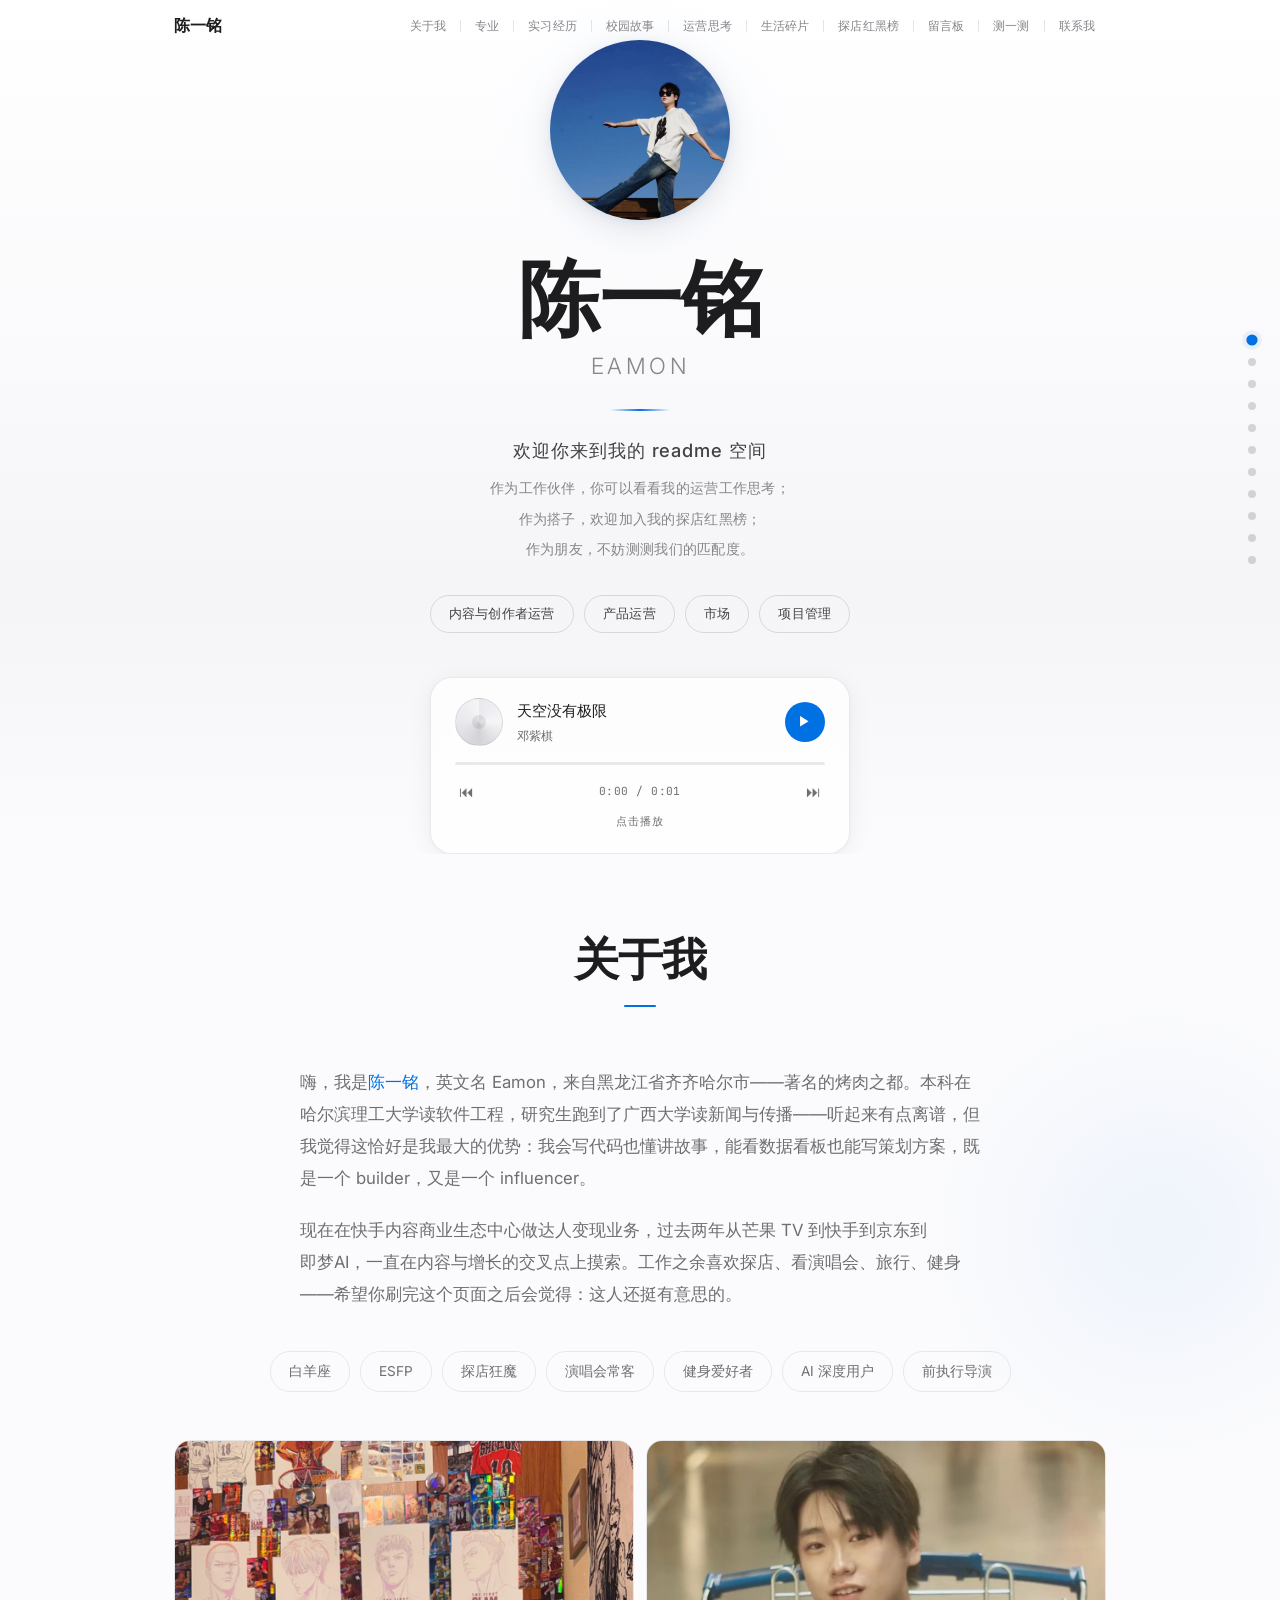
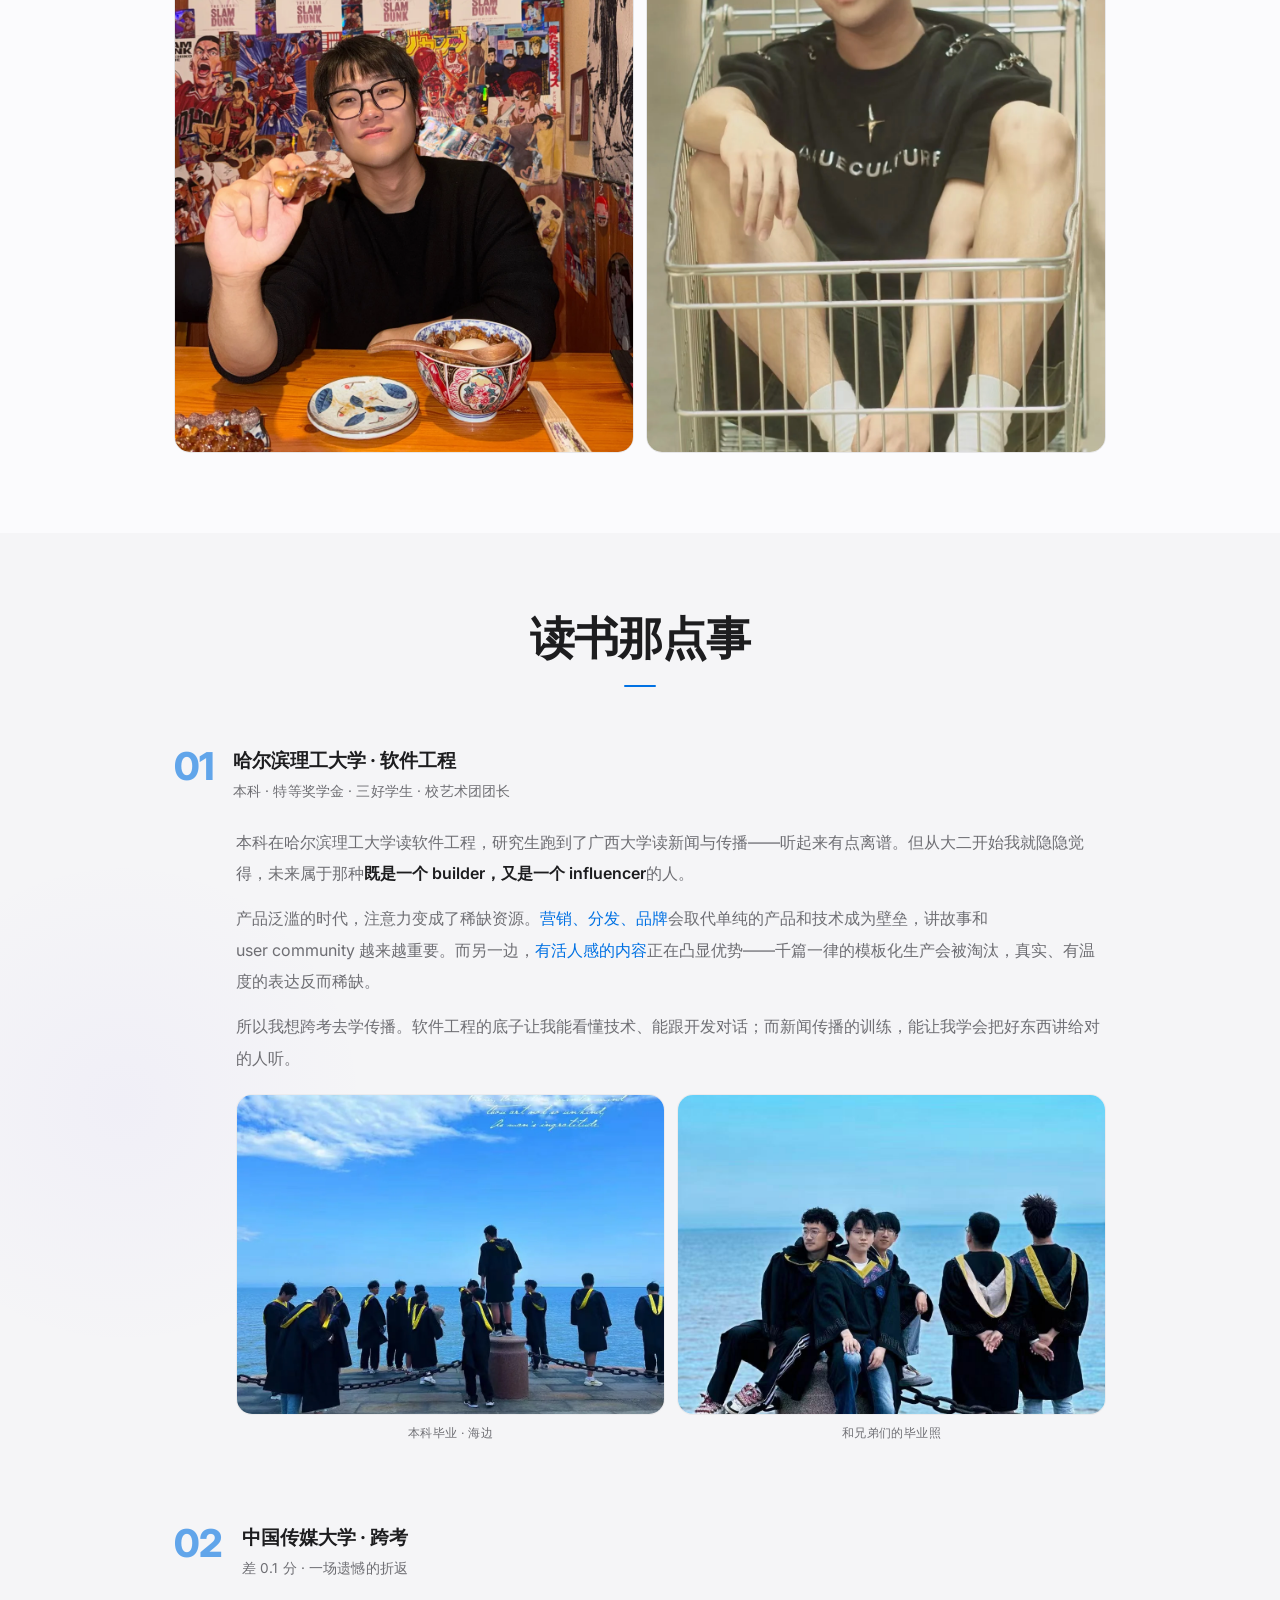
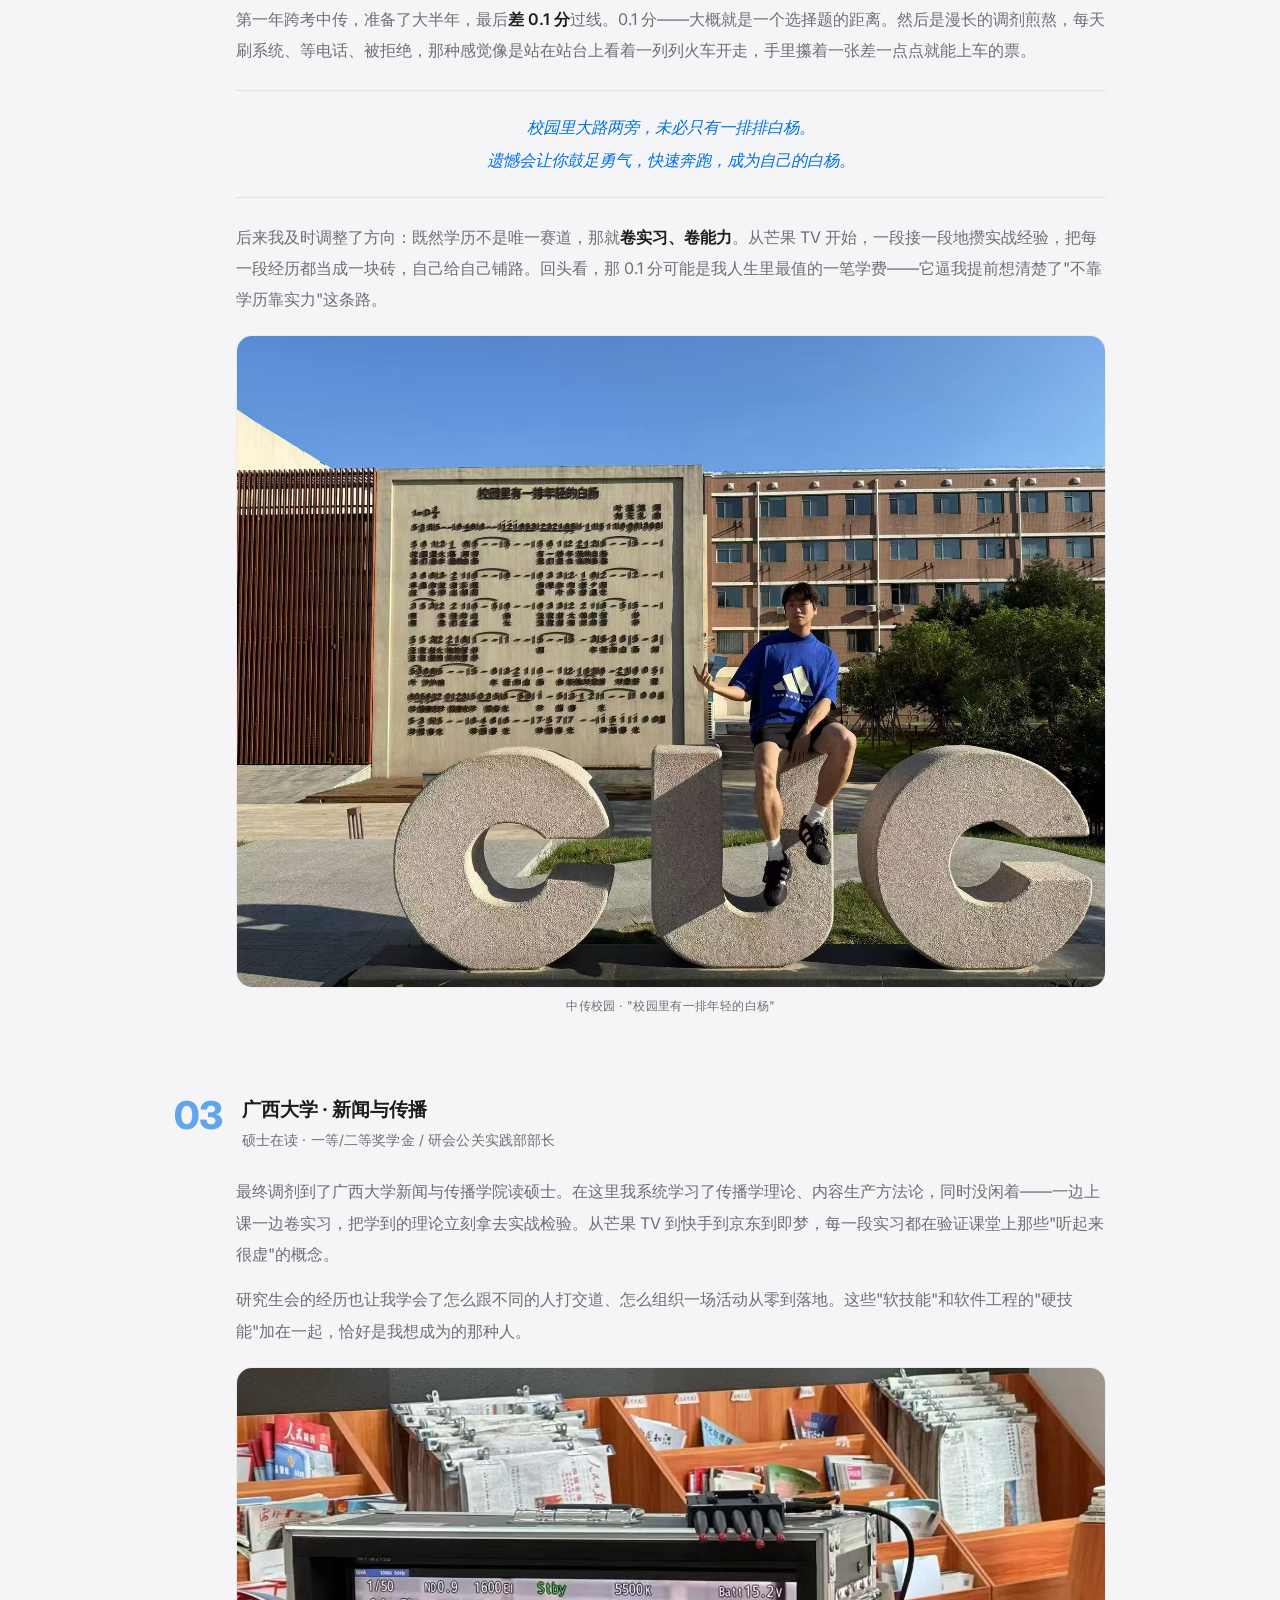
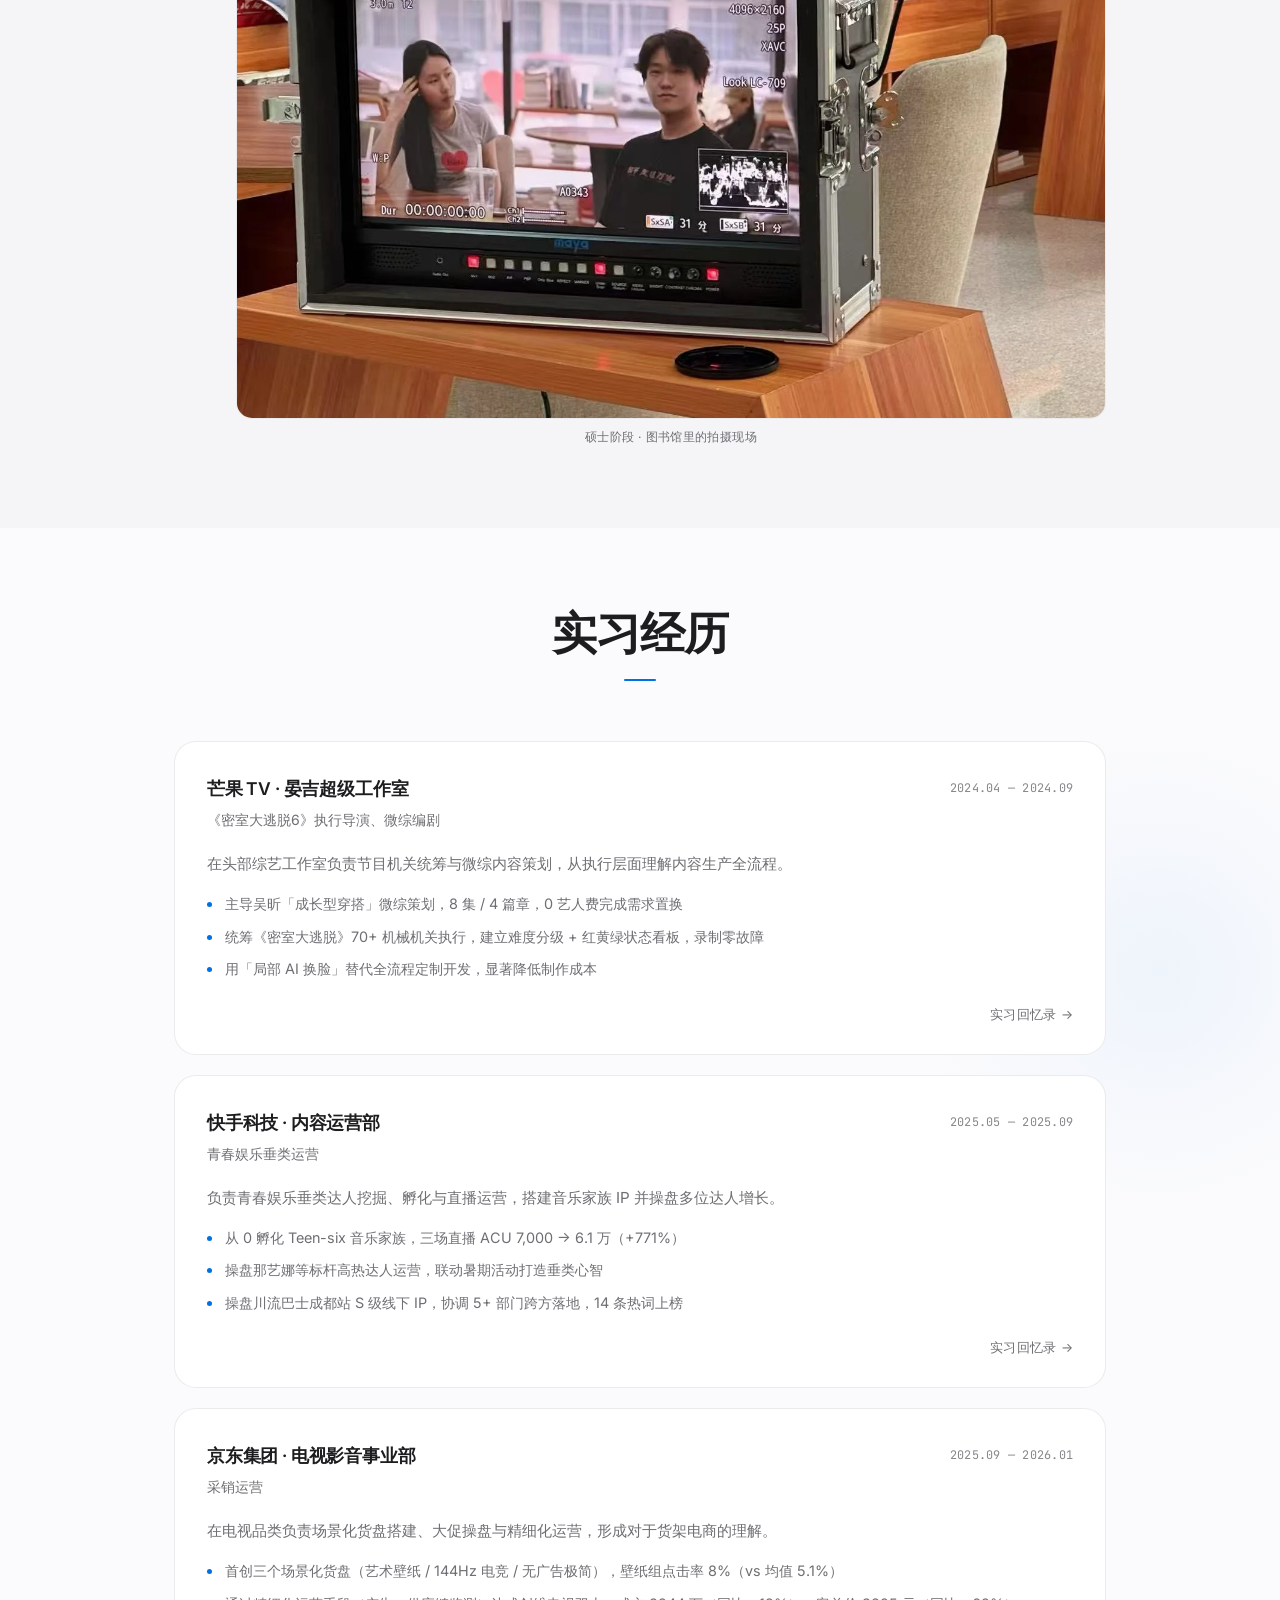
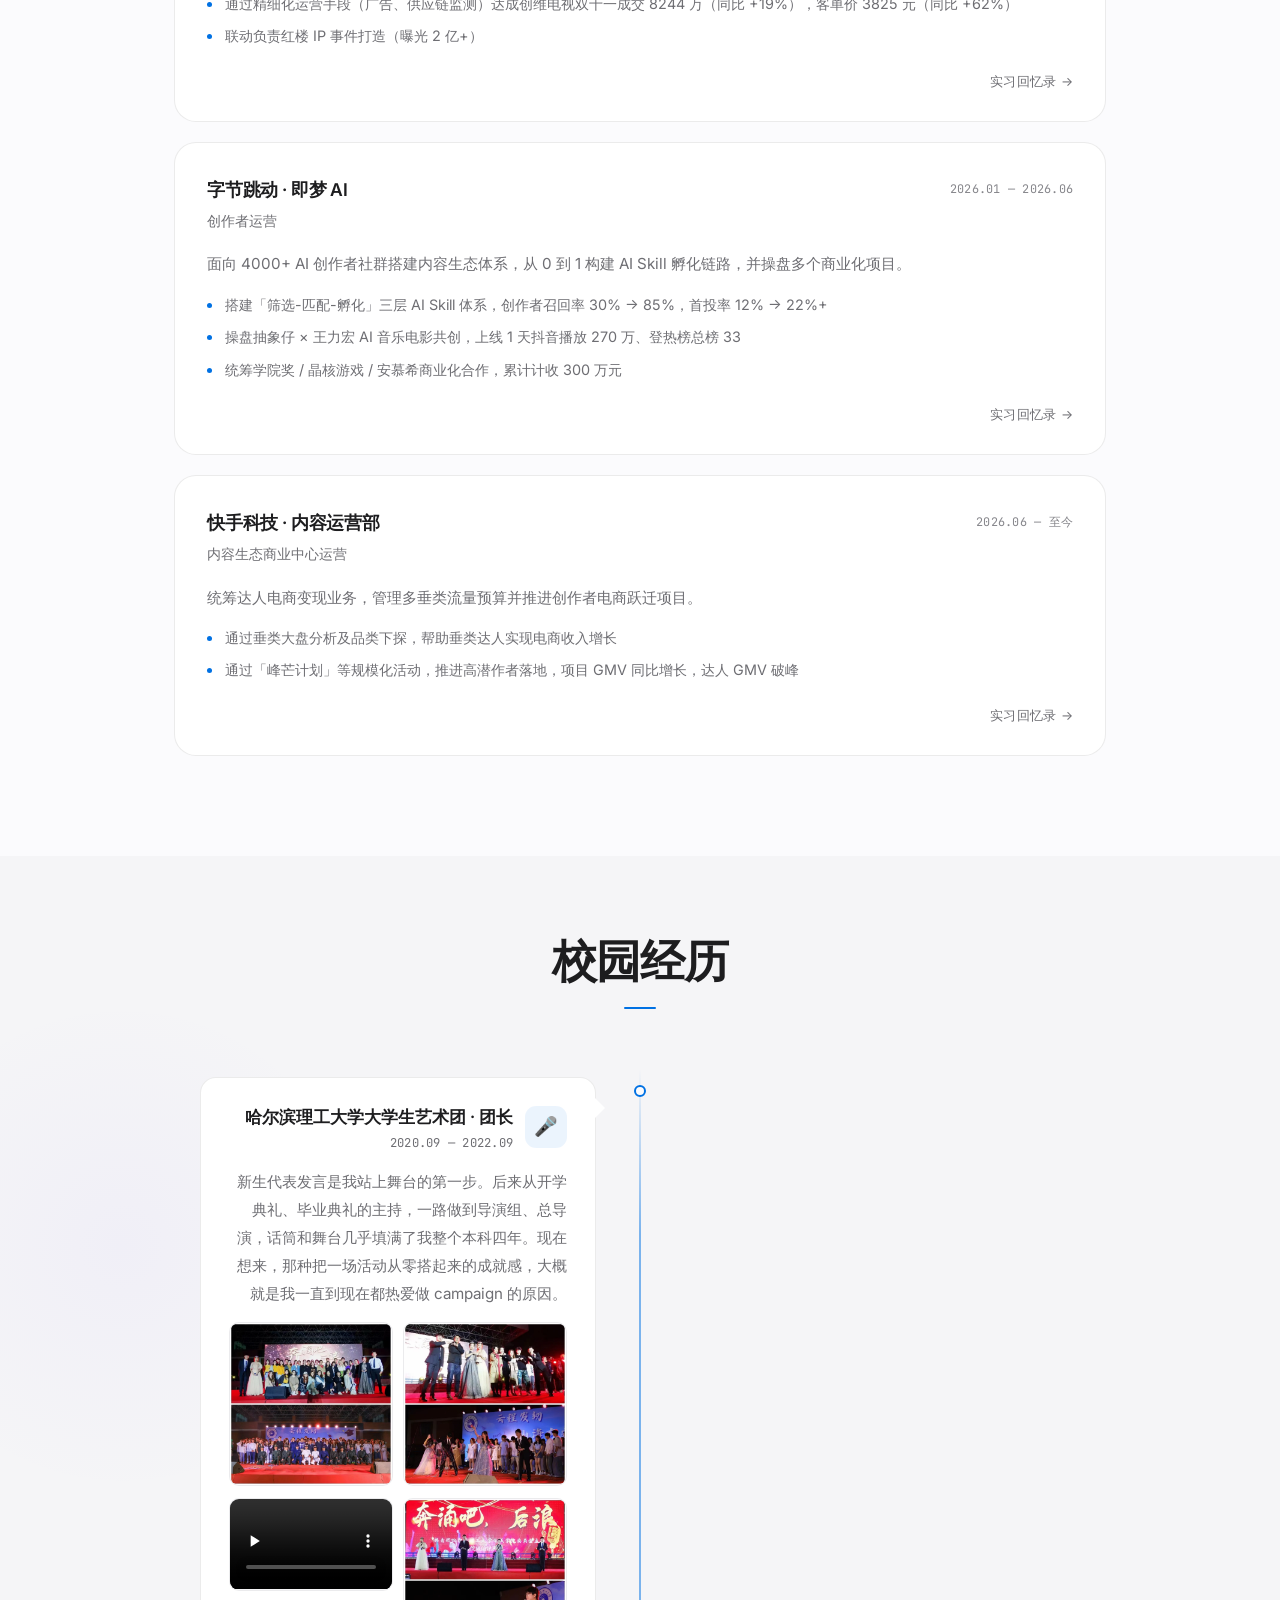
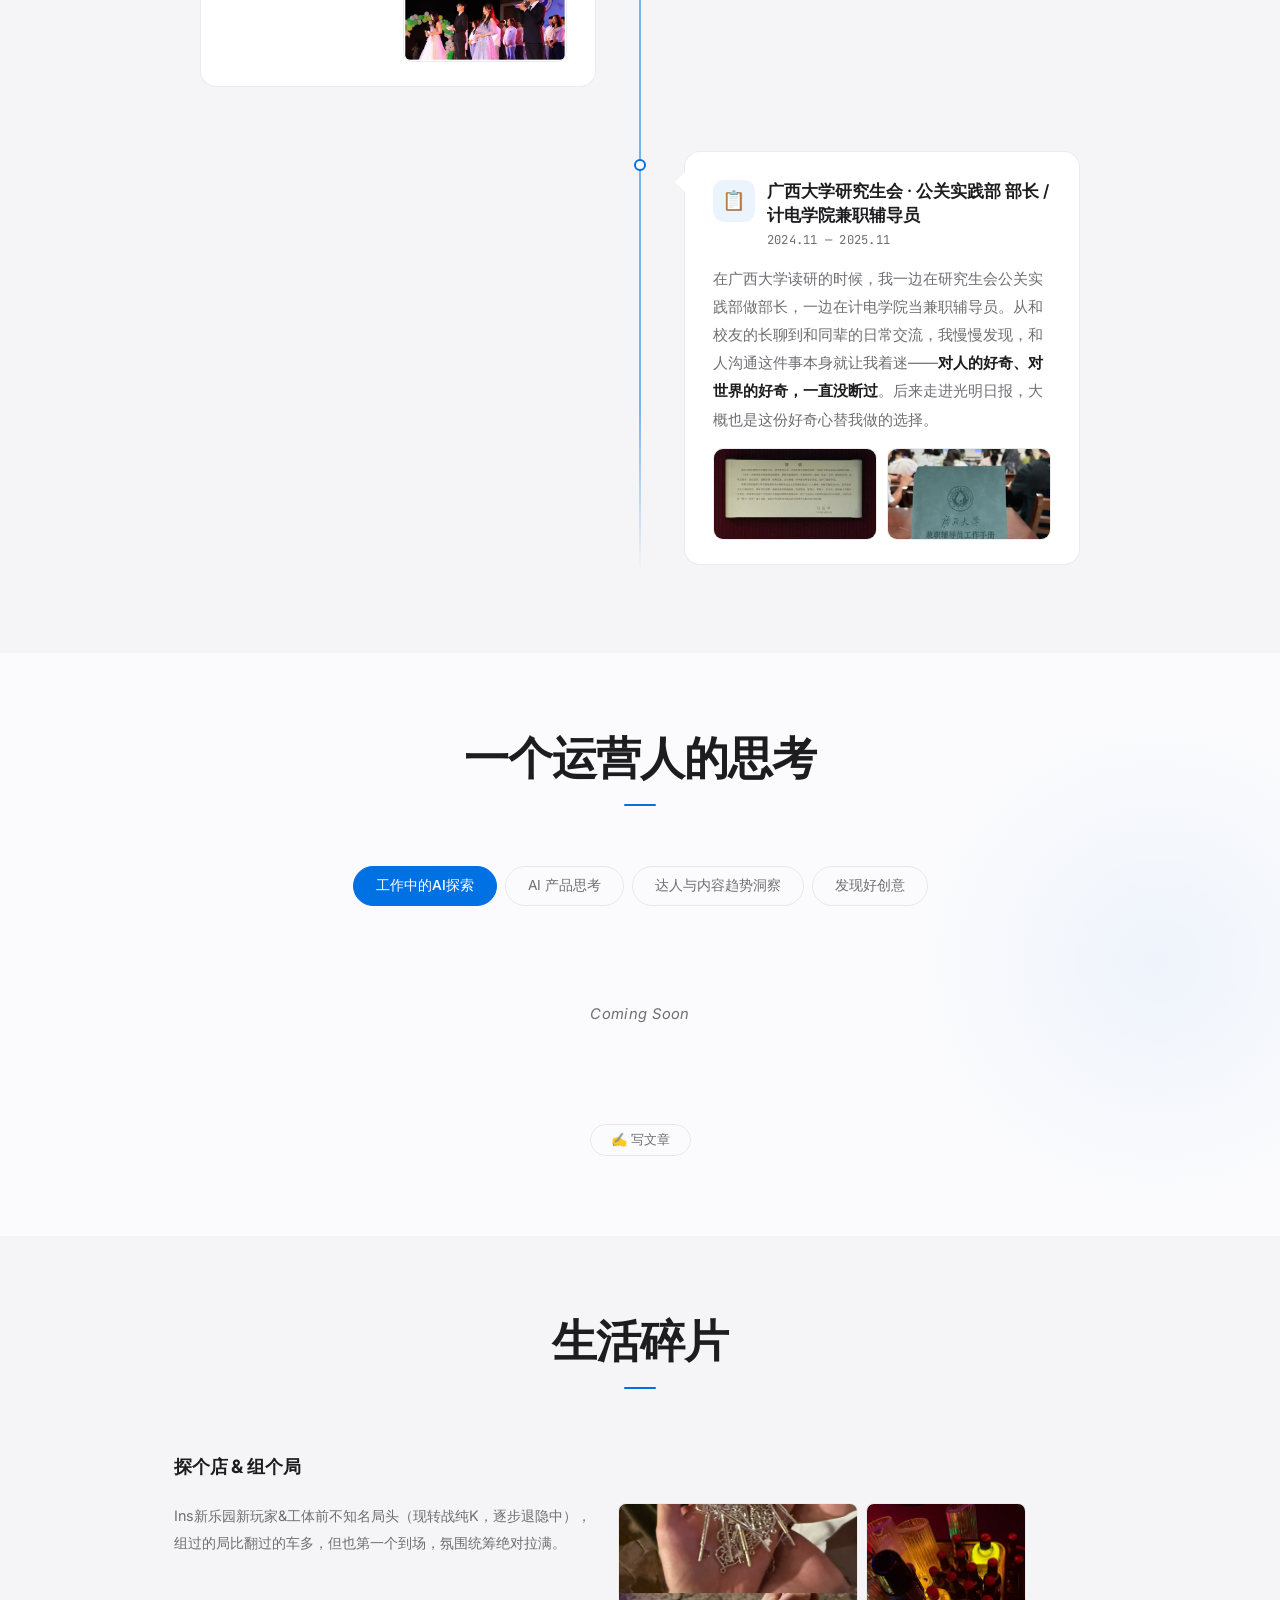
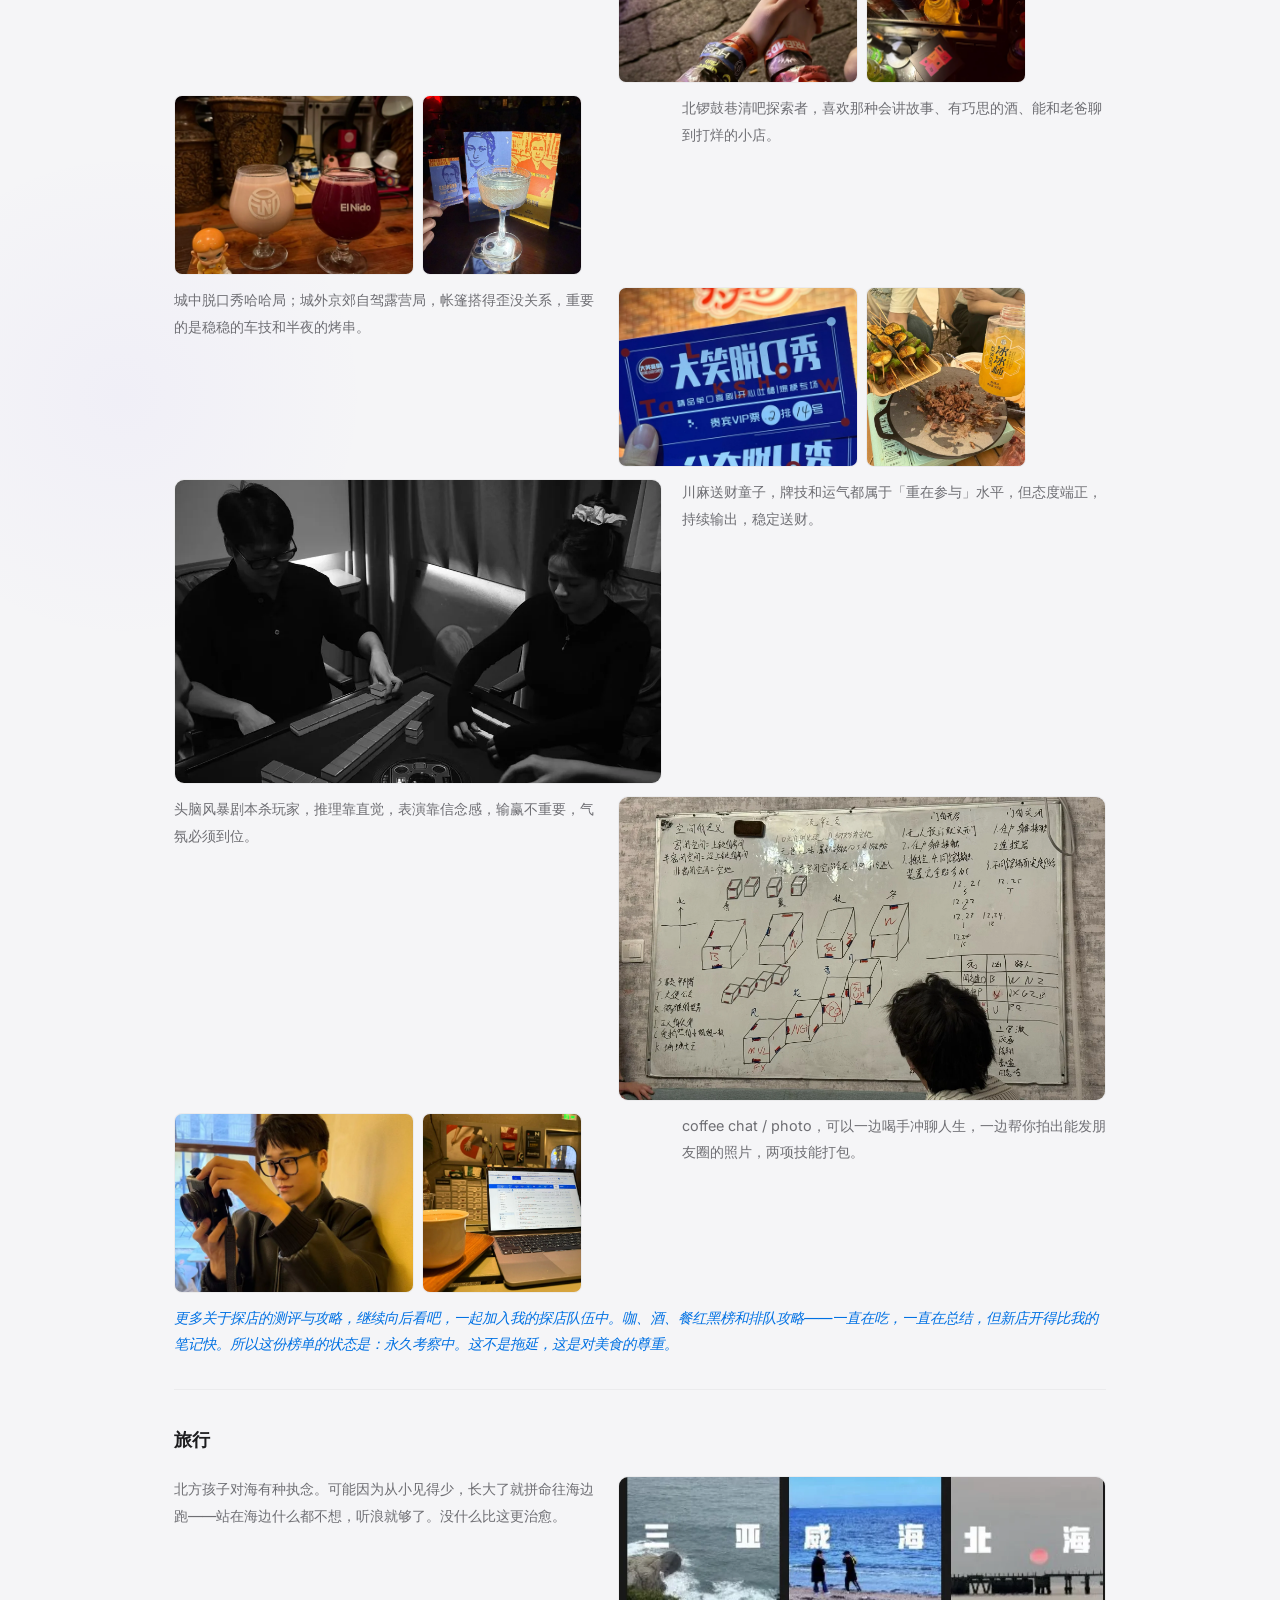
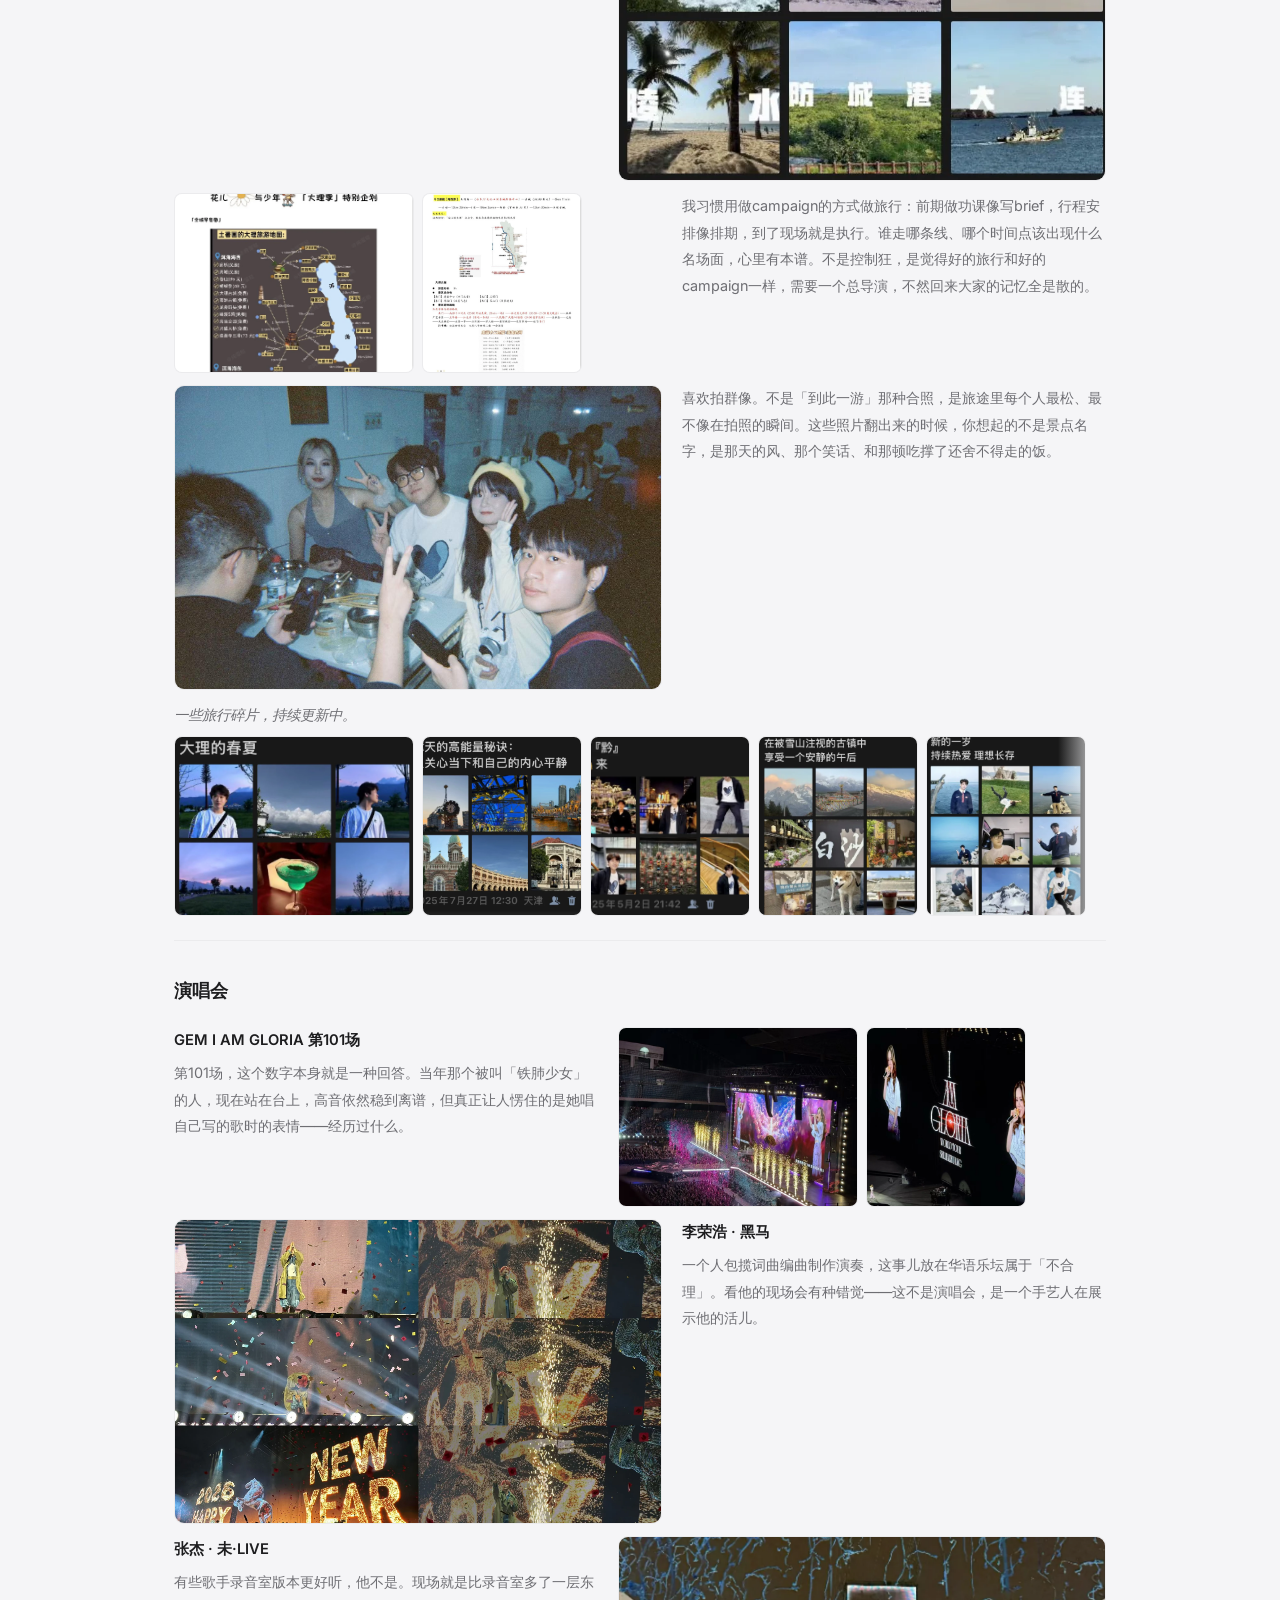
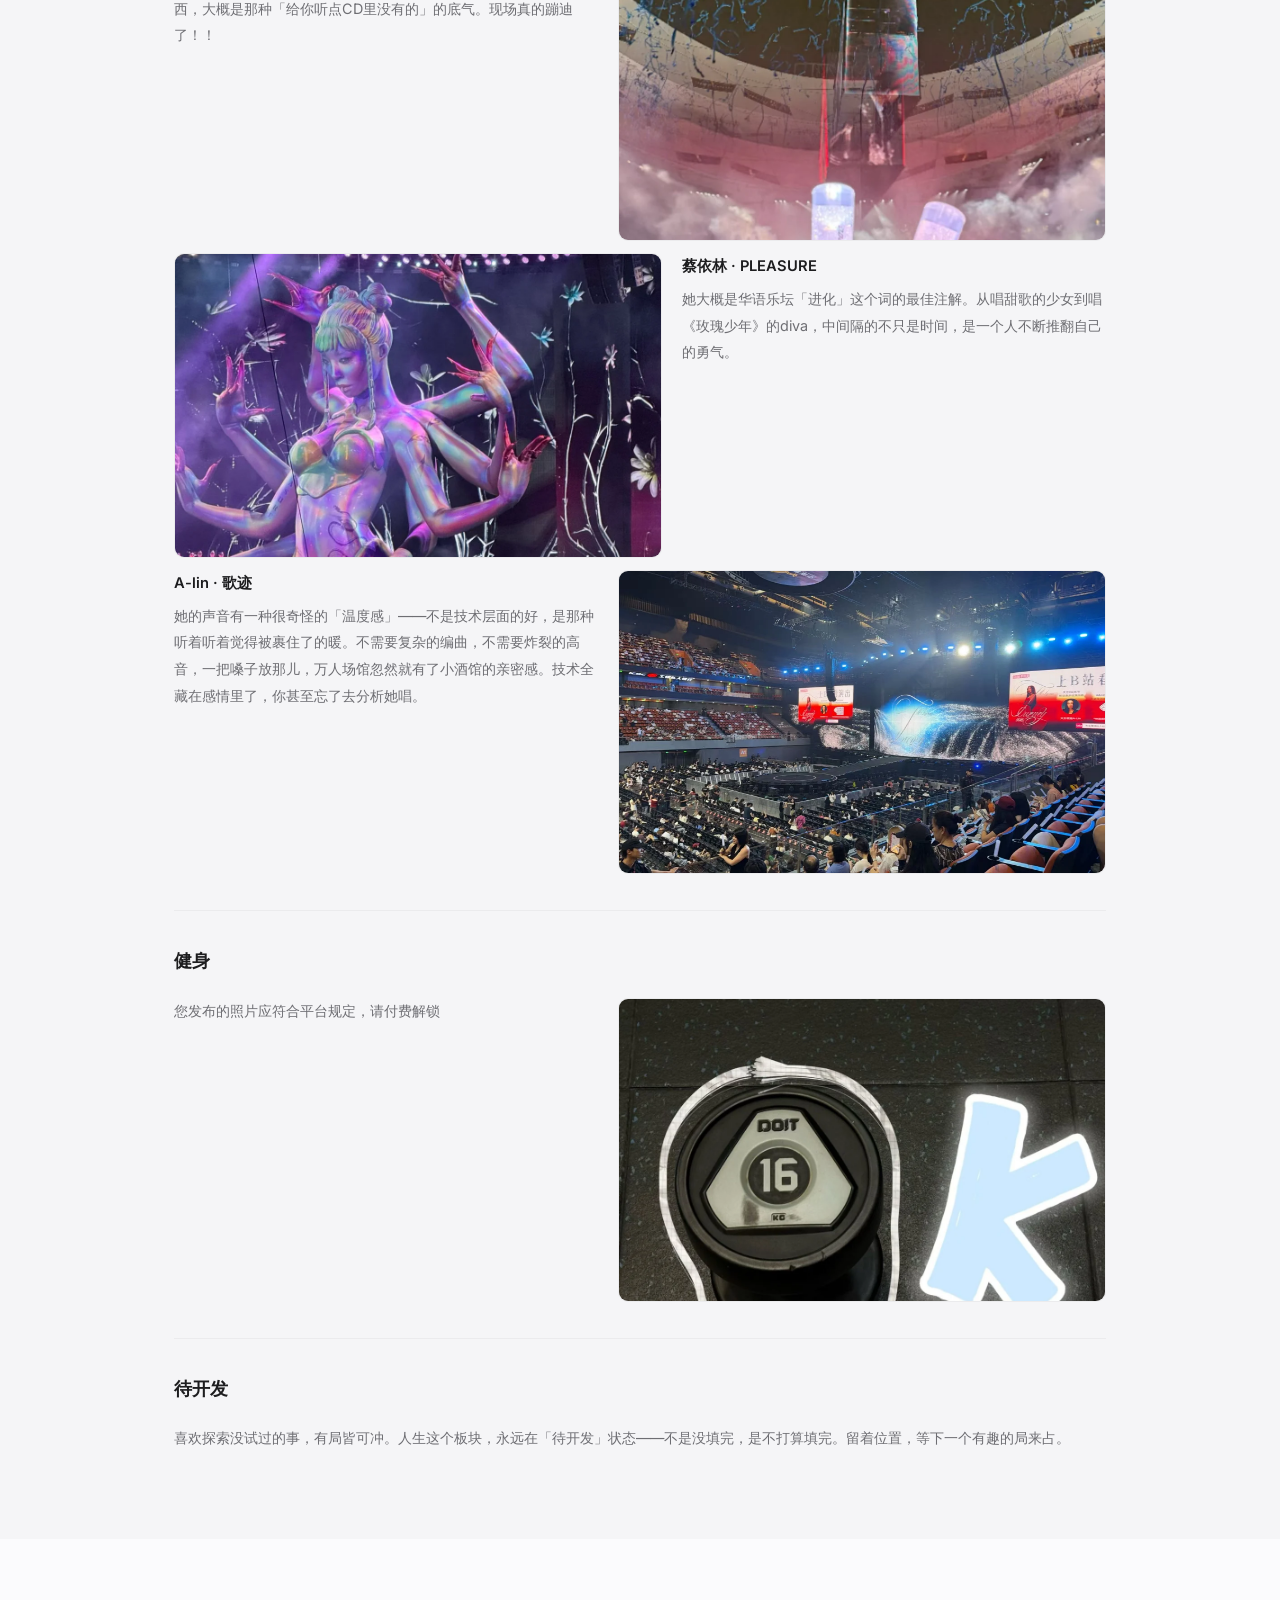
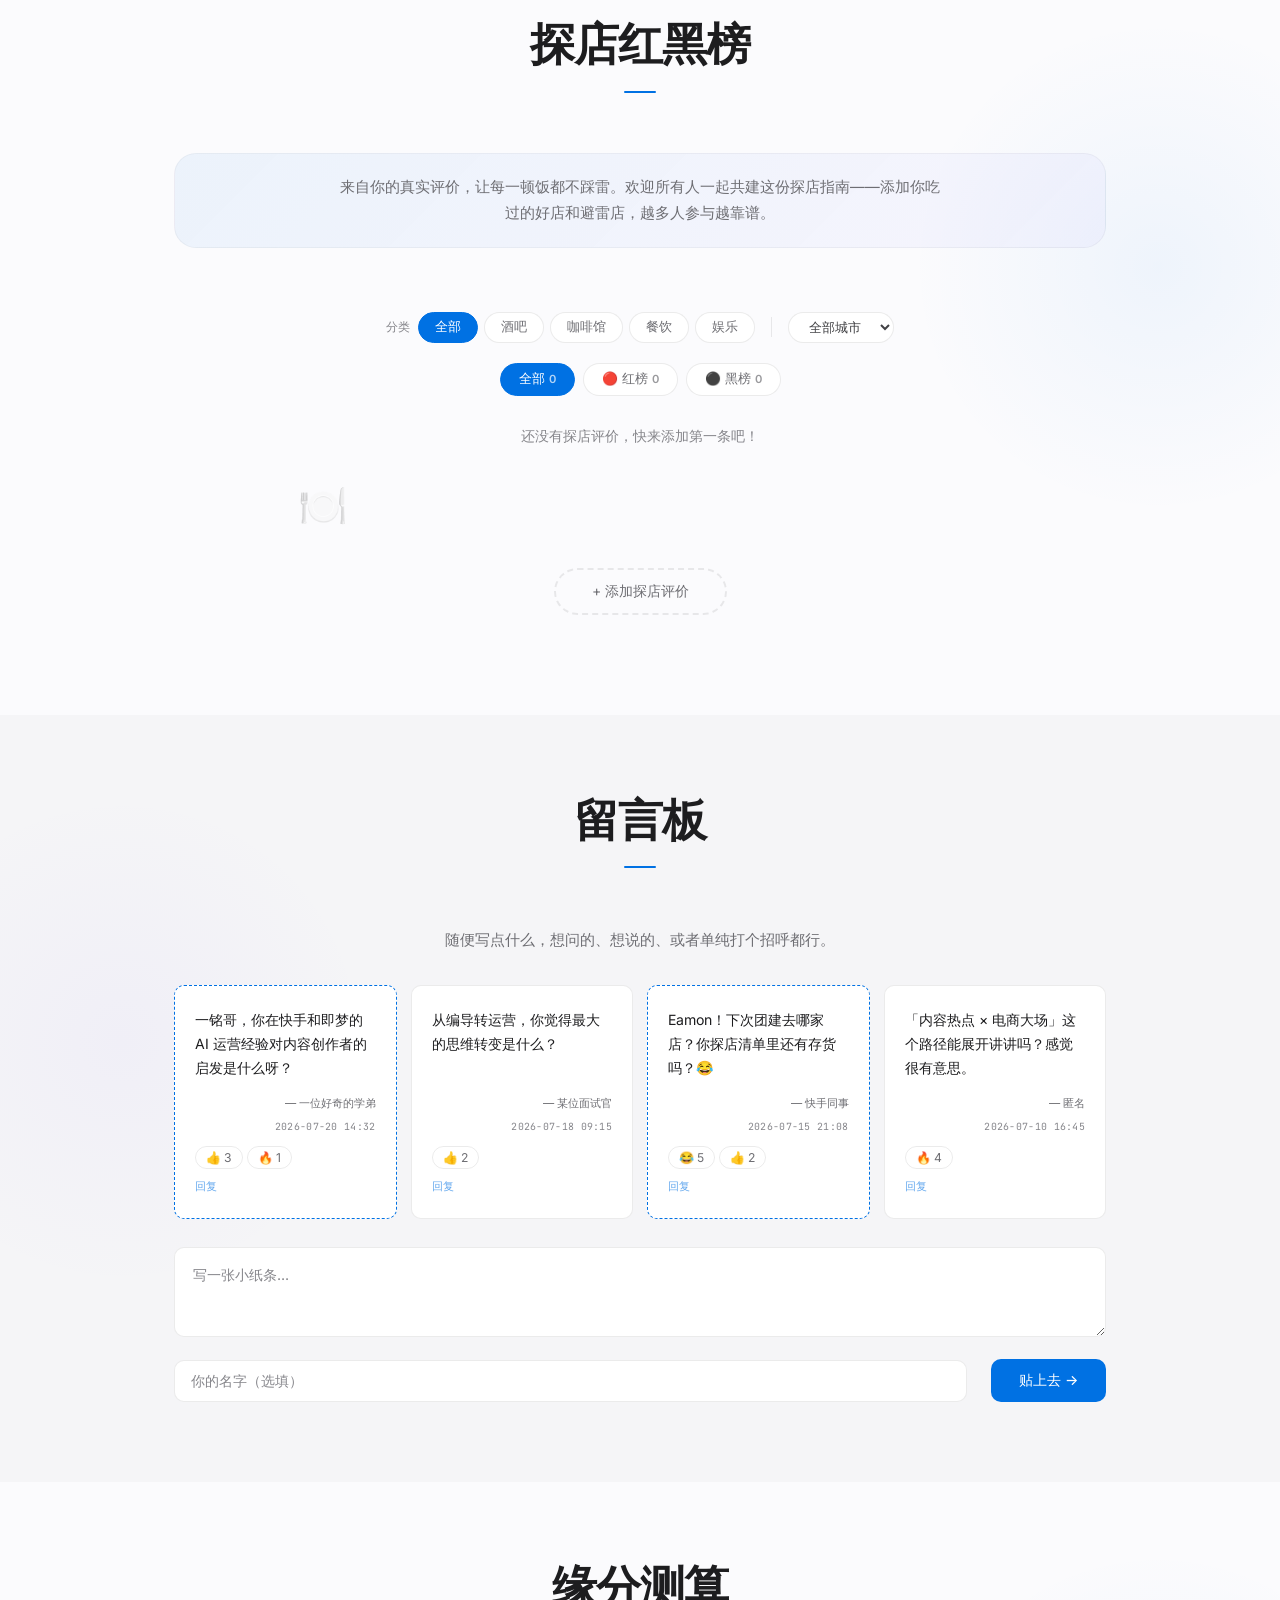
==== commit bda0cffd: "修复换行: 即梦AI和user community用nowrap保持词组完整" ====
--- a/index.html
+++ b/index.html
@@ -90,7 +90,7 @@
     <h2 class="stitle fade">关于我</h2>
     <div class="about-text fade">
       <p>嗨，我是<span class="highlight">陈一铭</span>，英文名 Eamon，来自黑龙江省齐齐哈尔市——著名的烤肉之都。本科在哈尔滨理工大学读软件工程，研究生跑到了广西大学读新闻与传播——听起来有点离谱，但我觉得这恰好是我最大的优势：我会写代码也懂讲故事，能看数据看板也能写策划方案，既是一个 builder，又是一个 influencer。</p>
-      <p>现在在快手内容商业生态中心做达人变现业务，过去两年从芒果 TV 到快手到京东到即梦 AI，一直在内容与增长的交叉点上摸索。工作之余喜欢探店、看演唱会、旅行、健身——希望你刷完这个页面之后会觉得：这人还挺有意思的。</p>
+      <p>现在在快手内容商业生态中心做达人变现业务，过去两年从芒果 TV 到快手到京东到<span class="nowrap">即梦AI</span>，一直在内容与增长的交叉点上摸索。工作之余喜欢探店、看演唱会、旅行、健身——希望你刷完这个页面之后会觉得：这人还挺有意思的。</p>
     </div>
     <div class="about-tags fade">
       <span class="about-tag">白羊座</span>
@@ -123,7 +123,7 @@
       </div>
       <div class="edu-chapter-body">
         <p>本科在哈尔滨理工大学读软件工程，研究生跑到了广西大学读新闻与传播——听起来有点离谱。但从大二开始我就隐隐觉得，未来属于那种<strong>既是一个 builder，又是一个 influencer</strong>的人。</p>
-        <p>产品泛滥的时代，注意力变成了稀缺资源。<span class="accent-text">营销、分发、品牌</span>会取代单纯的产品和技术成为壁垒，讲故事和 user community 越来越重要。而另一边，<span class="accent-text">有活人感的内容</span>正在凸显优势——千篇一律的模板化生产会被淘汰，真实、有温度的表达反而稀缺。</p>
+        <p>产品泛滥的时代，注意力变成了稀缺资源。<span class="accent-text">营销、分发、品牌</span>会取代单纯的产品和技术成为壁垒，讲故事和 <span class="nowrap">user community</span> 越来越重要。而另一边，<span class="accent-text">有活人感的内容</span>正在凸显优势——千篇一律的模板化生产会被淘汰，真实、有温度的表达反而稀缺。</p>
         <p>所以我想跨考去学传播。软件工程的底子让我能看懂技术、能跟开发对话；而新闻传播的训练，能让我学会把好东西讲给对的人听。</p>
       </div>
       <div class="edu-images cols-2">
--- a/assets/style.css
+++ b/assets/style.css
@@ -30,6 +30,7 @@
 a{color:var(--accent);text-decoration:none;transition:color 0.2s}
 a:hover{color:var(--accent)}
 ::selection{background:var(--accent);color:#fff}
+.nowrap{white-space:nowrap;word-break:keep-all}
 
 /* ===== Scrollbar ===== */
 ::-webkit-scrollbar{width:6px}
--- a/assets/style.css
+++ b/assets/style.css
@@ -30,6 +30,7 @@
 a{color:var(--accent);text-decoration:none;transition:color 0.2s}
 a:hover{color:var(--accent)}
 ::selection{background:var(--accent);color:#fff}
+.nowrap{white-space:nowrap;word-break:keep-all}
 
 /* ===== Scrollbar ===== */
 ::-webkit-scrollbar{width:6px}
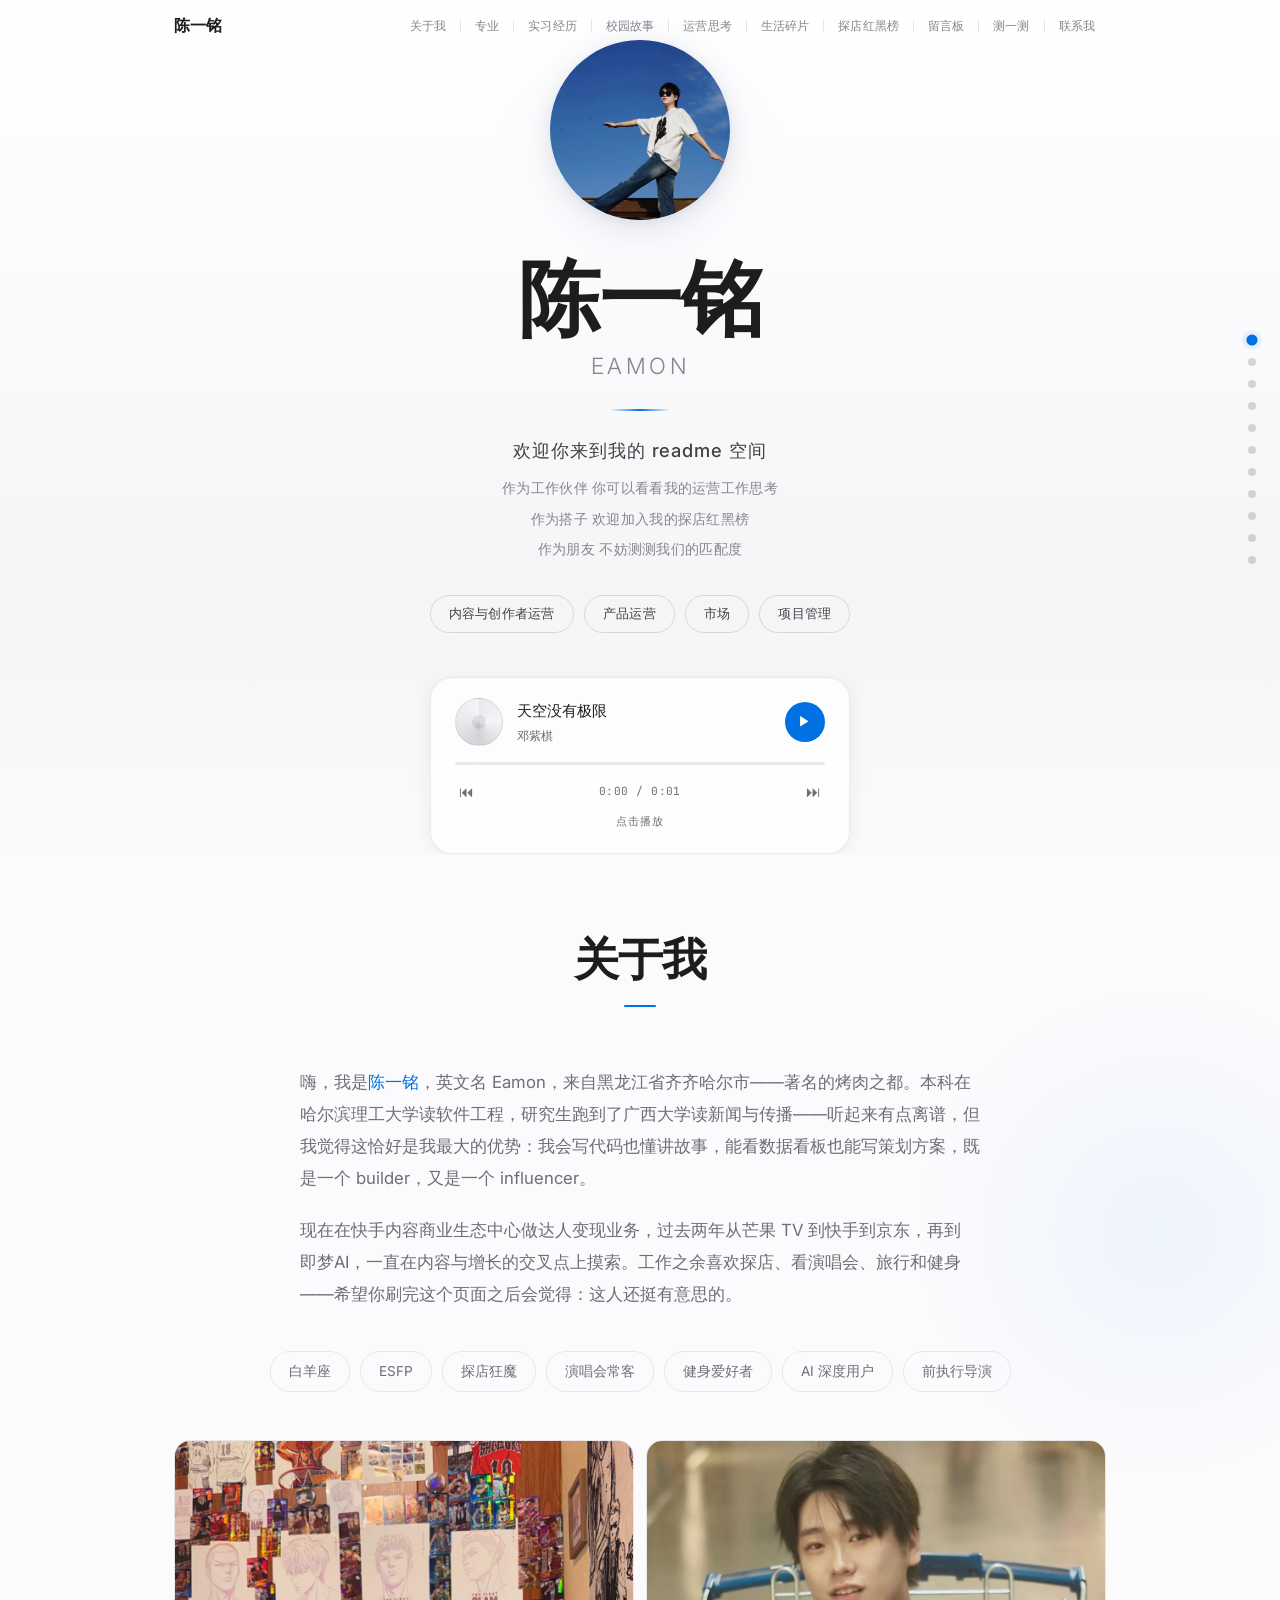
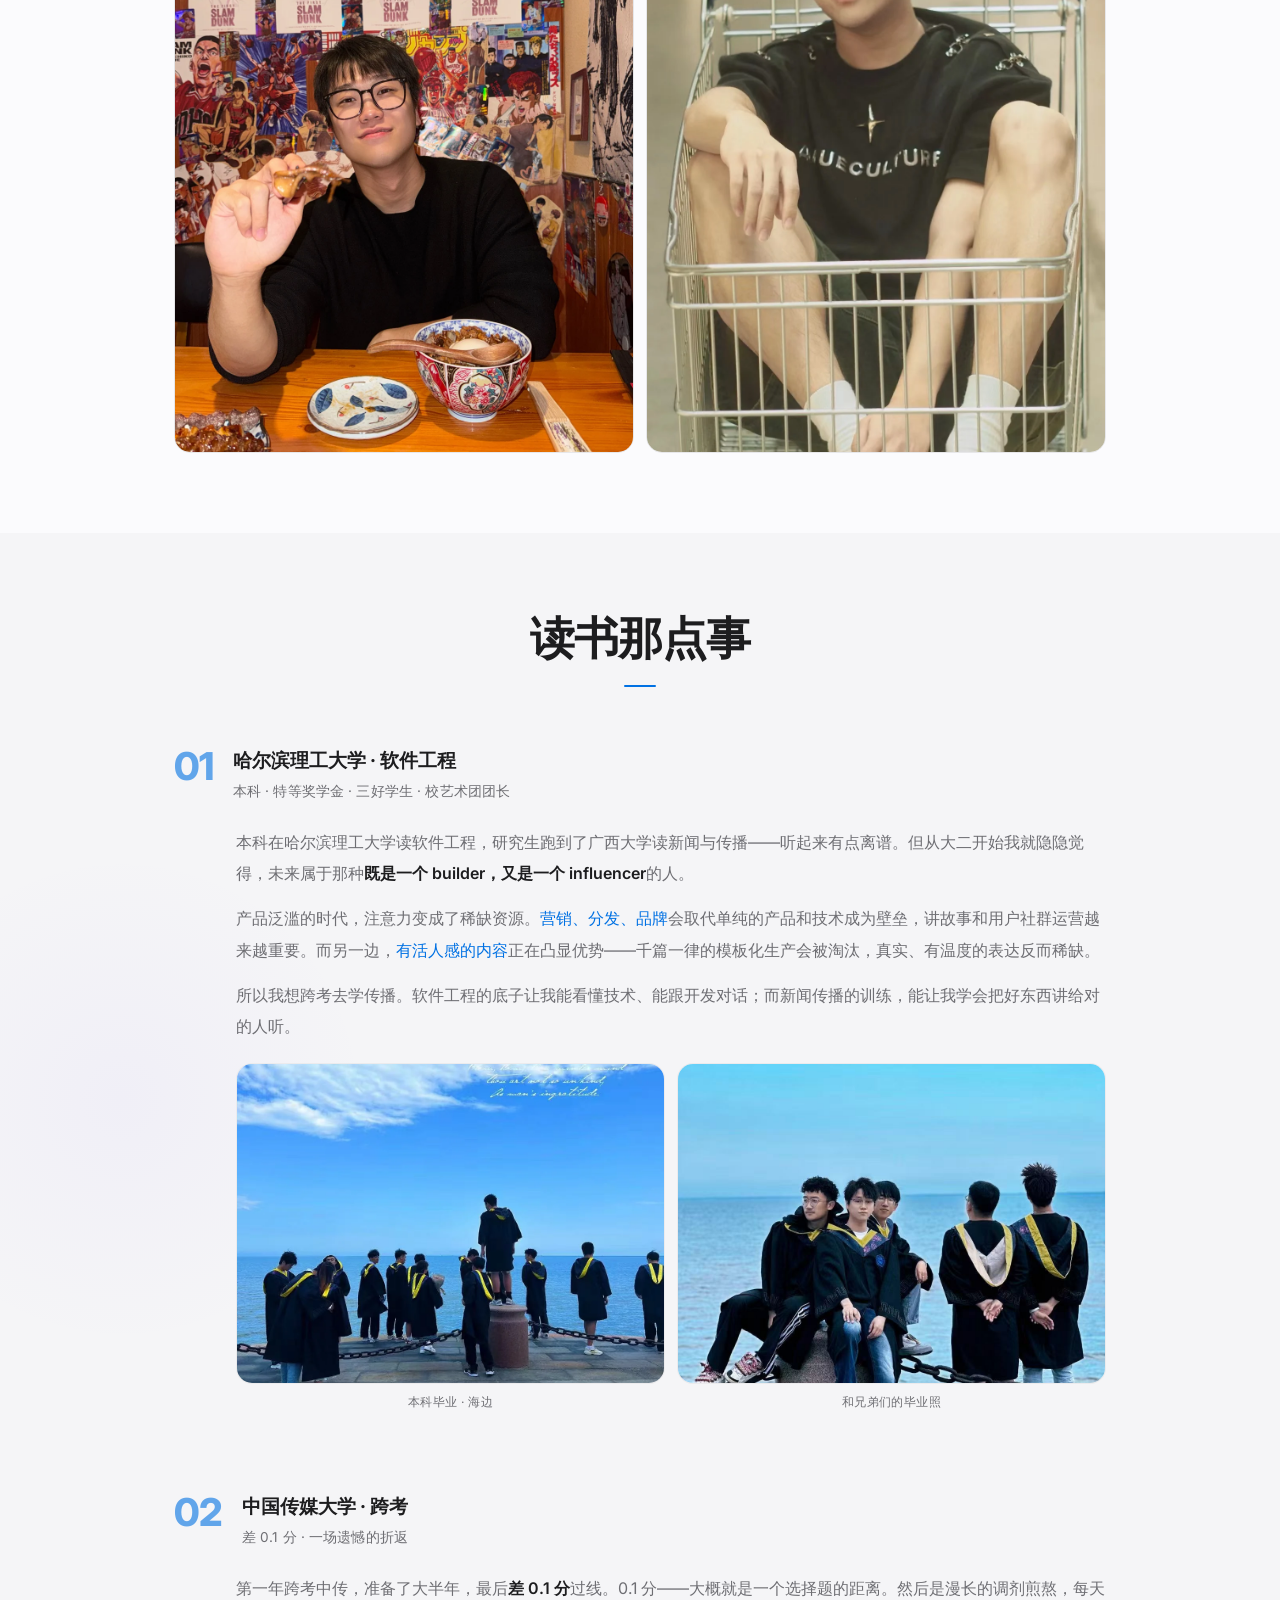
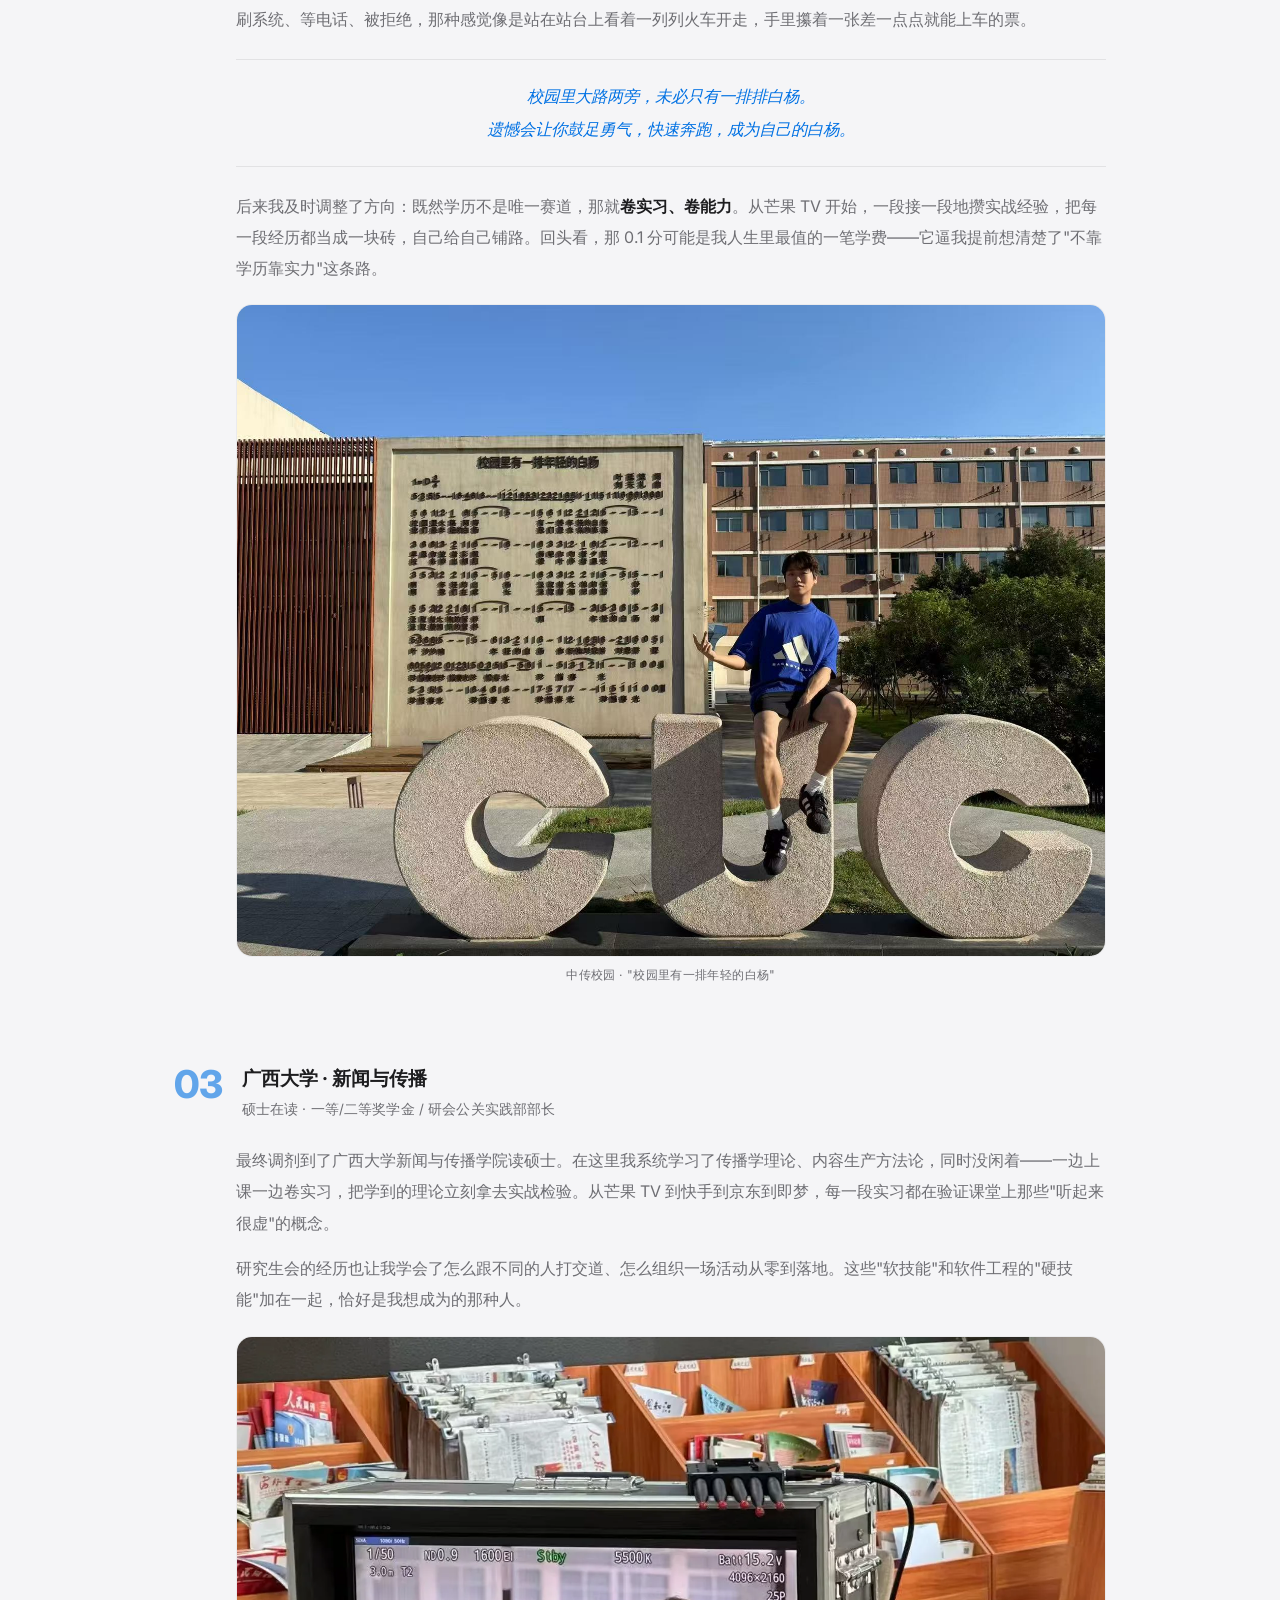
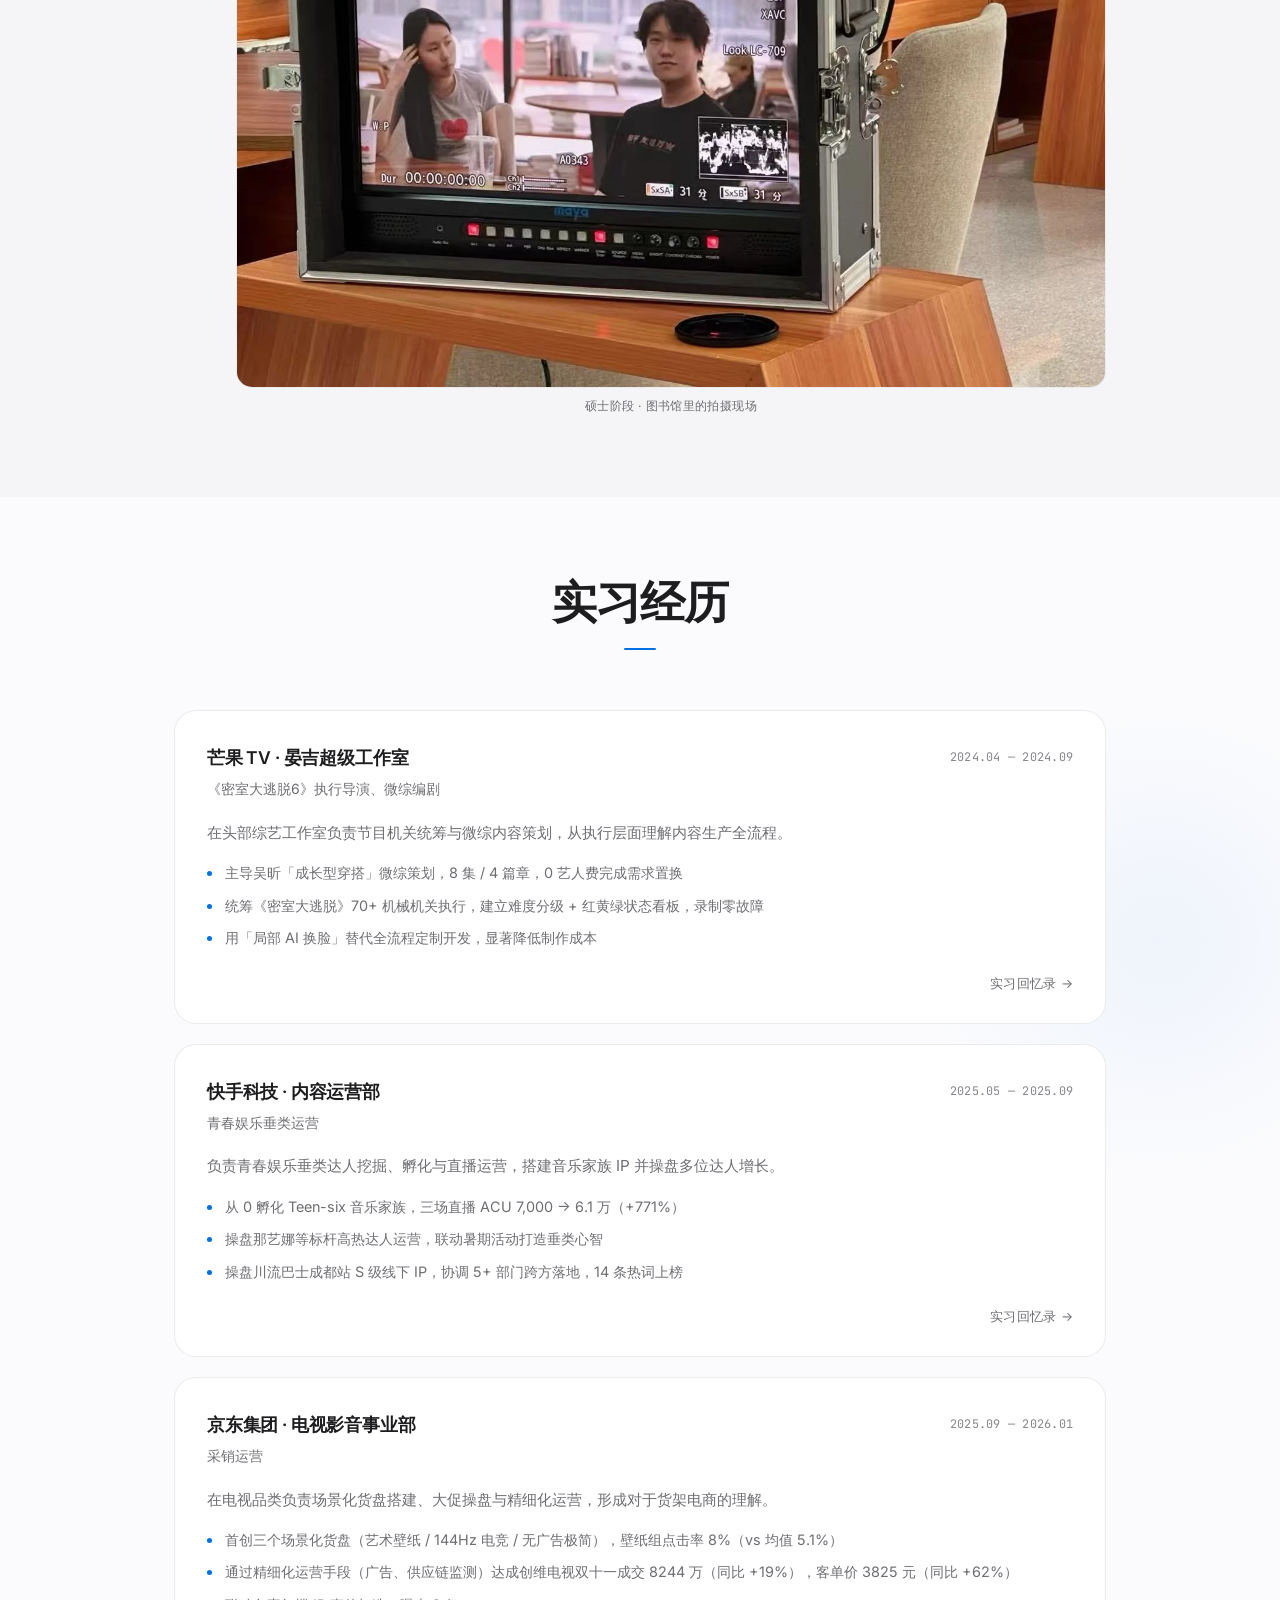
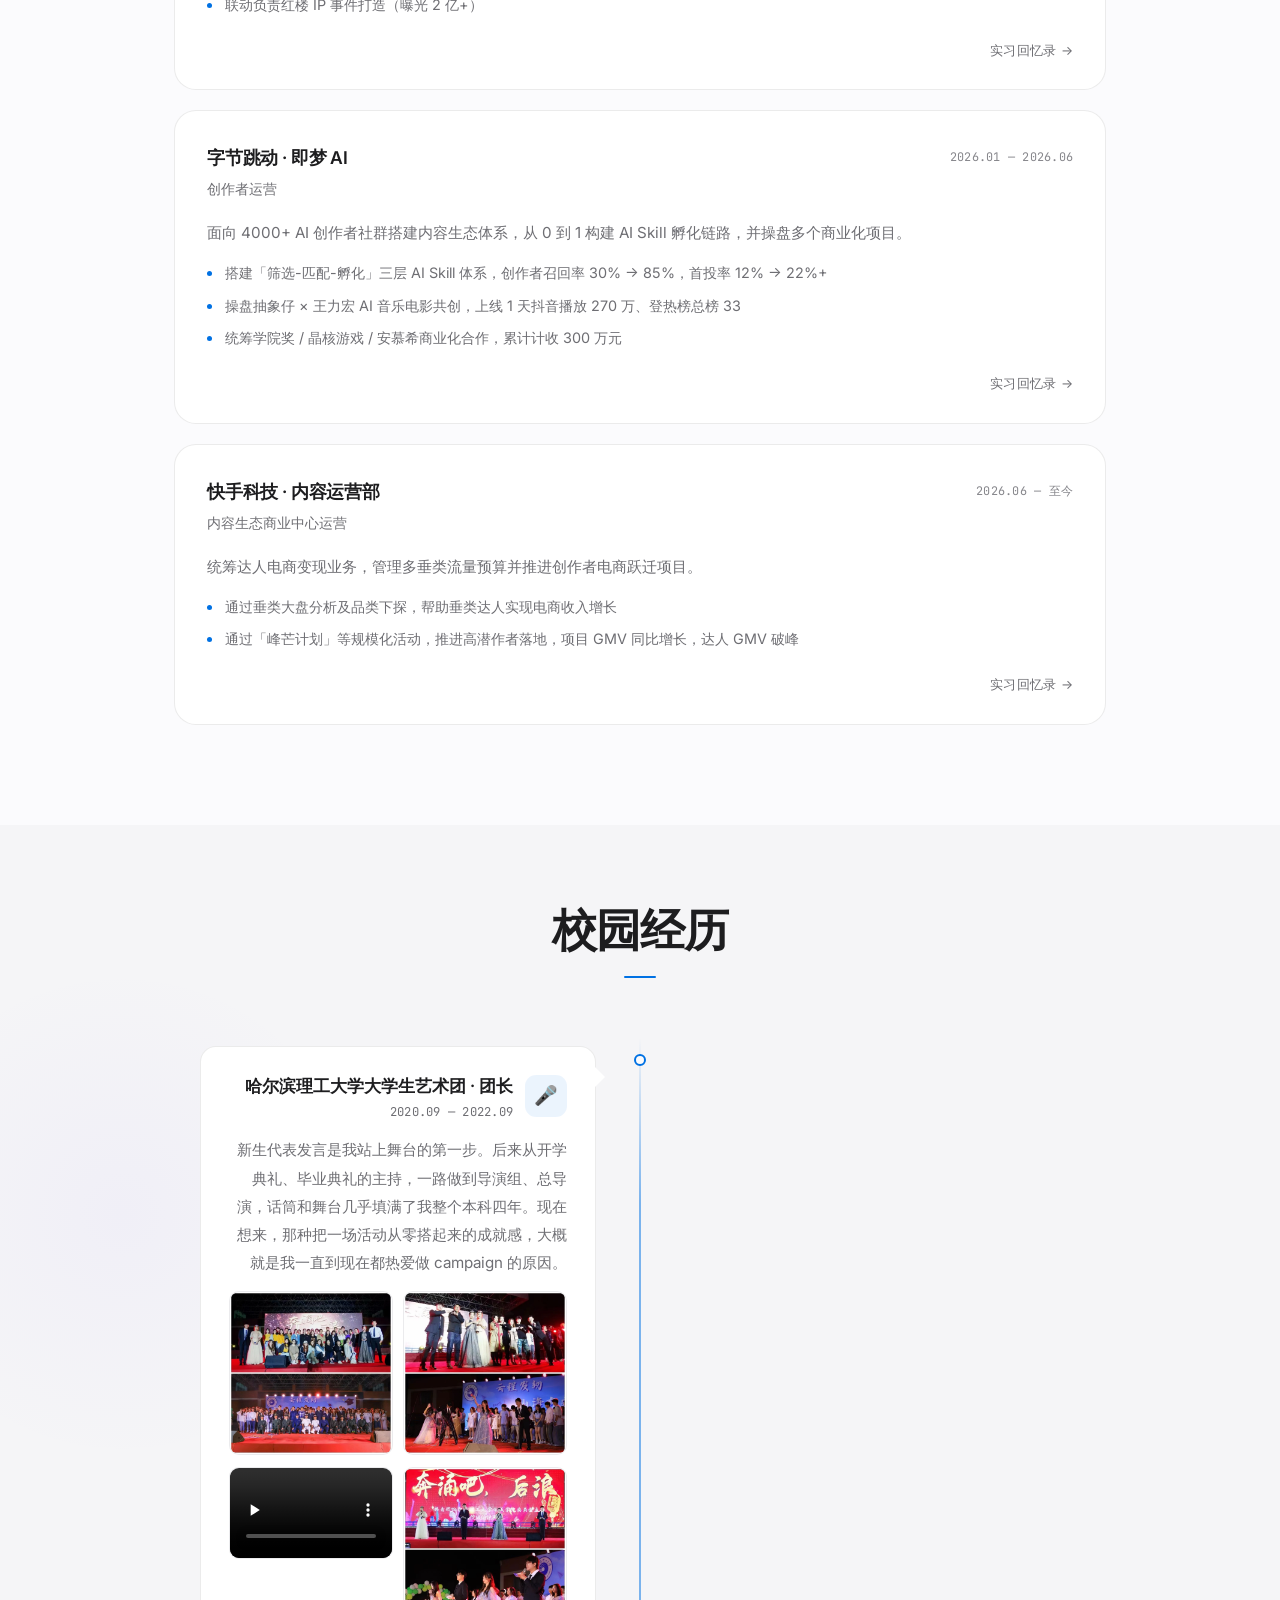
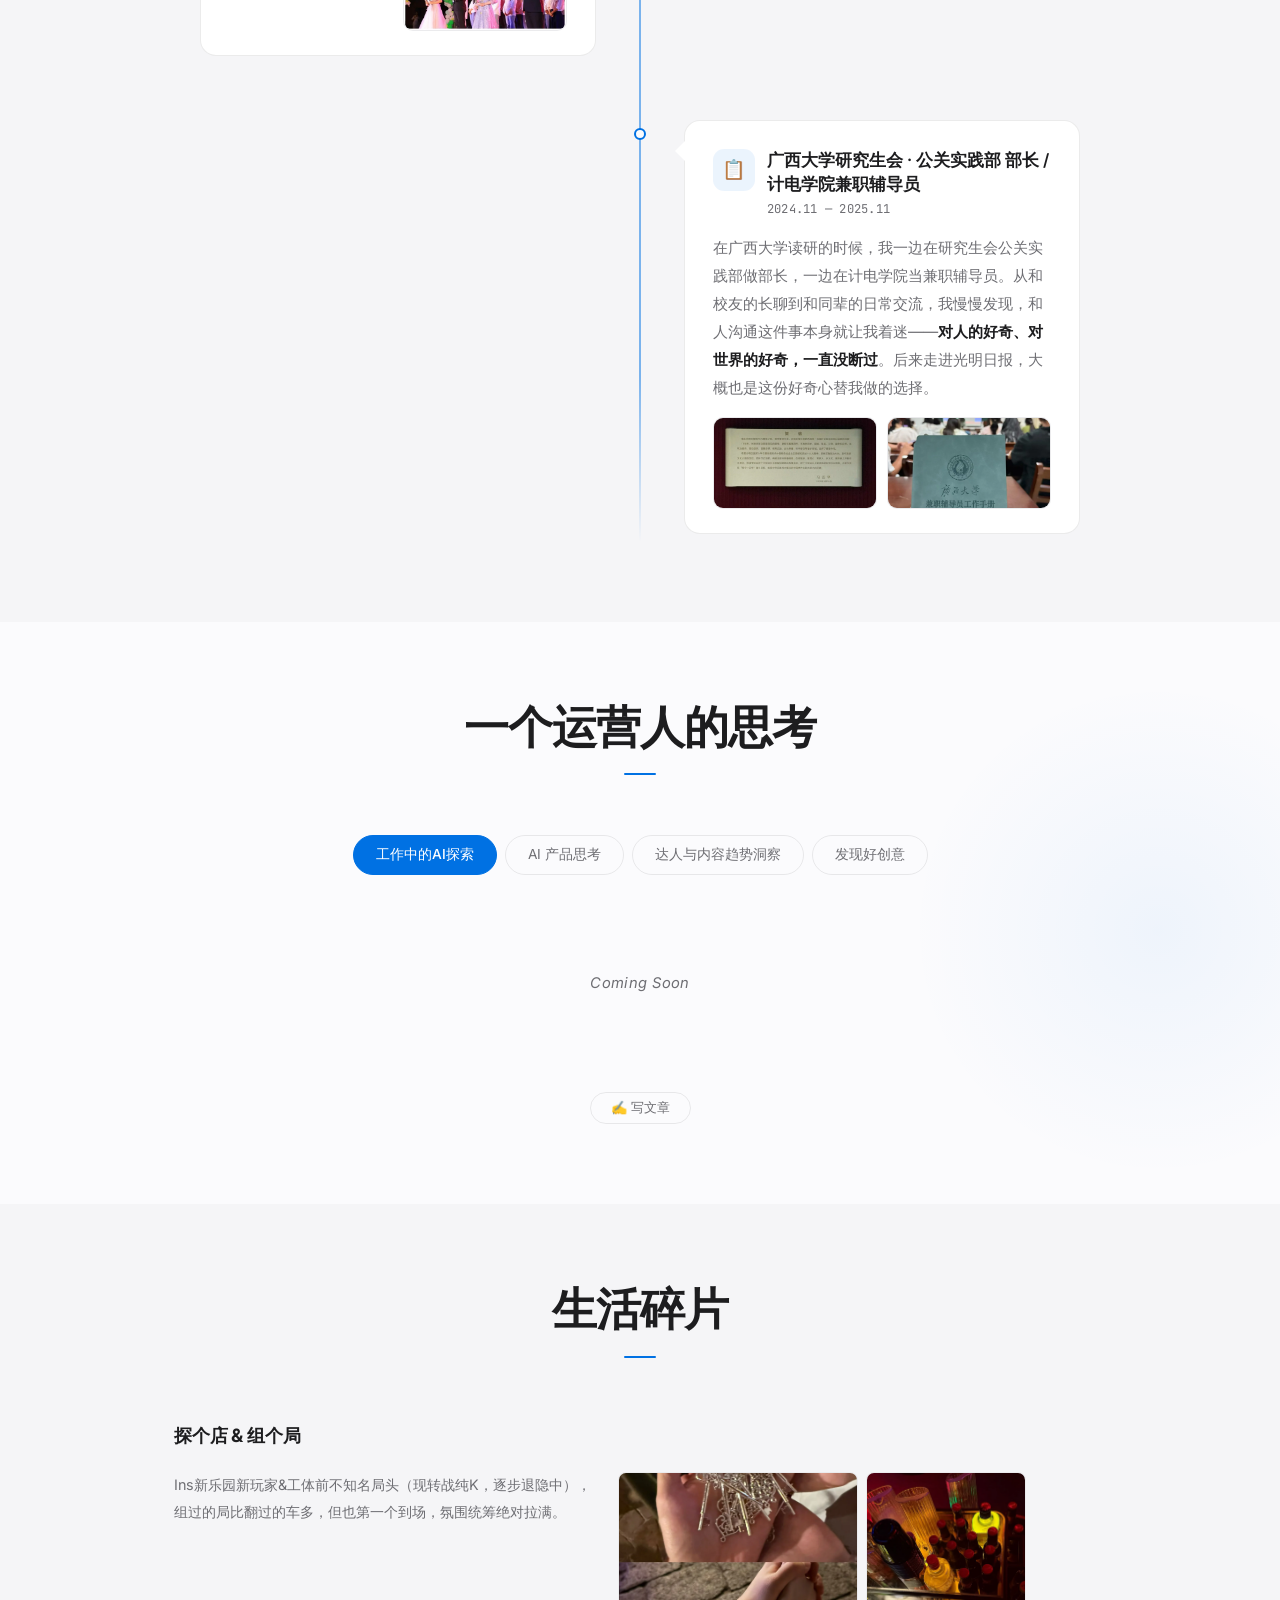
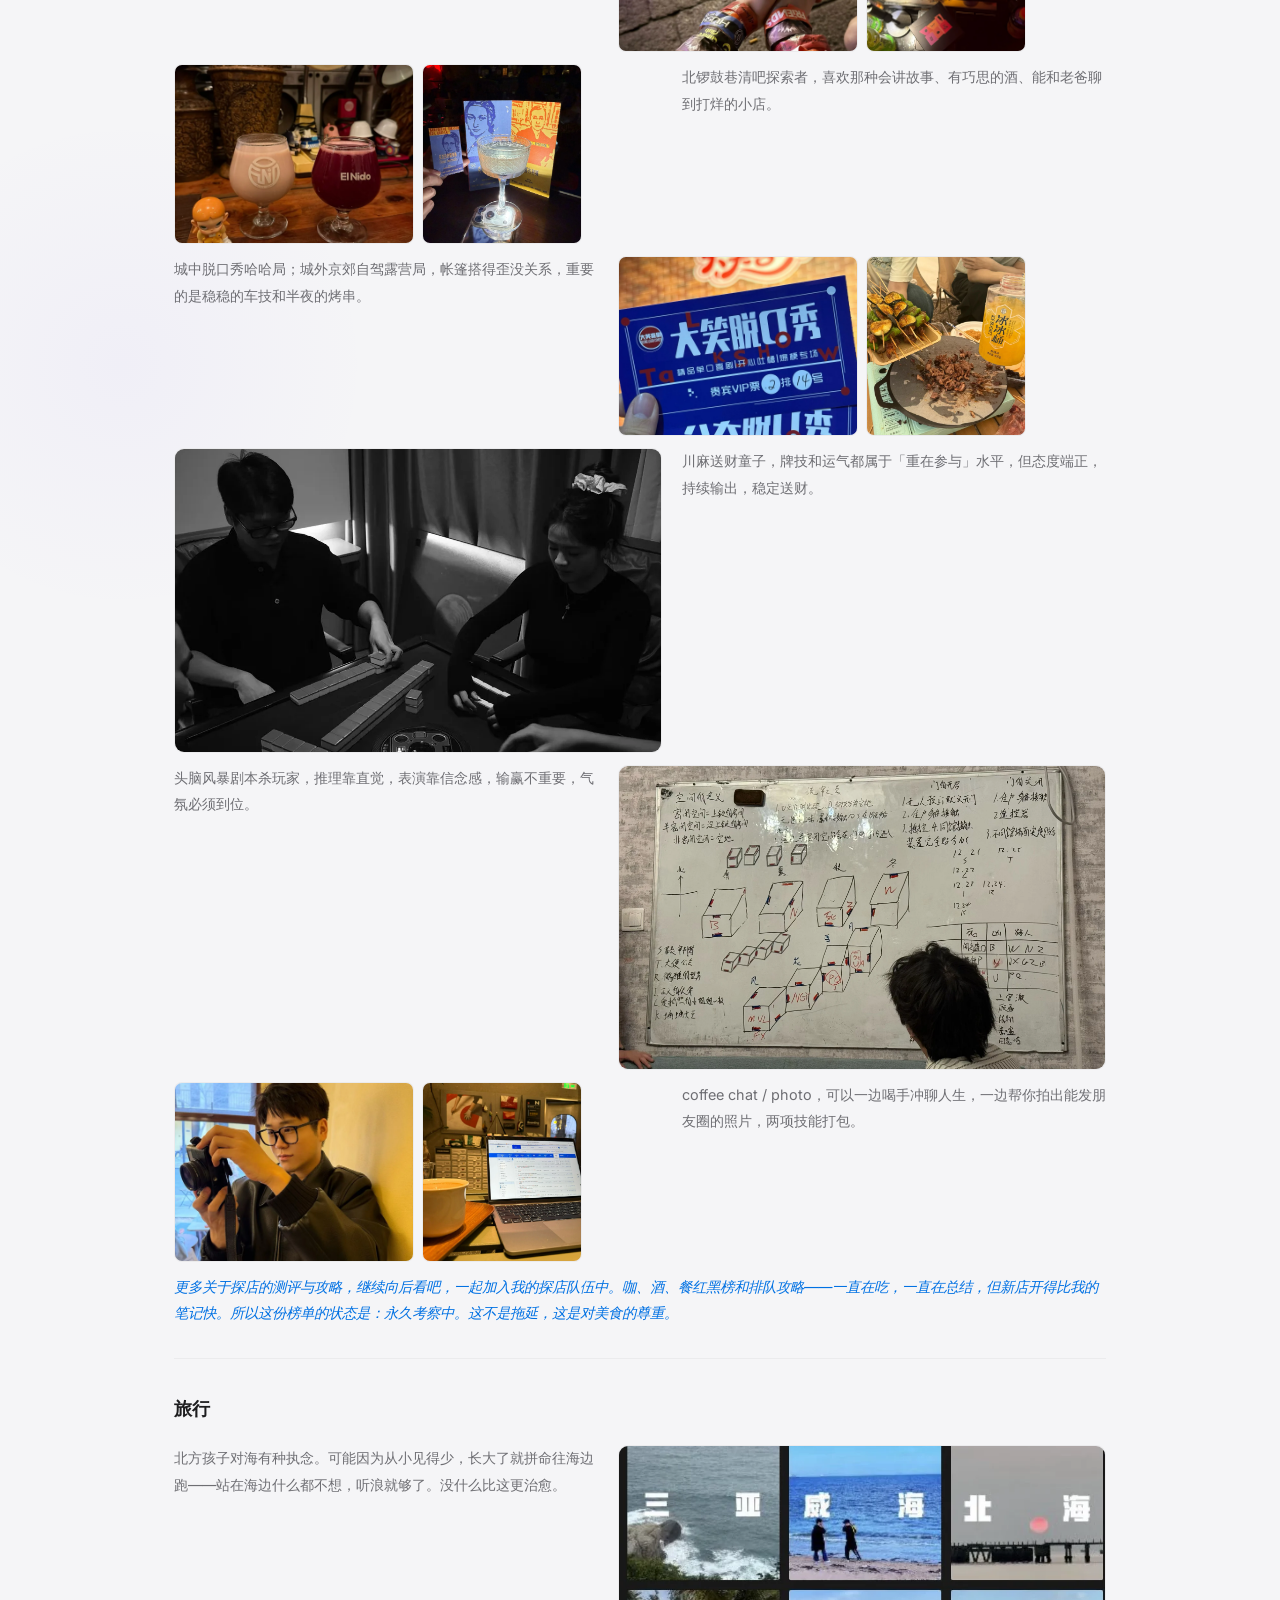
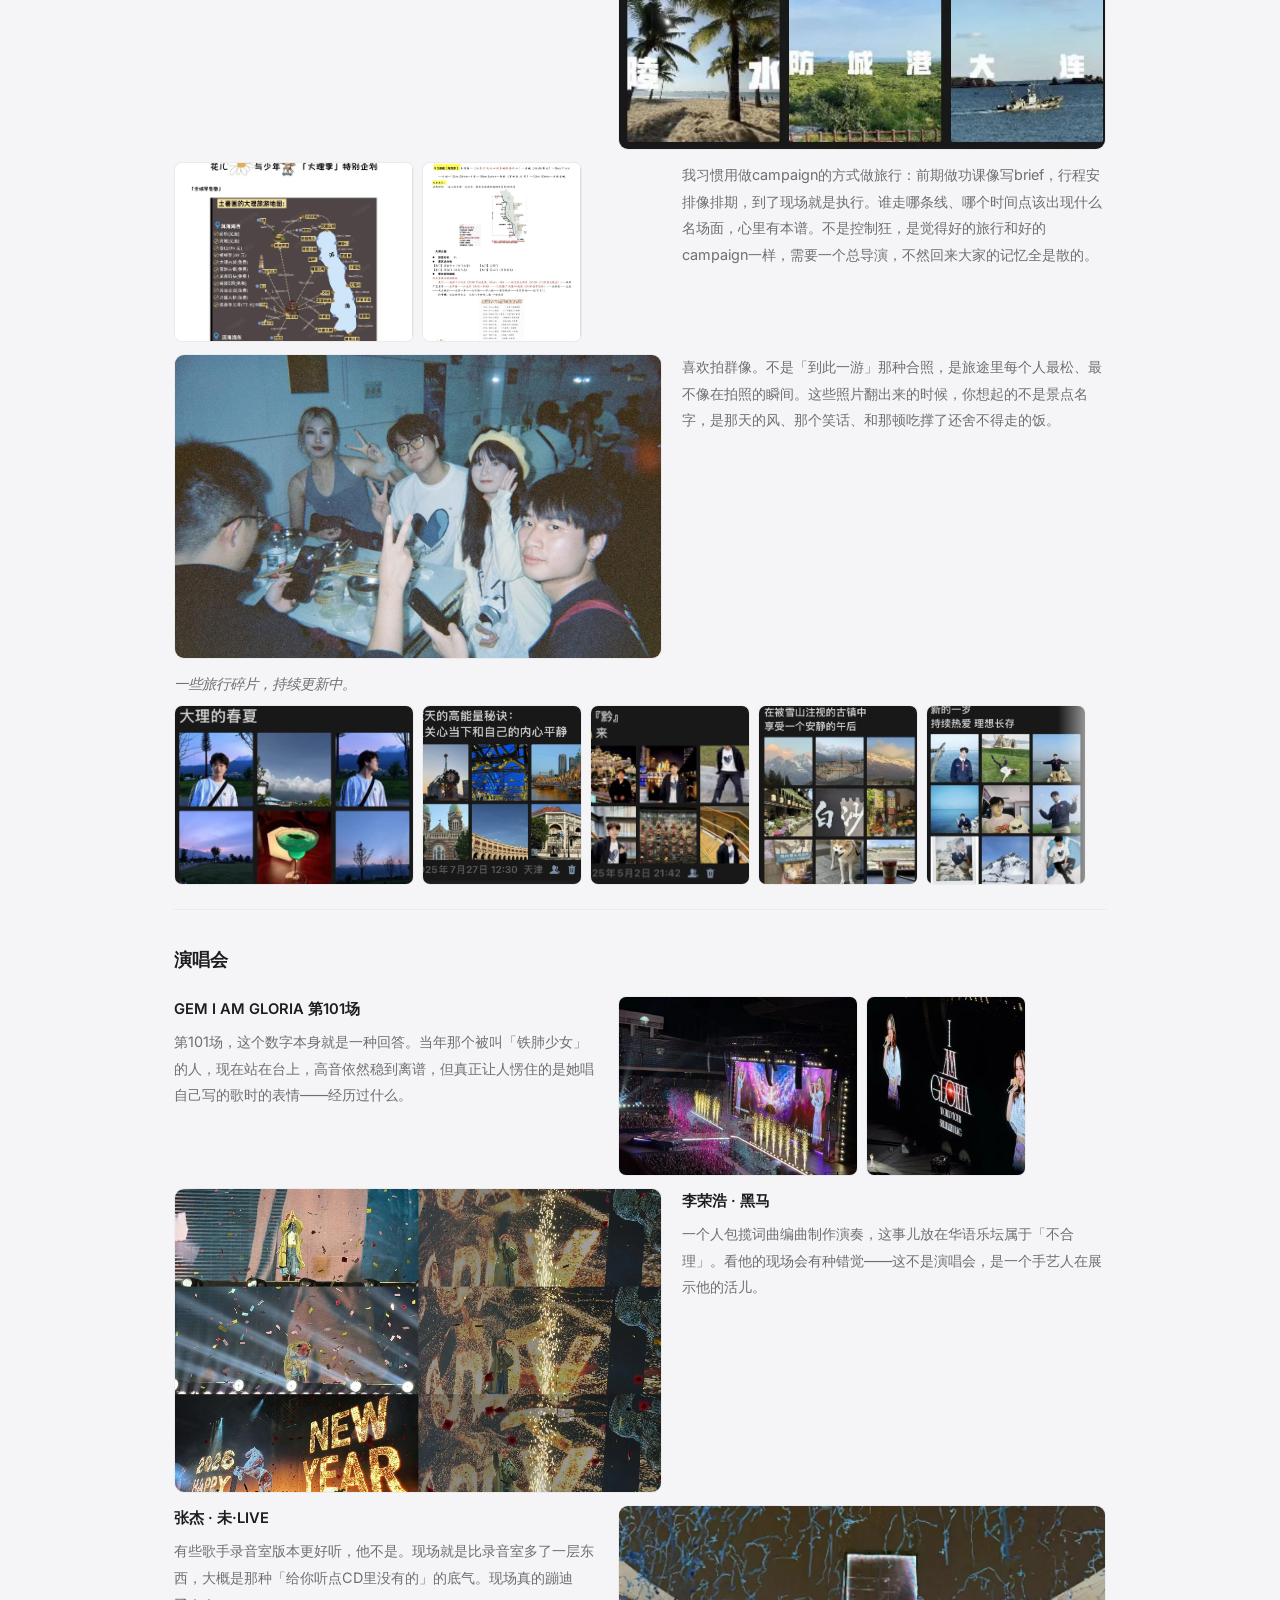
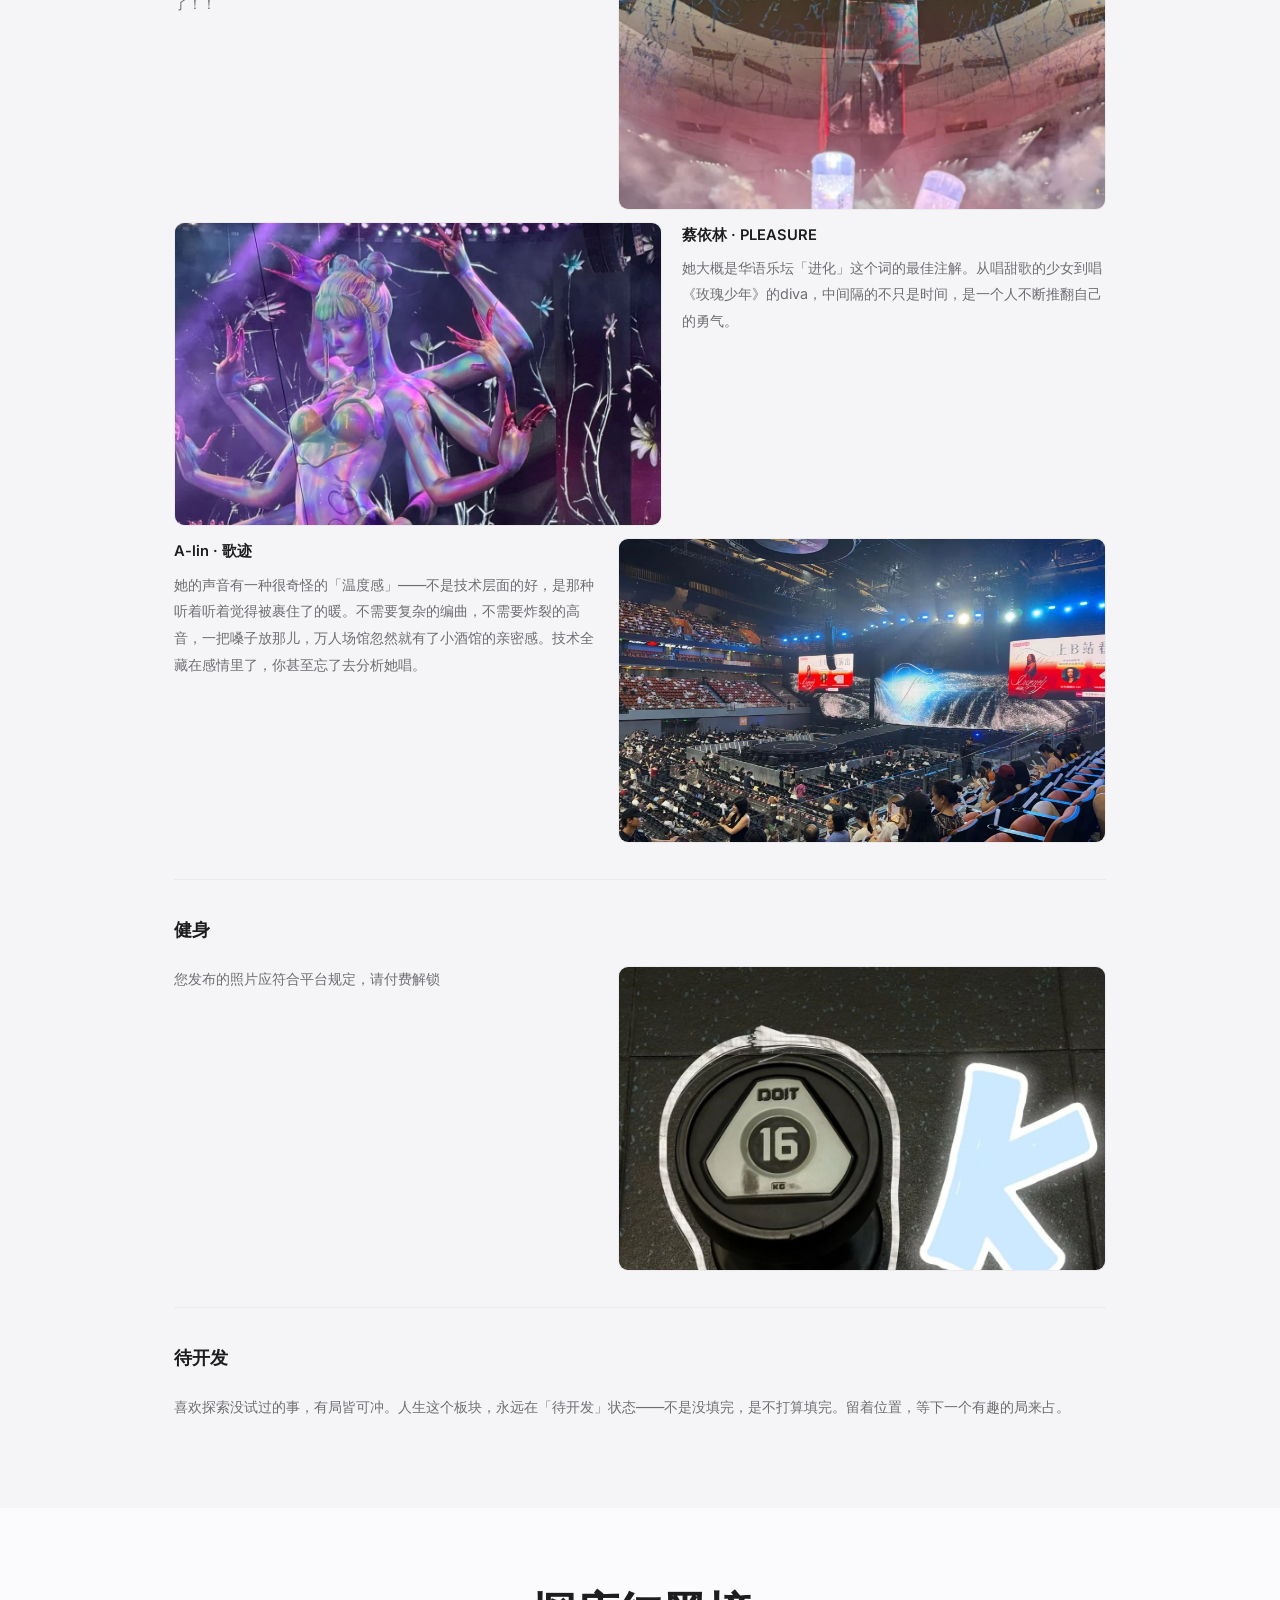
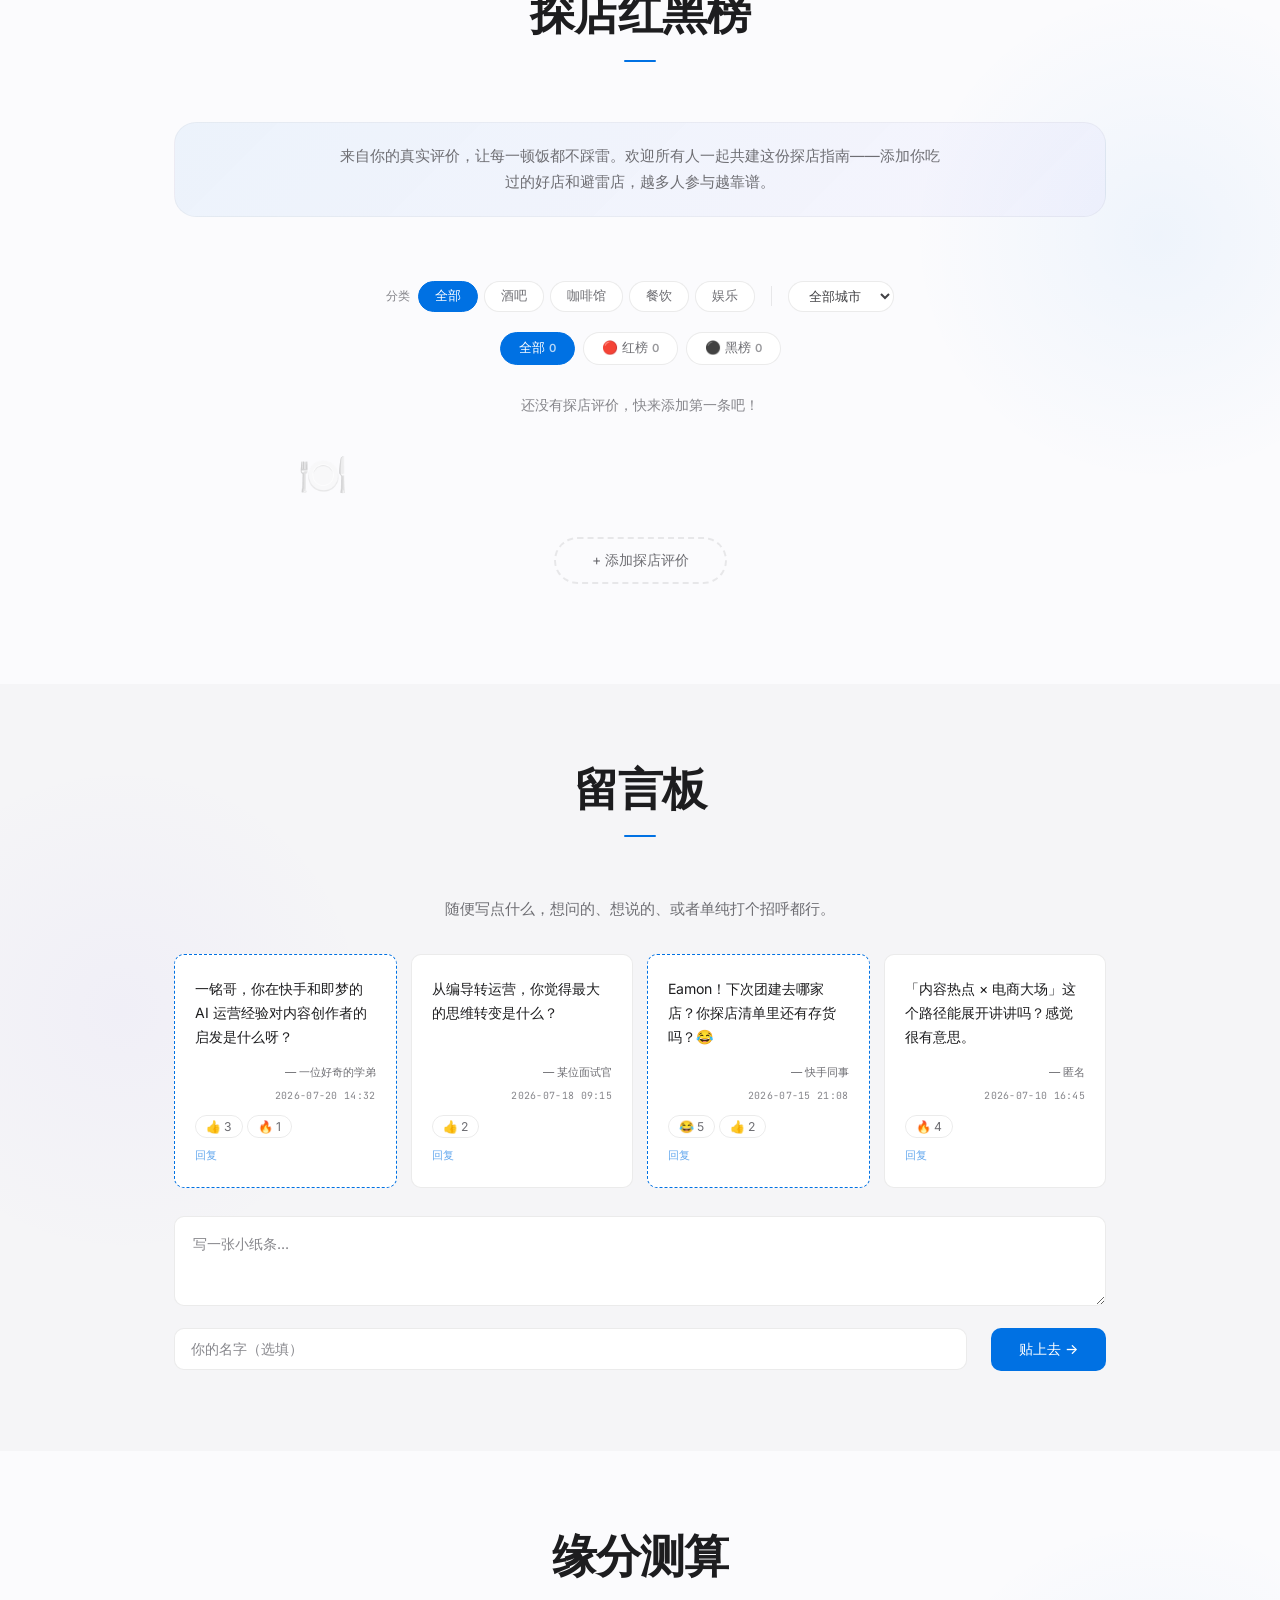
==== commit c821a8a9: "文案调整: hero三行去标点 + 关于我话术优化行尾对齐 + user community改为用户社群运营" ====
--- a/index.html
+++ b/index.html
@@ -50,9 +50,9 @@
     <div class="hero-line fade"></div>
     <p class="hero-tagline fade">欢迎你来到我的 readme 空间</p>
     <div class="hero-school fade">
-      <p>作为工作伙伴，你可以看看我的运营工作思考；</p>
-      <p>作为搭子，欢迎加入我的探店红黑榜；</p>
-      <p>作为朋友，不妨测测我们的匹配度。</p>
+      <p>作为工作伙伴 你可以看看我的运营工作思考</p>
+      <p>作为搭子 欢迎加入我的探店红黑榜</p>
+      <p>作为朋友 不妨测测我们的匹配度</p>
     </div>
     <div class="hero-tags fade">
       <span class="tag">内容与创作者运营</span>
@@ -90,7 +90,7 @@
     <h2 class="stitle fade">关于我</h2>
     <div class="about-text fade">
       <p>嗨，我是<span class="highlight">陈一铭</span>，英文名 Eamon，来自黑龙江省齐齐哈尔市——著名的烤肉之都。本科在哈尔滨理工大学读软件工程，研究生跑到了广西大学读新闻与传播——听起来有点离谱，但我觉得这恰好是我最大的优势：我会写代码也懂讲故事，能看数据看板也能写策划方案，既是一个 builder，又是一个 influencer。</p>
-      <p>现在在快手内容商业生态中心做达人变现业务，过去两年从芒果 TV 到快手到京东到<span class="nowrap">即梦AI</span>，一直在内容与增长的交叉点上摸索。工作之余喜欢探店、看演唱会、旅行、健身——希望你刷完这个页面之后会觉得：这人还挺有意思的。</p>
+      <p>现在在快手内容商业生态中心做达人变现业务，过去两年从芒果 TV 到快手到京东，再到<span class="nowrap">即梦AI</span>，一直在内容与增长的交叉点上摸索。工作之余喜欢探店、看演唱会、旅行和健身——希望你刷完这个页面之后会觉得：这人还挺有意思的。</p>
     </div>
     <div class="about-tags fade">
       <span class="about-tag">白羊座</span>
@@ -123,7 +123,7 @@
       </div>
       <div class="edu-chapter-body">
         <p>本科在哈尔滨理工大学读软件工程，研究生跑到了广西大学读新闻与传播——听起来有点离谱。但从大二开始我就隐隐觉得，未来属于那种<strong>既是一个 builder，又是一个 influencer</strong>的人。</p>
-        <p>产品泛滥的时代，注意力变成了稀缺资源。<span class="accent-text">营销、分发、品牌</span>会取代单纯的产品和技术成为壁垒，讲故事和 <span class="nowrap">user community</span> 越来越重要。而另一边，<span class="accent-text">有活人感的内容</span>正在凸显优势——千篇一律的模板化生产会被淘汰，真实、有温度的表达反而稀缺。</p>
+        <p>产品泛滥的时代，注意力变成了稀缺资源。<span class="accent-text">营销、分发、品牌</span>会取代单纯的产品和技术成为壁垒，讲故事和用户社群运营越来越重要。而另一边，<span class="accent-text">有活人感的内容</span>正在凸显优势——千篇一律的模板化生产会被淘汰，真实、有温度的表达反而稀缺。</p>
         <p>所以我想跨考去学传播。软件工程的底子让我能看懂技术、能跟开发对话；而新闻传播的训练，能让我学会把好东西讲给对的人听。</p>
       </div>
       <div class="edu-images cols-2">
